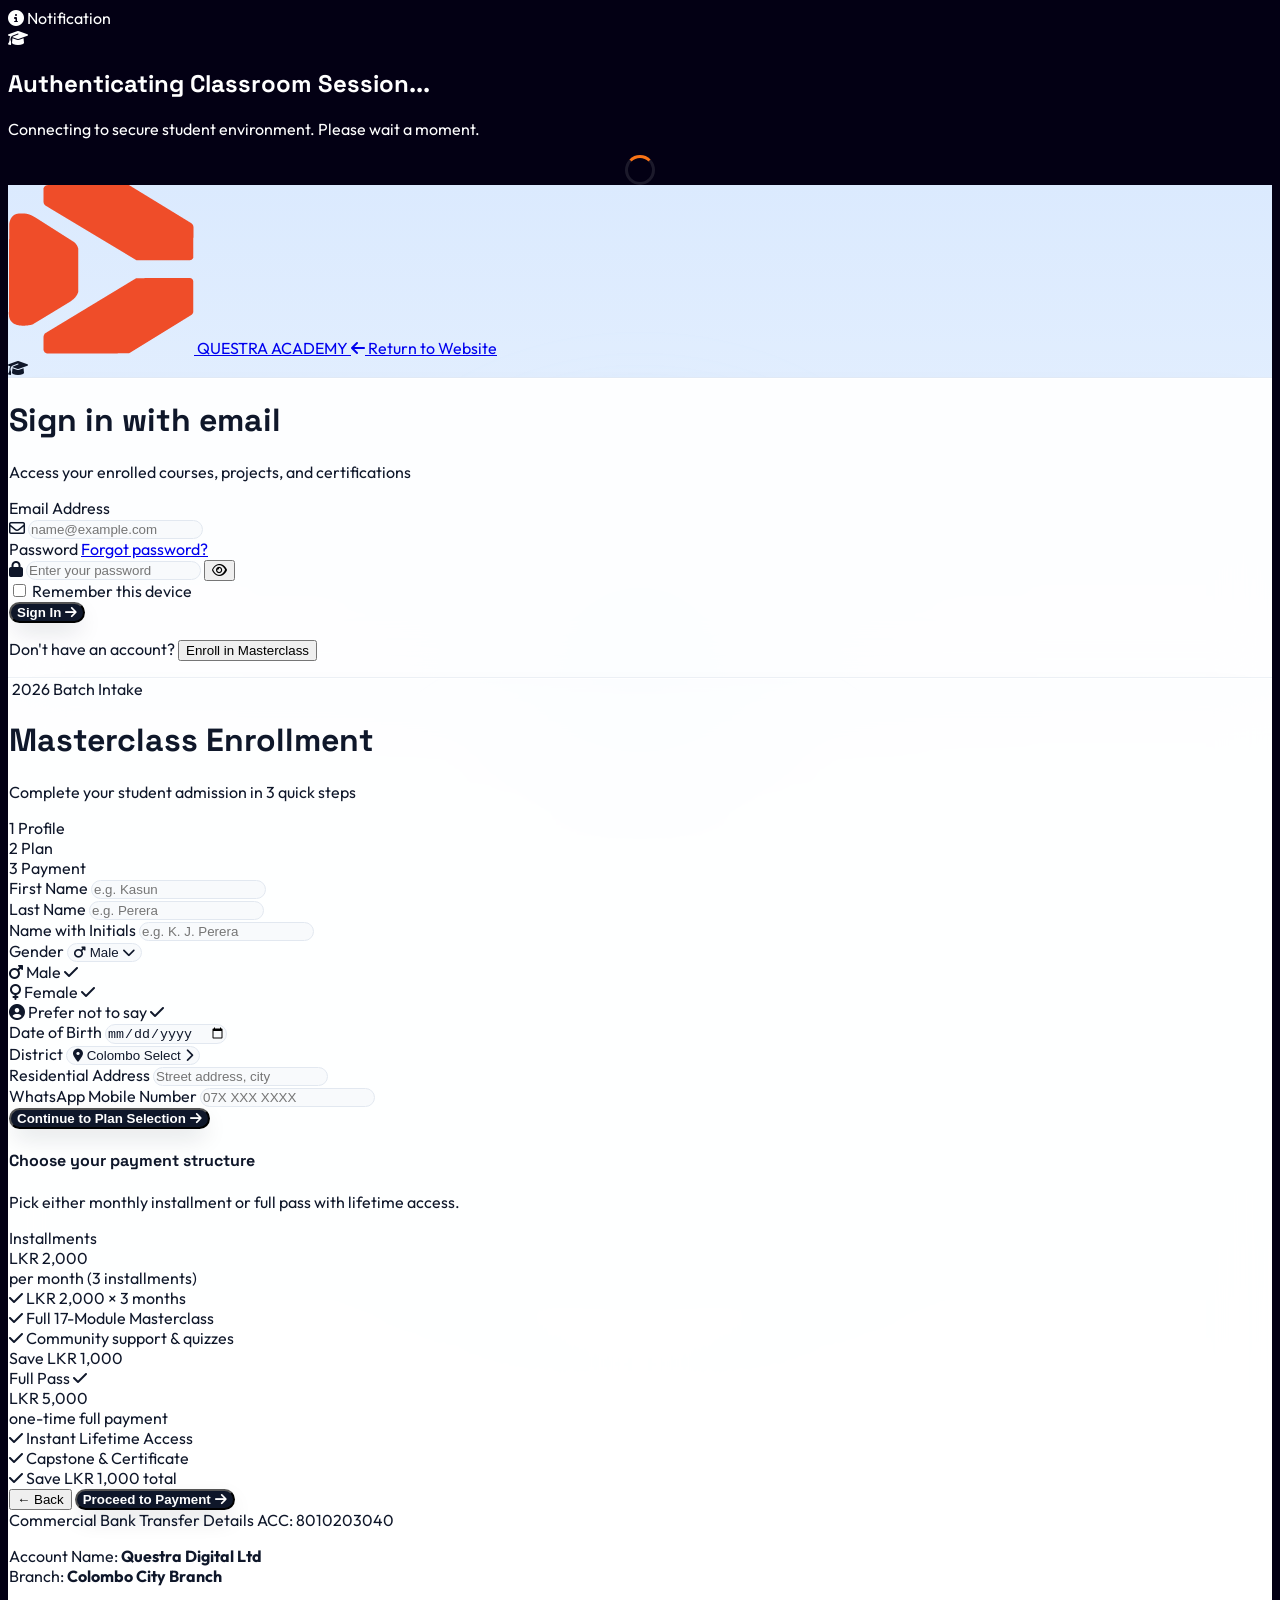
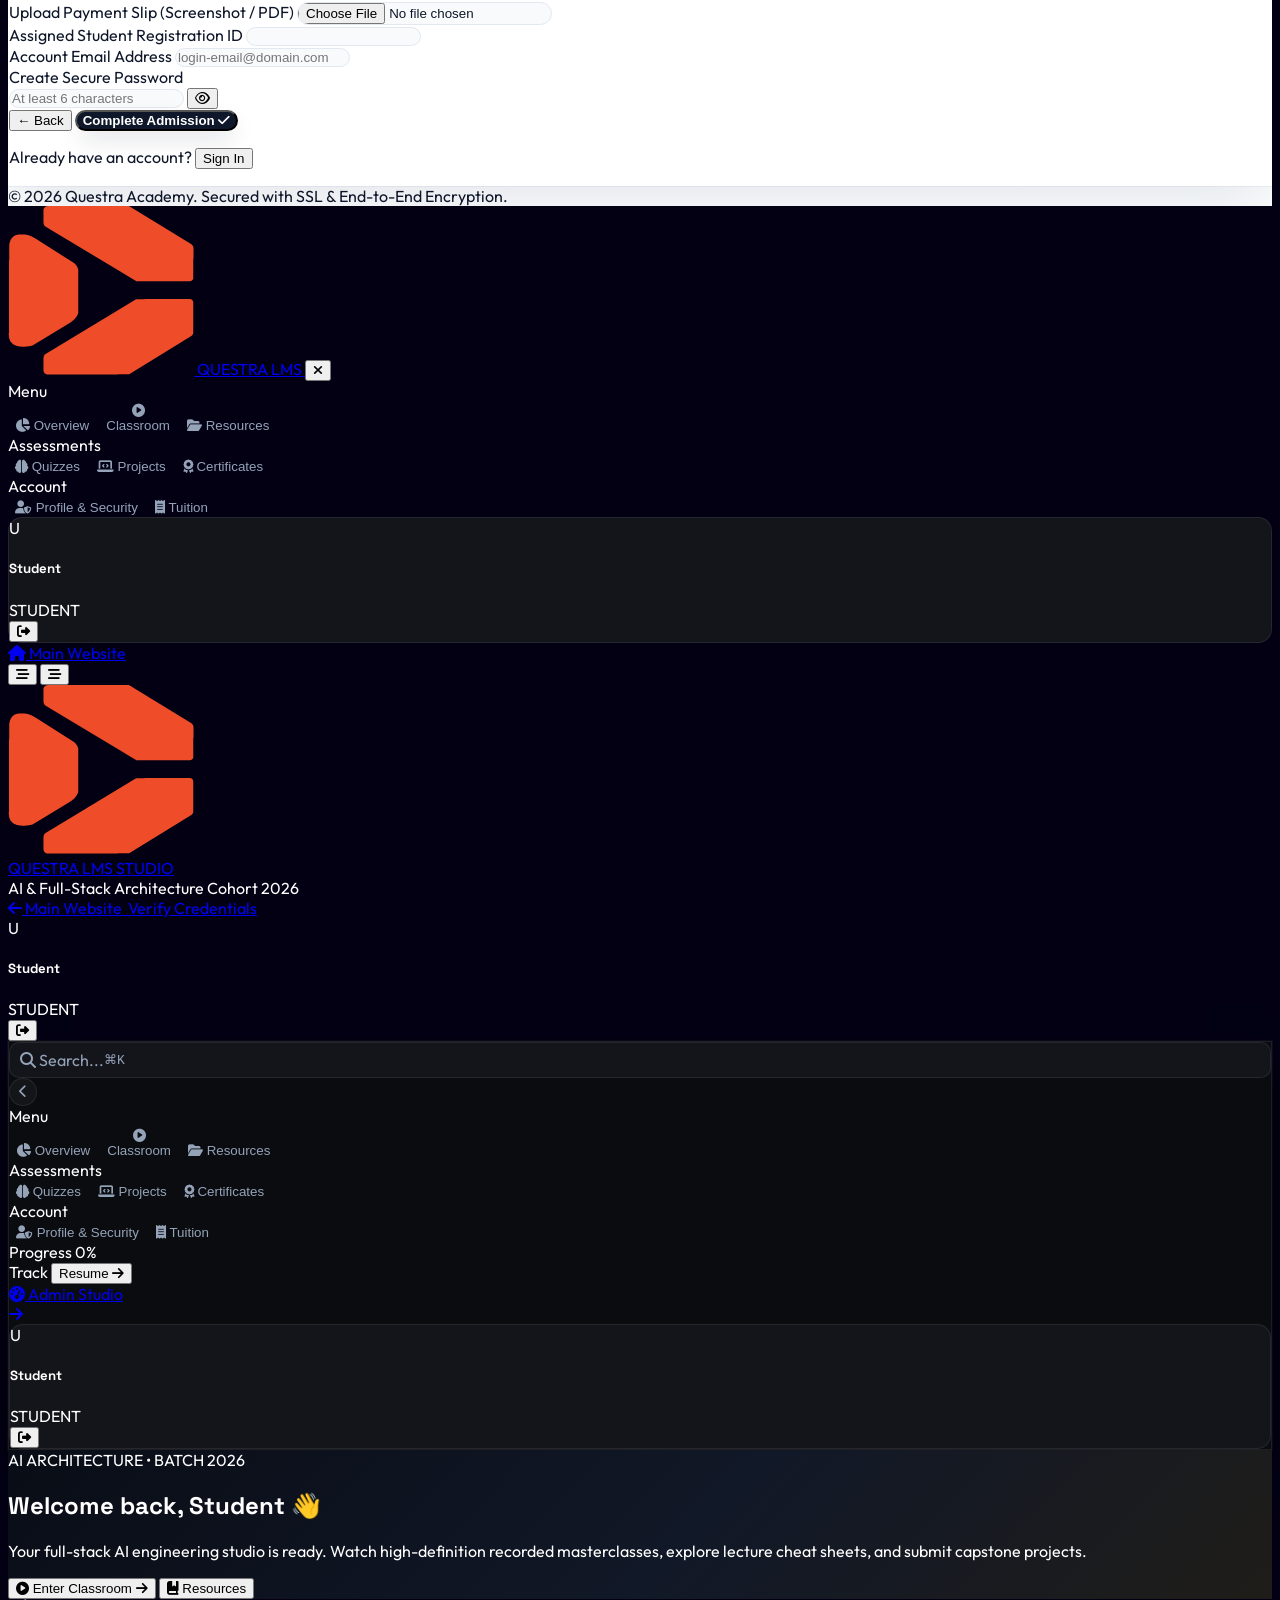
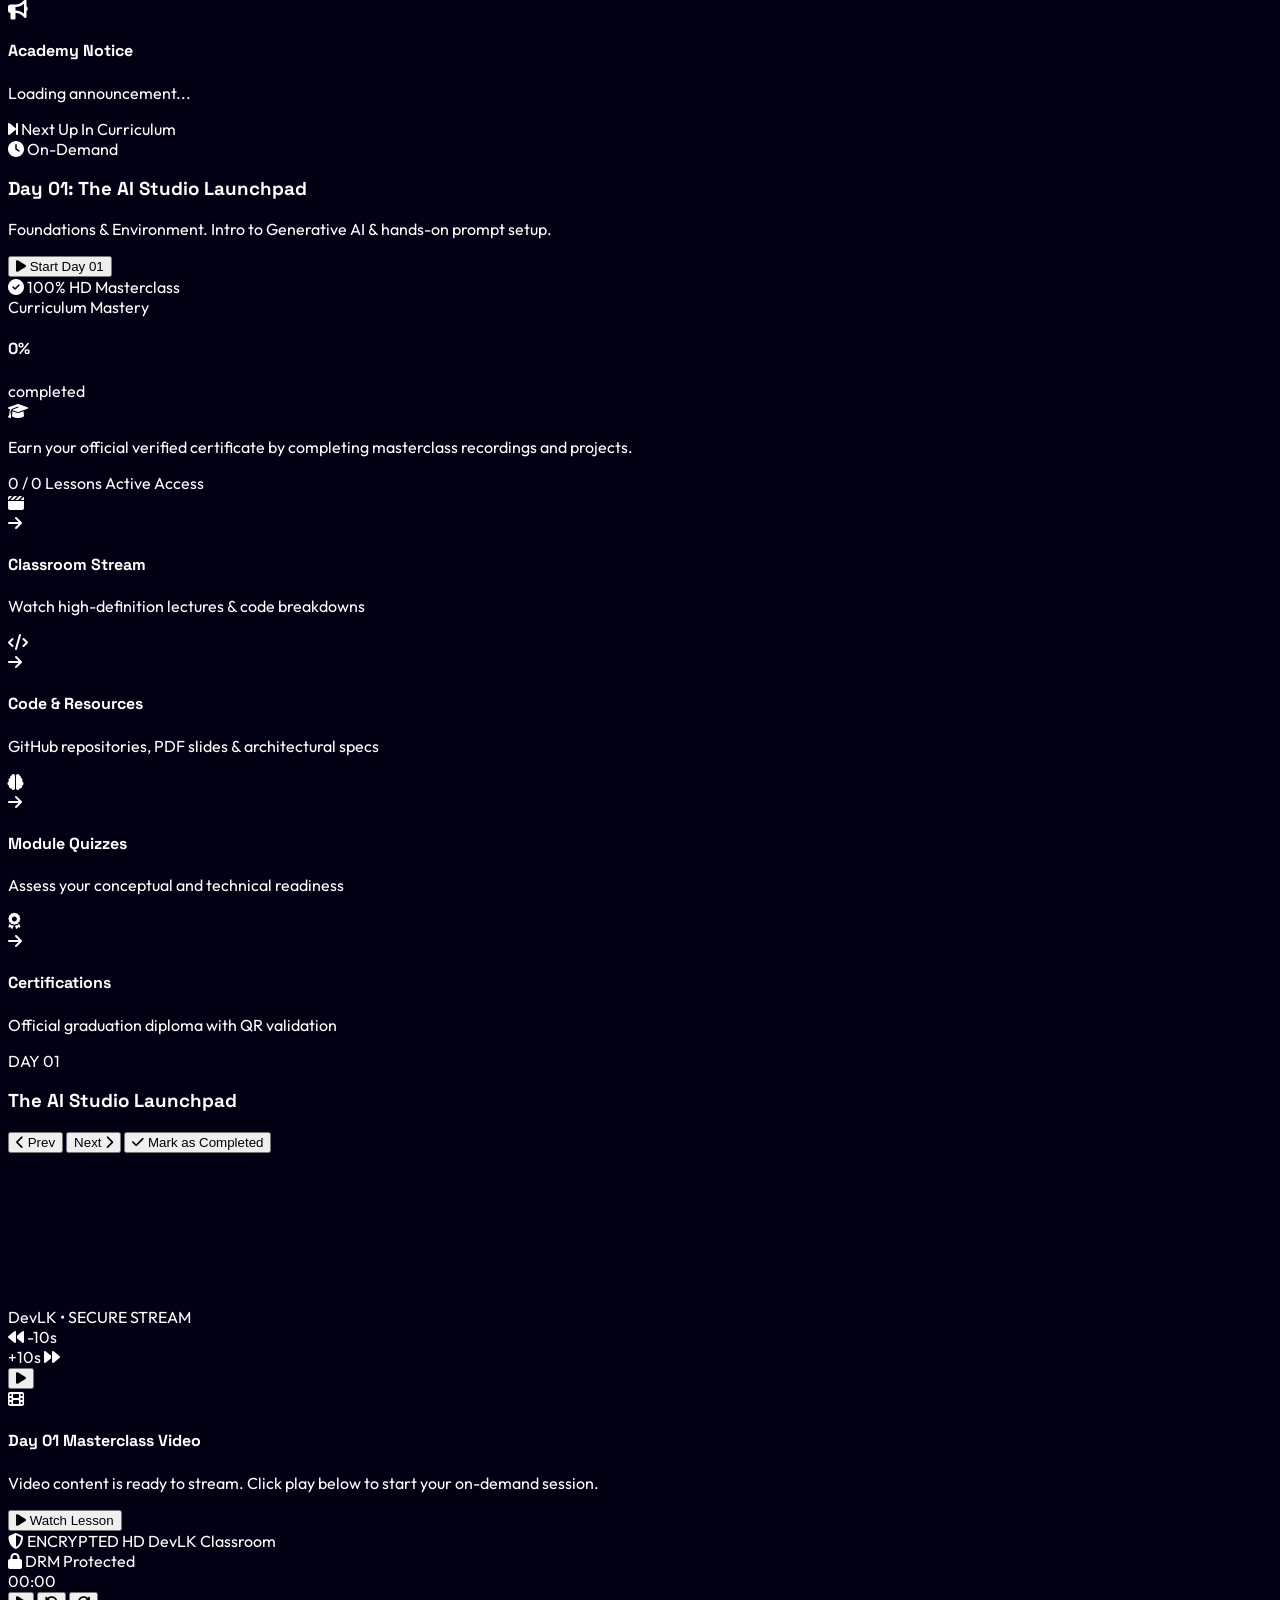
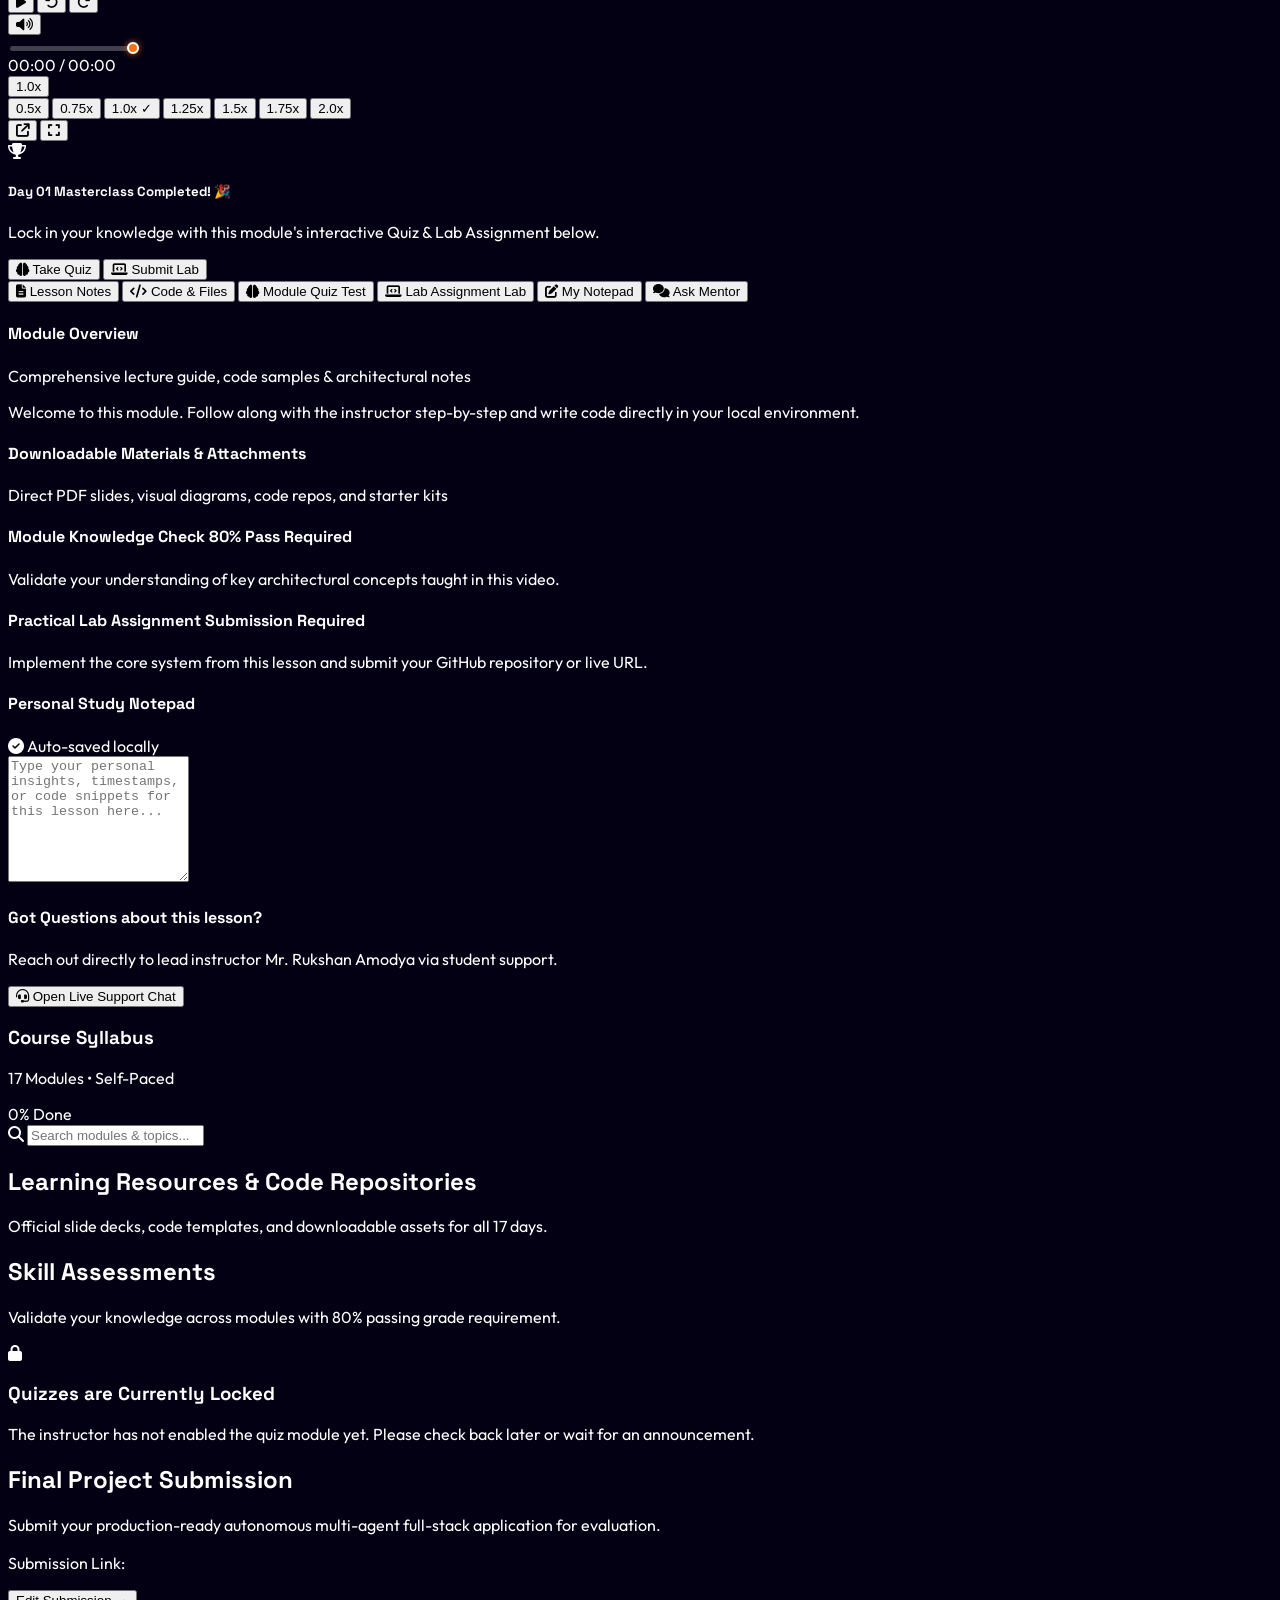
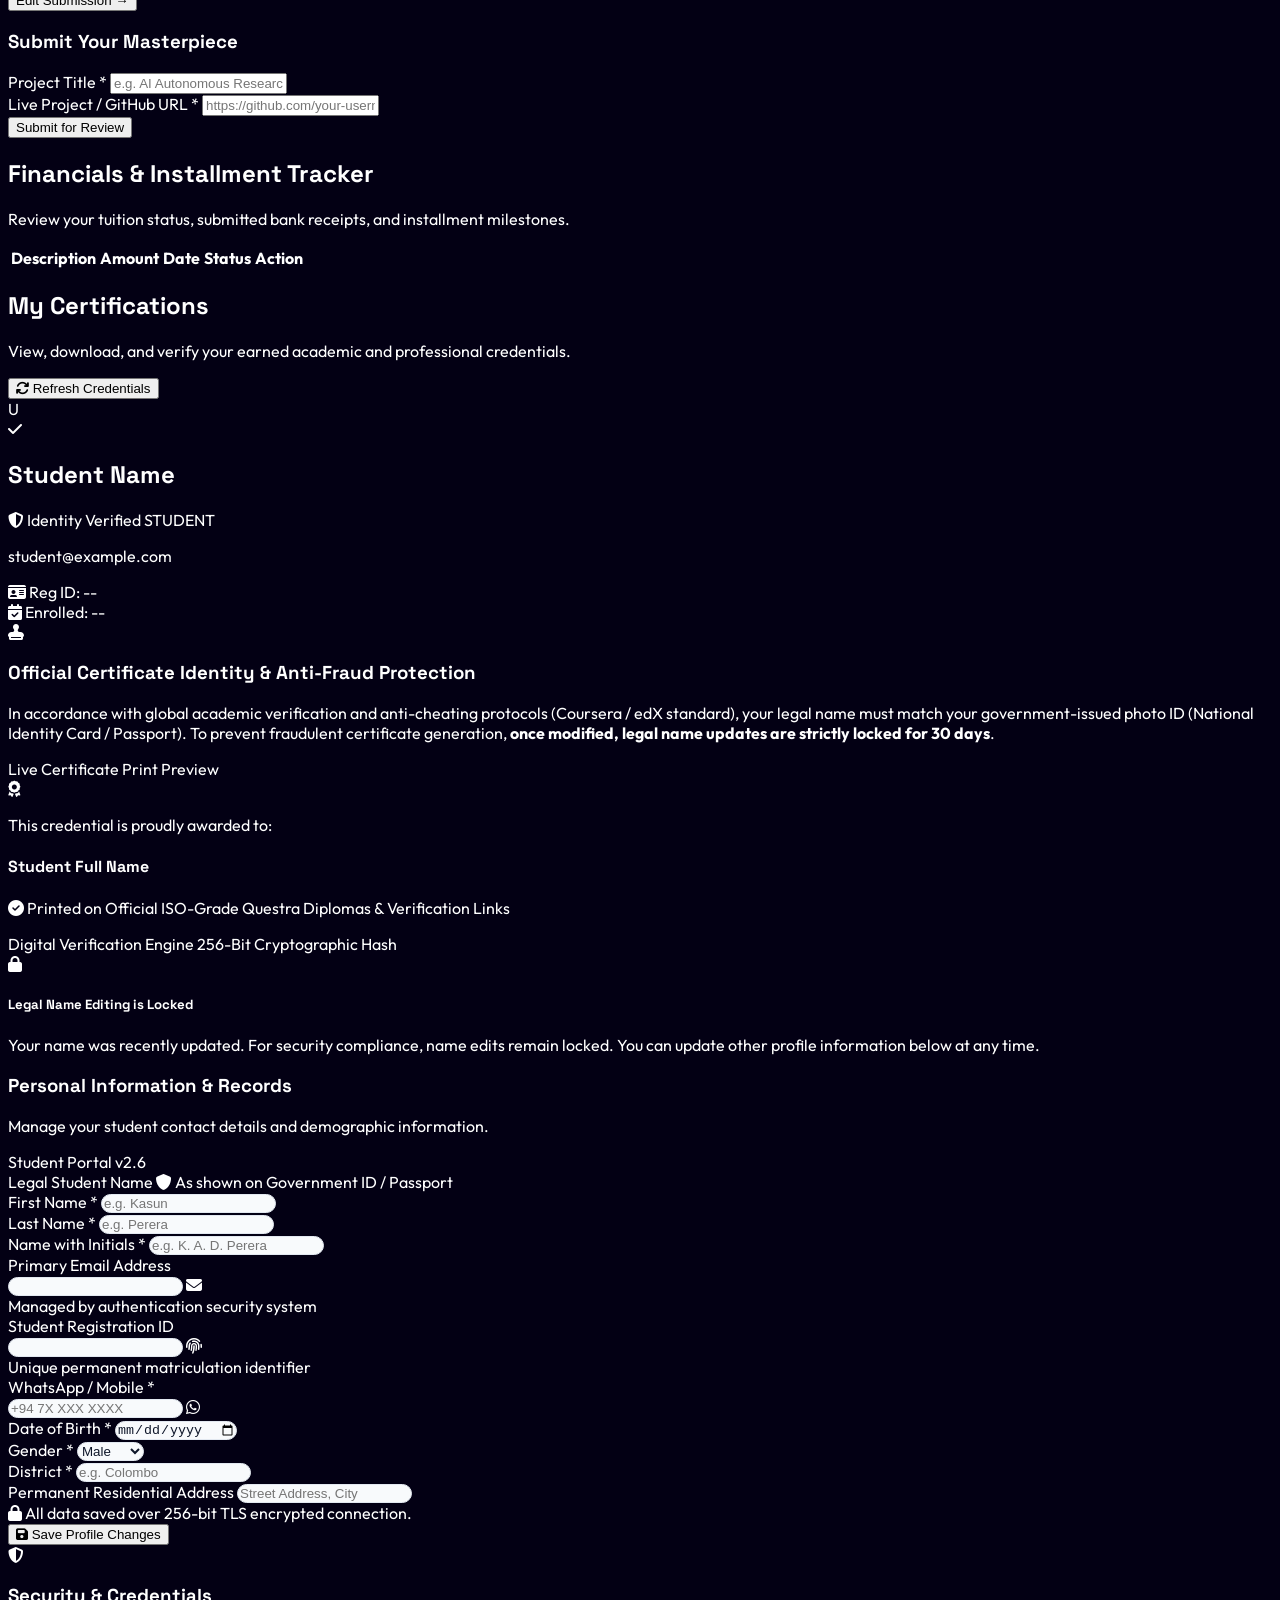
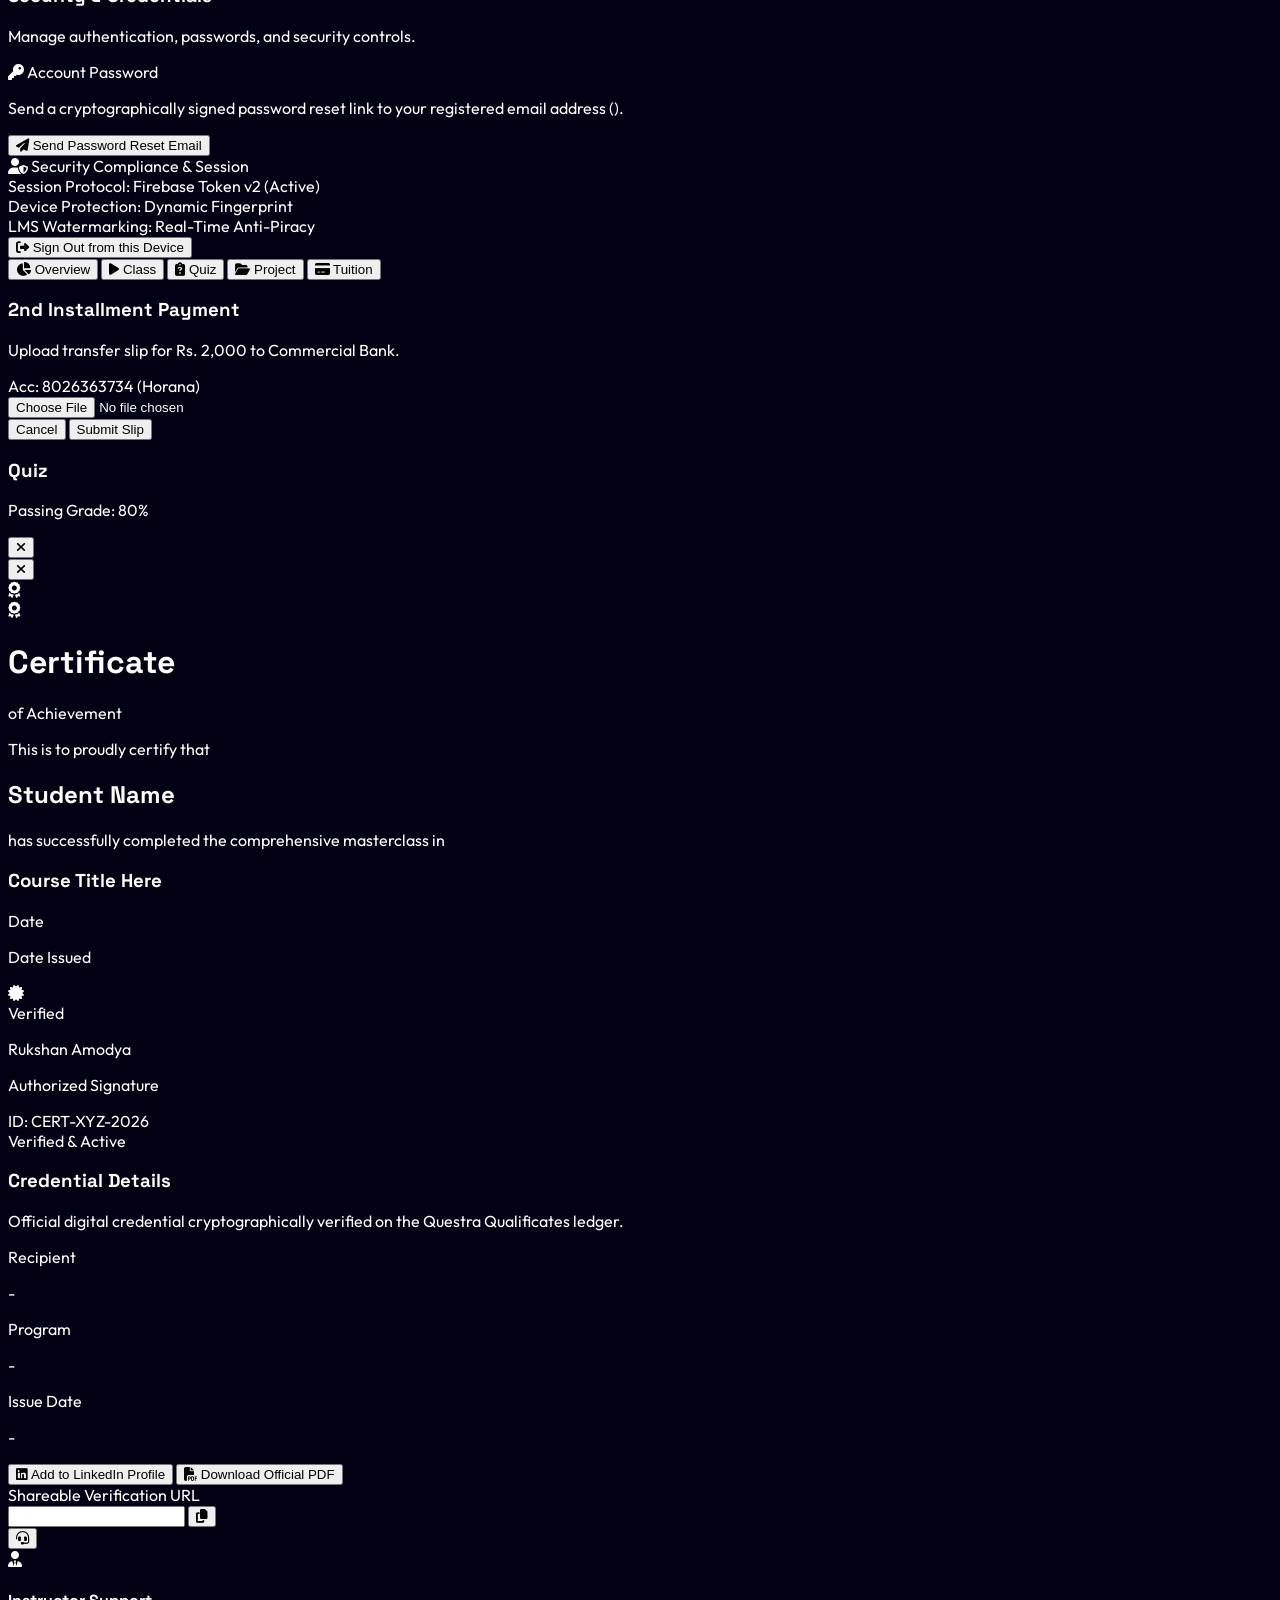
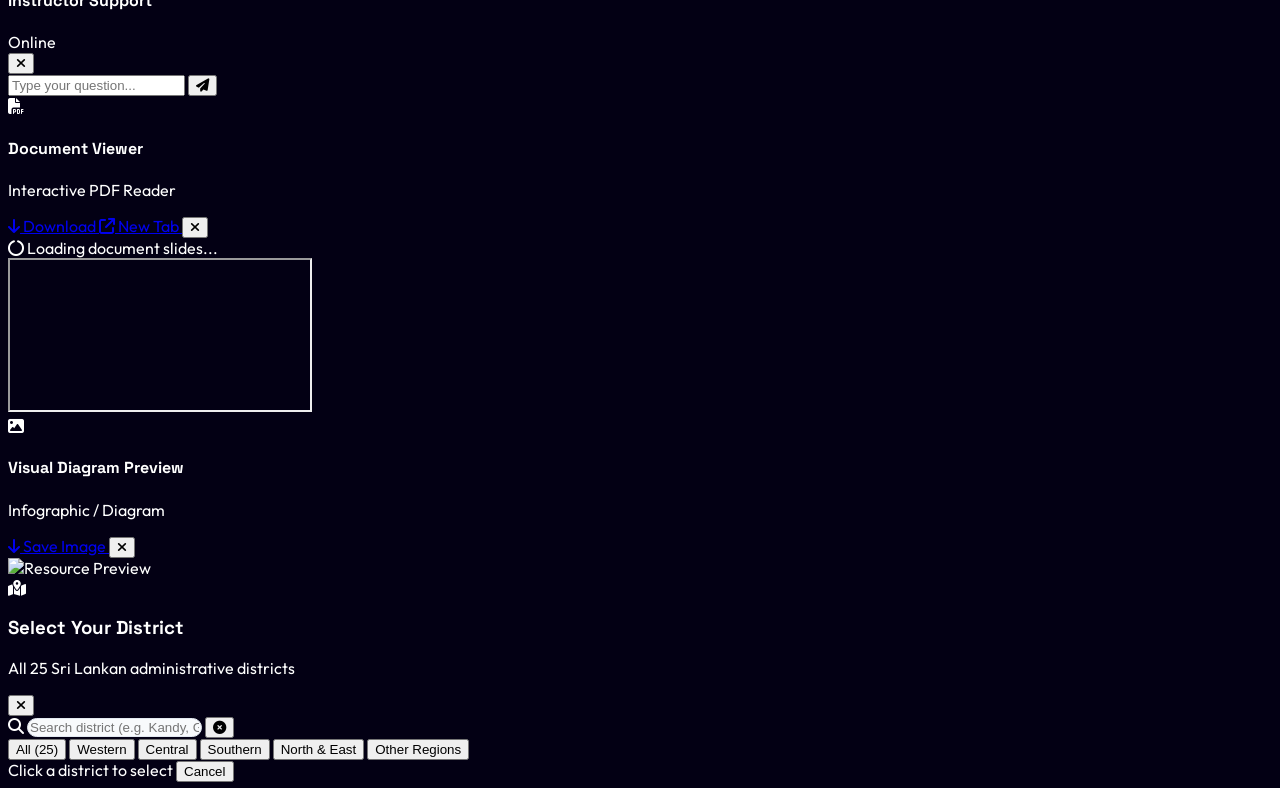
==== dashboard.html @ 61724597 "Initial commit before redesign" ====
<!DOCTYPE html>
<html lang="en" class="scroll-smooth">
<head>
    <meta charset="UTF-8">
    <meta name="viewport" content="width=device-width, initial-scale=1.0, maximum-scale=5.0">
    <title>Questra Classroom Dashboard | AI & Full-Stack LMS</title>
    
    <!-- Primary Meta Tags -->
    <meta name="title" content="Questra Classroom Dashboard | AI & Full-Stack LMS">
    <meta name="description" content="Access your enrolled AI & Full-Stack Architecture Masterclass modules, cinema video streaming, assessment quizzes, capstone projects, and credentials.">
    <meta name="theme-color" content="#EA580C">

    <!-- Favicon -->
    <link rel="icon" href="/img/favicon.png" type="image/png">
    <link rel="apple-touch-icon" href="/img/favicon.png">

    <!-- Fonts & Icons -->
    <link rel="preconnect" href="https://fonts.googleapis.com">
    <link rel="preconnect" href="https://fonts.gstatic.com" crossorigin>
    <link href="https://fonts.googleapis.com/css2?family=Outfit:wght@300;400;500;600;700;800;900&family=Space+Grotesk:wght@400;500;600;700;800&display=swap" rel="stylesheet">
    <link rel="stylesheet" href="https://cdnjs.cloudflare.com/ajax/libs/font-awesome/6.5.2/css/all.min.css">
    
    <!-- Tailwind CSS -->
    <script src="https://cdn.tailwindcss.com"></script>
    <script>
        tailwind.config = {
            theme: {
                extend: {
                    colors: {
                        primary: '#F97316',
                        'primary-dark': '#C2410C',
                        'primary-glow': '#FB923C',
                        dark: '#030014',
                        'dark-card': '#0F0E1E',
                        'dark-border': '#2A2A35'
                    },
                    fontFamily: {
                        heading: ['Space Grotesk', 'sans-serif'],
                        body: ['Outfit', 'sans-serif']
                    }
                }
            }
        }
    </script>

    <!-- External Libraries -->
    <script src="https://cdnjs.cloudflare.com/ajax/libs/gsap/3.12.2/gsap.min.js"></script>
    <script src="https://cdnjs.cloudflare.com/ajax/libs/jspdf/2.5.1/jspdf.umd.min.js"></script>
    <script src="https://cdnjs.cloudflare.com/ajax/libs/html2canvas/1.4.1/html2canvas.min.js"></script>
    <script src="https://cdn.jsdelivr.net/npm/marked/marked.min.js"></script>
    <link rel="stylesheet" href="https://cdnjs.cloudflare.com/ajax/libs/prism/1.29.0/themes/prism-tomorrow.min.css">
    <script src="https://cdnjs.cloudflare.com/ajax/libs/prism/1.29.0/prism.min.js"></script>
    <script src="https://cdnjs.cloudflare.com/ajax/libs/prism/1.29.0/components/prism-javascript.min.js"></script>
    <script src="https://cdnjs.cloudflare.com/ajax/libs/prism/1.29.0/components/prism-python.min.js"></script>
    <script src="https://cdnjs.cloudflare.com/ajax/libs/prism/1.29.0/components/prism-json.min.js"></script>
    <script src="https://cdnjs.cloudflare.com/ajax/libs/prism/1.29.0/components/prism-bash.min.js"></script>

    <style>
        :root {
            --primary: #EA580C;
            --primary-glow: #F97316;
        }
        body {
            background-color: #030014;
            color: #ffffff;
            font-family: 'Outfit', sans-serif;
            overflow-x: hidden;
        }
        h1, h2, h3, h4, h5, h6 {
            font-family: 'Space Grotesk', sans-serif;
        }
        .glass {
            background: rgba(15, 14, 30, 0.75);
            backdrop-filter: blur(16px);
            -webkit-backdrop-filter: blur(16px);
            border: 1px solid rgba(255, 255, 255, 0.08);
        }
        .glass-card {
            background: rgba(255, 255, 255, 0.03);
            backdrop-filter: blur(12px);
            border: 1px solid rgba(255, 255, 255, 0.06);
        }
        .glass-input {
            background: rgba(0, 0, 0, 0.4);
            border: 1px solid rgba(255, 255, 255, 0.12);
            color: white;
            transition: all 0.2s;
        }
        .glass-input:focus {
            outline: none;
            border-color: #F97316;
            box-shadow: 0 0 15px rgba(249, 115, 22, 0.2);
        }
        .text-gradient {
            background: linear-gradient(135deg, #F97316 0%, #FB923C 50%, #FBBF24 100%);
            -webkit-background-clip: text;
            -webkit-text-fill-color: transparent;
        }
        .loader {
            border: 3px solid rgba(255,255,255,0.1);
            border-radius: 50%;
            border-top: 3px solid #F97316;
            width: 24px;
            height: 24px;
            animation: spin 1s linear infinite;
            margin: 0 auto;
        }
        @keyframes spin { 0% { transform: rotate(0deg); } 100% { transform: rotate(360deg); } }
        .custom-scroll::-webkit-scrollbar { width: 6px; height: 6px; }
        .custom-scroll::-webkit-scrollbar-track { background: rgba(0, 0, 0, 0.3); }
        .custom-scroll::-webkit-scrollbar-thumb { background: #2A2A35; border-radius: 4px; }
        .custom-scroll::-webkit-scrollbar-thumb:hover { background: #F97316; }
    
        /* Ethereal Sky & Aura Background */
        .ethereal-wrapper {
            min-height: 100vh;
            background: linear-gradient(180deg, #dbeafe 0%, #eff6ff 40%, #f8fafc 100%);
            position: relative;
            overflow: hidden;
            color: #0f172a;
        }
        .aura-ring-1 {
            position: absolute;
            width: 750px;
            height: 750px;
            border-radius: 50%;
            border: 1px solid rgba(191, 219, 254, 0.6);
            top: 50%;
            left: 50%;
            transform: translate(-50%, -50%);
            pointer-events: none;
        }
        .aura-ring-2 {
            position: absolute;
            width: 540px;
            height: 540px;
            border-radius: 50%;
            border: 1px solid rgba(147, 197, 253, 0.5);
            top: 50%;
            left: 50%;
            transform: translate(-50%, -50%);
            pointer-events: none;
        }
        .aura-ring-3 {
            position: absolute;
            width: 350px;
            height: 350px;
            border-radius: 50%;
            border: 1px solid rgba(96, 165, 250, 0.4);
            top: 50%;
            left: 50%;
            transform: translate(-50%, -50%);
            pointer-events: none;
        }
        .ethereal-glow {
            position: absolute;
            top: 15%;
            left: 50%;
            transform: translateX(-50%);
            width: 500px;
            height: 500px;
            background: radial-gradient(circle, rgba(186, 230, 253, 0.8) 0%, rgba(224, 242, 254, 0.4) 40%, transparent 70%);
            filter: blur(60px);
            pointer-events: none;
        }
        .ethereal-card {
            background: rgba(255, 255, 255, 0.92);
            backdrop-filter: blur(24px);
            -webkit-backdrop-filter: blur(24px);
            border: 1px solid rgba(255, 255, 255, 0.9);
            box-shadow: 0 25px 50px -12px rgba(15, 23, 42, 0.08), 0 0 0 1px rgba(226, 232, 240, 0.6);
        }
        .ethereal-input {
            background: #f8fafc;
            border: 1px solid #e2e8f0;
            color: #0f172a;
            border-radius: 1rem;
            transition: all 0.2s ease;
        }
        .ethereal-input:focus {
            background: #ffffff;
            border-color: #3b82f6;
            outline: none;
            box-shadow: 0 0 0 4px rgba(59, 130, 246, 0.12);
        }
        .ethereal-dark-btn {
            background: #0f172a;
            color: #ffffff;
            border-radius: 9999px;
            font-weight: 600;
            transition: all 0.2s cubic-bezier(0.16, 1, 0.3, 1);
            box-shadow: 0 10px 25px -5px rgba(15, 23, 42, 0.2);
        }
        .ethereal-dark-btn:hover {
            background: #1e293b;
            transform: translateY(-1px);
            box-shadow: 0 15px 30px -5px rgba(15, 23, 42, 0.3);
        }
        .ethereal-dark-btn:active {
            transform: translateY(0);
        }

        /* Scrollbar Hiding Utilities (Chrome, Safari, Edge, Firefox) */
        .no-scrollbar::-webkit-scrollbar,
        .scroll-hide::-webkit-scrollbar {
            display: none !important;
            width: 0px !important;
            height: 0px !important;
        }
        .no-scrollbar,
        .scroll-hide {
            -ms-overflow-style: none !important;
            scrollbar-width: none !important;
        }

        /* Custom Cinema Video Player Styling */
        #videoVolumeSlider {
            -webkit-appearance: none;
            appearance: none;
            background: rgba(255, 255, 255, 0.25);
            outline: none;
            border-radius: 9999px;
            height: 5px;
        }
        #videoVolumeSlider::-webkit-slider-thumb {
            -webkit-appearance: none;
            appearance: none;
            width: 12px;
            height: 12px;
            border-radius: 50%;
            background: #f97316;
            cursor: pointer;
            border: 2px solid #ffffff;
            box-shadow: 0 0 6px rgba(249, 115, 22, 0.8);
        }
        #videoVolumeSlider::-moz-range-thumb {
            width: 12px;
            height: 12px;
            border-radius: 50%;
            background: #f97316;
            cursor: pointer;
            border: 2px solid #ffffff;
        }
        .player-controls-visible {
            opacity: 1 !important;
            pointer-events: auto !important;
        }
        .player-controls-hidden {
            opacity: 0 !important;
            pointer-events: none !important;
        }
        @keyframes pulse-subtle {
            0%, 100% { opacity: 0.35; transform: scale(1); }
            50% { opacity: 0.5; transform: scale(1.02); }
        }
        .watermark-glow {
            animation: pulse-subtle 4s ease-in-out infinite;
        }

        /* --- AETHERA OBSIDIAN DARK GLASS SIDEBAR THEME --- */
        .aethera-sidebar {
            background-color: #0b0c10 !important;
            border: 1px solid rgba(255, 255, 255, 0.08) !important;
            box-shadow: 0 14px 38px -6px rgba(0, 0, 0, 0.7), 0 0 0 1px rgba(255, 255, 255, 0.04) !important;
        }
        .aethera-nav-link {
            color: #94a3b8 !important;
            border: 1px solid transparent !important;
            background: transparent !important;
            transition: all 0.2s cubic-bezier(0.16, 1, 0.3, 1) !important;
        }
        .aethera-nav-link:hover:not(.aethera-active) {
            background: rgba(255, 255, 255, 0.08) !important;
            border-color: rgba(255, 255, 255, 0.1) !important;
            color: #ffffff !important;
        }
        .aethera-nav-link:hover:not(.aethera-active) .nav-icon {
            color: #ffffff !important;
            transform: scale(1.06);
        }
        .aethera-nav-link.aethera-active {
            background: linear-gradient(135deg, rgba(255, 255, 255, 0.12) 0%, rgba(255, 255, 255, 0.04) 100%) !important;
            border: 1px solid rgba(255, 255, 255, 0.18) !important;
            box-shadow: 0 4px 20px -2px rgba(0, 0, 0, 0.5), inset 0 1px 1px 0 rgba(255, 255, 255, 0.25), 0 0 16px -4px rgba(249, 115, 22, 0.2) !important;
            backdrop-filter: blur(16px);
            color: #ffffff !important;
            font-weight: 600 !important;
            text-shadow: 0 1px 2px rgba(0, 0, 0, 0.4);
        }
        .aethera-nav-link.aethera-active .nav-icon {
            color: #f97316 !important;
            filter: drop-shadow(0 0 8px rgba(249, 115, 22, 0.5));
        }
        .aethera-chevron-btn {
            width: 28px;
            height: 28px;
            border-radius: 50%;
            display: flex;
            align-items: center;
            justify-content: center;
            background: rgba(255, 255, 255, 0.04);
            border: 1px solid rgba(255, 255, 255, 0.08);
            color: #94a3b8;
            cursor: pointer;
            transition: all 0.2s cubic-bezier(0.16, 1, 0.3, 1);
        }
        .aethera-chevron-btn:hover {
            background: rgba(255, 255, 255, 0.12);
            border-color: rgba(255, 255, 255, 0.2);
            color: #ffffff;
            transform: scale(1.06);
        }
        .aethera-search-pill {
            height: 34px;
            display: flex;
            align-items: center;
            padding: 0 10px;
            background: #14151b;
            border: 1px solid rgba(255, 255, 255, 0.08);
            border-radius: 10px;
            color: #94a3b8;
            cursor: pointer;
            transition: all 0.2s cubic-bezier(0.16, 1, 0.3, 1);
        }
        .aethera-search-pill:hover {
            background: #1c1e27;
            border-color: rgba(255, 255, 255, 0.16);
            color: #ffffff;
        }
        .aethera-user-card {
            background: #14151b;
            border: 1px solid rgba(255, 255, 255, 0.08);
            border-radius: 14px;
            transition: all 0.2s ease;
        }
        .aethera-user-card:hover {
            background: #1c1e27;
            border-color: rgba(255, 255, 255, 0.16);
        }
    </style>
</head>
<body class="min-h-screen flex flex-col bg-dark text-white">

    <!-- Toast Notification -->
    <div id="toast" class="fixed bottom-6 right-6 z-[200] bg-dark-card border border-primary/40 text-white px-5 py-3.5 rounded-2xl shadow-2xl transition-all duration-300 transform translate-y-24 opacity-0 flex items-center gap-3">
        <i class="fa-solid fa-circle-info text-primary" id="toastIcon"></i>
        <span id="toast-msg" class="text-sm font-medium">Notification</span>
    </div>

    <!-- Auth Guard & Loading Overlay -->
    <div id="auth-guard-screen" class="fixed inset-0 z-[150] bg-dark flex flex-col items-center justify-center p-6 text-center">
        <div class="w-16 h-16 rounded-2xl bg-primary/20 text-primary flex items-center justify-center text-2xl mb-4 animate-pulse">
            <i class="fa-solid fa-graduation-cap"></i>
        </div>
        <h2 class="text-2xl font-bold font-heading mb-2 text-white">Authenticating Classroom Session...</h2>
        <p class="text-sm text-gray-400 max-w-sm mb-6">Connecting to secure student environment. Please wait a moment.</p>
        <div class="loader"></div>
    </div>

    
    <!-- ================= ETHEREAL AUTH VIEW ================= -->
    <div id="auth-view" class="hidden ethereal-wrapper min-h-screen flex flex-col justify-between relative z-40">
        <!-- Ambient Decorative Rings & Glow -->
        <div class="ethereal-glow"></div>
        <div class="aura-ring-1"></div>
        <div class="aura-ring-2"></div>
        <div class="aura-ring-3"></div>

        <!-- Top Navigation -->
        <header class="w-full max-w-7xl mx-auto px-6 py-6 flex items-center justify-between relative z-10">
            <a href="index.html" class="flex items-center gap-3 group">
                <img src="assets/logo.webp" alt="Questra Logo" class="h-9 w-auto object-contain group-hover:scale-105 transition duration-200">
                <span class="font-heading font-black text-xl tracking-tight text-slate-900">QUESTRA <span class="text-orange-500 text-xs font-mono font-bold tracking-normal">ACADEMY</span></span>
            </a>
            
            <a href="index.html" class="inline-flex items-center gap-2 text-xs font-semibold text-slate-600 hover:text-slate-900 bg-white/80 hover:bg-white px-4 py-2 rounded-full border border-slate-200/80 backdrop-blur-md transition shadow-sm">
                <i class="fa-solid fa-arrow-left text-[11px]"></i> Return to Website
            </a>
        </header>

        <!-- Centered Auth Card Container -->
        <main class="flex-1 flex items-center justify-center px-4 py-8 relative z-10">
            <div class="w-full max-w-md">
                
                <!-- Floating Top Badge / Icon -->
                <div class="flex justify-center mb-5">
                    <div class="w-16 h-16 rounded-3xl bg-white/90 border border-white shadow-xl shadow-blue-500/10 backdrop-blur-xl flex items-center justify-center text-slate-800 text-2xl relative transform hover:scale-105 transition duration-300">
                        <i class="fa-solid fa-graduation-cap text-orange-500"></i>
                        <span class="absolute -top-1 -right-1 w-3.5 h-3.5 bg-emerald-500 border-2 border-white rounded-full"></span>
                    </div>
                </div>

                <!-- ================= SIGN IN CARD ================= -->
                <div id="auth-login-card" class="ethereal-card rounded-3xl p-7 sm:p-9 text-slate-900">
                    <div class="text-center mb-6">
                        <h1 class="text-2xl sm:text-3xl font-black font-heading tracking-tight text-slate-900">Sign in with email</h1>
                        <p class="text-xs sm:text-sm text-slate-500 mt-1.5 font-medium">Access your enrolled courses, projects, and certifications</p>
                    </div>

                    <form id="authLoginForm" onsubmit="app.handleLogin(event)" class="space-y-4">
                        <div>
                            <label class="block text-xs font-bold text-slate-700 uppercase tracking-wider mb-1.5">Email Address</label>
                            <div class="relative flex items-center">
                                <span class="absolute left-4 text-slate-400 text-sm pointer-events-none">
                                    <i class="fa-regular fa-envelope"></i>
                                </span>
                                <input type="email" id="loginEmailInput" required placeholder="name@example.com" class="ethereal-input w-full pl-11 pr-4 py-3 text-sm font-medium">
                            </div>
                        </div>

                        <div>
                            <div class="flex justify-between items-center mb-1.5">
                                <label class="block text-xs font-bold text-slate-700 uppercase tracking-wider">Password</label>
                                <a href="javascript:void(0)" onclick="app.forgotPassword()" class="text-xs font-semibold text-orange-600 hover:text-orange-700 transition">Forgot password?</a>
                            </div>
                            <div class="relative flex items-center">
                                <span class="absolute left-4 text-slate-400 text-sm pointer-events-none">
                                    <i class="fa-solid fa-lock"></i>
                                </span>
                                <input type="password" id="loginPassInput" required placeholder="Enter your password" class="ethereal-input w-full pl-11 pr-11 py-3 text-sm font-medium">
                                <button type="button" onclick="app.togglePassVisibility('loginPassInput', this)" class="absolute right-3.5 text-slate-400 hover:text-slate-600 transition p-1 text-sm">
                                    <i class="fa-regular fa-eye"></i>
                                </button>
                            </div>
                        </div>

                        <div class="flex items-center justify-between pt-1">
                            <label class="flex items-center gap-2 cursor-pointer">
                                <input type="checkbox" id="loginRememberMe" class="w-4 h-4 rounded border-slate-300 text-slate-900 focus:ring-slate-900 accent-slate-900">
                                <span class="text-xs text-slate-600 font-medium">Remember this device</span>
                            </label>
                        </div>

                        <button type="submit" id="loginBtn" class="ethereal-dark-btn w-full py-3.5 text-sm flex items-center justify-center gap-2 mt-2">
                            <span>Sign In</span> <i class="fa-solid fa-arrow-right text-xs"></i>
                        </button>
                    </form>

                    <div class="mt-6 pt-5 border-t border-slate-100 text-center">
                        <p class="text-xs text-slate-600 font-medium">
                            Don't have an account? 
                            <button type="button" onclick="app.switchAuthMode('register')" class="font-bold text-slate-900 hover:text-orange-600 underline underline-offset-4 ml-1 transition">
                                Enroll in Masterclass
                            </button>
                        </p>
                    </div>
                </div>

                <!-- ================= ENROLL / REGISTER CARD ================= -->
                <div id="auth-register-card" class="hidden ethereal-card rounded-3xl p-7 sm:p-9 text-slate-900 max-w-lg mx-auto">
                    <div class="text-center mb-6">
                        <div class="inline-flex items-center gap-1.5 px-3 py-1 rounded-full bg-orange-100 border border-orange-200 text-orange-700 text-[11px] font-bold uppercase tracking-wider mb-2">
                            <i class="fa-solid fa-sparkles"></i> 2026 Batch Intake
                        </div>
                        <h1 class="text-2xl sm:text-3xl font-black font-heading tracking-tight text-slate-900">Masterclass Enrollment</h1>
                        <p class="text-xs sm:text-sm text-slate-500 mt-1 font-medium">Complete your student admission in 3 quick steps</p>
                    </div>

                    <!-- Step Tracker -->
                    <div class="flex items-center justify-between mb-6 px-2">
                        <div class="flex items-center gap-2" id="step-indicator-1">
                            <span class="w-7 h-7 rounded-full bg-slate-900 text-white font-bold text-xs flex items-center justify-center shadow-md">1</span>
                            <span class="text-xs font-bold text-slate-800 hidden sm:inline">Profile</span>
                        </div>
                        <div class="h-0.5 flex-1 bg-slate-200 mx-2" id="step-line-1"></div>
                        <div class="flex items-center gap-2" id="step-indicator-2">
                            <span class="w-7 h-7 rounded-full bg-slate-200 text-slate-600 font-bold text-xs flex items-center justify-center">2</span>
                            <span class="text-xs font-medium text-slate-500 hidden sm:inline">Plan</span>
                        </div>
                        <div class="h-0.5 flex-1 bg-slate-200 mx-2" id="step-line-2"></div>
                        <div class="flex items-center gap-2" id="step-indicator-3">
                            <span class="w-7 h-7 rounded-full bg-slate-200 text-slate-600 font-bold text-xs flex items-center justify-center">3</span>
                            <span class="text-xs font-medium text-slate-500 hidden sm:inline">Payment</span>
                        </div>
                    </div>

                    <form id="authRegisterForm" onsubmit="app.handleRegister(event)">
                        
                        <!-- Step 1: Personal Profile -->
                        <div id="reg-step-1" class="space-y-3.5">
                            <div class="grid grid-cols-2 gap-3">
                                <div>
                                    <label class="block text-[11px] font-bold text-slate-700 uppercase tracking-wider mb-1">First Name</label>
                                    <input type="text" id="regFirstName" required placeholder="e.g. Kasun" class="ethereal-input w-full px-4 py-2.5 text-sm font-medium">
                                </div>
                                <div>
                                    <label class="block text-[11px] font-bold text-slate-700 uppercase tracking-wider mb-1">Last Name</label>
                                    <input type="text" id="regLastName" required placeholder="e.g. Perera" class="ethereal-input w-full px-4 py-2.5 text-sm font-medium">
                                </div>
                            </div>
                            
                            <div class="grid grid-cols-2 gap-3">
                                <div>
                                    <label class="block text-[11px] font-bold text-slate-700 uppercase tracking-wider mb-1">Name with Initials</label>
                                    <input type="text" id="regInitials" required placeholder="e.g. K. J. Perera" class="ethereal-input w-full px-4 py-2.5 text-sm font-medium">
                                </div>
                                <div class="relative">
                                    <label class="block text-[11px] font-bold text-slate-700 uppercase tracking-wider mb-1">Gender</label>
                                    <input type="hidden" id="regGender" value="male">
                                    <button type="button" onclick="app.toggleGenderDropdown(event)" id="genderSelectBtn" class="ethereal-input w-full px-3.5 py-2.5 text-sm font-medium flex items-center justify-between bg-white text-slate-800 border border-slate-200 hover:border-slate-300 transition">
                                        <span class="flex items-center gap-2 truncate" id="genderSelectedDisplay">
                                            <i class="fa-solid fa-mars text-blue-500 text-xs"></i>
                                            <span>Male</span>
                                        </span>
                                        <i class="fa-solid fa-chevron-down text-xs text-slate-400 transition-transform duration-200" id="genderDropdownArrow"></i>
                                    </button>
                                    <!-- Custom Glass/White Dropdown Menu with Rounded Edges -->
                                    <div id="genderDropdownMenu" class="hidden absolute top-full left-0 right-0 mt-1.5 bg-white border border-slate-200/90 rounded-2xl shadow-xl p-1.5 z-40 space-y-1">
                                        <div onclick="app.selectGender('male', 'Male', 'fa-mars text-blue-500')" class="gender-option flex items-center justify-between px-3 py-2 rounded-xl text-xs font-semibold text-slate-700 hover:bg-slate-100 hover:text-slate-900 cursor-pointer transition">
                                            <span class="flex items-center gap-2"><i class="fa-solid fa-mars text-blue-500"></i> Male</span>
                                            <i class="fa-solid fa-check text-slate-900 text-xs check-gender check-male"></i>
                                        </div>
                                        <div onclick="app.selectGender('female', 'Female', 'fa-venus text-pink-500')" class="gender-option flex items-center justify-between px-3 py-2 rounded-xl text-xs font-semibold text-slate-700 hover:bg-slate-100 hover:text-slate-900 cursor-pointer transition">
                                            <span class="flex items-center gap-2"><i class="fa-solid fa-venus text-pink-500"></i> Female</span>
                                            <i class="fa-solid fa-check text-slate-900 text-xs check-gender check-female hidden"></i>
                                        </div>
                                        <div onclick="app.selectGender('other', 'Prefer not to say', 'fa-circle-user text-slate-400')" class="gender-option flex items-center justify-between px-3 py-2 rounded-xl text-xs font-semibold text-slate-700 hover:bg-slate-100 hover:text-slate-900 cursor-pointer transition">
                                            <span class="flex items-center gap-2"><i class="fa-solid fa-circle-user text-slate-400"></i> Prefer not to say</span>
                                            <i class="fa-solid fa-check text-slate-900 text-xs check-gender check-other hidden"></i>
                                        </div>
                                    </div>
                                </div>
                            </div>

                            <div class="grid grid-cols-2 gap-3">
                                <div>
                                    <label class="block text-[11px] font-bold text-slate-700 uppercase tracking-wider mb-1">Date of Birth</label>
                                    <input type="date" id="regDOB" required class="ethereal-input w-full px-3 py-2.5 text-sm font-medium">
                                </div>
                                <div>
                                    <label class="block text-[11px] font-bold text-slate-700 uppercase tracking-wider mb-1">District</label>
                                    <input type="hidden" id="regDistrict" value="Colombo">
                                    <button type="button" onclick="app.openDistrictModal()" id="districtSelectBtn" class="ethereal-input w-full px-3 py-2.5 text-sm font-medium flex items-center justify-between bg-white text-slate-800 border border-slate-200 hover:border-slate-300 transition group text-left">
                                        <span class="flex items-center gap-1.5 truncate" id="districtSelectedDisplay">
                                            <i class="fa-solid fa-location-dot text-orange-500 text-xs flex-shrink-0"></i>
                                            <span class="font-semibold text-slate-800 truncate text-xs sm:text-sm">Colombo</span>
                                        </span>
                                        <span class="text-[10px] font-bold text-slate-500 group-hover:text-slate-900 flex items-center gap-0.5 flex-shrink-0 ml-1">
                                            Select <i class="fa-solid fa-chevron-right text-[8px]"></i>
                                        </span>
                                    </button>
                                </div>
                            </div>

                            <div>
                                <label class="block text-[11px] font-bold text-slate-700 uppercase tracking-wider mb-1">Residential Address</label>
                                <input type="text" id="regAddress" required placeholder="Street address, city" class="ethereal-input w-full px-4 py-2.5 text-sm font-medium">
                            </div>

                            <div>
                                <label class="block text-[11px] font-bold text-slate-700 uppercase tracking-wider mb-1">WhatsApp Mobile Number</label>
                                <input type="tel" id="regWhatsapp" required placeholder="07X XXX XXXX" class="ethereal-input w-full px-4 py-2.5 text-sm font-medium">
                            </div>

                            <button type="button" onclick="app.nextRegStep(2)" class="ethereal-dark-btn w-full py-3 text-sm flex items-center justify-center gap-2 mt-4">
                                <span>Continue to Plan Selection</span> <i class="fa-solid fa-arrow-right text-xs"></i>
                            </button>
                        </div>

                        <!-- Step 2: Plan Selection -->
                        <div id="reg-step-2" class="hidden space-y-4">
                            <div class="text-center">
                                <h4 class="font-bold text-base text-slate-900">Choose your payment structure</h4>
                                <p class="text-xs text-slate-500">Pick either monthly installment or full pass with lifetime access.</p>
                            </div>

                            <div class="grid grid-cols-1 sm:grid-cols-2 gap-3.5">
                                <!-- Monthly Option -->
                                <div onclick="app.selectPlan('monthly')" id="plan-card-monthly" class="cursor-pointer border-2 border-slate-200 hover:border-slate-400 bg-white rounded-2xl p-4 transition text-left relative group">
                                    <div class="flex justify-between items-start mb-2">
                                        <span class="text-xs font-bold text-slate-600 uppercase tracking-wider">Installments</span>
                                        <span class="w-4 h-4 rounded-full border-2 border-slate-300 flex items-center justify-center" id="plan-radio-monthly"></span>
                                    </div>
                                    <div class="text-xl font-black text-slate-900 font-heading">LKR 2,000</div>
                                    <div class="text-[11px] text-slate-500 font-medium">per month (3 installments)</div>
                                    <div class="mt-3 text-[11px] text-slate-600 space-y-1">
                                        <div><i class="fa-solid fa-check text-emerald-600 mr-1"></i> LKR 2,000 × 3 months</div>
                                        <div><i class="fa-solid fa-check text-emerald-600 mr-1"></i> Full 17-Module Masterclass</div>
                                        <div><i class="fa-solid fa-check text-emerald-600 mr-1"></i> Community support & quizzes</div>
                                    </div>
                                </div>

                                <!-- Full Pass Option -->
                                <div onclick="app.selectPlan('full')" id="plan-card-full" class="cursor-pointer border-2 border-orange-500 bg-orange-50/50 rounded-2xl p-4 transition text-left relative group shadow-sm">
                                    <div class="absolute -top-2.5 right-3 bg-gradient-to-r from-orange-500 to-amber-500 text-white text-[9px] font-black uppercase tracking-wider px-2.5 py-0.5 rounded-full shadow">
                                        Save LKR 1,000
                                    </div>
                                    <div class="flex justify-between items-start mb-2">
                                        <span class="text-xs font-bold text-orange-900 uppercase tracking-wider">Full Pass</span>
                                        <span class="w-4 h-4 rounded-full bg-slate-900 text-white flex items-center justify-center text-[9px]" id="plan-radio-full">
                                            <i class="fa-solid fa-check"></i>
                                        </span>
                                    </div>
                                    <div class="text-xl font-black text-slate-900 font-heading">LKR 5,000</div>
                                    <div class="text-[11px] text-orange-700 font-medium">one-time full payment</div>
                                    <div class="mt-3 text-[11px] text-slate-700 space-y-1">
                                        <div><i class="fa-solid fa-check text-orange-600 mr-1"></i> Instant Lifetime Access</div>
                                        <div><i class="fa-solid fa-check text-orange-600 mr-1"></i> Capstone & Certificate</div>
                                        <div><i class="fa-solid fa-check text-orange-600 mr-1"></i> Save LKR 1,000 total</div>
                                    </div>
                                </div>
                            </div>

                            <div class="flex gap-2 pt-2">
                                <button type="button" onclick="app.prevRegStep(1)" class="w-1/3 py-3 rounded-full border border-slate-300 font-bold text-xs text-slate-700 hover:bg-slate-100 transition">
                                    &larr; Back
                                </button>
                                <button type="button" onclick="app.nextRegStep(3)" class="w-2/3 ethereal-dark-btn py-3 text-xs flex items-center justify-center gap-2">
                                    <span>Proceed to Payment</span> <i class="fa-solid fa-arrow-right text-xs"></i>
                                </button>
                            </div>
                        </div>

                        <!-- Step 3: Payment Slip & Account Credentials -->
                        <div id="reg-step-3" class="hidden space-y-3.5">
                            <!-- Bank Details Box -->
                            <div class="bg-slate-50 border border-slate-200 rounded-2xl p-4 text-xs">
                                <div class="font-bold text-slate-800 mb-1 flex items-center justify-between">
                                    <span>Commercial Bank Transfer Details</span>
                                    <span class="text-[10px] font-mono bg-white px-2 py-0.5 rounded border border-slate-200">ACC: 8010203040</span>
                                </div>
                                <p class="text-slate-600 text-[11px] leading-relaxed">
                                    Account Name: <strong class="text-slate-900">Questra Digital Ltd</strong><br>
                                    Branch: <strong class="text-slate-900">Colombo City Branch</strong>
                                </p>
                            </div>

                            <div>
                                <label class="block text-[11px] font-bold text-slate-700 uppercase tracking-wider mb-1">Upload Payment Slip (Screenshot / PDF)</label>
                                <input type="file" id="slipFileInput" accept="image/*,application/pdf" required class="ethereal-input w-full px-3 py-2 text-xs font-medium file:mr-3 file:py-1.5 file:px-3 file:rounded-lg file:border-0 file:text-xs file:font-semibold file:bg-slate-900 file:text-white hover:file:bg-slate-800">
                            </div>

                            <div class="border-t border-slate-100 pt-3 space-y-3">
                                <div>
                                    <label class="block text-[11px] font-bold text-slate-700 uppercase tracking-wider mb-1">Assigned Student Registration ID</label>
                                    <input type="text" id="regID" readonly class="ethereal-input w-full px-4 py-2.5 text-xs font-mono font-bold bg-slate-100 text-slate-700 cursor-not-allowed">
                                </div>

                                <div>
                                    <label class="block text-[11px] font-bold text-slate-700 uppercase tracking-wider mb-1">Account Email Address</label>
                                    <input type="email" id="regEmail" required placeholder="login-email@domain.com" class="ethereal-input w-full px-4 py-2.5 text-sm font-medium">
                                </div>

                                <div>
                                    <label class="block text-[11px] font-bold text-slate-700 uppercase tracking-wider mb-1">Create Secure Password</label>
                                    <div class="relative flex items-center">
                                        <input type="password" id="regPass" required placeholder="At least 6 characters" class="ethereal-input w-full pl-4 pr-10 py-2.5 text-sm font-medium">
                                        <button type="button" onclick="app.togglePassVisibility('regPass', this)" class="absolute right-3 text-slate-400 hover:text-slate-600 p-1 text-sm">
                                            <i class="fa-regular fa-eye"></i>
                                        </button>
                                    </div>
                                </div>
                            </div>

                            <div class="flex gap-2 pt-2">
                                <button type="button" onclick="app.prevRegStep(2)" class="w-1/3 py-3 rounded-full border border-slate-300 font-bold text-xs text-slate-700 hover:bg-slate-100 transition">
                                    &larr; Back
                                </button>
                                <button type="submit" id="authSubmitBtn" class="w-2/3 ethereal-dark-btn py-3 text-xs flex items-center justify-center gap-2">
                                    <span>Complete Admission</span> <i class="fa-solid fa-check text-xs"></i>
                                </button>
                            </div>
                        </div>
                    </form>

                    <div class="mt-6 pt-5 border-t border-slate-100 text-center">
                        <p class="text-xs text-slate-600 font-medium">
                            Already have an account? 
                            <button type="button" onclick="app.switchAuthMode('login')" class="font-bold text-slate-900 hover:text-orange-600 underline underline-offset-4 ml-1 transition">
                                Sign In
                            </button>
                        </p>
                    </div>
                </div>

            </div>
        </main>

        <!-- Ethereal Footer -->
        <footer class="w-full max-w-7xl mx-auto px-6 py-6 text-center text-xs text-slate-400 relative z-10">
            &copy; 2026 Questra Academy. Secured with SSL & End-to-End Encryption.
        </footer>
    </div>


    <!-- ================= MAIN LMS CLASSROOM VIEW ================= -->
    <div id="main-lms-view" class="h-screen flex flex-col hidden bg-[#F8FAFC] text-slate-900 font-sans overflow-hidden">
        
        <!-- Mobile Drawer Overlay -->
        <div id="mobile-drawer-overlay" onclick="app.closeMobileDrawer()" class="fixed inset-0 bg-slate-950/40 backdrop-blur-sm z-40 hidden md:hidden transition-opacity duration-300"></div>

        <!-- Mobile Drawer Navigation (Slide-in Aethera Dark Glass) -->
        <div id="mobile-drawer" class="fixed top-0 bottom-0 left-0 w-80 bg-[#0b0c10] text-slate-100 z-50 shadow-2xl border-r border-white/10 transform -translate-x-full transition-transform duration-300 md:hidden flex flex-col justify-between">
            <div class="p-4 overflow-y-auto custom-scroll flex-1 space-y-4">
                <div class="flex items-center justify-between pb-3 border-b border-white/[0.08]">
                    <a href="index.html" class="flex items-center gap-2">
                        <img src="assets/logo.webp" alt="Questra LMS" class="h-7 w-auto">
                        <span class="font-heading font-black text-base tracking-tight text-white">QUESTRA <span class="text-orange-400 text-[10px] font-mono font-bold bg-orange-500/10 border border-orange-500/20 px-2 py-0.5 rounded-full ml-1">LMS</span></span>
                    </a>
                    <button onclick="app.closeMobileDrawer()" class="w-8 h-8 rounded-xl bg-white/5 hover:bg-white/10 text-slate-400 hover:text-white flex items-center justify-center transition">
                        <i class="fa-solid fa-xmark text-sm"></i>
                    </button>
                </div>

                <!-- Navigation Sections -->
                <div class="space-y-3">
                    <div>
                        <span class="text-[10px] font-bold text-slate-500 tracking-wider uppercase px-2.5 mb-1 block font-mono">Menu</span>
                        <nav class="space-y-0.5">
                            <button onclick="app.dashView('overview')" class="dash-link nav-overview aethera-nav-link group relative w-full flex items-center gap-3 px-3 py-2 rounded-xl font-medium text-xs text-left" title="Overview">
                                <i class="fa-solid fa-chart-pie text-sm text-slate-400 transition shrink-0 w-5 text-center nav-icon"></i>
                                <span class="truncate flex-1">Overview</span>
                            </button>
                            <button onclick="app.dashView('lessons')" class="dash-link nav-lessons aethera-nav-link group relative w-full flex items-center gap-3 px-3 py-2 rounded-xl font-medium text-xs text-left" title="Classroom">
                                <div class="relative shrink-0 w-5 text-center flex items-center justify-center">
                                    <i class="fa-solid fa-circle-play text-sm text-slate-400 transition nav-icon"></i>
                                    <span class="absolute -top-1 -right-0.5 w-1.5 h-1.5 rounded-full bg-orange-500 animate-pulse"></span>
                                </div>
                                <span class="truncate flex-1">Classroom</span>
                            </button>
                            <button onclick="app.dashView('notes')" class="dash-link nav-notes aethera-nav-link group relative w-full flex items-center gap-3 px-3 py-2 rounded-xl font-medium text-xs text-left" title="Resources">
                                <i class="fa-solid fa-folder-open text-sm text-slate-400 transition shrink-0 w-5 text-center nav-icon"></i>
                                <span class="truncate flex-1">Resources</span>
                            </button>
                        </nav>
                    </div>

                    <div>
                        <span class="text-[10px] font-bold text-slate-500 tracking-wider uppercase px-2.5 mb-1 block font-mono">Assessments</span>
                        <nav class="space-y-0.5">
                            <button onclick="app.dashView('quizzes')" class="dash-link nav-quizzes aethera-nav-link group relative w-full flex items-center gap-3 px-3 py-2 rounded-xl font-medium text-xs text-left" title="Quizzes">
                                <i class="fa-solid fa-brain text-sm text-slate-400 transition shrink-0 w-5 text-center nav-icon"></i>
                                <span class="truncate flex-1">Quizzes</span>
                            </button>
                            <button onclick="app.dashView('projects')" class="dash-link nav-projects aethera-nav-link group relative w-full flex items-center gap-3 px-3 py-2 rounded-xl font-medium text-xs text-left" title="Projects">
                                <i class="fa-solid fa-laptop-code text-sm text-slate-400 transition shrink-0 w-5 text-center nav-icon"></i>
                                <span class="truncate flex-1">Projects</span>
                            </button>
                            <button onclick="app.dashView('certificates')" class="dash-link nav-certificates aethera-nav-link group relative w-full flex items-center gap-3 px-3 py-2 rounded-xl font-medium text-xs text-left" title="Certificates">
                                <i class="fa-solid fa-award text-sm text-slate-400 transition shrink-0 w-5 text-center nav-icon"></i>
                                <span class="truncate flex-1">Certificates</span>
                            </button>
                        </nav>
                    </div>

                    <div>
                        <span class="text-[10px] font-bold text-slate-500 tracking-wider uppercase px-2.5 mb-1 block font-mono">Account</span>
                        <nav class="space-y-0.5">
                            <button onclick="app.dashView('profile')" class="dash-link nav-profile aethera-nav-link group relative w-full flex items-center gap-3 px-3 py-2 rounded-xl font-medium text-xs text-left" title="Profile & Security">
                                <i class="fa-solid fa-user-shield text-sm text-slate-400 transition shrink-0 w-5 text-center nav-icon"></i>
                                <span class="truncate flex-1">Profile & Security</span>
                            </button>
                            <button onclick="app.dashView('payments')" class="dash-link nav-payments aethera-nav-link group relative w-full flex items-center gap-3 px-3 py-2 rounded-xl font-medium text-xs text-left" title="Tuition">
                                <i class="fa-solid fa-receipt text-sm text-slate-400 transition shrink-0 w-5 text-center nav-icon"></i>
                                <span class="truncate flex-1">Tuition</span>
                            </button>
                        </nav>
                    </div>
                </div>
            </div>

            <!-- Bottom Mobile Profile & Actions (Aethera Card) -->
            <div class="p-3 border-t border-white/[0.08] space-y-2 bg-[#08090d]">
                <div class="aethera-user-card flex items-center justify-between p-2">
                    <div onclick="app.dashView('profile')" class="flex items-center gap-2.5 flex-1 min-w-0 cursor-pointer" title="View Profile">
                        <div class="w-8 h-8 rounded-xl bg-gradient-to-tr from-slate-800 to-slate-700 text-orange-400 border border-white/10 flex items-center justify-center font-bold text-xs shadow-2xs shrink-0" id="drawerAvatar">
                            U
                        </div>
                        <div class="overflow-hidden flex-1 min-w-0">
                            <h5 class="text-xs font-semibold text-slate-100 truncate leading-tight" id="drawerName">Student</h5>
                            <span class="text-[9px] text-slate-400 font-mono uppercase tracking-wider block leading-none mt-0.5" id="drawerRole">STUDENT</span>
                        </div>
                    </div>
                    <button onclick="app.logout()" title="Sign Out" class="w-7 h-7 rounded-lg hover:bg-rose-500/10 text-slate-400 hover:text-rose-400 flex items-center justify-center transition shrink-0">
                        <i class="fa-solid fa-right-from-bracket text-xs"></i>
                    </button>
                </div>
                <a href="index.html" class="w-full py-2 px-3 rounded-xl border border-white/10 bg-white/5 text-slate-200 font-medium text-xs flex items-center justify-center gap-2 hover:bg-white/10 transition">
                    <i class="fa-solid fa-house text-slate-400 text-xs"></i> Main Website
                </a>
            </div>
        </div>

        <!-- Top Dashboard Header Bar (Ultra-Luxury Glassmorphic Header) -->
        <header class="h-16 border-b border-slate-200/80 bg-white/80 backdrop-blur-2xl px-4 sm:px-8 flex items-center justify-between z-30 shrink-0 shadow-[0_4px_20px_-4px_rgba(0,0,0,0.03)] transition-all duration-300">
            
            <!-- Left: Sidebar Trigger & Brand -->
            <div class="flex items-center gap-3.5">
                <!-- Mobile Drawer Toggle -->
                <button type="button" onclick="app.toggleMobileDrawer()" class="md:hidden w-10 h-10 rounded-2xl border border-slate-200 bg-slate-50/80 hover:bg-slate-100 flex items-center justify-center text-slate-700 transition active:scale-95 shadow-2xs">
                    <i class="fa-solid fa-bars-staggered text-sm"></i>
                </button>

                <!-- Desktop Sidebar Collapse/Expand Toggle -->
                <button type="button" onclick="app.toggleDesktopSidebar()" id="desktopSidebarToggleBtn" class="hidden md:flex w-10 h-10 rounded-2xl border border-slate-200 bg-white hover:bg-slate-50 text-slate-700 items-center justify-center transition-all duration-200 active:scale-95 shadow-2xs group hover:border-orange-300" title="Toggle Sidebar">
                    <i class="fa-solid fa-bars-staggered text-sm text-slate-600 group-hover:text-orange-600 transition duration-200" id="sidebarToggleIcon"></i>
                </button>

                <!-- Brand Logo with Aura Glow -->
                <a href="index.html" class="flex items-center gap-3 group relative">
                    <div class="relative w-8 h-8 flex items-center justify-center">
                        <div class="absolute inset-0 bg-orange-500/20 rounded-xl blur-sm group-hover:bg-orange-500/40 transition duration-300"></div>
                        <img src="assets/logo.webp" alt="Questra LMS" class="h-8 w-auto object-contain relative z-10 group-hover:scale-105 transition duration-300">
                    </div>
                    <div class="flex items-center">
                        <span class="font-heading font-black text-lg tracking-tight text-slate-950">QUESTRA</span>
                        <span class="text-orange-600 text-[10px] font-mono font-bold bg-orange-500/10 border border-orange-500/20 px-2 py-0.5 rounded-full ml-1.5 shadow-2xs">LMS STUDIO</span>
                    </div>
                </a>
            </div>

            <!-- Center: Masterclass Status Pill -->
            <div class="hidden lg:flex items-center gap-3 px-4 py-1.5 rounded-full bg-slate-100/80 border border-slate-200/90 text-xs font-semibold text-slate-700 backdrop-blur-md shadow-2xs hover:border-slate-300 transition duration-200">
                <span class="relative flex h-2 w-2">
                    <span class="animate-ping absolute inline-flex h-full w-full rounded-full bg-emerald-400 opacity-75"></span>
                    <span class="relative inline-flex rounded-full h-2 w-2 bg-emerald-500"></span>
                </span>
                <span class="font-medium text-slate-800">AI & Full-Stack Architecture</span>
                <span class="w-1 h-1 rounded-full bg-slate-300"></span>
                <span class="text-[10px] text-orange-600 font-bold uppercase font-mono tracking-wider bg-orange-50 px-2 py-0.5 rounded-full border border-orange-200/60">Cohort 2026</span>
            </div>

            <!-- Right: Navigation Links & Student Identity Capsule -->
            <div class="flex items-center gap-3">
                
                <!-- Main Website Link -->
                <a href="index.html" class="hidden sm:inline-flex items-center gap-2 text-xs font-semibold text-slate-600 hover:text-slate-900 bg-slate-100/80 hover:bg-slate-200/70 px-3.5 py-2 rounded-full border border-slate-200/80 transition shadow-2xs hover:scale-[1.02] active:scale-95">
                    <i class="fa-solid fa-arrow-left text-[10px] text-slate-400"></i> Main Website
                </a>

                <!-- Certificate Verification Link -->
                <a href="Certfication.html" target="_blank" class="hidden xl:inline-flex items-center gap-1.5 text-xs font-semibold text-slate-600 hover:text-orange-600 px-3 py-2 rounded-full hover:bg-orange-50 transition border border-transparent hover:border-orange-200/60">
                    <i class="fa-solid fa-shield-check text-orange-500 text-xs"></i>
                    <span>Verify Credentials</span>
                </a>

                <!-- Student Identity Pill & Settings -->
                <div class="flex items-center gap-2.5 pl-2 sm:pl-3 border-l border-slate-200">
                    <div onclick="app.dashView('profile')" class="flex items-center gap-2.5 p-1 sm:pr-3 rounded-full hover:bg-slate-100/90 border border-transparent hover:border-slate-200 transition duration-200 cursor-pointer group" title="Account Settings & Profile">
                        <div class="w-9 h-9 rounded-full bg-gradient-to-tr from-orange-500 via-amber-500 to-orange-600 flex items-center justify-center font-bold text-xs text-white shadow-sm border-2 border-white group-hover:scale-105 transition duration-200 relative" id="topNavAvatar">
                            U
                            <span class="absolute bottom-0 right-0 w-2.5 h-2.5 bg-emerald-500 border-2 border-white rounded-full"></span>
                        </div>
                        <div class="text-left hidden sm:block">
                            <h5 class="text-xs font-bold text-slate-900 leading-tight group-hover:text-orange-600 transition" id="topNavStudentName">Student</h5>
                            <span class="text-[9px] text-orange-600 font-mono font-bold uppercase tracking-wider block leading-none mt-0.5" id="topNavStudentRole">STUDENT</span>
                        </div>
                    </div>

                    <!-- Sign Out Button -->
                    <button onclick="app.logout()" title="Sign Out Session" class="w-9 h-9 rounded-full bg-slate-100/90 hover:bg-rose-50 text-slate-500 hover:text-rose-600 flex items-center justify-center transition duration-200 border border-slate-200/80 active:scale-95 shadow-2xs">
                        <i class="fa-solid fa-right-from-bracket text-xs"></i>
                    </button>
                </div>
            </div>
        </header>

        <!-- Main LMS Layout -->
        <div class="flex-1 flex overflow-hidden">
            
            <!-- Ultra-Modern Floating Desktop Sidebar Navigation (Aethera Obsidian Dark Glass - Proportional Height & Sticky) -->
            <div class="hidden md:flex p-2.5 my-auto shrink-0 transition-all duration-300 ease-in-out z-20 h-full max-h-screen items-center" id="sidebarContainerWrapper">
                <aside id="desktopSidebar" class="aethera-sidebar w-[240px] h-[calc(100vh-60px)] max-h-[760px] rounded-[24px] flex flex-col justify-between backdrop-blur-2xl transition-all duration-300 overflow-hidden shadow-2xl">
                    
                    <!-- Top Header Section (Search & Collapse Toggle) -->
                    <div class="p-2.5 pb-2 flex flex-col gap-2 border-b border-white/[0.06] shrink-0" id="sidebarHeaderSection">
                        <!-- Controls Row: Search Pill + Collapse Chevron Toggle -->
                        <div class="flex items-center justify-between gap-1.5 w-full" id="sidebarBrandRow">
                            <!-- Search Pill Bar (Aethera Style with ⌘K) -->
                            <div class="sidebar-text-item flex-1 min-w-0">
                                <div class="aethera-search-pill justify-between w-full" onclick="document.getElementById('lessonSearchInput') ? (app.dashView('lessons'), document.getElementById('lessonSearchInput').focus()) : app.dashView('lessons')">
                                    <div class="flex items-center gap-2 min-w-0">
                                        <i class="fa-solid fa-magnifying-glass text-xs text-slate-500 shrink-0"></i>
                                        <span class="text-xs text-slate-400 font-medium truncate">Search...</span>
                                    </div>
                                    <kbd class="text-[10px] font-mono font-semibold bg-[#232530] text-slate-300 px-1.5 py-0.5 rounded border border-white/10 shrink-0">⌘K</kbd>
                                </div>
                            </div>

                            <!-- Circular Collapse Chevron (Aethera Signature) -->
                            <button type="button" onclick="app.toggleDesktopSidebar()" id="sidebarCollapseBtn" class="aethera-chevron-btn shrink-0" title="Toggle sidebar [">
                                <i class="fa-solid fa-chevron-left text-[11px] transition-transform duration-200" id="sidebarChevronIcon"></i>
                            </button>
                        </div>
                    </div>

                    <!-- Navigation Links Container -->
                    <div class="p-2 space-y-2.5 overflow-y-auto custom-scroll flex-1">
                        
                        <!-- Section 1: Learning Hub -->
                        <div>
                            <span class="text-[10px] font-bold text-slate-500 tracking-wider uppercase px-2.5 mb-1 block font-mono sidebar-text-item">Menu</span>
                            <nav class="space-y-0.5">
                                <button onclick="app.dashView('overview')" class="dash-link nav-overview aethera-nav-link group relative w-full flex items-center gap-2.5 px-3 py-2 rounded-xl font-medium text-xs text-left" id="nav-overview" title="Overview">
                                    <i class="fa-solid fa-chart-pie text-sm text-slate-400 transition shrink-0 w-5 text-center nav-icon"></i>
                                    <span class="sidebar-text-item truncate flex-1">Overview</span>
                                </button>

                                <button onclick="app.dashView('lessons')" class="dash-link nav-lessons aethera-nav-link group relative w-full flex items-center gap-2.5 px-3 py-2 rounded-xl font-medium text-xs text-left" id="nav-lessons" title="Classroom">
                                    <div class="relative shrink-0 w-5 text-center flex items-center justify-center">
                                        <i class="fa-solid fa-circle-play text-sm text-slate-400 transition nav-icon"></i>
                                        <span class="absolute -top-1 -right-0.5 w-1.5 h-1.5 rounded-full bg-orange-500 animate-pulse"></span>
                                    </div>
                                    <span class="sidebar-text-item truncate flex-1">Classroom</span>
                                </button>

                                <button onclick="app.dashView('notes')" class="dash-link nav-notes aethera-nav-link group relative w-full flex items-center gap-2.5 px-3 py-2 rounded-xl font-medium text-xs text-left" id="nav-notes" title="Resources">
                                    <i class="fa-solid fa-folder-open text-sm text-slate-400 transition shrink-0 w-5 text-center nav-icon"></i>
                                    <span class="sidebar-text-item truncate flex-1">Resources</span>
                                </button>
                            </nav>
                        </div>

                        <!-- Section 2: Assessments -->
                        <div>
                            <span class="text-[10px] font-bold text-slate-500 tracking-wider uppercase px-2.5 mb-1 block font-mono sidebar-text-item">Assessments</span>
                            <nav class="space-y-0.5">
                                <button onclick="app.dashView('quizzes')" class="dash-link nav-quizzes aethera-nav-link group relative w-full flex items-center gap-2.5 px-3 py-2 rounded-xl font-medium text-xs text-left" id="nav-quizzes" title="Quizzes">
                                    <i class="fa-solid fa-brain text-sm text-slate-400 transition shrink-0 w-5 text-center nav-icon"></i>
                                    <span class="sidebar-text-item truncate flex-1">Quizzes</span>
                                </button>

                                <button onclick="app.dashView('projects')" class="dash-link nav-projects aethera-nav-link group relative w-full flex items-center gap-2.5 px-3 py-2 rounded-xl font-medium text-xs text-left" id="nav-projects" title="Projects">
                                    <i class="fa-solid fa-laptop-code text-sm text-slate-400 transition shrink-0 w-5 text-center nav-icon"></i>
                                    <span class="sidebar-text-item truncate flex-1">Projects</span>
                                </button>

                                <button onclick="app.dashView('certificates')" class="dash-link nav-certificates aethera-nav-link group relative w-full flex items-center gap-2.5 px-3 py-2 rounded-xl font-medium text-xs text-left" id="nav-certificates" title="Certificates">
                                    <i class="fa-solid fa-award text-sm text-slate-400 transition shrink-0 w-5 text-center nav-icon"></i>
                                    <span class="sidebar-text-item truncate flex-1">Certificates</span>
                                </button>
                            </nav>
                        </div>

                        <!-- Section 3: Account -->
                        <div>
                            <span class="text-[10px] font-bold text-slate-500 tracking-wider uppercase px-2.5 mb-1 block font-mono sidebar-text-item">Account</span>
                            <nav class="space-y-0.5">
                                <button onclick="app.dashView('profile')" class="dash-link nav-profile aethera-nav-link group relative w-full flex items-center gap-2.5 px-3 py-2 rounded-xl font-medium text-xs text-left" id="nav-profile" title="Profile & Security">
                                    <i class="fa-solid fa-user-shield text-sm text-slate-400 transition shrink-0 w-5 text-center nav-icon"></i>
                                    <span class="sidebar-text-item truncate flex-1">Profile & Security</span>
                                </button>

                                <button onclick="app.dashView('payments')" class="dash-link nav-payments aethera-nav-link group relative w-full flex items-center gap-2.5 px-3 py-2 rounded-xl font-medium text-xs text-left" id="nav-payments" title="Tuition & Payments">
                                    <i class="fa-solid fa-receipt text-sm text-slate-400 transition shrink-0 w-5 text-center nav-icon"></i>
                                    <span class="sidebar-text-item truncate flex-1">Tuition</span>
                                </button>
                            </nav>
                        </div>

                        <!-- Course Progress Widget (Aethera Dark Glass Accent) -->
                        <div class="sidebar-text-item pt-0.5">
                            <div class="p-2.5 rounded-xl bg-[#14151b] border border-white/[0.08] shadow-sm space-y-1.5">
                                <div class="flex items-center justify-between text-xs">
                                    <span class="font-bold text-slate-300 font-mono text-[10px] uppercase tracking-wider flex items-center gap-1.5">
                                        <span class="w-1.5 h-1.5 rounded-full bg-orange-500 animate-pulse"></span>
                                        Progress
                                    </span>
                                    <span id="sidebarProgressPercent" class="font-mono font-bold text-orange-400 text-xs">0%</span>
                                </div>
                                <div class="w-full bg-[#232530] h-1.5 rounded-full overflow-hidden">
                                    <div id="sidebarProgressBar" class="h-full bg-gradient-to-r from-orange-500 to-amber-400 rounded-full transition-all duration-500" style="width: 0%"></div>
                                </div>
                                <div class="flex items-center justify-between pt-0.5">
                                    <span class="text-[10px] text-slate-400 font-medium truncate max-w-[100px]" id="sidebarNextLessonDay">Track</span>
                                    <button type="button" onclick="app.resumeNextLesson()" class="text-[10px] font-bold text-orange-400 hover:text-orange-300 hover:underline flex items-center gap-1 transition">
                                        Resume <i class="fa-solid fa-arrow-right text-[8px]"></i>
                                    </button>
                                </div>
                            </div>
                        </div>

                    </div>

                    <!-- Bottom User Area (Clean & No Overlap) -->
                    <div class="p-2 border-t border-white/[0.06] shrink-0 space-y-1">
                        <!-- Admin Studio Link (Only for admins) -->
                        <div id="admin-links" class="hidden">
                            <a href="admin.html" class="w-full flex items-center justify-between px-3 py-1.5 rounded-xl bg-gradient-to-r from-orange-500 to-amber-500 hover:from-orange-600 hover:to-amber-600 text-white text-xs font-bold transition shadow-xs group" title="Admin Portal">
                                <div class="flex items-center gap-2">
                                    <i class="fa-solid fa-gauge-high text-xs"></i>
                                    <span class="sidebar-text-item">Admin Studio</span>
                                </div>
                                <i class="fa-solid fa-arrow-right text-[10px] transition-transform group-hover:translate-x-0.5 sidebar-text-item"></i>
                            </a>
                        </div>
                        
                        <!-- Expanded: User Profile Card / Collapsed: Clean Sign Out Button -->
                        <div class="aethera-user-card flex items-center justify-between p-1.5 group" id="sidebarProfileCapsule">
                            <div onclick="app.dashView('profile')" class="sidebar-text-item flex items-center gap-2 flex-1 min-w-0 cursor-pointer" title="View Profile">
                                <div class="w-7 h-7 rounded-lg bg-gradient-to-tr from-slate-800 to-slate-700 border border-white/10 text-orange-400 flex items-center justify-center font-bold text-xs shadow-2xs shrink-0 group-hover:scale-105 transition" id="dashAvatar">
                                    U
                                </div>
                                <div class="overflow-hidden flex-1 min-w-0">
                                    <h5 class="text-xs font-semibold text-slate-100 truncate leading-tight group-hover:text-orange-400 transition" id="dashName">Student</h5>
                                    <span class="text-[9px] text-slate-400 font-mono uppercase tracking-wider block leading-none mt-0.5" id="dashRole">STUDENT</span>
                                </div>
                            </div>
                            <button type="button" onclick="app.logout()" title="Sign Out Session" class="w-8 h-8 rounded-lg hover:bg-rose-500/15 text-slate-400 hover:text-rose-400 flex items-center justify-center transition shrink-0 mx-auto" id="sidebarSignoutBtn">
                                <i class="fa-solid fa-right-from-bracket text-xs"></i>
                            </button>
                        </div>
                    </div>
                </aside>
            </div>

            <!-- Main Content Area -->
            <main class="flex-1 p-4 sm:p-6 md:p-8 overflow-y-auto custom-scroll relative bg-slate-50/70 pb-24 md:pb-8">
                
                <!-- ================= VIEW 1: OVERVIEW (STUDENT HUB) ================= -->
                <div id="view-overview" class="dash-view max-w-7xl mx-auto space-y-8">
                    
                    <!-- Modern Hero Welcome Banner -->
                    <div class="rounded-[2.5rem] p-7 sm:p-10 relative overflow-hidden shadow-2xl border border-slate-800" style="background: linear-gradient(135deg, #090D16 0%, #111827 55%, #1f1d19 100%);">
                        <!-- Ambient Glow Orbs -->
                        <div class="absolute -top-16 -right-16 w-80 h-80 bg-orange-500/15 rounded-full blur-3xl pointer-events-none"></div>
                        <div class="absolute -bottom-16 left-1/3 w-64 h-64 bg-amber-500/10 rounded-full blur-3xl pointer-events-none"></div>

                        <div class="relative z-10 flex flex-col lg:flex-row justify-between items-start lg:items-center gap-6">
                            <div class="max-w-2xl space-y-3">
                                <div class="inline-flex items-center gap-2 px-3.5 py-1 rounded-full bg-white/10 backdrop-blur-md border border-white/15 text-white text-xs font-bold font-mono tracking-wider shadow-xs">
                                    <span class="w-2 h-2 rounded-full bg-emerald-400 animate-pulse"></span>
                                    <span>AI ARCHITECTURE • BATCH 2026</span>
                                </div>
                                <h2 class="text-3xl sm:text-4xl lg:text-5xl font-black font-heading text-white tracking-tight leading-tight">
                                    <span id="welcomeGreetingTime">Welcome back</span>, <span class="bg-gradient-to-r from-orange-400 via-amber-300 to-orange-500 bg-clip-text text-transparent" id="welcomeStudentName">Student</span> 👋
                                </h2>
                                <p class="text-slate-300 text-sm sm:text-base leading-relaxed font-normal">
                                    Your full-stack AI engineering studio is ready. Watch high-definition recorded masterclasses, explore lecture cheat sheets, and submit capstone projects.
                                </p>
                            </div>

                            <div class="flex flex-wrap items-center gap-3 shrink-0">
                                <button onclick="app.dashView('lessons')" class="bg-gradient-to-r from-orange-500 to-amber-500 hover:from-orange-600 hover:to-amber-600 text-white px-7 py-3.5 rounded-full font-bold transition shadow-xl shadow-orange-500/25 flex items-center gap-2.5 text-sm active:scale-95 group">
                                    <i class="fa-solid fa-circle-play text-xs"></i>
                                    <span>Enter Classroom</span>
                                    <i class="fa-solid fa-arrow-right text-xs transition-transform group-hover:translate-x-1"></i>
                                </button>
                                <button onclick="app.dashView('notes')" class="bg-white/10 hover:bg-white/20 text-white px-6 py-3.5 rounded-full font-bold transition border border-white/15 text-sm backdrop-blur-md">
                                    <i class="fa-solid fa-book-bookmark mr-1.5 text-xs"></i> Resources
                                </button>
                            </div>
                        </div>
                    </div>
                    
                    <!-- Announcement Banner -->
                    <div id="user-announcement" class="hidden bg-white border-l-4 border-orange-500 p-6 rounded-3xl flex items-start gap-4 shadow-sm border border-slate-200/90">
                        <div class="bg-orange-100 text-orange-600 p-3.5 rounded-2xl flex-shrink-0 shadow-2xs"><i class="fa-solid fa-bullhorn fa-lg"></i></div>
                        <div>
                            <h4 class="font-bold text-slate-900 text-base font-heading">Academy Notice</h4>
                            <p class="text-slate-600 text-sm mt-1 leading-relaxed" id="announcement-text">Loading announcement...</p>
                        </div>
                    </div>

                    <!-- Bento Metric Grid -->
                    <div class="grid grid-cols-1 lg:grid-cols-12 gap-6 items-stretch">
                        
                        <!-- Hero Next Lesson Card (Span 7 cols on lg, balanced height) -->
                        <div class="lg:col-span-7 bg-white p-6 sm:p-8 rounded-[2.25rem] border border-slate-200/90 shadow-sm flex flex-col justify-between group hover:shadow-md hover:border-orange-200 transition duration-300 relative overflow-hidden">
                            <div class="absolute -right-12 -top-12 w-48 h-48 bg-orange-500/5 rounded-full blur-2xl pointer-events-none"></div>
                            
                            <div>
                                <div class="flex items-center justify-between mb-4">
                                    <div class="inline-flex items-center gap-2 px-3 py-1 rounded-full bg-orange-50 border border-orange-200/80 text-orange-700 text-xs font-bold uppercase tracking-wider font-mono" id="resumeLessonBadge">
                                        <i class="fa-solid fa-forward-step text-orange-600"></i> Next Up In Curriculum
                                    </div>
                                    <span class="text-xs font-mono text-slate-400 font-semibold" id="resumeLessonMeta"><i class="fa-solid fa-clock mr-1"></i> On-Demand</span>
                                </div>
                                <h3 class="text-xl sm:text-2xl lg:text-3xl font-black text-slate-950 mb-2.5 font-heading tracking-tight" id="resumeLessonTitle">Day 01: The AI Studio Launchpad</h3>
                                <p class="text-slate-600 text-xs sm:text-sm leading-relaxed line-clamp-3 mb-6 font-normal" id="resumeLessonDesc">Foundations & Environment. Intro to Generative AI & hands-on prompt setup.</p>
                            </div>

                            <div class="flex flex-wrap items-center justify-between gap-4 pt-4 border-t border-slate-100">
                                <button onclick="app.resumeNextLesson()" class="bg-slate-900 hover:bg-orange-600 text-white px-6 py-3 rounded-full font-bold transition flex items-center gap-2.5 shadow-md shadow-slate-900/10 text-xs sm:text-sm active:scale-95">
                                    <i class="fa-solid fa-play text-xs text-orange-400"></i> <span id="resumeBtnText">Start Day 01</span>
                                </button>
                                <div class="flex items-center gap-2 text-xs font-semibold text-slate-500">
                                    <i class="fa-solid fa-circle-check text-emerald-500"></i> 100% HD Masterclass
                                </div>
                            </div>
                        </div>

                        <!-- Course Progress & Mastery Card (Span 5 cols on lg, high visual impact) -->
                        <div class="lg:col-span-5 bg-gradient-to-br from-slate-950 via-slate-900 to-slate-950 p-6 sm:p-8 rounded-[2.25rem] border border-slate-800 text-white shadow-xl flex flex-col justify-between relative overflow-hidden">
                            <div class="absolute -right-8 -bottom-8 w-40 h-40 bg-orange-500/15 rounded-full blur-2xl pointer-events-none"></div>
                            
                            <div>
                                <div class="flex justify-between items-start mb-4">
                                    <div>
                                        <span class="text-[11px] uppercase font-bold text-slate-400 tracking-wider font-mono">Curriculum Mastery</span>
                                        <div class="flex items-baseline gap-2 mt-1">
                                            <h4 class="text-4xl sm:text-5xl font-black text-white font-heading" id="courseProgress">0%</h4>
                                            <span class="text-xs text-slate-400 font-mono">completed</span>
                                        </div>
                                    </div>
                                    <div class="w-12 h-12 rounded-2xl bg-white/10 border border-white/15 text-orange-400 flex items-center justify-center text-xl shadow-inner backdrop-blur-md">
                                        <i class="fa-solid fa-graduation-cap"></i>
                                    </div>
                                </div>

                                <div class="w-full bg-slate-800 h-3 rounded-full overflow-hidden my-4 border border-slate-700/80 p-0.5">
                                    <div class="bg-gradient-to-r from-orange-500 via-amber-500 to-emerald-400 h-full transition-all duration-1000 rounded-full" id="progress-bar" style="width: 0%"></div>
                                </div>
                                <p class="text-xs text-slate-400 font-medium">Earn your official verified certificate by completing masterclass recordings and projects.</p>
                            </div>

                            <div class="flex justify-between items-center text-xs text-slate-300 pt-4 border-t border-slate-800/80 font-mono mt-4">
                                <span id="completedCountText" class="text-slate-300 font-bold">0 / 0 Lessons</span>
                                <span class="text-emerald-400 bg-emerald-500/20 px-2.5 py-0.5 rounded-full border border-emerald-500/30 font-bold" id="overviewPayStatus">Active Access</span>
                            </div>
                        </div>
                    </div>

                    <!-- 4-Card Quick Action Hub Grid -->
                    <div class="grid grid-cols-1 sm:grid-cols-2 lg:grid-cols-4 gap-5">
                        
                        <!-- Card 1: Classroom -->
                        <div onclick="app.dashView('lessons')" class="bg-white p-6 rounded-[2rem] border border-slate-200/90 hover:border-orange-400 shadow-sm hover:shadow-md transition cursor-pointer group hover:-translate-y-1 duration-200 flex flex-col justify-between">
                            <div class="flex items-start justify-between gap-3 mb-4">
                                <div class="w-12 h-12 rounded-2xl bg-orange-50 border border-orange-200 text-orange-600 flex items-center justify-center text-xl group-hover:scale-110 transition shadow-2xs">
                                    <i class="fa-solid fa-clapperboard"></i>
                                </div>
                                <span class="text-slate-400 group-hover:text-orange-600 transition"><i class="fa-solid fa-arrow-right text-xs"></i></span>
                            </div>
                            <div>
                                <h4 class="font-bold text-slate-900 text-base font-heading">Classroom Stream</h4>
                                <p class="text-xs text-slate-500 mt-1 font-medium leading-relaxed">Watch high-definition lectures & code breakdowns</p>
                            </div>
                        </div>

                        <!-- Card 2: Code & Notes -->
                        <div onclick="app.dashView('notes')" class="bg-white p-6 rounded-[2rem] border border-slate-200/90 hover:border-blue-400 shadow-sm hover:shadow-md transition cursor-pointer group hover:-translate-y-1 duration-200 flex flex-col justify-between">
                            <div class="flex items-start justify-between gap-3 mb-4">
                                <div class="w-12 h-12 rounded-2xl bg-blue-50 border border-blue-200 text-blue-600 flex items-center justify-center text-xl group-hover:scale-110 transition shadow-2xs">
                                    <i class="fa-solid fa-code"></i>
                                </div>
                                <span class="text-slate-400 group-hover:text-blue-600 transition"><i class="fa-solid fa-arrow-right text-xs"></i></span>
                            </div>
                            <div>
                                <h4 class="font-bold text-slate-900 text-base font-heading">Code & Resources</h4>
                                <p class="text-xs text-slate-500 mt-1 font-medium leading-relaxed">GitHub repositories, PDF slides & architectural specs</p>
                            </div>
                        </div>

                        <!-- Card 3: Module Quizzes -->
                        <div onclick="app.dashView('quizzes')" class="bg-white p-6 rounded-[2rem] border border-slate-200/90 hover:border-purple-400 shadow-sm hover:shadow-md transition cursor-pointer group hover:-translate-y-1 duration-200 flex flex-col justify-between">
                            <div class="flex items-start justify-between gap-3 mb-4">
                                <div class="w-12 h-12 rounded-2xl bg-purple-50 border border-purple-200 text-purple-600 flex items-center justify-center text-xl group-hover:scale-110 transition shadow-2xs">
                                    <i class="fa-solid fa-brain"></i>
                                </div>
                                <span class="text-slate-400 group-hover:text-purple-600 transition"><i class="fa-solid fa-arrow-right text-xs"></i></span>
                            </div>
                            <div>
                                <h4 class="font-bold text-slate-900 text-base font-heading">Module Quizzes</h4>
                                <p class="text-xs text-slate-500 mt-1 font-medium leading-relaxed">Assess your conceptual and technical readiness</p>
                            </div>
                        </div>

                        <!-- Card 4: Certifications -->
                        <div onclick="app.dashView('certificates')" class="bg-white p-6 rounded-[2rem] border border-slate-200/90 hover:border-emerald-400 shadow-sm hover:shadow-md transition cursor-pointer group hover:-translate-y-1 duration-200 flex flex-col justify-between">
                            <div class="flex items-start justify-between gap-3 mb-4">
                                <div class="w-12 h-12 rounded-2xl bg-emerald-50 border border-emerald-200 text-emerald-600 flex items-center justify-center text-xl group-hover:scale-110 transition shadow-2xs">
                                    <i class="fa-solid fa-award"></i>
                                </div>
                                <span class="text-slate-400 group-hover:text-emerald-600 transition"><i class="fa-solid fa-arrow-right text-xs"></i></span>
                            </div>
                            <div>
                                <h4 class="font-bold text-slate-900 text-base font-heading">Certifications</h4>
                                <p class="text-xs text-slate-500 mt-1 font-medium leading-relaxed">Official graduation diploma with QR validation</p>
                            </div>
                        </div>
                    </div>
                </div>

                <!-- ================= VIEW 2: CINEMA VIDEO CLASSROOM ================= -->
                <div id="view-lessons" class="dash-view hidden max-w-[1600px] mx-auto">
                    <div class="grid grid-cols-1 xl:grid-cols-12 gap-6">
                        
                        <!-- Left: Video Stage & Tabbed Workspace (8 Cols) -->
                        <div class="xl:col-span-8 space-y-6">
                            
                            <!-- Video Player Card -->
                            <div class="bg-slate-950 rounded-[2rem] overflow-hidden border border-slate-800 shadow-xl">
                                <!-- Player Header Bar -->
                                <div class="p-4 md:px-6 md:py-3.5 bg-slate-900 border-b border-slate-800 flex flex-wrap justify-between items-center gap-3">
                                    <div class="flex items-center gap-3">
                                        <span class="bg-orange-500 text-slate-950 font-mono font-bold text-xs px-3 py-1 rounded-full uppercase tracking-wider" id="currentLessonBadge">DAY 01</span>
                                        <h3 class="font-bold text-sm md:text-base text-white truncate max-w-md font-heading" id="currentLessonTitle">The AI Studio Launchpad</h3>
                                    </div>
                                    <div class="flex items-center gap-2">
                                        <button onclick="app.prevLesson()" id="prevLessonBtn" class="bg-white/10 hover:bg-white/20 text-slate-200 px-3 py-1.5 rounded-xl text-xs font-bold transition flex items-center gap-1.5 border border-white/10">
                                            <i class="fa-solid fa-chevron-left"></i> Prev
                                        </button>
                                        <button onclick="app.nextLesson()" id="nextLessonBtn" class="bg-white/10 hover:bg-white/20 text-slate-200 px-3 py-1.5 rounded-xl text-xs font-bold transition flex items-center gap-1.5 border border-white/10">
                                            Next <i class="fa-solid fa-chevron-right"></i>
                                        </button>
                                        <button onclick="app.toggleCurrentLessonComplete()" id="completeLessonBtn" class="bg-emerald-600/20 hover:bg-emerald-600 text-emerald-400 hover:text-white px-3.5 py-1.5 rounded-xl text-xs font-bold transition flex items-center gap-1.5 border border-emerald-500/30">
                                            <i class="fa-solid fa-check"></i> <span id="completeBtnText">Mark as Completed</span>
                                        </button>
                                    </div>
                                </div>

                                <!-- Video Embed / Player Container -->
                                <div class="relative aspect-video bg-black flex items-center justify-center group overflow-hidden select-none" id="videoContainer" oncontextmenu="return false;">
                                    <!-- Video Element -->
                                    <video id="cinemaVideoPlayer" class="w-full h-full object-contain cursor-pointer" playsinline preload="metadata" oncontextmenu="return false;" controlsList="nodownload nofullscreen noremoteplayback" disablePictureInPicture="false">
                                        <source src="" type="video/mp4">
                                        Your browser does not support video streaming.
                                    </video>

                                    <!-- Anti-Piracy Dynamic Watermark Overlay -->
                                    <div id="videoWatermarkOverlay" class="absolute pointer-events-none select-none z-20 transition-all duration-1000 ease-in-out opacity-40 font-mono text-[10px] sm:text-[11px] font-bold text-white/80 px-2.5 py-1 rounded-lg bg-black/50 backdrop-blur-xs border border-white/10 shadow-lg flex items-center gap-1.5 watermark-glow" style="top: 15%; left: 20%;">
                                        <span class="w-1.5 h-1.5 rounded-full bg-emerald-400 animate-pulse"></span>
                                        <span id="watermarkUserText">DevLK • SECURE STREAM</span>
                                    </div>

                                    <!-- Double Tap Seek Ripple Overlays (Left & Right) -->
                                    <div id="seekRippleLeft" class="absolute left-6 top-1/2 -translate-y-1/2 bg-black/75 text-white px-4 py-3 rounded-2xl flex items-center gap-2 text-sm font-bold opacity-0 transition-opacity duration-300 pointer-events-none z-20 border border-white/10 backdrop-blur-md shadow-2xl">
                                        <i class="fa-solid fa-backward text-orange-400"></i> -10s
                                    </div>
                                    <div id="seekRippleRight" class="absolute right-6 top-1/2 -translate-y-1/2 bg-black/75 text-white px-4 py-3 rounded-2xl flex items-center gap-2 text-sm font-bold opacity-0 transition-opacity duration-300 pointer-events-none z-20 border border-white/10 backdrop-blur-md shadow-2xl">
                                        +10s <i class="fa-solid fa-forward text-orange-400"></i>
                                    </div>

                                    <!-- Center Big Play/Pause Ripple Button -->
                                    <button id="centerPlayBtn" onclick="app.toggleVideoPlay()" class="absolute inset-0 m-auto w-16 h-16 sm:w-20 sm:h-20 rounded-full bg-orange-600/90 hover:bg-orange-500 text-white flex items-center justify-center text-2xl sm:text-3xl transition-all duration-300 transform active:scale-90 shadow-2xl shadow-orange-600/50 z-15 group-hover:scale-105 pointer-events-auto backdrop-blur-xs border border-white/20">
                                        <i class="fa-solid fa-play ml-1" id="centerPlayIcon"></i>
                                    </button>

                                    <!-- Video Placeholder Screen (when no video or before start) -->
                                    <div id="videoPlaceholder" class="absolute inset-0 bg-slate-950 flex flex-col items-center justify-center p-8 text-center z-30">
                                        <div class="w-16 h-16 rounded-2xl bg-orange-500/10 text-orange-500 flex items-center justify-center text-2xl mb-4 animate-pulse border border-orange-500/20">
                                            <i class="fa-solid fa-film"></i>
                                        </div>
                                        <h4 class="text-xl font-bold text-white mb-2 font-heading" id="placeholderTitle">Day 01 Masterclass Video</h4>
                                        <p class="text-slate-400 text-sm max-w-md mb-6" id="placeholderDesc">Video content is ready to stream. Click play below to start your on-demand session.</p>
                                        <button onclick="app.startStreamingCurrentLesson()" class="bg-orange-600 hover:bg-orange-700 text-white px-8 py-3.5 rounded-full font-bold transition shadow-xl shadow-orange-500/20 flex items-center gap-2 text-sm active:scale-95">
                                            <i class="fa-solid fa-play text-xs"></i> Watch Lesson
                                        </button>
                                    </div>

                                    <!-- Top Security & Status Bar -->
                                    <div id="customPlayerTopBar" class="absolute top-0 inset-x-0 p-3 sm:p-4 bg-gradient-to-b from-black/80 via-black/40 to-transparent flex items-center justify-between text-xs text-slate-300 opacity-0 group-hover:opacity-100 transition-opacity duration-300 z-20 pointer-events-none">
                                        <div class="flex items-center gap-2 pointer-events-auto">
                                            <span class="bg-orange-500/20 border border-orange-500/30 text-orange-400 text-[10px] font-bold px-2 py-0.5 rounded-md flex items-center gap-1 font-mono">
                                                <i class="fa-solid fa-shield-halved text-[9px]"></i> ENCRYPTED HD
                                            </span>
                                            <span class="text-slate-300 text-[11px] font-semibold hidden sm:inline truncate max-w-xs" id="playerLessonNameTop">DevLK Classroom</span>
                                        </div>
                                        <div class="text-[10px] font-mono text-slate-300 bg-black/60 backdrop-blur-md px-2.5 py-1 rounded-md border border-white/10 pointer-events-auto flex items-center gap-1.5 shadow-xs">
                                            <i class="fa-solid fa-lock text-emerald-400 text-[9px]"></i> DRM Protected
                                        </div>
                                    </div>

                                    <!-- Bottom Controls Overlay Bar -->
                                    <div id="customPlayerControls" class="absolute bottom-0 inset-x-0 p-3 sm:p-4 bg-gradient-to-t from-black/95 via-black/80 to-transparent opacity-0 group-hover:opacity-100 transition-opacity duration-300 z-20 pointer-events-auto space-y-2">
                                        
                                        <!-- Interactive Custom Seekbar -->
                                        <div class="relative group/seek flex items-center cursor-pointer py-1.5" id="customSeekContainer">
                                            <!-- Background Track -->
                                            <div class="w-full h-1.5 sm:h-2 bg-white/20 rounded-full overflow-hidden relative transition-all group-hover/seek:h-2.5">
                                                <!-- Buffered Bar -->
                                                <div id="customBufferBar" class="absolute left-0 top-0 bottom-0 bg-white/35 rounded-full transition-all duration-150" style="width: 0%;"></div>
                                                <!-- Played Progress Bar -->
                                                <div id="customProgressBar" class="absolute left-0 top-0 bottom-0 bg-gradient-to-r from-orange-600 via-orange-500 to-amber-400 rounded-full transition-all" style="width: 0%;"></div>
                                            </div>
                                            <!-- Scrubber Thumb -->
                                            <div id="customScrubThumb" class="absolute w-3.5 h-3.5 sm:w-4 sm:h-4 bg-white border-2 border-orange-500 rounded-full -translate-x-1/2 pointer-events-none shadow-md transition-transform scale-0 group-hover/seek:scale-100" style="left: 0%;"></div>
                                            <!-- Scrubber Hover Timestamp Tooltip -->
                                            <div id="customSeekTooltip" class="absolute bottom-6 -translate-x-1/2 bg-slate-900/95 text-white text-[10px] font-mono font-bold px-2 py-1 rounded-md border border-white/15 shadow-xl pointer-events-none opacity-0 transition-opacity">
                                                00:00
                                            </div>
                                        </div>

                                        <!-- Controls Action Row -->
                                        <div class="flex items-center justify-between gap-2 sm:gap-4 text-white">
                                            
                                            <!-- Left Controls: Play, Rewind, Fast Forward, Volume, Time -->
                                            <div class="flex items-center gap-2 sm:gap-3">
                                                <!-- Play/Pause -->
                                                <button type="button" onclick="app.toggleVideoPlay()" id="playPauseBtn" class="w-8 h-8 sm:w-9 sm:h-9 rounded-xl bg-white/10 hover:bg-white/20 text-white flex items-center justify-center transition active:scale-95 border border-white/10" title="Play/Pause (Space)">
                                                    <i class="fa-solid fa-play text-xs sm:text-sm" id="playPauseIcon"></i>
                                                </button>
                                                
                                                <!-- 10s Rewind -->
                                                <button type="button" onclick="app.seekVideoRelative(-10); app.showSeekRipple('left');" class="w-8 h-8 sm:w-9 sm:h-9 rounded-xl bg-white/10 hover:bg-white/20 text-slate-300 hover:text-white flex items-center justify-center transition active:scale-95 border border-white/10 text-xs sm:text-sm" title="Rewind 10s (Left Arrow)">
                                                    <i class="fa-solid fa-rotate-left"></i>
                                                </button>

                                                <!-- 10s Forward -->
                                                <button type="button" onclick="app.seekVideoRelative(10); app.showSeekRipple('right');" class="w-8 h-8 sm:w-9 sm:h-9 rounded-xl bg-white/10 hover:bg-white/20 text-slate-300 hover:text-white flex items-center justify-center transition active:scale-95 border border-white/10 text-xs sm:text-sm" title="Forward 10s (Right Arrow)">
                                                    <i class="fa-solid fa-rotate-right"></i>
                                                </button>

                                                <!-- Volume Group -->
                                                <div class="flex items-center gap-1.5 group/vol relative">
                                                    <button type="button" onclick="app.toggleVideoMute()" id="muteBtn" class="w-8 h-8 sm:w-9 sm:h-9 rounded-xl bg-white/10 hover:bg-white/20 text-slate-300 hover:text-white flex items-center justify-center transition active:scale-95 border border-white/10" title="Mute/Unmute (M)">
                                                        <i class="fa-solid fa-volume-high text-xs sm:text-sm" id="muteIcon"></i>
                                                    </button>
                                                    <!-- Volume Range Slider -->
                                                    <div class="w-0 overflow-hidden group-hover/vol:w-16 sm:group-hover/vol:w-20 transition-all duration-300 flex items-center">
                                                        <input type="range" id="videoVolumeSlider" min="0" max="1" step="0.05" value="1" oninput="app.setVideoVolume(this.value)" class="w-16 sm:w-20 accent-orange-500 cursor-pointer h-1.5 rounded-lg bg-white/20">
                                                    </div>
                                                </div>

                                                <!-- Time Monospace Display -->
                                                <div class="text-[11px] sm:text-xs font-mono text-slate-300 pl-1 font-semibold flex items-center gap-1">
                                                    <span id="currentTimeDisplay">00:00</span>
                                                    <span class="text-slate-500">/</span>
                                                    <span id="durationTimeDisplay" class="text-slate-400">00:00</span>
                                                </div>
                                            </div>

                                            <!-- Right Controls: Speed, PiP, Fullscreen -->
                                            <div class="flex items-center gap-1.5 sm:gap-2">
                                                <!-- Speed Selector Popover Button -->
                                                <div class="relative">
                                                    <button type="button" onclick="app.toggleSpeedMenu()" id="speedBtn" class="px-2.5 py-1 sm:py-1.5 rounded-xl bg-white/10 hover:bg-white/20 text-slate-200 hover:text-white font-mono text-xs font-bold transition flex items-center gap-1 border border-white/10">
                                                        <span id="currentSpeedText">1.0x</span>
                                                    </button>
                                                    <!-- Speed Menu Dropdown -->
                                                    <div id="speedMenuDropdown" class="hidden absolute bottom-10 right-0 bg-slate-900/95 border border-slate-700/80 rounded-2xl shadow-2xl p-1.5 w-24 backdrop-blur-md z-30 flex flex-col space-y-0.5 text-xs font-mono">
                                                        <button type="button" onclick="app.setPlaybackSpeed(0.5)" class="speed-opt px-2 py-1.5 text-left rounded-lg hover:bg-orange-500 hover:text-white text-slate-300 transition flex items-center justify-between">0.5x</button>
                                                        <button type="button" onclick="app.setPlaybackSpeed(0.75)" class="speed-opt px-2 py-1.5 text-left rounded-lg hover:bg-orange-500 hover:text-white text-slate-300 transition flex items-center justify-between">0.75x</button>
                                                        <button type="button" onclick="app.setPlaybackSpeed(1.0)" class="speed-opt px-2 py-1.5 text-left rounded-lg bg-orange-500/20 text-orange-400 font-bold hover:bg-orange-500 hover:text-white transition flex items-center justify-between">1.0x ✓</button>
                                                        <button type="button" onclick="app.setPlaybackSpeed(1.25)" class="speed-opt px-2 py-1.5 text-left rounded-lg hover:bg-orange-500 hover:text-white text-slate-300 transition flex items-center justify-between">1.25x</button>
                                                        <button type="button" onclick="app.setPlaybackSpeed(1.5)" class="speed-opt px-2 py-1.5 text-left rounded-lg hover:bg-orange-500 hover:text-white text-slate-300 transition flex items-center justify-between">1.5x</button>
                                                        <button type="button" onclick="app.setPlaybackSpeed(1.75)" class="speed-opt px-2 py-1.5 text-left rounded-lg hover:bg-orange-500 hover:text-white text-slate-300 transition flex items-center justify-between">1.75x</button>
                                                        <button type="button" onclick="app.setPlaybackSpeed(2.0)" class="speed-opt px-2 py-1.5 text-left rounded-lg hover:bg-orange-500 hover:text-white text-slate-300 transition flex items-center justify-between">2.0x</button>
                                                    </div>
                                                </div>

                                                <!-- Picture in Picture (PiP) -->
                                                <button type="button" onclick="app.togglePictureInPicture()" id="pipBtn" class="w-8 h-8 sm:w-9 sm:h-9 rounded-xl bg-white/10 hover:bg-white/20 text-slate-300 hover:text-white flex items-center justify-center transition active:scale-95 border border-white/10 text-xs sm:text-sm" title="Picture in Picture (P)">
                                                    <i class="fa-solid fa-arrow-up-right-from-square"></i>
                                                </button>

                                                <!-- Fullscreen Toggle -->
                                                <button type="button" onclick="app.togglePlayerFullscreen()" id="fullscreenBtn" class="w-8 h-8 sm:w-9 sm:h-9 rounded-xl bg-white/10 hover:bg-white/20 text-slate-300 hover:text-white flex items-center justify-center transition active:scale-95 border border-white/10 text-xs sm:text-sm" title="Fullscreen (F)">
                                                    <i class="fa-solid fa-expand" id="fullscreenIcon"></i>
                                                </button>
                                            </div>
                                        </div>
                                    </div>
                                </div>
                            </div>

                            <!-- Tabbed Workspace Under Player -->
                            <div class="bg-white rounded-[2rem] p-6 sm:p-8 border border-slate-200/80 shadow-sm" id="lesson-tabs-section">
                                
                                <!-- Video Completion Celebration Banner -->
                                <div id="lessonCompletionBanner" class="hidden mb-6 p-4 sm:p-5 rounded-2xl bg-gradient-to-r from-orange-500/10 via-amber-500/10 to-emerald-500/10 border border-orange-500/30 flex flex-col sm:flex-row items-start sm:items-center justify-between gap-4">
                                    <div class="flex items-center gap-3.5">
                                        <div class="w-10 h-10 rounded-xl bg-orange-500 text-white flex items-center justify-center text-lg shadow-sm shrink-0">
                                            <i class="fa-solid fa-trophy"></i>
                                        </div>
                                        <div>
                                            <h5 class="text-sm font-bold text-slate-900" id="completionBannerTitle">Day 01 Masterclass Completed! 🎉</h5>
                                            <p class="text-xs text-slate-600">Lock in your knowledge with this module's interactive Quiz & Lab Assignment below.</p>
                                        </div>
                                    </div>
                                    <div class="flex items-center gap-2 w-full sm:w-auto">
                                        <button type="button" onclick="app.switchPlayerTab('quiz')" class="flex-1 sm:flex-none px-4 py-2 rounded-xl bg-orange-600 hover:bg-orange-700 text-white text-xs font-bold transition shadow-sm flex items-center justify-center gap-1.5">
                                            <i class="fa-solid fa-brain"></i> Take Quiz
                                        </button>
                                        <button type="button" onclick="app.switchPlayerTab('assignment')" class="flex-1 sm:flex-none px-4 py-2 rounded-xl bg-slate-900 hover:bg-black text-white text-xs font-bold transition shadow-sm flex items-center justify-center gap-1.5">
                                            <i class="fa-solid fa-laptop-code"></i> Submit Lab
                                        </button>
                                    </div>
                                </div>

                                <!-- Tabs Navigation -->
                                <div class="flex flex-wrap gap-2 border-b border-slate-100 pb-4 mb-6 text-xs sm:text-sm font-bold">
                                    <button onclick="app.switchPlayerTab('notes')" class="player-tab-btn px-4 py-2.5 rounded-xl bg-slate-900 text-white transition shadow-xs flex items-center gap-1.5" id="tab-btn-notes">
                                        <i class="fa-solid fa-file-lines text-orange-400"></i> Lesson Notes
                                    </button>
                                    <button onclick="app.switchPlayerTab('resources')" class="player-tab-btn px-4 py-2.5 rounded-xl text-slate-600 hover:text-slate-900 hover:bg-slate-100 transition flex items-center gap-1.5" id="tab-btn-resources">
                                        <i class="fa-solid fa-code text-blue-500"></i> Code & Files
                                    </button>
                                    <button onclick="app.switchPlayerTab('quiz')" class="player-tab-btn px-4 py-2.5 rounded-xl text-slate-600 hover:text-slate-900 hover:bg-slate-100 transition flex items-center gap-2" id="tab-btn-quiz">
                                        <i class="fa-solid fa-brain text-purple-500"></i>
                                        <span>Module Quiz</span>
                                        <span id="tabQuizBadge" class="text-[10px] px-2 py-0.2 rounded-full font-mono font-bold bg-slate-100 text-slate-600 border border-slate-200">Test</span>
                                    </button>
                                    <button onclick="app.switchPlayerTab('assignment')" class="player-tab-btn px-4 py-2.5 rounded-xl text-slate-600 hover:text-slate-900 hover:bg-slate-100 transition flex items-center gap-2" id="tab-btn-assignment">
                                        <i class="fa-solid fa-laptop-code text-emerald-500"></i>
                                        <span>Lab Assignment</span>
                                        <span id="tabAssignmentBadge" class="text-[10px] px-2 py-0.2 rounded-full font-mono font-bold bg-slate-100 text-slate-600 border border-slate-200">Lab</span>
                                    </button>
                                    <button onclick="app.switchPlayerTab('notepad')" class="player-tab-btn px-4 py-2.5 rounded-xl text-slate-600 hover:text-slate-900 hover:bg-slate-100 transition flex items-center gap-1.5" id="tab-btn-notepad">
                                        <i class="fa-solid fa-pen-to-square text-amber-500"></i> My Notepad
                                    </button>
                                    <button onclick="app.switchPlayerTab('qa')" class="player-tab-btn px-4 py-2.5 rounded-xl text-slate-600 hover:text-slate-900 hover:bg-slate-100 transition flex items-center gap-1.5" id="tab-btn-qa">
                                        <i class="fa-solid fa-comments text-rose-500"></i> Ask Mentor
                                    </button>
                                </div>

                                <!-- Tab 1: Lesson Notes -->
                                <div id="player-tab-notes" class="player-tab-content space-y-4">
                                    <div class="flex flex-col sm:flex-row sm:items-center justify-between gap-3 pb-3 border-b border-slate-100">
                                        <div>
                                            <h4 class="text-xl font-bold text-slate-950 font-heading" id="tabLessonHeadline">Module Overview</h4>
                                            <p class="text-xs text-slate-500 mt-0.5">Comprehensive lecture guide, code samples & architectural notes</p>
                                        </div>
                                    </div>
                                    <div class="text-slate-700 text-sm leading-relaxed space-y-3" id="tabLessonContent">
                                        <p>Welcome to this module. Follow along with the instructor step-by-step and write code directly in your local environment.</p>
                                    </div>
                                </div>

                                <!-- Tab 2: Code & Resources -->
                                <div id="player-tab-resources" class="player-tab-content hidden space-y-4">
                                    <div class="flex items-center justify-between pb-2 border-b border-slate-100">
                                        <div>
                                            <h4 class="text-xl font-bold text-slate-950 font-heading">Downloadable Materials & Attachments</h4>
                                            <p class="text-xs text-slate-500 mt-0.5">Direct PDF slides, visual diagrams, code repos, and starter kits</p>
                                        </div>
                                    </div>
                                    <div class="grid gap-3" id="tabResourcesList">
                                        <!-- Dynamically populated with Inbuild PDF & Image Preview buttons -->
                                    </div>
                                </div>

                                <!-- Tab 3: Module Quiz (Integrated per video) -->
                                <div id="player-tab-quiz" class="player-tab-content hidden space-y-5">
                                    <div class="flex flex-col sm:flex-row sm:items-center justify-between gap-3 pb-3 border-b border-slate-100">
                                        <div>
                                            <h4 class="text-xl font-bold text-slate-950 font-heading flex items-center gap-2">
                                                <span id="lessonQuizHeadline">Module Knowledge Check</span>
                                                <span id="lessonQuizStatusPill" class="text-[10px] px-2.5 py-0.5 rounded-full font-bold uppercase font-mono bg-purple-50 text-purple-700 border border-purple-200">80% Pass Required</span>
                                            </h4>
                                            <p class="text-xs text-slate-500 mt-0.5">Validate your understanding of key architectural concepts taught in this video.</p>
                                        </div>
                                    </div>

                                    <!-- Inline Quiz Workspace Container -->
                                    <div id="lessonQuizContainer" class="p-4 sm:p-6 rounded-2xl bg-slate-50/70 border border-slate-200/90">
                                        <!-- Populated via app.loadLessonQuiz(day) -->
                                    </div>
                                </div>

                                <!-- Tab 4: Lab & Assignment (Integrated per video) -->
                                <div id="player-tab-assignment" class="player-tab-content hidden space-y-5">
                                    <div class="flex flex-col sm:flex-row sm:items-center justify-between gap-3 pb-3 border-b border-slate-100">
                                        <div>
                                            <h4 class="text-xl font-bold text-slate-950 font-heading flex items-center gap-2">
                                                <span id="lessonAssignmentHeadline">Practical Lab Assignment</span>
                                                <span id="lessonAssignmentStatusPill" class="text-[10px] px-2.5 py-0.5 rounded-full font-bold uppercase font-mono bg-amber-50 text-amber-700 border border-amber-200">Submission Required</span>
                                            </h4>
                                            <p class="text-xs text-slate-500 mt-0.5">Implement the core system from this lesson and submit your GitHub repository or live URL.</p>
                                        </div>
                                    </div>

                                    <!-- Inline Assignment Workspace Container -->
                                    <div id="lessonAssignmentContainer" class="p-4 sm:p-6 rounded-2xl bg-slate-50/70 border border-slate-200/90">
                                        <!-- Populated via app.loadLessonAssignment(day) -->
                                    </div>
                                </div>

                                <!-- Tab 5: My Notepad -->
                                <div id="player-tab-notepad" class="player-tab-content hidden space-y-4">
                                    <div class="flex justify-between items-center">
                                        <h4 class="text-xl font-bold text-slate-950 font-heading">Personal Study Notepad</h4>
                                        <span class="text-xs text-emerald-700 font-mono font-bold" id="noteSaveStatus"><i class="fa-solid fa-circle-check"></i> Auto-saved locally</span>
                                    </div>
                                    <textarea id="studentLessonNotes" rows="8" oninput="app.saveStudentNote()" class="w-full p-4 rounded-2xl text-sm font-mono leading-relaxed bg-slate-50 border border-slate-200 focus:bg-white focus:border-orange-500 outline-none transition" placeholder="Type your personal insights, timestamps, or code snippets for this lesson here..."></textarea>
                                </div>

                                <!-- Tab 6: Q&A / Ask Mentor -->
                                <div id="player-tab-qa" class="player-tab-content hidden space-y-4">
                                    <h4 class="text-xl font-bold text-slate-950 font-heading">Got Questions about this lesson?</h4>
                                    <p class="text-sm text-slate-600">Reach out directly to lead instructor Mr. Rukshan Amodya via student support.</p>
                                    <button onclick="app.toggleChat()" class="bg-slate-950 hover:bg-black text-white px-6 py-3 rounded-full font-bold text-sm transition flex items-center gap-2">
                                        <i class="fa-solid fa-headset text-orange-400"></i> Open Live Support Chat
                                    </button>
                                </div>
                            </div>
                        </div>

                        <!-- Right: Course Syllabus Playlist Drawer (4 Cols) -->
                        <div class="xl:col-span-4">
                            <div class="bg-white rounded-[2rem] p-6 border border-slate-200/80 shadow-sm sticky top-20 max-h-[85vh] flex flex-col">
                                <div class="flex justify-between items-center mb-4 pb-4 border-b border-slate-100">
                                    <div>
                                        <h3 class="font-bold text-lg text-slate-950 font-heading">Course Syllabus</h3>
                                        <p class="text-xs text-slate-500 mt-0.5" id="playlistStatsText">17 Modules • Self-Paced</p>
                                    </div>
                                    <span class="text-xs font-bold text-orange-800 bg-orange-100/70 border border-orange-200 px-3 py-1 rounded-full" id="playlistProgressBadge">0% Done</span>
                                </div>

                                <!-- Search / Filter Input -->
                                <div class="mb-4">
                                    <div class="relative">
                                        <i class="fa-solid fa-magnifying-glass absolute left-3.5 top-1/2 -translate-y-1/2 text-slate-400 text-xs"></i>
                                        <input type="text" id="lessonSearchInput" oninput="app.filterLessons(this.value)" placeholder="Search modules & topics..." class="w-full pl-10 pr-4 py-2.5 rounded-xl text-xs bg-slate-50 border border-slate-200 focus:bg-white focus:border-orange-500 outline-none transition font-medium">
                                    </div>
                                </div>

                                <!-- Scrollable Playlist Items -->
                                <div class="flex-1 overflow-y-auto custom-scroll space-y-2.5 pr-1" id="playlistContainer">
                                    <!-- Populated via JS -->
                                </div>
                            </div>
                        </div>

                    </div>
                </div>

                <!-- ================= VIEW 3: RESOURCES ================= -->
                <div id="view-notes" class="dash-view hidden max-w-7xl mx-auto space-y-6">
                    <div>
                        <h2 class="text-3xl font-bold font-heading text-slate-950">Learning Resources & Code Repositories</h2>
                        <p class="text-slate-600 text-sm mt-1">Official slide decks, code templates, and downloadable assets for all 17 days.</p>
                    </div>
                    <div class="grid gap-4" id="notesList"></div>
                </div>

                <!-- ================= VIEW 4: QUIZZES ================= -->
                <div id="view-quizzes" class="dash-view hidden max-w-7xl mx-auto space-y-6">
                    <div>
                        <h2 class="text-3xl font-bold font-heading text-slate-950">Skill Assessments</h2>
                        <p class="text-slate-600 text-sm mt-1">Validate your knowledge across modules with 80% passing grade requirement.</p>
                    </div>
                    
                    <!-- Locked State -->
                    <div id="quiz-locked-screen" class="hidden flex flex-col items-center justify-center p-12 bg-white rounded-[2rem] border border-rose-200 text-center shadow-sm">
                        <div class="w-20 h-20 bg-rose-50 rounded-full flex items-center justify-center text-rose-500 mb-6 text-3xl">
                            <i class="fa-solid fa-lock"></i>
                        </div>
                        <h3 class="text-2xl font-bold mb-2 font-heading text-slate-950">Quizzes are Currently Locked</h3>
                        <p class="text-slate-600 max-w-md text-sm">The instructor has not enabled the quiz module yet. Please check back later or wait for an announcement.</p>
                    </div>

                    <!-- Quiz List -->
                    <div id="quiz-list-container" class="hidden">
                         <div class="grid grid-cols-1 md:grid-cols-2 lg:grid-cols-3 gap-6" id="studentQuizList">
                             <!-- Populated via JS -->
                         </div>
                    </div>
                </div>
                
                <!-- ================= VIEW 5: CAPSTONE PROJECTS ================= -->
                <div id="view-projects" class="dash-view hidden max-w-7xl mx-auto space-y-6">
                    <div>
                        <h2 class="text-3xl font-bold font-heading text-slate-950">Final Project Submission</h2>
                        <p class="text-slate-600 text-sm mt-1">Submit your production-ready autonomous multi-agent full-stack application for evaluation.</p>
                    </div>
                    
                    <!-- Project Status Display -->
                    <div id="project-status-display" class="bg-white p-8 rounded-[2rem] border border-slate-200 shadow-sm mb-8 hidden">
                        <h3 class="text-xl font-bold mb-2 flex items-center gap-2 font-heading text-slate-950" id="projectStatusHeader"></h3>
                        <p class="text-slate-600 mb-4 text-sm font-medium" id="projectStatusDetail"></p>
                        <p class="text-sm text-slate-500">Submission Link: <a href="#" id="submittedProjectLink" target="_blank" class="text-orange-600 font-bold hover:underline font-mono truncate max-w-full inline-block"></a></p>
                        <button onclick="app.showProjectForm(true)" class="mt-4 text-xs font-bold text-slate-800 hover:text-orange-600 transition">Edit Submission &rarr;</button>
                    </div>

                    <!-- Project Submission Form -->
                    <div id="project-submission-form" class="bg-white p-8 rounded-[2rem] border border-slate-200/80 shadow-sm max-w-3xl">
                        <h3 class="text-xl font-bold mb-4 font-heading text-slate-950">Submit Your Masterpiece</h3>
                        <form id="projectForm" class="space-y-4">
                            <div>
                                <label class="block text-xs uppercase tracking-wider text-slate-600 mb-1.5 font-bold">Project Title *</label>
                                <input type="text" id="projTitle" required class="w-full px-4 py-3.5 rounded-xl text-sm bg-slate-50 border border-slate-200 focus:bg-white focus:border-orange-500 outline-none transition font-medium text-slate-900" placeholder="e.g. AI Autonomous Research & Execution Agent">
                            </div>
                            <div>
                                <label class="block text-xs uppercase tracking-wider text-slate-600 mb-1.5 font-bold">Live Project / GitHub URL *</label>
                                <input type="url" id="projUrl" required class="w-full px-4 py-3.5 rounded-xl text-sm font-mono bg-slate-50 border border-slate-200 focus:bg-white focus:border-orange-500 outline-none transition text-slate-900" placeholder="https://github.com/your-username/questra-agent">
                            </div>
                            <button type="submit" id="projSubmitBtn" class="bg-slate-950 hover:bg-black text-white px-8 py-3.5 rounded-full font-bold transition shadow-lg text-sm active:scale-95">
                                Submit for Review
                            </button>
                        </form>
                    </div>
                </div>

                <!-- ================= VIEW 6: FINANCIALS & PAYMENTS ================= -->
                <div id="view-payments" class="dash-view hidden max-w-7xl mx-auto space-y-6">
                    <div>
                        <h2 class="text-3xl font-bold font-heading text-slate-950">Financials & Installment Tracker</h2>
                        <p class="text-slate-600 text-sm mt-1">Review your tuition status, submitted bank receipts, and installment milestones.</p>
                    </div>
                    <div class="bg-white p-6 rounded-[2rem] overflow-x-auto border border-slate-200/80 shadow-sm">
                        <table class="w-full text-left border-collapse">
                            <thead class="text-xs uppercase bg-slate-50 text-slate-600 font-bold">
                                <tr>
                                    <th class="p-4 rounded-tl-xl">Description</th>
                                    <th class="p-4">Amount</th>
                                    <th class="p-4">Date</th>
                                    <th class="p-4">Status</th>
                                    <th class="p-4 rounded-tr-xl">Action</th>
                                </tr>
                            </thead>
                            <tbody id="paymentTable" class="text-sm divide-y divide-slate-100 text-slate-800 font-medium"></tbody>
                        </table>
                    </div>
                </div>

                <!-- ================= VIEW 7: CERTIFICATIONS ================= -->
                <div id="view-certificates" class="dash-view hidden max-w-7xl mx-auto space-y-6">
                    <div class="bg-white p-8 rounded-[2rem] border border-slate-200/80 shadow-sm flex flex-col md:flex-row justify-between items-start md:items-center gap-4">
                        <div>
                            <h2 class="text-3xl font-bold font-heading text-slate-950">My Certifications</h2>
                            <p class="text-slate-600 text-sm mt-1">View, download, and verify your earned academic and professional credentials.</p>
                        </div>
                        <button onclick="app.loadStudentCerts()" class="bg-slate-100 hover:bg-slate-200 border border-slate-200 px-4 py-2.5 rounded-full text-xs font-bold text-slate-800 transition flex items-center gap-2">
                            <i class="fa-solid fa-arrows-rotate"></i> Refresh Credentials
                        </button>
                    </div>

                    <!-- Student Certs Grid -->
                    <div id="student-cert-grid" class="grid grid-cols-1 md:grid-cols-2 lg:grid-cols-3 gap-6">
                        <!-- Injected dynamically via JS -->
                    </div>
                </div>

                <!-- ================= VIEW 8: PROFILE & IDENTITY SECURITY (COURSERA-GRADE) ================= -->
                <div id="view-profile" class="dash-view hidden max-w-5xl mx-auto space-y-8">
                    
                    <!-- Profile Hero Banner -->
                    <div class="relative overflow-hidden rounded-[2.5rem] bg-gradient-to-br from-slate-950 via-slate-900 to-slate-950 p-8 sm:p-10 border border-slate-800 text-white shadow-2xl">
                        <div class="absolute -right-16 -top-16 w-64 h-64 bg-orange-500/15 rounded-full blur-3xl pointer-events-none"></div>
                        <div class="absolute -left-16 -bottom-16 w-64 h-64 bg-indigo-500/10 rounded-full blur-3xl pointer-events-none"></div>
                        
                        <div class="relative z-10 flex flex-col sm:flex-row items-center sm:items-start gap-6 text-center sm:text-left">
                            <div class="relative">
                                <div class="w-24 h-24 sm:w-28 sm:h-28 rounded-3xl bg-gradient-to-tr from-orange-500 via-amber-500 to-rose-500 flex items-center justify-center font-black text-3xl sm:text-4xl text-white shadow-2xl border-4 border-slate-800/80" id="profileBigAvatar">
                                    U
                                </div>
                                <div class="absolute -bottom-2 -right-2 w-8 h-8 rounded-full bg-emerald-500 border-4 border-slate-950 flex items-center justify-center text-white text-xs shadow-md" title="Active Verified Student">
                                    <i class="fa-solid fa-check"></i>
                                </div>
                            </div>

                            <div class="flex-1 space-y-2">
                                <div class="flex flex-wrap items-center justify-center sm:justify-start gap-2.5">
                                    <h2 class="text-2xl sm:text-3xl font-bold font-heading text-white tracking-tight" id="profileHeaderName">Student Name</h2>
                                    <span class="px-2.5 py-0.5 rounded-full text-[10px] font-mono font-bold tracking-wider uppercase bg-emerald-500/20 text-emerald-300 border border-emerald-500/30 flex items-center gap-1">
                                        <i class="fa-solid fa-shield-halved text-[9px]"></i> Identity Verified
                                    </span>
                                    <span class="px-2.5 py-0.5 rounded-full text-[10px] font-mono font-bold tracking-wider uppercase bg-orange-500/20 text-orange-300 border border-orange-500/30" id="profileBadgeRole">
                                        STUDENT
                                    </span>
                                </div>
                                
                                <p class="text-slate-400 text-xs sm:text-sm font-medium" id="profileHeaderEmail">student@example.com</p>
                                
                                <div class="pt-3 flex flex-wrap items-center justify-center sm:justify-start gap-4 text-xs text-slate-300 font-mono">
                                    <div class="flex items-center gap-1.5 bg-slate-900/90 border border-slate-800 px-3 py-1.5 rounded-xl">
                                        <i class="fa-solid fa-id-card text-orange-400"></i>
                                        <span class="text-slate-400">Reg ID:</span>
                                        <span class="text-white font-bold" id="profileHeaderRegId">--</span>
                                    </div>
                                    <div class="flex items-center gap-1.5 bg-slate-900/90 border border-slate-800 px-3 py-1.5 rounded-xl">
                                        <i class="fa-solid fa-calendar-check text-indigo-400"></i>
                                        <span class="text-slate-400">Enrolled:</span>
                                        <span class="text-white font-bold" id="profileHeaderJoined">--</span>
                                    </div>
                                </div>
                            </div>
                        </div>
                    </div>

                    <!-- Coursera-Grade Legal Name & Certificate Anti-Fraud Shield -->
                    <div class="bg-white rounded-[2rem] border border-slate-200/80 shadow-sm overflow-hidden">
                        <div class="p-6 sm:p-8 bg-gradient-to-r from-amber-500/5 via-orange-500/5 to-transparent border-b border-slate-100 flex items-start gap-4">
                            <div class="w-12 h-12 rounded-2xl bg-amber-500/10 border border-amber-500/20 text-amber-600 flex items-center justify-center text-xl flex-shrink-0">
                                <i class="fa-solid fa-stamp"></i>
                            </div>
                            <div class="flex-1">
                                <div class="flex flex-wrap items-center justify-between gap-2">
                                    <h3 class="text-lg font-bold font-heading text-slate-950">Official Certificate Identity & Anti-Fraud Protection</h3>
                                    <div id="nameLockStatusBadge" class="flex items-center gap-1.5 px-3 py-1 rounded-full text-xs font-mono font-bold">
                                        <!-- Injected via JS (Locked or Eligible) -->
                                    </div>
                                </div>
                                <p class="text-xs sm:text-sm text-slate-600 mt-1 leading-relaxed">
                                    In accordance with global academic verification and anti-cheating protocols (Coursera / edX standard), your legal name must match your government-issued photo ID (National Identity Card / Passport). To prevent fraudulent certificate generation, <strong>once modified, legal name updates are strictly locked for 30 days</strong>.
                                </p>
                            </div>
                        </div>

                        <!-- Live Certificate Name Preview Card -->
                        <div class="p-6 sm:p-8 bg-slate-50/50 border-b border-slate-100">
                            <span class="text-[11px] font-bold text-slate-400 uppercase tracking-wider font-mono block mb-2">Live Certificate Print Preview</span>
                            <div class="p-5 sm:p-6 rounded-2xl bg-white border border-slate-200 shadow-sm relative overflow-hidden flex flex-col md:flex-row items-start md:items-center justify-between gap-4">
                                <div class="flex items-center gap-4">
                                    <div class="w-12 h-12 rounded-2xl bg-gradient-to-br from-amber-100 to-orange-100 border border-amber-200 text-amber-700 flex items-center justify-center text-xl flex-shrink-0 shadow-inner">
                                        <i class="fa-solid fa-award"></i>
                                    </div>
                                    <div>
                                        <p class="text-[11px] text-slate-500 font-serif italic">This credential is proudly awarded to:</p>
                                        <h4 class="text-xl sm:text-2xl font-bold font-heading text-slate-950 tracking-tight" id="certPreviewName">Student Full Name</h4>
                                        <p class="text-[11px] text-emerald-600 font-mono font-semibold flex items-center gap-1 mt-0.5">
                                            <i class="fa-solid fa-circle-check text-[10px]"></i> Printed on Official ISO-Grade Questra Diplomas & Verification Links
                                        </p>
                                    </div>
                                </div>
                                <div class="text-right flex-shrink-0">
                                    <span class="text-[10px] text-slate-400 font-mono block uppercase">Digital Verification Engine</span>
                                    <span class="text-xs font-mono font-bold text-slate-700 bg-slate-100 px-2.5 py-1 rounded-lg border border-slate-200 inline-block mt-1">256-Bit Cryptographic Hash</span>
                                </div>
                            </div>
                        </div>

                        <!-- 30-Day Lock Notice Banner (Conditional) -->
                        <div id="nameLockAlertBox" class="hidden m-6 sm:m-8 p-4 rounded-2xl bg-amber-50 border border-amber-200/80 text-amber-900 text-xs sm:text-sm flex items-start gap-3">
                            <i class="fa-solid fa-lock text-amber-600 text-base mt-0.5"></i>
                            <div>
                                <h5 class="font-bold text-amber-950" id="nameLockTitle">Legal Name Editing is Locked</h5>
                                <p class="text-amber-800 text-xs mt-0.5" id="nameLockDesc">
                                    Your name was recently updated. For security compliance, name edits remain locked. You can update other profile information below at any time.
                                </p>
                            </div>
                        </div>
                    </div>

                    <!-- Personal Information & Academic Record Form -->
                    <div class="bg-white rounded-[2rem] border border-slate-200/80 shadow-sm p-6 sm:p-8">
                        <div class="flex items-center justify-between pb-6 border-b border-slate-100 mb-6">
                            <div>
                                <h3 class="text-xl font-bold font-heading text-slate-950">Personal Information & Records</h3>
                                <p class="text-xs text-slate-500 mt-0.5">Manage your student contact details and demographic information.</p>
                            </div>
                            <span class="text-xs font-mono text-slate-400 bg-slate-100 px-3 py-1 rounded-full border border-slate-200">
                                Student Portal v2.6
                            </span>
                        </div>

                        <form id="profileForm" onsubmit="app.saveProfile(event)" class="space-y-6">
                            
                            <!-- Name Row (Protected by 30-Day Anti-Cheat Rule) -->
                            <div class="space-y-2">
                                <div class="flex items-center justify-between">
                                    <label class="text-xs font-bold uppercase tracking-wider text-slate-700 font-mono flex items-center gap-1.5">
                                        <span>Legal Student Name</span>
                                        <i class="fa-solid fa-shield text-orange-500 text-[11px]" title="Protected by 30-day anti-fraud lock"></i>
                                    </label>
                                    <span class="text-[11px] text-slate-400 font-medium">As shown on Government ID / Passport</span>
                                </div>
                                <div class="grid grid-cols-1 sm:grid-cols-2 gap-4">
                                    <div>
                                        <label class="text-[11px] font-bold text-slate-500 block mb-1">First Name *</label>
                                        <input type="text" id="profFirstName" oninput="app.updateCertPreview()" placeholder="e.g. Kasun" required class="ethereal-input w-full px-4 py-3 text-sm font-medium bg-slate-50 border-slate-200 rounded-xl transition disabled:opacity-60 disabled:bg-slate-100 disabled:cursor-not-allowed">
                                    </div>
                                    <div>
                                        <label class="text-[11px] font-bold text-slate-500 block mb-1">Last Name *</label>
                                        <input type="text" id="profLastName" oninput="app.updateCertPreview()" placeholder="e.g. Perera" required class="ethereal-input w-full px-4 py-3 text-sm font-medium bg-slate-50 border-slate-200 rounded-xl transition disabled:opacity-60 disabled:bg-slate-100 disabled:cursor-not-allowed">
                                    </div>
                                </div>
                                <div>
                                    <label class="text-[11px] font-bold text-slate-500 block mb-1">Name with Initials *</label>
                                    <input type="text" id="profInitials" placeholder="e.g. K. A. D. Perera" required class="ethereal-input w-full px-4 py-3 text-sm font-medium bg-slate-50 border-slate-200 rounded-xl transition disabled:opacity-60 disabled:bg-slate-100 disabled:cursor-not-allowed">
                                </div>
                            </div>

                            <!-- Read-only Credentials Row -->
                            <div class="grid grid-cols-1 sm:grid-cols-2 gap-4 pt-2">
                                <div>
                                    <label class="text-xs font-bold uppercase tracking-wider text-slate-700 font-mono block mb-1">Primary Email Address</label>
                                    <div class="relative">
                                        <input type="email" id="profEmail" readonly class="ethereal-input w-full pl-10 pr-4 py-3 text-sm font-mono bg-slate-100 text-slate-500 border-slate-200 rounded-xl cursor-not-allowed select-all">
                                        <i class="fa-solid fa-envelope absolute left-3.5 top-3.5 text-slate-400 text-xs"></i>
                                    </div>
                                    <span class="text-[10px] text-slate-400 mt-1 block">Managed by authentication security system</span>
                                </div>
                                <div>
                                    <label class="text-xs font-bold uppercase tracking-wider text-slate-700 font-mono block mb-1">Student Registration ID</label>
                                    <div class="relative">
                                        <input type="text" id="profRegID" readonly class="ethereal-input w-full pl-10 pr-4 py-3 text-sm font-mono font-bold text-slate-700 bg-slate-100 border-slate-200 rounded-xl cursor-not-allowed select-all">
                                        <i class="fa-solid fa-fingerprint absolute left-3.5 top-3.5 text-orange-500 text-xs"></i>
                                    </div>
                                    <span class="text-[10px] text-slate-400 mt-1 block">Unique permanent matriculation identifier</span>
                                </div>
                            </div>

                            <!-- Contact & Demographics -->
                            <div class="grid grid-cols-1 sm:grid-cols-3 gap-4 pt-2">
                                <div>
                                    <label class="text-xs font-bold uppercase tracking-wider text-slate-700 font-mono block mb-1">WhatsApp / Mobile *</label>
                                    <div class="relative">
                                        <input type="tel" id="profWhatsapp" placeholder="+94 7X XXX XXXX" required class="ethereal-input w-full pl-10 pr-4 py-3 text-sm font-medium bg-slate-50 border-slate-200 rounded-xl">
                                        <i class="fa-brands fa-whatsapp absolute left-3.5 top-3.5 text-emerald-500 text-sm"></i>
                                    </div>
                                </div>

                                <div>
                                    <label class="text-xs font-bold uppercase tracking-wider text-slate-700 font-mono block mb-1">Date of Birth *</label>
                                    <input type="date" id="profDOB" required class="ethereal-input w-full px-4 py-3 text-sm font-medium bg-slate-50 border-slate-200 rounded-xl">
                                </div>

                                <div>
                                    <label class="text-xs font-bold uppercase tracking-wider text-slate-700 font-mono block mb-1">Gender *</label>
                                    <select id="profGender" class="ethereal-input w-full px-4 py-3 text-sm font-medium bg-slate-50 border-slate-200 rounded-xl">
                                        <option value="Male">Male</option>
                                        <option value="Female">Female</option>
                                        <option value="Other">Other</option>
                                    </select>
                                </div>
                            </div>

                            <!-- Residential District & Address -->
                            <div class="grid grid-cols-1 sm:grid-cols-3 gap-4 pt-2">
                                <div>
                                    <label class="text-xs font-bold uppercase tracking-wider text-slate-700 font-mono block mb-1">District *</label>
                                    <input type="text" id="profDistrict" placeholder="e.g. Colombo" required class="ethereal-input w-full px-4 py-3 text-sm font-medium bg-slate-50 border-slate-200 rounded-xl">
                                </div>
                                <div class="sm:col-span-2">
                                    <label class="text-xs font-bold uppercase tracking-wider text-slate-700 font-mono block mb-1">Permanent Residential Address</label>
                                    <input type="text" id="profAddress" placeholder="Street Address, City" class="ethereal-input w-full px-4 py-3 text-sm font-medium bg-slate-50 border-slate-200 rounded-xl">
                                </div>
                            </div>

                            <!-- Save Action Button -->
                            <div class="pt-4 flex flex-col sm:flex-row items-center justify-between gap-4 border-t border-slate-100">
                                <div class="text-xs text-slate-500 flex items-center gap-1.5">
                                    <i class="fa-solid fa-lock text-slate-400"></i>
                                    All data saved over 256-bit TLS encrypted connection.
                                </div>
                                <button type="submit" id="saveProfileBtn" class="w-full sm:w-auto bg-slate-900 hover:bg-slate-950 text-white font-bold text-xs px-8 py-3.5 rounded-full shadow-lg shadow-slate-900/10 transition active:scale-95 flex items-center justify-center gap-2">
                                    <i class="fa-solid fa-floppy-disk"></i> Save Profile Changes
                                </button>
                            </div>
                        </form>
                    </div>

                    <!-- Security, Password & Session Management -->
                    <div class="bg-white rounded-[2rem] border border-slate-200/80 shadow-sm p-6 sm:p-8">
                        <div class="flex items-center gap-3 pb-6 border-b border-slate-100 mb-6">
                            <div class="w-10 h-10 rounded-2xl bg-indigo-50 border border-indigo-100 text-indigo-600 flex items-center justify-center text-lg">
                                <i class="fa-solid fa-shield-halved"></i>
                            </div>
                            <div>
                                <h3 class="text-xl font-bold font-heading text-slate-950">Security & Credentials</h3>
                                <p class="text-xs text-slate-500 mt-0.5">Manage authentication, passwords, and security controls.</p>
                            </div>
                        </div>

                        <div class="grid grid-cols-1 md:grid-cols-2 gap-6">
                            <!-- Password Reset Action Card -->
                            <div class="p-6 rounded-2xl bg-slate-50 border border-slate-200/80 flex flex-col justify-between space-y-4">
                                <div>
                                    <div class="flex items-center gap-2 text-slate-900 font-bold text-sm">
                                        <i class="fa-solid fa-key text-orange-500"></i>
                                        <span>Account Password</span>
                                    </div>
                                    <p class="text-xs text-slate-600 mt-1.5 leading-relaxed">
                                        Send a cryptographically signed password reset link to your registered email address (<span id="secProfileEmail" class="font-mono text-slate-900 font-semibold"></span>).
                                    </p>
                                </div>
                                <button onclick="app.requestPasswordReset()" class="bg-white hover:bg-slate-100 border border-slate-300 text-slate-800 font-bold text-xs px-5 py-2.5 rounded-xl transition shadow-2xs flex items-center justify-center gap-2 w-full sm:w-auto">
                                    <i class="fa-solid fa-paper-plane text-xs"></i> Send Password Reset Email
                                </button>
                            </div>

                            <!-- Session & Security Compliance -->
                            <div class="p-6 rounded-2xl bg-slate-50 border border-slate-200/80 flex flex-col justify-between space-y-4">
                                <div>
                                    <div class="flex items-center gap-2 text-slate-900 font-bold text-sm">
                                        <i class="fa-solid fa-user-shield text-emerald-600"></i>
                                        <span>Security Compliance & Session</span>
                                    </div>
                                    <div class="mt-2 space-y-1.5 text-xs text-slate-600">
                                        <div class="flex items-center justify-between">
                                            <span>Session Protocol:</span>
                                            <span class="font-mono font-bold text-emerald-600">Firebase Token v2 (Active)</span>
                                        </div>
                                        <div class="flex items-center justify-between">
                                            <span>Device Protection:</span>
                                            <span class="font-mono font-bold text-slate-800">Dynamic Fingerprint</span>
                                        </div>
                                        <div class="flex items-center justify-between">
                                            <span>LMS Watermarking:</span>
                                            <span class="font-mono font-bold text-orange-600">Real-Time Anti-Piracy</span>
                                        </div>
                                    </div>
                                </div>
                                <button onclick="app.logout()" class="bg-rose-50 hover:bg-rose-100 border border-rose-200 text-rose-700 font-bold text-xs px-5 py-2.5 rounded-xl transition flex items-center justify-center gap-2 w-full sm:w-auto">
                                    <i class="fa-solid fa-right-from-bracket text-xs"></i> Sign Out from this Device
                                </button>
                            </div>
                        </div>
                    </div>

                </div>

            </main>
        </div>

        <!-- Mobile Floating Bottom Action Navigation Bar (Phones/Tablets) -->
        <div class="md:hidden fixed bottom-4 left-4 right-4 z-30 bg-slate-950/90 backdrop-blur-xl border border-slate-800 rounded-full px-4 py-2.5 shadow-2xl flex items-center justify-around text-white">
            <button onclick="app.dashView('overview')" class="flex flex-col items-center gap-1 text-slate-400 hover:text-orange-400 transition" id="mob-nav-overview">
                <i class="fa-solid fa-chart-pie text-base"></i>
                <span class="text-[9px] font-semibold">Overview</span>
            </button>
            <button onclick="app.dashView('lessons')" class="flex flex-col items-center gap-1 text-slate-400 hover:text-orange-400 transition" id="mob-nav-lessons">
                <i class="fa-solid fa-play text-base"></i>
                <span class="text-[9px] font-semibold">Class</span>
            </button>
            <button onclick="app.dashView('quizzes')" class="flex flex-col items-center gap-1 text-slate-400 hover:text-orange-400 transition" id="mob-nav-quizzes">
                <i class="fa-solid fa-clipboard-question text-base"></i>
                <span class="text-[9px] font-semibold">Quiz</span>
            </button>
            <button onclick="app.dashView('projects')" class="flex flex-col items-center gap-1 text-slate-400 hover:text-orange-400 transition" id="mob-nav-projects">
                <i class="fa-solid fa-folder-open text-base"></i>
                <span class="text-[9px] font-semibold">Project</span>
            </button>
            <button onclick="app.dashView('payments')" class="flex flex-col items-center gap-1 text-slate-400 hover:text-orange-400 transition" id="mob-nav-payments">
                <i class="fa-solid fa-credit-card text-base"></i>
                <span class="text-[9px] font-semibold">Tuition</span>
            </button>
        </div>

        <!-- ================= MODALS ================= -->

        <!-- Pay 2nd Installment Modal -->
        <div id="payModal" class="fixed inset-0 z-[100] bg-slate-950/80 backdrop-blur-sm hidden flex items-center justify-center p-4">
            <div class="bg-white p-8 rounded-[2rem] max-w-md w-full border border-slate-200 shadow-2xl">
                <h3 class="text-2xl font-bold mb-2 font-heading text-slate-950">2nd Installment Payment</h3>
                <p class="text-sm text-slate-600 mb-6">Upload transfer slip for Rs. 2,000 to Commercial Bank.</p>
                <div class="bg-slate-50 p-4 rounded-2xl mb-6 text-sm font-mono text-center border border-slate-200 text-slate-800">Acc: 8026363734 (Horana)</div>
                <input type="file" id="pay2Slip" class="mb-6 w-full text-sm text-slate-600 file:mr-4 file:py-2.5 file:px-4 file:rounded-xl file:border-0 file:text-xs file:font-bold file:bg-slate-900 file:text-white hover:file:bg-slate-800">
                <div class="flex justify-end gap-3">
                    <button onclick="document.getElementById('payModal').classList.add('hidden')" class="px-5 py-2.5 text-slate-600 hover:text-slate-900 text-xs font-bold">Cancel</button>
                    <button onclick="app.submitInstallment2()" class="bg-orange-600 hover:bg-orange-700 px-6 py-2.5 rounded-full text-white font-bold text-xs shadow-lg shadow-orange-500/20">Submit Slip</button>
                </div>
            </div>
        </div>

        <!-- Interactive Quiz Modal -->
        <div id="quizModal" class="fixed inset-0 z-[100] bg-slate-950/80 backdrop-blur-md hidden flex items-center justify-center p-4">
            <div class="w-full max-w-3xl bg-white rounded-[2rem] overflow-hidden border border-slate-200 shadow-2xl flex flex-col max-h-[90vh]">
                <div class="p-6 border-b border-slate-100 bg-slate-50 flex justify-between items-center">
                    <div>
                        <h3 id="quizModalTitle" class="font-bold text-xl text-slate-950 font-heading">Quiz</h3>
                        <p class="text-xs text-slate-500 mt-1">Passing Grade: 80%</p>
                    </div>
                    <button onclick="app.closeQuiz()" class="text-slate-400 hover:text-slate-900 p-2"><i class="fa-solid fa-xmark text-lg"></i></button>
                </div>
                
                <div id="quizContent" class="p-8 overflow-y-auto custom-scroll flex-1">
                    <!-- Questions loaded here -->
                </div>

                <div id="quizResult" class="hidden p-8 text-center flex-col items-center justify-center h-full">
                    <!-- Results loaded here -->
                </div>

                <div id="quizFooter" class="p-6 border-t border-slate-100 bg-slate-50 flex justify-between items-center min-h-[88px]">
                    <!-- Dynamic Buttons injected via JS -->
                </div>
            </div>
        </div>

        <!-- Certificate Preview Modal (Luxury Edition) -->
        <div id="cert-modal" class="fixed inset-0 z-[100] flex items-center justify-center hidden bg-black/80 backdrop-blur-xl p-3 sm:p-6 transition-all duration-300">
            <div class="bg-white rounded-[2rem] sm:rounded-[2.5rem] w-full max-w-5xl relative animate-scale-in flex flex-col lg:flex-row overflow-hidden max-h-[92vh] shadow-[0_30px_90px_rgba(0,0,0,0.35)] border border-gray-100">
                <button onclick="app.closeCertModal()" class="absolute top-4 right-4 z-50 w-10 h-10 rounded-full bg-gray-900/10 hover:bg-gray-900/20 text-gray-700 hover:text-gray-950 flex items-center justify-center backdrop-blur-md transition-all">
                    <i class="fa-solid fa-xmark text-base"></i>
                </button>
                
                <!-- Left: Visual Certificate (Printable Area) -->
                <div class="w-full lg:w-[62%] bg-[#FCFCFD] text-gray-900 p-6 sm:p-10 md:p-12 relative flex flex-col items-center justify-between text-center overflow-y-auto min-h-[480px] select-none" id="cert-print-area">
                    <div class="absolute inset-3 sm:inset-4 border border-orange-500/20 rounded-2xl pointer-events-none"></div>
                    <div class="absolute inset-4 sm:inset-5 border-2 border-orange-500/40 rounded-xl pointer-events-none"></div>
                    
                    <div class="absolute top-6 left-6 w-8 h-8 border-t-2 border-l-2 border-primary"></div>
                    <div class="absolute top-6 right-6 w-8 h-8 border-t-2 border-r-2 border-primary"></div>
                    <div class="absolute bottom-6 left-6 w-8 h-8 border-b-2 border-l-2 border-primary"></div>
                    <div class="absolute bottom-6 right-6 w-8 h-8 border-b-2 border-r-2 border-primary"></div>

                    <div class="absolute inset-0 flex items-center justify-center opacity-[0.03] pointer-events-none">
                        <i class="fa-solid fa-award text-[280px]"></i>
                    </div>

                    <div class="relative z-10 w-full pt-2">
                        <div class="w-14 h-14 rounded-2xl bg-gradient-to-tr from-primary to-orange-400 text-white flex items-center justify-center mx-auto mb-3 shadow-lg shadow-primary/25">
                            <i class="fa-solid fa-award text-2xl"></i>
                        </div>
                        <h1 class="font-heading text-3xl sm:text-4xl font-extrabold uppercase tracking-[0.25em] text-gray-950">Certificate</h1>
                        <p class="font-serif italic text-primary text-base sm:text-lg font-medium tracking-wide">of Achievement</p>
                    </div>

                    <div class="relative z-10 my-6 sm:my-8 w-full max-w-lg">
                        <p class="text-gray-400 uppercase tracking-[0.2em] text-[10px] font-semibold mb-2">This is to proudly certify that</p>
                        <h2 id="modal-student-name" class="font-heading text-2xl sm:text-3xl md:text-4xl font-bold text-gray-950 px-4 py-1.5 border-b border-gray-200 inline-block max-w-full truncate tracking-tight">Student Name</h2>
                        
                        <p class="text-gray-400 uppercase tracking-[0.2em] text-[10px] font-semibold mt-5 mb-1.5">has successfully completed the comprehensive masterclass in</p>
                        <h3 id="modal-course-name" class="text-lg sm:text-xl md:text-2xl font-black text-primary font-heading tracking-tight">Course Title Here</h3>
                    </div>

                    <div class="relative z-10 w-full max-w-md pt-4 mt-auto">
                        <div class="flex justify-between items-end px-4 sm:px-6">
                            <div class="text-left">
                                <p id="modal-date" class="font-mono font-bold text-xs sm:text-sm text-gray-900">Date</p>
                                <div class="h-0.5 w-24 bg-gray-300 mt-1 mb-1"></div>
                                <p class="text-[9px] sm:text-[10px] text-gray-400 uppercase tracking-wider font-semibold">Date Issued</p>
                            </div>
                            
                            <div class="hidden sm:flex flex-col items-center pb-1">
                                <div class="w-10 h-10 rounded-full border border-orange-200 bg-orange-50/80 flex items-center justify-center text-primary text-xs shadow-sm">
                                    <i class="fa-solid fa-certificate"></i>
                                </div>
                                <span class="text-[8px] font-mono text-gray-400 mt-1 uppercase tracking-widest">Verified</span>
                            </div>

                            <div class="text-right">
                                <p class="font-serif italic text-xs sm:text-sm text-gray-950 font-bold">Rukshan Amodya</p>
                                <div class="h-0.5 w-24 bg-gray-300 mt-1 mb-1 ml-auto"></div>
                                <p class="text-[9px] sm:text-[10px] text-gray-400 uppercase tracking-wider font-semibold">Authorized Signature</p>
                            </div>
                        </div>

                        <div class="mt-5 text-[10px] text-gray-400 font-mono tracking-wider" id="modal-cert-id">ID: CERT-XYZ-2026</div>
                    </div>
                </div>

                <!-- Right: Details Sidebar & Owner Actions -->
                <div class="w-full lg:w-[38%] bg-[#0B0F17] text-white p-6 sm:p-8 md:p-10 flex flex-col justify-between border-t lg:border-t-0 lg:border-l border-white/5 relative">
                    <div class="relative z-10">
                        <div class="inline-flex items-center gap-2 px-3.5 py-1.5 rounded-full bg-emerald-500/10 border border-emerald-500/30 text-emerald-400 text-xs font-bold mb-6">
                            <span class="w-2 h-2 rounded-full bg-emerald-400 animate-pulse"></span>
                            Verified & Active
                        </div>

                        <h3 class="text-xl sm:text-2xl font-bold font-heading text-white tracking-tight mb-1">Credential Details</h3>
                        <p class="text-xs text-gray-400 mb-6 leading-relaxed">Official digital credential cryptographically verified on the Questra Qualificates ledger.</p>

                        <div class="space-y-3.5 mb-6">
                            <div class="p-3 rounded-xl bg-white/[0.03] border border-white/5">
                                <span class="text-[10px] text-gray-400 uppercase tracking-wider font-bold block mb-0.5">Recipient</span>
                                <p class="text-white font-semibold text-sm truncate" id="detail-name">-</p>
                            </div>
                            <div class="p-3 rounded-xl bg-white/[0.03] border border-white/5">
                                <span class="text-[10px] text-gray-400 uppercase tracking-wider font-bold block mb-0.5">Program</span>
                                <p class="text-primary font-semibold text-sm line-clamp-1" id="detail-course">-</p>
                            </div>
                            <div class="p-3 rounded-xl bg-white/[0.03] border border-white/5">
                                <span class="text-[10px] text-gray-400 uppercase tracking-wider font-bold block mb-0.5">Issue Date</span>
                                <p class="text-gray-200 font-mono text-xs" id="detail-date">-</p>
                            </div>
                        </div>

                        <!-- Owner Actions (Inside Dashboard) -->
                        <div id="owner-actions" class="flex flex-col gap-2.5 mb-6">
                            <button onclick="app.addToLinkedIn()" id="btn-linkedin" class="w-full bg-[#0A66C2] hover:bg-[#004182] text-white font-bold py-3 rounded-xl transition-all shadow-lg shadow-[#0A66C2]/20 flex items-center justify-center gap-2 text-xs sm:text-sm">
                                <i class="fa-brands fa-linkedin text-sm"></i>
                                <span>Add to LinkedIn Profile</span>
                            </button>
                            
                            <button onclick="app.downloadPDF()" class="w-full bg-white hover:bg-gray-100 text-gray-950 font-bold py-3 rounded-xl transition-all shadow-lg flex items-center justify-center gap-2 text-xs sm:text-sm">
                                <i class="fa-solid fa-file-pdf text-red-500"></i>
                                <span>Download Official PDF</span>
                            </button>
                        </div>
                    </div>

                    <!-- Verification URL -->
                    <div class="relative z-10 pt-4 border-t border-white/10">
                        <label class="text-[10px] text-gray-400 uppercase tracking-wider font-bold block mb-1.5">Shareable Verification URL</label>
                        <div class="flex gap-2">
                            <input type="text" id="share-link-input" readonly class="w-full bg-black/40 border border-white/10 focus:border-primary/60 rounded-xl px-3.5 py-2.5 text-xs text-gray-300 font-mono outline-none">
                            <button onclick="app.copyShareLink()" title="Copy Link" class="bg-primary/20 hover:bg-primary text-primary hover:text-white px-3.5 rounded-xl transition-colors flex items-center justify-center">
                                <i class="fa-solid fa-copy text-sm"></i>
                            </button>
                        </div>
                    </div>
                </div>
            </div>
        </div>

        <!-- Live Support Chat Widget -->
        <div id="chat-widget" class="fixed bottom-20 md:bottom-6 right-4 sm:right-6 z-[90]">
            <button onclick="app.toggleChat()" class="bg-gradient-to-r from-orange-500 to-amber-500 w-12 h-12 sm:w-14 sm:h-14 rounded-full shadow-2xl flex items-center justify-center text-white text-lg sm:text-xl hover:scale-110 transition border-2 border-white relative active:scale-95">
                <i class="fa-solid fa-headset"></i>
                <span class="absolute top-0 right-0 w-3 h-3 bg-emerald-500 rounded-full border-2 border-white"></span>
            </button>
            <div id="chat-window" class="hidden absolute bottom-16 right-0 w-80 md:w-96 h-[480px] bg-white border border-slate-200 rounded-[2rem] shadow-2xl flex flex-col overflow-hidden">
                <div class="bg-slate-900 text-white p-4 flex justify-between items-center">
                    <div class="flex items-center gap-2.5">
                        <div class="w-8 h-8 rounded-full bg-orange-500/20 text-orange-400 flex items-center justify-center text-xs">
                            <i class="fa-solid fa-user-tie"></i>
                        </div>
                        <div>
                            <h4 class="font-bold text-white text-sm">Instructor Support</h4>
                            <span class="text-[10px] text-emerald-400 flex items-center gap-1"><span class="w-1.5 h-1.5 bg-emerald-400 rounded-full animate-pulse"></span> Online</span>
                        </div>
                    </div>
                    <button onclick="app.toggleChat()" class="text-slate-400 hover:text-white p-1"><i class="fa-solid fa-xmark"></i></button>
                </div>
                <div id="chat-messages" class="flex-1 p-4 overflow-y-auto space-y-3 bg-slate-50 custom-scroll text-sm"></div>
                <form id="chat-form" class="p-3 bg-white border-t border-slate-100 flex gap-2">
                    <input type="text" id="chat-input" placeholder="Type your question..." class="flex-1 bg-slate-50 border border-slate-200 rounded-full px-4 py-2 text-xs sm:text-sm focus:outline-none focus:border-orange-500 text-slate-900">
                    <button type="submit" class="w-9 h-9 rounded-full bg-orange-600 flex items-center justify-center text-white hover:bg-orange-700 transition"><i class="fa-solid fa-paper-plane text-xs"></i></button>
                </form>
            </div>
        </div>

        <!-- Inbuild PDF Viewer Modal -->
        <div id="pdf-preview-modal" class="fixed inset-0 z-[120] bg-slate-950/80 backdrop-blur-md hidden flex items-center justify-center p-3 sm:p-6 transition-all duration-300">
            <div class="bg-slate-900 border border-slate-700/80 rounded-3xl w-full max-w-5xl h-[90vh] flex flex-col shadow-2xl overflow-hidden animate-in fade-in zoom-in-95 duration-200">
                <!-- Modal Header -->
                <div class="p-4 sm:px-6 bg-slate-950/90 border-b border-slate-800 flex items-center justify-between gap-4">
                    <div class="flex items-center gap-3 min-w-0">
                        <div class="w-9 h-9 rounded-xl bg-rose-500/20 text-rose-400 border border-rose-500/30 flex items-center justify-center shrink-0">
                            <i class="fa-solid fa-file-pdf"></i>
                        </div>
                        <div class="min-w-0">
                            <h4 id="pdf-modal-title" class="font-bold text-white text-sm sm:text-base truncate">Document Viewer</h4>
                            <p class="text-[11px] text-slate-400 font-mono">Interactive PDF Reader</p>
                        </div>
                    </div>
                    <div class="flex items-center gap-2 shrink-0">
                        <a id="pdf-modal-download" href="#" target="_blank" class="px-3 py-1.5 rounded-xl bg-slate-800 hover:bg-slate-700 text-slate-200 text-xs font-bold transition flex items-center gap-1.5 border border-slate-700">
                            <i class="fa-solid fa-arrow-down"></i> <span class="hidden sm:inline">Download</span>
                        </a>
                        <a id="pdf-modal-newtab" href="#" target="_blank" class="px-3 py-1.5 rounded-xl bg-slate-800 hover:bg-slate-700 text-slate-200 text-xs font-bold transition flex items-center gap-1.5 border border-slate-700">
                            <i class="fa-solid fa-arrow-up-right-from-square"></i> <span class="hidden sm:inline">New Tab</span>
                        </a>
                        <button onclick="app.closePdfViewer()" class="w-9 h-9 rounded-xl bg-slate-800 hover:bg-rose-600 text-slate-300 hover:text-white transition flex items-center justify-center">
                            <i class="fa-solid fa-xmark text-sm"></i>
                        </button>
                    </div>
                </div>
                <!-- Modal Body with iframe viewer -->
                <div class="flex-1 bg-slate-950 relative">
                    <div id="pdf-loading-spinner" class="absolute inset-0 flex flex-col items-center justify-center text-slate-400 gap-3 z-0">
                        <i class="fa-solid fa-circle-notch fa-spin text-3xl text-orange-500"></i>
                        <span class="text-xs font-medium">Loading document slides...</span>
                    </div>
                    <iframe id="pdf-viewer-frame" class="w-full h-full border-0 relative z-10" onload="document.getElementById('pdf-loading-spinner').classList.add('hidden')"></iframe>
                </div>
            </div>
        </div>

        <!-- Inbuild Image / Diagram Lightbox Modal -->
        <div id="image-preview-modal" class="fixed inset-0 z-[120] bg-slate-950/85 backdrop-blur-md hidden flex items-center justify-center p-4 transition-all duration-300" onclick="if(event.target === this) app.closeImageViewer()">
            <div class="bg-slate-900/90 border border-slate-800 rounded-3xl max-w-4xl max-h-[90vh] flex flex-col shadow-2xl overflow-hidden" onclick="event.stopPropagation()">
                <!-- Header -->
                <div class="p-4 px-6 bg-slate-950/90 border-b border-slate-800/80 flex items-center justify-between gap-4">
                    <div class="flex items-center gap-3 min-w-0">
                        <div class="w-9 h-9 rounded-xl bg-emerald-500/20 text-emerald-400 border border-emerald-500/30 flex items-center justify-center shrink-0">
                            <i class="fa-solid fa-image"></i>
                        </div>
                        <div class="min-w-0">
                            <h4 id="image-modal-title" class="font-bold text-white text-sm sm:text-base truncate">Visual Diagram Preview</h4>
                            <p class="text-[11px] text-slate-400 font-mono">Infographic / Diagram</p>
                        </div>
                    </div>
                    <div class="flex items-center gap-2 shrink-0">
                        <a id="image-modal-download" href="#" target="_blank" download class="px-3 py-1.5 rounded-xl bg-slate-800 hover:bg-slate-700 text-slate-200 text-xs font-bold transition flex items-center gap-1.5 border border-slate-700">
                            <i class="fa-solid fa-arrow-down"></i> <span class="hidden sm:inline">Save Image</span>
                        </a>
                        <button onclick="app.closeImageViewer()" class="w-9 h-9 rounded-xl bg-slate-800 hover:bg-rose-600 text-slate-300 hover:text-white transition flex items-center justify-center">
                            <i class="fa-solid fa-xmark text-sm"></i>
                        </button>
                    </div>
                </div>
                <!-- Image Container -->
                <div class="flex-1 overflow-auto p-4 flex items-center justify-center bg-slate-950/70 min-h-[300px] max-h-[75vh]">
                    <img id="image-viewer-img" src="" alt="Resource Preview" class="max-w-full max-h-[70vh] object-contain rounded-xl shadow-lg border border-slate-800">
                </div>
            </div>
        </div>

    <!-- ================= JAVASCRIPT & LMS ENGINE ================= -->
        </div><!-- /#main-lms-view -->

<script type="module">
        import { initializeApp } from "https://www.gstatic.com/firebasejs/10.7.0/firebase-app.js";
        import { getAuth, onAuthStateChanged, signOut, signInWithEmailAndPassword, createUserWithEmailAndPassword, sendPasswordResetEmail } from "https://www.gstatic.com/firebasejs/10.7.0/firebase-auth.js";
        import { getFirestore, collection, addDoc, setDoc, doc, getDoc, getDocs, query, orderBy, onSnapshot, serverTimestamp, where, updateDoc } from "https://www.gstatic.com/firebasejs/10.7.0/firebase-firestore.js";

        // Dynamic Secure Configuration from DevLK Master Core Worker
        const GATEWAY_URL = 'https://devlk-core-api.agency-digitra.workers.dev';
        
        async function fetchSecureConfig() {
            try {
                const res = await fetch(`${GATEWAY_URL}/api/config`);
                if (!res.ok) throw new Error("Security Gateway unavailable");
                const data = await res.json();
                if (!data.firebaseConfig) throw new Error("Security payload missing configuration");
                return data.firebaseConfig;
            } catch(e) {
                console.error("Critical Security Gateway Error:", e);
                alert("Security Gateway Error: Unable to securely connect to LMS core backend services.");
                throw e;
            }
        }

        const firebaseConfig = await fetchSecureConfig();
        const appInstance = initializeApp(firebaseConfig);
        const auth = getAuth(appInstance);
        const db = getFirestore(appInstance);

        const curriculumData = [
            { week: 1, day: 1, title: "The AI Studio Launchpad", desc: "Foundations & Environment. Intro to Generative AI (LLM, Multimodal). Hands-on: Setting up AI Studio and running first prompt-to-text.", type: "Foundation" },
            { week: 1, day: 2, title: "Mastering Prompting & Research AI", desc: "Advanced Prompt Engineering. System instructions, persona, and context. Deep dive into analysis and summarization.", type: "Strategy" },
            { week: 2, day: 3, title: "The Integration Bridge", desc: "AI-First Code Generation & Debugging. Prompting for minimal web apps (HTML/Tailwind/JS). The 'AI Debugging' workflow.", type: "Engineering" },
            { week: 2, day: 4, title: "Project 1: Smart Q&A Chatbot", desc: "Core Conversational AI. Iterative prompting for UI/UX. Building a functional single-turn chat interface.", type: "Build" },
            { week: 3, day: 5, title: "Project 2: Structured Data Labs", desc: "Guaranteeing Structured Output with responseSchema. Generating JSON nutritional plans from raw text.", type: "Logic" },
            { week: 3, day: 6, title: "Project 2.5: Voice Responder", desc: "Multimodal Integration (TTS). Integrating Text-to-Speech APIs and complex audio utility code.", type: "Audio" },
            { week: 4, day: 7, title: "Project 3: Visionary AI", desc: "Text-to-Image Generation. Creative prompting for visual styles using Imagen model APIs. Dynamic image display.", type: "Vision" },
            { week: 4, day: 8, title: "Project 4: The Mixboard Canvas", desc: "UI/UX Prompting Challenge. Generating diverse layouts for creative web apps using Tailwind class prompts.", type: "Design" },
            { week: 5, day: 9, title: "Project 5: Multimodal Experiments", desc: "Advanced TextFX. Tool for converting content into creative formats (tweets, poems). Rapid style shifting.", type: "Experimental" },
            { week: 5, day: 10, title: "Big Project 1: Data Persistence", desc: "AI E-Commerce Store (Part 1). Firebase initialization and Firestore CRUD for multi-session data storage.", type: "Database" },
            { week: 6, day: 11, title: "Big Project 1: Intelligence Layer", desc: "AI E-Commerce Store (Part 2). Generating rich product descriptions and titles from simple stored data.", type: "Intelligence" },
            { week: 6, day: 12, title: "Big Project 2: Grounded Content Studio", desc: "Research & Factual Content. Using Google Search Grounding for accurate, cited reports and verifiable content.", type: "Research" },
            { week: 7, day: 13, title: "Big Project 3: AI Game Logic", desc: "Strategic Decision-Making. Building a game where the LLM acts as a sophisticated opponent. Complex strategic logic.", type: "Game Dev" },
            { week: 7, day: 14, title: "Project 6: AI Tooling Assistant", desc: "Developer Utility. Advanced prompting for reusable code blocks, clean templates, and complex layouts.", type: "Tooling" },
            { week: 8, day: 15, title: "Capstone: Feature Integration", desc: "Project Synthesis. Combining multiple integration patterns (e.g., Grounding + Structured Data) into a polished app.", type: "Capstone" },
            { week: 9, day: 16, title: "Assignment Guidance & Review", desc: "Assessment Preparation. Reviewing core concepts. Detailed guide for Capstone submission and final quiz.", type: "Review" },
            { week: 9, day: 17, title: "Graduation & Showcase", desc: "Final Ceremony. Certificates, Digital Badges, and distribution of exclusive alumni gifts and libraries.", type: "Ceremony" }
        ];

        window.app = {

            currentRegStep: 1,

            // --- ALL 25 SRI LANKAN DISTRICTS DATA ---
            districtsList: [
                { name: "Colombo", province: "Western Province", region: "Western" },
                { name: "Gampaha", province: "Western Province", region: "Western" },
                { name: "Kalutara", province: "Western Province", region: "Western" },
                { name: "Kandy", province: "Central Province", region: "Central" },
                { name: "Matale", province: "Central Province", region: "Central" },
                { name: "Nuwara Eliya", province: "Central Province", region: "Central" },
                { name: "Galle", province: "Southern Province", region: "Southern" },
                { name: "Matara", province: "Southern Province", region: "Southern" },
                { name: "Hambantota", province: "Southern Province", region: "Southern" },
                { name: "Jaffna", province: "Northern Province", region: "North/East" },
                { name: "Kilinochchi", province: "Northern Province", region: "North/East" },
                { name: "Mannar", province: "Northern Province", region: "North/East" },
                { name: "Vavuniya", province: "Northern Province", region: "North/East" },
                { name: "Mullaitivu", province: "Northern Province", region: "North/East" },
                { name: "Batticaloa", province: "Eastern Province", region: "North/East" },
                { name: "Ampara", province: "Eastern Province", region: "North/East" },
                { name: "Trincomalee", province: "Eastern Province", region: "North/East" },
                { name: "Kurunegala", province: "North Western Province", region: "Other" },
                { name: "Puttalam", province: "North Western Province", region: "Other" },
                { name: "Anuradhapura", province: "North Central Province", region: "Other" },
                { name: "Polonnaruwa", province: "North Central Province", region: "Other" },
                { name: "Badulla", province: "Uva Province", region: "Other" },
                { name: "Monaragala", province: "Uva Province", region: "Other" },
                { name: "Ratnapura", province: "Sabaragamuwa Province", region: "Other" },
                { name: "Kegalle", province: "Sabaragamuwa Province", region: "Other" }
            ],

            activeProvinceFilter: 'all',
            currentDistrictSearch: '',

            // --- CUSTOM GENDER SELECTOR ---
            toggleGenderDropdown: (e) => {
                if (e) e.stopPropagation();
                const menu = document.getElementById('genderDropdownMenu');
                const arrow = document.getElementById('genderDropdownArrow');
                if (!menu) return;
                const isHidden = menu.classList.contains('hidden');
                if (isHidden) {
                    menu.classList.remove('hidden');
                    if (arrow) arrow.classList.add('rotate-180');
                } else {
                    menu.classList.add('hidden');
                    if (arrow) arrow.classList.remove('rotate-180');
                }
            },

            selectGender: (val, label, iconClass) => {
                const hiddenInput = document.getElementById('regGender');
                const displaySpan = document.getElementById('genderSelectedDisplay');
                const menu = document.getElementById('genderDropdownMenu');
                const arrow = document.getElementById('genderDropdownArrow');

                if (hiddenInput) hiddenInput.value = val;
                if (displaySpan) {
                    displaySpan.innerHTML = '<i class="fa-solid ' + iconClass + ' text-xs"></i> <span>' + label + '</span>';
                }

                document.querySelectorAll('.check-gender').forEach(el => el.classList.add('hidden'));
                const activeCheck = document.querySelector('.check-gender.check-' + val);
                if (activeCheck) activeCheck.classList.remove('hidden');

                if (menu) menu.classList.add('hidden');
                if (arrow) arrow.classList.remove('rotate-180');
            },

            // --- INTERACTIVE DISTRICT SEARCH DIALOG ---
            openDistrictModal: () => {
                const modal = document.getElementById('districtModal');
                const searchInput = document.getElementById('districtSearchInput');
                if (!modal) return;
                modal.classList.remove('hidden');
                if (searchInput) {
                    searchInput.value = '';
                    setTimeout(() => searchInput.focus(), 150);
                }
                app.activeProvinceFilter = 'all';
                app.currentDistrictSearch = '';
                app.updateProvinceChipUI('all');
                app.renderDistrictList();
            },

            closeDistrictModal: () => {
                const modal = document.getElementById('districtModal');
                if (modal) modal.classList.add('hidden');
            },

            filterDistricts: (searchVal) => {
                app.currentDistrictSearch = (searchVal || '').toLowerCase().trim();
                app.renderDistrictList();
            },

            filterDistrictProvince: (prov) => {
                app.activeProvinceFilter = prov;
                app.updateProvinceChipUI(prov);
                app.renderDistrictList();
            },

            updateProvinceChipUI: (activeProv) => {
                document.querySelectorAll('.district-prov-chip').forEach(chip => {
                    if (chip.getAttribute('data-prov') === activeProv) {
                        chip.className = 'district-prov-chip px-3 py-1 rounded-full text-[11px] font-bold bg-slate-900 text-white whitespace-nowrap transition';
                    } else {
                        chip.className = 'district-prov-chip px-3 py-1 rounded-full text-[11px] font-medium bg-slate-100 text-slate-600 hover:bg-slate-200 whitespace-nowrap transition';
                    }
                });
            },

            renderDistrictList: () => {
                const container = document.getElementById('districtListContainer');
                if (!container) return;

                const currentSelected = document.getElementById('regDistrict')?.value || 'Colombo';

                const filtered = app.districtsList.filter(d => {
                    const matchesSearch = !app.currentDistrictSearch || 
                                          d.name.toLowerCase().includes(app.currentDistrictSearch) || 
                                          d.province.toLowerCase().includes(app.currentDistrictSearch);
                    const matchesProvince = app.activeProvinceFilter === 'all' || d.region === app.activeProvinceFilter;
                    return matchesSearch && matchesProvince;
                });

                if (filtered.length === 0) {
                    container.innerHTML = '<div class="text-center py-8 text-slate-400 text-xs"><i class="fa-solid fa-location-crosshairs text-2xl mb-2 text-slate-300 block"></i>No district found matching "' + app.currentDistrictSearch + '".</div>';
                    return;
                }

                container.innerHTML = filtered.map(d => {
                    const isSelected = d.name.toLowerCase() === currentSelected.toLowerCase();
                    return `
                        <div onclick="app.selectDistrict('${d.name}', '${d.province}')" class="flex items-center justify-between p-3 rounded-2xl cursor-pointer transition-all duration-150 ${isSelected ? 'bg-orange-50 border-2 border-orange-500 shadow-sm' : 'hover:bg-slate-50 border border-transparent hover:border-slate-200'}">
                            <div class="flex items-center gap-3">
                                <div class="w-8 h-8 rounded-xl flex items-center justify-center ${isSelected ? 'bg-orange-500 text-white shadow-md' : 'bg-slate-100 text-slate-500'}">
                                    <i class="fa-solid fa-location-dot text-xs"></i>
                                </div>
                                <div>
                                    <h4 class="text-xs sm:text-sm font-bold ${isSelected ? 'text-orange-950' : 'text-slate-800'} font-heading">${d.name}</h4>
                                    <span class="text-[10px] ${isSelected ? 'text-orange-700' : 'text-slate-400'} font-medium">${d.province}</span>
                                </div>
                            </div>
                            <div>
                                ${isSelected ? '<span class="w-5 h-5 rounded-full bg-orange-500 text-white flex items-center justify-center text-[10px] shadow"><i class="fa-solid fa-check"></i></span>' : '<span class="text-[11px] text-slate-400 font-semibold opacity-0 hover:opacity-100">Select</span>'}
                            </div>
                        </div>
                    `;
                }).join('');
            },

            selectDistrict: (name, province) => {
                const hiddenInput = document.getElementById('regDistrict');
                const displaySpan = document.getElementById('districtSelectedDisplay');
                if (hiddenInput) hiddenInput.value = name;
                if (displaySpan) {
                    displaySpan.innerHTML = '<i class="fa-solid fa-location-dot text-orange-500 text-xs flex-shrink-0"></i> <span class="font-semibold text-slate-800 truncate text-xs sm:text-sm">' + name + '</span>';
                }
                app.closeDistrictModal();
            },

            selectedPlan: 'full',

            // --- AUTH ROUTING & SWITCHING ---
            checkQueryParams: () => {
                const params = new URLSearchParams(window.location.search);
                const authMode = params.get('auth');
                const plan = params.get('plan');

                if (plan === 'monthly' || plan === 'full') {
                    app.selectPlan(plan);
                }

                if (authMode === 'register' || authMode === 'enroll') {
                    app.switchAuthMode('register');
                } else {
                    app.switchAuthMode('login');
                }
            },

            switchAuthMode: (mode) => {
                const loginCard = document.getElementById('auth-login-card');
                const regCard = document.getElementById('auth-register-card');
                if (!loginCard || !regCard) return;
                
                if (mode === 'register') {
                    loginCard.classList.add('hidden');
                    regCard.classList.remove('hidden');
                    app.generateRegID();
                } else {
                    regCard.classList.add('hidden');
                    loginCard.classList.remove('hidden');
                }
            },

            togglePassVisibility: (inputId, btn) => {
                const input = document.getElementById(inputId);
                if (!input) return;
                if (input.type === 'password') {
                    input.type = 'text';
                    btn.innerHTML = '<i class="fa-regular fa-eye-slash"></i>';
                } else {
                    input.type = 'password';
                    btn.innerHTML = '<i class="fa-regular fa-eye"></i>';
                }
            },

            generateRegID: () => {
                const regIdInput = document.getElementById('regID');
                if (regIdInput && !regIdInput.value) {
                    const randomNum = Math.floor(1000 + Math.random() * 9000);
                    regIdInput.value = 'QST-2026-' + randomNum;
                }
            },

            selectPlan: (plan) => {
                app.selectedPlan = plan;
                const monthlyCard = document.getElementById('plan-card-monthly');
                const fullCard = document.getElementById('plan-card-full');
                const monthlyRadio = document.getElementById('plan-radio-monthly');
                const fullRadio = document.getElementById('plan-radio-full');

                if (!monthlyCard || !fullCard) return;

                if (plan === 'monthly') {
                    monthlyCard.className = 'cursor-pointer border-2 border-orange-500 bg-orange-50/50 rounded-2xl p-4 transition text-left relative group shadow-sm';
                    fullCard.className = 'cursor-pointer border-2 border-slate-200 hover:border-slate-400 bg-white rounded-2xl p-4 transition text-left relative group';
                    if (monthlyRadio) {
                        monthlyRadio.className = 'w-4 h-4 rounded-full bg-slate-900 text-white flex items-center justify-center text-[9px]';
                        monthlyRadio.innerHTML = '<i class="fa-solid fa-check"></i>';
                    }
                    if (fullRadio) {
                        fullRadio.className = 'w-4 h-4 rounded-full border-2 border-slate-300 flex items-center justify-center';
                        fullRadio.innerHTML = '';
                    }
                } else {
                    fullCard.className = 'cursor-pointer border-2 border-orange-500 bg-orange-50/50 rounded-2xl p-4 transition text-left relative group shadow-sm';
                    monthlyCard.className = 'cursor-pointer border-2 border-slate-200 hover:border-slate-400 bg-white rounded-2xl p-4 transition text-left relative group';
                    if (fullRadio) {
                        fullRadio.className = 'w-4 h-4 rounded-full bg-slate-900 text-white flex items-center justify-center text-[9px]';
                        fullRadio.innerHTML = '<i class="fa-solid fa-check"></i>';
                    }
                    if (monthlyRadio) {
                        monthlyRadio.className = 'w-4 h-4 rounded-full border-2 border-slate-300 flex items-center justify-center';
                        monthlyRadio.innerHTML = '';
                    }
                }
            },

            nextRegStep: (step) => {
                if (step === 2) {
                    const firstName = document.getElementById('regFirstName')?.value.trim() || '';
                    const lastName = document.getElementById('regLastName')?.value.trim() || '';
                    const initials = document.getElementById('regInitials')?.value.trim() || '';
                    const dob = document.getElementById('regDOB')?.value || '';
                    const address = document.getElementById('regAddress')?.value.trim() || '';
                    const whatsapp = document.getElementById('regWhatsapp')?.value.trim() || '';

                    if (!firstName || !lastName || !initials || !dob || !address || !whatsapp) {
                        app.toast('Please fill all required profile fields.');
                        return;
                    }

                    document.getElementById('reg-step-1').classList.add('hidden');
                    document.getElementById('reg-step-2').classList.remove('hidden');
                    document.getElementById('reg-step-3').classList.add('hidden');

                    document.getElementById('step-indicator-2').querySelector('span').className = 'w-7 h-7 rounded-full bg-slate-900 text-white font-bold text-xs flex items-center justify-center shadow-md';
                    document.getElementById('step-line-1').className = 'h-0.5 flex-1 bg-slate-900 mx-2';
                } else if (step === 3) {
                    document.getElementById('reg-step-1').classList.add('hidden');
                    document.getElementById('reg-step-2').classList.add('hidden');
                    document.getElementById('reg-step-3').classList.remove('hidden');

                    document.getElementById('step-indicator-3').querySelector('span').className = 'w-7 h-7 rounded-full bg-slate-900 text-white font-bold text-xs flex items-center justify-center shadow-md';
                    document.getElementById('step-line-2').className = 'h-0.5 flex-1 bg-slate-900 mx-2';
                }
                app.currentRegStep = step;
            },

            prevRegStep: (step) => {
                if (step === 1) {
                    document.getElementById('reg-step-1').classList.remove('hidden');
                    document.getElementById('reg-step-2').classList.add('hidden');
                    document.getElementById('reg-step-3').classList.add('hidden');

                    document.getElementById('step-indicator-2').querySelector('span').className = 'w-7 h-7 rounded-full bg-slate-200 text-slate-600 font-bold text-xs flex items-center justify-center';
                    document.getElementById('step-line-1').className = 'h-0.5 flex-1 bg-slate-200 mx-2';
                } else if (step === 2) {
                    document.getElementById('reg-step-1').classList.add('hidden');
                    document.getElementById('reg-step-2').classList.remove('hidden');
                    document.getElementById('reg-step-3').classList.add('hidden');

                    document.getElementById('step-indicator-3').querySelector('span').className = 'w-7 h-7 rounded-full bg-slate-200 text-slate-600 font-bold text-xs flex items-center justify-center';
                    document.getElementById('step-line-2').className = 'h-0.5 flex-1 bg-slate-200 mx-2';
                }
                app.currentRegStep = step;
            },

            forgotPassword: async () => {
                const email = prompt('Enter your registered email address to reset password:');
                if (email) {
                    try {
                        await sendPasswordResetEmail(auth, email);
                        app.toast('Password reset link sent to your email!');
                    } catch (err) {
                        app.toast('Error: ' + err.message);
                    }
                }
            },

            handleLogin: async (e) => {
                e.preventDefault();
                const btn = document.getElementById('loginBtn');
                const origText = btn.innerHTML;
                btn.innerHTML = '<i class="fa-solid fa-circle-notch fa-spin"></i> Signing in...';
                btn.disabled = true;

                try {
                    const email = document.getElementById('loginEmailInput').value;
                    const pass = document.getElementById('loginPassInput').value;
                    await signInWithEmailAndPassword(auth, email, pass);
                } catch(err) {
                    app.toast('Login Failed: ' + err.message);
                    btn.innerHTML = origText;
                    btn.disabled = false;
                }
            },

            uploadSlipToR2: async (file) => {
                const formData = new FormData();
                formData.append('file', file);
                const res = await fetch('https://devlk-core-api.agency-digitra.workers.dev/api/upload/slip', {
                    method: 'POST',
                    body: formData
                });
                const result = await res.json();
                if (!res.ok || !result.success || !result.url) {
                    throw new Error(result.error || 'Failed to upload slip to Cloudflare R2');
                }
                return result.url;
            },

            handleRegister: async (e) => {
                e.preventDefault();
                const btn = document.getElementById('authSubmitBtn');
                btn.innerHTML = '<i class="fa-solid fa-circle-notch fa-spin"></i> Enrolling...';
                btn.disabled = true;

                try {
                    let publicUrl = '';
                    const fileInput = document.getElementById('slipFileInput');
                    if (fileInput && fileInput.files[0]) {
                        const file = fileInput.files[0];
                        btn.innerHTML = '<i class="fa-solid fa-cloud-arrow-up fa-spin"></i> Uploading Slip...';
                        publicUrl = await app.uploadSlipToR2(file);
                    }

                    const firstName = document.getElementById('regFirstName').value.trim();
                    const lastName = document.getElementById('regLastName').value.trim();
                    const fullName = (firstName + ' ' + lastName).trim();
                    const initials = document.getElementById('regInitials').value.trim();

                    const email = document.getElementById('regEmail').value;
                    const pass = document.getElementById('regPass').value;
                    const cred = await createUserWithEmailAndPassword(auth, email, pass);

                    await setDoc(doc(db, "users", cred.user.uid), {
                        uid: cred.user.uid,
                        regID: document.getElementById('regID').value,
                        email: email,
                        role: 'student',
                        firstName: firstName,
                        lastName: lastName,
                        fullName: fullName,
                        initials: initials,
                        gender: document.getElementById('regGender').value,
                        dob: document.getElementById('regDOB').value,
                        address: document.getElementById('regAddress').value,
                        district: document.getElementById('regDistrict').value,
                        whatsapp: document.getElementById('regWhatsapp').value,
                        plan: app.selectedPlan,
                        slipUrl: publicUrl,
                        status: 'pending',
                        installment2Status: 'none',
                        joinedAt: new Date().toISOString(),
                        lastMessageAt: null
                    });

                    app.toast('Registration Successful! Redirecting to classroom...');
                } catch (err) {
                    console.error(err);
                    app.toast('Enrollment Error: ' + err.message);
                    btn.innerHTML = '<span>Complete Admission</span> <i class="fa-solid fa-check text-xs"></i>';
                    btn.disabled = false;
                }
            },

            user: null,
            userData: null,
            lessonsList: [],
            currentLessonIndex: 0,
            completedLessons: [],
            activePlayerTab: 'notes',
            videoCompletedHandled: false,
            currentQuizData: null,
            currentQuestionIndex: 0,
            userAnswers: [],
            currentCertData: null,

            init: () => {
                app.checkQueryParams();
                app.setupAuth();
            },

            toast: (msg) => {
                const t = document.getElementById('toast');
                if (!t) return;
                document.getElementById('toast-msg').innerText = msg;
                t.classList.remove('opacity-0', 'translate-y-24');
                setTimeout(() => t.classList.add('opacity-0', 'translate-y-24'), 3000);
            },

            setupAuth: () => {
                onAuthStateChanged(auth, async (user) => {
                    const guard = document.getElementById('auth-guard-screen');
                    const authView = document.getElementById('auth-view');
                    const lmsView = document.getElementById('main-lms-view');

                    if (user) {
                        app.user = user;
                        try {
                            const snap = await getDoc(doc(db, "users", user.uid));
                            if (snap.exists()) {
                                app.userData = snap.data();
                            } else {
                                app.userData = {
                                    fullName: user.email ? user.email.split('@')[0] : 'Student',
                                    email: user.email,
                                    role: 'student',
                                    status: 'pending'
                                };
                            }
                            app.updateUIForUser();
                            if (guard) guard.classList.add('hidden');
                            if (authView) authView.classList.add('hidden');
                            if (lmsView) lmsView.classList.remove('hidden');
                            app.dashView('overview');
                        } catch (err) {
                            console.error("Auth error:", err);
                            if (guard) guard.classList.add('hidden');
                            if (authView) authView.classList.add('hidden');
                            if (lmsView) lmsView.classList.remove('hidden');
                        }
                    } else {
                        // Unauthenticated -> Show Ethereal Sign In & Enroll on dashboard.html!
                        if (guard) guard.classList.add('hidden');
                        if (lmsView) lmsView.classList.add('hidden');
                        if (authView) authView.classList.remove('hidden');
                        app.checkQueryParams();
                    }
                });
            },

            logout: () => {
                signOut(auth).then(() => {
                    window.location.href = 'dashboard.html?auth=login';
                });
            },

            isSidebarCollapsed: false,

            toggleDesktopSidebar: () => {
                app.isSidebarCollapsed = !app.isSidebarCollapsed;
                localStorage.setItem('questra_sidebar_collapsed', app.isSidebarCollapsed ? 'true' : 'false');
                app.applySidebarState();
            },

            applySidebarState: () => {
                const aside = document.getElementById('desktopSidebar');
                const chevronIcon = document.getElementById('sidebarChevronIcon');
                const toggleIcon = document.getElementById('sidebarToggleIcon');
                const headerSection = document.getElementById('sidebarHeaderSection');
                const brandRow = document.getElementById('sidebarBrandRow');
                const collapseBtn = document.getElementById('sidebarCollapseBtn');
                const profileCapsule = document.getElementById('sidebarProfileCapsule');
                if (!aside) return;

                const textItems = aside.querySelectorAll('.sidebar-text-item');

                if (app.isSidebarCollapsed) {
                    aside.classList.remove('w-[240px]', 'w-64');
                    aside.classList.add('w-[58px]');
                    
                    textItems.forEach(el => el.classList.add('hidden'));

                    if (headerSection) {
                        headerSection.classList.remove('p-2.5', 'pb-2');
                        headerSection.classList.add('p-2', 'py-2.5');
                    }
                    if (brandRow) {
                        brandRow.classList.remove('justify-between', 'gap-1.5');
                        brandRow.classList.add('justify-center');
                    }
                    if (collapseBtn) {
                        collapseBtn.classList.remove('shrink-0');
                    }
                    
                    if (profileCapsule) {
                        profileCapsule.classList.remove('p-1.5', 'justify-between');
                        profileCapsule.classList.add('p-1', 'justify-center');
                    }

                    if (chevronIcon) {
                        chevronIcon.className = "fa-solid fa-chevron-right text-[11px] text-orange-400 transition-transform duration-200";
                    }
                    if (toggleIcon) {
                        toggleIcon.className = "fa-solid fa-indent text-sm text-orange-600 transition";
                    }
                } else {
                    aside.classList.remove('w-[58px]', 'w-20');
                    aside.classList.add('w-[240px]');
                    
                    textItems.forEach(el => el.classList.remove('hidden'));

                    if (headerSection) {
                        headerSection.classList.remove('p-2', 'py-2.5');
                        headerSection.classList.add('p-2.5', 'pb-2');
                    }
                    if (brandRow) {
                        brandRow.classList.remove('justify-center');
                        brandRow.classList.add('justify-between', 'gap-1.5');
                    }
                    if (collapseBtn) {
                        collapseBtn.classList.add('shrink-0');
                    }

                    if (profileCapsule) {
                        profileCapsule.classList.remove('p-1', 'justify-center');
                        profileCapsule.classList.add('p-1.5', 'justify-between');
                    }

                    if (chevronIcon) {
                        chevronIcon.className = "fa-solid fa-chevron-left text-[11px] text-slate-400 transition-transform duration-200";
                    }
                    if (toggleIcon) {
                        toggleIcon.className = "fa-solid fa-bars-staggered text-sm text-slate-600 transition";
                    }
                }
            },

            drawerOpen: false,

            toggleMobileDrawer: () => {
                const drawer = document.getElementById('mobile-drawer');
                const overlay = document.getElementById('mobile-drawer-overlay');
                if (!drawer || !overlay) return;
                const isClosed = drawer.classList.contains('-translate-x-full');
                if (isClosed) {
                    drawer.classList.remove('-translate-x-full');
                    drawer.classList.add('translate-x-0');
                    overlay.classList.remove('hidden');
                    document.body.classList.add('overflow-hidden');
                } else {
                    drawer.classList.add('-translate-x-full');
                    drawer.classList.remove('translate-x-0');
                    overlay.classList.add('hidden');
                    document.body.classList.remove('overflow-hidden');
                }
            },

            closeMobileDrawer: () => {
                const drawer = document.getElementById('mobile-drawer');
                const overlay = document.getElementById('mobile-drawer-overlay');
                if (drawer) {
                    drawer.classList.add('-translate-x-full');
                    drawer.classList.remove('translate-x-0');
                }
                if (overlay) {
                    overlay.classList.add('hidden');
                }
                document.body.classList.remove('overflow-hidden');
            },

            updateUIForUser: async () => {
                if (!app.userData) return;
                const firstName = app.userData.firstName || (app.userData.fullName ? app.userData.fullName.split(' ')[0] : 'Student');
                const fullName = app.userData.fullName || app.userData.firstName || 'Student';
                
                const topNavName = document.getElementById('topNavStudentName');
                if (topNavName) topNavName.innerText = firstName;
                
                const dashName = document.getElementById('dashName');
                if (dashName) dashName.innerText = firstName;

                const drawerName = document.getElementById('drawerName');
                if (drawerName) drawerName.innerText = firstName;

                const welcomeName = document.getElementById('welcomeStudentName');
                if (welcomeName) welcomeName.innerText = firstName;

                const greetingEl = document.getElementById('welcomeGreetingTime');
                if (greetingEl) {
                    const hr = new Date().getHours();
                    if (hr < 12) greetingEl.innerText = "Good morning";
                    else if (hr < 18) greetingEl.innerText = "Good afternoon";
                    else greetingEl.innerText = "Good evening";
                }
                
                const roleText = (app.userData.role || 'STUDENT').toUpperCase();
                const dashRole = document.getElementById('dashRole');
                if (dashRole) dashRole.innerText = roleText;
                
                const topNavRole = document.getElementById('topNavStudentRole');
                if (topNavRole) topNavRole.innerText = roleText;

                const drawerRole = document.getElementById('drawerRole');
                if (drawerRole) drawerRole.innerText = roleText;
                
                const initialChar = firstName.charAt(0).toUpperCase() || 'U';
                const dashAvatar = document.getElementById('dashAvatar');
                if (dashAvatar) dashAvatar.innerText = initialChar;
                
                const topNavAvatar = document.getElementById('topNavAvatar');
                if (topNavAvatar) topNavAvatar.innerText = initialChar;

                const drawerAvatar = document.getElementById('drawerAvatar');
                if (drawerAvatar) drawerAvatar.innerText = initialChar;
                
                if (app.userData.completedLessons && Array.isArray(app.userData.completedLessons)) {
                    app.completedLessons = app.userData.completedLessons;
                } else {
                    const localSaved = localStorage.getItem('questra_completed_' + app.user.uid);
                    app.completedLessons = localSaved ? JSON.parse(localSaved) : [];
                }

                let pStatus = 'Active Access';
                let pClass = 'text-emerald-600 bg-emerald-50 border border-emerald-200 px-2.5 py-0.5 rounded-full';
                if(app.userData.status === 'pending') { 
                    pStatus = 'Pending Verification'; 
                    pClass = 'text-amber-600 bg-amber-50 border border-amber-200 px-2.5 py-0.5 rounded-full'; 
                }
                const statusEl = document.getElementById('overviewPayStatus');
                if (statusEl) {
                    statusEl.innerText = pStatus;
                    statusEl.className = `text-[11px] font-bold ${pClass}`;
                }

                app.renderPayments(app.userData);
                app.loadUserAnnouncements();
                await app.fetchLessonsData();
                await app.calcCourseProgress();
                app.updateResumeCard();

                // Initialize Sidebar Collapsed State from LocalStorage
                const savedCollapsed = localStorage.getItem('questra_sidebar_collapsed') === 'true';
                app.isSidebarCollapsed = savedCollapsed;
                app.applySidebarState();

                // Admin check
                const adminLinks = document.getElementById('admin-links');
                if (app.userData.role === 'admin') {
                    if (adminLinks) adminLinks.classList.remove('hidden');
                } else {
                    if (adminLinks) adminLinks.classList.add('hidden');
                    app.initChat();
                }
            },

            dashView: (viewId) => {
                app.closeMobileDrawer();

                document.querySelectorAll('.dash-view').forEach(v => v.classList.add('hidden'));
                const targetView = document.getElementById(`view-${viewId}`);
                if (targetView) {
                    targetView.classList.remove('hidden');
                    // Smooth subtle fade-in without shifting layout or jumpiness
                    if (window.gsap) {
                        gsap.fromTo(targetView, {opacity: 0}, {opacity: 1, duration: 0.15, ease: "power1.out"});
                    }
                }
                
                // Update Desktop and Drawer Nav Links (Aethera Luxury Dark Glass Active Glow Theme)
                document.querySelectorAll('.dash-link').forEach(l => {
                    l.classList.remove('aethera-active', 'bg-slate-900', 'text-white', 'shadow-xs', 'font-bold');
                });

                document.querySelectorAll(`.nav-${viewId}`).forEach(l => {
                    l.classList.add('aethera-active');
                });

                // Update Mobile Bottom Nav highlight
                document.querySelectorAll('.mob-nav-btn').forEach(btn => {
                    btn.classList.remove('text-orange-600', 'font-bold');
                    btn.classList.add('text-slate-500', 'font-medium');
                });
                const activeMobBtn = document.getElementById(`mob-nav-${viewId}`);
                if (activeMobBtn) {
                    activeMobBtn.classList.add('text-orange-600', 'font-bold');
                    activeMobBtn.classList.remove('text-slate-500', 'font-medium');
                }

                if(viewId === 'lessons') app.loadLessons();
                if(viewId === 'notes') app.loadNotes();
                if(viewId === 'quizzes') app.loadStudentQuizzes();
                if(viewId === 'projects') app.loadStudentProjects();
                if(viewId === 'certificates') app.loadStudentCerts();
                if(viewId === 'profile') app.loadProfile();
            },

            // --- LESSONS DATA FETCHING & CINEMA PLAYER ---
            fetchLessonsData: async (force = false) => {
                if (app.lessonsList && app.lessonsList.length > 0 && !force) {
                    return app.lessonsList;
                }
                try {
                    const snap = await getDocs(query(collection(db, "content"), orderBy("day", "asc")));
                    app.lessonsList = snap.docs.map(d => {
                        const data = d.data();
                        return {
                            id: d.id,
                            day: data.day || 1,
                            week: Math.ceil((data.day || 1) / 2),
                            type: data.type || "Masterclass",
                            title: data.title || `Day ${data.day || 1}`,
                            desc: data.description || "",
                            url: data.url || "",
                            duration: data.duration || "45 Mins",
                            notes: data.notes || `### Day ${data.day || 1} Mastery Guide\n\n**Topic:** ${data.title || ''}`,
                            resources: Array.isArray(data.resources) ? data.resources : []
                        };
                    });
                } catch(e) {
                    console.warn("Could not fetch real content from Firestore", e);
                    app.lessonsList = [];
                }
                return app.lessonsList;
            },

            loadLessons: async () => {
                if (app.userData.status !== 'active') {
                    const lessonsView = document.getElementById('view-lessons');
                    if (lessonsView) {
                        lessonsView.innerHTML = `
                            <div class="text-center p-12 bg-white rounded-[2rem] border border-amber-200 shadow-sm max-w-xl mx-auto my-12">
                                <div class="w-16 h-16 rounded-2xl bg-amber-50 text-amber-600 flex items-center justify-center text-2xl mx-auto mb-4 border border-amber-200">
                                    <i class="fa-solid fa-lock"></i>
                                </div>
                                <h3 class="text-2xl font-bold mb-2 font-heading text-slate-900">Account Pending Verification</h3>
                                <p class="text-slate-600 text-sm leading-relaxed">Your enrollment payment slip is currently under review by the administration team. Access to all pre-recorded video masterclasses will unlock automatically once approved.</p>
                                <button onclick="app.dashView('overview')" class="mt-6 ethereal-dark-btn px-6 py-2.5 text-xs">Return to Overview</button>
                            </div>
                        `;
                    }
                    return;
                }

                await app.fetchLessonsData();

                if (app.lessonsList.length === 0) {
                    const container = document.getElementById('playlistContainer');
                    if (container) {
                        container.innerHTML = '<div class="p-8 text-center text-slate-400 text-xs">No video lessons published yet. Check back soon!</div>';
                    }
                    const placeholder = document.getElementById('videoPlaceholder');
                    const placeholderTitle = document.getElementById('placeholderTitle');
                    const placeholderDesc = document.getElementById('placeholderDesc');
                    if (placeholder) placeholder.classList.remove('hidden');
                    if (placeholderTitle) placeholderTitle.innerText = "No Lessons Published Yet";
                    if (placeholderDesc) placeholderDesc.innerText = "Your instructor has not published any lesson modules yet.";
                    const cinema = document.getElementById('cinemaVideoPlayer');
                    if (cinema) { cinema.src = ''; cinema.classList.add('hidden'); }
                } else {
                    if (app.currentLessonIndex >= app.lessonsList.length || app.currentLessonIndex < 0) {
                        app.currentLessonIndex = 0;
                    }
                    app.renderPlaylist();
                    app.playLesson(app.currentLessonIndex);
                }
                app.calcCourseProgress();
                app.updateResumeCard();
            },

            playlistPage: 1,
            playlistPageSize: 6,

            setPlaylistPage: (newPage) => {
                app.playlistPage = newPage;
                const searchInput = document.getElementById('lessonSearchInput');
                const filterVal = searchInput ? searchInput.value : '';
                app.renderPlaylist(filterVal);
            },

            renderPlaylist: (filterText = '') => {
                const container = document.getElementById('playlistContainer');
                if(!container) return;

                if (!app.lessonsList || app.lessonsList.length === 0) {
                    container.innerHTML = '<p class="text-xs text-slate-400 text-center py-8">No lessons published yet.</p>';
                    return;
                }

                const filtered = app.lessonsList.filter(l => 
                    !filterText || 
                    l.title.toLowerCase().includes(filterText.toLowerCase()) || 
                    l.desc.toLowerCase().includes(filterText.toLowerCase()) ||
                    `day ${l.day}`.includes(filterText.toLowerCase())
                );

                if (filtered.length === 0) {
                    container.innerHTML = '<p class="text-xs text-slate-400 text-center py-8">No matching lessons found.</p>';
                    return;
                }

                const totalPages = Math.ceil(filtered.length / app.playlistPageSize);
                if (app.playlistPage > totalPages) app.playlistPage = totalPages;
                if (app.playlistPage < 1) app.playlistPage = 1;

                const startIndex = (app.playlistPage - 1) * app.playlistPageSize;
                const paged = filtered.slice(startIndex, startIndex + app.playlistPageSize);

                const listHtml = paged.map(l => {
                    const index = app.lessonsList.findIndex(x => x.day === l.day);
                    const isCompleted = app.completedLessons.includes(l.day);
                    const isCurrent = app.currentLessonIndex === index;

                    let statusBadge = isCompleted 
                        ? '<span class="text-emerald-700 text-[10px] bg-emerald-50 border border-emerald-200 px-2 py-0.5 rounded-full font-bold flex items-center gap-1"><i class="fa-solid fa-check"></i> Done</span>'
                        : (isCurrent 
                            ? '<span class="text-orange-700 text-[10px] bg-orange-50 border border-orange-200 px-2 py-0.5 rounded-full font-bold flex items-center gap-1 animate-pulse"><i class="fa-solid fa-play text-[8px]"></i> Playing</span>'
                            : `<span class="text-slate-400 text-[11px] font-mono font-medium">${l.duration}</span>`);

                    let cardClass = isCurrent 
                        ? 'border-orange-500 bg-orange-50/40 shadow-sm ring-1 ring-orange-500/20' 
                        : (isCompleted ? 'border-slate-200 bg-slate-50/50 hover:bg-white hover:border-slate-300' : 'border-slate-200 bg-white hover:border-slate-300 hover:shadow-sm');

                    let numberBadgeClass = isCurrent
                        ? 'bg-orange-500 text-white font-bold'
                        : (isCompleted ? 'bg-emerald-500 text-white font-bold' : 'bg-slate-100 text-slate-700 font-bold');

                    return `
                        <div onclick="app.playLesson(${index})" class="p-3 rounded-2xl border transition-all cursor-pointer group flex items-start justify-between gap-3 ${cardClass}">
                            <div class="flex items-start gap-3 overflow-hidden">
                                <div class="w-8 h-8 rounded-xl flex items-center justify-center text-xs font-mono flex-shrink-0 mt-0.5 ${numberBadgeClass}">
                                    ${l.day < 10 ? '0' + l.day : l.day}
                                </div>
                                <div class="overflow-hidden">
                                    <h5 class="text-xs md:text-sm font-bold truncate ${isCurrent ? 'text-orange-600' : 'text-slate-800 group-hover:text-orange-600 transition'}">${l.title}</h5>
                                    <p class="text-[11px] text-slate-500 truncate mt-0.5">${l.type} • ${l.duration}</p>
                                </div>
                            </div>
                            <div class="flex-shrink-0">
                                ${statusBadge}
                            </div>
                        </div>
                    `;
                }).join('');

                const paginationHtml = totalPages > 1 ? `
                    <div class="pt-3 flex items-center justify-between border-t border-slate-100 text-xs text-slate-500 mt-2">
                        <button onclick="app.setPlaylistPage(${app.playlistPage - 1})" ${app.playlistPage === 1 ? 'disabled class="opacity-40 cursor-not-allowed px-3 py-1.5 rounded-xl bg-slate-100 font-medium"' : 'class="px-3 py-1.5 rounded-xl bg-slate-100 hover:bg-slate-200 text-slate-800 font-semibold transition cursor-pointer"'}><i class="fa-solid fa-chevron-left mr-1"></i> Prev</button>
                        <span class="font-medium text-slate-600">Page <span class="text-slate-900 font-bold">${app.playlistPage}</span> of ${totalPages}</span>
                        <button onclick="app.setPlaylistPage(${app.playlistPage + 1})" ${app.playlistPage === totalPages ? 'disabled class="opacity-40 cursor-not-allowed px-3 py-1.5 rounded-xl bg-slate-100 font-medium"' : 'class="px-3 py-1.5 rounded-xl bg-slate-100 hover:bg-slate-200 text-slate-800 font-semibold transition cursor-pointer"'}">Next <i class="fa-solid fa-chevron-right ml-1"></i></button>
                    </div>
                ` : '';

                container.innerHTML = `<div class="space-y-2">${listHtml}</div>${paginationHtml}`;
            },

            filterLessons: (val) => {
                app.playlistPage = 1;
                app.renderPlaylist(val);
            },

            playLesson: (index) => {
                if (!app.lessonsList || app.lessonsList.length === 0) return;
                if (index < 0 || index >= app.lessonsList.length) index = 0;
                app.currentLessonIndex = index;
                const lesson = app.lessonsList[index];
                if (!lesson) return;

                const targetPage = Math.floor(index / app.playlistPageSize) + 1;
                if (app.playlistPage !== targetPage) {
                    app.playlistPage = targetPage;
                    app.renderPlaylist();
                }

                const badge = document.getElementById('currentLessonBadge');
                const title = document.getElementById('currentLessonTitle');
                if (badge) badge.innerText = `DAY ${lesson.day < 10 ? '0' + lesson.day : lesson.day}`;
                if (title) title.innerText = lesson.title;

                const videoEl = document.getElementById('cinemaVideoPlayer');
                const placeholder = document.getElementById('videoPlaceholder');
                const placeholderTitle = document.getElementById('placeholderTitle');
                const placeholderDesc = document.getElementById('placeholderDesc');
                const topLessonName = document.getElementById('playerLessonNameTop');

                if (topLessonName) {
                    topLessonName.innerText = `Day ${lesson.day < 10 ? '0' + lesson.day : lesson.day}: ${lesson.title}`;
                }

                if (lesson.url && lesson.url.trim() !== "") {
                    videoEl.src = lesson.url;
                    if (placeholder) placeholder.classList.add('hidden');
                    if (videoEl) videoEl.classList.remove('hidden');
                    app.initCustomVideoPlayer();
                } else {
                    if (videoEl) {
                        videoEl.src = "";
                        videoEl.classList.add('hidden');
                    }
                    if (placeholder) placeholder.classList.remove('hidden');
                    if (placeholderTitle) placeholderTitle.innerText = `Day ${lesson.day}: ${lesson.title}`;
                    if (placeholderDesc) placeholderDesc.innerText = lesson.desc || "Video stream is being processed.";
                }

                const prevBtn = document.getElementById('prevLessonBtn');
                const nextBtn = document.getElementById('nextLessonBtn');
                if (prevBtn) prevBtn.disabled = (index === 0);
                if (nextBtn) nextBtn.disabled = (index === app.lessonsList.length - 1);

                app.updateCompleteBtnUI(lesson.day);

                const tabHeadline = document.getElementById('tabLessonHeadline');
                const tabContent = document.getElementById('tabLessonContent');
                if (tabHeadline) tabHeadline.innerText = `Day ${lesson.day}: ${lesson.title}`;
                if (tabContent) {
                    const rawNotes = lesson.notes ? lesson.notes.trim() : '';
                    let renderedMarkdown = '';
                    if (rawNotes) {
                        if (window.marked) {
                            try {
                                renderedMarkdown = marked.parse(rawNotes);
                            } catch(e) {
                                renderedMarkdown = `<pre class="bg-slate-900 text-slate-100 p-4 rounded-xl text-xs overflow-x-auto whitespace-pre-wrap font-mono">${rawNotes}</pre>`;
                            }
                        } else {
                            renderedMarkdown = `<div class="whitespace-pre-line text-sm text-slate-700 leading-relaxed">${rawNotes}</div>`;
                        }
                    }

                    tabContent.innerHTML = `
                        <div class="space-y-4">
                            <!-- Lesson Brief / Overview -->
                            <div class="p-4 bg-slate-50 rounded-2xl border border-slate-200/80 text-sm text-slate-700">
                                <span class="text-orange-600 font-bold uppercase text-xs tracking-wider block mb-1">Lesson Brief</span>
                                ${lesson.desc || 'No description provided.'}
                            </div>

                            <!-- Collapsible Class Notes & Code Snippets -->
                            <div class="border border-slate-200/90 rounded-2xl bg-white shadow-xs overflow-hidden transition-all duration-300">
                                <button type="button" onclick="app.toggleLessonNotes()" class="w-full p-4 bg-gradient-to-r from-slate-50 via-orange-50/20 to-slate-50 hover:bg-slate-100/80 flex items-center justify-between gap-3 text-left transition select-none">
                                    <div class="flex items-center gap-2.5">
                                        <div class="w-8 h-8 rounded-xl bg-orange-100 text-orange-600 flex items-center justify-center text-xs shadow-xs">
                                            <i class="fa-solid fa-code text-xs"></i>
                                        </div>
                                        <div>
                                            <h5 class="text-sm font-bold text-slate-900 flex items-center gap-2">
                                                Class Notes & Code Snippets
                                                <span class="text-[10px] font-normal text-slate-500 font-mono hidden sm:inline">(Markdown & Code)</span>
                                            </h5>
                                            <p class="text-[11px] text-slate-500 mt-0.2">
                                                ${rawNotes ? 'Click to expand and view lecture cheat sheet' : 'No extra notes for this day'}
                                            </p>
                                        </div>
                                    </div>
                                    <div class="flex items-center gap-2 shrink-0">
                                        <span id="notesStateLabel" class="text-[11px] font-bold text-slate-500 bg-white border border-slate-200 px-2.5 py-1 rounded-full shadow-2xs">Collapsed</span>
                                        <div id="notesAccordionIcon" class="w-7 h-7 rounded-lg bg-white border border-slate-200 flex items-center justify-center text-slate-500 transition-transform duration-300">
                                            <i class="fa-solid fa-chevron-down text-xs"></i>
                                        </div>
                                    </div>
                                </button>

                                <!-- Collapsible Body (Default Collapsed / Hidden) -->
                                <div id="lessonNotesCollapsibleBody" class="hidden border-t border-slate-100 p-5 bg-white space-y-4">
                                    ${rawNotes ? `
                                        <div class="prose max-w-none text-sm text-slate-800 leading-relaxed font-sans prose-headings:font-heading prose-headings:font-bold prose-headings:text-slate-900 prose-code:bg-slate-900 prose-code:text-orange-400 prose-code:px-1.5 prose-code:py-0.5 prose-code:rounded-md prose-pre:bg-slate-950 prose-pre:text-slate-100 prose-pre:rounded-2xl prose-pre:p-4 prose-pre:shadow-inner prose-pre:overflow-x-auto">
                                            ${renderedMarkdown}
                                        </div>
                                    ` : `
                                        <p class="text-xs text-slate-400 italic py-3 text-center">No detailed class notes or code snippets published for this module yet.</p>
                                    `}
                                </div>
                            </div>
                        </div>
                    `;

                    // Run Prism code highlighting if active
                    if (window.Prism) {
                        setTimeout(() => Prism.highlightAll(), 50);
                    }
                }

                const resList = document.getElementById('tabResourcesList');
                if (resList) {
                    if (lesson.resources && lesson.resources.length > 0) {
                        resList.innerHTML = lesson.resources.map(r => {
                            let isPdf = r.type === 'pdf' || (r.url && r.url.toLowerCase().endsWith('.pdf'));
                            let isImg = r.type === 'image' || (r.url && (r.url.toLowerCase().endsWith('.png') || r.url.toLowerCase().endsWith('.jpg') || r.url.toLowerCase().endsWith('.jpeg') || r.url.toLowerCase().endsWith('.webp') || r.url.toLowerCase().endsWith('.svg')));
                            let icon = isPdf ? 'fa-file-pdf text-rose-500' : (r.type === 'code' ? 'fa-code text-purple-500' : (isImg ? 'fa-image text-emerald-500' : (r.type === 'file' || r.type === 'zip' ? 'fa-file-zipper text-amber-500' : 'fa-link text-sky-500')));
                            let typeName = isPdf ? 'PDF Slides & Notes' : (r.type === 'code' ? 'GitHub / Code Repo' : (isImg ? 'Visual Diagram / Infographic' : (r.type === 'file' || r.type === 'zip' ? 'Project File Package' : 'Online Tool / Link')));
                            
                            let safeTitle = (r.title || 'Resource').replace(/'/g, "\\'").replace(/"/g, '&quot;');
                            let safeUrl = (r.url || '#').replace(/'/g, "\\'");

                            let actionButtons = '';
                            if (isPdf) {
                                actionButtons = `
                                    <button type="button" onclick="app.previewPdf('${safeUrl}', '${safeTitle}')" class="bg-rose-50 hover:bg-rose-100 text-rose-700 border border-rose-200 text-xs font-bold px-3 py-2 rounded-xl transition flex items-center gap-1.5 shadow-2xs">
                                        <i class="fa-solid fa-eye text-[11px]"></i> Preview PDF
                                    </button>
                                    <a href="${r.url}" target="_blank" class="bg-slate-900 hover:bg-orange-600 text-white text-xs font-bold px-3.5 py-2 rounded-xl transition flex items-center gap-1.5 shadow-sm">
                                        <i class="fa-solid fa-arrow-down text-[11px]"></i> Open
                                    </a>
                                `;
                            } else if (isImg) {
                                actionButtons = `
                                    <button type="button" onclick="app.previewImage('${safeUrl}', '${safeTitle}')" class="bg-emerald-50 hover:bg-emerald-100 text-emerald-700 border border-emerald-200 text-xs font-bold px-3 py-2 rounded-xl transition flex items-center gap-1.5 shadow-2xs">
                                        <i class="fa-solid fa-image text-[11px]"></i> Preview Diagram
                                    </button>
                                    <a href="${r.url}" target="_blank" class="bg-slate-900 hover:bg-orange-600 text-white text-xs font-bold px-3.5 py-2 rounded-xl transition flex items-center gap-1.5 shadow-sm">
                                        <i class="fa-solid fa-arrow-up-right-from-square text-[10px]"></i> Open
                                    </a>
                                `;
                            } else {
                                actionButtons = `
                                    <a href="${r.url}" target="_blank" class="bg-slate-900 hover:bg-orange-600 text-white text-xs font-bold px-4 py-2 rounded-xl transition flex items-center gap-1.5 shadow-sm">
                                        Open <i class="fa-solid fa-arrow-up-right-from-square text-[10px]"></i>
                                    </a>
                                `;
                            }

                            return `
                                <div class="p-4 rounded-2xl bg-slate-50 border border-slate-200/80 flex flex-col sm:flex-row justify-between items-start sm:items-center gap-3 hover:bg-white hover:border-slate-300 hover:shadow-sm transition">
                                    <div class="flex items-center gap-3 min-w-0">
                                        <div class="w-10 h-10 rounded-xl bg-white border border-slate-200 flex items-center justify-center shadow-sm shrink-0">
                                            <i class="fa-solid ${icon} text-base"></i>
                                        </div>
                                        <div class="min-w-0">
                                            <h5 class="text-xs sm:text-sm font-bold text-slate-900 truncate">${r.title}</h5>
                                            <span class="text-[10px] text-slate-500 uppercase font-semibold block">${typeName}</span>
                                        </div>
                                    </div>
                                    <div class="flex items-center gap-2 self-end sm:self-auto shrink-0">
                                        ${actionButtons}
                                    </div>
                                </div>
                            `;
                        }).join('');
                    } else {
                        resList.innerHTML = '<p class="text-xs text-slate-400 py-8 text-center">No specific attachments uploaded for this day.</p>';
                    }
                }

                const notesArea = document.getElementById('studentLessonNotes');
                if (notesArea) {
                    const savedNote = localStorage.getItem(`questra_note_day_${lesson.day}_${app.user ? app.user.uid : 'anon'}`) || '';
                    notesArea.value = savedNote;
                }

                app.videoCompletedHandled = false;

                // Load Quiz and Assignment for the active lesson day
                app.loadLessonQuiz(lesson.day);
                app.loadLessonAssignment(lesson.day);

                // Show/hide completion banner based on lesson status
                const completionBanner = document.getElementById('lessonCompletionBanner');
                const bannerTitle = document.getElementById('completionBannerTitle');
                if (completionBanner) {
                    if (app.completedLessons.includes(lesson.day)) {
                        completionBanner.classList.remove('hidden');
                        if (bannerTitle) bannerTitle.innerText = `Day ${lesson.day < 10 ? '0' + lesson.day : lesson.day} Masterclass Completed! 🎉`;
                    } else {
                        completionBanner.classList.add('hidden');
                    }
                }

                app.renderPlaylist();
            },

            // --- COLLAPSIBLE LESSON NOTES HANDLER ---
            toggleLessonNotes: () => {
                const body = document.getElementById('lessonNotesCollapsibleBody');
                const label = document.getElementById('notesStateLabel');
                const icon = document.getElementById('notesAccordionIcon');
                if (!body) return;

                const isHidden = body.classList.contains('hidden');
                if (isHidden) {
                    body.classList.remove('hidden');
                    if (label) label.innerText = 'Expanded';
                    if (icon) icon.classList.add('rotate-180');
                    if (window.Prism) Prism.highlightAll();
                } else {
                    body.classList.add('hidden');
                    if (label) label.innerText = 'Collapsed';
                    if (icon) icon.classList.remove('rotate-180');
                }
            },

            // --- INBUILD PDF PREVIEWER MODAL HANDLERS ---
            previewPdf: (pdfUrl, title) => {
                const modal = document.getElementById('pdf-preview-modal');
                const titleEl = document.getElementById('pdf-modal-title');
                const frame = document.getElementById('pdf-viewer-frame');
                const downloadBtn = document.getElementById('pdf-modal-download');
                const newTabBtn = document.getElementById('pdf-modal-newtab');
                const spinner = document.getElementById('pdf-loading-spinner');

                if (!modal || !frame) return;

                if (titleEl) titleEl.innerText = title || "Document Viewer";
                if (downloadBtn) downloadBtn.href = pdfUrl;
                if (newTabBtn) newTabBtn.href = pdfUrl;

                if (spinner) spinner.classList.remove('hidden');
                frame.src = pdfUrl;
                modal.classList.remove('hidden');
            },

            closePdfViewer: () => {
                const modal = document.getElementById('pdf-preview-modal');
                const frame = document.getElementById('pdf-viewer-frame');
                if (frame) frame.src = "about:blank";
                if (modal) modal.classList.add('hidden');
            },

            // --- INBUILD IMAGE PREVIEWER LIGHTBOX HANDLERS ---
            previewImage: (imgUrl, title) => {
                const modal = document.getElementById('image-preview-modal');
                const titleEl = document.getElementById('image-modal-title');
                const imgEl = document.getElementById('image-viewer-img');
                const downloadBtn = document.getElementById('image-modal-download');

                if (!modal || !imgEl) return;

                if (titleEl) titleEl.innerText = title || "Diagram Preview";
                if (downloadBtn) {
                    downloadBtn.href = imgUrl;
                    downloadBtn.download = (title || 'diagram').replace(/[^a-zA-Z0-9_-]/g, '_');
                }

                imgEl.src = imgUrl;
                modal.classList.remove('hidden');
            },

            closeImageViewer: () => {
                const modal = document.getElementById('image-preview-modal');
                const imgEl = document.getElementById('image-viewer-img');
                if (imgEl) imgEl.src = "";
                if (modal) modal.classList.add('hidden');
            },

            // --- ADVANCED & SECURE CUSTOM VIDEO PLAYER ENGINE ---
            playerInitialized: false,
            playerHideControlsTimer: null,
            watermarkMoveTimer: null,
            isScrubbing: false,

            initCustomVideoPlayer: () => {
                if (app.playerInitialized) {
                    app.startAntiPiracyWatermark();
                    return;
                }
                const video = document.getElementById('cinemaVideoPlayer');
                const container = document.getElementById('videoContainer');
                if (!video || !container) return;

                app.playerInitialized = true;

                // Time update & buffer progress
                video.addEventListener('timeupdate', app.onVideoTimeUpdate);
                video.addEventListener('progress', app.onVideoProgress);
                video.addEventListener('play', () => {
                    app.updatePlayPauseUI(true);
                    app.scheduleHideControls();
                });
                video.addEventListener('pause', () => {
                    app.updatePlayPauseUI(false);
                    app.showPlayerControls();
                });
                video.addEventListener('ended', () => {
                    app.updatePlayPauseUI(false);
                    app.showPlayerControls();
                    app.handleVideoCompleted();
                });
                video.addEventListener('loadedmetadata', () => {
                    const durEl = document.getElementById('durationTimeDisplay');
                    if (durEl) durEl.innerText = app.formatVideoTime(video.duration || 0);
                    app.onVideoTimeUpdate();
                    app.onVideoProgress();
                });

                // Custom Seekbar Scrubbing
                const seekContainer = document.getElementById('customSeekContainer');
                const seekTooltip = document.getElementById('customSeekTooltip');

                if (seekContainer) {
                    const handleSeekMove = (e) => {
                        const rect = seekContainer.getBoundingClientRect();
                        const clientX = e.clientX || (e.touches && e.touches[0] ? e.touches[0].clientX : 0);
                        let pos = (clientX - rect.left) / rect.width;
                        pos = Math.max(0, Math.min(1, pos));
                        
                        if (seekTooltip && video.duration) {
                            const hoverTime = pos * video.duration;
                            seekTooltip.innerText = app.formatVideoTime(hoverTime);
                            seekTooltip.style.left = `${pos * 100}%`;
                            seekTooltip.classList.remove('opacity-0');
                        }

                        if (app.isScrubbing && video.duration) {
                            video.currentTime = pos * video.duration;
                            app.updateSeekUI(pos);
                        }
                    };

                    seekContainer.addEventListener('mousedown', (e) => {
                        app.isScrubbing = true;
                        handleSeekMove(e);
                        const onMove = (evt) => handleSeekMove(evt);
                        const onUp = () => {
                            app.isScrubbing = false;
                            window.removeEventListener('mousemove', onMove);
                            window.removeEventListener('mouseup', onUp);
                        };
                        window.addEventListener('mousemove', onMove);
                        window.addEventListener('mouseup', onUp);
                    });

                    seekContainer.addEventListener('touchstart', (e) => {
                        app.isScrubbing = true;
                        handleSeekMove(e);
                    }, { passive: true });

                    seekContainer.addEventListener('touchmove', (e) => {
                        if (app.isScrubbing) handleSeekMove(e);
                    }, { passive: true });

                    seekContainer.addEventListener('touchend', () => {
                        app.isScrubbing = false;
                    }, { passive: true });

                    seekContainer.addEventListener('mousemove', handleSeekMove);
                    seekContainer.addEventListener('mouseleave', () => {
                        if (seekTooltip) seekTooltip.classList.add('opacity-0');
                    });
                }

                // Mouse movement inside container -> Auto-hide controls
                container.addEventListener('mousemove', () => {
                    app.showPlayerControls();
                    app.scheduleHideControls();
                });
                container.addEventListener('mouseleave', () => {
                    if (!video.paused) {
                        app.hidePlayerControls();
                    }
                });

                // Double Click Seek Left/Right & Single Click Play/Pause
                let clickTimeout = null;
                let clickCount = 0;

                container.addEventListener('click', (e) => {
                    if (e.target.closest('#customPlayerControls') || e.target.closest('#customPlayerTopBar') || e.target.closest('#speedMenuDropdown') || e.target.closest('#videoPlaceholder') || e.target.closest('#centerPlayBtn')) {
                        return;
                    }

                    clickCount++;
                    if (clickCount === 1) {
                        clickTimeout = setTimeout(() => {
                            clickCount = 0;
                            app.toggleVideoPlay();
                        }, 250);
                    } else if (clickCount === 2) {
                        clearTimeout(clickTimeout);
                        clickCount = 0;
                        const rect = container.getBoundingClientRect();
                        const clickX = e.clientX - rect.left;
                        if (clickX < rect.width * 0.45) {
                            app.seekVideoRelative(-10);
                            app.showSeekRipple('left');
                        } else if (clickX > rect.width * 0.55) {
                            app.seekVideoRelative(10);
                            app.showSeekRipple('right');
                        } else {
                            app.togglePlayerFullscreen();
                        }
                    }
                });

                // Anti-Piracy Dynamic Moving Watermark
                app.startAntiPiracyWatermark();

                // Global Video Keyboard Hotkeys
                window.addEventListener('keydown', (e) => {
                    const lessonsView = document.getElementById('view-lessons');
                    if (!lessonsView || lessonsView.classList.contains('hidden')) return;
                    const activeTag = document.activeElement ? document.activeElement.tagName.toLowerCase() : '';
                    if (activeTag === 'input' || activeTag === 'textarea' || (document.activeElement && document.activeElement.isContentEditable)) return;

                    if (e.code === 'Space' || e.key === 'k' || e.key === 'K') {
                        e.preventDefault();
                        app.toggleVideoPlay();
                    } else if (e.key === 'ArrowLeft' || e.key === 'j' || e.key === 'J') {
                        e.preventDefault();
                        app.seekVideoRelative(-10);
                        app.showSeekRipple('left');
                    } else if (e.key === 'ArrowRight' || e.key === 'l' || e.key === 'L') {
                        e.preventDefault();
                        app.seekVideoRelative(10);
                        app.showSeekRipple('right');
                    } else if (e.key === 'ArrowUp') {
                        e.preventDefault();
                        app.adjustVideoVolume(0.1);
                    } else if (e.key === 'ArrowDown') {
                        e.preventDefault();
                        app.adjustVideoVolume(-0.1);
                    } else if (e.key === 'm' || e.key === 'M') {
                        e.preventDefault();
                        app.toggleVideoMute();
                    } else if (e.key === 'f' || e.key === 'F') {
                        e.preventDefault();
                        app.togglePlayerFullscreen();
                    } else if (e.key === 'p' || e.key === 'P') {
                        e.preventDefault();
                        app.togglePictureInPicture();
                    }
                });
            },

            startAntiPiracyWatermark: () => {
                const wmText = document.getElementById('watermarkUserText');
                const wmEl = document.getElementById('videoWatermarkOverlay');
                if (!wmEl) return;

                const email = (app.user && app.user.email) ? app.user.email : 'student@devlk.com';
                const name = (app.userData && app.userData.name) ? app.userData.name : 'Verified Student';
                const idSlice = (app.user && app.user.uid) ? app.user.uid.slice(0, 8).toUpperCase() : 'DEVLK';
                
                if (wmText) {
                    wmText.innerText = `DevLK • ${name} • ${email} • [${idSlice}]`;
                }

                if (app.watermarkMoveTimer) clearInterval(app.watermarkMoveTimer);
                
                // Shift position randomly every 6 seconds to prevent screen-record cropping
                app.watermarkMoveTimer = setInterval(() => {
                    if (!wmEl) return;
                    const randTop = Math.floor(Math.random() * 60) + 15; // 15% to 75%
                    const randLeft = Math.floor(Math.random() * 50) + 10; // 10% to 60%
                    wmEl.style.top = `${randTop}%`;
                    wmEl.style.left = `${randLeft}%`;
                }, 6000);
            },

            toggleVideoPlay: () => {
                const video = document.getElementById('cinemaVideoPlayer');
                if (!video) return;
                if (video.paused || video.ended) {
                    video.play().catch(e => console.warn("Video play error:", e));
                } else {
                    video.pause();
                }
            },

            updatePlayPauseUI: (isPlaying) => {
                const playPauseIcon = document.getElementById('playPauseIcon');
                const centerPlayBtn = document.getElementById('centerPlayBtn');
                const centerPlayIcon = document.getElementById('centerPlayIcon');

                if (playPauseIcon) {
                    playPauseIcon.className = isPlaying ? "fa-solid fa-pause text-xs sm:text-sm" : "fa-solid fa-play text-xs sm:text-sm";
                }
                if (centerPlayBtn) {
                    if (isPlaying) {
                        centerPlayBtn.classList.add('opacity-0', 'scale-90', 'pointer-events-none');
                        centerPlayBtn.classList.remove('opacity-100', 'scale-100', 'pointer-events-auto');
                    } else {
                        centerPlayBtn.classList.remove('opacity-0', 'scale-90', 'pointer-events-none');
                        centerPlayBtn.classList.add('opacity-100', 'scale-100', 'pointer-events-auto');
                        if (centerPlayIcon) centerPlayIcon.className = "fa-solid fa-play ml-1";
                    }
                }
            },

            handleVideoCompleted: () => {
                if (!app.lessonsList || app.lessonsList.length === 0) return;
                const currentLesson = app.lessonsList[app.currentLessonIndex];
                if (!currentLesson) return;

                const day = currentLesson.day;
                const dayStr = day < 10 ? '0' + day : day;

                // Auto mark completed
                if (!app.completedLessons.includes(day)) {
                    app.markLessonComplete(day, false);
                }

                // Show celebratory banner
                const banner = document.getElementById('lessonCompletionBanner');
                const bannerTitle = document.getElementById('completionBannerTitle');
                if (bannerTitle) bannerTitle.innerText = `Day ${dayStr} Masterclass Completed! 🎉`;
                if (banner) banner.classList.remove('hidden');

                // Redirect directly to Quiz Tab
                app.switchPlayerTab('quiz');

                // Smoothly scroll down to the workspace tab container
                const section = document.getElementById('lesson-tabs-section') || document.getElementById('player-tab-quiz');
                if (section) {
                    section.scrollIntoView({ behavior: 'smooth', block: 'start' });
                }

                app.toast(`🎉 Day ${dayStr} Completed! Redirecting to Quiz...`);
            },

            onVideoTimeUpdate: () => {
                const video = document.getElementById('cinemaVideoPlayer');
                if (!video || !video.duration) return;
                const pos = video.currentTime / video.duration;
                app.updateSeekUI(pos);
                const curEl = document.getElementById('currentTimeDisplay');
                if (curEl) curEl.innerText = app.formatVideoTime(video.currentTime);

                // Auto-redirect to quiz when video reaches >= 99%
                if (pos >= 0.99 && !app.videoCompletedHandled && app.lessonsList && app.lessonsList.length > 0) {
                    app.videoCompletedHandled = true;
                    app.handleVideoCompleted();
                }
            },

            onVideoProgress: () => {
                const video = document.getElementById('cinemaVideoPlayer');
                const bufferBar = document.getElementById('customBufferBar');
                if (!video || !bufferBar || !video.duration || video.buffered.length === 0) return;
                try {
                    const bufferedEnd = video.buffered.end(video.buffered.length - 1);
                    const buffPercent = (bufferedEnd / video.duration) * 100;
                    bufferBar.style.width = `${Math.min(buffPercent, 100)}%`;
                } catch(e) {}
            },

            updateSeekUI: (pos) => {
                const progBar = document.getElementById('customProgressBar');
                const thumb = document.getElementById('customScrubThumb');
                const percent = `${pos * 100}%`;
                if (progBar) progBar.style.width = percent;
                if (thumb) thumb.style.left = percent;
            },

            seekVideoRelative: (sec) => {
                const video = document.getElementById('cinemaVideoPlayer');
                if (!video) return;
                video.currentTime = Math.max(0, Math.min(video.currentTime + sec, video.duration || 0));
            },

            showSeekRipple: (direction) => {
                const el = document.getElementById(direction === 'left' ? 'seekRippleLeft' : 'seekRippleRight');
                if (!el) return;
                el.classList.remove('opacity-0');
                el.classList.add('opacity-100');
                setTimeout(() => {
                    el.classList.remove('opacity-100');
                    el.classList.add('opacity-0');
                }, 600);
            },

            setVideoVolume: (val) => {
                const video = document.getElementById('cinemaVideoPlayer');
                if (!video) return;
                video.volume = parseFloat(val);
                video.muted = (video.volume === 0);
                app.updateVolumeUI();
            },

            adjustVideoVolume: (delta) => {
                const video = document.getElementById('cinemaVideoPlayer');
                if (!video) return;
                const newVol = Math.max(0, Math.min(1, video.volume + delta));
                video.volume = newVol;
                video.muted = (newVol === 0);
                const slider = document.getElementById('videoVolumeSlider');
                if (slider) slider.value = newVol;
                app.updateVolumeUI();
            },

            toggleVideoMute: () => {
                const video = document.getElementById('cinemaVideoPlayer');
                if (!video) return;
                video.muted = !video.muted;
                const slider = document.getElementById('videoVolumeSlider');
                if (slider) slider.value = video.muted ? 0 : (video.volume || 1);
                app.updateVolumeUI();
            },

            updateVolumeUI: () => {
                const video = document.getElementById('cinemaVideoPlayer');
                const muteIcon = document.getElementById('muteIcon');
                if (!video || !muteIcon) return;
                if (video.muted || video.volume === 0) {
                    muteIcon.className = "fa-solid fa-volume-xmark text-rose-400 text-xs sm:text-sm";
                } else if (video.volume < 0.5) {
                    muteIcon.className = "fa-solid fa-volume-low text-slate-300 text-xs sm:text-sm";
                } else {
                    muteIcon.className = "fa-solid fa-volume-high text-slate-300 text-xs sm:text-sm";
                }
            },

            toggleSpeedMenu: () => {
                const menu = document.getElementById('speedMenuDropdown');
                if (menu) menu.classList.toggle('hidden');
            },

            setPlaybackSpeed: (speed) => {
                const video = document.getElementById('cinemaVideoPlayer');
                const textEl = document.getElementById('currentSpeedText');
                const menu = document.getElementById('speedMenuDropdown');
                if (video) video.playbackRate = speed;
                if (textEl) textEl.innerText = `${speed}x`;
                if (menu) menu.classList.add('hidden');
                app.toast(`Playback Speed: ${speed}x`);
            },

            togglePictureInPicture: async () => {
                const video = document.getElementById('cinemaVideoPlayer');
                if (!video) return;
                try {
                    if (document.pictureInPictureElement) {
                        await document.exitPictureInPicture();
                    } else if (document.pictureInPictureEnabled) {
                        await video.requestPictureInPicture();
                    }
                } catch(e) {
                    console.warn("PiP Error:", e);
                }
            },

            togglePlayerFullscreen: () => {
                const container = document.getElementById('videoContainer');
                const icon = document.getElementById('fullscreenIcon');
                if (!container) return;

                if (!document.fullscreenElement) {
                    if (container.requestFullscreen) {
                        container.requestFullscreen();
                    } else if (container.webkitRequestFullscreen) {
                        container.webkitRequestFullscreen();
                    }
                    if (icon) icon.className = "fa-solid fa-compress";
                } else {
                    if (document.exitFullscreen) {
                        document.exitFullscreen();
                    }
                    if (icon) icon.className = "fa-solid fa-expand";
                }
            },

            showPlayerControls: () => {
                const controls = document.getElementById('customPlayerControls');
                const topBar = document.getElementById('customPlayerTopBar');
                if (controls) controls.classList.remove('opacity-0');
                if (topBar) topBar.classList.remove('opacity-0');
            },

            hidePlayerControls: () => {
                const controls = document.getElementById('customPlayerControls');
                const topBar = document.getElementById('customPlayerTopBar');
                const speedMenu = document.getElementById('speedMenuDropdown');
                if (controls) controls.classList.add('opacity-0');
                if (topBar) topBar.classList.add('opacity-0');
                if (speedMenu) speedMenu.classList.add('hidden');
            },

            scheduleHideControls: () => {
                if (app.playerHideControlsTimer) clearTimeout(app.playerHideControlsTimer);
                app.playerHideControlsTimer = setTimeout(() => {
                    const video = document.getElementById('cinemaVideoPlayer');
                    if (video && !video.paused) {
                        app.hidePlayerControls();
                    }
                }, 2500);
            },

            formatVideoTime: (seconds) => {
                if (isNaN(seconds) || seconds === null) return "00:00";
                const sec = Math.floor(seconds);
                const hrs = Math.floor(sec / 3600);
                const mins = Math.floor((sec % 3600) / 60);
                const secs = sec % 60;
                const formattedMins = mins < 10 ? '0' + mins : mins;
                const formattedSecs = secs < 10 ? '0' + secs : secs;
                if (hrs > 0) {
                    const formattedHrs = hrs < 10 ? '0' + hrs : hrs;
                    return `${formattedHrs}:${formattedMins}:${formattedSecs}`;
                }
                return `${formattedMins}:${formattedSecs}`;
            },

            startStreamingCurrentLesson: () => {
                if (!app.lessonsList || app.lessonsList.length === 0) return;
                const lesson = app.lessonsList[app.currentLessonIndex];
                if (lesson && lesson.url && lesson.url.trim() !== "") {
                    document.getElementById('videoPlaceholder').classList.add('hidden');
                    const v = document.getElementById('cinemaVideoPlayer');
                    v.classList.remove('hidden');
                    app.initCustomVideoPlayer();
                    v.play().catch(e => console.warn(e));
                } else {
                    app.toast("Video masterclass is preparing. Explore notes and code resources!");
                }
            },

            nextLesson: () => {
                if (app.currentLessonIndex < app.lessonsList.length - 1) {
                    app.playLesson(app.currentLessonIndex + 1);
                }
            },

            prevLesson: () => {
                if (app.currentLessonIndex > 0) {
                    app.playLesson(app.currentLessonIndex - 1);
                }
            },

            resumeNextLesson: () => {
                if (!app.lessonsList || app.lessonsList.length === 0) {
                    app.dashView('lessons');
                    return;
                }
                let targetIndex = app.lessonsList.findIndex(l => !app.completedLessons.includes(l.day));
                if (targetIndex === -1) targetIndex = 0;
                app.currentLessonIndex = targetIndex;
                app.dashView('lessons');
            },

            updateResumeCard: () => {
                const titleEl = document.getElementById('resumeLessonTitle');
                const descEl = document.getElementById('resumeLessonDesc');
                const btnText = document.getElementById('resumeBtnText');
                const metaEl = document.getElementById('resumeLessonMeta');
                const statusBadge = document.getElementById('resumeLessonBadge');

                if (!app.lessonsList || app.lessonsList.length === 0) {
                    if (titleEl) titleEl.innerText = "No Lessons Available Yet";
                    if (descEl) descEl.innerText = "Course curriculum is currently being prepared by the instructor.";
                    if (btnText) btnText.innerText = "Explore Classroom";
                    if (statusBadge) statusBadge.innerText = "Curriculum Loading";
                    return;
                }

                let nextLesson = app.lessonsList.find(l => !app.completedLessons.includes(l.day));
                if (!nextLesson) {
                    // All completed
                    nextLesson = app.lessonsList[0];
                    if (statusBadge) statusBadge.innerHTML = '<i class="fa-solid fa-circle-check text-emerald-500 mr-1"></i> Completed All';
                    if (titleEl) titleEl.innerText = `All ${app.lessonsList.length} Lessons Completed!`;
                    if (descEl) descEl.innerText = "Congratulations! You have successfully mastered all course modules. Review any recording or test your skills with projects and quizzes.";
                    if (btnText) btnText.innerText = `Review Day ${nextLesson.day < 10 ? '0' + nextLesson.day : nextLesson.day}`;
                    if (metaEl) metaEl.innerHTML = `<i class="fa-solid fa-award mr-1 text-amber-500"></i> Mastered`;
                } else {
                    const isFirst = app.completedLessons.length === 0;
                    if (statusBadge) {
                        statusBadge.innerHTML = isFirst 
                            ? '<i class="fa-solid fa-play text-orange-500 mr-1"></i> Start Learning Journey' 
                            : '<i class="fa-solid fa-forward-step text-orange-600 mr-1"></i> Next Up In Curriculum';
                    }
                    if (titleEl) titleEl.innerText = `Day ${nextLesson.day < 10 ? '0' + nextLesson.day : nextLesson.day}: ${nextLesson.title}`;
                    
                    // Keep description clean, concise and avoid raw wall of markdown/long text
                    let brief = nextLesson.desc || "Masterclass video lecture, code snippets, and hands-on exercises.";
                    if (brief.length > 180) {
                        brief = brief.substring(0, 180).trim() + '...';
                    }
                    if (descEl) descEl.innerText = brief;
                    
                    if (btnText) btnText.innerText = isFirst ? `Start Day ${nextLesson.day < 10 ? '0' + nextLesson.day : nextLesson.day}` : `Continue Day ${nextLesson.day < 10 ? '0' + nextLesson.day : nextLesson.day}`;
                    if (metaEl) metaEl.innerHTML = `<i class="fa-solid fa-clock mr-1 text-slate-400"></i> ${nextLesson.duration || 'On-Demand'}`;
                }
            },

            markLessonComplete: async (day, notify = true) => {
                if (!app.completedLessons.includes(day)) {
                    app.completedLessons.push(day);
                    if (notify) {
                        app.toast(`🎉 Day ${day < 10 ? '0' + day : day} Masterclass Auto-Completed!`);
                    }
                    localStorage.setItem('questra_completed_' + app.user.uid, JSON.stringify(app.completedLessons));

                    try {
                        await updateDoc(doc(db, "users", app.user.uid), {
                            completedLessons: app.completedLessons
                        });
                    } catch(e) {
                        console.error("Error saving progress to cloud:", e);
                    }

                    app.updateCompleteBtnUI(day);
                    app.calcCourseProgress();
                    app.renderPlaylist();
                    app.updateResumeCard();
                }
            },

            toggleCurrentLessonComplete: async () => {
                if (!app.lessonsList || app.lessonsList.length === 0) return;
                const currentDay = app.lessonsList[app.currentLessonIndex].day;
                const idx = app.completedLessons.indexOf(currentDay);
                
                if (idx > -1) {
                    app.completedLessons.splice(idx, 1);
                    app.toast(`Day ${currentDay} marked as pending.`);
                } else {
                    app.completedLessons.push(currentDay);
                    app.toast(`🎉 Day ${currentDay} Completed!`);
                }

                localStorage.setItem('questra_completed_' + app.user.uid, JSON.stringify(app.completedLessons));

                try {
                    await updateDoc(doc(db, "users", app.user.uid), {
                        completedLessons: app.completedLessons
                    });
                } catch(e) {
                    console.error("Error saving progress to cloud:", e);
                }

                app.updateCompleteBtnUI(currentDay);
                app.calcCourseProgress();
                app.renderPlaylist();
                app.updateResumeCard();
            },

            updateCompleteBtnUI: (day) => {
                const btn = document.getElementById('completeLessonBtn');
                const text = document.getElementById('completeBtnText');
                if (!btn || !text) return;

                const isCompleted = app.completedLessons.includes(day);
                if (isCompleted) {
                    btn.className = "bg-emerald-500 text-white px-4 py-2 rounded-full text-xs font-bold transition flex items-center gap-1.5 shadow-sm";
                    text.innerText = "Completed ✓";
                } else {
                    btn.className = "bg-slate-100 hover:bg-slate-200 text-slate-800 px-4 py-2 rounded-full text-xs font-bold transition flex items-center gap-1.5 border border-slate-200";
                    text.innerText = "Mark as Completed";
                }
            },

            switchPlayerTab: (tabId) => {
                app.activePlayerTab = tabId;
                document.querySelectorAll('.player-tab-content').forEach(c => c.classList.add('hidden'));
                const active = document.getElementById(`player-tab-${tabId}`);
                if (active) active.classList.remove('hidden');

                document.querySelectorAll('.player-tab-btn').forEach(b => {
                    b.classList.remove('bg-slate-900', 'text-white', 'shadow-sm');
                    b.classList.add('text-slate-600', 'hover:bg-slate-100');
                });
                const activeBtn = document.getElementById(`tab-btn-${tabId}`);
                if (activeBtn) {
                    activeBtn.classList.add('bg-slate-900', 'text-white', 'shadow-sm');
                    activeBtn.classList.remove('text-slate-600', 'hover:bg-slate-100');
                }

                if (tabId === 'quiz' && app.lessonsList && app.lessonsList[app.currentLessonIndex]) {
                    app.loadLessonQuiz(app.lessonsList[app.currentLessonIndex].day);
                } else if (tabId === 'assignment' && app.lessonsList && app.lessonsList[app.currentLessonIndex]) {
                    app.loadLessonAssignment(app.lessonsList[app.currentLessonIndex].day);
                }
            },

            // --- PER-LESSON QUIZ ENGINE (FIRESTORE DRIVEN) ---
            currentLessonQuiz: null,
            currentLessonQuizAnswers: [],
            currentLessonQuizIndex: 0,

            loadLessonQuiz: async (day) => {
                const container = document.getElementById('lessonQuizContainer');
                const badge = document.getElementById('tabQuizBadge');
                const headline = document.getElementById('lessonQuizHeadline');
                const statusPill = document.getElementById('lessonQuizStatusPill');
                if (!container) return;

                const dayStr = day < 10 ? '0' + day : day;
                if (headline) headline.innerText = `Day ${dayStr} Module Quiz`;

                container.innerHTML = `
                    <div class="text-center py-8 text-slate-500 text-xs flex items-center justify-center gap-2">
                        <i class="fa-solid fa-circle-notch fa-spin text-orange-500 text-sm"></i>
                        <span>Loading quiz questions...</span>
                    </div>
                `;

                // Check if user already passed this quiz in localStorage or user profile
                const savedResultKey = `questra_quiz_result_day_${day}_${app.user ? app.user.uid : 'anon'}`;
                let passedResult = null;
                const savedResult = localStorage.getItem(savedResultKey);
                if (savedResult) {
                    try { passedResult = JSON.parse(savedResult); } catch(e) {}
                }

                if (!passedResult && app.user) {
                    try {
                        const uSnap = await getDoc(doc(db, "users", app.user.uid));
                        if (uSnap.exists() && uSnap.data().quizzes_passed && uSnap.data().quizzes_passed[`day_${day}`]) {
                            passedResult = uSnap.data().quizzes_passed[`day_${day}`];
                        }
                    } catch(e) {}
                }

                // Query Firestore quizzes collection for real quiz belonging to this day
                let matchedQuiz = null;
                try {
                    const snap = await getDocs(collection(db, "quizzes"));
                    snap.forEach(d => {
                        const q = d.data();
                        const qDay = parseInt(q.day);
                        const qTitle = (q.title || "").toLowerCase();
                        if (qDay === parseInt(day) || qTitle.includes(`day ${day}`) || qTitle.includes(`day 0${day}`) || (app.lessonsList[app.currentLessonIndex] && q.lessonId === app.lessonsList[app.currentLessonIndex].id)) {
                            matchedQuiz = { id: d.id, ...q };
                        }
                    });
                } catch(e) {
                    console.warn("Could not query quizzes collection", e);
                }

                if (!matchedQuiz || !matchedQuiz.questions || !Array.isArray(matchedQuiz.questions) || matchedQuiz.questions.length === 0) {
                    app.currentLessonQuiz = null;
                    if (badge) {
                        badge.className = "text-[10px] px-2 py-0.2 rounded-full font-mono font-medium bg-slate-100 text-slate-500 border border-slate-200";
                        badge.innerText = "No Quiz";
                    }
                    if (statusPill) {
                        statusPill.className = "text-[10px] px-2.5 py-0.5 rounded-full font-bold uppercase font-mono bg-slate-100 text-slate-500 border border-slate-200";
                        statusPill.innerText = "No Quiz Available";
                    }
                    container.innerHTML = `
                        <div class="text-center py-10 px-4 space-y-3 max-w-md mx-auto">
                            <div class="w-12 h-12 rounded-2xl bg-white text-slate-400 flex items-center justify-center text-xl mx-auto border border-slate-200 shadow-2xs">
                                <i class="fa-solid fa-clipboard-question"></i>
                            </div>
                            <h4 class="text-base font-bold text-slate-800 font-heading">No Quiz for Day ${dayStr}</h4>
                            <p class="text-xs text-slate-500 leading-relaxed">The instructor has not attached an assessment quiz for this specific module yet. When published, it will appear here automatically.</p>
                            ${app.currentLessonIndex < app.lessonsList.length - 1 ? `
                                <div class="pt-2">
                                    <button onclick="app.nextLesson()" class="px-5 py-2.5 rounded-xl bg-slate-900 hover:bg-orange-600 text-white text-xs font-bold transition inline-flex items-center gap-2 shadow-xs">
                                        Next Lesson <i class="fa-solid fa-arrow-right"></i>
                                    </button>
                                </div>
                            ` : ''}
                        </div>
                    `;
                    return;
                }

                app.currentLessonQuiz = matchedQuiz;
                app.currentLessonQuizIndex = 0;
                app.currentLessonQuizAnswers = new Array(matchedQuiz.questions.length).fill(null);

                if (passedResult && passedResult.passed) {
                    if (badge) {
                        badge.className = "text-[10px] px-2 py-0.2 rounded-full font-mono font-bold bg-emerald-50 text-emerald-700 border border-emerald-200";
                        badge.innerText = `Passed (${passedResult.percentage}%) ✓`;
                    }
                    if (statusPill) {
                        statusPill.className = "text-[10px] px-2.5 py-0.5 rounded-full font-bold uppercase font-mono bg-emerald-50 text-emerald-700 border border-emerald-200";
                        statusPill.innerText = `Passed: ${passedResult.score}/${passedResult.total} (${passedResult.percentage}%) ✓`;
                    }
                    app.renderLessonQuizPassedState(passedResult);
                } else {
                    if (badge) {
                        badge.className = "text-[10px] px-2 py-0.2 rounded-full font-mono font-bold bg-purple-50 text-purple-700 border border-purple-200";
                        badge.innerText = "Take Quiz";
                    }
                    if (statusPill) {
                        statusPill.className = "text-[10px] px-2.5 py-0.5 rounded-full font-bold uppercase font-mono bg-purple-50 text-purple-700 border border-purple-200";
                        statusPill.innerText = "80% Pass Required";
                    }
                    app.renderLessonQuizQuestion();
                }
            },

            renderLessonQuizQuestion: () => {
                const container = document.getElementById('lessonQuizContainer');
                if (!container || !app.currentLessonQuiz) return;

                const q = app.currentLessonQuiz;
                const idx = app.currentLessonQuizIndex;
                const total = q.questions.length;
                const question = q.questions[idx];

                if (!question) {
                    container.innerHTML = '<p class="text-xs text-slate-500 text-center py-6">No questions found for this module.</p>';
                    return;
                }

                const progressPercent = Math.round(((idx + 1) / total) * 100);

                let optionsHtml = '';
                question.options.forEach((opt, i) => {
                    const isSelected = app.currentLessonQuizAnswers[idx] === i;
                    optionsHtml += `
                        <div onclick="app.selectLessonQuizOption(${i})" class="cursor-pointer p-3.5 sm:p-4 rounded-2xl border transition-all duration-200 flex items-center gap-3.5 group ${isSelected ? 'bg-orange-50/80 border-orange-500 shadow-xs ring-1 ring-orange-500/30' : 'bg-white border-slate-200/90 hover:bg-slate-50 hover:border-slate-300'}">
                            <div class="w-5 h-5 rounded-full border-2 flex items-center justify-center transition-colors shrink-0 ${isSelected ? 'border-orange-500 bg-white' : 'border-slate-300 group-hover:border-slate-400'}">
                                ${isSelected ? '<div class="w-2.5 h-2.5 bg-orange-500 rounded-full"></div>' : ''}
                            </div>
                            <span class="${isSelected ? 'text-slate-900 font-bold' : 'text-slate-700 font-medium'} text-xs sm:text-sm leading-relaxed">${opt}</span>
                        </div>
                    `;
                });

                container.innerHTML = `
                    <div class="space-y-5">
                        <!-- Quiz Header & Progress Bar -->
                        <div>
                            <div class="flex justify-between items-center text-xs font-mono font-bold text-slate-500 mb-2">
                                <span class="uppercase">Question ${idx + 1} of ${total}</span>
                                <span class="text-orange-600">${progressPercent}% Completed</span>
                            </div>
                            <div class="w-full bg-slate-200/80 h-2 rounded-full overflow-hidden">
                                <div class="bg-gradient-to-r from-orange-500 to-amber-500 h-full transition-all duration-300" style="width: ${progressPercent}%"></div>
                            </div>
                        </div>

                        <!-- Question Card -->
                        <div class="bg-white p-5 sm:p-6 rounded-2xl border border-slate-200/90 shadow-2xs space-y-4">
                            <div class="inline-flex items-center gap-1.5 px-2.5 py-0.5 rounded-full bg-slate-100 text-[10px] font-bold font-mono text-slate-600">
                                <span>Q${idx + 1}</span>
                            </div>
                            <h4 class="text-base sm:text-lg font-bold text-slate-900 leading-snug font-heading">${question.text}</h4>
                            <div class="space-y-2.5 pt-2">
                                ${optionsHtml}
                            </div>
                        </div>

                        <!-- Navigation Action Buttons -->
                        <div class="flex items-center justify-between pt-2">
                            ${idx > 0 ? `
                                <button type="button" onclick="app.prevLessonQuizQuestion()" class="px-4 py-2.5 rounded-xl border border-slate-200 hover:bg-slate-100 text-slate-700 font-bold text-xs transition flex items-center gap-2">
                                    <i class="fa-solid fa-arrow-left"></i> Previous
                                </button>
                            ` : '<div></div>'}

                            ${idx < total - 1 ? `
                                <button type="button" onclick="app.nextLessonQuizQuestion()" class="px-6 py-2.5 rounded-xl bg-slate-900 hover:bg-orange-600 text-white font-bold text-xs transition shadow-sm flex items-center gap-2">
                                    Next Question <i class="fa-solid fa-arrow-right"></i>
                                </button>
                            ` : `
                                <button type="button" onclick="app.submitLessonQuiz()" class="px-7 py-2.5 rounded-xl bg-gradient-to-r from-orange-500 to-amber-500 hover:from-orange-600 hover:to-amber-600 text-white font-bold text-xs transition shadow-md shadow-orange-500/20 flex items-center gap-2">
                                    Submit Quiz <i class="fa-solid fa-check"></i>
                                </button>
                            `}
                        </div>
                    </div>
                `;
            },

            selectLessonQuizOption: (optIndex) => {
                app.currentLessonQuizAnswers[app.currentLessonQuizIndex] = optIndex;
                app.renderLessonQuizQuestion();
            },

            nextLessonQuizQuestion: () => {
                if (app.currentLessonQuizAnswers[app.currentLessonQuizIndex] === null) {
                    return app.toast("Please select an answer to continue.");
                }
                app.currentLessonQuizIndex++;
                app.renderLessonQuizQuestion();
            },

            prevLessonQuizQuestion: () => {
                if (app.currentLessonQuizIndex > 0) {
                    app.currentLessonQuizIndex--;
                    app.renderLessonQuizQuestion();
                }
            },

            submitLessonQuiz: async () => {
                if (app.currentLessonQuizAnswers[app.currentLessonQuizIndex] === null) {
                    return app.toast("Please select an answer for the final question.");
                }

                const q = app.currentLessonQuiz;
                const questions = q.questions;
                let score = 0;
                const total = questions.length;

                app.currentLessonQuizAnswers.forEach((ans, i) => {
                    if (ans !== null && parseInt(ans) === parseInt(questions[i].correct)) {
                        score++;
                    }
                });

                const percentage = Math.round((score / total) * 100);
                const passed = percentage >= 80;
                const day = q.day || (app.lessonsList[app.currentLessonIndex] ? app.lessonsList[app.currentLessonIndex].day : 1);

                const resultData = {
                    day: day,
                    score: score,
                    total: total,
                    percentage: percentage,
                    passed: passed,
                    timestamp: new Date().toISOString()
                };

                const savedResultKey = `questra_quiz_result_day_${day}_${app.user ? app.user.uid : 'anon'}`;
                localStorage.setItem(savedResultKey, JSON.stringify(resultData));

                // Save to Firestore user doc if logged in
                if (app.user) {
                    try {
                        const userRef = doc(db, "users", app.user.uid);
                        await updateDoc(userRef, {
                            [`quizzes_passed.day_${day}`]: resultData
                        });
                    } catch(e) {
                        console.warn("Could not save quiz progress to cloud user profile:", e);
                    }
                }

                if (passed) {
                    app.toast(`🎉 Passed Day ${day < 10 ? '0' + day : day} Quiz with ${percentage}% score!`);
                } else {
                    app.toast(`Score: ${percentage}%. You need 80% to pass. Try again!`);
                }

                // Update Badges & UI
                const badge = document.getElementById('tabQuizBadge');
                const statusPill = document.getElementById('lessonQuizStatusPill');
                if (passed) {
                    if (badge) {
                        badge.className = "text-[10px] px-2 py-0.2 rounded-full font-mono font-bold bg-emerald-50 text-emerald-700 border border-emerald-200";
                        badge.innerText = `Passed (${percentage}%) ✓`;
                    }
                    if (statusPill) {
                        statusPill.className = "text-[10px] px-2.5 py-0.5 rounded-full font-bold uppercase font-mono bg-emerald-50 text-emerald-700 border border-emerald-200";
                        statusPill.innerText = `Passed: ${score}/${total} (${percentage}%) ✓`;
                    }
                }

                app.renderLessonQuizPassedState(resultData);
            },

            renderLessonQuizPassedState: (resultData) => {
                const container = document.getElementById('lessonQuizContainer');
                if (!container) return;

                const passed = resultData.passed;

                container.innerHTML = `
                    <div class="text-center py-6 px-4 space-y-4 max-w-lg mx-auto">
                        <div class="w-16 h-16 rounded-3xl ${passed ? 'bg-emerald-50 text-emerald-600 border border-emerald-200' : 'bg-rose-50 text-rose-600 border border-rose-200'} flex items-center justify-center text-3xl mx-auto shadow-sm">
                            <i class="fa-solid ${passed ? 'fa-circle-check' : 'fa-triangle-exclamation'}"></i>
                        </div>
                        <div>
                            <h4 class="text-xl font-bold font-heading text-slate-900">${passed ? 'Assessment Passed! 🎉' : 'Assessment Incomplete'}</h4>
                            <p class="text-xs text-slate-600 mt-1">
                                ${passed ? 'You demonstrated strong comprehension of this module.' : 'You scored below the 80% pass requirement. Review lecture notes and retry.'}
                            </p>
                        </div>

                        <!-- Score Capsule -->
                        <div class="p-4 rounded-2xl bg-white border border-slate-200 shadow-2xs flex items-center justify-around font-mono">
                            <div>
                                <span class="text-[10px] text-slate-400 font-bold uppercase block">Correct</span>
                                <span class="text-lg font-black text-slate-900">${resultData.score} / ${resultData.total}</span>
                            </div>
                            <div class="w-px h-8 bg-slate-100"></div>
                            <div>
                                <span class="text-[10px] text-slate-400 font-bold uppercase block">Percentage</span>
                                <span class="text-lg font-black ${passed ? 'text-emerald-600' : 'text-rose-600'}">${resultData.percentage}%</span>
                            </div>
                            <div class="w-px h-8 bg-slate-100"></div>
                            <div>
                                <span class="text-[10px] text-slate-400 font-bold uppercase block">Status</span>
                                <span class="text-xs font-bold ${passed ? 'text-emerald-600' : 'text-rose-600'} uppercase">${passed ? 'PASSED ✓' : 'RETRY'}</span>
                            </div>
                        </div>

                        <div class="flex items-center justify-center gap-3 pt-2">
                            <button type="button" onclick="app.retakeLessonQuiz()" class="px-5 py-2.5 rounded-xl border border-slate-200 bg-white hover:bg-slate-100 text-slate-700 font-bold text-xs transition flex items-center gap-2 shadow-2xs">
                                <i class="fa-solid fa-arrows-rotate"></i> Retake Quiz
                            </button>
                            <button type="button" onclick="app.switchPlayerTab('assignment')" class="px-6 py-2.5 rounded-xl bg-slate-900 hover:bg-orange-600 text-white font-bold text-xs transition flex items-center gap-2 shadow-sm">
                                Continue to Lab Assignment <i class="fa-solid fa-arrow-right"></i>
                            </button>
                        </div>
                    </div>
                `;
            },

            retakeLessonQuiz: () => {
                if (!app.currentLessonQuiz) return;
                app.currentLessonQuizIndex = 0;
                app.currentLessonQuizAnswers = new Array(app.currentLessonQuiz.questions.length).fill(null);
                app.renderLessonQuizQuestion();
            },

            // --- PER-LESSON ASSIGNMENT & PRACTICAL LAB ENGINE (FIRESTORE DRIVEN) ---
            loadLessonAssignment: async (day) => {
                const container = document.getElementById('lessonAssignmentContainer');
                const badge = document.getElementById('tabAssignmentBadge');
                const headline = document.getElementById('lessonAssignmentHeadline');
                const statusPill = document.getElementById('lessonAssignmentStatusPill');
                if (!container) return;

                const dayStr = day < 10 ? '0' + day : day;
                if (headline) headline.innerText = `Day ${dayStr} Practical Lab`;

                container.innerHTML = `
                    <div class="text-center py-8 text-slate-500 text-xs flex items-center justify-center gap-2">
                        <i class="fa-solid fa-circle-notch fa-spin text-orange-500 text-sm"></i>
                        <span>Checking assignment requirements...</span>
                    </div>
                `;

                // Check for existing user submission in localStorage or Firestore
                const savedSubKey = `questra_assignment_sub_day_${day}_${app.user ? app.user.uid : 'anon'}`;
                let existingSub = null;
                const localSub = localStorage.getItem(savedSubKey);
                if (localSub) {
                    try { existingSub = JSON.parse(localSub); } catch(e) {}
                }

                if (!existingSub && app.user) {
                    try {
                        const projectDoc = await getDoc(doc(db, "projects", `${app.user.uid}_day_${day}`));
                        if (projectDoc.exists()) {
                            existingSub = projectDoc.data();
                        }
                    } catch(e) {}
                }

                // Check if current lesson has an assignment or search Firestore assignments collection
                const currentLesson = (app.lessonsList && app.lessonsList.length > 0) ? app.lessonsList.find(l => l.day === day) : null;
                let assignmentData = null;

                if (currentLesson && currentLesson.assignment) {
                    if (typeof currentLesson.assignment === 'object') {
                        assignmentData = currentLesson.assignment;
                    } else if (typeof currentLesson.assignment === 'string' && currentLesson.assignment.trim()) {
                        assignmentData = {
                            title: `Day ${dayStr} Practical Assignment`,
                            brief: currentLesson.assignment,
                            deliverables: []
                        };
                    }
                }

                if (!assignmentData) {
                    try {
                        const aSnap = await getDocs(collection(db, "assignments"));
                        aSnap.forEach(d => {
                            const a = d.data();
                            const aDay = parseInt(a.day);
                            const aTitle = (a.title || "").toLowerCase();
                            if (aDay === parseInt(day) || aTitle.includes(`day ${day}`) || aTitle.includes(`day 0${day}`)) {
                                assignmentData = { id: d.id, ...a };
                            }
                        });
                    } catch(e) {}
                }

                // If no assignment exists and user hasn't submitted anything
                if (!assignmentData && !existingSub) {
                    if (badge) {
                        badge.className = "text-[10px] px-2 py-0.2 rounded-full font-mono font-medium bg-slate-100 text-slate-500 border border-slate-200";
                        badge.innerText = "Optional";
                    }
                    if (statusPill) {
                        statusPill.className = "text-[10px] px-2.5 py-0.5 rounded-full font-bold uppercase font-mono bg-slate-100 text-slate-500 border border-slate-200";
                        statusPill.innerText = "No Assignment Assigned";
                    }
                    container.innerHTML = `
                        <div class="text-center py-10 px-4 space-y-3 max-w-md mx-auto">
                            <div class="w-12 h-12 rounded-2xl bg-white text-slate-400 flex items-center justify-center text-xl mx-auto border border-slate-200 shadow-2xs">
                                <i class="fa-solid fa-flask-vial"></i>
                            </div>
                            <h4 class="text-base font-bold text-slate-800 font-heading">No Lab Assignment for Day ${dayStr}</h4>
                            <p class="text-xs text-slate-500 leading-relaxed">No practical project submission is required for this specific lesson. You may continue to the next module or review notes.</p>
                            ${app.currentLessonIndex < app.lessonsList.length - 1 ? `
                                <div class="pt-2">
                                    <button onclick="app.nextLesson()" class="px-5 py-2.5 rounded-xl bg-slate-900 hover:bg-orange-600 text-white text-xs font-bold transition inline-flex items-center gap-2 shadow-xs">
                                        Next Lesson <i class="fa-solid fa-arrow-right"></i>
                                    </button>
                                </div>
                            ` : ''}
                        </div>
                    `;
                    return;
                }

                // If assignment data or existing sub exists, render submission workspace
                const assignTitle = assignmentData ? (assignmentData.title || `Day ${dayStr} Practical Assignment`) : `Day ${dayStr} Lab Submission`;
                const assignBrief = assignmentData ? (assignmentData.brief || assignmentData.description || 'Complete the practical requirements for this lecture and provide your submission.') : 'Submit your GitHub code and live deployment URL for evaluation.';

                // Tab Badges
                if (existingSub) {
                    if (existingSub.status === 'passed') {
                        if (badge) {
                            badge.className = "text-[10px] px-2 py-0.2 rounded-full font-mono font-bold bg-emerald-50 text-emerald-700 border border-emerald-200";
                            badge.innerText = "Passed ✓";
                        }
                        if (statusPill) {
                            statusPill.className = "text-[10px] px-2.5 py-0.5 rounded-full font-bold uppercase font-mono bg-emerald-50 text-emerald-700 border border-emerald-200";
                            statusPill.innerText = "Graded: Passed ✓";
                        }
                    } else {
                        if (badge) {
                            badge.className = "text-[10px] px-2 py-0.2 rounded-full font-mono font-bold bg-amber-50 text-amber-700 border border-amber-200";
                            badge.innerText = "Under Review";
                        }
                        if (statusPill) {
                            statusPill.className = "text-[10px] px-2.5 py-0.5 rounded-full font-bold uppercase font-mono bg-amber-50 text-amber-700 border border-amber-200";
                            statusPill.innerText = "Under Review";
                        }
                    }
                } else {
                    if (badge) {
                        badge.className = "text-[10px] px-2 py-0.2 rounded-full font-mono font-bold bg-slate-100 text-slate-600 border border-slate-200";
                        badge.innerText = "Pending";
                    }
                    if (statusPill) {
                        statusPill.className = "text-[10px] px-2.5 py-0.5 rounded-full font-bold uppercase font-mono bg-amber-50 text-amber-700 border border-amber-200";
                        statusPill.innerText = "Submission Required";
                    }
                }

                let deliverablesHtml = '';
                if (assignmentData && assignmentData.deliverables && Array.isArray(assignmentData.deliverables) && assignmentData.deliverables.length > 0) {
                    deliverablesHtml = `
                        <div class="pt-2 border-t border-slate-100">
                            <span class="text-[11px] font-bold text-slate-500 uppercase tracking-wider block mb-2 font-mono">Required Deliverables:</span>
                            <ul class="space-y-1.5">
                                ${assignmentData.deliverables.map(d => `
                                    <li class="flex items-start gap-2 text-xs text-slate-700">
                                        <i class="fa-solid fa-circle-check text-emerald-500 mt-0.5 shrink-0"></i>
                                        <span>${d}</span>
                                    </li>
                                `).join('')}
                            </ul>
                        </div>
                    `;
                }

                container.innerHTML = `
                    <div class="space-y-6">
                        <!-- Lab Brief Card -->
                        <div class="p-5 rounded-2xl bg-white border border-slate-200/90 shadow-2xs space-y-3">
                            <div class="flex items-center gap-2">
                                <span class="px-2.5 py-0.5 rounded-full bg-emerald-50 text-emerald-700 border border-emerald-200 text-[10px] font-bold uppercase font-mono">Practical Requirements</span>
                            </div>
                            <h4 class="text-base font-bold text-slate-900 font-heading">${assignTitle}</h4>
                            <p class="text-xs sm:text-sm text-slate-600 leading-relaxed">${assignBrief}</p>
                            ${deliverablesHtml}
                        </div>

                        ${existingSub ? `
                            <!-- Existing Submission Status Card -->
                            <div class="p-5 rounded-2xl bg-white border border-slate-200/90 shadow-2xs space-y-3">
                                <div class="flex items-center justify-between">
                                    <h5 class="text-xs font-bold text-slate-900 uppercase font-mono tracking-wider flex items-center gap-2">
                                        <i class="fa-solid fa-cloud-arrow-up text-emerald-500"></i> Your Submitted Solution
                                    </h5>
                                    <span class="text-[10px] font-bold uppercase font-mono px-2.5 py-0.5 rounded-full ${existingSub.status === 'passed' ? 'bg-emerald-50 text-emerald-700 border border-emerald-200' : 'bg-amber-50 text-amber-700 border border-amber-200'}">
                                        ${existingSub.status === 'passed' ? 'Passed ✓' : 'Pending Evaluation'}
                                    </span>
                                </div>
                                <div class="p-3 rounded-xl bg-slate-50 border border-slate-200 text-xs font-mono space-y-1">
                                    <div class="text-slate-500">Repository Link:</div>
                                    <a href="${existingSub.repoUrl}" target="_blank" class="text-orange-600 font-bold hover:underline truncate block">${existingSub.repoUrl}</a>
                                    ${existingSub.demoUrl ? `<div class="text-slate-500 pt-1">Live Demo: <a href="${existingSub.demoUrl}" target="_blank" class="text-blue-600 font-bold hover:underline">${existingSub.demoUrl}</a></div>` : ''}
                                </div>
                                ${existingSub.notes ? `<p class="text-xs text-slate-600 italic">"${existingSub.notes}"</p>` : ''}
                            </div>
                        ` : ''}

                        <!-- Submission Form -->
                        <div class="p-5 rounded-2xl bg-white border border-slate-200/90 shadow-2xs">
                            <h5 class="text-sm font-bold text-slate-900 mb-3 flex items-center gap-2">
                                <i class="fa-solid fa-code-commit text-orange-500"></i>
                                <span>${existingSub ? 'Update / Resubmit Code' : 'Submit Your Solution'}</span>
                            </h5>
                            <form onsubmit="app.submitLessonAssignment(event, ${day})" class="space-y-4">
                                <div>
                                    <label class="block text-[11px] font-bold text-slate-700 uppercase tracking-wider mb-1">GitHub / Code Repository URL *</label>
                                    <input type="url" id="lessonRepoUrl" required placeholder="https://github.com/your-name/project" value="${existingSub ? existingSub.repoUrl : ''}" class="w-full px-3.5 py-2.5 rounded-xl text-xs font-mono bg-slate-50 border border-slate-200 focus:bg-white focus:border-orange-500 outline-none transition text-slate-900">
                                </div>
                                <div>
                                    <label class="block text-[11px] font-bold text-slate-700 uppercase tracking-wider mb-1">Live Demo / Deployed Endpoint URL (Optional)</label>
                                    <input type="url" id="lessonDemoUrl" placeholder="https://my-project.vercel.app" value="${existingSub ? (existingSub.demoUrl || '') : ''}" class="w-full px-3.5 py-2.5 rounded-xl text-xs font-mono bg-slate-50 border border-slate-200 focus:bg-white focus:border-orange-500 outline-none transition text-slate-900">
                                </div>
                                <div>
                                    <label class="block text-[11px] font-bold text-slate-700 uppercase tracking-wider mb-1">Implementation Notes & Comments</label>
                                    <textarea id="lessonNotesSummary" rows="3" placeholder="Describe key implementation details, technology stack used, or notes for the instructor..." class="w-full p-3 rounded-xl text-xs bg-slate-50 border border-slate-200 focus:bg-white focus:border-orange-500 outline-none transition text-slate-900">${existingSub ? (existingSub.notes || '') : ''}</textarea>
                                </div>
                                <div class="flex justify-end pt-1">
                                    <button type="submit" id="lessonAssignmentSubmitBtn" class="px-7 py-3 rounded-full bg-slate-950 hover:bg-orange-600 text-white font-bold text-xs transition shadow-sm flex items-center gap-2 active:scale-95">
                                        <span>${existingSub ? 'Update Submission' : 'Submit Assignment'}</span> <i class="fa-solid fa-paper-plane text-[10px]"></i>
                                    </button>
                                </div>
                            </form>
                        </div>
                    </div>
                `;
            },

            submitLessonAssignment: async (e, day) => {
                e.preventDefault();
                const btn = document.getElementById('lessonAssignmentSubmitBtn');
                const repoUrl = document.getElementById('lessonRepoUrl').value.trim();
                const demoUrl = document.getElementById('lessonDemoUrl') ? document.getElementById('lessonDemoUrl').value.trim() : '';
                const notes = document.getElementById('lessonNotesSummary') ? document.getElementById('lessonNotesSummary').value.trim() : '';

                if (!repoUrl) return app.toast("Please provide your GitHub repository URL.");

                const origHtml = btn.innerHTML;
                btn.innerHTML = '<i class="fa-solid fa-circle-notch fa-spin"></i> Submitting...';
                btn.disabled = true;

                const subData = {
                    day: day,
                    userId: app.user ? app.user.uid : 'anon',
                    studentName: (app.userData && app.userData.fullName) ? app.userData.fullName : (app.user ? app.user.email : 'Student'),
                    repoUrl: repoUrl,
                    demoUrl: demoUrl,
                    notes: notes,
                    status: 'pending',
                    submittedAt: new Date().toISOString()
                };

                const savedSubKey = `questra_assignment_sub_day_${day}_${app.user ? app.user.uid : 'anon'}`;
                localStorage.setItem(savedSubKey, JSON.stringify(subData));

                if (app.user) {
                    try {
                        await setDoc(doc(db, "projects", `${app.user.uid}_day_${day}`), {
                            ...subData,
                            submittedAt: serverTimestamp()
                        });
                    } catch(err) {
                        console.warn("Could not save project to Firestore:", err);
                    }
                }

                app.toast(`🎉 Day ${day < 10 ? '0' + day : day} Lab Assignment submitted!`);
                btn.innerHTML = origHtml;
                btn.disabled = false;
                app.loadLessonAssignment(day);
            },

            saveStudentNote: () => {
                if (!app.lessonsList || app.lessonsList.length === 0) return;
                const currentDay = app.lessonsList[app.currentLessonIndex].day;
                const text = document.getElementById('studentLessonNotes').value;
                localStorage.setItem(`questra_note_day_${currentDay}_${app.user.uid}`, text);
                
                const status = document.getElementById('noteSaveStatus');
                if (status) {
                    status.innerHTML = '<i class="fa-solid fa-circle-check text-emerald-500"></i> Saved!';
                    setTimeout(() => {
                        if (status) status.innerHTML = '<i class="fa-solid fa-circle-check text-slate-400"></i> Auto-saved locally';
                    }, 1500);
                }
            },

            calcCourseProgress: async () => {
                const total = (app.lessonsList && app.lessonsList.length > 0) ? app.lessonsList.length : 0;
                const completedCount = app.completedLessons ? app.completedLessons.filter(day => app.lessonsList && app.lessonsList.some(l => l.day === day)).length : 0;
                const prog = total > 0 ? Math.min(Math.round((completedCount / total) * 100), 100) : 0;

                const progText = document.getElementById('courseProgress');
                const progBar = document.getElementById('progress-bar');
                const countText = document.getElementById('completedCountText');
                const badge = document.getElementById('playlistProgressBadge');
                const sideProgText = document.getElementById('sidebarProgressPercent') || document.getElementById('sidebarProgressText');
                const sideProgBar = document.getElementById('sidebarProgressBar');
                const nextDayText = document.getElementById('sidebarNextLessonDay');

                if (progText) progText.innerText = prog + "%";
                if (progBar) progBar.style.width = prog + "%";
                if (countText) countText.innerText = `${completedCount} / ${total} Lessons`;
                if (badge) badge.innerText = `${prog}% Completed`;
                if (sideProgText) sideProgText.innerText = prog + "%";
                if (sideProgBar) sideProgBar.style.width = prog + "%";

                if (nextDayText && app.lessonsList && app.lessonsList.length > 0) {
                    const nextLesson = app.lessonsList.find(l => !app.completedLessons.includes(l.day));
                    if (nextLesson) {
                        nextDayText.innerText = `Next: Day ${nextLesson.day < 10 ? '0' + nextLesson.day : nextLesson.day}`;
                    } else {
                        nextDayText.innerText = 'Completed ✓';
                    }
                }
            },

            // --- ANNOUNCEMENTS ---
            loadUserAnnouncements: async () => {
                try {
                    const snap = await getDoc(doc(db, "config", "announcements"));
                    if(snap.exists()) {
                        const data = snap.data();
                        const el = document.getElementById('user-announcement');
                        const text = document.getElementById('announcement-text');
                        if (el && text && data.active && data.message) {
                            text.innerText = data.message;
                            el.classList.remove('hidden');
                        }
                    }
                } catch(e) {
                    console.warn("Announcements could not be loaded", e);
                }
            },

            // --- RESOURCES ---
            loadNotes: async () => {
                const list = document.getElementById('notesList'); 
                if (!list) return;
                list.innerHTML = '<div class="col-span-full py-10 text-center"><i class="fa-solid fa-circle-notch fa-spin text-2xl text-orange-500"></i></div>';
                if(app.userData.status !== 'active') { 
                    list.innerHTML = '<div class="col-span-full text-center text-amber-700 bg-amber-50 p-8 rounded-2xl border border-amber-200">Account pending verification. Resources will unlock once active.</div>'; 
                    return; 
                }

                let lessons = app.lessonsList;
                if (!lessons || lessons.length === 0) {
                    try {
                        const snap = await getDocs(query(collection(db, "content"), orderBy("day", "asc")));
                        lessons = snap.docs.map(d => ({ ...d.data(), id: d.id }));
                        app.lessonsList = lessons;
                    } catch(e) {
                        lessons = [];
                    }
                }
                
                let html = '';
                if (lessons && lessons.length > 0) {
                    lessons.forEach(l => {
                        if (l.resources && Array.isArray(l.resources) && l.resources.length > 0) {
                            l.resources.forEach(r => {
                                let isPdf = r.type === 'pdf' || (r.url && r.url.toLowerCase().endsWith('.pdf'));
                                let isImg = r.type === 'image' || (r.url && (r.url.toLowerCase().endsWith('.png') || r.url.toLowerCase().endsWith('.jpg') || r.url.toLowerCase().endsWith('.jpeg') || r.url.toLowerCase().endsWith('.webp') || r.url.toLowerCase().endsWith('.svg')));
                                let icon = isPdf ? 'fa-file-pdf text-rose-500' : (r.type === 'code' ? 'fa-code text-purple-500' : (isImg ? 'fa-image text-emerald-500' : (r.type === 'file' || r.type === 'zip' ? 'fa-file-zipper text-amber-500' : 'fa-link text-sky-500')));
                                let typeName = isPdf ? 'PDF Slides' : (r.type === 'code' ? 'Code Repo' : (isImg ? 'Diagram' : (r.type === 'file' || r.type === 'zip' ? 'ZIP Asset' : 'Web Link')));
                                
                                let safeTitle = (r.title || 'Resource').replace(/'/g, "\\'").replace(/"/g, '&quot;');
                                let safeUrl = (r.url || '#').replace(/'/g, "\\'");

                                let previewBtn = '';
                                if (isPdf) {
                                    previewBtn = `<button type="button" onclick="app.previewPdf('${safeUrl}', '${safeTitle}')" class="bg-rose-50 hover:bg-rose-100 text-rose-700 border border-rose-200 text-xs font-bold px-3 py-2 rounded-xl transition flex items-center gap-1.5 shadow-2xs"><i class="fa-solid fa-eye text-[11px]"></i> Preview</button>`;
                                } else if (isImg) {
                                    previewBtn = `<button type="button" onclick="app.previewImage('${safeUrl}', '${safeTitle}')" class="bg-emerald-50 hover:bg-emerald-100 text-emerald-700 border border-emerald-200 text-xs font-bold px-3 py-2 rounded-xl transition flex items-center gap-1.5 shadow-2xs"><i class="fa-solid fa-image text-[11px]"></i> Preview</button>`;
                                }

                                html += `
                                    <div class="bg-white p-5 rounded-2xl border border-slate-200/80 hover:border-slate-300 hover:shadow-md transition flex flex-col sm:flex-row justify-between items-start sm:items-center gap-4 group">
                                        <div class="flex items-center gap-4 min-w-0">
                                            <div class="w-10 h-10 bg-slate-50 border border-slate-200 rounded-xl flex items-center justify-center shadow-sm shrink-0">
                                                <i class="fa-solid ${icon}"></i>
                                            </div>
                                            <div class="min-w-0">
                                                <h4 class="font-bold text-slate-900 text-sm truncate">Day ${l.day} - ${r.title}</h4>
                                                <p class="text-[11px] text-slate-500 uppercase font-semibold">${typeName}</p>
                                            </div>
                                        </div>
                                        <div class="flex items-center gap-2 shrink-0 self-end sm:self-auto">
                                            ${previewBtn}
                                            <a href="${r.url}" target="_blank" class="text-white font-bold text-xs bg-slate-900 hover:bg-orange-600 px-4 py-2 rounded-xl transition shadow-sm flex items-center gap-1.5">
                                                Open <i class="fa-solid fa-arrow-up-right-from-square text-[10px]"></i>
                                            </a>
                                        </div>
                                    </div>
                                `;
                            });
                        }
                    });
                }
                list.innerHTML = html || '<div class="col-span-full text-center py-12 bg-white rounded-2xl border border-slate-200 text-slate-400 text-sm">No downloadable resources or code repositories added yet.</div>';
            },

            // --- QUIZZES ---
            loadStudentQuizzes: async () => {
                const settingsSnap = await getDoc(doc(db, "config", "settings"));
                let isLocked = true;
                if(settingsSnap.exists() && settingsSnap.data().quizTabLocked === false) {
                    isLocked = false;
                }

                const lockScreen = document.getElementById('quiz-locked-screen');
                const listContainer = document.getElementById('quiz-list-container');
                const list = document.getElementById('studentQuizList');

                if(isLocked) {
                    if (lockScreen) lockScreen.classList.remove('hidden');
                    if (listContainer) listContainer.classList.add('hidden');
                } else {
                    if (lockScreen) lockScreen.classList.add('hidden');
                    if (listContainer) listContainer.classList.remove('hidden');
                    if (list) list.innerHTML = '<div class="col-span-full py-10 text-center"><i class="fa-solid fa-circle-notch fa-spin text-2xl text-orange-500"></i></div>';

                    const snap = await getDocs(query(collection(db, "quizzes"), orderBy("timestamp", "desc")));
                    let html = '';
                    snap.forEach(d => {
                        const q = d.data();
                        html += `
                        <div class="bg-white p-6 rounded-3xl border border-slate-200/80 hover:border-orange-500 hover:shadow-lg transition duration-300 group flex flex-col justify-between">
                            <div>
                                <div class="mb-4">
                                    <span class="bg-orange-50 text-orange-700 border border-orange-200 px-3 py-1 rounded-full text-[11px] font-bold uppercase tracking-wider">Assessment</span>
                                </div>
                                <h3 class="text-lg font-bold mb-2 font-heading text-slate-900">${q.title}</h3>
                                <p class="text-slate-600 text-xs mb-6 line-clamp-2">${q.description || 'Test your knowledge on this curriculum module.'}</p>
                            </div>
                            <div class="flex justify-between items-center pt-4 border-t border-slate-100">
                                <span class="text-xs text-slate-500 font-medium">${q.questions ? q.questions.length : 0} Questions</span>
                                <button onclick="app.startQuiz('${d.id}')" class="bg-slate-900 text-white hover:bg-orange-600 px-5 py-2 rounded-xl font-bold transition text-xs shadow-sm">Start Quiz</button>
                            </div>
                        </div>`;
                    });
                    if (list) list.innerHTML = html || '<p class="text-slate-400 col-span-3 text-center py-8">No active quizzes found.</p>';
                }
            },

            startQuiz: async (id) => {
                const docSnap = await getDoc(doc(db, "quizzes", id));
                if(!docSnap.exists()) return app.toast("Quiz not found");
                
                app.currentQuizData = docSnap.data();
                const q = app.currentQuizData;
                
                app.currentQuestionIndex = 0;
                app.userAnswers = new Array(q.questions ? q.questions.length : 0).fill(null);

                document.getElementById('quizModalTitle').innerText = q.title;
                const container = document.getElementById('quizContent');
                
                document.getElementById('quizResult').classList.add('hidden');
                container.classList.remove('hidden');
                document.getElementById('quizFooter').classList.remove('hidden');

                if(!q.questions || q.questions.length === 0) {
                    container.innerHTML = '<p class="text-center text-slate-400">This quiz has no questions.</p>';
                    document.getElementById('quizFooter').innerHTML = '';
                } else {
                    app.renderQuestion();
                }

                document.getElementById('quizModal').classList.remove('hidden');
            },

            renderQuestion: () => {
                const idx = app.currentQuestionIndex;
                const question = app.currentQuizData.questions[idx];
                const total = app.currentQuizData.questions.length;
                const container = document.getElementById('quizContent');
                const footer = document.getElementById('quizFooter');

                const progressHtml = `
                    <div class="mb-8">
                        <div class="flex justify-between text-xs text-slate-500 mb-2 font-bold uppercase tracking-wider">
                            <span>Question ${idx + 1} of ${total}</span>
                            <span>${Math.round(((idx + 1) / total) * 100)}%</span>
                        </div>
                        <div class="w-full bg-slate-100 h-2 rounded-full overflow-hidden">
                            <div class="bg-orange-500 h-full transition-all duration-500 ease-out" style="width: ${((idx + 1) / total) * 100}%"></div>
                        </div>
                    </div>
                `;

                let optionsHtml = '';
                question.options.forEach((opt, i) => {
                    const isSelected = app.userAnswers[idx] === i;
                    optionsHtml += `
                        <div onclick="app.selectOption(${i})" class="cursor-pointer p-4 rounded-2xl border transition-all duration-200 flex items-center gap-4 group ${isSelected ? 'bg-orange-50 border-orange-500 shadow-sm' : 'bg-white border-slate-200 hover:bg-slate-50 hover:border-slate-300'}">
                            <div class="w-5 h-5 rounded-full border-2 flex items-center justify-center transition-colors flex-shrink-0 ${isSelected ? 'border-orange-500 bg-white' : 'border-slate-300 group-hover:border-slate-400'}">
                                ${isSelected ? '<div class="w-2.5 h-2.5 bg-orange-500 rounded-full"></div>' : ''}
                            </div>
                            <span class="${isSelected ? 'text-slate-900 font-semibold' : 'text-slate-700 group-hover:text-slate-900'} text-sm leading-relaxed">${opt}</span>
                        </div>
                    `;
                });

                container.innerHTML = `
                    <div class="max-w-2xl mx-auto">
                        ${progressHtml}
                        <div>
                            <h3 class="text-lg md:text-xl font-bold text-slate-900 mb-6 leading-relaxed font-heading">${question.text}</h3>
                            <div class="space-y-3">${optionsHtml}</div>
                        </div>
                    </div>
                `;

                let buttonsHtml = '';
                if (idx > 0) {
                    buttonsHtml += `<button onclick="app.prevQuestion()" class="text-slate-600 hover:text-slate-900 font-bold px-5 py-2.5 transition flex items-center gap-2 text-xs"><i class="fa-solid fa-arrow-left"></i> Back</button>`;
                } else {
                    buttonsHtml += `<div></div>`;
                }

                if (idx < total - 1) {
                    buttonsHtml += `<button onclick="app.nextQuestion()" class="bg-slate-900 text-white hover:bg-slate-800 px-6 py-2.5 rounded-full font-bold transition shadow flex items-center gap-2 text-xs">Next <i class="fa-solid fa-arrow-right"></i></button>`;
                } else {
                    buttonsHtml += `<button onclick="app.submitQuiz()" class="bg-orange-600 hover:bg-orange-700 text-white px-7 py-2.5 rounded-full font-bold transition shadow-lg shadow-orange-500/20 text-xs">Submit Quiz</button>`;
                }
                
                footer.innerHTML = buttonsHtml;
            },

            selectOption: (optIndex) => {
                app.userAnswers[app.currentQuestionIndex] = optIndex;
                app.renderQuestion();
            },

            nextQuestion: () => {
                if (app.userAnswers[app.currentQuestionIndex] === null) {
                    return app.toast("Please select an answer to continue.");
                }
                app.currentQuestionIndex++;
                app.renderQuestion();
            },

            prevQuestion: () => {
                if (app.currentQuestionIndex > 0) {
                    app.currentQuestionIndex--;
                    app.renderQuestion();
                }
            },

            submitQuiz: () => {
                if (app.userAnswers[app.currentQuestionIndex] === null) {
                    return app.toast("Please answer the final question.");
                }

                const questions = app.currentQuizData.questions;
                let score = 0;
                let total = questions.length;

                app.userAnswers.forEach((ans, index) => {
                    if (ans !== null && parseInt(ans) === parseInt(questions[index].correct)) {
                        score++;
                    }
                });

                const percentage = Math.round((score / total) * 100);
                const passed = percentage >= 80;

                const resultDiv = document.getElementById('quizResult');
                const contentDiv = document.getElementById('quizContent');
                const footer = document.getElementById('quizFooter');

                contentDiv.classList.add('hidden');
                footer.classList.add('hidden');
                
                resultDiv.classList.remove('hidden');
                resultDiv.classList.add('flex');

                resultDiv.innerHTML = `
                    <div class="w-24 h-24 rounded-full flex items-center justify-center text-4xl mb-6 ${passed ? 'bg-emerald-50 text-emerald-600 border-4 border-emerald-500' : 'bg-rose-50 text-rose-600 border-4 border-rose-500'}">
                        <i class="fa-solid ${passed ? 'fa-trophy' : 'fa-xmark'}"></i>
                    </div>
                    <h2 class="text-2xl font-bold mb-2 font-heading ${passed ? 'text-emerald-600' : 'text-rose-600'}">${passed ? 'Passed!' : 'Try Again'}</h2>
                    <p class="text-slate-600 mb-6 text-sm">You scored <span class="text-slate-900 font-bold">${percentage}%</span> (${score}/${total})</p>
                    <p class="text-xs text-slate-500 mb-8 max-w-sm mx-auto">${passed ? 'Great job! You have demonstrated mastery of this curriculum module.' : 'You need 80% to pass. Review the lessons and try again.'}</p>
                    <button onclick="app.closeQuiz()" class="ethereal-dark-btn px-8 py-2.5 text-xs">Close Results</button>
                `;
            },

            closeQuiz: () => document.getElementById('quizModal').classList.add('hidden'),

            // --- PROJECTS ---
            loadStudentProjects: async () => {
                const userId = app.user.uid;
                const docSnap = await getDoc(doc(db, "projects", userId));
                const statusDiv = document.getElementById('project-status-display');
                const formDiv = document.getElementById('project-submission-form');
                
                if (docSnap.exists()) {
                    const project = docSnap.data();
                    const statusHeader = document.getElementById('projectStatusHeader');
                    const statusDetail = document.getElementById('projectStatusDetail');
                    const linkEl = document.getElementById('submittedProjectLink');
                    
                    if (statusDiv) statusDiv.classList.remove('hidden');
                    if (formDiv) formDiv.classList.add('hidden');

                    const pTitle = document.getElementById('projTitle');
                    const pUrl = document.getElementById('projUrl');
                    if (pTitle) pTitle.value = project.title || '';
                    if (pUrl) pUrl.value = project.url || '';

                    if (linkEl) {
                        linkEl.href = project.url;
                        linkEl.innerText = project.url;
                    }

                    if (project.status === 'passed') {
                        if (statusHeader) statusHeader.innerHTML = `<i class="fa-solid fa-trophy text-emerald-600"></i> Project Graded: Passed!`;
                        if (statusDetail) statusDetail.innerText = `Congratulations! Your project has been approved. You are eligible for official certification.`;
                    } else if (project.status === 'failed') {
                        if (statusHeader) statusHeader.innerHTML = `<i class="fa-solid fa-xmark text-rose-600"></i> Project Graded: Needs Revision`;
                        if (statusDetail) statusDetail.innerText = `Please review instructor feedback and resubmit your project.`;
                    } else {
                        if (statusHeader) statusHeader.innerHTML = `<i class="fa-solid fa-clock text-amber-600"></i> Pending Instructor Review`;
                        if (statusDetail) statusDetail.innerText = `Your capstone code is currently under review by our engineering team.`;
                    }

                    if (project.status !== 'passed') {
                        const pForm = document.getElementById('projectForm');
                        if (pForm) pForm.onsubmit = app.submitProject;
                    }
                } else {
                    app.showProjectForm(false);
                }
            },

            showProjectForm: (isEditing) => {
                const statusDiv = document.getElementById('project-status-display');
                const formDiv = document.getElementById('project-submission-form');
                if (formDiv) formDiv.classList.remove('hidden');
                if (!isEditing && statusDiv) statusDiv.classList.add('hidden');
                const pForm = document.getElementById('projectForm');
                if (pForm) pForm.onsubmit = app.submitProject;
            },

            submitProject: async (e) => {
                e.preventDefault();
                const btn = document.getElementById('projSubmitBtn');
                const originalText = btn.innerText;
                btn.innerHTML = '<i class="fa-solid fa-circle-notch fa-spin"></i> Submitting...'; 
                btn.disabled = true;

                const userId = app.user.uid;
                const title = document.getElementById('projTitle').value;
                const url = document.getElementById('projUrl').value;

                try {
                    await setDoc(doc(db, "projects", userId), {
                        userId: userId,
                        studentName: app.userData.fullName || app.userData.email,
                        title: title,
                        url: url,
                        status: 'pending',
                        submittedAt: serverTimestamp(),
                        gradedAt: null,
                        grade: null,
                    });

                    app.toast("Capstone project submitted for review!");
                    app.loadStudentProjects();
                } catch (err) {
                    console.error(err);
                    app.toast("Error submitting project: " + err.message);
                } finally {
                    btn.innerText = originalText;
                    btn.disabled = false;
                }
            },

            // --- PAYMENTS ---
            renderPayments: (data) => {
                const tbody = document.getElementById('paymentTable');
                if(!tbody) return;
                const date = data.joinedAt ? new Date(data.joinedAt).toLocaleDateString() : 'N/A';
                
                let secRow = data.plan !== 'full' ? `
                    <tr class="border-b border-slate-100 hover:bg-slate-50 transition">
                        <td class="p-4"><div class="font-bold text-slate-900">2nd Installment</div><div class="text-xs text-slate-500">Due within 30 days</div></td>
                        <td class="p-4 font-mono font-bold text-slate-900">LKR 2,000</td>
                        <td class="p-4 text-slate-400 font-mono text-xs">-</td>
                        <td class="p-4 font-bold ${data.installment2Status === 'paid' ? 'text-emerald-600' : 'text-amber-600'}">${data.installment2Status === 'paid' ? 'Paid' : (data.installment2Status === 'pending_verification' ? 'Verifying' : 'Pending')}</td>
                        <td class="p-4">${data.installment2Status === 'paid' ? '<span class="text-emerald-600"><i class="fa-solid fa-circle-check"></i></span>' : `<button onclick="document.getElementById('payModal').classList.remove('hidden')" class="text-xs bg-slate-900 hover:bg-orange-600 px-4 py-2 rounded-xl text-white font-bold transition shadow-sm">Pay Now</button>`}</td>
                    </tr>
                    <tr class="border-b border-slate-100 hover:bg-slate-50 transition">
                        <td class="p-4"><div class="font-bold text-slate-900">3rd Installment</div><div class="text-xs text-slate-500">Due within 60 days</div></td>
                        <td class="p-4 font-mono font-bold text-slate-900">LKR 2,000</td>
                        <td class="p-4 text-slate-400 font-mono text-xs">-</td>
                        <td class="p-4 font-bold ${data.installment3Status === 'paid' ? 'text-emerald-600' : 'text-amber-600'}">${data.installment3Status === 'paid' ? 'Paid' : (data.installment3Status === 'pending_verification' ? 'Verifying' : 'Pending')}</td>
                        <td class="p-4">${data.installment3Status === 'paid' ? '<span class="text-emerald-600"><i class="fa-solid fa-circle-check"></i></span>' : `<span class="text-xs text-slate-400 font-semibold">Upcoming</span>`}</td>
                    </tr>` : '';
                
                tbody.innerHTML = `
                    <tr class="border-b border-slate-100 hover:bg-slate-50 transition">
                        <td class="p-4"><div class="font-bold text-slate-900">${data.plan === 'full' ? 'Full Masterclass Access' : '1st Installment'}</div><div class="text-xs text-slate-500">Registration Fee</div></td>
                        <td class="p-4 font-mono font-bold text-slate-900">LKR ${data.plan === 'full' ? '5,000' : '2,000'}</td>
                        <td class="p-4 font-mono text-slate-500 text-xs">${date}</td>
                        <td class="p-4 text-emerald-600 font-bold">Paid</td>
                        <td class="p-4"><a href="${data.slipUrl}" target="_blank" class="text-xs border border-slate-200 px-3 py-1.5 rounded-xl hover:bg-slate-900 hover:text-white transition inline-block font-semibold">Slip</a></td>
                    </tr>${secRow}`;
            },

            submitInstallment2: async () => {
                const fileInput = document.getElementById('pay2Slip');
                if(!fileInput.files[0]) return app.toast("Please select a slip.");
                
                try {
                    app.toast("Uploading payment slip to Cloudflare R2...");
                    const file = fileInput.files[0];
                    const publicUrl = await app.uploadSlipToR2(file);

                    await updateDoc(doc(db, "users", app.user.uid), {
                        installment2Slip: publicUrl,
                        installment2Status: 'pending_verification'
                    });
                    document.getElementById('payModal').classList.add('hidden');
                    app.toast("Slip submitted for verification.");
                    setTimeout(() => window.location.reload(), 1000);
                } catch (err) {
                    console.error(err);
                    app.toast("Upload failed: " + err.message);
                }
            },

            // --- CERTIFICATIONS ---
            loadStudentCerts: async () => {
                if (!app.user) return;
                const grid = document.getElementById('student-cert-grid');
                if (!grid) return;
                grid.innerHTML = '<div class="col-span-full text-center py-10"><i class="fa-solid fa-circle-notch fa-spin text-2xl text-orange-500 mb-2"></i><p class="text-xs text-slate-500 font-medium">Loading your credentials...</p></div>';
                
                try {
                    const q = query(collection(db, "certificates"), where("studentEmail", "==", app.user.email));
                    const querySnapshot = await getDocs(q);
                    
                    grid.innerHTML = '';
                    
                    if (querySnapshot.empty) {
                        grid.innerHTML = `
                            <div class="col-span-full bg-white p-12 rounded-[2rem] border border-slate-200/80 text-center shadow-sm">
                                <div class="w-16 h-16 rounded-2xl bg-orange-50 border border-orange-200 flex items-center justify-center mx-auto mb-4 text-orange-600 text-2xl">
                                    <i class="fa-solid fa-award"></i>
                                </div>
                                <h4 class="text-lg font-bold text-slate-900 mb-1 font-heading">No Certificates Earned Yet</h4>
                                <p class="text-xs text-slate-500 max-w-md mx-auto leading-relaxed">Complete all 17 masterclass modules, pass all assessments, and submit your verified capstone project to receive official certification.</p>
                            </div>
                        `;
                        return;
                    }

                    querySnapshot.forEach((docSnap) => {
                        const data = docSnap.data();
                        const date = data.issueDate ? (data.issueDate.toDate ? data.issueDate.toDate().toLocaleDateString() : new Date(data.issueDate).toLocaleDateString()) : 'Pending';
                        
                        let lockedOverlay = '';
                        if (data.isLocked) {
                            lockedOverlay = `
                                <div class="absolute inset-0 bg-slate-950/70 backdrop-blur-sm z-10 flex flex-col items-center justify-center text-center p-4">
                                    <div class="bg-white/10 p-3 rounded-2xl mb-2 text-white">
                                        <i class="fa-solid fa-lock text-xl"></i>
                                    </div>
                                    <h4 class="text-white font-bold text-sm">Certificate Locked</h4>
                                    <p class="text-[11px] text-slate-300 mt-0.5">Awaiting final instructor authorization.</p>
                                </div>
                            `;
                        }

                        const card = document.createElement('div');
                        card.className = "bg-white rounded-3xl overflow-hidden relative group border border-slate-200/80 hover:border-slate-300 hover:shadow-lg transition flex flex-col justify-between";
                        card.innerHTML = `
                            ${lockedOverlay}
                            <div>
                                <div class="h-2 w-full bg-gradient-to-r from-orange-500 to-amber-500"></div>
                                <div class="p-6">
                                    <div class="flex justify-between items-start mb-4">
                                        <div class="w-10 h-10 rounded-2xl bg-orange-50 text-orange-600 border border-orange-200 flex items-center justify-center text-lg">
                                            <i class="fa-solid fa-award"></i>
                                        </div>
                                        <span class="text-[10px] font-mono bg-slate-100 border border-slate-200 px-2.5 py-1 rounded-full text-slate-700 font-bold">${data.certId}</span>
                                    </div>
                                    <h3 class="text-lg font-bold text-slate-900 mb-1 line-clamp-1 font-heading">${data.courseName}</h3>
                                    <p class="text-xs text-slate-500 mb-4">Issued to <span class="text-slate-900 font-semibold">${data.studentName}</span></p>
                                </div>
                            </div>
                            <div class="px-6 pb-6 pt-4 border-t border-slate-100 flex justify-between items-center bg-slate-50">
                                <span class="text-xs font-mono text-slate-500">${date}</span>
                                ${!data.isLocked ? `<button onclick="app.viewCert('${data.certId}')" class="text-xs bg-slate-900 hover:bg-orange-600 text-white font-bold px-4 py-2 rounded-xl transition shadow flex items-center gap-1.5"><i class="fa-solid fa-eye"></i> View & Share</button>` : '<span class="text-xs text-slate-400 font-semibold">Locked</span>'}
                            </div>
                        `;
                        grid.appendChild(card);
                    });
                } catch (err) {
                    console.error(err);
                    grid.innerHTML = `<div class="col-span-full text-center py-10 text-rose-500">Error loading certificates: ${err.message}</div>`;
                }
            },

            viewCert: async (certId) => {
                try {
                    const docRef = doc(db, "certificates", certId);
                    const docSnap = await getDoc(docRef);

                    if (docSnap.exists()) {
                        const data = docSnap.data();
                        app.currentCertData = data;
                        
                        if (data.isLocked) {
                            app.toast("This certificate exists but is currently locked by the issuer.");
                            return;
                        }

                        document.getElementById('modal-student-name').textContent = data.studentName;
                        document.getElementById('modal-course-name').textContent = data.courseName;
                        const dateStr = data.issueDate ? (data.issueDate.toDate ? data.issueDate.toDate().toLocaleDateString() : new Date(data.issueDate).toLocaleDateString()) : new Date().toLocaleDateString();
                        document.getElementById('modal-date').textContent = dateStr;
                        document.getElementById('modal-cert-id').textContent = `ID: ${data.certId}`;
                        
                        document.getElementById('detail-name').textContent = data.studentName;
                        document.getElementById('detail-course').textContent = data.courseName;
                        document.getElementById('detail-date').textContent = dateStr;

                        const shareUrl = window.location.origin + '/index.html?verify=' + data.certId;
                        document.getElementById('share-link-input').value = shareUrl;

                        document.getElementById('cert-modal').classList.remove('hidden');
                    } else {
                        app.toast("Invalid Certificate ID: No record found.");
                    }
                } catch (error) {
                    console.error(error);
                    app.toast("Error verifying certificate: " + error.message);
                }
            },

            closeCertModal: () => {
                document.getElementById('cert-modal').classList.add('hidden');
            },

            copyShareLink: () => {
                const copyText = document.getElementById("share-link-input");
                if (!copyText) return;
                copyText.select();
                copyText.setSelectionRange(0, 99999);
                navigator.clipboard.writeText(copyText.value);
                app.toast("Verification link copied to clipboard!");
            },

            addToLinkedIn: () => {
                if (!app.currentCertData) return;
                const data = app.currentCertData;
                const date = data.issueDate ? (data.issueDate.toDate ? data.issueDate.toDate() : new Date(data.issueDate)) : new Date();
                const issueYear = date.getFullYear();
                const issueMonth = date.getMonth() + 1;
                const verifyLink = window.location.origin + '/index.html?verify=' + data.certId;

                const params = new URLSearchParams({
                    startTask: "CERTIFICATION_NAME",
                    name: data.courseName,
                    organizationId: "110481949",
                    issueYear: issueYear,
                    issueMonth: issueMonth,
                    certId: data.certId,
                    certUrl: verifyLink
                });
                
                window.open(`https://www.linkedin.com/profile/add?${params.toString()}`, '_blank');
            },

            downloadPDF: async () => {
                if (!window.jspdf || !window.html2canvas) {
                    app.toast("PDF engine initializing, please wait a moment...");
                    return;
                }
                const { jsPDF } = window.jspdf;
                const element = document.getElementById('cert-print-area');
                
                try {
                    app.toast("Generating high-resolution PDF...");
                    const canvas = await html2canvas(element, { scale: 2 });
                    const imgData = canvas.toDataURL('image/png');
                    
                    const pdf = new jsPDF({
                        orientation: 'landscape',
                        unit: 'px',
                        format: [canvas.width, canvas.height]
                    });
                    
                    pdf.addImage(imgData, 'PNG', 0, 0, canvas.width, canvas.height);
                    pdf.save(`Certificate_${app.currentCertData ? app.currentCertData.certId : 'Questra'}.pdf`);
                    app.toast("PDF downloaded successfully!");
                } catch (err) {
                    console.error(err);
                    app.toast("Error generating PDF: " + err.message);
                }
            },

            // --- STUDENT PROFILE & IDENTITY SECURITY CONTROLLER (COURSERA-STYLE 30-DAY ANTI-FRAUD) ---
            isNameChangeLocked: () => {
                if (!app.userData || !app.userData.lastUpdatedNameAt) return { locked: false, remainingDays: 0 };
                try {
                    const lastUpdated = new Date(app.userData.lastUpdatedNameAt).getTime();
                    if (isNaN(lastUpdated)) return { locked: false, remainingDays: 0 };
                    const now = Date.now();
                    const diffDays = Math.floor((now - lastUpdated) / (1000 * 60 * 60 * 24));
                    if (diffDays < 30) {
                        return { locked: true, remainingDays: 30 - diffDays };
                    }
                } catch(e) {
                    console.error("Error computing name lock:", e);
                }
                return { locked: false, remainingDays: 0 };
            },

            loadProfile: () => {
                const u = app.userData || {};
                const firstName = u.firstName || (u.fullName ? u.fullName.split(' ')[0] : '') || '';
                const lastName = u.lastName || (u.fullName ? u.fullName.split(' ').slice(1).join(' ') : '') || '';
                const initials = u.initials || `${firstName ? firstName.charAt(0) : ''} ${lastName}`.trim();
                const displayName = (firstName + ' ' + lastName).trim() || u.fullName || 'Student';

                // Populate Header elements
                const headerName = document.getElementById('profileHeaderName');
                if (headerName) headerName.innerText = displayName;

                const headerEmail = document.getElementById('profileHeaderEmail');
                if (headerEmail) headerEmail.innerText = u.email || app.user?.email || '--';

                const secEmail = document.getElementById('secProfileEmail');
                if (secEmail) secEmail.innerText = u.email || app.user?.email || '--';

                const headerRegId = document.getElementById('profileHeaderRegId');
                if (headerRegId) headerRegId.innerText = u.regID || 'DEV-2026-STU';

                const headerRole = document.getElementById('profileBadgeRole');
                if (headerRole) headerRole.innerText = (u.role || 'student').toUpperCase();

                const bigAvatar = document.getElementById('profileBigAvatar');
                if (bigAvatar) bigAvatar.innerText = firstName.charAt(0).toUpperCase() || 'U';

                const headerJoined = document.getElementById('profileHeaderJoined');
                if (headerJoined) {
                    const joinDate = u.joinedAt ? new Date(u.joinedAt).toLocaleDateString('en-US', { year: 'numeric', month: 'short', day: 'numeric' }) : 'Jan 2026';
                    headerJoined.innerText = joinDate;
                }

                // Populate Form Fields
                const fFirst = document.getElementById('profFirstName');
                if (fFirst) fFirst.value = firstName;

                const fLast = document.getElementById('profLastName');
                if (fLast) fLast.value = lastName;

                const fInit = document.getElementById('profInitials');
                if (fInit) fInit.value = initials;

                const fEmail = document.getElementById('profEmail');
                if (fEmail) fEmail.value = u.email || app.user?.email || '';

                const fRegID = document.getElementById('profRegID');
                if (fRegID) fRegID.value = u.regID || 'DEV-2026-STU';

                const fWhatsapp = document.getElementById('profWhatsapp');
                if (fWhatsapp) fWhatsapp.value = u.whatsapp || '';

                const fDOB = document.getElementById('profDOB');
                if (fDOB) fDOB.value = u.dob || '';

                const fGender = document.getElementById('profGender');
                if (fGender) fGender.value = u.gender || 'Male';

                const fDistrict = document.getElementById('profDistrict');
                if (fDistrict) fDistrict.value = u.district || '';

                const fAddress = document.getElementById('profAddress');
                if (fAddress) fAddress.value = u.address || '';

                // Evaluate 30-Day Anti-Cheat Name Lock
                const lockState = app.isNameChangeLocked();
                const badge = document.getElementById('nameLockStatusBadge');
                const alertBox = document.getElementById('nameLockAlertBox');
                const lockTitle = document.getElementById('nameLockTitle');
                const lockDesc = document.getElementById('nameLockDesc');

                if (lockState.locked) {
                    if (fFirst) fFirst.disabled = true;
                    if (fLast) fLast.disabled = true;
                    if (fInit) fInit.disabled = true;

                    if (badge) {
                        badge.className = 'flex items-center gap-1.5 px-3 py-1 rounded-full text-xs font-mono font-bold bg-amber-100 text-amber-900 border border-amber-300';
                        badge.innerHTML = `<i class="fa-solid fa-lock text-amber-700"></i> Locked: ${lockState.remainingDays} Days Left`;
                    }
                    if (alertBox) alertBox.classList.remove('hidden');
                    if (lockTitle) lockTitle.innerText = `Legal Name is Locked (${lockState.remainingDays} days remaining)`;
                    if (lockDesc) lockDesc.innerText = `To protect academic credibility and prevent fraudulent certificate alterations, legal name changes are locked. You can modify other contact info anytime.`;
                } else {
                    if (fFirst) fFirst.disabled = false;
                    if (fLast) fLast.disabled = false;
                    if (fInit) fInit.disabled = false;

                    if (badge) {
                        badge.className = 'flex items-center gap-1.5 px-3 py-1 rounded-full text-xs font-mono font-bold bg-emerald-100 text-emerald-900 border border-emerald-300';
                        badge.innerHTML = `<i class="fa-solid fa-pen-to-square text-emerald-700"></i> Eligible for Update`;
                    }
                    if (alertBox) alertBox.classList.add('hidden');
                }

                app.updateCertPreview();
            },

            updateCertPreview: () => {
                const fFirst = document.getElementById('profFirstName')?.value.trim() || '';
                const fLast = document.getElementById('profLastName')?.value.trim() || '';
                const previewEl = document.getElementById('certPreviewName');
                if (previewEl) {
                    const full = (fFirst + ' ' + fLast).trim() || app.userData?.fullName || 'Student Full Name';
                    previewEl.innerText = full;
                }
            },

            saveProfile: async (e) => {
                e.preventDefault();
                const btn = document.getElementById('saveProfileBtn');
                const origHtml = btn.innerHTML;
                btn.innerHTML = '<i class="fa-solid fa-circle-notch fa-spin"></i> Saving...';
                btn.disabled = true;

                try {
                    const fFirst = document.getElementById('profFirstName')?.value.trim() || '';
                    const fLast = document.getElementById('profLastName')?.value.trim() || '';
                    const initials = document.getElementById('profInitials')?.value.trim() || '';
                    const whatsapp = document.getElementById('profWhatsapp')?.value.trim() || '';
                    const dob = document.getElementById('profDOB')?.value || '';
                    const gender = document.getElementById('profGender')?.value || 'Male';
                    const district = document.getElementById('profDistrict')?.value.trim() || '';
                    const address = document.getElementById('profAddress')?.value.trim() || '';

                    if (!fFirst || !fLast || !initials || !whatsapp || !dob || !district) {
                        app.toast('Please fill in all required fields marked with *');
                        btn.innerHTML = origHtml;
                        btn.disabled = false;
                        return;
                    }

                    const currentFirst = app.userData?.firstName || (app.userData?.fullName ? app.userData.fullName.split(' ')[0] : '');
                    const currentLast = app.userData?.lastName || (app.userData?.fullName ? app.userData.fullName.split(' ').slice(1).join(' ') : '');
                    const currentInitials = app.userData?.initials || '';

                    const isNameChanged = (fFirst !== currentFirst) || (fLast !== currentLast) || (initials !== currentInitials);
                    const lockState = app.isNameChangeLocked();

                    if (isNameChanged && lockState.locked) {
                        app.toast(`Name update locked! Please wait ${lockState.remainingDays} more days.`);
                        btn.innerHTML = origHtml;
                        btn.disabled = false;
                        return;
                    }

                    const updatedFields = {
                        whatsapp: whatsapp,
                        dob: dob,
                        gender: gender,
                        district: district,
                        address: address,
                        lastProfileUpdated: new Date().toISOString()
                    };

                    if (isNameChanged && !lockState.locked) {
                        const confirmUpdate = confirm(
                            `⚠️ IMPORTANT ANTI-FRAUD NOTICE (Coursera Standard):\n\n` +
                            `Are you sure you want to change your official name to "${fFirst} ${fLast}" (${initials})?\n\n` +
                            `Once confirmed, this name will appear on all future diplomas and certificate credentials. Name editing will be LOCKED for the next 30 DAYS.`
                        );
                        if (!confirmUpdate) {
                            btn.innerHTML = origHtml;
                            btn.disabled = false;
                            return;
                        }

                        updatedFields.firstName = fFirst;
                        updatedFields.lastName = fLast;
                        updatedFields.fullName = (fFirst + ' ' + fLast).trim();
                        updatedFields.initials = initials;
                        updatedFields.lastUpdatedNameAt = new Date().toISOString();
                    }

                    await updateDoc(doc(db, "users", app.user.uid), updatedFields);

                    // Update local app.userData
                    app.userData = { ...app.userData, ...updatedFields };

                    app.updateUIForUser();
                    app.loadProfile();
                    app.toast('Profile & Identity updated successfully!');
                } catch(err) {
                    console.error("Save profile error:", err);
                    app.toast('Failed to save profile: ' + err.message);
                } finally {
                    btn.innerHTML = origHtml;
                    btn.disabled = false;
                }
            },

            requestPasswordReset: async () => {
                const targetEmail = app.user?.email || app.userData?.email;
                if (!targetEmail) {
                    app.toast('Registered email not found.');
                    return;
                }
                try {
                    await sendPasswordResetEmail(auth, targetEmail);
                    app.toast(`Security password reset link dispatched to ${targetEmail}`);
                } catch(err) {
                    console.error("Reset password error:", err);
                    app.toast('Failed to send reset link: ' + err.message);
                }
            },

            // --- SUPPORT CHAT ---
            initChat: () => {
                const chatContainer = document.getElementById('chat-messages'); 
                const chatId = app.userData.uid;
                onSnapshot(query(collection(db, `chats/${chatId}/messages`), orderBy("timestamp", "asc")), (snap) => {
                    chatContainer.innerHTML = '<div class="text-[11px] text-center text-slate-400 mb-2">Support Session Connected</div>';
                    snap.forEach(doc => { 
                        const m = doc.data(); 
                        const isMe = m.sender !== 'admin'; 
                        chatContainer.innerHTML += `<div class="${isMe ? 'ml-auto bg-slate-900 text-white' : 'mr-auto bg-white border border-slate-200 text-slate-800'} max-w-[80%] rounded-2xl px-3.5 py-2.5 text-xs mb-2 shadow-sm">${m.text}</div>`; 
                    });
                    chatContainer.scrollTop = chatContainer.scrollHeight;
                });
                document.getElementById('chat-form').onsubmit = async (e) => { 
                    e.preventDefault(); 
                    const input = document.getElementById('chat-input'); 
                    if(!input.value.trim()) return; 
                    await addDoc(collection(db, `chats/${chatId}/messages`), { text: input.value, sender: 'student', timestamp: serverTimestamp() }); 
                    await updateDoc(doc(db, "users", chatId), { lastMessageAt: serverTimestamp() }); 
                    input.value = ''; 
                }
            },

            toggleChat: () => document.getElementById('chat-window').classList.toggle('hidden')
        };

        
        // Close custom dropdowns on click outside
        document.addEventListener('click', (e) => {
            const genderMenu = document.getElementById('genderDropdownMenu');
            const genderBtn = document.getElementById('genderSelectBtn');
            if (genderMenu && !genderMenu.classList.contains('hidden') && genderBtn && !genderBtn.contains(e.target) && !genderMenu.contains(e.target)) {
                genderMenu.classList.add('hidden');
                document.getElementById('genderDropdownArrow')?.classList.remove('rotate-180');
            }
        });

        // Start Dashboard App
        app.init();
    </script>

    <!-- ================= DISTRICT SELECTION SEARCH DIALOG BOX ================= -->
    <div id="districtModal" class="hidden fixed inset-0 z-[160] flex items-center justify-center p-4 bg-slate-950/60 backdrop-blur-md transition-all duration-300">
        <div class="bg-white rounded-3xl w-full max-w-md shadow-2xl border border-slate-100 overflow-hidden flex flex-col max-h-[85vh] transform transition-all duration-300" id="districtModalCard">
            
            <!-- Modal Header -->
            <div class="p-5 border-b border-slate-100 flex items-center justify-between bg-slate-50/70">
                <div class="flex items-center gap-3">
                    <div class="w-10 h-10 rounded-2xl bg-orange-100 text-orange-600 flex items-center justify-center text-base shadow-sm">
                        <i class="fa-solid fa-map-location-dot"></i>
                    </div>
                    <div>
                        <h3 class="text-base font-black text-slate-900 font-heading">Select Your District</h3>
                        <p class="text-xs text-slate-500 font-medium">All 25 Sri Lankan administrative districts</p>
                    </div>
                </div>
                <button type="button" onclick="app.closeDistrictModal()" class="w-8 h-8 rounded-full bg-slate-200/70 hover:bg-slate-200 text-slate-500 hover:text-slate-800 flex items-center justify-center transition">
                    <i class="fa-solid fa-xmark text-sm"></i>
                </button>
            </div>

            <!-- Search Bar & Province Filters -->
            <div class="p-4 border-b border-slate-100 bg-white space-y-2.5">
                <div class="relative flex items-center">
                    <span class="absolute left-3.5 text-slate-400 text-sm pointer-events-none">
                        <i class="fa-solid fa-magnifying-glass"></i>
                    </span>
                    <input type="text" id="districtSearchInput" oninput="app.filterDistricts(this.value)" placeholder="Search district (e.g. Kandy, Galle, Gampaha)..." class="ethereal-input w-full pl-10 pr-9 py-2.5 text-xs sm:text-sm font-medium bg-slate-50 border-slate-200">
                    <button type="button" onclick="document.getElementById('districtSearchInput').value=''; app.filterDistricts('')" class="absolute right-3 text-slate-400 hover:text-slate-600 text-xs p-1">
                        <i class="fa-solid fa-circle-xmark"></i>
                    </button>
                </div>

                <!-- Category Chips -->
                <div class="flex gap-1.5 overflow-x-auto pb-1 text-xs no-scrollbar scroll-hide">
                    <button type="button" onclick="app.filterDistrictProvince('all')" class="district-prov-chip px-3 py-1 rounded-full text-[11px] font-bold bg-slate-900 text-white whitespace-nowrap transition" data-prov="all">All (25)</button>
                    <button type="button" onclick="app.filterDistrictProvince('Western')" class="district-prov-chip px-3 py-1 rounded-full text-[11px] font-medium bg-slate-100 text-slate-600 hover:bg-slate-200 whitespace-nowrap transition" data-prov="Western">Western</button>
                    <button type="button" onclick="app.filterDistrictProvince('Central')" class="district-prov-chip px-3 py-1 rounded-full text-[11px] font-medium bg-slate-100 text-slate-600 hover:bg-slate-200 whitespace-nowrap transition" data-prov="Central">Central</button>
                    <button type="button" onclick="app.filterDistrictProvince('Southern')" class="district-prov-chip px-3 py-1 rounded-full text-[11px] font-medium bg-slate-100 text-slate-600 hover:bg-slate-200 whitespace-nowrap transition" data-prov="Southern">Southern</button>
                    <button type="button" onclick="app.filterDistrictProvince('North/East')" class="district-prov-chip px-3 py-1 rounded-full text-[11px] font-medium bg-slate-100 text-slate-600 hover:bg-slate-200 whitespace-nowrap transition" data-prov="North/East">North & East</button>
                    <button type="button" onclick="app.filterDistrictProvince('Other')" class="district-prov-chip px-3 py-1 rounded-full text-[11px] font-medium bg-slate-100 text-slate-600 hover:bg-slate-200 whitespace-nowrap transition" data-prov="Other">Other Regions</button>
                </div>
            </div>

            <!-- Scrollable District List (Scrollbar hidden for clean sleek UI) -->
            <div class="flex-1 p-3 overflow-y-auto max-h-[300px] space-y-1 no-scrollbar scroll-hide" id="districtListContainer">
                <!-- Districts dynamically populated -->
            </div>

            <!-- Modal Footer -->
            <div class="p-3 bg-slate-50 border-t border-slate-100 flex items-center justify-between text-xs text-slate-500">
                <span class="text-[11px]">Click a district to select</span>
                <button type="button" onclick="app.closeDistrictModal()" class="font-bold text-slate-800 hover:text-orange-600 transition text-xs">Cancel</button>
            </div>
        </div>
    </div>

</body>
</html>
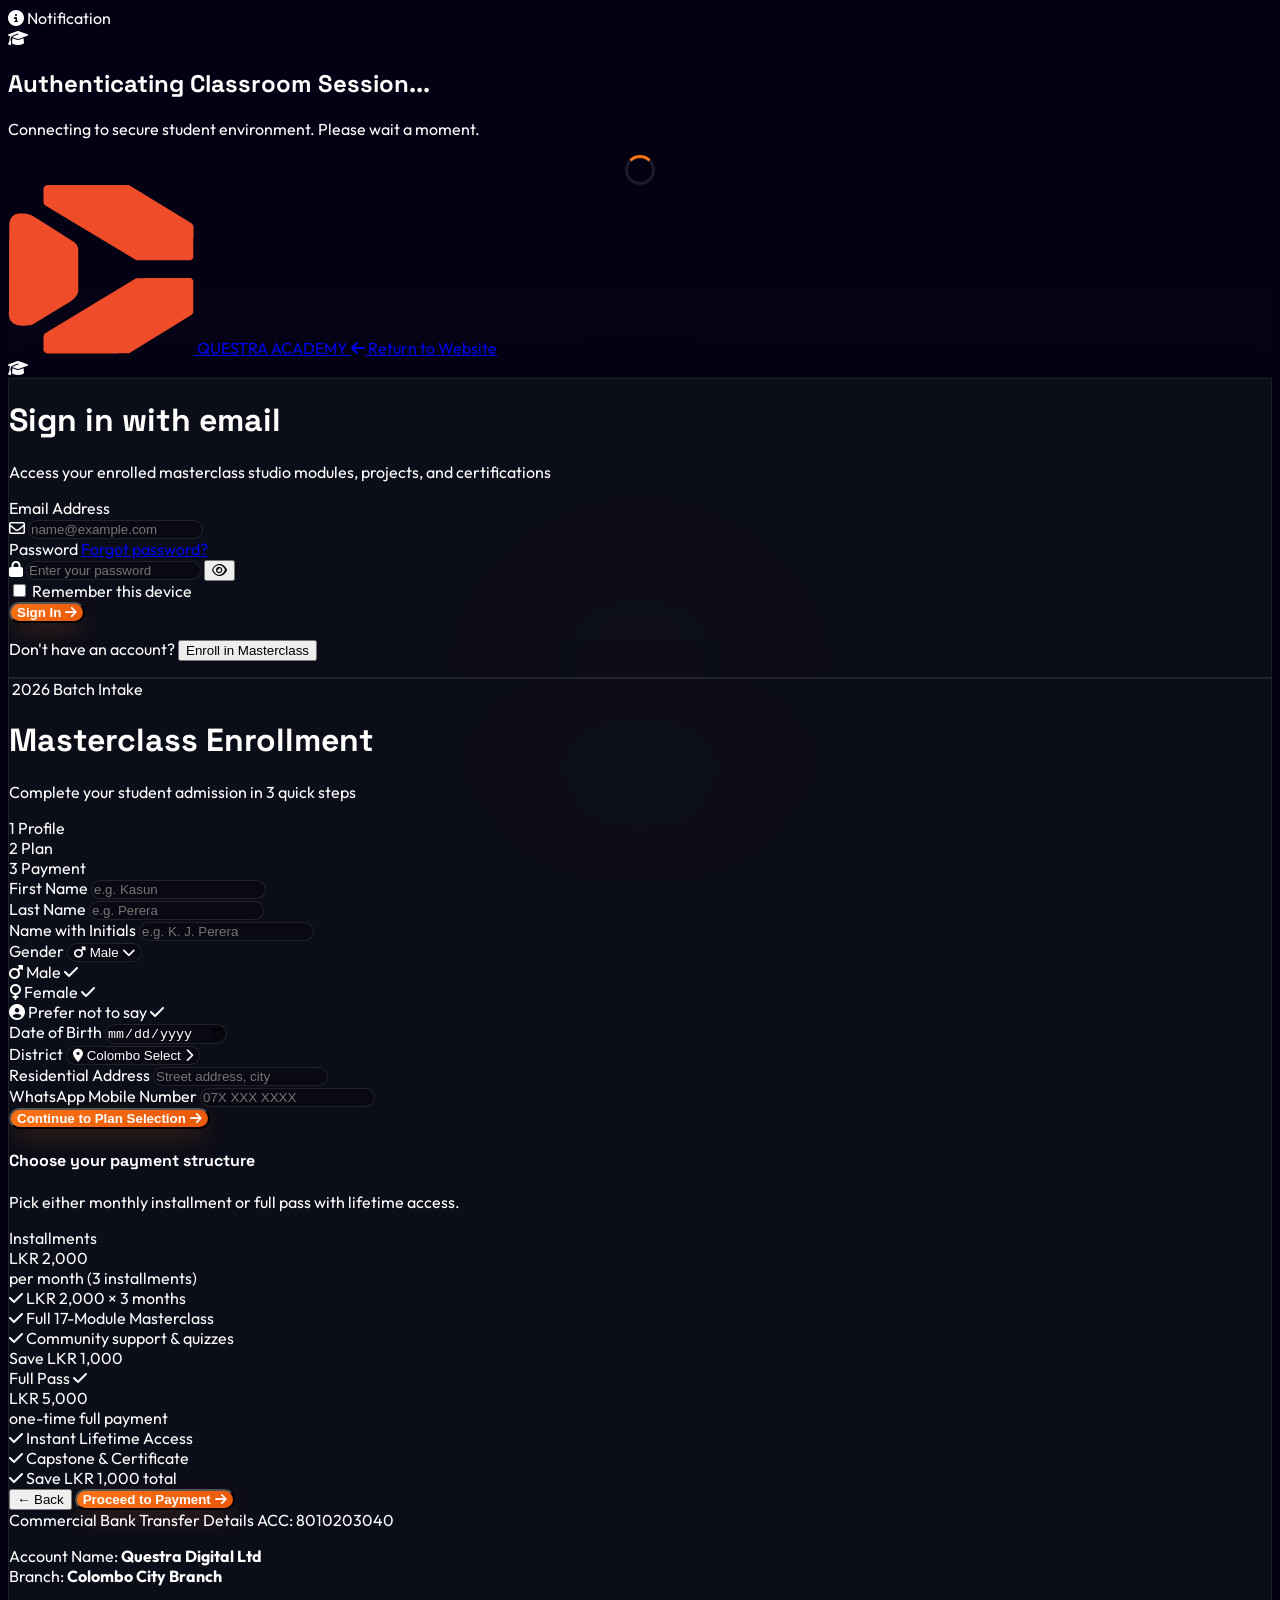
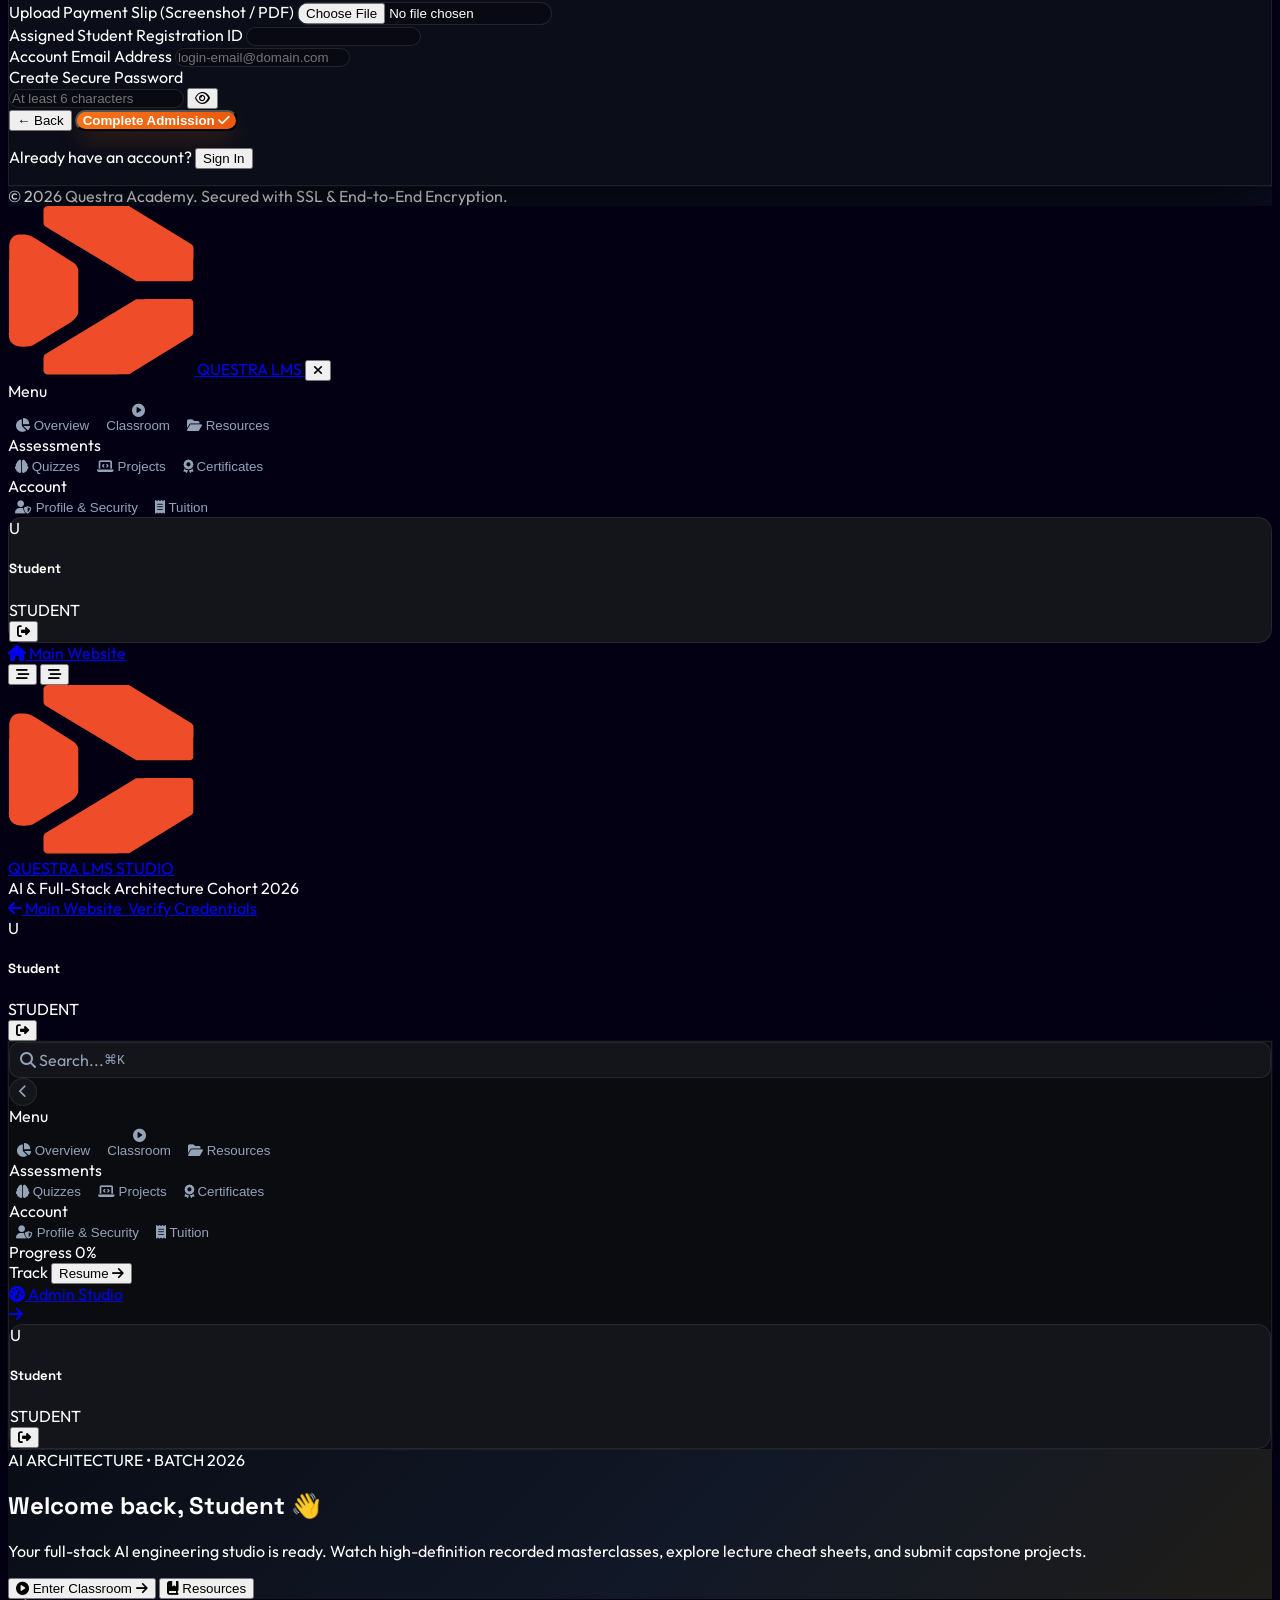
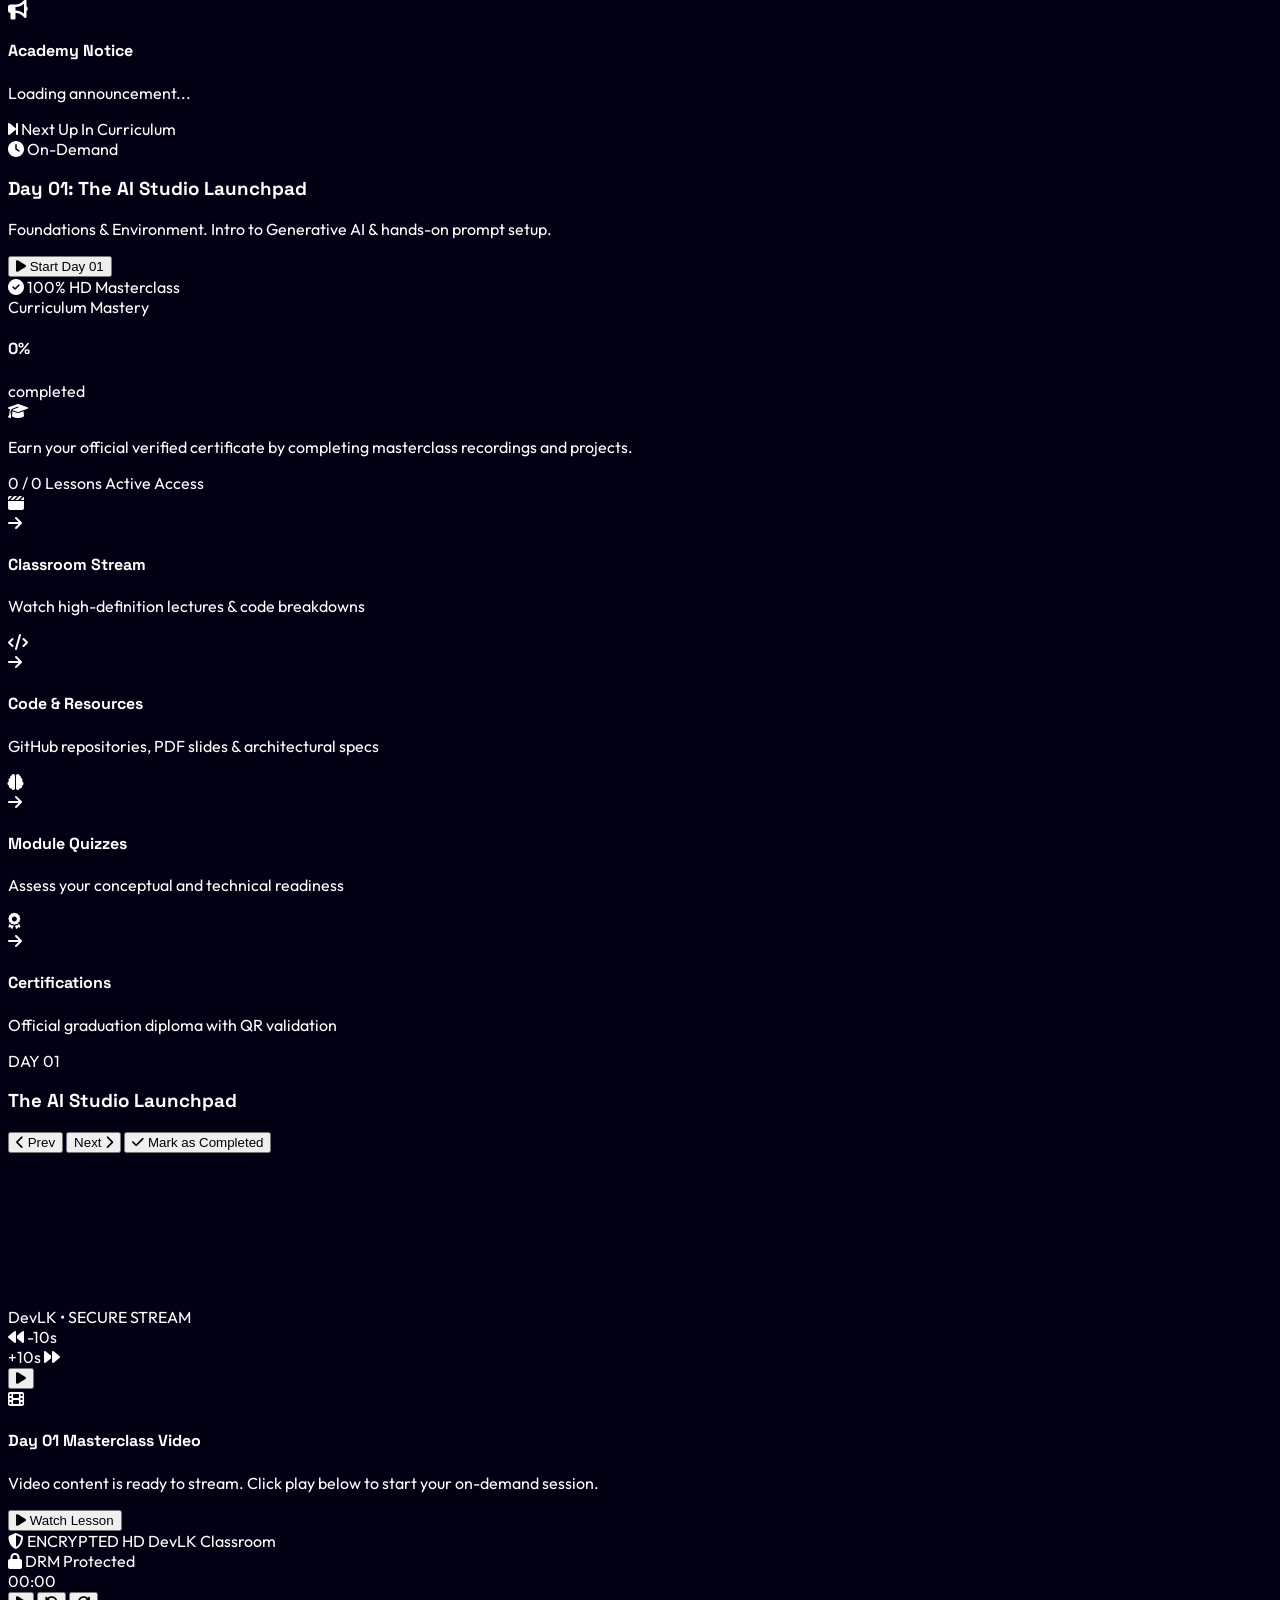
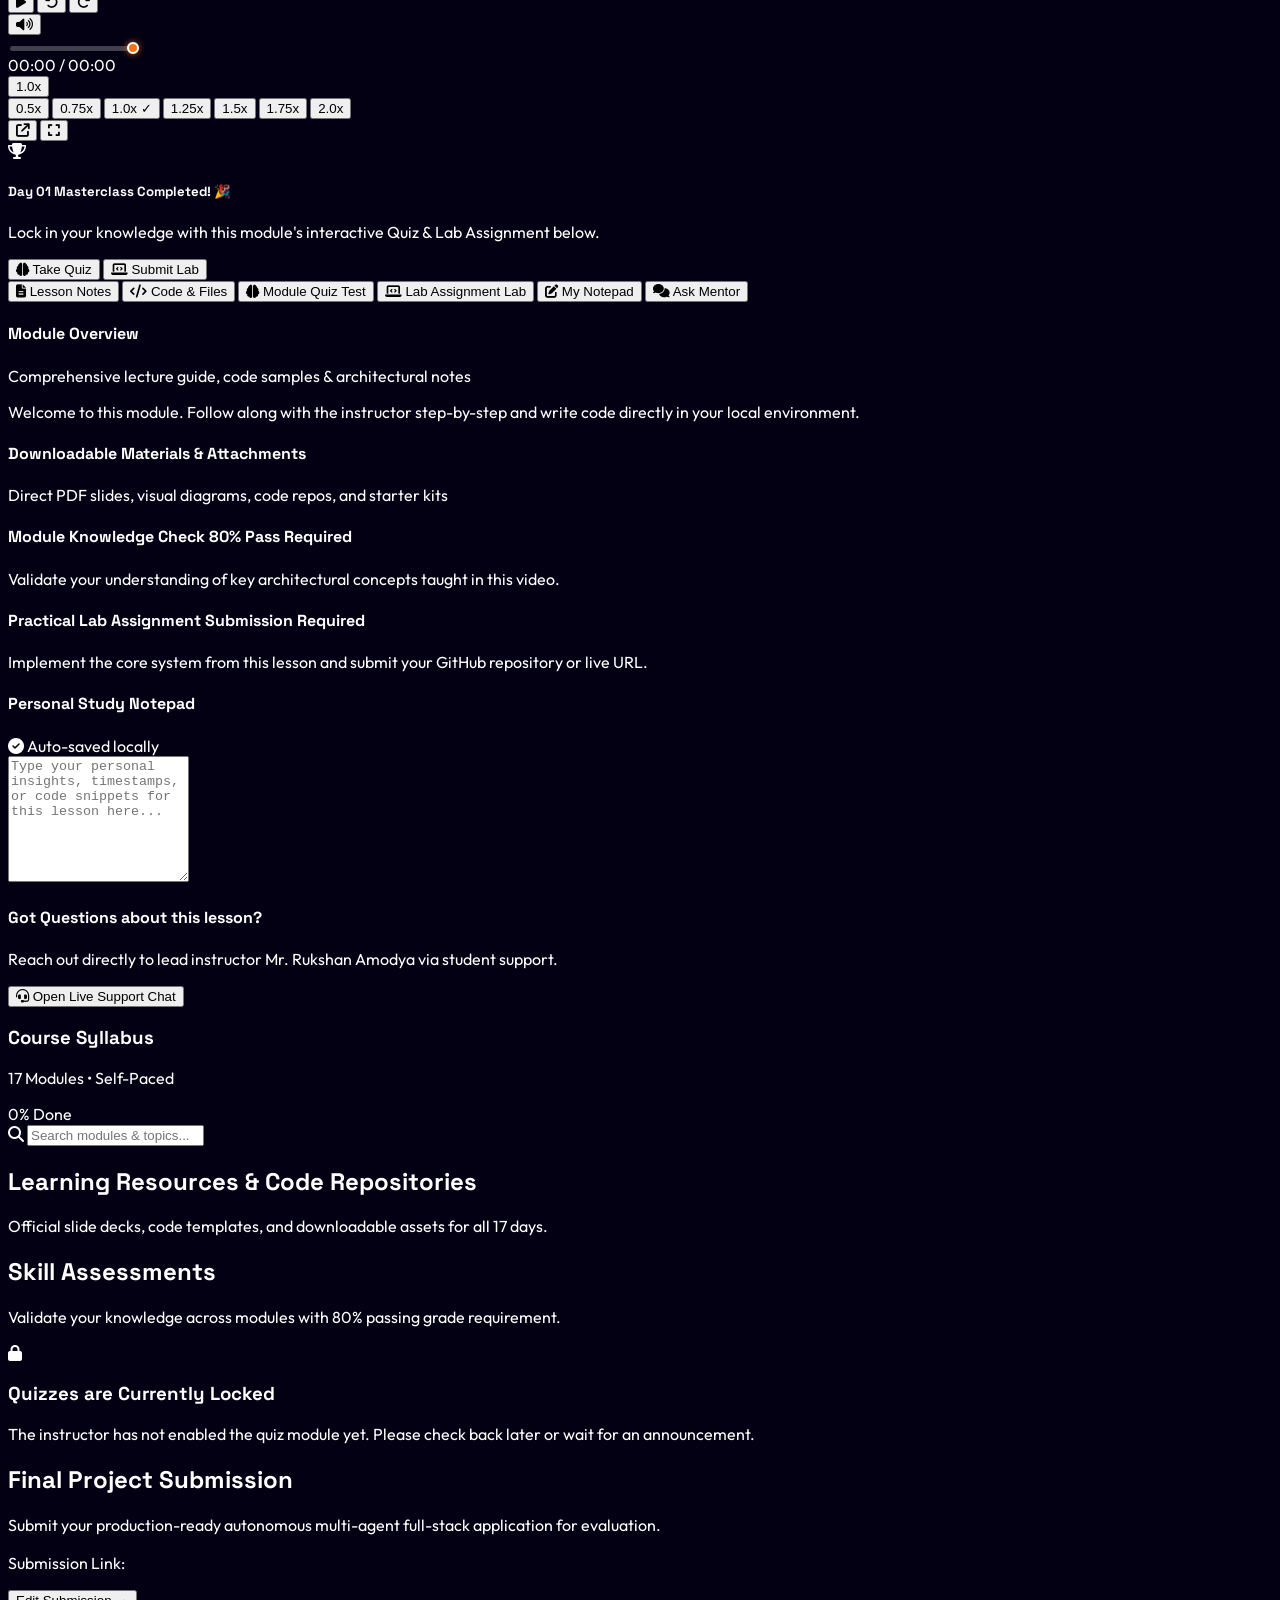
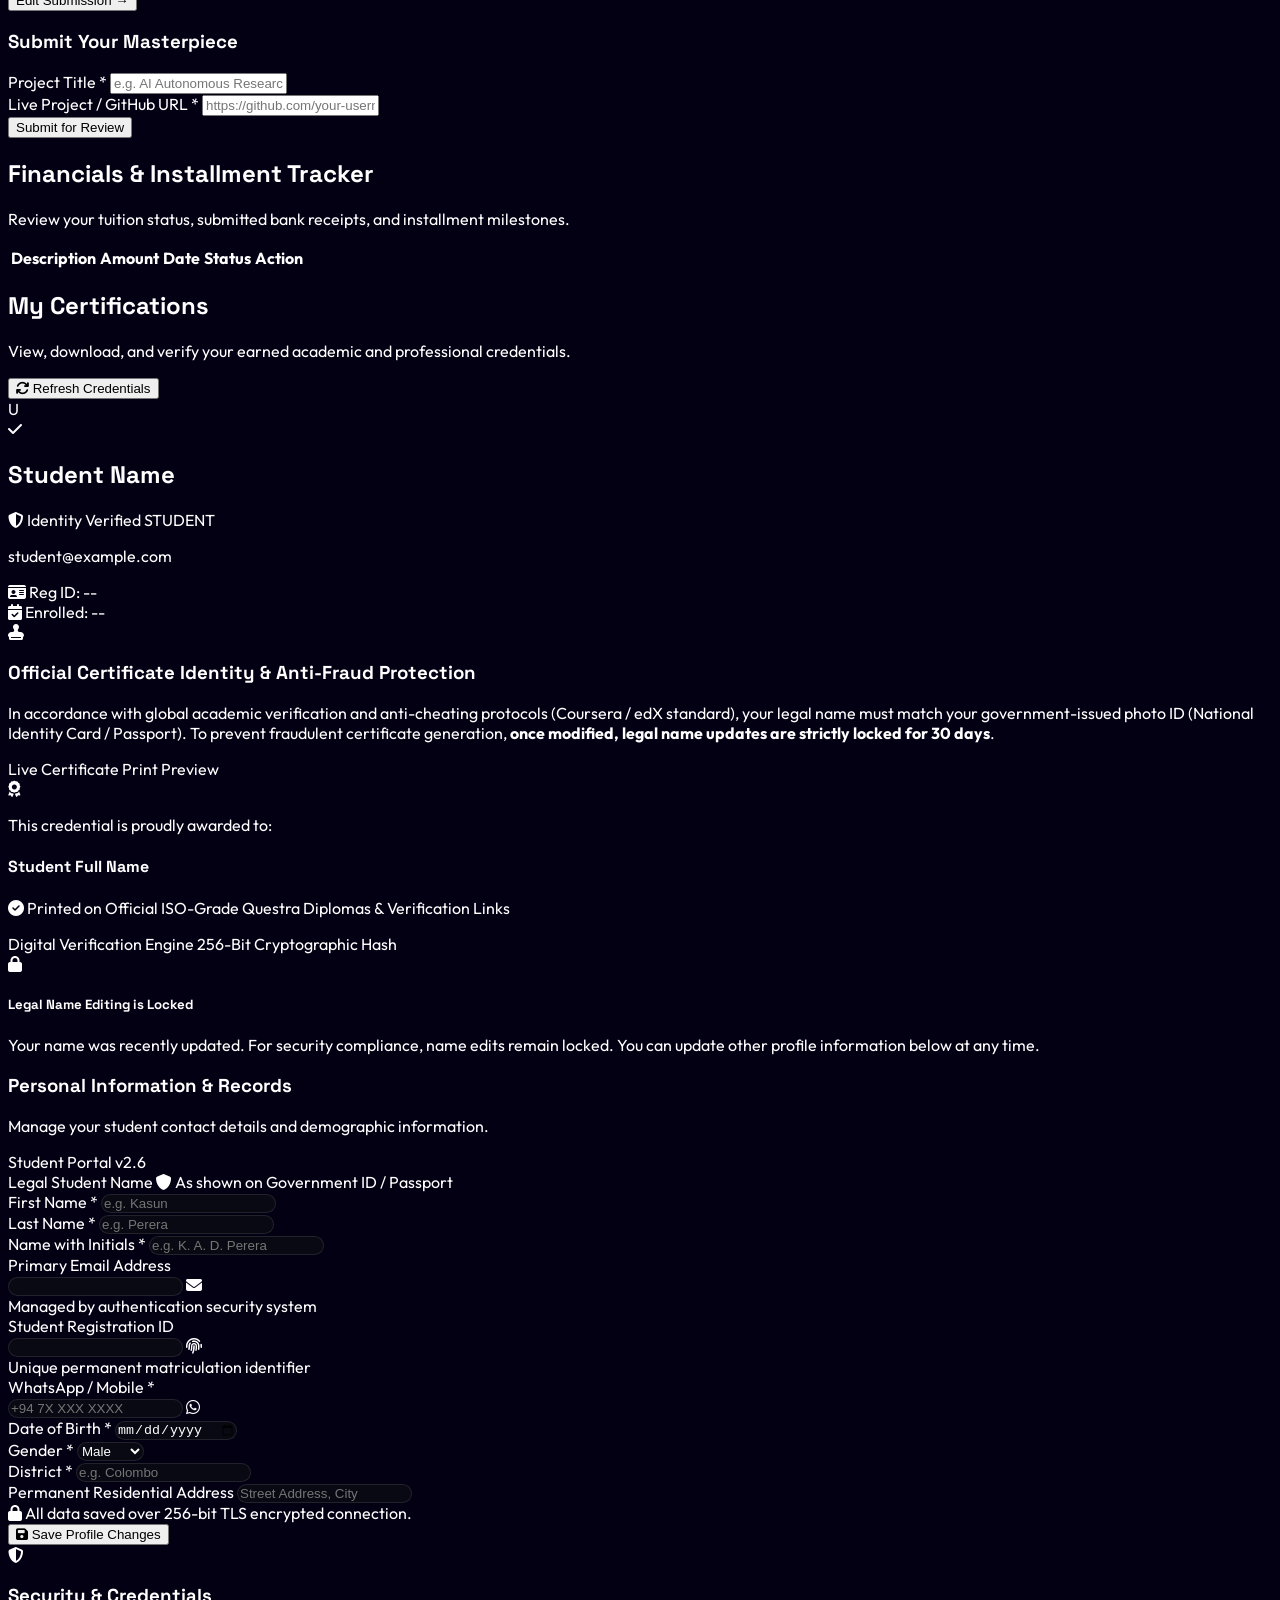
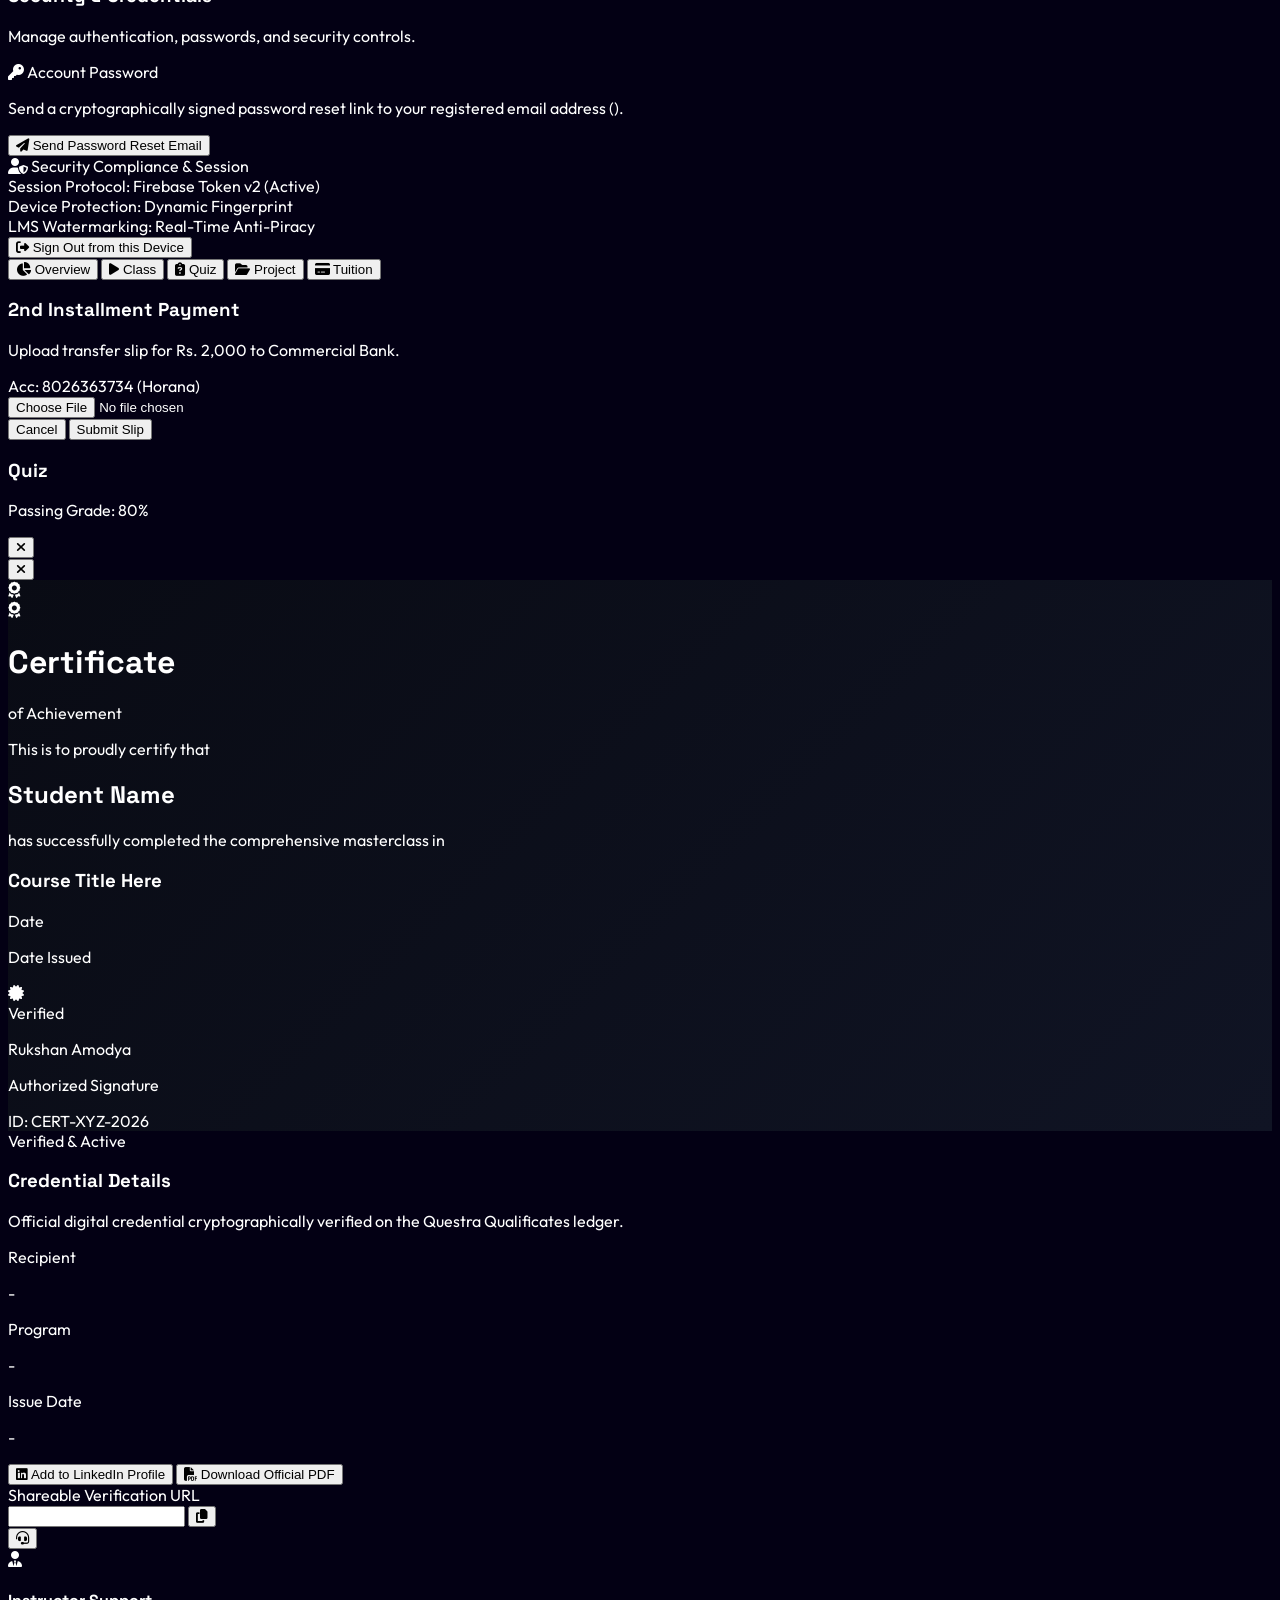
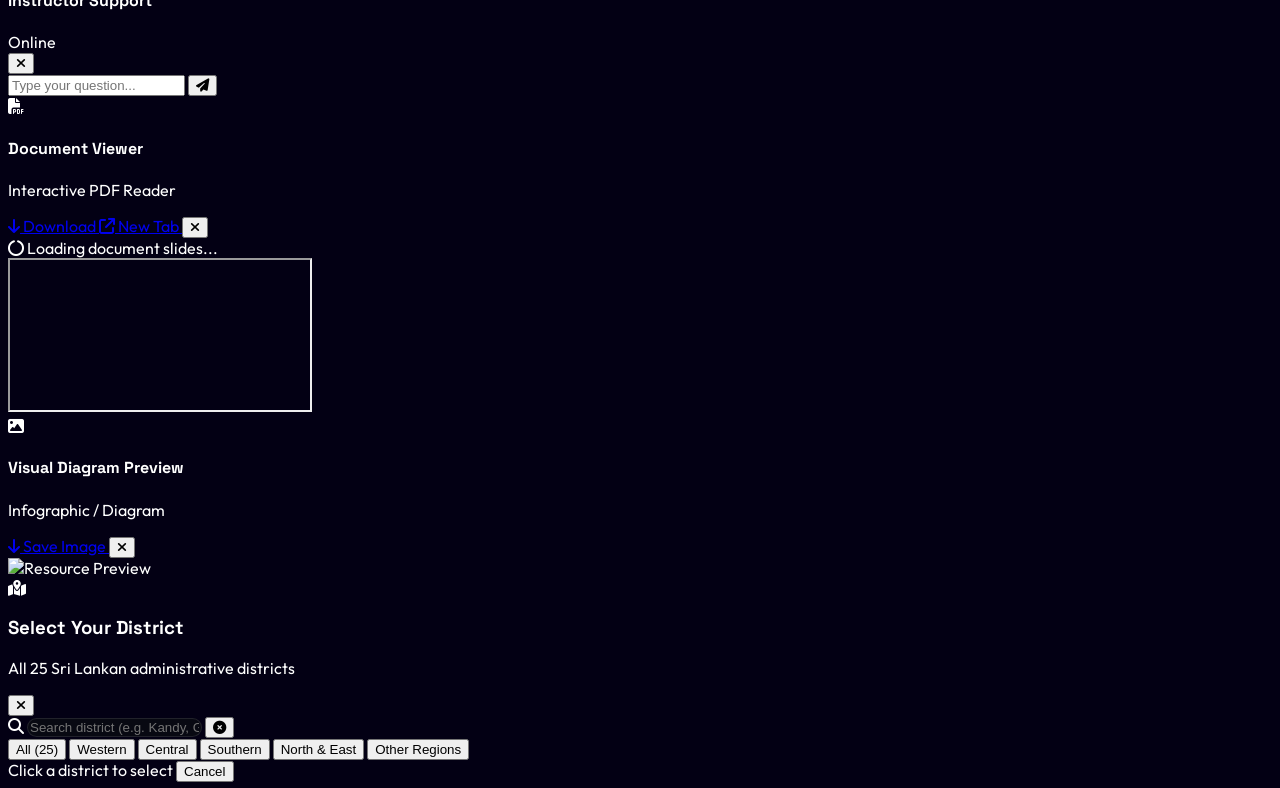
==== commit 99813300: "Comprehensive Dark Theme Overhaul: 100% text, foreground, background, and input colors upgraded to O" ====
--- a/dashboard.html
+++ b/dashboard.html
@@ -114,17 +114,17 @@
         /* Ethereal Sky & Aura Background */
         .ethereal-wrapper {
             min-height: 100vh;
-            background: linear-gradient(180deg, #dbeafe 0%, #eff6ff 40%, #f8fafc 100%);
+            background: linear-gradient(180deg, #030014 0%, #070914 40%, #0a0d1e 100%);
             position: relative;
             overflow: hidden;
-            color: #0f172a;
+            color: #ffffff;
         }
         .aura-ring-1 {
             position: absolute;
             width: 750px;
             height: 750px;
             border-radius: 50%;
-            border: 1px solid rgba(191, 219, 254, 0.6);
+            border: 1px solid rgba(249, 115, 22, 0.15);
             top: 50%;
             left: 50%;
             transform: translate(-50%, -50%);
@@ -135,7 +135,7 @@
             width: 540px;
             height: 540px;
             border-radius: 50%;
-            border: 1px solid rgba(147, 197, 253, 0.5);
+            border: 1px solid rgba(249, 115, 22, 0.12);
             top: 50%;
             left: 50%;
             transform: translate(-50%, -50%);
@@ -146,7 +146,7 @@
             width: 350px;
             height: 350px;
             border-radius: 50%;
-            border: 1px solid rgba(96, 165, 250, 0.4);
+            border: 1px solid rgba(249, 115, 22, 0.1);
             top: 50%;
             left: 50%;
             transform: translate(-50%, -50%);
@@ -159,42 +159,43 @@
             transform: translateX(-50%);
             width: 500px;
             height: 500px;
-            background: radial-gradient(circle, rgba(186, 230, 253, 0.8) 0%, rgba(224, 242, 254, 0.4) 40%, transparent 70%);
-            filter: blur(60px);
+            background: radial-gradient(circle, rgba(249, 115, 22, 0.15) 0%, rgba(194, 65, 12, 0.08) 40%, transparent 70%);
+            filter: blur(80px);
             pointer-events: none;
         }
         .ethereal-card {
-            background: rgba(255, 255, 255, 0.92);
+            background: rgba(13, 15, 26, 0.92);
             backdrop-filter: blur(24px);
             -webkit-backdrop-filter: blur(24px);
-            border: 1px solid rgba(255, 255, 255, 0.9);
-            box-shadow: 0 25px 50px -12px rgba(15, 23, 42, 0.08), 0 0 0 1px rgba(226, 232, 240, 0.6);
+            border: 1px solid rgba(255, 255, 255, 0.08);
+            box-shadow: 0 25px 50px -12px rgba(0, 0, 0, 0.7), 0 0 0 1px rgba(255, 255, 255, 0.04);
+            color: #ffffff;
         }
         .ethereal-input {
-            background: #f8fafc;
-            border: 1px solid #e2e8f0;
-            color: #0f172a;
+            background: #080912;
+            border: 1px solid rgba(255, 255, 255, 0.1);
+            color: #ffffff;
             border-radius: 1rem;
             transition: all 0.2s ease;
         }
         .ethereal-input:focus {
-            background: #ffffff;
-            border-color: #3b82f6;
+            background: #0c0e1a;
+            border-color: #f97316;
             outline: none;
-            box-shadow: 0 0 0 4px rgba(59, 130, 246, 0.12);
+            box-shadow: 0 0 0 4px rgba(249, 115, 22, 0.15);
         }
         .ethereal-dark-btn {
-            background: #0f172a;
+            background: linear-gradient(135deg, #f97316 0%, #ea580c 100%);
             color: #ffffff;
             border-radius: 9999px;
-            font-weight: 600;
+            font-weight: 700;
             transition: all 0.2s cubic-bezier(0.16, 1, 0.3, 1);
-            box-shadow: 0 10px 25px -5px rgba(15, 23, 42, 0.2);
+            box-shadow: 0 10px 25px -5px rgba(249, 115, 22, 0.3);
         }
         .ethereal-dark-btn:hover {
-            background: #1e293b;
+            background: linear-gradient(135deg, #fb923c 0%, #f97316 100%);
             transform: translateY(-1px);
-            box-shadow: 0 15px 30px -5px rgba(15, 23, 42, 0.3);
+            box-shadow: 0 15px 30px -5px rgba(249, 115, 22, 0.45);
         }
         .ethereal-dark-btn:active {
             transform: translateY(0);
@@ -370,10 +371,10 @@
         <header class="w-full max-w-7xl mx-auto px-6 py-6 flex items-center justify-between relative z-10">
             <a href="index.html" class="flex items-center gap-3 group">
                 <img src="assets/logo.webp" alt="Questra Logo" class="h-9 w-auto object-contain group-hover:scale-105 transition duration-200">
-                <span class="font-heading font-black text-xl tracking-tight text-slate-900">QUESTRA <span class="text-orange-500 text-xs font-mono font-bold tracking-normal">ACADEMY</span></span>
+                <span class="font-heading font-black text-xl tracking-tight text-white">QUESTRA <span class="text-orange-500 text-xs font-mono font-bold tracking-normal">ACADEMY</span></span>
             </a>
             
-            <a href="index.html" class="inline-flex items-center gap-2 text-xs font-semibold text-slate-600 hover:text-slate-900 bg-white/80 hover:bg-white px-4 py-2 rounded-full border border-slate-200/80 backdrop-blur-md transition shadow-sm">
+            <a href="index.html" class="inline-flex items-center gap-2 text-xs font-semibold text-slate-300 hover:text-white bg-[#0d0f1a]/5 hover:bg-[#0d0f1a]/10 px-4 py-2 rounded-full border border-white/10 backdrop-blur-md transition shadow-sm">
                 <i class="fa-solid fa-arrow-left text-[11px]"></i> Return to Website
             </a>
         </header>
@@ -384,22 +385,22 @@
                 
                 <!-- Floating Top Badge / Icon -->
                 <div class="flex justify-center mb-5">
-                    <div class="w-16 h-16 rounded-3xl bg-white/90 border border-white shadow-xl shadow-blue-500/10 backdrop-blur-xl flex items-center justify-center text-slate-800 text-2xl relative transform hover:scale-105 transition duration-300">
+                    <div class="w-16 h-16 rounded-3xl bg-[#0d0f1a] border border-white/10 shadow-2xl backdrop-blur-xl flex items-center justify-center text-white text-2xl relative transform hover:scale-105 transition duration-300">
                         <i class="fa-solid fa-graduation-cap text-orange-500"></i>
                         <span class="absolute -top-1 -right-1 w-3.5 h-3.5 bg-emerald-500 border-2 border-white rounded-full"></span>
                     </div>
                 </div>
 
                 <!-- ================= SIGN IN CARD ================= -->
-                <div id="auth-login-card" class="ethereal-card rounded-3xl p-7 sm:p-9 text-slate-900">
+                <div id="auth-login-card" class="ethereal-card rounded-3xl p-7 sm:p-9 text-white">
                     <div class="text-center mb-6">
-                        <h1 class="text-2xl sm:text-3xl font-black font-heading tracking-tight text-slate-900">Sign in with email</h1>
-                        <p class="text-xs sm:text-sm text-slate-500 mt-1.5 font-medium">Access your enrolled courses, projects, and certifications</p>
+                        <h1 class="text-2xl sm:text-3xl font-black font-heading tracking-tight text-white">Sign in with email</h1>
+                        <p class="text-xs sm:text-sm text-slate-400 mt-1.5 font-medium">Access your enrolled masterclass studio modules, projects, and certifications</p>
                     </div>
 
                     <form id="authLoginForm" onsubmit="app.handleLogin(event)" class="space-y-4">
                         <div>
-                            <label class="block text-xs font-bold text-slate-700 uppercase tracking-wider mb-1.5">Email Address</label>
+                            <label class="block text-xs font-bold text-slate-300 uppercase tracking-wider mb-1.5 font-mono">Email Address</label>
                             <div class="relative flex items-center">
                                 <span class="absolute left-4 text-slate-400 text-sm pointer-events-none">
                                     <i class="fa-regular fa-envelope"></i>
@@ -410,7 +411,7 @@
 
                         <div>
                             <div class="flex justify-between items-center mb-1.5">
-                                <label class="block text-xs font-bold text-slate-700 uppercase tracking-wider">Password</label>
+                                <label class="block text-xs font-bold text-slate-300 uppercase tracking-wider font-mono">Password</label>
                                 <a href="javascript:void(0)" onclick="app.forgotPassword()" class="text-xs font-semibold text-orange-600 hover:text-orange-700 transition">Forgot password?</a>
                             </div>
                             <div class="relative flex items-center">
@@ -418,7 +419,7 @@
                                     <i class="fa-solid fa-lock"></i>
                                 </span>
                                 <input type="password" id="loginPassInput" required placeholder="Enter your password" class="ethereal-input w-full pl-11 pr-11 py-3 text-sm font-medium">
-                                <button type="button" onclick="app.togglePassVisibility('loginPassInput', this)" class="absolute right-3.5 text-slate-400 hover:text-slate-600 transition p-1 text-sm">
+                                <button type="button" onclick="app.togglePassVisibility('loginPassInput', this)" class="absolute right-3.5 text-slate-400 hover:text-slate-300 transition p-1 text-sm">
                                     <i class="fa-regular fa-eye"></i>
                                 </button>
                             </div>
@@ -426,8 +427,8 @@
 
                         <div class="flex items-center justify-between pt-1">
                             <label class="flex items-center gap-2 cursor-pointer">
-                                <input type="checkbox" id="loginRememberMe" class="w-4 h-4 rounded border-slate-300 text-slate-900 focus:ring-slate-900 accent-slate-900">
-                                <span class="text-xs text-slate-600 font-medium">Remember this device</span>
+                                <input type="checkbox" id="loginRememberMe" class="w-4 h-4 rounded border-white/15 text-white focus:ring-slate-900 accent-slate-900">
+                                <span class="text-xs text-slate-300 font-medium">Remember this device</span>
                             </label>
                         </div>
 
@@ -436,10 +437,10 @@
                         </button>
                     </form>
 
-                    <div class="mt-6 pt-5 border-t border-slate-100 text-center">
-                        <p class="text-xs text-slate-600 font-medium">
+                    <div class="mt-6 pt-5 border-t border-white/[0.08] text-center">
+                        <p class="text-xs text-slate-400 font-medium">
                             Don't have an account? 
-                            <button type="button" onclick="app.switchAuthMode('register')" class="font-bold text-slate-900 hover:text-orange-600 underline underline-offset-4 ml-1 transition">
+                            <button type="button" onclick="app.switchAuthMode('register')" class="font-bold text-orange-400 hover:text-orange-300 underline underline-offset-4 ml-1 transition">
                                 Enroll in Masterclass
                             </button>
                         </p>
@@ -447,30 +448,30 @@
                 </div>
 
                 <!-- ================= ENROLL / REGISTER CARD ================= -->
-                <div id="auth-register-card" class="hidden ethereal-card rounded-3xl p-7 sm:p-9 text-slate-900 max-w-lg mx-auto">
+                <div id="auth-register-card" class="hidden ethereal-card rounded-3xl p-7 sm:p-9 text-white max-w-lg mx-auto">
                     <div class="text-center mb-6">
-                        <div class="inline-flex items-center gap-1.5 px-3 py-1 rounded-full bg-orange-100 border border-orange-200 text-orange-700 text-[11px] font-bold uppercase tracking-wider mb-2">
+                        <div class="inline-flex items-center gap-1.5 px-3 py-1 rounded-full bg-orange-500/15 border border-orange-500/30 text-orange-400 text-[11px] font-bold uppercase tracking-wider mb-2 font-mono">
                             <i class="fa-solid fa-sparkles"></i> 2026 Batch Intake
                         </div>
-                        <h1 class="text-2xl sm:text-3xl font-black font-heading tracking-tight text-slate-900">Masterclass Enrollment</h1>
-                        <p class="text-xs sm:text-sm text-slate-500 mt-1 font-medium">Complete your student admission in 3 quick steps</p>
+                        <h1 class="text-2xl sm:text-3xl font-black font-heading tracking-tight text-white">Masterclass Enrollment</h1>
+                        <p class="text-xs sm:text-sm text-slate-400 mt-1 font-medium">Complete your student admission in 3 quick steps</p>
                     </div>
 
                     <!-- Step Tracker -->
                     <div class="flex items-center justify-between mb-6 px-2">
                         <div class="flex items-center gap-2" id="step-indicator-1">
-                            <span class="w-7 h-7 rounded-full bg-slate-900 text-white font-bold text-xs flex items-center justify-center shadow-md">1</span>
-                            <span class="text-xs font-bold text-slate-800 hidden sm:inline">Profile</span>
-                        </div>
-                        <div class="h-0.5 flex-1 bg-slate-200 mx-2" id="step-line-1"></div>
+                            <span class="w-7 h-7 rounded-full bg-orange-500 text-white font-bold text-xs flex items-center justify-center shadow-md">1</span>
+                            <span class="text-xs font-bold text-white hidden sm:inline">Profile</span>
+                        </div>
+                        <div class="h-0.5 flex-1 bg-[#0d0f1a]/10 mx-2" id="step-line-1"></div>
                         <div class="flex items-center gap-2" id="step-indicator-2">
-                            <span class="w-7 h-7 rounded-full bg-slate-200 text-slate-600 font-bold text-xs flex items-center justify-center">2</span>
-                            <span class="text-xs font-medium text-slate-500 hidden sm:inline">Plan</span>
-                        </div>
-                        <div class="h-0.5 flex-1 bg-slate-200 mx-2" id="step-line-2"></div>
+                            <span class="w-7 h-7 rounded-full bg-[#0d0f1a]/10 text-slate-400 font-bold text-xs flex items-center justify-center border border-white/10">2</span>
+                            <span class="text-xs font-medium text-slate-400 hidden sm:inline">Plan</span>
+                        </div>
+                        <div class="h-0.5 flex-1 bg-[#0d0f1a]/10 mx-2" id="step-line-2"></div>
                         <div class="flex items-center gap-2" id="step-indicator-3">
-                            <span class="w-7 h-7 rounded-full bg-slate-200 text-slate-600 font-bold text-xs flex items-center justify-center">3</span>
-                            <span class="text-xs font-medium text-slate-500 hidden sm:inline">Payment</span>
+                            <span class="w-7 h-7 rounded-full bg-[#0d0f1a]/10 text-slate-400 font-bold text-xs flex items-center justify-center border border-white/10">3</span>
+                            <span class="text-xs font-medium text-slate-400 hidden sm:inline">Payment</span>
                         </div>
                     </div>
 
@@ -480,24 +481,24 @@
                         <div id="reg-step-1" class="space-y-3.5">
                             <div class="grid grid-cols-2 gap-3">
                                 <div>
-                                    <label class="block text-[11px] font-bold text-slate-700 uppercase tracking-wider mb-1">First Name</label>
+                                    <label class="block text-[11px] font-bold text-slate-300 uppercase tracking-wider mb-1 font-mono">First Name</label>
                                     <input type="text" id="regFirstName" required placeholder="e.g. Kasun" class="ethereal-input w-full px-4 py-2.5 text-sm font-medium">
                                 </div>
                                 <div>
-                                    <label class="block text-[11px] font-bold text-slate-700 uppercase tracking-wider mb-1">Last Name</label>
+                                    <label class="block text-[11px] font-bold text-slate-300 uppercase tracking-wider mb-1 font-mono">Last Name</label>
                                     <input type="text" id="regLastName" required placeholder="e.g. Perera" class="ethereal-input w-full px-4 py-2.5 text-sm font-medium">
                                 </div>
                             </div>
                             
                             <div class="grid grid-cols-2 gap-3">
                                 <div>
-                                    <label class="block text-[11px] font-bold text-slate-700 uppercase tracking-wider mb-1">Name with Initials</label>
+                                    <label class="block text-[11px] font-bold text-slate-300 uppercase tracking-wider mb-1 font-mono">Name with Initials</label>
                                     <input type="text" id="regInitials" required placeholder="e.g. K. J. Perera" class="ethereal-input w-full px-4 py-2.5 text-sm font-medium">
                                 </div>
                                 <div class="relative">
-                                    <label class="block text-[11px] font-bold text-slate-700 uppercase tracking-wider mb-1">Gender</label>
+                                    <label class="block text-[11px] font-bold text-slate-300 uppercase tracking-wider mb-1 font-mono">Gender</label>
                                     <input type="hidden" id="regGender" value="male">
-                                    <button type="button" onclick="app.toggleGenderDropdown(event)" id="genderSelectBtn" class="ethereal-input w-full px-3.5 py-2.5 text-sm font-medium flex items-center justify-between bg-white text-slate-800 border border-slate-200 hover:border-slate-300 transition">
+                                    <button type="button" onclick="app.toggleGenderDropdown(event)" id="genderSelectBtn" class="ethereal-input w-full px-3.5 py-2.5 text-sm font-medium flex items-center justify-between bg-[#080912] text-white border border-white/10 hover:border-white/20 transition">
                                         <span class="flex items-center gap-2 truncate" id="genderSelectedDisplay">
                                             <i class="fa-solid fa-mars text-blue-500 text-xs"></i>
                                             <span>Male</span>
@@ -505,18 +506,18 @@
                                         <i class="fa-solid fa-chevron-down text-xs text-slate-400 transition-transform duration-200" id="genderDropdownArrow"></i>
                                     </button>
                                     <!-- Custom Glass/White Dropdown Menu with Rounded Edges -->
-                                    <div id="genderDropdownMenu" class="hidden absolute top-full left-0 right-0 mt-1.5 bg-white border border-slate-200/90 rounded-2xl shadow-xl p-1.5 z-40 space-y-1">
-                                        <div onclick="app.selectGender('male', 'Male', 'fa-mars text-blue-500')" class="gender-option flex items-center justify-between px-3 py-2 rounded-xl text-xs font-semibold text-slate-700 hover:bg-slate-100 hover:text-slate-900 cursor-pointer transition">
+                                    <div id="genderDropdownMenu" class="hidden absolute top-full left-0 right-0 mt-1.5 bg-[#0d0f1a] border border-white/10 rounded-2xl shadow-2xl p-1.5 z-40 space-y-1">
+                                        <div onclick="app.selectGender('male', 'Male', 'fa-mars text-blue-500')" class="gender-option flex items-center justify-between px-3 py-2 rounded-xl text-xs font-semibold text-slate-300 hover:bg-[#0d0f1a]/10 hover:text-white cursor-pointer transition">
                                             <span class="flex items-center gap-2"><i class="fa-solid fa-mars text-blue-500"></i> Male</span>
-                                            <i class="fa-solid fa-check text-slate-900 text-xs check-gender check-male"></i>
+                                            <i class="fa-solid fa-check text-orange-400 text-xs check-gender check-male"></i>
                                         </div>
-                                        <div onclick="app.selectGender('female', 'Female', 'fa-venus text-pink-500')" class="gender-option flex items-center justify-between px-3 py-2 rounded-xl text-xs font-semibold text-slate-700 hover:bg-slate-100 hover:text-slate-900 cursor-pointer transition">
+                                        <div onclick="app.selectGender('female', 'Female', 'fa-venus text-pink-500')" class="gender-option flex items-center justify-between px-3 py-2 rounded-xl text-xs font-semibold text-slate-300 hover:bg-[#0d0f1a]/10 hover:text-white cursor-pointer transition">
                                             <span class="flex items-center gap-2"><i class="fa-solid fa-venus text-pink-500"></i> Female</span>
-                                            <i class="fa-solid fa-check text-slate-900 text-xs check-gender check-female hidden"></i>
+                                            <i class="fa-solid fa-check text-orange-400 text-xs check-gender check-female hidden"></i>
                                         </div>
-                                        <div onclick="app.selectGender('other', 'Prefer not to say', 'fa-circle-user text-slate-400')" class="gender-option flex items-center justify-between px-3 py-2 rounded-xl text-xs font-semibold text-slate-700 hover:bg-slate-100 hover:text-slate-900 cursor-pointer transition">
+                                        <div onclick="app.selectGender('other', 'Prefer not to say', 'fa-circle-user text-slate-400')" class="gender-option flex items-center justify-between px-3 py-2 rounded-xl text-xs font-semibold text-slate-300 hover:bg-[#0d0f1a]/10 hover:text-white cursor-pointer transition">
                                             <span class="flex items-center gap-2"><i class="fa-solid fa-circle-user text-slate-400"></i> Prefer not to say</span>
-                                            <i class="fa-solid fa-check text-slate-900 text-xs check-gender check-other hidden"></i>
+                                            <i class="fa-solid fa-check text-orange-400 text-xs check-gender check-other hidden"></i>
                                         </div>
                                     </div>
                                 </div>
@@ -524,18 +525,18 @@
 
                             <div class="grid grid-cols-2 gap-3">
                                 <div>
-                                    <label class="block text-[11px] font-bold text-slate-700 uppercase tracking-wider mb-1">Date of Birth</label>
+                                    <label class="block text-[11px] font-bold text-slate-300 uppercase tracking-wider mb-1 font-mono">Date of Birth</label>
                                     <input type="date" id="regDOB" required class="ethereal-input w-full px-3 py-2.5 text-sm font-medium">
                                 </div>
                                 <div>
-                                    <label class="block text-[11px] font-bold text-slate-700 uppercase tracking-wider mb-1">District</label>
+                                    <label class="block text-[11px] font-bold text-slate-300 uppercase tracking-wider mb-1 font-mono">District</label>
                                     <input type="hidden" id="regDistrict" value="Colombo">
-                                    <button type="button" onclick="app.openDistrictModal()" id="districtSelectBtn" class="ethereal-input w-full px-3 py-2.5 text-sm font-medium flex items-center justify-between bg-white text-slate-800 border border-slate-200 hover:border-slate-300 transition group text-left">
+                                    <button type="button" onclick="app.openDistrictModal()" id="districtSelectBtn" class="ethereal-input w-full px-3 py-2.5 text-sm font-medium flex items-center justify-between bg-[#080912] text-white border border-white/10 hover:border-white/20 transition group text-left">
                                         <span class="flex items-center gap-1.5 truncate" id="districtSelectedDisplay">
                                             <i class="fa-solid fa-location-dot text-orange-500 text-xs flex-shrink-0"></i>
-                                            <span class="font-semibold text-slate-800 truncate text-xs sm:text-sm">Colombo</span>
+                                            <span class="font-semibold text-white truncate text-xs sm:text-sm">Colombo</span>
                                         </span>
-                                        <span class="text-[10px] font-bold text-slate-500 group-hover:text-slate-900 flex items-center gap-0.5 flex-shrink-0 ml-1">
+                                        <span class="text-[10px] font-bold text-slate-400 group-hover:text-white flex items-center gap-0.5 flex-shrink-0 ml-1">
                                             Select <i class="fa-solid fa-chevron-right text-[8px]"></i>
                                         </span>
                                     </button>
@@ -543,12 +544,12 @@
                             </div>
 
                             <div>
-                                <label class="block text-[11px] font-bold text-slate-700 uppercase tracking-wider mb-1">Residential Address</label>
+                                <label class="block text-[11px] font-bold text-slate-300 uppercase tracking-wider mb-1 font-mono">Residential Address</label>
                                 <input type="text" id="regAddress" required placeholder="Street address, city" class="ethereal-input w-full px-4 py-2.5 text-sm font-medium">
                             </div>
 
                             <div>
-                                <label class="block text-[11px] font-bold text-slate-700 uppercase tracking-wider mb-1">WhatsApp Mobile Number</label>
+                                <label class="block text-[11px] font-bold text-slate-300 uppercase tracking-wider mb-1 font-mono">WhatsApp Mobile Number</label>
                                 <input type="tel" id="regWhatsapp" required placeholder="07X XXX XXXX" class="ethereal-input w-full px-4 py-2.5 text-sm font-medium">
                             </div>
 
@@ -560,20 +561,20 @@
                         <!-- Step 2: Plan Selection -->
                         <div id="reg-step-2" class="hidden space-y-4">
                             <div class="text-center">
-                                <h4 class="font-bold text-base text-slate-900">Choose your payment structure</h4>
-                                <p class="text-xs text-slate-500">Pick either monthly installment or full pass with lifetime access.</p>
+                                <h4 class="font-bold text-base text-white font-heading">Choose your payment structure</h4>
+                                <p class="text-xs text-slate-400">Pick either monthly installment or full pass with lifetime access.</p>
                             </div>
 
                             <div class="grid grid-cols-1 sm:grid-cols-2 gap-3.5">
                                 <!-- Monthly Option -->
-                                <div onclick="app.selectPlan('monthly')" id="plan-card-monthly" class="cursor-pointer border-2 border-slate-200 hover:border-slate-400 bg-white rounded-2xl p-4 transition text-left relative group">
+                                <div onclick="app.selectPlan('monthly')" id="plan-card-monthly" class="cursor-pointer border-2 border-white/10 hover:border-white/20 bg-[#080912] rounded-2xl p-4 transition text-left relative group">
                                     <div class="flex justify-between items-start mb-2">
-                                        <span class="text-xs font-bold text-slate-600 uppercase tracking-wider">Installments</span>
-                                        <span class="w-4 h-4 rounded-full border-2 border-slate-300 flex items-center justify-center" id="plan-radio-monthly"></span>
+                                        <span class="text-xs font-bold text-slate-300 uppercase tracking-wider font-mono">Installments</span>
+                                        <span class="w-4 h-4 rounded-full border-2 border-white/15 flex items-center justify-center" id="plan-radio-monthly"></span>
                                     </div>
-                                    <div class="text-xl font-black text-slate-900 font-heading">LKR 2,000</div>
-                                    <div class="text-[11px] text-slate-500 font-medium">per month (3 installments)</div>
-                                    <div class="mt-3 text-[11px] text-slate-600 space-y-1">
+                                    <div class="text-xl font-black text-white font-heading">LKR 2,000</div>
+                                    <div class="text-[11px] text-slate-400 font-medium">per month (3 installments)</div>
+                                    <div class="mt-3 text-[11px] text-slate-300 space-y-1">
                                         <div><i class="fa-solid fa-check text-emerald-600 mr-1"></i> LKR 2,000 × 3 months</div>
                                         <div><i class="fa-solid fa-check text-emerald-600 mr-1"></i> Full 17-Module Masterclass</div>
                                         <div><i class="fa-solid fa-check text-emerald-600 mr-1"></i> Community support & quizzes</div>
@@ -581,19 +582,19 @@
                                 </div>
 
                                 <!-- Full Pass Option -->
-                                <div onclick="app.selectPlan('full')" id="plan-card-full" class="cursor-pointer border-2 border-orange-500 bg-orange-50/50 rounded-2xl p-4 transition text-left relative group shadow-sm">
+                                <div onclick="app.selectPlan('full')" id="plan-card-full" class="cursor-pointer border-2 border-orange-500 bg-orange-500/10 rounded-2xl p-4 transition text-left relative group shadow-lg shadow-orange-500/10">
                                     <div class="absolute -top-2.5 right-3 bg-gradient-to-r from-orange-500 to-amber-500 text-white text-[9px] font-black uppercase tracking-wider px-2.5 py-0.5 rounded-full shadow">
                                         Save LKR 1,000
                                     </div>
                                     <div class="flex justify-between items-start mb-2">
                                         <span class="text-xs font-bold text-orange-900 uppercase tracking-wider">Full Pass</span>
-                                        <span class="w-4 h-4 rounded-full bg-slate-900 text-white flex items-center justify-center text-[9px]" id="plan-radio-full">
+                                        <span class="w-4 h-4 rounded-full bg-[#0b0d18] text-white flex items-center justify-center text-[9px]" id="plan-radio-full">
                                             <i class="fa-solid fa-check"></i>
                                         </span>
                                     </div>
-                                    <div class="text-xl font-black text-slate-900 font-heading">LKR 5,000</div>
+                                    <div class="text-xl font-black text-white font-heading">LKR 5,000</div>
                                     <div class="text-[11px] text-orange-700 font-medium">one-time full payment</div>
-                                    <div class="mt-3 text-[11px] text-slate-700 space-y-1">
+                                    <div class="mt-3 text-[11px] text-slate-300 space-y-1">
                                         <div><i class="fa-solid fa-check text-orange-600 mr-1"></i> Instant Lifetime Access</div>
                                         <div><i class="fa-solid fa-check text-orange-600 mr-1"></i> Capstone & Certificate</div>
                                         <div><i class="fa-solid fa-check text-orange-600 mr-1"></i> Save LKR 1,000 total</div>
@@ -602,7 +603,7 @@
                             </div>
 
                             <div class="flex gap-2 pt-2">
-                                <button type="button" onclick="app.prevRegStep(1)" class="w-1/3 py-3 rounded-full border border-slate-300 font-bold text-xs text-slate-700 hover:bg-slate-100 transition">
+                                <button type="button" onclick="app.prevRegStep(1)" class="w-1/3 py-3 rounded-full border border-white/10 font-bold text-xs text-slate-300 hover:bg-[#0d0f1a]/10 hover:text-white transition">
                                     &larr; Back
                                 </button>
                                 <button type="button" onclick="app.nextRegStep(3)" class="w-2/3 ethereal-dark-btn py-3 text-xs flex items-center justify-center gap-2">
@@ -614,38 +615,38 @@
                         <!-- Step 3: Payment Slip & Account Credentials -->
                         <div id="reg-step-3" class="hidden space-y-3.5">
                             <!-- Bank Details Box -->
-                            <div class="bg-slate-50 border border-slate-200 rounded-2xl p-4 text-xs">
-                                <div class="font-bold text-slate-800 mb-1 flex items-center justify-between">
+                            <div class="bg-[#080912] border border-white/10 rounded-2xl p-4 text-xs text-slate-300">
+                                <div class="font-bold text-white mb-1 flex items-center justify-between">
                                     <span>Commercial Bank Transfer Details</span>
-                                    <span class="text-[10px] font-mono bg-white px-2 py-0.5 rounded border border-slate-200">ACC: 8010203040</span>
-                                </div>
-                                <p class="text-slate-600 text-[11px] leading-relaxed">
-                                    Account Name: <strong class="text-slate-900">Questra Digital Ltd</strong><br>
-                                    Branch: <strong class="text-slate-900">Colombo City Branch</strong>
+                                    <span class="text-[10px] font-mono bg-[#141624] text-orange-400 px-2 py-0.5 rounded border border-white/10">ACC: 8010203040</span>
+                                </div>
+                                <p class="text-slate-300 text-[11px] leading-relaxed">
+                                    Account Name: <strong class="text-white">Questra Digital Ltd</strong><br>
+                                    Branch: <strong class="text-white">Colombo City Branch</strong>
                                 </p>
                             </div>
 
                             <div>
-                                <label class="block text-[11px] font-bold text-slate-700 uppercase tracking-wider mb-1">Upload Payment Slip (Screenshot / PDF)</label>
-                                <input type="file" id="slipFileInput" accept="image/*,application/pdf" required class="ethereal-input w-full px-3 py-2 text-xs font-medium file:mr-3 file:py-1.5 file:px-3 file:rounded-lg file:border-0 file:text-xs file:font-semibold file:bg-slate-900 file:text-white hover:file:bg-slate-800">
-                            </div>
-
-                            <div class="border-t border-slate-100 pt-3 space-y-3">
+                                <label class="block text-[11px] font-bold text-slate-300 uppercase tracking-wider mb-1 font-mono">Upload Payment Slip (Screenshot / PDF)</label>
+                                <input type="file" id="slipFileInput" accept="image/*,application/pdf" required class="ethereal-input w-full px-3 py-2 text-xs font-medium file:mr-3 file:py-1.5 file:px-3 file:rounded-lg file:border-0 file:text-xs file:font-semibold file:bg-orange-600 file:text-white hover:file:bg-orange-700">
+                            </div>
+
+                            <div class="border-t border-white/[0.06] pt-3 space-y-3">
                                 <div>
-                                    <label class="block text-[11px] font-bold text-slate-700 uppercase tracking-wider mb-1">Assigned Student Registration ID</label>
-                                    <input type="text" id="regID" readonly class="ethereal-input w-full px-4 py-2.5 text-xs font-mono font-bold bg-slate-100 text-slate-700 cursor-not-allowed">
+                                    <label class="block text-[11px] font-bold text-slate-300 uppercase tracking-wider mb-1 font-mono">Assigned Student Registration ID</label>
+                                    <input type="text" id="regID" readonly class="ethereal-input w-full px-4 py-2.5 text-xs font-mono font-bold bg-[#141624] text-orange-400 cursor-not-allowed border border-white/10">
                                 </div>
 
                                 <div>
-                                    <label class="block text-[11px] font-bold text-slate-700 uppercase tracking-wider mb-1">Account Email Address</label>
+                                    <label class="block text-[11px] font-bold text-slate-300 uppercase tracking-wider mb-1 font-mono">Account Email Address</label>
                                     <input type="email" id="regEmail" required placeholder="login-email@domain.com" class="ethereal-input w-full px-4 py-2.5 text-sm font-medium">
                                 </div>
 
                                 <div>
-                                    <label class="block text-[11px] font-bold text-slate-700 uppercase tracking-wider mb-1">Create Secure Password</label>
+                                    <label class="block text-[11px] font-bold text-slate-300 uppercase tracking-wider mb-1 font-mono">Create Secure Password</label>
                                     <div class="relative flex items-center">
                                         <input type="password" id="regPass" required placeholder="At least 6 characters" class="ethereal-input w-full pl-4 pr-10 py-2.5 text-sm font-medium">
-                                        <button type="button" onclick="app.togglePassVisibility('regPass', this)" class="absolute right-3 text-slate-400 hover:text-slate-600 p-1 text-sm">
+                                        <button type="button" onclick="app.togglePassVisibility('regPass', this)" class="absolute right-3 text-slate-400 hover:text-slate-300 p-1 text-sm">
                                             <i class="fa-regular fa-eye"></i>
                                         </button>
                                     </div>
@@ -653,7 +654,7 @@
                             </div>
 
                             <div class="flex gap-2 pt-2">
-                                <button type="button" onclick="app.prevRegStep(2)" class="w-1/3 py-3 rounded-full border border-slate-300 font-bold text-xs text-slate-700 hover:bg-slate-100 transition">
+                                <button type="button" onclick="app.prevRegStep(2)" class="w-1/3 py-3 rounded-full border border-white/10 font-bold text-xs text-slate-300 hover:bg-[#0d0f1a]/10 hover:text-white transition">
                                     &larr; Back
                                 </button>
                                 <button type="submit" id="authSubmitBtn" class="w-2/3 ethereal-dark-btn py-3 text-xs flex items-center justify-center gap-2">
@@ -663,10 +664,10 @@
                         </div>
                     </form>
 
-                    <div class="mt-6 pt-5 border-t border-slate-100 text-center">
-                        <p class="text-xs text-slate-600 font-medium">
+                    <div class="mt-6 pt-5 border-t border-white/[0.06] text-center">
+                        <p class="text-xs text-slate-300 font-medium">
                             Already have an account? 
-                            <button type="button" onclick="app.switchAuthMode('login')" class="font-bold text-slate-900 hover:text-orange-600 underline underline-offset-4 ml-1 transition">
+                            <button type="button" onclick="app.switchAuthMode('login')" class="font-bold text-white hover:text-orange-600 underline underline-offset-4 ml-1 transition">
                                 Sign In
                             </button>
                         </p>
@@ -684,10 +685,10 @@
 
 
     <!-- ================= MAIN LMS CLASSROOM VIEW ================= -->
-    <div id="main-lms-view" class="h-screen flex flex-col hidden bg-[#F8FAFC] text-slate-900 font-sans overflow-hidden">
+    <div id="main-lms-view" class="h-screen flex flex-col hidden bg-[#030014] text-white font-sans overflow-hidden">
         
         <!-- Mobile Drawer Overlay -->
-        <div id="mobile-drawer-overlay" onclick="app.closeMobileDrawer()" class="fixed inset-0 bg-slate-950/40 backdrop-blur-sm z-40 hidden md:hidden transition-opacity duration-300"></div>
+        <div id="mobile-drawer-overlay" onclick="app.closeMobileDrawer()" class="fixed inset-0 bg-[#05060c]/40 backdrop-blur-sm z-40 hidden md:hidden transition-opacity duration-300"></div>
 
         <!-- Mobile Drawer Navigation (Slide-in Aethera Dark Glass) -->
         <div id="mobile-drawer" class="fixed top-0 bottom-0 left-0 w-80 bg-[#0b0c10] text-slate-100 z-50 shadow-2xl border-r border-white/10 transform -translate-x-full transition-transform duration-300 md:hidden flex flex-col justify-between">
@@ -697,7 +698,7 @@
                         <img src="assets/logo.webp" alt="Questra LMS" class="h-7 w-auto">
                         <span class="font-heading font-black text-base tracking-tight text-white">QUESTRA <span class="text-orange-400 text-[10px] font-mono font-bold bg-orange-500/10 border border-orange-500/20 px-2 py-0.5 rounded-full ml-1">LMS</span></span>
                     </a>
-                    <button onclick="app.closeMobileDrawer()" class="w-8 h-8 rounded-xl bg-white/5 hover:bg-white/10 text-slate-400 hover:text-white flex items-center justify-center transition">
+                    <button onclick="app.closeMobileDrawer()" class="w-8 h-8 rounded-xl bg-[#0d0f1a]/5 hover:bg-[#0d0f1a]/10 text-slate-400 hover:text-white flex items-center justify-center transition">
                         <i class="fa-solid fa-xmark text-sm"></i>
                     </button>
                 </div>
@@ -775,25 +776,25 @@
                         <i class="fa-solid fa-right-from-bracket text-xs"></i>
                     </button>
                 </div>
-                <a href="index.html" class="w-full py-2 px-3 rounded-xl border border-white/10 bg-white/5 text-slate-200 font-medium text-xs flex items-center justify-center gap-2 hover:bg-white/10 transition">
+                <a href="index.html" class="w-full py-2 px-3 rounded-xl border border-white/10 bg-[#0d0f1a]/5 text-slate-200 font-medium text-xs flex items-center justify-center gap-2 hover:bg-[#0d0f1a]/10 transition">
                     <i class="fa-solid fa-house text-slate-400 text-xs"></i> Main Website
                 </a>
             </div>
         </div>
 
         <!-- Top Dashboard Header Bar (Ultra-Luxury Glassmorphic Header) -->
-        <header class="h-16 border-b border-slate-200/80 bg-white/80 backdrop-blur-2xl px-4 sm:px-8 flex items-center justify-between z-30 shrink-0 shadow-[0_4px_20px_-4px_rgba(0,0,0,0.03)] transition-all duration-300">
+        <header class="h-16 border-b border-white/[0.08] bg-[#0b0c10]/85 backdrop-blur-2xl px-4 sm:px-8 flex items-center justify-between z-30 shrink-0 shadow-[0_4px_30px_rgba(0,0,0,0.5)] transition-all duration-300">
             
             <!-- Left: Sidebar Trigger & Brand -->
             <div class="flex items-center gap-3.5">
                 <!-- Mobile Drawer Toggle -->
-                <button type="button" onclick="app.toggleMobileDrawer()" class="md:hidden w-10 h-10 rounded-2xl border border-slate-200 bg-slate-50/80 hover:bg-slate-100 flex items-center justify-center text-slate-700 transition active:scale-95 shadow-2xs">
+                <button type="button" onclick="app.toggleMobileDrawer()" class="md:hidden w-10 h-10 rounded-2xl border border-white/10 bg-[#0d0f1a]/5 hover:bg-[#0d0f1a]/10 flex items-center justify-center text-slate-300 hover:text-white transition active:scale-95 shadow-2xs">
                     <i class="fa-solid fa-bars-staggered text-sm"></i>
                 </button>
 
                 <!-- Desktop Sidebar Collapse/Expand Toggle -->
-                <button type="button" onclick="app.toggleDesktopSidebar()" id="desktopSidebarToggleBtn" class="hidden md:flex w-10 h-10 rounded-2xl border border-slate-200 bg-white hover:bg-slate-50 text-slate-700 items-center justify-center transition-all duration-200 active:scale-95 shadow-2xs group hover:border-orange-300" title="Toggle Sidebar">
-                    <i class="fa-solid fa-bars-staggered text-sm text-slate-600 group-hover:text-orange-600 transition duration-200" id="sidebarToggleIcon"></i>
+                <button type="button" onclick="app.toggleDesktopSidebar()" id="desktopSidebarToggleBtn" class="hidden md:flex w-10 h-10 rounded-2xl border border-white/10 bg-[#0d0f1a]/5 hover:bg-[#0d0f1a]/10 text-slate-300 hover:text-white items-center justify-center transition-all duration-200 active:scale-95 shadow-2xs group hover:border-orange-500/40" title="Toggle Sidebar">
+                    <i class="fa-solid fa-bars-staggered text-sm text-slate-300 group-hover:text-orange-600 transition duration-200" id="sidebarToggleIcon"></i>
                 </button>
 
                 <!-- Brand Logo with Aura Glow -->
@@ -803,52 +804,52 @@
                         <img src="assets/logo.webp" alt="Questra LMS" class="h-8 w-auto object-contain relative z-10 group-hover:scale-105 transition duration-300">
                     </div>
                     <div class="flex items-center">
-                        <span class="font-heading font-black text-lg tracking-tight text-slate-950">QUESTRA</span>
+                        <span class="font-heading font-black text-lg tracking-tight text-white">QUESTRA</span>
                         <span class="text-orange-600 text-[10px] font-mono font-bold bg-orange-500/10 border border-orange-500/20 px-2 py-0.5 rounded-full ml-1.5 shadow-2xs">LMS STUDIO</span>
                     </div>
                 </a>
             </div>
 
             <!-- Center: Masterclass Status Pill -->
-            <div class="hidden lg:flex items-center gap-3 px-4 py-1.5 rounded-full bg-slate-100/80 border border-slate-200/90 text-xs font-semibold text-slate-700 backdrop-blur-md shadow-2xs hover:border-slate-300 transition duration-200">
+            <div class="hidden lg:flex items-center gap-3 px-4 py-1.5 rounded-full bg-[#141624] border border-white/10 text-xs font-semibold text-slate-300 backdrop-blur-md shadow-2xs hover:border-white/20 transition duration-200">
                 <span class="relative flex h-2 w-2">
                     <span class="animate-ping absolute inline-flex h-full w-full rounded-full bg-emerald-400 opacity-75"></span>
                     <span class="relative inline-flex rounded-full h-2 w-2 bg-emerald-500"></span>
                 </span>
-                <span class="font-medium text-slate-800">AI & Full-Stack Architecture</span>
+                <span class="font-medium text-slate-200">AI & Full-Stack Architecture</span>
                 <span class="w-1 h-1 rounded-full bg-slate-300"></span>
-                <span class="text-[10px] text-orange-600 font-bold uppercase font-mono tracking-wider bg-orange-50 px-2 py-0.5 rounded-full border border-orange-200/60">Cohort 2026</span>
+                <span class="text-[10px] text-orange-400 font-bold uppercase font-mono tracking-wider bg-orange-500/10 px-2 py-0.5 rounded-full border border-orange-500/30">Cohort 2026</span>
             </div>
 
             <!-- Right: Navigation Links & Student Identity Capsule -->
             <div class="flex items-center gap-3">
                 
                 <!-- Main Website Link -->
-                <a href="index.html" class="hidden sm:inline-flex items-center gap-2 text-xs font-semibold text-slate-600 hover:text-slate-900 bg-slate-100/80 hover:bg-slate-200/70 px-3.5 py-2 rounded-full border border-slate-200/80 transition shadow-2xs hover:scale-[1.02] active:scale-95">
+                <a href="index.html" class="hidden sm:inline-flex items-center gap-2 text-xs font-semibold text-slate-300 hover:text-white bg-[#0d0f1a]/5 hover:bg-[#0d0f1a]/10 px-3.5 py-2 rounded-full border border-white/10 transition shadow-2xs hover:scale-[1.02] active:scale-95">
                     <i class="fa-solid fa-arrow-left text-[10px] text-slate-400"></i> Main Website
                 </a>
 
                 <!-- Certificate Verification Link -->
-                <a href="Certfication.html" target="_blank" class="hidden xl:inline-flex items-center gap-1.5 text-xs font-semibold text-slate-600 hover:text-orange-600 px-3 py-2 rounded-full hover:bg-orange-50 transition border border-transparent hover:border-orange-200/60">
+                <a href="Certfication.html" target="_blank" class="hidden xl:inline-flex items-center gap-1.5 text-xs font-semibold text-slate-300 hover:text-orange-400 px-3 py-2 rounded-full hover:bg-orange-500/10 transition border border-transparent hover:border-orange-500/30">
                     <i class="fa-solid fa-shield-check text-orange-500 text-xs"></i>
                     <span>Verify Credentials</span>
                 </a>
 
                 <!-- Student Identity Pill & Settings -->
-                <div class="flex items-center gap-2.5 pl-2 sm:pl-3 border-l border-slate-200">
-                    <div onclick="app.dashView('profile')" class="flex items-center gap-2.5 p-1 sm:pr-3 rounded-full hover:bg-slate-100/90 border border-transparent hover:border-slate-200 transition duration-200 cursor-pointer group" title="Account Settings & Profile">
+                <div class="flex items-center gap-2.5 pl-2 sm:pl-3 border-l border-white/10">
+                    <div onclick="app.dashView('profile')" class="flex items-center gap-2.5 p-1 sm:pr-3 rounded-full hover:bg-[#0d0f1a]/5 border border-transparent hover:border-white/10 transition duration-200 cursor-pointer group" title="Account Settings & Profile">
                         <div class="w-9 h-9 rounded-full bg-gradient-to-tr from-orange-500 via-amber-500 to-orange-600 flex items-center justify-center font-bold text-xs text-white shadow-sm border-2 border-white group-hover:scale-105 transition duration-200 relative" id="topNavAvatar">
                             U
                             <span class="absolute bottom-0 right-0 w-2.5 h-2.5 bg-emerald-500 border-2 border-white rounded-full"></span>
                         </div>
                         <div class="text-left hidden sm:block">
-                            <h5 class="text-xs font-bold text-slate-900 leading-tight group-hover:text-orange-600 transition" id="topNavStudentName">Student</h5>
+                            <h5 class="text-xs font-bold text-white leading-tight group-hover:text-orange-600 transition" id="topNavStudentName">Student</h5>
                             <span class="text-[9px] text-orange-600 font-mono font-bold uppercase tracking-wider block leading-none mt-0.5" id="topNavStudentRole">STUDENT</span>
                         </div>
                     </div>
 
                     <!-- Sign Out Button -->
-                    <button onclick="app.logout()" title="Sign Out Session" class="w-9 h-9 rounded-full bg-slate-100/90 hover:bg-rose-50 text-slate-500 hover:text-rose-600 flex items-center justify-center transition duration-200 border border-slate-200/80 active:scale-95 shadow-2xs">
+                    <button onclick="app.logout()" title="Sign Out Session" class="w-9 h-9 rounded-full bg-[#0d0f1a]/5 hover:bg-rose-500/20 text-slate-400 hover:text-rose-400 flex items-center justify-center transition duration-200 border border-white/10 active:scale-95 shadow-2xs">
                         <i class="fa-solid fa-right-from-bracket text-xs"></i>
                     </button>
                 </div>
@@ -1005,20 +1006,20 @@
             </div>
 
             <!-- Main Content Area -->
-            <main class="flex-1 p-4 sm:p-6 md:p-8 overflow-y-auto custom-scroll relative bg-slate-50/70 pb-24 md:pb-8">
+            <main class="flex-1 p-4 sm:p-6 md:p-8 overflow-y-auto custom-scroll relative bg-[#030014]/60 pb-24 md:pb-8">
                 
                 <!-- ================= VIEW 1: OVERVIEW (STUDENT HUB) ================= -->
                 <div id="view-overview" class="dash-view max-w-7xl mx-auto space-y-8">
                     
                     <!-- Modern Hero Welcome Banner -->
-                    <div class="rounded-[2.5rem] p-7 sm:p-10 relative overflow-hidden shadow-2xl border border-slate-800" style="background: linear-gradient(135deg, #090D16 0%, #111827 55%, #1f1d19 100%);">
+                    <div class="rounded-[2.5rem] p-7 sm:p-10 relative overflow-hidden shadow-2xl border border-white/10" style="background: linear-gradient(135deg, #090D16 0%, #111827 55%, #1f1d19 100%);">
                         <!-- Ambient Glow Orbs -->
                         <div class="absolute -top-16 -right-16 w-80 h-80 bg-orange-500/15 rounded-full blur-3xl pointer-events-none"></div>
                         <div class="absolute -bottom-16 left-1/3 w-64 h-64 bg-amber-500/10 rounded-full blur-3xl pointer-events-none"></div>
 
                         <div class="relative z-10 flex flex-col lg:flex-row justify-between items-start lg:items-center gap-6">
                             <div class="max-w-2xl space-y-3">
-                                <div class="inline-flex items-center gap-2 px-3.5 py-1 rounded-full bg-white/10 backdrop-blur-md border border-white/15 text-white text-xs font-bold font-mono tracking-wider shadow-xs">
+                                <div class="inline-flex items-center gap-2 px-3.5 py-1 rounded-full bg-[#0d0f1a]/10 backdrop-blur-md border border-white/15 text-white text-xs font-bold font-mono tracking-wider shadow-xs">
                                     <span class="w-2 h-2 rounded-full bg-emerald-400 animate-pulse"></span>
                                     <span>AI ARCHITECTURE • BATCH 2026</span>
                                 </div>
@@ -1036,7 +1037,7 @@
                                     <span>Enter Classroom</span>
                                     <i class="fa-solid fa-arrow-right text-xs transition-transform group-hover:translate-x-1"></i>
                                 </button>
-                                <button onclick="app.dashView('notes')" class="bg-white/10 hover:bg-white/20 text-white px-6 py-3.5 rounded-full font-bold transition border border-white/15 text-sm backdrop-blur-md">
+                                <button onclick="app.dashView('notes')" class="bg-[#0d0f1a]/10 hover:bg-[#0d0f1a]/20 text-white px-6 py-3.5 rounded-full font-bold transition border border-white/15 text-sm backdrop-blur-md">
                                     <i class="fa-solid fa-book-bookmark mr-1.5 text-xs"></i> Resources
                                 </button>
                             </div>
@@ -1044,11 +1045,11 @@
                     </div>
                     
                     <!-- Announcement Banner -->
-                    <div id="user-announcement" class="hidden bg-white border-l-4 border-orange-500 p-6 rounded-3xl flex items-start gap-4 shadow-sm border border-slate-200/90">
+                    <div id="user-announcement" class="hidden bg-[#0e101c]/90 border-l-4 border-orange-500 p-6 rounded-3xl flex items-start gap-4 shadow-xl border border-white/10 backdrop-blur-md">
                         <div class="bg-orange-100 text-orange-600 p-3.5 rounded-2xl flex-shrink-0 shadow-2xs"><i class="fa-solid fa-bullhorn fa-lg"></i></div>
                         <div>
-                            <h4 class="font-bold text-slate-900 text-base font-heading">Academy Notice</h4>
-                            <p class="text-slate-600 text-sm mt-1 leading-relaxed" id="announcement-text">Loading announcement...</p>
+                            <h4 class="font-bold text-white text-base font-heading">Academy Notice</h4>
+                            <p class="text-slate-300 text-sm mt-1 leading-relaxed" id="announcement-text">Loading announcement...</p>
                         </div>
                     </div>
 
@@ -1056,32 +1057,32 @@
                     <div class="grid grid-cols-1 lg:grid-cols-12 gap-6 items-stretch">
                         
                         <!-- Hero Next Lesson Card (Span 7 cols on lg, balanced height) -->
-                        <div class="lg:col-span-7 bg-white p-6 sm:p-8 rounded-[2.25rem] border border-slate-200/90 shadow-sm flex flex-col justify-between group hover:shadow-md hover:border-orange-200 transition duration-300 relative overflow-hidden">
+                        <div class="lg:col-span-7 bg-[#0d0f1a]/90 backdrop-blur-xl p-6 sm:p-8 rounded-[2.25rem] border border-white/[0.08] shadow-2xl flex flex-col justify-between group hover:shadow-orange-500/10 hover:border-orange-500/30 transition duration-300 relative overflow-hidden">
                             <div class="absolute -right-12 -top-12 w-48 h-48 bg-orange-500/5 rounded-full blur-2xl pointer-events-none"></div>
                             
                             <div>
                                 <div class="flex items-center justify-between mb-4">
-                                    <div class="inline-flex items-center gap-2 px-3 py-1 rounded-full bg-orange-50 border border-orange-200/80 text-orange-700 text-xs font-bold uppercase tracking-wider font-mono" id="resumeLessonBadge">
+                                    <div class="inline-flex items-center gap-2 px-3 py-1 rounded-full bg-orange-500/10 border border-orange-500/30 text-orange-400 text-xs font-bold uppercase tracking-wider font-mono" id="resumeLessonBadge">
                                         <i class="fa-solid fa-forward-step text-orange-600"></i> Next Up In Curriculum
                                     </div>
                                     <span class="text-xs font-mono text-slate-400 font-semibold" id="resumeLessonMeta"><i class="fa-solid fa-clock mr-1"></i> On-Demand</span>
                                 </div>
-                                <h3 class="text-xl sm:text-2xl lg:text-3xl font-black text-slate-950 mb-2.5 font-heading tracking-tight" id="resumeLessonTitle">Day 01: The AI Studio Launchpad</h3>
-                                <p class="text-slate-600 text-xs sm:text-sm leading-relaxed line-clamp-3 mb-6 font-normal" id="resumeLessonDesc">Foundations & Environment. Intro to Generative AI & hands-on prompt setup.</p>
-                            </div>
-
-                            <div class="flex flex-wrap items-center justify-between gap-4 pt-4 border-t border-slate-100">
-                                <button onclick="app.resumeNextLesson()" class="bg-slate-900 hover:bg-orange-600 text-white px-6 py-3 rounded-full font-bold transition flex items-center gap-2.5 shadow-md shadow-slate-900/10 text-xs sm:text-sm active:scale-95">
+                                <h3 class="text-xl sm:text-2xl lg:text-3xl font-black text-white mb-2.5 font-heading tracking-tight" id="resumeLessonTitle">Day 01: The AI Studio Launchpad</h3>
+                                <p class="text-slate-300 text-xs sm:text-sm leading-relaxed line-clamp-3 mb-6 font-normal" id="resumeLessonDesc">Foundations & Environment. Intro to Generative AI & hands-on prompt setup.</p>
+                            </div>
+
+                            <div class="flex flex-wrap items-center justify-between gap-4 pt-4 border-t border-white/[0.08]">
+                                <button onclick="app.resumeNextLesson()" class="bg-gradient-to-r from-orange-500 to-amber-500 hover:from-orange-600 hover:to-amber-600 text-white px-6 py-3 rounded-full font-bold transition flex items-center gap-2.5 shadow-lg shadow-orange-500/25 text-xs sm:text-sm active:scale-95">
                                     <i class="fa-solid fa-play text-xs text-orange-400"></i> <span id="resumeBtnText">Start Day 01</span>
                                 </button>
-                                <div class="flex items-center gap-2 text-xs font-semibold text-slate-500">
+                                <div class="flex items-center gap-2 text-xs font-semibold text-slate-400">
                                     <i class="fa-solid fa-circle-check text-emerald-500"></i> 100% HD Masterclass
                                 </div>
                             </div>
                         </div>
 
                         <!-- Course Progress & Mastery Card (Span 5 cols on lg, high visual impact) -->
-                        <div class="lg:col-span-5 bg-gradient-to-br from-slate-950 via-slate-900 to-slate-950 p-6 sm:p-8 rounded-[2.25rem] border border-slate-800 text-white shadow-xl flex flex-col justify-between relative overflow-hidden">
+                        <div class="lg:col-span-5 bg-gradient-to-br from-slate-950 via-slate-900 to-slate-950 p-6 sm:p-8 rounded-[2.25rem] border border-white/10 text-white shadow-xl flex flex-col justify-between relative overflow-hidden">
                             <div class="absolute -right-8 -bottom-8 w-40 h-40 bg-orange-500/15 rounded-full blur-2xl pointer-events-none"></div>
                             
                             <div>
@@ -1093,18 +1094,18 @@
                                             <span class="text-xs text-slate-400 font-mono">completed</span>
                                         </div>
                                     </div>
-                                    <div class="w-12 h-12 rounded-2xl bg-white/10 border border-white/15 text-orange-400 flex items-center justify-center text-xl shadow-inner backdrop-blur-md">
+                                    <div class="w-12 h-12 rounded-2xl bg-[#0d0f1a]/10 border border-white/15 text-orange-400 flex items-center justify-center text-xl shadow-inner backdrop-blur-md">
                                         <i class="fa-solid fa-graduation-cap"></i>
                                     </div>
                                 </div>
 
-                                <div class="w-full bg-slate-800 h-3 rounded-full overflow-hidden my-4 border border-slate-700/80 p-0.5">
+                                <div class="w-full bg-slate-800 h-3 rounded-full overflow-hidden my-4 border border-white/10/80 p-0.5">
                                     <div class="bg-gradient-to-r from-orange-500 via-amber-500 to-emerald-400 h-full transition-all duration-1000 rounded-full" id="progress-bar" style="width: 0%"></div>
                                 </div>
                                 <p class="text-xs text-slate-400 font-medium">Earn your official verified certificate by completing masterclass recordings and projects.</p>
                             </div>
 
-                            <div class="flex justify-between items-center text-xs text-slate-300 pt-4 border-t border-slate-800/80 font-mono mt-4">
+                            <div class="flex justify-between items-center text-xs text-slate-300 pt-4 border-t border-white/10/80 font-mono mt-4">
                                 <span id="completedCountText" class="text-slate-300 font-bold">0 / 0 Lessons</span>
                                 <span class="text-emerald-400 bg-emerald-500/20 px-2.5 py-0.5 rounded-full border border-emerald-500/30 font-bold" id="overviewPayStatus">Active Access</span>
                             </div>
@@ -1115,57 +1116,57 @@
                     <div class="grid grid-cols-1 sm:grid-cols-2 lg:grid-cols-4 gap-5">
                         
                         <!-- Card 1: Classroom -->
-                        <div onclick="app.dashView('lessons')" class="bg-white p-6 rounded-[2rem] border border-slate-200/90 hover:border-orange-400 shadow-sm hover:shadow-md transition cursor-pointer group hover:-translate-y-1 duration-200 flex flex-col justify-between">
+                        <div onclick="app.dashView('lessons')" class="bg-[#0d0f1a]/90 backdrop-blur-xl p-6 rounded-[2rem] border border-white/[0.08] hover:border-orange-500/50 hover:shadow-xl hover:shadow-orange-500/10 transition cursor-pointer group hover:-translate-y-1 duration-200 flex flex-col justify-between">
                             <div class="flex items-start justify-between gap-3 mb-4">
-                                <div class="w-12 h-12 rounded-2xl bg-orange-50 border border-orange-200 text-orange-600 flex items-center justify-center text-xl group-hover:scale-110 transition shadow-2xs">
+                                <div class="w-12 h-12 rounded-2xl bg-orange-500/10 border border-orange-500/20 text-orange-400 flex items-center justify-center text-xl group-hover:scale-110 transition shadow-2xs">
                                     <i class="fa-solid fa-clapperboard"></i>
                                 </div>
                                 <span class="text-slate-400 group-hover:text-orange-600 transition"><i class="fa-solid fa-arrow-right text-xs"></i></span>
                             </div>
                             <div>
-                                <h4 class="font-bold text-slate-900 text-base font-heading">Classroom Stream</h4>
+                                <h4 class="font-bold text-white text-base font-heading">Classroom Stream</h4>
                                 <p class="text-xs text-slate-500 mt-1 font-medium leading-relaxed">Watch high-definition lectures & code breakdowns</p>
                             </div>
                         </div>
 
                         <!-- Card 2: Code & Notes -->
-                        <div onclick="app.dashView('notes')" class="bg-white p-6 rounded-[2rem] border border-slate-200/90 hover:border-blue-400 shadow-sm hover:shadow-md transition cursor-pointer group hover:-translate-y-1 duration-200 flex flex-col justify-between">
+                        <div onclick="app.dashView('notes')" class="bg-[#0d0f1a]/90 backdrop-blur-xl p-6 rounded-[2rem] border border-white/[0.08] hover:border-blue-500/50 hover:shadow-xl hover:shadow-blue-500/10 transition cursor-pointer group hover:-translate-y-1 duration-200 flex flex-col justify-between">
                             <div class="flex items-start justify-between gap-3 mb-4">
-                                <div class="w-12 h-12 rounded-2xl bg-blue-50 border border-blue-200 text-blue-600 flex items-center justify-center text-xl group-hover:scale-110 transition shadow-2xs">
+                                <div class="w-12 h-12 rounded-2xl bg-blue-500/10 border border-blue-500/20 text-blue-400 flex items-center justify-center text-xl group-hover:scale-110 transition shadow-2xs">
                                     <i class="fa-solid fa-code"></i>
                                 </div>
                                 <span class="text-slate-400 group-hover:text-blue-600 transition"><i class="fa-solid fa-arrow-right text-xs"></i></span>
                             </div>
                             <div>
-                                <h4 class="font-bold text-slate-900 text-base font-heading">Code & Resources</h4>
+                                <h4 class="font-bold text-white text-base font-heading">Code & Resources</h4>
                                 <p class="text-xs text-slate-500 mt-1 font-medium leading-relaxed">GitHub repositories, PDF slides & architectural specs</p>
                             </div>
                         </div>
 
                         <!-- Card 3: Module Quizzes -->
-                        <div onclick="app.dashView('quizzes')" class="bg-white p-6 rounded-[2rem] border border-slate-200/90 hover:border-purple-400 shadow-sm hover:shadow-md transition cursor-pointer group hover:-translate-y-1 duration-200 flex flex-col justify-between">
+                        <div onclick="app.dashView('quizzes')" class="bg-[#0d0f1a]/90 backdrop-blur-xl p-6 rounded-[2rem] border border-white/[0.08] hover:border-purple-500/50 hover:shadow-xl hover:shadow-purple-500/10 transition cursor-pointer group hover:-translate-y-1 duration-200 flex flex-col justify-between">
                             <div class="flex items-start justify-between gap-3 mb-4">
-                                <div class="w-12 h-12 rounded-2xl bg-purple-50 border border-purple-200 text-purple-600 flex items-center justify-center text-xl group-hover:scale-110 transition shadow-2xs">
+                                <div class="w-12 h-12 rounded-2xl bg-purple-500/10 border border-purple-500/20 text-purple-400 flex items-center justify-center text-xl group-hover:scale-110 transition shadow-2xs">
                                     <i class="fa-solid fa-brain"></i>
                                 </div>
                                 <span class="text-slate-400 group-hover:text-purple-600 transition"><i class="fa-solid fa-arrow-right text-xs"></i></span>
                             </div>
                             <div>
-                                <h4 class="font-bold text-slate-900 text-base font-heading">Module Quizzes</h4>
+                                <h4 class="font-bold text-white text-base font-heading">Module Quizzes</h4>
                                 <p class="text-xs text-slate-500 mt-1 font-medium leading-relaxed">Assess your conceptual and technical readiness</p>
                             </div>
                         </div>
 
                         <!-- Card 4: Certifications -->
-                        <div onclick="app.dashView('certificates')" class="bg-white p-6 rounded-[2rem] border border-slate-200/90 hover:border-emerald-400 shadow-sm hover:shadow-md transition cursor-pointer group hover:-translate-y-1 duration-200 flex flex-col justify-between">
+                        <div onclick="app.dashView('certificates')" class="bg-[#0d0f1a]/90 backdrop-blur-xl p-6 rounded-[2rem] border border-white/[0.08] hover:border-emerald-500/50 hover:shadow-xl hover:shadow-emerald-500/10 transition cursor-pointer group hover:-translate-y-1 duration-200 flex flex-col justify-between">
                             <div class="flex items-start justify-between gap-3 mb-4">
-                                <div class="w-12 h-12 rounded-2xl bg-emerald-50 border border-emerald-200 text-emerald-600 flex items-center justify-center text-xl group-hover:scale-110 transition shadow-2xs">
+                                <div class="w-12 h-12 rounded-2xl bg-emerald-500/10 border border-emerald-500/20 text-emerald-400 flex items-center justify-center text-xl group-hover:scale-110 transition shadow-2xs">
                                     <i class="fa-solid fa-award"></i>
                                 </div>
                                 <span class="text-slate-400 group-hover:text-emerald-600 transition"><i class="fa-solid fa-arrow-right text-xs"></i></span>
                             </div>
                             <div>
-                                <h4 class="font-bold text-slate-900 text-base font-heading">Certifications</h4>
+                                <h4 class="font-bold text-white text-base font-heading">Certifications</h4>
                                 <p class="text-xs text-slate-500 mt-1 font-medium leading-relaxed">Official graduation diploma with QR validation</p>
                             </div>
                         </div>
@@ -1180,18 +1181,18 @@
                         <div class="xl:col-span-8 space-y-6">
                             
                             <!-- Video Player Card -->
-                            <div class="bg-slate-950 rounded-[2rem] overflow-hidden border border-slate-800 shadow-xl">
+                            <div class="bg-[#05060c] rounded-[2rem] overflow-hidden border border-white/10 shadow-xl">
                                 <!-- Player Header Bar -->
-                                <div class="p-4 md:px-6 md:py-3.5 bg-slate-900 border-b border-slate-800 flex flex-wrap justify-between items-center gap-3">
+                                <div class="p-4 md:px-6 md:py-3.5 bg-[#0b0d18] border-b border-white/10 flex flex-wrap justify-between items-center gap-3">
                                     <div class="flex items-center gap-3">
-                                        <span class="bg-orange-500 text-slate-950 font-mono font-bold text-xs px-3 py-1 rounded-full uppercase tracking-wider" id="currentLessonBadge">DAY 01</span>
+                                        <span class="bg-orange-500 text-white font-mono font-bold text-xs px-3 py-1 rounded-full uppercase tracking-wider" id="currentLessonBadge">DAY 01</span>
                                         <h3 class="font-bold text-sm md:text-base text-white truncate max-w-md font-heading" id="currentLessonTitle">The AI Studio Launchpad</h3>
                                     </div>
                                     <div class="flex items-center gap-2">
-                                        <button onclick="app.prevLesson()" id="prevLessonBtn" class="bg-white/10 hover:bg-white/20 text-slate-200 px-3 py-1.5 rounded-xl text-xs font-bold transition flex items-center gap-1.5 border border-white/10">
+                                        <button onclick="app.prevLesson()" id="prevLessonBtn" class="bg-[#0d0f1a]/10 hover:bg-[#0d0f1a]/20 text-slate-200 px-3 py-1.5 rounded-xl text-xs font-bold transition flex items-center gap-1.5 border border-white/10">
                                             <i class="fa-solid fa-chevron-left"></i> Prev
                                         </button>
-                                        <button onclick="app.nextLesson()" id="nextLessonBtn" class="bg-white/10 hover:bg-white/20 text-slate-200 px-3 py-1.5 rounded-xl text-xs font-bold transition flex items-center gap-1.5 border border-white/10">
+                                        <button onclick="app.nextLesson()" id="nextLessonBtn" class="bg-[#0d0f1a]/10 hover:bg-[#0d0f1a]/20 text-slate-200 px-3 py-1.5 rounded-xl text-xs font-bold transition flex items-center gap-1.5 border border-white/10">
                                             Next <i class="fa-solid fa-chevron-right"></i>
                                         </button>
                                         <button onclick="app.toggleCurrentLessonComplete()" id="completeLessonBtn" class="bg-emerald-600/20 hover:bg-emerald-600 text-emerald-400 hover:text-white px-3.5 py-1.5 rounded-xl text-xs font-bold transition flex items-center gap-1.5 border border-emerald-500/30">
@@ -1228,7 +1229,7 @@
                                     </button>
 
                                     <!-- Video Placeholder Screen (when no video or before start) -->
-                                    <div id="videoPlaceholder" class="absolute inset-0 bg-slate-950 flex flex-col items-center justify-center p-8 text-center z-30">
+                                    <div id="videoPlaceholder" class="absolute inset-0 bg-[#05060c] flex flex-col items-center justify-center p-8 text-center z-30">
                                         <div class="w-16 h-16 rounded-2xl bg-orange-500/10 text-orange-500 flex items-center justify-center text-2xl mb-4 animate-pulse border border-orange-500/20">
                                             <i class="fa-solid fa-film"></i>
                                         </div>
@@ -1258,16 +1259,16 @@
                                         <!-- Interactive Custom Seekbar -->
                                         <div class="relative group/seek flex items-center cursor-pointer py-1.5" id="customSeekContainer">
                                             <!-- Background Track -->
-                                            <div class="w-full h-1.5 sm:h-2 bg-white/20 rounded-full overflow-hidden relative transition-all group-hover/seek:h-2.5">
+                                            <div class="w-full h-1.5 sm:h-2 bg-[#0d0f1a]/20 rounded-full overflow-hidden relative transition-all group-hover/seek:h-2.5">
                                                 <!-- Buffered Bar -->
-                                                <div id="customBufferBar" class="absolute left-0 top-0 bottom-0 bg-white/35 rounded-full transition-all duration-150" style="width: 0%;"></div>
+                                                <div id="customBufferBar" class="absolute left-0 top-0 bottom-0 bg-[#0d0f1a]/35 rounded-full transition-all duration-150" style="width: 0%;"></div>
                                                 <!-- Played Progress Bar -->
                                                 <div id="customProgressBar" class="absolute left-0 top-0 bottom-0 bg-gradient-to-r from-orange-600 via-orange-500 to-amber-400 rounded-full transition-all" style="width: 0%;"></div>
                                             </div>
                                             <!-- Scrubber Thumb -->
-                                            <div id="customScrubThumb" class="absolute w-3.5 h-3.5 sm:w-4 sm:h-4 bg-white border-2 border-orange-500 rounded-full -translate-x-1/2 pointer-events-none shadow-md transition-transform scale-0 group-hover/seek:scale-100" style="left: 0%;"></div>
+                                            <div id="customScrubThumb" class="absolute w-3.5 h-3.5 sm:w-4 sm:h-4 bg-[#0d0f1a] border-2 border-orange-500 rounded-full -translate-x-1/2 pointer-events-none shadow-md transition-transform scale-0 group-hover/seek:scale-100" style="left: 0%;"></div>
                                             <!-- Scrubber Hover Timestamp Tooltip -->
-                                            <div id="customSeekTooltip" class="absolute bottom-6 -translate-x-1/2 bg-slate-900/95 text-white text-[10px] font-mono font-bold px-2 py-1 rounded-md border border-white/15 shadow-xl pointer-events-none opacity-0 transition-opacity">
+                                            <div id="customSeekTooltip" class="absolute bottom-6 -translate-x-1/2 bg-[#0b0d18]/95 text-white text-[10px] font-mono font-bold px-2 py-1 rounded-md border border-white/15 shadow-xl pointer-events-none opacity-0 transition-opacity">
                                                 00:00
                                             </div>
                                         </div>
@@ -1278,28 +1279,28 @@
                                             <!-- Left Controls: Play, Rewind, Fast Forward, Volume, Time -->
                                             <div class="flex items-center gap-2 sm:gap-3">
                                                 <!-- Play/Pause -->
-                                                <button type="button" onclick="app.toggleVideoPlay()" id="playPauseBtn" class="w-8 h-8 sm:w-9 sm:h-9 rounded-xl bg-white/10 hover:bg-white/20 text-white flex items-center justify-center transition active:scale-95 border border-white/10" title="Play/Pause (Space)">
+                                                <button type="button" onclick="app.toggleVideoPlay()" id="playPauseBtn" class="w-8 h-8 sm:w-9 sm:h-9 rounded-xl bg-[#0d0f1a]/10 hover:bg-[#0d0f1a]/20 text-white flex items-center justify-center transition active:scale-95 border border-white/10" title="Play/Pause (Space)">
                                                     <i class="fa-solid fa-play text-xs sm:text-sm" id="playPauseIcon"></i>
                                                 </button>
                                                 
                                                 <!-- 10s Rewind -->
-                                                <button type="button" onclick="app.seekVideoRelative(-10); app.showSeekRipple('left');" class="w-8 h-8 sm:w-9 sm:h-9 rounded-xl bg-white/10 hover:bg-white/20 text-slate-300 hover:text-white flex items-center justify-center transition active:scale-95 border border-white/10 text-xs sm:text-sm" title="Rewind 10s (Left Arrow)">
+                                                <button type="button" onclick="app.seekVideoRelative(-10); app.showSeekRipple('left');" class="w-8 h-8 sm:w-9 sm:h-9 rounded-xl bg-[#0d0f1a]/10 hover:bg-[#0d0f1a]/20 text-slate-300 hover:text-white flex items-center justify-center transition active:scale-95 border border-white/10 text-xs sm:text-sm" title="Rewind 10s (Left Arrow)">
                                                     <i class="fa-solid fa-rotate-left"></i>
                                                 </button>
 
                                                 <!-- 10s Forward -->
-                                                <button type="button" onclick="app.seekVideoRelative(10); app.showSeekRipple('right');" class="w-8 h-8 sm:w-9 sm:h-9 rounded-xl bg-white/10 hover:bg-white/20 text-slate-300 hover:text-white flex items-center justify-center transition active:scale-95 border border-white/10 text-xs sm:text-sm" title="Forward 10s (Right Arrow)">
+                                                <button type="button" onclick="app.seekVideoRelative(10); app.showSeekRipple('right');" class="w-8 h-8 sm:w-9 sm:h-9 rounded-xl bg-[#0d0f1a]/10 hover:bg-[#0d0f1a]/20 text-slate-300 hover:text-white flex items-center justify-center transition active:scale-95 border border-white/10 text-xs sm:text-sm" title="Forward 10s (Right Arrow)">
                                                     <i class="fa-solid fa-rotate-right"></i>
                                                 </button>
 
                                                 <!-- Volume Group -->
                                                 <div class="flex items-center gap-1.5 group/vol relative">
-                                                    <button type="button" onclick="app.toggleVideoMute()" id="muteBtn" class="w-8 h-8 sm:w-9 sm:h-9 rounded-xl bg-white/10 hover:bg-white/20 text-slate-300 hover:text-white flex items-center justify-center transition active:scale-95 border border-white/10" title="Mute/Unmute (M)">
+                                                    <button type="button" onclick="app.toggleVideoMute()" id="muteBtn" class="w-8 h-8 sm:w-9 sm:h-9 rounded-xl bg-[#0d0f1a]/10 hover:bg-[#0d0f1a]/20 text-slate-300 hover:text-white flex items-center justify-center transition active:scale-95 border border-white/10" title="Mute/Unmute (M)">
                                                         <i class="fa-solid fa-volume-high text-xs sm:text-sm" id="muteIcon"></i>
                                                     </button>
                                                     <!-- Volume Range Slider -->
                                                     <div class="w-0 overflow-hidden group-hover/vol:w-16 sm:group-hover/vol:w-20 transition-all duration-300 flex items-center">
-                                                        <input type="range" id="videoVolumeSlider" min="0" max="1" step="0.05" value="1" oninput="app.setVideoVolume(this.value)" class="w-16 sm:w-20 accent-orange-500 cursor-pointer h-1.5 rounded-lg bg-white/20">
+                                                        <input type="range" id="videoVolumeSlider" min="0" max="1" step="0.05" value="1" oninput="app.setVideoVolume(this.value)" class="w-16 sm:w-20 accent-orange-500 cursor-pointer h-1.5 rounded-lg bg-[#0d0f1a]/20">
                                                     </div>
                                                 </div>
 
@@ -1315,11 +1316,11 @@
                                             <div class="flex items-center gap-1.5 sm:gap-2">
                                                 <!-- Speed Selector Popover Button -->
                                                 <div class="relative">
-                                                    <button type="button" onclick="app.toggleSpeedMenu()" id="speedBtn" class="px-2.5 py-1 sm:py-1.5 rounded-xl bg-white/10 hover:bg-white/20 text-slate-200 hover:text-white font-mono text-xs font-bold transition flex items-center gap-1 border border-white/10">
+                                                    <button type="button" onclick="app.toggleSpeedMenu()" id="speedBtn" class="px-2.5 py-1 sm:py-1.5 rounded-xl bg-[#0d0f1a]/10 hover:bg-[#0d0f1a]/20 text-slate-200 hover:text-white font-mono text-xs font-bold transition flex items-center gap-1 border border-white/10">
                                                         <span id="currentSpeedText">1.0x</span>
                                                     </button>
                                                     <!-- Speed Menu Dropdown -->
-                                                    <div id="speedMenuDropdown" class="hidden absolute bottom-10 right-0 bg-slate-900/95 border border-slate-700/80 rounded-2xl shadow-2xl p-1.5 w-24 backdrop-blur-md z-30 flex flex-col space-y-0.5 text-xs font-mono">
+                                                    <div id="speedMenuDropdown" class="hidden absolute bottom-10 right-0 bg-[#0b0d18]/95 border border-white/10/80 rounded-2xl shadow-2xl p-1.5 w-24 backdrop-blur-md z-30 flex flex-col space-y-0.5 text-xs font-mono">
                                                         <button type="button" onclick="app.setPlaybackSpeed(0.5)" class="speed-opt px-2 py-1.5 text-left rounded-lg hover:bg-orange-500 hover:text-white text-slate-300 transition flex items-center justify-between">0.5x</button>
                                                         <button type="button" onclick="app.setPlaybackSpeed(0.75)" class="speed-opt px-2 py-1.5 text-left rounded-lg hover:bg-orange-500 hover:text-white text-slate-300 transition flex items-center justify-between">0.75x</button>
                                                         <button type="button" onclick="app.setPlaybackSpeed(1.0)" class="speed-opt px-2 py-1.5 text-left rounded-lg bg-orange-500/20 text-orange-400 font-bold hover:bg-orange-500 hover:text-white transition flex items-center justify-between">1.0x ✓</button>
@@ -1331,12 +1332,12 @@
                                                 </div>
 
                                                 <!-- Picture in Picture (PiP) -->
-                                                <button type="button" onclick="app.togglePictureInPicture()" id="pipBtn" class="w-8 h-8 sm:w-9 sm:h-9 rounded-xl bg-white/10 hover:bg-white/20 text-slate-300 hover:text-white flex items-center justify-center transition active:scale-95 border border-white/10 text-xs sm:text-sm" title="Picture in Picture (P)">
+                                                <button type="button" onclick="app.togglePictureInPicture()" id="pipBtn" class="w-8 h-8 sm:w-9 sm:h-9 rounded-xl bg-[#0d0f1a]/10 hover:bg-[#0d0f1a]/20 text-slate-300 hover:text-white flex items-center justify-center transition active:scale-95 border border-white/10 text-xs sm:text-sm" title="Picture in Picture (P)">
                                                     <i class="fa-solid fa-arrow-up-right-from-square"></i>
                                                 </button>
 
                                                 <!-- Fullscreen Toggle -->
-                                                <button type="button" onclick="app.togglePlayerFullscreen()" id="fullscreenBtn" class="w-8 h-8 sm:w-9 sm:h-9 rounded-xl bg-white/10 hover:bg-white/20 text-slate-300 hover:text-white flex items-center justify-center transition active:scale-95 border border-white/10 text-xs sm:text-sm" title="Fullscreen (F)">
+                                                <button type="button" onclick="app.togglePlayerFullscreen()" id="fullscreenBtn" class="w-8 h-8 sm:w-9 sm:h-9 rounded-xl bg-[#0d0f1a]/10 hover:bg-[#0d0f1a]/20 text-slate-300 hover:text-white flex items-center justify-center transition active:scale-95 border border-white/10 text-xs sm:text-sm" title="Fullscreen (F)">
                                                     <i class="fa-solid fa-expand" id="fullscreenIcon"></i>
                                                 </button>
                                             </div>
@@ -1346,7 +1347,7 @@
                             </div>
 
                             <!-- Tabbed Workspace Under Player -->
-                            <div class="bg-white rounded-[2rem] p-6 sm:p-8 border border-slate-200/80 shadow-sm" id="lesson-tabs-section">
+                            <div class="bg-[#0b0c10]/95 rounded-[2rem] p-6 sm:p-8 border border-white/[0.08] shadow-2xl backdrop-blur-xl" id="lesson-tabs-section">
                                 
                                 <!-- Video Completion Celebration Banner -->
                                 <div id="lessonCompletionBanner" class="hidden mb-6 p-4 sm:p-5 rounded-2xl bg-gradient-to-r from-orange-500/10 via-amber-500/10 to-emerald-500/10 border border-orange-500/30 flex flex-col sm:flex-row items-start sm:items-center justify-between gap-4">
@@ -1355,64 +1356,64 @@
                                             <i class="fa-solid fa-trophy"></i>
                                         </div>
                                         <div>
-                                            <h5 class="text-sm font-bold text-slate-900" id="completionBannerTitle">Day 01 Masterclass Completed! 🎉</h5>
-                                            <p class="text-xs text-slate-600">Lock in your knowledge with this module's interactive Quiz & Lab Assignment below.</p>
+                                            <h5 class="text-sm font-bold text-white" id="completionBannerTitle">Day 01 Masterclass Completed! 🎉</h5>
+                                            <p class="text-xs text-slate-300">Lock in your knowledge with this module's interactive Quiz & Lab Assignment below.</p>
                                         </div>
                                     </div>
                                     <div class="flex items-center gap-2 w-full sm:w-auto">
                                         <button type="button" onclick="app.switchPlayerTab('quiz')" class="flex-1 sm:flex-none px-4 py-2 rounded-xl bg-orange-600 hover:bg-orange-700 text-white text-xs font-bold transition shadow-sm flex items-center justify-center gap-1.5">
                                             <i class="fa-solid fa-brain"></i> Take Quiz
                                         </button>
-                                        <button type="button" onclick="app.switchPlayerTab('assignment')" class="flex-1 sm:flex-none px-4 py-2 rounded-xl bg-slate-900 hover:bg-black text-white text-xs font-bold transition shadow-sm flex items-center justify-center gap-1.5">
+                                        <button type="button" onclick="app.switchPlayerTab('assignment')" class="flex-1 sm:flex-none px-4 py-2 rounded-xl bg-[#0b0d18] hover:bg-black text-white text-xs font-bold transition shadow-sm flex items-center justify-center gap-1.5">
                                             <i class="fa-solid fa-laptop-code"></i> Submit Lab
                                         </button>
                                     </div>
                                 </div>
 
                                 <!-- Tabs Navigation -->
-                                <div class="flex flex-wrap gap-2 border-b border-slate-100 pb-4 mb-6 text-xs sm:text-sm font-bold">
-                                    <button onclick="app.switchPlayerTab('notes')" class="player-tab-btn px-4 py-2.5 rounded-xl bg-slate-900 text-white transition shadow-xs flex items-center gap-1.5" id="tab-btn-notes">
+                                <div class="flex flex-wrap gap-2 border-b border-white/[0.08] pb-4 mb-6 text-xs sm:text-sm font-bold">
+                                    <button onclick="app.switchPlayerTab('notes')" class="player-tab-btn px-4 py-2.5 rounded-xl bg-[#0b0d18] text-white transition shadow-xs flex items-center gap-1.5" id="tab-btn-notes">
                                         <i class="fa-solid fa-file-lines text-orange-400"></i> Lesson Notes
                                     </button>
-                                    <button onclick="app.switchPlayerTab('resources')" class="player-tab-btn px-4 py-2.5 rounded-xl text-slate-600 hover:text-slate-900 hover:bg-slate-100 transition flex items-center gap-1.5" id="tab-btn-resources">
+                                    <button onclick="app.switchPlayerTab('resources')" class="player-tab-btn px-4 py-2.5 rounded-xl text-slate-300 hover:text-white hover:bg-[#141624] transition flex items-center gap-1.5" id="tab-btn-resources">
                                         <i class="fa-solid fa-code text-blue-500"></i> Code & Files
                                     </button>
-                                    <button onclick="app.switchPlayerTab('quiz')" class="player-tab-btn px-4 py-2.5 rounded-xl text-slate-600 hover:text-slate-900 hover:bg-slate-100 transition flex items-center gap-2" id="tab-btn-quiz">
+                                    <button onclick="app.switchPlayerTab('quiz')" class="player-tab-btn px-4 py-2.5 rounded-xl text-slate-300 hover:text-white hover:bg-[#141624] transition flex items-center gap-2" id="tab-btn-quiz">
                                         <i class="fa-solid fa-brain text-purple-500"></i>
                                         <span>Module Quiz</span>
-                                        <span id="tabQuizBadge" class="text-[10px] px-2 py-0.2 rounded-full font-mono font-bold bg-slate-100 text-slate-600 border border-slate-200">Test</span>
+                                        <span id="tabQuizBadge" class="text-[10px] px-2 py-0.2 rounded-full font-mono font-bold bg-[#141624] text-slate-300 border border-white/[0.08]">Test</span>
                                     </button>
-                                    <button onclick="app.switchPlayerTab('assignment')" class="player-tab-btn px-4 py-2.5 rounded-xl text-slate-600 hover:text-slate-900 hover:bg-slate-100 transition flex items-center gap-2" id="tab-btn-assignment">
+                                    <button onclick="app.switchPlayerTab('assignment')" class="player-tab-btn px-4 py-2.5 rounded-xl text-slate-300 hover:text-white hover:bg-[#141624] transition flex items-center gap-2" id="tab-btn-assignment">
                                         <i class="fa-solid fa-laptop-code text-emerald-500"></i>
                                         <span>Lab Assignment</span>
-                                        <span id="tabAssignmentBadge" class="text-[10px] px-2 py-0.2 rounded-full font-mono font-bold bg-slate-100 text-slate-600 border border-slate-200">Lab</span>
+                                        <span id="tabAssignmentBadge" class="text-[10px] px-2 py-0.2 rounded-full font-mono font-bold bg-[#141624] text-slate-300 border border-white/[0.08]">Lab</span>
                                     </button>
-                                    <button onclick="app.switchPlayerTab('notepad')" class="player-tab-btn px-4 py-2.5 rounded-xl text-slate-600 hover:text-slate-900 hover:bg-slate-100 transition flex items-center gap-1.5" id="tab-btn-notepad">
+                                    <button onclick="app.switchPlayerTab('notepad')" class="player-tab-btn px-4 py-2.5 rounded-xl text-slate-300 hover:text-white hover:bg-[#141624] transition flex items-center gap-1.5" id="tab-btn-notepad">
                                         <i class="fa-solid fa-pen-to-square text-amber-500"></i> My Notepad
                                     </button>
-                                    <button onclick="app.switchPlayerTab('qa')" class="player-tab-btn px-4 py-2.5 rounded-xl text-slate-600 hover:text-slate-900 hover:bg-slate-100 transition flex items-center gap-1.5" id="tab-btn-qa">
+                                    <button onclick="app.switchPlayerTab('qa')" class="player-tab-btn px-4 py-2.5 rounded-xl text-slate-300 hover:text-white hover:bg-[#141624] transition flex items-center gap-1.5" id="tab-btn-qa">
                                         <i class="fa-solid fa-comments text-rose-500"></i> Ask Mentor
                                     </button>
                                 </div>
 
                                 <!-- Tab 1: Lesson Notes -->
                                 <div id="player-tab-notes" class="player-tab-content space-y-4">
-                                    <div class="flex flex-col sm:flex-row sm:items-center justify-between gap-3 pb-3 border-b border-slate-100">
+                                    <div class="flex flex-col sm:flex-row sm:items-center justify-between gap-3 pb-3 border-b border-white/[0.06]">
                                         <div>
-                                            <h4 class="text-xl font-bold text-slate-950 font-heading" id="tabLessonHeadline">Module Overview</h4>
+                                            <h4 class="text-xl font-bold text-white font-heading" id="tabLessonHeadline">Module Overview</h4>
                                             <p class="text-xs text-slate-500 mt-0.5">Comprehensive lecture guide, code samples & architectural notes</p>
                                         </div>
                                     </div>
-                                    <div class="text-slate-700 text-sm leading-relaxed space-y-3" id="tabLessonContent">
+                                    <div class="text-slate-200 text-sm leading-relaxed space-y-3" id="tabLessonContent">
                                         <p>Welcome to this module. Follow along with the instructor step-by-step and write code directly in your local environment.</p>
                                     </div>
                                 </div>
 
                                 <!-- Tab 2: Code & Resources -->
                                 <div id="player-tab-resources" class="player-tab-content hidden space-y-4">
-                                    <div class="flex items-center justify-between pb-2 border-b border-slate-100">
+                                    <div class="flex items-center justify-between pb-2 border-b border-white/[0.06]">
                                         <div>
-                                            <h4 class="text-xl font-bold text-slate-950 font-heading">Downloadable Materials & Attachments</h4>
+                                            <h4 class="text-xl font-bold text-white font-heading">Downloadable Materials & Attachments</h4>
                                             <p class="text-xs text-slate-500 mt-0.5">Direct PDF slides, visual diagrams, code repos, and starter kits</p>
                                         </div>
                                     </div>
@@ -1423,9 +1424,9 @@
 
                                 <!-- Tab 3: Module Quiz (Integrated per video) -->
                                 <div id="player-tab-quiz" class="player-tab-content hidden space-y-5">
-                                    <div class="flex flex-col sm:flex-row sm:items-center justify-between gap-3 pb-3 border-b border-slate-100">
+                                    <div class="flex flex-col sm:flex-row sm:items-center justify-between gap-3 pb-3 border-b border-white/[0.06]">
                                         <div>
-                                            <h4 class="text-xl font-bold text-slate-950 font-heading flex items-center gap-2">
+                                            <h4 class="text-xl font-bold text-white font-heading flex items-center gap-2">
                                                 <span id="lessonQuizHeadline">Module Knowledge Check</span>
                                                 <span id="lessonQuizStatusPill" class="text-[10px] px-2.5 py-0.5 rounded-full font-bold uppercase font-mono bg-purple-50 text-purple-700 border border-purple-200">80% Pass Required</span>
                                             </h4>
@@ -1434,16 +1435,16 @@
                                     </div>
 
                                     <!-- Inline Quiz Workspace Container -->
-                                    <div id="lessonQuizContainer" class="p-4 sm:p-6 rounded-2xl bg-slate-50/70 border border-slate-200/90">
+                                    <div id="lessonQuizContainer" class="p-4 sm:p-6 rounded-2xl bg-[#080912]/70 border border-white/[0.08]/90">
                                         <!-- Populated via app.loadLessonQuiz(day) -->
                                     </div>
                                 </div>
 
                                 <!-- Tab 4: Lab & Assignment (Integrated per video) -->
                                 <div id="player-tab-assignment" class="player-tab-content hidden space-y-5">
-                                    <div class="flex flex-col sm:flex-row sm:items-center justify-between gap-3 pb-3 border-b border-slate-100">
+                                    <div class="flex flex-col sm:flex-row sm:items-center justify-between gap-3 pb-3 border-b border-white/[0.06]">
                                         <div>
-                                            <h4 class="text-xl font-bold text-slate-950 font-heading flex items-center gap-2">
+                                            <h4 class="text-xl font-bold text-white font-heading flex items-center gap-2">
                                                 <span id="lessonAssignmentHeadline">Practical Lab Assignment</span>
                                                 <span id="lessonAssignmentStatusPill" class="text-[10px] px-2.5 py-0.5 rounded-full font-bold uppercase font-mono bg-amber-50 text-amber-700 border border-amber-200">Submission Required</span>
                                             </h4>
@@ -1452,7 +1453,7 @@
                                     </div>
 
                                     <!-- Inline Assignment Workspace Container -->
-                                    <div id="lessonAssignmentContainer" class="p-4 sm:p-6 rounded-2xl bg-slate-50/70 border border-slate-200/90">
+                                    <div id="lessonAssignmentContainer" class="p-4 sm:p-6 rounded-2xl bg-[#080912]/70 border border-white/[0.08]/90">
                                         <!-- Populated via app.loadLessonAssignment(day) -->
                                     </div>
                                 </div>
@@ -1460,17 +1461,17 @@
                                 <!-- Tab 5: My Notepad -->
                                 <div id="player-tab-notepad" class="player-tab-content hidden space-y-4">
                                     <div class="flex justify-between items-center">
-                                        <h4 class="text-xl font-bold text-slate-950 font-heading">Personal Study Notepad</h4>
+                                        <h4 class="text-xl font-bold text-white font-heading">Personal Study Notepad</h4>
                                         <span class="text-xs text-emerald-700 font-mono font-bold" id="noteSaveStatus"><i class="fa-solid fa-circle-check"></i> Auto-saved locally</span>
                                     </div>
-                                    <textarea id="studentLessonNotes" rows="8" oninput="app.saveStudentNote()" class="w-full p-4 rounded-2xl text-sm font-mono leading-relaxed bg-slate-50 border border-slate-200 focus:bg-white focus:border-orange-500 outline-none transition" placeholder="Type your personal insights, timestamps, or code snippets for this lesson here..."></textarea>
+                                    <textarea id="studentLessonNotes" rows="8" oninput="app.saveStudentNote()" class="w-full p-4 rounded-2xl text-sm font-mono leading-relaxed bg-[#060810] border border-white/10 text-white focus:border-orange-500 outline-none transition placeholder-slate-500" placeholder="Type your personal insights, timestamps, or code snippets for this lesson here..."></textarea>
                                 </div>
 
                                 <!-- Tab 6: Q&A / Ask Mentor -->
                                 <div id="player-tab-qa" class="player-tab-content hidden space-y-4">
-                                    <h4 class="text-xl font-bold text-slate-950 font-heading">Got Questions about this lesson?</h4>
-                                    <p class="text-sm text-slate-600">Reach out directly to lead instructor Mr. Rukshan Amodya via student support.</p>
-                                    <button onclick="app.toggleChat()" class="bg-slate-950 hover:bg-black text-white px-6 py-3 rounded-full font-bold text-sm transition flex items-center gap-2">
+                                    <h4 class="text-xl font-bold text-white font-heading">Got Questions about this lesson?</h4>
+                                    <p class="text-sm text-slate-300">Reach out directly to lead instructor Mr. Rukshan Amodya via student support.</p>
+                                    <button onclick="app.toggleChat()" class="bg-[#05060c] hover:bg-black text-white px-6 py-3 rounded-full font-bold text-sm transition flex items-center gap-2">
                                         <i class="fa-solid fa-headset text-orange-400"></i> Open Live Support Chat
                                     </button>
                                 </div>
@@ -1479,20 +1480,20 @@
 
                         <!-- Right: Course Syllabus Playlist Drawer (4 Cols) -->
                         <div class="xl:col-span-4">
-                            <div class="bg-white rounded-[2rem] p-6 border border-slate-200/80 shadow-sm sticky top-20 max-h-[85vh] flex flex-col">
-                                <div class="flex justify-between items-center mb-4 pb-4 border-b border-slate-100">
+                            <div class="bg-[#0b0c10]/95 rounded-[2rem] p-6 border border-white/[0.08] shadow-2xl sticky top-20 max-h-[85vh] flex flex-col backdrop-blur-xl">
+                                <div class="flex justify-between items-center mb-4 pb-4 border-b border-white/[0.06]">
                                     <div>
-                                        <h3 class="font-bold text-lg text-slate-950 font-heading">Course Syllabus</h3>
+                                        <h3 class="font-bold text-lg text-white font-heading">Course Syllabus</h3>
                                         <p class="text-xs text-slate-500 mt-0.5" id="playlistStatsText">17 Modules • Self-Paced</p>
                                     </div>
-                                    <span class="text-xs font-bold text-orange-800 bg-orange-100/70 border border-orange-200 px-3 py-1 rounded-full" id="playlistProgressBadge">0% Done</span>
+                                    <span class="text-xs font-bold text-orange-400 bg-orange-500/10 border border-orange-500/30 px-3 py-1 rounded-full font-mono" id="playlistProgressBadge">0% Done</span>
                                 </div>
 
                                 <!-- Search / Filter Input -->
                                 <div class="mb-4">
                                     <div class="relative">
                                         <i class="fa-solid fa-magnifying-glass absolute left-3.5 top-1/2 -translate-y-1/2 text-slate-400 text-xs"></i>
-                                        <input type="text" id="lessonSearchInput" oninput="app.filterLessons(this.value)" placeholder="Search modules & topics..." class="w-full pl-10 pr-4 py-2.5 rounded-xl text-xs bg-slate-50 border border-slate-200 focus:bg-white focus:border-orange-500 outline-none transition font-medium">
+                                        <input type="text" id="lessonSearchInput" oninput="app.filterLessons(this.value)" placeholder="Search modules & topics..." class="w-full pl-10 pr-4 py-2.5 rounded-xl text-xs bg-[#141624] border border-white/10 text-white placeholder-slate-400 focus:border-orange-500 outline-none transition font-medium">
                                     </div>
                                 </div>
 
@@ -1509,8 +1510,8 @@
                 <!-- ================= VIEW 3: RESOURCES ================= -->
                 <div id="view-notes" class="dash-view hidden max-w-7xl mx-auto space-y-6">
                     <div>
-                        <h2 class="text-3xl font-bold font-heading text-slate-950">Learning Resources & Code Repositories</h2>
-                        <p class="text-slate-600 text-sm mt-1">Official slide decks, code templates, and downloadable assets for all 17 days.</p>
+                        <h2 class="text-3xl font-bold font-heading text-white">Learning Resources & Code Repositories</h2>
+                        <p class="text-slate-300 text-sm mt-1">Official slide decks, code templates, and downloadable assets for all 17 days.</p>
                     </div>
                     <div class="grid gap-4" id="notesList"></div>
                 </div>
@@ -1518,17 +1519,17 @@
                 <!-- ================= VIEW 4: QUIZZES ================= -->
                 <div id="view-quizzes" class="dash-view hidden max-w-7xl mx-auto space-y-6">
                     <div>
-                        <h2 class="text-3xl font-bold font-heading text-slate-950">Skill Assessments</h2>
-                        <p class="text-slate-600 text-sm mt-1">Validate your knowledge across modules with 80% passing grade requirement.</p>
+                        <h2 class="text-3xl font-bold font-heading text-white">Skill Assessments</h2>
+                        <p class="text-slate-300 text-sm mt-1">Validate your knowledge across modules with 80% passing grade requirement.</p>
                     </div>
                     
                     <!-- Locked State -->
-                    <div id="quiz-locked-screen" class="hidden flex flex-col items-center justify-center p-12 bg-white rounded-[2rem] border border-rose-200 text-center shadow-sm">
+                    <div id="quiz-locked-screen" class="hidden flex flex-col items-center justify-center p-12 bg-[#0d0f1a] rounded-[2rem] border border-rose-200 text-center shadow-sm">
                         <div class="w-20 h-20 bg-rose-50 rounded-full flex items-center justify-center text-rose-500 mb-6 text-3xl">
                             <i class="fa-solid fa-lock"></i>
                         </div>
-                        <h3 class="text-2xl font-bold mb-2 font-heading text-slate-950">Quizzes are Currently Locked</h3>
-                        <p class="text-slate-600 max-w-md text-sm">The instructor has not enabled the quiz module yet. Please check back later or wait for an announcement.</p>
+                        <h3 class="text-2xl font-bold mb-2 font-heading text-white">Quizzes are Currently Locked</h3>
+                        <p class="text-slate-300 max-w-md text-sm">The instructor has not enabled the quiz module yet. Please check back later or wait for an announcement.</p>
                     </div>
 
                     <!-- Quiz List -->
@@ -1542,31 +1543,31 @@
                 <!-- ================= VIEW 5: CAPSTONE PROJECTS ================= -->
                 <div id="view-projects" class="dash-view hidden max-w-7xl mx-auto space-y-6">
                     <div>
-                        <h2 class="text-3xl font-bold font-heading text-slate-950">Final Project Submission</h2>
-                        <p class="text-slate-600 text-sm mt-1">Submit your production-ready autonomous multi-agent full-stack application for evaluation.</p>
+                        <h2 class="text-3xl font-bold font-heading text-white">Final Project Submission</h2>
+                        <p class="text-slate-300 text-sm mt-1">Submit your production-ready autonomous multi-agent full-stack application for evaluation.</p>
                     </div>
                     
                     <!-- Project Status Display -->
-                    <div id="project-status-display" class="bg-white p-8 rounded-[2rem] border border-slate-200 shadow-sm mb-8 hidden">
-                        <h3 class="text-xl font-bold mb-2 flex items-center gap-2 font-heading text-slate-950" id="projectStatusHeader"></h3>
-                        <p class="text-slate-600 mb-4 text-sm font-medium" id="projectStatusDetail"></p>
+                    <div id="project-status-display" class="bg-[#0d0f1a] p-8 rounded-[2rem] border border-white/[0.08] shadow-sm mb-8 hidden">
+                        <h3 class="text-xl font-bold mb-2 flex items-center gap-2 font-heading text-white" id="projectStatusHeader"></h3>
+                        <p class="text-slate-300 mb-4 text-sm font-medium" id="projectStatusDetail"></p>
                         <p class="text-sm text-slate-500">Submission Link: <a href="#" id="submittedProjectLink" target="_blank" class="text-orange-600 font-bold hover:underline font-mono truncate max-w-full inline-block"></a></p>
-                        <button onclick="app.showProjectForm(true)" class="mt-4 text-xs font-bold text-slate-800 hover:text-orange-600 transition">Edit Submission &rarr;</button>
+                        <button onclick="app.showProjectForm(true)" class="mt-4 text-xs font-bold text-slate-100 hover:text-orange-600 transition">Edit Submission &rarr;</button>
                     </div>
 
                     <!-- Project Submission Form -->
-                    <div id="project-submission-form" class="bg-white p-8 rounded-[2rem] border border-slate-200/80 shadow-sm max-w-3xl">
-                        <h3 class="text-xl font-bold mb-4 font-heading text-slate-950">Submit Your Masterpiece</h3>
+                    <div id="project-submission-form" class="bg-[#0d0f1a]/95 rounded-[2rem] border border-white/[0.08] shadow-2xl p-8 max-w-3xl backdrop-blur-xl">
+                        <h3 class="text-xl font-bold mb-4 font-heading text-white">Submit Your Masterpiece</h3>
                         <form id="projectForm" class="space-y-4">
                             <div>
-                                <label class="block text-xs uppercase tracking-wider text-slate-600 mb-1.5 font-bold">Project Title *</label>
-                                <input type="text" id="projTitle" required class="w-full px-4 py-3.5 rounded-xl text-sm bg-slate-50 border border-slate-200 focus:bg-white focus:border-orange-500 outline-none transition font-medium text-slate-900" placeholder="e.g. AI Autonomous Research & Execution Agent">
+                                <label class="block text-xs uppercase tracking-wider text-slate-300 mb-1.5 font-bold">Project Title *</label>
+                                <input type="text" id="projTitle" required class="w-full px-4 py-3.5 rounded-xl text-sm bg-[#080912] border border-white/[0.08] focus:bg-[#0d0f1a] focus:border-orange-500 outline-none transition font-medium text-white" placeholder="e.g. AI Autonomous Research & Execution Agent">
                             </div>
                             <div>
-                                <label class="block text-xs uppercase tracking-wider text-slate-600 mb-1.5 font-bold">Live Project / GitHub URL *</label>
-                                <input type="url" id="projUrl" required class="w-full px-4 py-3.5 rounded-xl text-sm font-mono bg-slate-50 border border-slate-200 focus:bg-white focus:border-orange-500 outline-none transition text-slate-900" placeholder="https://github.com/your-username/questra-agent">
-                            </div>
-                            <button type="submit" id="projSubmitBtn" class="bg-slate-950 hover:bg-black text-white px-8 py-3.5 rounded-full font-bold transition shadow-lg text-sm active:scale-95">
+                                <label class="block text-xs uppercase tracking-wider text-slate-300 mb-1.5 font-bold">Live Project / GitHub URL *</label>
+                                <input type="url" id="projUrl" required class="w-full px-4 py-3.5 rounded-xl text-sm font-mono bg-[#080912] border border-white/[0.08] focus:bg-[#0d0f1a] focus:border-orange-500 outline-none transition text-white" placeholder="https://github.com/your-username/questra-agent">
+                            </div>
+                            <button type="submit" id="projSubmitBtn" class="bg-[#05060c] hover:bg-black text-white px-8 py-3.5 rounded-full font-bold transition shadow-lg text-sm active:scale-95">
                                 Submit for Review
                             </button>
                         </form>
@@ -1576,12 +1577,12 @@
                 <!-- ================= VIEW 6: FINANCIALS & PAYMENTS ================= -->
                 <div id="view-payments" class="dash-view hidden max-w-7xl mx-auto space-y-6">
                     <div>
-                        <h2 class="text-3xl font-bold font-heading text-slate-950">Financials & Installment Tracker</h2>
-                        <p class="text-slate-600 text-sm mt-1">Review your tuition status, submitted bank receipts, and installment milestones.</p>
-                    </div>
-                    <div class="bg-white p-6 rounded-[2rem] overflow-x-auto border border-slate-200/80 shadow-sm">
+                        <h2 class="text-3xl font-bold font-heading text-white">Financials & Installment Tracker</h2>
+                        <p class="text-slate-300 text-sm mt-1">Review your tuition status, submitted bank receipts, and installment milestones.</p>
+                    </div>
+                    <div class="bg-[#0d0f1a]/95 p-6 rounded-[2rem] overflow-x-auto border border-white/[0.08] shadow-2xl backdrop-blur-xl">
                         <table class="w-full text-left border-collapse">
-                            <thead class="text-xs uppercase bg-slate-50 text-slate-600 font-bold">
+                            <thead class="text-xs uppercase bg-[#141624] text-slate-300 font-bold border-b border-white/[0.08]">
                                 <tr>
                                     <th class="p-4 rounded-tl-xl">Description</th>
                                     <th class="p-4">Amount</th>
@@ -1590,19 +1591,19 @@
                                     <th class="p-4 rounded-tr-xl">Action</th>
                                 </tr>
                             </thead>
-                            <tbody id="paymentTable" class="text-sm divide-y divide-slate-100 text-slate-800 font-medium"></tbody>
+                            <tbody id="paymentTable" class="text-sm divide-y divide-slate-100 text-slate-100 font-medium"></tbody>
                         </table>
                     </div>
                 </div>
 
                 <!-- ================= VIEW 7: CERTIFICATIONS ================= -->
                 <div id="view-certificates" class="dash-view hidden max-w-7xl mx-auto space-y-6">
-                    <div class="bg-white p-8 rounded-[2rem] border border-slate-200/80 shadow-sm flex flex-col md:flex-row justify-between items-start md:items-center gap-4">
+                    <div class="bg-[#0d0f1a]/95 p-8 rounded-[2rem] border border-white/[0.08] shadow-2xl flex flex-col md:flex-row justify-between items-start md:items-center gap-4 backdrop-blur-xl">
                         <div>
-                            <h2 class="text-3xl font-bold font-heading text-slate-950">My Certifications</h2>
-                            <p class="text-slate-600 text-sm mt-1">View, download, and verify your earned academic and professional credentials.</p>
-                        </div>
-                        <button onclick="app.loadStudentCerts()" class="bg-slate-100 hover:bg-slate-200 border border-slate-200 px-4 py-2.5 rounded-full text-xs font-bold text-slate-800 transition flex items-center gap-2">
+                            <h2 class="text-3xl font-bold font-heading text-white">My Certifications</h2>
+                            <p class="text-slate-300 text-sm mt-1">View, download, and verify your earned academic and professional credentials.</p>
+                        </div>
+                        <button onclick="app.loadStudentCerts()" class="bg-[#141624] hover:bg-[#1e2238] border border-white/[0.08] px-4 py-2.5 rounded-full text-xs font-bold text-slate-100 transition flex items-center gap-2">
                             <i class="fa-solid fa-arrows-rotate"></i> Refresh Credentials
                         </button>
                     </div>
@@ -1617,13 +1618,13 @@
                 <div id="view-profile" class="dash-view hidden max-w-5xl mx-auto space-y-8">
                     
                     <!-- Profile Hero Banner -->
-                    <div class="relative overflow-hidden rounded-[2.5rem] bg-gradient-to-br from-slate-950 via-slate-900 to-slate-950 p-8 sm:p-10 border border-slate-800 text-white shadow-2xl">
+                    <div class="relative overflow-hidden rounded-[2.5rem] bg-gradient-to-br from-slate-950 via-slate-900 to-slate-950 p-8 sm:p-10 border border-white/10 text-white shadow-2xl">
                         <div class="absolute -right-16 -top-16 w-64 h-64 bg-orange-500/15 rounded-full blur-3xl pointer-events-none"></div>
                         <div class="absolute -left-16 -bottom-16 w-64 h-64 bg-indigo-500/10 rounded-full blur-3xl pointer-events-none"></div>
                         
                         <div class="relative z-10 flex flex-col sm:flex-row items-center sm:items-start gap-6 text-center sm:text-left">
                             <div class="relative">
-                                <div class="w-24 h-24 sm:w-28 sm:h-28 rounded-3xl bg-gradient-to-tr from-orange-500 via-amber-500 to-rose-500 flex items-center justify-center font-black text-3xl sm:text-4xl text-white shadow-2xl border-4 border-slate-800/80" id="profileBigAvatar">
+                                <div class="w-24 h-24 sm:w-28 sm:h-28 rounded-3xl bg-gradient-to-tr from-orange-500 via-amber-500 to-rose-500 flex items-center justify-center font-black text-3xl sm:text-4xl text-white shadow-2xl border-4 border-white/10/80" id="profileBigAvatar">
                                     U
                                 </div>
                                 <div class="absolute -bottom-2 -right-2 w-8 h-8 rounded-full bg-emerald-500 border-4 border-slate-950 flex items-center justify-center text-white text-xs shadow-md" title="Active Verified Student">
@@ -1645,12 +1646,12 @@
                                 <p class="text-slate-400 text-xs sm:text-sm font-medium" id="profileHeaderEmail">student@example.com</p>
                                 
                                 <div class="pt-3 flex flex-wrap items-center justify-center sm:justify-start gap-4 text-xs text-slate-300 font-mono">
-                                    <div class="flex items-center gap-1.5 bg-slate-900/90 border border-slate-800 px-3 py-1.5 rounded-xl">
+                                    <div class="flex items-center gap-1.5 bg-[#0b0d18]/90 border border-white/10 px-3 py-1.5 rounded-xl">
                                         <i class="fa-solid fa-id-card text-orange-400"></i>
                                         <span class="text-slate-400">Reg ID:</span>
                                         <span class="text-white font-bold" id="profileHeaderRegId">--</span>
                                     </div>
-                                    <div class="flex items-center gap-1.5 bg-slate-900/90 border border-slate-800 px-3 py-1.5 rounded-xl">
+                                    <div class="flex items-center gap-1.5 bg-[#0b0d18]/90 border border-white/10 px-3 py-1.5 rounded-xl">
                                         <i class="fa-solid fa-calendar-check text-indigo-400"></i>
                                         <span class="text-slate-400">Enrolled:</span>
                                         <span class="text-white font-bold" id="profileHeaderJoined">--</span>
@@ -1661,35 +1662,35 @@
                     </div>
 
                     <!-- Coursera-Grade Legal Name & Certificate Anti-Fraud Shield -->
-                    <div class="bg-white rounded-[2rem] border border-slate-200/80 shadow-sm overflow-hidden">
-                        <div class="p-6 sm:p-8 bg-gradient-to-r from-amber-500/5 via-orange-500/5 to-transparent border-b border-slate-100 flex items-start gap-4">
+                    <div class="bg-[#0d0f1a]/95 rounded-[2rem] border border-white/[0.08] shadow-2xl overflow-hidden backdrop-blur-xl">
+                        <div class="p-6 sm:p-8 bg-gradient-to-r from-amber-500/5 via-orange-500/5 to-transparent border-b border-white/[0.06] flex items-start gap-4">
                             <div class="w-12 h-12 rounded-2xl bg-amber-500/10 border border-amber-500/20 text-amber-600 flex items-center justify-center text-xl flex-shrink-0">
                                 <i class="fa-solid fa-stamp"></i>
                             </div>
                             <div class="flex-1">
                                 <div class="flex flex-wrap items-center justify-between gap-2">
-                                    <h3 class="text-lg font-bold font-heading text-slate-950">Official Certificate Identity & Anti-Fraud Protection</h3>
+                                    <h3 class="text-lg font-bold font-heading text-white">Official Certificate Identity & Anti-Fraud Protection</h3>
                                     <div id="nameLockStatusBadge" class="flex items-center gap-1.5 px-3 py-1 rounded-full text-xs font-mono font-bold">
                                         <!-- Injected via JS (Locked or Eligible) -->
                                     </div>
                                 </div>
-                                <p class="text-xs sm:text-sm text-slate-600 mt-1 leading-relaxed">
+                                <p class="text-xs sm:text-sm text-slate-300 mt-1 leading-relaxed">
                                     In accordance with global academic verification and anti-cheating protocols (Coursera / edX standard), your legal name must match your government-issued photo ID (National Identity Card / Passport). To prevent fraudulent certificate generation, <strong>once modified, legal name updates are strictly locked for 30 days</strong>.
                                 </p>
                             </div>
                         </div>
 
                         <!-- Live Certificate Name Preview Card -->
-                        <div class="p-6 sm:p-8 bg-slate-50/50 border-b border-slate-100">
+                        <div class="p-6 sm:p-8 bg-[#080912]/50 border-b border-white/[0.06]">
                             <span class="text-[11px] font-bold text-slate-400 uppercase tracking-wider font-mono block mb-2">Live Certificate Print Preview</span>
-                            <div class="p-5 sm:p-6 rounded-2xl bg-white border border-slate-200 shadow-sm relative overflow-hidden flex flex-col md:flex-row items-start md:items-center justify-between gap-4">
+                            <div class="p-5 sm:p-6 rounded-2xl bg-[#0d0f1a] border border-white/[0.08] shadow-sm relative overflow-hidden flex flex-col md:flex-row items-start md:items-center justify-between gap-4">
                                 <div class="flex items-center gap-4">
                                     <div class="w-12 h-12 rounded-2xl bg-gradient-to-br from-amber-100 to-orange-100 border border-amber-200 text-amber-700 flex items-center justify-center text-xl flex-shrink-0 shadow-inner">
                                         <i class="fa-solid fa-award"></i>
                                     </div>
                                     <div>
                                         <p class="text-[11px] text-slate-500 font-serif italic">This credential is proudly awarded to:</p>
-                                        <h4 class="text-xl sm:text-2xl font-bold font-heading text-slate-950 tracking-tight" id="certPreviewName">Student Full Name</h4>
+                                        <h4 class="text-xl sm:text-2xl font-bold font-heading text-white tracking-tight" id="certPreviewName">Student Full Name</h4>
                                         <p class="text-[11px] text-emerald-600 font-mono font-semibold flex items-center gap-1 mt-0.5">
                                             <i class="fa-solid fa-circle-check text-[10px]"></i> Printed on Official ISO-Grade Questra Diplomas & Verification Links
                                         </p>
@@ -1697,7 +1698,7 @@
                                 </div>
                                 <div class="text-right flex-shrink-0">
                                     <span class="text-[10px] text-slate-400 font-mono block uppercase">Digital Verification Engine</span>
-                                    <span class="text-xs font-mono font-bold text-slate-700 bg-slate-100 px-2.5 py-1 rounded-lg border border-slate-200 inline-block mt-1">256-Bit Cryptographic Hash</span>
+                                    <span class="text-xs font-mono font-bold text-slate-200 bg-[#141624] px-2.5 py-1 rounded-lg border border-white/[0.08] inline-block mt-1">256-Bit Cryptographic Hash</span>
                                 </div>
                             </div>
                         </div>
@@ -1715,13 +1716,13 @@
                     </div>
 
                     <!-- Personal Information & Academic Record Form -->
-                    <div class="bg-white rounded-[2rem] border border-slate-200/80 shadow-sm p-6 sm:p-8">
-                        <div class="flex items-center justify-between pb-6 border-b border-slate-100 mb-6">
+                    <div class="bg-[#0d0f1a]/95 rounded-[2rem] border border-white/[0.08] shadow-2xl p-6 sm:p-8 backdrop-blur-xl">
+                        <div class="flex items-center justify-between pb-6 border-b border-white/[0.06] mb-6">
                             <div>
-                                <h3 class="text-xl font-bold font-heading text-slate-950">Personal Information & Records</h3>
+                                <h3 class="text-xl font-bold font-heading text-white">Personal Information & Records</h3>
                                 <p class="text-xs text-slate-500 mt-0.5">Manage your student contact details and demographic information.</p>
                             </div>
-                            <span class="text-xs font-mono text-slate-400 bg-slate-100 px-3 py-1 rounded-full border border-slate-200">
+                            <span class="text-xs font-mono text-slate-400 bg-[#141624] px-3 py-1 rounded-full border border-white/[0.08]">
                                 Student Portal v2.6
                             </span>
                         </div>
@@ -1731,7 +1732,7 @@
                             <!-- Name Row (Protected by 30-Day Anti-Cheat Rule) -->
                             <div class="space-y-2">
                                 <div class="flex items-center justify-between">
-                                    <label class="text-xs font-bold uppercase tracking-wider text-slate-700 font-mono flex items-center gap-1.5">
+                                    <label class="text-xs font-bold uppercase tracking-wider text-slate-300 font-mono flex items-center gap-1.5">
                                         <span>Legal Student Name</span>
                                         <i class="fa-solid fa-shield text-orange-500 text-[11px]" title="Protected by 30-day anti-fraud lock"></i>
                                     </label>
@@ -1740,33 +1741,33 @@
                                 <div class="grid grid-cols-1 sm:grid-cols-2 gap-4">
                                     <div>
                                         <label class="text-[11px] font-bold text-slate-500 block mb-1">First Name *</label>
-                                        <input type="text" id="profFirstName" oninput="app.updateCertPreview()" placeholder="e.g. Kasun" required class="ethereal-input w-full px-4 py-3 text-sm font-medium bg-slate-50 border-slate-200 rounded-xl transition disabled:opacity-60 disabled:bg-slate-100 disabled:cursor-not-allowed">
+                                        <input type="text" id="profFirstName" oninput="app.updateCertPreview()" placeholder="e.g. Kasun" required class="ethereal-input w-full px-4 py-3 text-sm font-medium bg-[#080912] border-white/[0.08] rounded-xl transition disabled:opacity-60 disabled:bg-[#141624] disabled:cursor-not-allowed">
                                     </div>
                                     <div>
                                         <label class="text-[11px] font-bold text-slate-500 block mb-1">Last Name *</label>
-                                        <input type="text" id="profLastName" oninput="app.updateCertPreview()" placeholder="e.g. Perera" required class="ethereal-input w-full px-4 py-3 text-sm font-medium bg-slate-50 border-slate-200 rounded-xl transition disabled:opacity-60 disabled:bg-slate-100 disabled:cursor-not-allowed">
+                                        <input type="text" id="profLastName" oninput="app.updateCertPreview()" placeholder="e.g. Perera" required class="ethereal-input w-full px-4 py-3 text-sm font-medium bg-[#080912] border-white/[0.08] rounded-xl transition disabled:opacity-60 disabled:bg-[#141624] disabled:cursor-not-allowed">
                                     </div>
                                 </div>
                                 <div>
                                     <label class="text-[11px] font-bold text-slate-500 block mb-1">Name with Initials *</label>
-                                    <input type="text" id="profInitials" placeholder="e.g. K. A. D. Perera" required class="ethereal-input w-full px-4 py-3 text-sm font-medium bg-slate-50 border-slate-200 rounded-xl transition disabled:opacity-60 disabled:bg-slate-100 disabled:cursor-not-allowed">
+                                    <input type="text" id="profInitials" placeholder="e.g. K. A. D. Perera" required class="ethereal-input w-full px-4 py-3 text-sm font-medium bg-[#080912] border-white/[0.08] rounded-xl transition disabled:opacity-60 disabled:bg-[#141624] disabled:cursor-not-allowed">
                                 </div>
                             </div>
 
                             <!-- Read-only Credentials Row -->
                             <div class="grid grid-cols-1 sm:grid-cols-2 gap-4 pt-2">
                                 <div>
-                                    <label class="text-xs font-bold uppercase tracking-wider text-slate-700 font-mono block mb-1">Primary Email Address</label>
+                                    <label class="text-xs font-bold uppercase tracking-wider text-slate-300 font-mono block mb-1">Primary Email Address</label>
                                     <div class="relative">
-                                        <input type="email" id="profEmail" readonly class="ethereal-input w-full pl-10 pr-4 py-3 text-sm font-mono bg-slate-100 text-slate-500 border-slate-200 rounded-xl cursor-not-allowed select-all">
+                                        <input type="email" id="profEmail" readonly class="ethereal-input w-full pl-10 pr-4 py-3 text-sm font-mono bg-[#141624] text-slate-500 border-white/[0.08] rounded-xl cursor-not-allowed select-all">
                                         <i class="fa-solid fa-envelope absolute left-3.5 top-3.5 text-slate-400 text-xs"></i>
                                     </div>
                                     <span class="text-[10px] text-slate-400 mt-1 block">Managed by authentication security system</span>
                                 </div>
                                 <div>
-                                    <label class="text-xs font-bold uppercase tracking-wider text-slate-700 font-mono block mb-1">Student Registration ID</label>
+                                    <label class="text-xs font-bold uppercase tracking-wider text-slate-300 font-mono block mb-1">Student Registration ID</label>
                                     <div class="relative">
-                                        <input type="text" id="profRegID" readonly class="ethereal-input w-full pl-10 pr-4 py-3 text-sm font-mono font-bold text-slate-700 bg-slate-100 border-slate-200 rounded-xl cursor-not-allowed select-all">
+                                        <input type="text" id="profRegID" readonly class="ethereal-input w-full pl-10 pr-4 py-3 text-sm font-mono font-bold text-slate-200 bg-[#141624] border-white/[0.08] rounded-xl cursor-not-allowed select-all">
                                         <i class="fa-solid fa-fingerprint absolute left-3.5 top-3.5 text-orange-500 text-xs"></i>
                                     </div>
                                     <span class="text-[10px] text-slate-400 mt-1 block">Unique permanent matriculation identifier</span>
@@ -1776,21 +1777,21 @@
                             <!-- Contact & Demographics -->
                             <div class="grid grid-cols-1 sm:grid-cols-3 gap-4 pt-2">
                                 <div>
-                                    <label class="text-xs font-bold uppercase tracking-wider text-slate-700 font-mono block mb-1">WhatsApp / Mobile *</label>
+                                    <label class="text-xs font-bold uppercase tracking-wider text-slate-300 font-mono block mb-1">WhatsApp / Mobile *</label>
                                     <div class="relative">
-                                        <input type="tel" id="profWhatsapp" placeholder="+94 7X XXX XXXX" required class="ethereal-input w-full pl-10 pr-4 py-3 text-sm font-medium bg-slate-50 border-slate-200 rounded-xl">
+                                        <input type="tel" id="profWhatsapp" placeholder="+94 7X XXX XXXX" required class="ethereal-input w-full pl-10 pr-4 py-3 text-sm font-medium bg-[#080912] border-white/[0.08] rounded-xl">
                                         <i class="fa-brands fa-whatsapp absolute left-3.5 top-3.5 text-emerald-500 text-sm"></i>
                                     </div>
                                 </div>
 
                                 <div>
-                                    <label class="text-xs font-bold uppercase tracking-wider text-slate-700 font-mono block mb-1">Date of Birth *</label>
-                                    <input type="date" id="profDOB" required class="ethereal-input w-full px-4 py-3 text-sm font-medium bg-slate-50 border-slate-200 rounded-xl">
+                                    <label class="text-xs font-bold uppercase tracking-wider text-slate-300 font-mono block mb-1">Date of Birth *</label>
+                                    <input type="date" id="profDOB" required class="ethereal-input w-full px-4 py-3 text-sm font-medium bg-[#080912] border-white/[0.08] rounded-xl">
                                 </div>
 
                                 <div>
-                                    <label class="text-xs font-bold uppercase tracking-wider text-slate-700 font-mono block mb-1">Gender *</label>
-                                    <select id="profGender" class="ethereal-input w-full px-4 py-3 text-sm font-medium bg-slate-50 border-slate-200 rounded-xl">
+                                    <label class="text-xs font-bold uppercase tracking-wider text-slate-300 font-mono block mb-1">Gender *</label>
+                                    <select id="profGender" class="ethereal-input w-full px-4 py-3 text-sm font-medium bg-[#080912] border-white/[0.08] rounded-xl">
                                         <option value="Male">Male</option>
                                         <option value="Female">Female</option>
                                         <option value="Other">Other</option>
@@ -1801,22 +1802,22 @@
                             <!-- Residential District & Address -->
                             <div class="grid grid-cols-1 sm:grid-cols-3 gap-4 pt-2">
                                 <div>
-                                    <label class="text-xs font-bold uppercase tracking-wider text-slate-700 font-mono block mb-1">District *</label>
-                                    <input type="text" id="profDistrict" placeholder="e.g. Colombo" required class="ethereal-input w-full px-4 py-3 text-sm font-medium bg-slate-50 border-slate-200 rounded-xl">
+                                    <label class="text-xs font-bold uppercase tracking-wider text-slate-300 font-mono block mb-1">District *</label>
+                                    <input type="text" id="profDistrict" placeholder="e.g. Colombo" required class="ethereal-input w-full px-4 py-3 text-sm font-medium bg-[#080912] border-white/[0.08] rounded-xl">
                                 </div>
                                 <div class="sm:col-span-2">
-                                    <label class="text-xs font-bold uppercase tracking-wider text-slate-700 font-mono block mb-1">Permanent Residential Address</label>
-                                    <input type="text" id="profAddress" placeholder="Street Address, City" class="ethereal-input w-full px-4 py-3 text-sm font-medium bg-slate-50 border-slate-200 rounded-xl">
+                                    <label class="text-xs font-bold uppercase tracking-wider text-slate-300 font-mono block mb-1">Permanent Residential Address</label>
+                                    <input type="text" id="profAddress" placeholder="Street Address, City" class="ethereal-input w-full px-4 py-3 text-sm font-medium bg-[#080912] border-white/[0.08] rounded-xl">
                                 </div>
                             </div>
 
                             <!-- Save Action Button -->
-                            <div class="pt-4 flex flex-col sm:flex-row items-center justify-between gap-4 border-t border-slate-100">
+                            <div class="pt-4 flex flex-col sm:flex-row items-center justify-between gap-4 border-t border-white/[0.06]">
                                 <div class="text-xs text-slate-500 flex items-center gap-1.5">
                                     <i class="fa-solid fa-lock text-slate-400"></i>
                                     All data saved over 256-bit TLS encrypted connection.
                                 </div>
-                                <button type="submit" id="saveProfileBtn" class="w-full sm:w-auto bg-slate-900 hover:bg-slate-950 text-white font-bold text-xs px-8 py-3.5 rounded-full shadow-lg shadow-slate-900/10 transition active:scale-95 flex items-center justify-center gap-2">
+                                <button type="submit" id="saveProfileBtn" class="w-full sm:w-auto bg-[#0b0d18] hover:bg-[#05060c] text-white font-bold text-xs px-8 py-3.5 rounded-full shadow-lg shadow-slate-900/10 transition active:scale-95 flex items-center justify-center gap-2">
                                     <i class="fa-solid fa-floppy-disk"></i> Save Profile Changes
                                 </button>
                             </div>
@@ -1824,49 +1825,49 @@
                     </div>
 
                     <!-- Security, Password & Session Management -->
-                    <div class="bg-white rounded-[2rem] border border-slate-200/80 shadow-sm p-6 sm:p-8">
-                        <div class="flex items-center gap-3 pb-6 border-b border-slate-100 mb-6">
+                    <div class="bg-[#0d0f1a] rounded-[2rem] border border-white/[0.08]/80 shadow-sm p-6 sm:p-8">
+                        <div class="flex items-center gap-3 pb-6 border-b border-white/[0.06] mb-6">
                             <div class="w-10 h-10 rounded-2xl bg-indigo-50 border border-indigo-100 text-indigo-600 flex items-center justify-center text-lg">
                                 <i class="fa-solid fa-shield-halved"></i>
                             </div>
                             <div>
-                                <h3 class="text-xl font-bold font-heading text-slate-950">Security & Credentials</h3>
+                                <h3 class="text-xl font-bold font-heading text-white">Security & Credentials</h3>
                                 <p class="text-xs text-slate-500 mt-0.5">Manage authentication, passwords, and security controls.</p>
                             </div>
                         </div>
 
                         <div class="grid grid-cols-1 md:grid-cols-2 gap-6">
                             <!-- Password Reset Action Card -->
-                            <div class="p-6 rounded-2xl bg-slate-50 border border-slate-200/80 flex flex-col justify-between space-y-4">
+                            <div class="p-6 rounded-2xl bg-[#080912] border border-white/[0.08]/80 flex flex-col justify-between space-y-4">
                                 <div>
-                                    <div class="flex items-center gap-2 text-slate-900 font-bold text-sm">
+                                    <div class="flex items-center gap-2 text-white font-bold text-sm">
                                         <i class="fa-solid fa-key text-orange-500"></i>
                                         <span>Account Password</span>
                                     </div>
-                                    <p class="text-xs text-slate-600 mt-1.5 leading-relaxed">
-                                        Send a cryptographically signed password reset link to your registered email address (<span id="secProfileEmail" class="font-mono text-slate-900 font-semibold"></span>).
+                                    <p class="text-xs text-slate-300 mt-1.5 leading-relaxed">
+                                        Send a cryptographically signed password reset link to your registered email address (<span id="secProfileEmail" class="font-mono text-white font-semibold"></span>).
                                     </p>
                                 </div>
-                                <button onclick="app.requestPasswordReset()" class="bg-white hover:bg-slate-100 border border-slate-300 text-slate-800 font-bold text-xs px-5 py-2.5 rounded-xl transition shadow-2xs flex items-center justify-center gap-2 w-full sm:w-auto">
+                                <button onclick="app.requestPasswordReset()" class="bg-[#0d0f1a] hover:bg-[#141624] border border-white/15 text-slate-100 font-bold text-xs px-5 py-2.5 rounded-xl transition shadow-2xs flex items-center justify-center gap-2 w-full sm:w-auto">
                                     <i class="fa-solid fa-paper-plane text-xs"></i> Send Password Reset Email
                                 </button>
                             </div>
 
                             <!-- Session & Security Compliance -->
-                            <div class="p-6 rounded-2xl bg-slate-50 border border-slate-200/80 flex flex-col justify-between space-y-4">
+                            <div class="p-6 rounded-2xl bg-[#080912] border border-white/[0.08]/80 flex flex-col justify-between space-y-4">
                                 <div>
-                                    <div class="flex items-center gap-2 text-slate-900 font-bold text-sm">
+                                    <div class="flex items-center gap-2 text-white font-bold text-sm">
                                         <i class="fa-solid fa-user-shield text-emerald-600"></i>
                                         <span>Security Compliance & Session</span>
                                     </div>
-                                    <div class="mt-2 space-y-1.5 text-xs text-slate-600">
+                                    <div class="mt-2 space-y-1.5 text-xs text-slate-300">
                                         <div class="flex items-center justify-between">
                                             <span>Session Protocol:</span>
                                             <span class="font-mono font-bold text-emerald-600">Firebase Token v2 (Active)</span>
                                         </div>
                                         <div class="flex items-center justify-between">
                                             <span>Device Protection:</span>
-                                            <span class="font-mono font-bold text-slate-800">Dynamic Fingerprint</span>
+                                            <span class="font-mono font-bold text-slate-100">Dynamic Fingerprint</span>
                                         </div>
                                         <div class="flex items-center justify-between">
                                             <span>LMS Watermarking:</span>
@@ -1887,7 +1888,7 @@
         </div>
 
         <!-- Mobile Floating Bottom Action Navigation Bar (Phones/Tablets) -->
-        <div class="md:hidden fixed bottom-4 left-4 right-4 z-30 bg-slate-950/90 backdrop-blur-xl border border-slate-800 rounded-full px-4 py-2.5 shadow-2xl flex items-center justify-around text-white">
+        <div class="md:hidden fixed bottom-4 left-4 right-4 z-30 bg-[#05060c]/90 backdrop-blur-xl border border-white/10 rounded-full px-4 py-2.5 shadow-2xl flex items-center justify-around text-white">
             <button onclick="app.dashView('overview')" class="flex flex-col items-center gap-1 text-slate-400 hover:text-orange-400 transition" id="mob-nav-overview">
                 <i class="fa-solid fa-chart-pie text-base"></i>
                 <span class="text-[9px] font-semibold">Overview</span>
@@ -1913,28 +1914,28 @@
         <!-- ================= MODALS ================= -->
 
         <!-- Pay 2nd Installment Modal -->
-        <div id="payModal" class="fixed inset-0 z-[100] bg-slate-950/80 backdrop-blur-sm hidden flex items-center justify-center p-4">
-            <div class="bg-white p-8 rounded-[2rem] max-w-md w-full border border-slate-200 shadow-2xl">
-                <h3 class="text-2xl font-bold mb-2 font-heading text-slate-950">2nd Installment Payment</h3>
-                <p class="text-sm text-slate-600 mb-6">Upload transfer slip for Rs. 2,000 to Commercial Bank.</p>
-                <div class="bg-slate-50 p-4 rounded-2xl mb-6 text-sm font-mono text-center border border-slate-200 text-slate-800">Acc: 8026363734 (Horana)</div>
-                <input type="file" id="pay2Slip" class="mb-6 w-full text-sm text-slate-600 file:mr-4 file:py-2.5 file:px-4 file:rounded-xl file:border-0 file:text-xs file:font-bold file:bg-slate-900 file:text-white hover:file:bg-slate-800">
+        <div id="payModal" class="fixed inset-0 z-[100] bg-[#05060c]/80 backdrop-blur-sm hidden flex items-center justify-center p-4">
+            <div class="bg-[#0d0f1a] p-8 rounded-[2rem] max-w-md w-full border border-white/10 shadow-2xl text-white backdrop-blur-2xl">
+                <h3 class="text-2xl font-bold mb-2 font-heading text-white">2nd Installment Payment</h3>
+                <p class="text-sm text-slate-300 mb-6">Upload transfer slip for Rs. 2,000 to Commercial Bank.</p>
+                <div class="bg-[#080912] p-4 rounded-2xl mb-6 text-sm font-mono text-center border border-white/[0.08] text-slate-100">Acc: 8026363734 (Horana)</div>
+                <input type="file" id="pay2Slip" class="mb-6 w-full text-sm text-slate-300 file:mr-4 file:py-2.5 file:px-4 file:rounded-xl file:border-0 file:text-xs file:font-bold file:bg-[#0b0d18] file:text-white hover:file:bg-slate-800">
                 <div class="flex justify-end gap-3">
-                    <button onclick="document.getElementById('payModal').classList.add('hidden')" class="px-5 py-2.5 text-slate-600 hover:text-slate-900 text-xs font-bold">Cancel</button>
+                    <button onclick="document.getElementById('payModal').classList.add('hidden')" class="px-5 py-2.5 text-slate-300 hover:text-white text-xs font-bold">Cancel</button>
                     <button onclick="app.submitInstallment2()" class="bg-orange-600 hover:bg-orange-700 px-6 py-2.5 rounded-full text-white font-bold text-xs shadow-lg shadow-orange-500/20">Submit Slip</button>
                 </div>
             </div>
         </div>
 
         <!-- Interactive Quiz Modal -->
-        <div id="quizModal" class="fixed inset-0 z-[100] bg-slate-950/80 backdrop-blur-md hidden flex items-center justify-center p-4">
-            <div class="w-full max-w-3xl bg-white rounded-[2rem] overflow-hidden border border-slate-200 shadow-2xl flex flex-col max-h-[90vh]">
-                <div class="p-6 border-b border-slate-100 bg-slate-50 flex justify-between items-center">
+        <div id="quizModal" class="fixed inset-0 z-[100] bg-[#05060c]/80 backdrop-blur-md hidden flex items-center justify-center p-4">
+            <div class="w-full max-w-3xl bg-[#0d0f1a] rounded-[2rem] overflow-hidden border border-white/10 shadow-2xl flex flex-col max-h-[90vh] text-white backdrop-blur-2xl">
+                <div class="p-6 border-b border-white/[0.06] bg-[#080912] flex justify-between items-center">
                     <div>
-                        <h3 id="quizModalTitle" class="font-bold text-xl text-slate-950 font-heading">Quiz</h3>
+                        <h3 id="quizModalTitle" class="font-bold text-xl text-white font-heading">Quiz</h3>
                         <p class="text-xs text-slate-500 mt-1">Passing Grade: 80%</p>
                     </div>
-                    <button onclick="app.closeQuiz()" class="text-slate-400 hover:text-slate-900 p-2"><i class="fa-solid fa-xmark text-lg"></i></button>
+                    <button onclick="app.closeQuiz()" class="text-slate-400 hover:text-white p-2"><i class="fa-solid fa-xmark text-lg"></i></button>
                 </div>
                 
                 <div id="quizContent" class="p-8 overflow-y-auto custom-scroll flex-1">
@@ -1945,7 +1946,7 @@
                     <!-- Results loaded here -->
                 </div>
 
-                <div id="quizFooter" class="p-6 border-t border-slate-100 bg-slate-50 flex justify-between items-center min-h-[88px]">
+                <div id="quizFooter" class="p-6 border-t border-white/[0.06] bg-[#080912] flex justify-between items-center min-h-[88px]">
                     <!-- Dynamic Buttons injected via JS -->
                 </div>
             </div>
@@ -1953,13 +1954,13 @@
 
         <!-- Certificate Preview Modal (Luxury Edition) -->
         <div id="cert-modal" class="fixed inset-0 z-[100] flex items-center justify-center hidden bg-black/80 backdrop-blur-xl p-3 sm:p-6 transition-all duration-300">
-            <div class="bg-white rounded-[2rem] sm:rounded-[2.5rem] w-full max-w-5xl relative animate-scale-in flex flex-col lg:flex-row overflow-hidden max-h-[92vh] shadow-[0_30px_90px_rgba(0,0,0,0.35)] border border-gray-100">
-                <button onclick="app.closeCertModal()" class="absolute top-4 right-4 z-50 w-10 h-10 rounded-full bg-gray-900/10 hover:bg-gray-900/20 text-gray-700 hover:text-gray-950 flex items-center justify-center backdrop-blur-md transition-all">
+            <div class="bg-[#0d0f1a] rounded-[2rem] sm:rounded-[2.5rem] w-full max-w-5xl relative animate-scale-in flex flex-col lg:flex-row overflow-hidden max-h-[92vh] shadow-[0_30px_90px_rgba(0,0,0,0.35)] border border-gray-100">
+                <button onclick="app.closeCertModal()" class="absolute top-4 right-4 z-50 w-10 h-10 rounded-full bg-gray-900/10 hover:bg-gray-900/20 text-slate-200 hover:text-white flex items-center justify-center backdrop-blur-md transition-all">
                     <i class="fa-solid fa-xmark text-base"></i>
                 </button>
                 
                 <!-- Left: Visual Certificate (Printable Area) -->
-                <div class="w-full lg:w-[62%] bg-[#FCFCFD] text-gray-900 p-6 sm:p-10 md:p-12 relative flex flex-col items-center justify-between text-center overflow-y-auto min-h-[480px] select-none" id="cert-print-area">
+                <div class="w-full lg:w-[62%] bg-[#FCFCFD] text-white p-6 sm:p-10 md:p-12 relative flex flex-col items-center justify-between text-center overflow-y-auto min-h-[480px] select-none" id="cert-print-area" style="background: linear-gradient(135deg, #090b14 0%, #101424 100%); color: #ffffff;">
                     <div class="absolute inset-3 sm:inset-4 border border-orange-500/20 rounded-2xl pointer-events-none"></div>
                     <div class="absolute inset-4 sm:inset-5 border-2 border-orange-500/40 rounded-xl pointer-events-none"></div>
                     
@@ -1976,13 +1977,13 @@
                         <div class="w-14 h-14 rounded-2xl bg-gradient-to-tr from-primary to-orange-400 text-white flex items-center justify-center mx-auto mb-3 shadow-lg shadow-primary/25">
                             <i class="fa-solid fa-award text-2xl"></i>
                         </div>
-                        <h1 class="font-heading text-3xl sm:text-4xl font-extrabold uppercase tracking-[0.25em] text-gray-950">Certificate</h1>
+                        <h1 class="font-heading text-3xl sm:text-4xl font-extrabold uppercase tracking-[0.25em] text-white">Certificate</h1>
                         <p class="font-serif italic text-primary text-base sm:text-lg font-medium tracking-wide">of Achievement</p>
                     </div>
 
                     <div class="relative z-10 my-6 sm:my-8 w-full max-w-lg">
                         <p class="text-gray-400 uppercase tracking-[0.2em] text-[10px] font-semibold mb-2">This is to proudly certify that</p>
-                        <h2 id="modal-student-name" class="font-heading text-2xl sm:text-3xl md:text-4xl font-bold text-gray-950 px-4 py-1.5 border-b border-gray-200 inline-block max-w-full truncate tracking-tight">Student Name</h2>
+                        <h2 id="modal-student-name" class="font-heading text-2xl sm:text-3xl md:text-4xl font-bold text-white px-4 py-1.5 border-b border-gray-200 inline-block max-w-full truncate tracking-tight">Student Name</h2>
                         
                         <p class="text-gray-400 uppercase tracking-[0.2em] text-[10px] font-semibold mt-5 mb-1.5">has successfully completed the comprehensive masterclass in</p>
                         <h3 id="modal-course-name" class="text-lg sm:text-xl md:text-2xl font-black text-primary font-heading tracking-tight">Course Title Here</h3>
@@ -1991,7 +1992,7 @@
                     <div class="relative z-10 w-full max-w-md pt-4 mt-auto">
                         <div class="flex justify-between items-end px-4 sm:px-6">
                             <div class="text-left">
-                                <p id="modal-date" class="font-mono font-bold text-xs sm:text-sm text-gray-900">Date</p>
+                                <p id="modal-date" class="font-mono font-bold text-xs sm:text-sm text-white">Date</p>
                                 <div class="h-0.5 w-24 bg-gray-300 mt-1 mb-1"></div>
                                 <p class="text-[9px] sm:text-[10px] text-gray-400 uppercase tracking-wider font-semibold">Date Issued</p>
                             </div>
@@ -2004,7 +2005,7 @@
                             </div>
 
                             <div class="text-right">
-                                <p class="font-serif italic text-xs sm:text-sm text-gray-950 font-bold">Rukshan Amodya</p>
+                                <p class="font-serif italic text-xs sm:text-sm text-white font-bold">Rukshan Amodya</p>
                                 <div class="h-0.5 w-24 bg-gray-300 mt-1 mb-1 ml-auto"></div>
                                 <p class="text-[9px] sm:text-[10px] text-gray-400 uppercase tracking-wider font-semibold">Authorized Signature</p>
                             </div>
@@ -2026,15 +2027,15 @@
                         <p class="text-xs text-gray-400 mb-6 leading-relaxed">Official digital credential cryptographically verified on the Questra Qualificates ledger.</p>
 
                         <div class="space-y-3.5 mb-6">
-                            <div class="p-3 rounded-xl bg-white/[0.03] border border-white/5">
+                            <div class="p-3 rounded-xl bg-[#0d0f1a]/[0.03] border border-white/5">
                                 <span class="text-[10px] text-gray-400 uppercase tracking-wider font-bold block mb-0.5">Recipient</span>
                                 <p class="text-white font-semibold text-sm truncate" id="detail-name">-</p>
                             </div>
-                            <div class="p-3 rounded-xl bg-white/[0.03] border border-white/5">
+                            <div class="p-3 rounded-xl bg-[#0d0f1a]/[0.03] border border-white/5">
                                 <span class="text-[10px] text-gray-400 uppercase tracking-wider font-bold block mb-0.5">Program</span>
                                 <p class="text-primary font-semibold text-sm line-clamp-1" id="detail-course">-</p>
                             </div>
-                            <div class="p-3 rounded-xl bg-white/[0.03] border border-white/5">
+                            <div class="p-3 rounded-xl bg-[#0d0f1a]/[0.03] border border-white/5">
                                 <span class="text-[10px] text-gray-400 uppercase tracking-wider font-bold block mb-0.5">Issue Date</span>
                                 <p class="text-gray-200 font-mono text-xs" id="detail-date">-</p>
                             </div>
@@ -2047,7 +2048,7 @@
                                 <span>Add to LinkedIn Profile</span>
                             </button>
                             
-                            <button onclick="app.downloadPDF()" class="w-full bg-white hover:bg-gray-100 text-gray-950 font-bold py-3 rounded-xl transition-all shadow-lg flex items-center justify-center gap-2 text-xs sm:text-sm">
+                            <button onclick="app.downloadPDF()" class="w-full bg-[#0d0f1a] hover:bg-gray-100 text-white font-bold py-3 rounded-xl transition-all shadow-lg flex items-center justify-center gap-2 text-xs sm:text-sm">
                                 <i class="fa-solid fa-file-pdf text-red-500"></i>
                                 <span>Download Official PDF</span>
                             </button>
@@ -2074,8 +2075,8 @@
                 <i class="fa-solid fa-headset"></i>
                 <span class="absolute top-0 right-0 w-3 h-3 bg-emerald-500 rounded-full border-2 border-white"></span>
             </button>
-            <div id="chat-window" class="hidden absolute bottom-16 right-0 w-80 md:w-96 h-[480px] bg-white border border-slate-200 rounded-[2rem] shadow-2xl flex flex-col overflow-hidden">
-                <div class="bg-slate-900 text-white p-4 flex justify-between items-center">
+            <div id="chat-window" class="hidden absolute bottom-16 right-0 w-80 md:w-96 h-[480px] bg-[#0d0f1a] border border-white/[0.08] rounded-[2rem] shadow-2xl flex flex-col overflow-hidden">
+                <div class="bg-[#0b0d18] text-white p-4 flex justify-between items-center">
                     <div class="flex items-center gap-2.5">
                         <div class="w-8 h-8 rounded-full bg-orange-500/20 text-orange-400 flex items-center justify-center text-xs">
                             <i class="fa-solid fa-user-tie"></i>
@@ -2087,19 +2088,19 @@
                     </div>
                     <button onclick="app.toggleChat()" class="text-slate-400 hover:text-white p-1"><i class="fa-solid fa-xmark"></i></button>
                 </div>
-                <div id="chat-messages" class="flex-1 p-4 overflow-y-auto space-y-3 bg-slate-50 custom-scroll text-sm"></div>
-                <form id="chat-form" class="p-3 bg-white border-t border-slate-100 flex gap-2">
-                    <input type="text" id="chat-input" placeholder="Type your question..." class="flex-1 bg-slate-50 border border-slate-200 rounded-full px-4 py-2 text-xs sm:text-sm focus:outline-none focus:border-orange-500 text-slate-900">
+                <div id="chat-messages" class="flex-1 p-4 overflow-y-auto space-y-3 bg-[#080912] custom-scroll text-sm"></div>
+                <form id="chat-form" class="p-3 bg-[#0d0f1a] border-t border-white/[0.06] flex gap-2">
+                    <input type="text" id="chat-input" placeholder="Type your question..." class="flex-1 bg-[#080912] border border-white/[0.08] rounded-full px-4 py-2 text-xs sm:text-sm focus:outline-none focus:border-orange-500 text-white">
                     <button type="submit" class="w-9 h-9 rounded-full bg-orange-600 flex items-center justify-center text-white hover:bg-orange-700 transition"><i class="fa-solid fa-paper-plane text-xs"></i></button>
                 </form>
             </div>
         </div>
 
         <!-- Inbuild PDF Viewer Modal -->
-        <div id="pdf-preview-modal" class="fixed inset-0 z-[120] bg-slate-950/80 backdrop-blur-md hidden flex items-center justify-center p-3 sm:p-6 transition-all duration-300">
-            <div class="bg-slate-900 border border-slate-700/80 rounded-3xl w-full max-w-5xl h-[90vh] flex flex-col shadow-2xl overflow-hidden animate-in fade-in zoom-in-95 duration-200">
+        <div id="pdf-preview-modal" class="fixed inset-0 z-[120] bg-[#05060c]/80 backdrop-blur-md hidden flex items-center justify-center p-3 sm:p-6 transition-all duration-300">
+            <div class="bg-[#0b0d18] border border-white/10/80 rounded-3xl w-full max-w-5xl h-[90vh] flex flex-col shadow-2xl overflow-hidden animate-in fade-in zoom-in-95 duration-200">
                 <!-- Modal Header -->
-                <div class="p-4 sm:px-6 bg-slate-950/90 border-b border-slate-800 flex items-center justify-between gap-4">
+                <div class="p-4 sm:px-6 bg-[#05060c]/90 border-b border-white/10 flex items-center justify-between gap-4">
                     <div class="flex items-center gap-3 min-w-0">
                         <div class="w-9 h-9 rounded-xl bg-rose-500/20 text-rose-400 border border-rose-500/30 flex items-center justify-center shrink-0">
                             <i class="fa-solid fa-file-pdf"></i>
@@ -2110,10 +2111,10 @@
                         </div>
                     </div>
                     <div class="flex items-center gap-2 shrink-0">
-                        <a id="pdf-modal-download" href="#" target="_blank" class="px-3 py-1.5 rounded-xl bg-slate-800 hover:bg-slate-700 text-slate-200 text-xs font-bold transition flex items-center gap-1.5 border border-slate-700">
+                        <a id="pdf-modal-download" href="#" target="_blank" class="px-3 py-1.5 rounded-xl bg-slate-800 hover:bg-slate-700 text-slate-200 text-xs font-bold transition flex items-center gap-1.5 border border-white/10">
                             <i class="fa-solid fa-arrow-down"></i> <span class="hidden sm:inline">Download</span>
                         </a>
-                        <a id="pdf-modal-newtab" href="#" target="_blank" class="px-3 py-1.5 rounded-xl bg-slate-800 hover:bg-slate-700 text-slate-200 text-xs font-bold transition flex items-center gap-1.5 border border-slate-700">
+                        <a id="pdf-modal-newtab" href="#" target="_blank" class="px-3 py-1.5 rounded-xl bg-slate-800 hover:bg-slate-700 text-slate-200 text-xs font-bold transition flex items-center gap-1.5 border border-white/10">
                             <i class="fa-solid fa-arrow-up-right-from-square"></i> <span class="hidden sm:inline">New Tab</span>
                         </a>
                         <button onclick="app.closePdfViewer()" class="w-9 h-9 rounded-xl bg-slate-800 hover:bg-rose-600 text-slate-300 hover:text-white transition flex items-center justify-center">
@@ -2122,7 +2123,7 @@
                     </div>
                 </div>
                 <!-- Modal Body with iframe viewer -->
-                <div class="flex-1 bg-slate-950 relative">
+                <div class="flex-1 bg-[#05060c] relative">
                     <div id="pdf-loading-spinner" class="absolute inset-0 flex flex-col items-center justify-center text-slate-400 gap-3 z-0">
                         <i class="fa-solid fa-circle-notch fa-spin text-3xl text-orange-500"></i>
                         <span class="text-xs font-medium">Loading document slides...</span>
@@ -2133,10 +2134,10 @@
         </div>
 
         <!-- Inbuild Image / Diagram Lightbox Modal -->
-        <div id="image-preview-modal" class="fixed inset-0 z-[120] bg-slate-950/85 backdrop-blur-md hidden flex items-center justify-center p-4 transition-all duration-300" onclick="if(event.target === this) app.closeImageViewer()">
-            <div class="bg-slate-900/90 border border-slate-800 rounded-3xl max-w-4xl max-h-[90vh] flex flex-col shadow-2xl overflow-hidden" onclick="event.stopPropagation()">
+        <div id="image-preview-modal" class="fixed inset-0 z-[120] bg-[#05060c]/85 backdrop-blur-md hidden flex items-center justify-center p-4 transition-all duration-300" onclick="if(event.target === this) app.closeImageViewer()">
+            <div class="bg-[#0b0d18]/90 border border-white/10 rounded-3xl max-w-4xl max-h-[90vh] flex flex-col shadow-2xl overflow-hidden" onclick="event.stopPropagation()">
                 <!-- Header -->
-                <div class="p-4 px-6 bg-slate-950/90 border-b border-slate-800/80 flex items-center justify-between gap-4">
+                <div class="p-4 px-6 bg-[#05060c]/90 border-b border-white/10/80 flex items-center justify-between gap-4">
                     <div class="flex items-center gap-3 min-w-0">
                         <div class="w-9 h-9 rounded-xl bg-emerald-500/20 text-emerald-400 border border-emerald-500/30 flex items-center justify-center shrink-0">
                             <i class="fa-solid fa-image"></i>
@@ -2147,7 +2148,7 @@
                         </div>
                     </div>
                     <div class="flex items-center gap-2 shrink-0">
-                        <a id="image-modal-download" href="#" target="_blank" download class="px-3 py-1.5 rounded-xl bg-slate-800 hover:bg-slate-700 text-slate-200 text-xs font-bold transition flex items-center gap-1.5 border border-slate-700">
+                        <a id="image-modal-download" href="#" target="_blank" download class="px-3 py-1.5 rounded-xl bg-slate-800 hover:bg-slate-700 text-slate-200 text-xs font-bold transition flex items-center gap-1.5 border border-white/10">
                             <i class="fa-solid fa-arrow-down"></i> <span class="hidden sm:inline">Save Image</span>
                         </a>
                         <button onclick="app.closeImageViewer()" class="w-9 h-9 rounded-xl bg-slate-800 hover:bg-rose-600 text-slate-300 hover:text-white transition flex items-center justify-center">
@@ -2156,8 +2157,8 @@
                     </div>
                 </div>
                 <!-- Image Container -->
-                <div class="flex-1 overflow-auto p-4 flex items-center justify-center bg-slate-950/70 min-h-[300px] max-h-[75vh]">
-                    <img id="image-viewer-img" src="" alt="Resource Preview" class="max-w-full max-h-[70vh] object-contain rounded-xl shadow-lg border border-slate-800">
+                <div class="flex-1 overflow-auto p-4 flex items-center justify-center bg-[#05060c]/70 min-h-[300px] max-h-[75vh]">
+                    <img id="image-viewer-img" src="" alt="Resource Preview" class="max-w-full max-h-[70vh] object-contain rounded-xl shadow-lg border border-white/10">
                 </div>
             </div>
         </div>
@@ -2192,25 +2193,68 @@
         const auth = getAuth(appInstance);
         const db = getFirestore(appInstance);
 
-        const curriculumData = [
-            { week: 1, day: 1, title: "The AI Studio Launchpad", desc: "Foundations & Environment. Intro to Generative AI (LLM, Multimodal). Hands-on: Setting up AI Studio and running first prompt-to-text.", type: "Foundation" },
-            { week: 1, day: 2, title: "Mastering Prompting & Research AI", desc: "Advanced Prompt Engineering. System instructions, persona, and context. Deep dive into analysis and summarization.", type: "Strategy" },
-            { week: 2, day: 3, title: "The Integration Bridge", desc: "AI-First Code Generation & Debugging. Prompting for minimal web apps (HTML/Tailwind/JS). The 'AI Debugging' workflow.", type: "Engineering" },
-            { week: 2, day: 4, title: "Project 1: Smart Q&A Chatbot", desc: "Core Conversational AI. Iterative prompting for UI/UX. Building a functional single-turn chat interface.", type: "Build" },
-            { week: 3, day: 5, title: "Project 2: Structured Data Labs", desc: "Guaranteeing Structured Output with responseSchema. Generating JSON nutritional plans from raw text.", type: "Logic" },
-            { week: 3, day: 6, title: "Project 2.5: Voice Responder", desc: "Multimodal Integration (TTS). Integrating Text-to-Speech APIs and complex audio utility code.", type: "Audio" },
-            { week: 4, day: 7, title: "Project 3: Visionary AI", desc: "Text-to-Image Generation. Creative prompting for visual styles using Imagen model APIs. Dynamic image display.", type: "Vision" },
-            { week: 4, day: 8, title: "Project 4: The Mixboard Canvas", desc: "UI/UX Prompting Challenge. Generating diverse layouts for creative web apps using Tailwind class prompts.", type: "Design" },
-            { week: 5, day: 9, title: "Project 5: Multimodal Experiments", desc: "Advanced TextFX. Tool for converting content into creative formats (tweets, poems). Rapid style shifting.", type: "Experimental" },
-            { week: 5, day: 10, title: "Big Project 1: Data Persistence", desc: "AI E-Commerce Store (Part 1). Firebase initialization and Firestore CRUD for multi-session data storage.", type: "Database" },
-            { week: 6, day: 11, title: "Big Project 1: Intelligence Layer", desc: "AI E-Commerce Store (Part 2). Generating rich product descriptions and titles from simple stored data.", type: "Intelligence" },
-            { week: 6, day: 12, title: "Big Project 2: Grounded Content Studio", desc: "Research & Factual Content. Using Google Search Grounding for accurate, cited reports and verifiable content.", type: "Research" },
-            { week: 7, day: 13, title: "Big Project 3: AI Game Logic", desc: "Strategic Decision-Making. Building a game where the LLM acts as a sophisticated opponent. Complex strategic logic.", type: "Game Dev" },
-            { week: 7, day: 14, title: "Project 6: AI Tooling Assistant", desc: "Developer Utility. Advanced prompting for reusable code blocks, clean templates, and complex layouts.", type: "Tooling" },
-            { week: 8, day: 15, title: "Capstone: Feature Integration", desc: "Project Synthesis. Combining multiple integration patterns (e.g., Grounding + Structured Data) into a polished app.", type: "Capstone" },
-            { week: 9, day: 16, title: "Assignment Guidance & Review", desc: "Assessment Preparation. Reviewing core concepts. Detailed guide for Capstone submission and final quiz.", type: "Review" },
-            { week: 9, day: 17, title: "Graduation & Showcase", desc: "Final Ceremony. Certificates, Digital Badges, and distribution of exclusive alumni gifts and libraries.", type: "Ceremony" }
+        
+        const masterclassModules = [
+            {
+                id: 1,
+                number: "01",
+                title: "AI Foundations & The AI Studio Launchpad",
+                badge: "Days 01 - 02",
+                desc: "LLM Architectures, Google AI Studio environment, system instructions, temperature, context caching & prompt engineering strategies.",
+                days: [1, 2]
+            },
+            {
+                id: 2,
+                number: "02",
+                title: "AI Code Generation & Integration Bridge",
+                badge: "Days 03 - 04",
+                desc: "AI-first frontend & backend code synthesis, debugging pipelines, and building conversational intelligent chatbots.",
+                days: [3, 4]
+            },
+            {
+                id: 3,
+                number: "03",
+                title: "Structured Data, Schemas & Voice Labs",
+                badge: "Days 05 - 06",
+                desc: "Deterministic JSON outputs via responseSchema, multimodal integration, Text-to-Speech (TTS) pipelines & audio processors.",
+                days: [5, 6]
+            },
+            {
+                id: 4,
+                number: "04",
+                title: "Multimodal Vision & Creative Studio",
+                badge: "Days 07 - 09",
+                desc: "Text-to-Image synthesis with Imagen APIs, dynamic canvas rendering, and creative multimodal content generation.",
+                days: [7, 8, 9]
+            },
+            {
+                id: 5,
+                number: "05",
+                title: "Database Persistence & Intelligence Layer",
+                badge: "Days 10 - 11",
+                desc: "Production Firestore CRUD, state management, session-based storage, and intelligent AI product automation layers.",
+                days: [10, 11]
+            },
+            {
+                id: 6,
+                number: "06",
+                title: "Grounded Research & Autonomous Game Logic",
+                badge: "Days 12 - 14",
+                desc: "Search Grounding with real-time web verification, cited factual reporting, strategic LLM decision engines, and developer tooling.",
+                days: [12, 13, 14]
+            },
+            {
+                id: 7,
+                number: "07",
+                title: "Full-Stack Capstone Synthesis & Masterclass Credentials",
+                badge: "Days 15 - 17",
+                desc: "End-to-end multi-agent architectural synthesis, capstone project grading, final verification, and global diploma credential issuance.",
+                days: [15, 16, 17]
+            }
         ];
+
+        const curriculumData = masterclassModules;
+
 
         window.app = {
 
@@ -2318,9 +2362,9 @@
             updateProvinceChipUI: (activeProv) => {
                 document.querySelectorAll('.district-prov-chip').forEach(chip => {
                     if (chip.getAttribute('data-prov') === activeProv) {
-                        chip.className = 'district-prov-chip px-3 py-1 rounded-full text-[11px] font-bold bg-slate-900 text-white whitespace-nowrap transition';
+                        chip.className = 'district-prov-chip px-3 py-1 rounded-full text-[11px] font-bold bg-[#0b0d18] text-white whitespace-nowrap transition';
                     } else {
-                        chip.className = 'district-prov-chip px-3 py-1 rounded-full text-[11px] font-medium bg-slate-100 text-slate-600 hover:bg-slate-200 whitespace-nowrap transition';
+                        chip.className = 'district-prov-chip px-3 py-1 rounded-full text-[11px] font-medium bg-[#141624] text-slate-300 hover:bg-[#1e2238] whitespace-nowrap transition';
                     }
                 });
             },
@@ -2347,13 +2391,13 @@
                 container.innerHTML = filtered.map(d => {
                     const isSelected = d.name.toLowerCase() === currentSelected.toLowerCase();
                     return `
-                        <div onclick="app.selectDistrict('${d.name}', '${d.province}')" class="flex items-center justify-between p-3 rounded-2xl cursor-pointer transition-all duration-150 ${isSelected ? 'bg-orange-50 border-2 border-orange-500 shadow-sm' : 'hover:bg-slate-50 border border-transparent hover:border-slate-200'}">
+                        <div onclick="app.selectDistrict('${d.name}', '${d.province}')" class="flex items-center justify-between p-3 rounded-2xl cursor-pointer transition-all duration-150 ${isSelected ? 'bg-orange-50 border-2 border-orange-500 shadow-sm' : 'hover:bg-[#080912] border border-transparent hover:border-white/[0.08]'}">
                             <div class="flex items-center gap-3">
-                                <div class="w-8 h-8 rounded-xl flex items-center justify-center ${isSelected ? 'bg-orange-500 text-white shadow-md' : 'bg-slate-100 text-slate-500'}">
+                                <div class="w-8 h-8 rounded-xl flex items-center justify-center ${isSelected ? 'bg-orange-500 text-white shadow-md' : 'bg-[#141624] text-slate-500'}">
                                     <i class="fa-solid fa-location-dot text-xs"></i>
                                 </div>
                                 <div>
-                                    <h4 class="text-xs sm:text-sm font-bold ${isSelected ? 'text-orange-950' : 'text-slate-800'} font-heading">${d.name}</h4>
+                                    <h4 class="text-xs sm:text-sm font-bold ${isSelected ? 'text-orange-950' : 'text-slate-100'} font-heading">${d.name}</h4>
                                     <span class="text-[10px] ${isSelected ? 'text-orange-700' : 'text-slate-400'} font-medium">${d.province}</span>
                                 </div>
                             </div>
@@ -2370,7 +2414,7 @@
                 const displaySpan = document.getElementById('districtSelectedDisplay');
                 if (hiddenInput) hiddenInput.value = name;
                 if (displaySpan) {
-                    displaySpan.innerHTML = '<i class="fa-solid fa-location-dot text-orange-500 text-xs flex-shrink-0"></i> <span class="font-semibold text-slate-800 truncate text-xs sm:text-sm">' + name + '</span>';
+                    displaySpan.innerHTML = '<i class="fa-solid fa-location-dot text-orange-500 text-xs flex-shrink-0"></i> <span class="font-semibold text-slate-100 truncate text-xs sm:text-sm">' + name + '</span>';
                 }
                 app.closeDistrictModal();
             },
@@ -2440,24 +2484,24 @@
 
                 if (plan === 'monthly') {
                     monthlyCard.className = 'cursor-pointer border-2 border-orange-500 bg-orange-50/50 rounded-2xl p-4 transition text-left relative group shadow-sm';
-                    fullCard.className = 'cursor-pointer border-2 border-slate-200 hover:border-slate-400 bg-white rounded-2xl p-4 transition text-left relative group';
+                    fullCard.className = 'cursor-pointer border-2 border-white/[0.08] hover:border-slate-400 bg-[#0d0f1a] rounded-2xl p-4 transition text-left relative group';
                     if (monthlyRadio) {
-                        monthlyRadio.className = 'w-4 h-4 rounded-full bg-slate-900 text-white flex items-center justify-center text-[9px]';
+                        monthlyRadio.className = 'w-4 h-4 rounded-full bg-[#0b0d18] text-white flex items-center justify-center text-[9px]';
                         monthlyRadio.innerHTML = '<i class="fa-solid fa-check"></i>';
                     }
                     if (fullRadio) {
-                        fullRadio.className = 'w-4 h-4 rounded-full border-2 border-slate-300 flex items-center justify-center';
+                        fullRadio.className = 'w-4 h-4 rounded-full border-2 border-white/15 flex items-center justify-center';
                         fullRadio.innerHTML = '';
                     }
                 } else {
                     fullCard.className = 'cursor-pointer border-2 border-orange-500 bg-orange-50/50 rounded-2xl p-4 transition text-left relative group shadow-sm';
-                    monthlyCard.className = 'cursor-pointer border-2 border-slate-200 hover:border-slate-400 bg-white rounded-2xl p-4 transition text-left relative group';
+                    monthlyCard.className = 'cursor-pointer border-2 border-white/[0.08] hover:border-slate-400 bg-[#0d0f1a] rounded-2xl p-4 transition text-left relative group';
                     if (fullRadio) {
-                        fullRadio.className = 'w-4 h-4 rounded-full bg-slate-900 text-white flex items-center justify-center text-[9px]';
+                        fullRadio.className = 'w-4 h-4 rounded-full bg-[#0b0d18] text-white flex items-center justify-center text-[9px]';
                         fullRadio.innerHTML = '<i class="fa-solid fa-check"></i>';
                     }
                     if (monthlyRadio) {
-                        monthlyRadio.className = 'w-4 h-4 rounded-full border-2 border-slate-300 flex items-center justify-center';
+                        monthlyRadio.className = 'w-4 h-4 rounded-full border-2 border-white/15 flex items-center justify-center';
                         monthlyRadio.innerHTML = '';
                     }
                 }
@@ -2481,15 +2525,15 @@
                     document.getElementById('reg-step-2').classList.remove('hidden');
                     document.getElementById('reg-step-3').classList.add('hidden');
 
-                    document.getElementById('step-indicator-2').querySelector('span').className = 'w-7 h-7 rounded-full bg-slate-900 text-white font-bold text-xs flex items-center justify-center shadow-md';
-                    document.getElementById('step-line-1').className = 'h-0.5 flex-1 bg-slate-900 mx-2';
+                    document.getElementById('step-indicator-2').querySelector('span').className = 'w-7 h-7 rounded-full bg-[#0b0d18] text-white font-bold text-xs flex items-center justify-center shadow-md';
+                    document.getElementById('step-line-1').className = 'h-0.5 flex-1 bg-[#0b0d18] mx-2';
                 } else if (step === 3) {
                     document.getElementById('reg-step-1').classList.add('hidden');
                     document.getElementById('reg-step-2').classList.add('hidden');
                     document.getElementById('reg-step-3').classList.remove('hidden');
 
-                    document.getElementById('step-indicator-3').querySelector('span').className = 'w-7 h-7 rounded-full bg-slate-900 text-white font-bold text-xs flex items-center justify-center shadow-md';
-                    document.getElementById('step-line-2').className = 'h-0.5 flex-1 bg-slate-900 mx-2';
+                    document.getElementById('step-indicator-3').querySelector('span').className = 'w-7 h-7 rounded-full bg-[#0b0d18] text-white font-bold text-xs flex items-center justify-center shadow-md';
+                    document.getElementById('step-line-2').className = 'h-0.5 flex-1 bg-[#0b0d18] mx-2';
                 }
                 app.currentRegStep = step;
             },
@@ -2500,15 +2544,15 @@
                     document.getElementById('reg-step-2').classList.add('hidden');
                     document.getElementById('reg-step-3').classList.add('hidden');
 
-                    document.getElementById('step-indicator-2').querySelector('span').className = 'w-7 h-7 rounded-full bg-slate-200 text-slate-600 font-bold text-xs flex items-center justify-center';
-                    document.getElementById('step-line-1').className = 'h-0.5 flex-1 bg-slate-200 mx-2';
+                    document.getElementById('step-indicator-2').querySelector('span').className = 'w-7 h-7 rounded-full bg-[#1e2238] text-slate-300 font-bold text-xs flex items-center justify-center';
+                    document.getElementById('step-line-1').className = 'h-0.5 flex-1 bg-[#1e2238] mx-2';
                 } else if (step === 2) {
                     document.getElementById('reg-step-1').classList.add('hidden');
                     document.getElementById('reg-step-2').classList.remove('hidden');
                     document.getElementById('reg-step-3').classList.add('hidden');
 
-                    document.getElementById('step-indicator-3').querySelector('span').className = 'w-7 h-7 rounded-full bg-slate-200 text-slate-600 font-bold text-xs flex items-center justify-center';
-                    document.getElementById('step-line-2').className = 'h-0.5 flex-1 bg-slate-200 mx-2';
+                    document.getElementById('step-indicator-3').querySelector('span').className = 'w-7 h-7 rounded-full bg-[#1e2238] text-slate-300 font-bold text-xs flex items-center justify-center';
+                    document.getElementById('step-line-2').className = 'h-0.5 flex-1 bg-[#1e2238] mx-2';
                 }
                 app.currentRegStep = step;
             },
@@ -2760,7 +2804,7 @@
                         chevronIcon.className = "fa-solid fa-chevron-left text-[11px] text-slate-400 transition-transform duration-200";
                     }
                     if (toggleIcon) {
-                        toggleIcon.className = "fa-solid fa-bars-staggered text-sm text-slate-600 transition";
+                        toggleIcon.className = "fa-solid fa-bars-staggered text-sm text-slate-300 transition";
                     }
                 }
             },
@@ -2898,7 +2942,7 @@
                 
                 // Update Desktop and Drawer Nav Links (Aethera Luxury Dark Glass Active Glow Theme)
                 document.querySelectorAll('.dash-link').forEach(l => {
-                    l.classList.remove('aethera-active', 'bg-slate-900', 'text-white', 'shadow-xs', 'font-bold');
+                    l.classList.remove('aethera-active', 'bg-[#0b0d18]', 'text-white', 'shadow-xs', 'font-bold');
                 });
 
                 document.querySelectorAll(`.nav-${viewId}`).forEach(l => {
@@ -2958,12 +3002,12 @@
                     const lessonsView = document.getElementById('view-lessons');
                     if (lessonsView) {
                         lessonsView.innerHTML = `
-                            <div class="text-center p-12 bg-white rounded-[2rem] border border-amber-200 shadow-sm max-w-xl mx-auto my-12">
+                            <div class="text-center p-12 bg-[#0d0f1a] rounded-[2rem] border border-amber-200 shadow-sm max-w-xl mx-auto my-12">
                                 <div class="w-16 h-16 rounded-2xl bg-amber-50 text-amber-600 flex items-center justify-center text-2xl mx-auto mb-4 border border-amber-200">
                                     <i class="fa-solid fa-lock"></i>
                                 </div>
-                                <h3 class="text-2xl font-bold mb-2 font-heading text-slate-900">Account Pending Verification</h3>
-                                <p class="text-slate-600 text-sm leading-relaxed">Your enrollment payment slip is currently under review by the administration team. Access to all pre-recorded video masterclasses will unlock automatically once approved.</p>
+                                <h3 class="text-2xl font-bold mb-2 font-heading text-white">Account Pending Verification</h3>
+                                <p class="text-slate-300 text-sm leading-relaxed">Your enrollment payment slip is currently under review by the administration team. Access to all pre-recorded video masterclasses will unlock automatically once approved.</p>
                                 <button onclick="app.dashView('overview')" class="mt-6 ethereal-dark-btn px-6 py-2.5 text-xs">Return to Overview</button>
                             </div>
                         `;
@@ -3009,78 +3053,122 @@
 
             renderPlaylist: (filterText = '') => {
                 const container = document.getElementById('playlistContainer');
-                if(!container) return;
+                if (!container) return;
 
                 if (!app.lessonsList || app.lessonsList.length === 0) {
                     container.innerHTML = '<p class="text-xs text-slate-400 text-center py-8">No lessons published yet.</p>';
                     return;
                 }
 
-                const filtered = app.lessonsList.filter(l => 
-                    !filterText || 
-                    l.title.toLowerCase().includes(filterText.toLowerCase()) || 
-                    l.desc.toLowerCase().includes(filterText.toLowerCase()) ||
-                    `day ${l.day}`.includes(filterText.toLowerCase())
-                );
-
-                if (filtered.length === 0) {
-                    container.innerHTML = '<p class="text-xs text-slate-400 text-center py-8">No matching lessons found.</p>';
-                    return;
-                }
-
-                const totalPages = Math.ceil(filtered.length / app.playlistPageSize);
-                if (app.playlistPage > totalPages) app.playlistPage = totalPages;
-                if (app.playlistPage < 1) app.playlistPage = 1;
-
-                const startIndex = (app.playlistPage - 1) * app.playlistPageSize;
-                const paged = filtered.slice(startIndex, startIndex + app.playlistPageSize);
-
-                const listHtml = paged.map(l => {
-                    const index = app.lessonsList.findIndex(x => x.day === l.day);
-                    const isCompleted = app.completedLessons.includes(l.day);
-                    const isCurrent = app.currentLessonIndex === index;
-
-                    let statusBadge = isCompleted 
-                        ? '<span class="text-emerald-700 text-[10px] bg-emerald-50 border border-emerald-200 px-2 py-0.5 rounded-full font-bold flex items-center gap-1"><i class="fa-solid fa-check"></i> Done</span>'
-                        : (isCurrent 
-                            ? '<span class="text-orange-700 text-[10px] bg-orange-50 border border-orange-200 px-2 py-0.5 rounded-full font-bold flex items-center gap-1 animate-pulse"><i class="fa-solid fa-play text-[8px]"></i> Playing</span>'
-                            : `<span class="text-slate-400 text-[11px] font-mono font-medium">${l.duration}</span>`);
-
-                    let cardClass = isCurrent 
-                        ? 'border-orange-500 bg-orange-50/40 shadow-sm ring-1 ring-orange-500/20' 
-                        : (isCompleted ? 'border-slate-200 bg-slate-50/50 hover:bg-white hover:border-slate-300' : 'border-slate-200 bg-white hover:border-slate-300 hover:shadow-sm');
-
-                    let numberBadgeClass = isCurrent
-                        ? 'bg-orange-500 text-white font-bold'
-                        : (isCompleted ? 'bg-emerald-500 text-white font-bold' : 'bg-slate-100 text-slate-700 font-bold');
-
-                    return `
-                        <div onclick="app.playLesson(${index})" class="p-3 rounded-2xl border transition-all cursor-pointer group flex items-start justify-between gap-3 ${cardClass}">
-                            <div class="flex items-start gap-3 overflow-hidden">
-                                <div class="w-8 h-8 rounded-xl flex items-center justify-center text-xs font-mono flex-shrink-0 mt-0.5 ${numberBadgeClass}">
-                                    ${l.day < 10 ? '0' + l.day : l.day}
-                                </div>
-                                <div class="overflow-hidden">
-                                    <h5 class="text-xs md:text-sm font-bold truncate ${isCurrent ? 'text-orange-600' : 'text-slate-800 group-hover:text-orange-600 transition'}">${l.title}</h5>
-                                    <p class="text-[11px] text-slate-500 truncate mt-0.5">${l.type} • ${l.duration}</p>
-                                </div>
-                            </div>
-                            <div class="flex-shrink-0">
-                                ${statusBadge}
+                const filterLower = filterText.toLowerCase().trim();
+
+                // Group lessons into our 7 Masterclass Modules
+                let html = '';
+
+                masterclassModules.forEach((mod) => {
+                    // Find all lessons belonging to this module's days
+                    const modLessons = app.lessonsList.filter(l => mod.days.includes(l.day));
+                    
+                    // Filter matching
+                    const filteredModLessons = modLessons.filter(l => 
+                        !filterLower ||
+                        l.title.toLowerCase().includes(filterLower) ||
+                        (l.desc && l.desc.toLowerCase().includes(filterLower)) ||
+                        `day ${l.day}`.includes(filterLower) ||
+                        mod.title.toLowerCase().includes(filterLower)
+                    );
+
+                    if (filterLower && filteredModLessons.length === 0) return;
+
+                    const lessonsToRender = filterLower ? filteredModLessons : modLessons;
+                    const totalInModule = modLessons.length;
+                    const completedInModule = modLessons.filter(l => app.completedLessons.includes(l.day)).length;
+                    const isModuleComplete = totalInModule > 0 && completedInModule === totalInModule;
+
+                    // Check if current playing lesson belongs to this module
+                    const isCurrentModule = app.lessonsList[app.currentLessonIndex] && mod.days.includes(app.lessonsList[app.currentLessonIndex].day);
+                    const isAccordionOpen = isCurrentModule || filterLower !== '' || mod.id === 1;
+
+                    html += `
+                        <div class="border border-white/[0.08]/90 rounded-2xl bg-[#0d0f1a] overflow-hidden shadow-2xs transition-all duration-200 mb-3 group/mod">
+                            <!-- Module Accordion Header -->
+                            <button type="button" onclick="app.toggleModuleAccordion(${mod.id})" class="w-full p-3.5 bg-gradient-to-r ${isCurrentModule ? 'from-orange-50/80 via-white to-orange-50/30 border-b border-orange-200/80' : 'from-slate-50/90 to-white hover:bg-[#141624]/70 border-b border-white/[0.06]'} flex items-center justify-between gap-3 text-left transition select-none" id="mod-head-${mod.id}">
+                                <div class="flex items-center gap-2.5 min-w-0">
+                                    <div class="w-8 h-8 rounded-xl flex items-center justify-center text-xs font-mono font-bold shrink-0 ${isModuleComplete ? 'bg-emerald-500 text-white shadow-xs' : (isCurrentModule ? 'bg-orange-500 text-white shadow-xs' : 'bg-[#0b0d18] text-white')}">
+                                        ${mod.number}
+                                    </div>
+                                    <div class="min-w-0">
+                                        <div class="flex items-center gap-1.5 flex-wrap">
+                                            <span class="text-[10px] font-mono font-bold uppercase tracking-wider px-2 py-0.5 rounded-full ${isCurrentModule ? 'bg-orange-100 text-orange-800' : 'bg-[#141624] text-slate-300'}">${mod.badge}</span>
+                                            ${isModuleComplete ? '<span class="text-[10px] font-bold text-emerald-700 bg-emerald-50 px-2 py-0.5 rounded-full border border-emerald-200"><i class="fa-solid fa-check"></i> Mastered</span>' : ''}
+                                        </div>
+                                        <h5 class="text-xs sm:text-sm font-bold text-white truncate mt-0.5 ${isCurrentModule ? 'text-orange-600' : ''}">${mod.title}</h5>
+                                    </div>
+                                </div>
+                                <div class="flex items-center gap-2 shrink-0">
+                                    <span class="text-[10px] font-mono font-bold text-slate-500 hidden sm:inline">${completedInModule}/${totalInModule}</span>
+                                    <div id="mod-arrow-${mod.id}" class="w-6 h-6 rounded-lg bg-[#0d0f1a] border border-white/[0.08] flex items-center justify-center text-slate-400 transition-transform duration-200 ${isAccordionOpen ? 'rotate-180' : ''}">
+                                        <i class="fa-solid fa-chevron-down text-[10px]"></i>
+                                    </div>
+                                </div>
+                            </button>
+
+                            <!-- Module Lessons List Body -->
+                            <div id="mod-body-${mod.id}" class="${isAccordionOpen ? '' : 'hidden'} p-2.5 space-y-2 bg-[#080912]/50">
+                                ${lessonsToRender.length === 0 ? `
+                                    <div class="text-center py-4 text-xs text-slate-400">Lessons being prepared for this module.</div>
+                                ` : lessonsToRender.map(l => {
+                                    const index = app.lessonsList.findIndex(x => x.day === l.day);
+                                    const isCompleted = app.completedLessons.includes(l.day);
+                                    const isCurrent = app.currentLessonIndex === index;
+
+                                    let statusBadge = isCompleted 
+                                        ? '<span class="text-emerald-700 text-[10px] bg-emerald-50 border border-emerald-200 px-2 py-0.5 rounded-full font-bold flex items-center gap-1"><i class="fa-solid fa-check"></i> Done</span>'
+                                        : (isCurrent 
+                                            ? '<span class="text-orange-700 text-[10px] bg-orange-50 border border-orange-200 px-2 py-0.5 rounded-full font-bold flex items-center gap-1 animate-pulse"><i class="fa-solid fa-play text-[8px]"></i> Playing</span>'
+                                            : `<span class="text-slate-400 text-[10px] font-mono font-medium">${l.duration || '45 Mins'}</span>`);
+
+                                    let cardClass = isCurrent 
+                                        ? 'border-orange-500 bg-orange-50/60 shadow-xs ring-1 ring-orange-500/20' 
+                                        : (isCompleted ? 'border-white/[0.08] bg-[#0d0f1a] hover:border-white/15' : 'border-white/[0.08] bg-[#0d0f1a] hover:border-white/15 hover:shadow-2xs');
+
+                                    return `
+                                        <div onclick="app.playLesson(${index})" class="p-2.5 rounded-xl border transition-all cursor-pointer group flex items-center justify-between gap-3 ${cardClass}">
+                                            <div class="flex items-center gap-2.5 overflow-hidden">
+                                                <div class="w-6 h-6 rounded-lg flex items-center justify-center text-[11px] font-mono font-bold shrink-0 ${isCurrent ? 'bg-orange-500 text-white' : (isCompleted ? 'bg-emerald-500 text-white' : 'bg-[#141624] text-slate-300')}">
+                                                    ${l.day < 10 ? '0' + l.day : l.day}
+                                                </div>
+                                                <div class="overflow-hidden min-w-0">
+                                                    <h6 class="text-xs font-bold truncate ${isCurrent ? 'text-orange-600' : 'text-slate-100 group-hover:text-orange-600 transition'}">${l.title}</h6>
+                                                    <p class="text-[10px] text-slate-400 truncate">${l.type || 'Masterclass'} • ${l.duration || '45 Mins'}</p>
+                                                </div>
+                                            </div>
+                                            <div class="shrink-0">
+                                                ${statusBadge}
+                                            </div>
+                                        </div>
+                                    `;
+                                }).join('')}
                             </div>
                         </div>
                     `;
-                }).join('');
-
-                const paginationHtml = totalPages > 1 ? `
-                    <div class="pt-3 flex items-center justify-between border-t border-slate-100 text-xs text-slate-500 mt-2">
-                        <button onclick="app.setPlaylistPage(${app.playlistPage - 1})" ${app.playlistPage === 1 ? 'disabled class="opacity-40 cursor-not-allowed px-3 py-1.5 rounded-xl bg-slate-100 font-medium"' : 'class="px-3 py-1.5 rounded-xl bg-slate-100 hover:bg-slate-200 text-slate-800 font-semibold transition cursor-pointer"'}><i class="fa-solid fa-chevron-left mr-1"></i> Prev</button>
-                        <span class="font-medium text-slate-600">Page <span class="text-slate-900 font-bold">${app.playlistPage}</span> of ${totalPages}</span>
-                        <button onclick="app.setPlaylistPage(${app.playlistPage + 1})" ${app.playlistPage === totalPages ? 'disabled class="opacity-40 cursor-not-allowed px-3 py-1.5 rounded-xl bg-slate-100 font-medium"' : 'class="px-3 py-1.5 rounded-xl bg-slate-100 hover:bg-slate-200 text-slate-800 font-semibold transition cursor-pointer"'}">Next <i class="fa-solid fa-chevron-right ml-1"></i></button>
-                    </div>
-                ` : '';
-
-                container.innerHTML = `<div class="space-y-2">${listHtml}</div>${paginationHtml}`;
+                });
+
+                container.innerHTML = html;
+            },
+
+            toggleModuleAccordion: (modId) => {
+                const body = document.getElementById(`mod-body-${modId}`);
+                const arrow = document.getElementById(`mod-arrow-${modId}`);
+                if (!body) return;
+                const isHidden = body.classList.contains('hidden');
+                if (isHidden) {
+                    body.classList.remove('hidden');
+                    if (arrow) arrow.classList.add('rotate-180');
+                } else {
+                    body.classList.add('hidden');
+                    if (arrow) arrow.classList.remove('rotate-180');
+                }
             },
 
             filterLessons: (val) => {
@@ -3149,30 +3237,30 @@
                             try {
                                 renderedMarkdown = marked.parse(rawNotes);
                             } catch(e) {
-                                renderedMarkdown = `<pre class="bg-slate-900 text-slate-100 p-4 rounded-xl text-xs overflow-x-auto whitespace-pre-wrap font-mono">${rawNotes}</pre>`;
+                                renderedMarkdown = `<pre class="bg-[#0b0d18] text-slate-100 p-4 rounded-xl text-xs overflow-x-auto whitespace-pre-wrap font-mono">${rawNotes}</pre>`;
                             }
                         } else {
-                            renderedMarkdown = `<div class="whitespace-pre-line text-sm text-slate-700 leading-relaxed">${rawNotes}</div>`;
+                            renderedMarkdown = `<div class="whitespace-pre-line text-sm text-slate-200 leading-relaxed">${rawNotes}</div>`;
                         }
                     }
 
                     tabContent.innerHTML = `
                         <div class="space-y-4">
                             <!-- Lesson Brief / Overview -->
-                            <div class="p-4 bg-slate-50 rounded-2xl border border-slate-200/80 text-sm text-slate-700">
+                            <div class="p-4 bg-[#080912] rounded-2xl border border-white/[0.08]/80 text-sm text-slate-200">
                                 <span class="text-orange-600 font-bold uppercase text-xs tracking-wider block mb-1">Lesson Brief</span>
                                 ${lesson.desc || 'No description provided.'}
                             </div>
 
                             <!-- Collapsible Class Notes & Code Snippets -->
-                            <div class="border border-slate-200/90 rounded-2xl bg-white shadow-xs overflow-hidden transition-all duration-300">
-                                <button type="button" onclick="app.toggleLessonNotes()" class="w-full p-4 bg-gradient-to-r from-slate-50 via-orange-50/20 to-slate-50 hover:bg-slate-100/80 flex items-center justify-between gap-3 text-left transition select-none">
+                            <div class="border border-white/[0.08]/90 rounded-2xl bg-[#0d0f1a] shadow-xs overflow-hidden transition-all duration-300">
+                                <button type="button" onclick="app.toggleLessonNotes()" class="w-full p-4 bg-gradient-to-r from-slate-50 via-orange-50/20 to-slate-50 hover:bg-[#141624]/80 flex items-center justify-between gap-3 text-left transition select-none">
                                     <div class="flex items-center gap-2.5">
                                         <div class="w-8 h-8 rounded-xl bg-orange-100 text-orange-600 flex items-center justify-center text-xs shadow-xs">
                                             <i class="fa-solid fa-code text-xs"></i>
                                         </div>
                                         <div>
-                                            <h5 class="text-sm font-bold text-slate-900 flex items-center gap-2">
+                                            <h5 class="text-sm font-bold text-white flex items-center gap-2">
                                                 Class Notes & Code Snippets
                                                 <span class="text-[10px] font-normal text-slate-500 font-mono hidden sm:inline">(Markdown & Code)</span>
                                             </h5>
@@ -3182,17 +3270,17 @@
                                         </div>
                                     </div>
                                     <div class="flex items-center gap-2 shrink-0">
-                                        <span id="notesStateLabel" class="text-[11px] font-bold text-slate-500 bg-white border border-slate-200 px-2.5 py-1 rounded-full shadow-2xs">Collapsed</span>
-                                        <div id="notesAccordionIcon" class="w-7 h-7 rounded-lg bg-white border border-slate-200 flex items-center justify-center text-slate-500 transition-transform duration-300">
+                                        <span id="notesStateLabel" class="text-[11px] font-bold text-slate-500 bg-[#0d0f1a] border border-white/[0.08] px-2.5 py-1 rounded-full shadow-2xs">Collapsed</span>
+                                        <div id="notesAccordionIcon" class="w-7 h-7 rounded-lg bg-[#0d0f1a] border border-white/[0.08] flex items-center justify-center text-slate-500 transition-transform duration-300">
                                             <i class="fa-solid fa-chevron-down text-xs"></i>
                                         </div>
                                     </div>
                                 </button>
 
                                 <!-- Collapsible Body (Default Collapsed / Hidden) -->
-                                <div id="lessonNotesCollapsibleBody" class="hidden border-t border-slate-100 p-5 bg-white space-y-4">
+                                <div id="lessonNotesCollapsibleBody" class="hidden border-t border-white/[0.06] p-5 bg-[#0d0f1a] space-y-4">
                                     ${rawNotes ? `
-                                        <div class="prose max-w-none text-sm text-slate-800 leading-relaxed font-sans prose-headings:font-heading prose-headings:font-bold prose-headings:text-slate-900 prose-code:bg-slate-900 prose-code:text-orange-400 prose-code:px-1.5 prose-code:py-0.5 prose-code:rounded-md prose-pre:bg-slate-950 prose-pre:text-slate-100 prose-pre:rounded-2xl prose-pre:p-4 prose-pre:shadow-inner prose-pre:overflow-x-auto">
+                                        <div class="prose max-w-none text-sm text-slate-100 leading-relaxed font-sans prose-headings:font-heading prose-headings:font-bold prose-headings:text-white prose-code:bg-[#0b0d18] prose-code:text-orange-400 prose-code:px-1.5 prose-code:py-0.5 prose-code:rounded-md prose-pre:bg-[#05060c] prose-pre:text-slate-100 prose-pre:rounded-2xl prose-pre:p-4 prose-pre:shadow-inner prose-pre:overflow-x-auto">
                                             ${renderedMarkdown}
                                         </div>
                                     ` : `
@@ -3227,7 +3315,7 @@
                                     <button type="button" onclick="app.previewPdf('${safeUrl}', '${safeTitle}')" class="bg-rose-50 hover:bg-rose-100 text-rose-700 border border-rose-200 text-xs font-bold px-3 py-2 rounded-xl transition flex items-center gap-1.5 shadow-2xs">
                                         <i class="fa-solid fa-eye text-[11px]"></i> Preview PDF
                                     </button>
-                                    <a href="${r.url}" target="_blank" class="bg-slate-900 hover:bg-orange-600 text-white text-xs font-bold px-3.5 py-2 rounded-xl transition flex items-center gap-1.5 shadow-sm">
+                                    <a href="${r.url}" target="_blank" class="bg-[#0b0d18] hover:bg-orange-600 text-white text-xs font-bold px-3.5 py-2 rounded-xl transition flex items-center gap-1.5 shadow-sm">
                                         <i class="fa-solid fa-arrow-down text-[11px]"></i> Open
                                     </a>
                                 `;
@@ -3236,26 +3324,26 @@
                                     <button type="button" onclick="app.previewImage('${safeUrl}', '${safeTitle}')" class="bg-emerald-50 hover:bg-emerald-100 text-emerald-700 border border-emerald-200 text-xs font-bold px-3 py-2 rounded-xl transition flex items-center gap-1.5 shadow-2xs">
                                         <i class="fa-solid fa-image text-[11px]"></i> Preview Diagram
                                     </button>
-                                    <a href="${r.url}" target="_blank" class="bg-slate-900 hover:bg-orange-600 text-white text-xs font-bold px-3.5 py-2 rounded-xl transition flex items-center gap-1.5 shadow-sm">
+                                    <a href="${r.url}" target="_blank" class="bg-[#0b0d18] hover:bg-orange-600 text-white text-xs font-bold px-3.5 py-2 rounded-xl transition flex items-center gap-1.5 shadow-sm">
                                         <i class="fa-solid fa-arrow-up-right-from-square text-[10px]"></i> Open
                                     </a>
                                 `;
                             } else {
                                 actionButtons = `
-                                    <a href="${r.url}" target="_blank" class="bg-slate-900 hover:bg-orange-600 text-white text-xs font-bold px-4 py-2 rounded-xl transition flex items-center gap-1.5 shadow-sm">
+                                    <a href="${r.url}" target="_blank" class="bg-[#0b0d18] hover:bg-orange-600 text-white text-xs font-bold px-4 py-2 rounded-xl transition flex items-center gap-1.5 shadow-sm">
                                         Open <i class="fa-solid fa-arrow-up-right-from-square text-[10px]"></i>
                                     </a>
                                 `;
                             }
 
                             return `
-                                <div class="p-4 rounded-2xl bg-slate-50 border border-slate-200/80 flex flex-col sm:flex-row justify-between items-start sm:items-center gap-3 hover:bg-white hover:border-slate-300 hover:shadow-sm transition">
+                                <div class="p-4 rounded-2xl bg-[#080912] border border-white/[0.08]/80 flex flex-col sm:flex-row justify-between items-start sm:items-center gap-3 hover:bg-[#0d0f1a] hover:border-white/15 hover:shadow-sm transition">
                                     <div class="flex items-center gap-3 min-w-0">
-                                        <div class="w-10 h-10 rounded-xl bg-white border border-slate-200 flex items-center justify-center shadow-sm shrink-0">
+                                        <div class="w-10 h-10 rounded-xl bg-[#0d0f1a] border border-white/[0.08] flex items-center justify-center shadow-sm shrink-0">
                                             <i class="fa-solid ${icon} text-base"></i>
                                         </div>
                                         <div class="min-w-0">
-                                            <h5 class="text-xs sm:text-sm font-bold text-slate-900 truncate">${r.title}</h5>
+                                            <h5 class="text-xs sm:text-sm font-bold text-white truncate">${r.title}</h5>
                                             <span class="text-[10px] text-slate-500 uppercase font-semibold block">${typeName}</span>
                                         </div>
                                     </div>
@@ -3961,7 +4049,7 @@
                     btn.className = "bg-emerald-500 text-white px-4 py-2 rounded-full text-xs font-bold transition flex items-center gap-1.5 shadow-sm";
                     text.innerText = "Completed ✓";
                 } else {
-                    btn.className = "bg-slate-100 hover:bg-slate-200 text-slate-800 px-4 py-2 rounded-full text-xs font-bold transition flex items-center gap-1.5 border border-slate-200";
+                    btn.className = "bg-[#141624] hover:bg-[#1e2238] text-slate-100 px-4 py-2 rounded-full text-xs font-bold transition flex items-center gap-1.5 border border-white/[0.08]";
                     text.innerText = "Mark as Completed";
                 }
             },
@@ -3973,13 +4061,13 @@
                 if (active) active.classList.remove('hidden');
 
                 document.querySelectorAll('.player-tab-btn').forEach(b => {
-                    b.classList.remove('bg-slate-900', 'text-white', 'shadow-sm');
-                    b.classList.add('text-slate-600', 'hover:bg-slate-100');
+                    b.classList.remove('bg-[#0b0d18]', 'text-white', 'shadow-sm');
+                    b.classList.add('text-slate-300', 'hover:bg-[#141624]');
                 });
                 const activeBtn = document.getElementById(`tab-btn-${tabId}`);
                 if (activeBtn) {
-                    activeBtn.classList.add('bg-slate-900', 'text-white', 'shadow-sm');
-                    activeBtn.classList.remove('text-slate-600', 'hover:bg-slate-100');
+                    activeBtn.classList.add('bg-[#0b0d18]', 'text-white', 'shadow-sm');
+                    activeBtn.classList.remove('text-slate-300', 'hover:bg-[#141624]');
                 }
 
                 if (tabId === 'quiz' && app.lessonsList && app.lessonsList[app.currentLessonIndex]) {
@@ -4047,23 +4135,23 @@
                 if (!matchedQuiz || !matchedQuiz.questions || !Array.isArray(matchedQuiz.questions) || matchedQuiz.questions.length === 0) {
                     app.currentLessonQuiz = null;
                     if (badge) {
-                        badge.className = "text-[10px] px-2 py-0.2 rounded-full font-mono font-medium bg-slate-100 text-slate-500 border border-slate-200";
+                        badge.className = "text-[10px] px-2 py-0.2 rounded-full font-mono font-medium bg-[#141624] text-slate-500 border border-white/[0.08]";
                         badge.innerText = "No Quiz";
                     }
                     if (statusPill) {
-                        statusPill.className = "text-[10px] px-2.5 py-0.5 rounded-full font-bold uppercase font-mono bg-slate-100 text-slate-500 border border-slate-200";
+                        statusPill.className = "text-[10px] px-2.5 py-0.5 rounded-full font-bold uppercase font-mono bg-[#141624] text-slate-500 border border-white/[0.08]";
                         statusPill.innerText = "No Quiz Available";
                     }
                     container.innerHTML = `
                         <div class="text-center py-10 px-4 space-y-3 max-w-md mx-auto">
-                            <div class="w-12 h-12 rounded-2xl bg-white text-slate-400 flex items-center justify-center text-xl mx-auto border border-slate-200 shadow-2xs">
+                            <div class="w-12 h-12 rounded-2xl bg-[#0d0f1a] text-slate-400 flex items-center justify-center text-xl mx-auto border border-white/[0.08] shadow-2xs">
                                 <i class="fa-solid fa-clipboard-question"></i>
                             </div>
-                            <h4 class="text-base font-bold text-slate-800 font-heading">No Quiz for Day ${dayStr}</h4>
+                            <h4 class="text-base font-bold text-slate-100 font-heading">No Quiz for Day ${dayStr}</h4>
                             <p class="text-xs text-slate-500 leading-relaxed">The instructor has not attached an assessment quiz for this specific module yet. When published, it will appear here automatically.</p>
                             ${app.currentLessonIndex < app.lessonsList.length - 1 ? `
                                 <div class="pt-2">
-                                    <button onclick="app.nextLesson()" class="px-5 py-2.5 rounded-xl bg-slate-900 hover:bg-orange-600 text-white text-xs font-bold transition inline-flex items-center gap-2 shadow-xs">
+                                    <button onclick="app.nextLesson()" class="px-5 py-2.5 rounded-xl bg-[#0b0d18] hover:bg-orange-600 text-white text-xs font-bold transition inline-flex items-center gap-2 shadow-xs">
                                         Next Lesson <i class="fa-solid fa-arrow-right"></i>
                                     </button>
                                 </div>
@@ -4120,11 +4208,11 @@
                 question.options.forEach((opt, i) => {
                     const isSelected = app.currentLessonQuizAnswers[idx] === i;
                     optionsHtml += `
-                        <div onclick="app.selectLessonQuizOption(${i})" class="cursor-pointer p-3.5 sm:p-4 rounded-2xl border transition-all duration-200 flex items-center gap-3.5 group ${isSelected ? 'bg-orange-50/80 border-orange-500 shadow-xs ring-1 ring-orange-500/30' : 'bg-white border-slate-200/90 hover:bg-slate-50 hover:border-slate-300'}">
-                            <div class="w-5 h-5 rounded-full border-2 flex items-center justify-center transition-colors shrink-0 ${isSelected ? 'border-orange-500 bg-white' : 'border-slate-300 group-hover:border-slate-400'}">
+                        <div onclick="app.selectLessonQuizOption(${i})" class="cursor-pointer p-3.5 sm:p-4 rounded-2xl border transition-all duration-200 flex items-center gap-3.5 group ${isSelected ? 'bg-orange-50/80 border-orange-500 shadow-xs ring-1 ring-orange-500/30' : 'bg-[#0d0f1a] border-white/[0.08]/90 hover:bg-[#080912] hover:border-white/15'}">
+                            <div class="w-5 h-5 rounded-full border-2 flex items-center justify-center transition-colors shrink-0 ${isSelected ? 'border-orange-500 bg-[#0d0f1a]' : 'border-white/15 group-hover:border-slate-400'}">
                                 ${isSelected ? '<div class="w-2.5 h-2.5 bg-orange-500 rounded-full"></div>' : ''}
                             </div>
-                            <span class="${isSelected ? 'text-slate-900 font-bold' : 'text-slate-700 font-medium'} text-xs sm:text-sm leading-relaxed">${opt}</span>
+                            <span class="${isSelected ? 'text-white font-bold' : 'text-slate-200 font-medium'} text-xs sm:text-sm leading-relaxed">${opt}</span>
                         </div>
                     `;
                 });
@@ -4137,17 +4225,17 @@
                                 <span class="uppercase">Question ${idx + 1} of ${total}</span>
                                 <span class="text-orange-600">${progressPercent}% Completed</span>
                             </div>
-                            <div class="w-full bg-slate-200/80 h-2 rounded-full overflow-hidden">
+                            <div class="w-full bg-[#1e2238]/80 h-2 rounded-full overflow-hidden">
                                 <div class="bg-gradient-to-r from-orange-500 to-amber-500 h-full transition-all duration-300" style="width: ${progressPercent}%"></div>
                             </div>
                         </div>
 
                         <!-- Question Card -->
-                        <div class="bg-white p-5 sm:p-6 rounded-2xl border border-slate-200/90 shadow-2xs space-y-4">
-                            <div class="inline-flex items-center gap-1.5 px-2.5 py-0.5 rounded-full bg-slate-100 text-[10px] font-bold font-mono text-slate-600">
+                        <div class="bg-[#0d0f1a] p-5 sm:p-6 rounded-2xl border border-white/[0.08]/90 shadow-2xs space-y-4">
+                            <div class="inline-flex items-center gap-1.5 px-2.5 py-0.5 rounded-full bg-[#141624] text-[10px] font-bold font-mono text-slate-300">
                                 <span>Q${idx + 1}</span>
                             </div>
-                            <h4 class="text-base sm:text-lg font-bold text-slate-900 leading-snug font-heading">${question.text}</h4>
+                            <h4 class="text-base sm:text-lg font-bold text-white leading-snug font-heading">${question.text}</h4>
                             <div class="space-y-2.5 pt-2">
                                 ${optionsHtml}
                             </div>
@@ -4156,13 +4244,13 @@
                         <!-- Navigation Action Buttons -->
                         <div class="flex items-center justify-between pt-2">
                             ${idx > 0 ? `
-                                <button type="button" onclick="app.prevLessonQuizQuestion()" class="px-4 py-2.5 rounded-xl border border-slate-200 hover:bg-slate-100 text-slate-700 font-bold text-xs transition flex items-center gap-2">
+                                <button type="button" onclick="app.prevLessonQuizQuestion()" class="px-4 py-2.5 rounded-xl border border-white/[0.08] hover:bg-[#141624] text-slate-200 font-bold text-xs transition flex items-center gap-2">
                                     <i class="fa-solid fa-arrow-left"></i> Previous
                                 </button>
                             ` : '<div></div>'}
 
                             ${idx < total - 1 ? `
-                                <button type="button" onclick="app.nextLessonQuizQuestion()" class="px-6 py-2.5 rounded-xl bg-slate-900 hover:bg-orange-600 text-white font-bold text-xs transition shadow-sm flex items-center gap-2">
+                                <button type="button" onclick="app.nextLessonQuizQuestion()" class="px-6 py-2.5 rounded-xl bg-[#0b0d18] hover:bg-orange-600 text-white font-bold text-xs transition shadow-sm flex items-center gap-2">
                                     Next Question <i class="fa-solid fa-arrow-right"></i>
                                 </button>
                             ` : `
@@ -4274,24 +4362,24 @@
                             <i class="fa-solid ${passed ? 'fa-circle-check' : 'fa-triangle-exclamation'}"></i>
                         </div>
                         <div>
-                            <h4 class="text-xl font-bold font-heading text-slate-900">${passed ? 'Assessment Passed! 🎉' : 'Assessment Incomplete'}</h4>
-                            <p class="text-xs text-slate-600 mt-1">
+                            <h4 class="text-xl font-bold font-heading text-white">${passed ? 'Assessment Passed! 🎉' : 'Assessment Incomplete'}</h4>
+                            <p class="text-xs text-slate-300 mt-1">
                                 ${passed ? 'You demonstrated strong comprehension of this module.' : 'You scored below the 80% pass requirement. Review lecture notes and retry.'}
                             </p>
                         </div>
 
                         <!-- Score Capsule -->
-                        <div class="p-4 rounded-2xl bg-white border border-slate-200 shadow-2xs flex items-center justify-around font-mono">
+                        <div class="p-4 rounded-2xl bg-[#0d0f1a] border border-white/[0.08] shadow-2xs flex items-center justify-around font-mono">
                             <div>
                                 <span class="text-[10px] text-slate-400 font-bold uppercase block">Correct</span>
-                                <span class="text-lg font-black text-slate-900">${resultData.score} / ${resultData.total}</span>
-                            </div>
-                            <div class="w-px h-8 bg-slate-100"></div>
+                                <span class="text-lg font-black text-white">${resultData.score} / ${resultData.total}</span>
+                            </div>
+                            <div class="w-px h-8 bg-[#141624]"></div>
                             <div>
                                 <span class="text-[10px] text-slate-400 font-bold uppercase block">Percentage</span>
                                 <span class="text-lg font-black ${passed ? 'text-emerald-600' : 'text-rose-600'}">${resultData.percentage}%</span>
                             </div>
-                            <div class="w-px h-8 bg-slate-100"></div>
+                            <div class="w-px h-8 bg-[#141624]"></div>
                             <div>
                                 <span class="text-[10px] text-slate-400 font-bold uppercase block">Status</span>
                                 <span class="text-xs font-bold ${passed ? 'text-emerald-600' : 'text-rose-600'} uppercase">${passed ? 'PASSED ✓' : 'RETRY'}</span>
@@ -4299,10 +4387,10 @@
                         </div>
 
                         <div class="flex items-center justify-center gap-3 pt-2">
-                            <button type="button" onclick="app.retakeLessonQuiz()" class="px-5 py-2.5 rounded-xl border border-slate-200 bg-white hover:bg-slate-100 text-slate-700 font-bold text-xs transition flex items-center gap-2 shadow-2xs">
+                            <button type="button" onclick="app.retakeLessonQuiz()" class="px-5 py-2.5 rounded-xl border border-white/[0.08] bg-[#0d0f1a] hover:bg-[#141624] text-slate-200 font-bold text-xs transition flex items-center gap-2 shadow-2xs">
                                 <i class="fa-solid fa-arrows-rotate"></i> Retake Quiz
                             </button>
-                            <button type="button" onclick="app.switchPlayerTab('assignment')" class="px-6 py-2.5 rounded-xl bg-slate-900 hover:bg-orange-600 text-white font-bold text-xs transition flex items-center gap-2 shadow-sm">
+                            <button type="button" onclick="app.switchPlayerTab('assignment')" class="px-6 py-2.5 rounded-xl bg-[#0b0d18] hover:bg-orange-600 text-white font-bold text-xs transition flex items-center gap-2 shadow-sm">
                                 Continue to Lab Assignment <i class="fa-solid fa-arrow-right"></i>
                             </button>
                         </div>
@@ -4385,23 +4473,23 @@
                 // If no assignment exists and user hasn't submitted anything
                 if (!assignmentData && !existingSub) {
                     if (badge) {
-                        badge.className = "text-[10px] px-2 py-0.2 rounded-full font-mono font-medium bg-slate-100 text-slate-500 border border-slate-200";
+                        badge.className = "text-[10px] px-2 py-0.2 rounded-full font-mono font-medium bg-[#141624] text-slate-500 border border-white/[0.08]";
                         badge.innerText = "Optional";
                     }
                     if (statusPill) {
-                        statusPill.className = "text-[10px] px-2.5 py-0.5 rounded-full font-bold uppercase font-mono bg-slate-100 text-slate-500 border border-slate-200";
+                        statusPill.className = "text-[10px] px-2.5 py-0.5 rounded-full font-bold uppercase font-mono bg-[#141624] text-slate-500 border border-white/[0.08]";
                         statusPill.innerText = "No Assignment Assigned";
                     }
                     container.innerHTML = `
                         <div class="text-center py-10 px-4 space-y-3 max-w-md mx-auto">
-                            <div class="w-12 h-12 rounded-2xl bg-white text-slate-400 flex items-center justify-center text-xl mx-auto border border-slate-200 shadow-2xs">
+                            <div class="w-12 h-12 rounded-2xl bg-[#0d0f1a] text-slate-400 flex items-center justify-center text-xl mx-auto border border-white/[0.08] shadow-2xs">
                                 <i class="fa-solid fa-flask-vial"></i>
                             </div>
-                            <h4 class="text-base font-bold text-slate-800 font-heading">No Lab Assignment for Day ${dayStr}</h4>
+                            <h4 class="text-base font-bold text-slate-100 font-heading">No Lab Assignment for Day ${dayStr}</h4>
                             <p class="text-xs text-slate-500 leading-relaxed">No practical project submission is required for this specific lesson. You may continue to the next module or review notes.</p>
                             ${app.currentLessonIndex < app.lessonsList.length - 1 ? `
                                 <div class="pt-2">
-                                    <button onclick="app.nextLesson()" class="px-5 py-2.5 rounded-xl bg-slate-900 hover:bg-orange-600 text-white text-xs font-bold transition inline-flex items-center gap-2 shadow-xs">
+                                    <button onclick="app.nextLesson()" class="px-5 py-2.5 rounded-xl bg-[#0b0d18] hover:bg-orange-600 text-white text-xs font-bold transition inline-flex items-center gap-2 shadow-xs">
                                         Next Lesson <i class="fa-solid fa-arrow-right"></i>
                                     </button>
                                 </div>
@@ -4438,7 +4526,7 @@
                     }
                 } else {
                     if (badge) {
-                        badge.className = "text-[10px] px-2 py-0.2 rounded-full font-mono font-bold bg-slate-100 text-slate-600 border border-slate-200";
+                        badge.className = "text-[10px] px-2 py-0.2 rounded-full font-mono font-bold bg-[#141624] text-slate-300 border border-white/[0.08]";
                         badge.innerText = "Pending";
                     }
                     if (statusPill) {
@@ -4450,11 +4538,11 @@
                 let deliverablesHtml = '';
                 if (assignmentData && assignmentData.deliverables && Array.isArray(assignmentData.deliverables) && assignmentData.deliverables.length > 0) {
                     deliverablesHtml = `
-                        <div class="pt-2 border-t border-slate-100">
+                        <div class="pt-2 border-t border-white/[0.06]">
                             <span class="text-[11px] font-bold text-slate-500 uppercase tracking-wider block mb-2 font-mono">Required Deliverables:</span>
                             <ul class="space-y-1.5">
                                 ${assignmentData.deliverables.map(d => `
-                                    <li class="flex items-start gap-2 text-xs text-slate-700">
+                                    <li class="flex items-start gap-2 text-xs text-slate-200">
                                         <i class="fa-solid fa-circle-check text-emerald-500 mt-0.5 shrink-0"></i>
                                         <span>${d}</span>
                                     </li>
@@ -4467,56 +4555,56 @@
                 container.innerHTML = `
                     <div class="space-y-6">
                         <!-- Lab Brief Card -->
-                        <div class="p-5 rounded-2xl bg-white border border-slate-200/90 shadow-2xs space-y-3">
+                        <div class="p-5 rounded-2xl bg-[#0d0f1a] border border-white/[0.08]/90 shadow-2xs space-y-3">
                             <div class="flex items-center gap-2">
                                 <span class="px-2.5 py-0.5 rounded-full bg-emerald-50 text-emerald-700 border border-emerald-200 text-[10px] font-bold uppercase font-mono">Practical Requirements</span>
                             </div>
-                            <h4 class="text-base font-bold text-slate-900 font-heading">${assignTitle}</h4>
-                            <p class="text-xs sm:text-sm text-slate-600 leading-relaxed">${assignBrief}</p>
+                            <h4 class="text-base font-bold text-white font-heading">${assignTitle}</h4>
+                            <p class="text-xs sm:text-sm text-slate-300 leading-relaxed">${assignBrief}</p>
                             ${deliverablesHtml}
                         </div>
 
                         ${existingSub ? `
                             <!-- Existing Submission Status Card -->
-                            <div class="p-5 rounded-2xl bg-white border border-slate-200/90 shadow-2xs space-y-3">
+                            <div class="p-5 rounded-2xl bg-[#0d0f1a] border border-white/[0.08]/90 shadow-2xs space-y-3">
                                 <div class="flex items-center justify-between">
-                                    <h5 class="text-xs font-bold text-slate-900 uppercase font-mono tracking-wider flex items-center gap-2">
+                                    <h5 class="text-xs font-bold text-white uppercase font-mono tracking-wider flex items-center gap-2">
                                         <i class="fa-solid fa-cloud-arrow-up text-emerald-500"></i> Your Submitted Solution
                                     </h5>
                                     <span class="text-[10px] font-bold uppercase font-mono px-2.5 py-0.5 rounded-full ${existingSub.status === 'passed' ? 'bg-emerald-50 text-emerald-700 border border-emerald-200' : 'bg-amber-50 text-amber-700 border border-amber-200'}">
                                         ${existingSub.status === 'passed' ? 'Passed ✓' : 'Pending Evaluation'}
                                     </span>
                                 </div>
-                                <div class="p-3 rounded-xl bg-slate-50 border border-slate-200 text-xs font-mono space-y-1">
+                                <div class="p-3 rounded-xl bg-[#080912] border border-white/[0.08] text-xs font-mono space-y-1">
                                     <div class="text-slate-500">Repository Link:</div>
                                     <a href="${existingSub.repoUrl}" target="_blank" class="text-orange-600 font-bold hover:underline truncate block">${existingSub.repoUrl}</a>
                                     ${existingSub.demoUrl ? `<div class="text-slate-500 pt-1">Live Demo: <a href="${existingSub.demoUrl}" target="_blank" class="text-blue-600 font-bold hover:underline">${existingSub.demoUrl}</a></div>` : ''}
                                 </div>
-                                ${existingSub.notes ? `<p class="text-xs text-slate-600 italic">"${existingSub.notes}"</p>` : ''}
+                                ${existingSub.notes ? `<p class="text-xs text-slate-300 italic">"${existingSub.notes}"</p>` : ''}
                             </div>
                         ` : ''}
 
                         <!-- Submission Form -->
-                        <div class="p-5 rounded-2xl bg-white border border-slate-200/90 shadow-2xs">
-                            <h5 class="text-sm font-bold text-slate-900 mb-3 flex items-center gap-2">
+                        <div class="p-5 rounded-2xl bg-[#0d0f1a] border border-white/[0.08]/90 shadow-2xs">
+                            <h5 class="text-sm font-bold text-white mb-3 flex items-center gap-2">
                                 <i class="fa-solid fa-code-commit text-orange-500"></i>
                                 <span>${existingSub ? 'Update / Resubmit Code' : 'Submit Your Solution'}</span>
                             </h5>
                             <form onsubmit="app.submitLessonAssignment(event, ${day})" class="space-y-4">
                                 <div>
-                                    <label class="block text-[11px] font-bold text-slate-700 uppercase tracking-wider mb-1">GitHub / Code Repository URL *</label>
-                                    <input type="url" id="lessonRepoUrl" required placeholder="https://github.com/your-name/project" value="${existingSub ? existingSub.repoUrl : ''}" class="w-full px-3.5 py-2.5 rounded-xl text-xs font-mono bg-slate-50 border border-slate-200 focus:bg-white focus:border-orange-500 outline-none transition text-slate-900">
+                                    <label class="block text-[11px] font-bold text-slate-300 uppercase tracking-wider mb-1 font-mono">GitHub / Code Repository URL *</label>
+                                    <input type="url" id="lessonRepoUrl" required placeholder="https://github.com/your-name/project" value="${existingSub ? existingSub.repoUrl : ''}" class="w-full px-3.5 py-2.5 rounded-xl text-xs font-mono bg-[#080912] border border-white/[0.08] focus:bg-[#0d0f1a] focus:border-orange-500 outline-none transition text-white">
                                 </div>
                                 <div>
-                                    <label class="block text-[11px] font-bold text-slate-700 uppercase tracking-wider mb-1">Live Demo / Deployed Endpoint URL (Optional)</label>
-                                    <input type="url" id="lessonDemoUrl" placeholder="https://my-project.vercel.app" value="${existingSub ? (existingSub.demoUrl || '') : ''}" class="w-full px-3.5 py-2.5 rounded-xl text-xs font-mono bg-slate-50 border border-slate-200 focus:bg-white focus:border-orange-500 outline-none transition text-slate-900">
+                                    <label class="block text-[11px] font-bold text-slate-300 uppercase tracking-wider mb-1 font-mono">Live Demo / Deployed Endpoint URL (Optional)</label>
+                                    <input type="url" id="lessonDemoUrl" placeholder="https://my-project.vercel.app" value="${existingSub ? (existingSub.demoUrl || '') : ''}" class="w-full px-3.5 py-2.5 rounded-xl text-xs font-mono bg-[#080912] border border-white/[0.08] focus:bg-[#0d0f1a] focus:border-orange-500 outline-none transition text-white">
                                 </div>
                                 <div>
-                                    <label class="block text-[11px] font-bold text-slate-700 uppercase tracking-wider mb-1">Implementation Notes & Comments</label>
-                                    <textarea id="lessonNotesSummary" rows="3" placeholder="Describe key implementation details, technology stack used, or notes for the instructor..." class="w-full p-3 rounded-xl text-xs bg-slate-50 border border-slate-200 focus:bg-white focus:border-orange-500 outline-none transition text-slate-900">${existingSub ? (existingSub.notes || '') : ''}</textarea>
+                                    <label class="block text-[11px] font-bold text-slate-300 uppercase tracking-wider mb-1 font-mono">Implementation Notes & Comments</label>
+                                    <textarea id="lessonNotesSummary" rows="3" placeholder="Describe key implementation details, technology stack used, or notes for the instructor..." class="w-full p-3 rounded-xl text-xs bg-[#080912] border border-white/[0.08] focus:bg-[#0d0f1a] focus:border-orange-500 outline-none transition text-white">${existingSub ? (existingSub.notes || '') : ''}</textarea>
                                 </div>
                                 <div class="flex justify-end pt-1">
-                                    <button type="submit" id="lessonAssignmentSubmitBtn" class="px-7 py-3 rounded-full bg-slate-950 hover:bg-orange-600 text-white font-bold text-xs transition shadow-sm flex items-center gap-2 active:scale-95">
+                                    <button type="submit" id="lessonAssignmentSubmitBtn" class="px-7 py-3 rounded-full bg-[#05060c] hover:bg-orange-600 text-white font-bold text-xs transition shadow-sm flex items-center gap-2 active:scale-95">
                                         <span>${existingSub ? 'Update Submission' : 'Submit Assignment'}</span> <i class="fa-solid fa-paper-plane text-[10px]"></i>
                                     </button>
                                 </div>
@@ -4675,19 +4763,19 @@
                                 }
 
                                 html += `
-                                    <div class="bg-white p-5 rounded-2xl border border-slate-200/80 hover:border-slate-300 hover:shadow-md transition flex flex-col sm:flex-row justify-between items-start sm:items-center gap-4 group">
+                                    <div class="bg-[#0d0f1a] p-5 rounded-2xl border border-white/[0.08]/80 hover:border-white/15 hover:shadow-md transition flex flex-col sm:flex-row justify-between items-start sm:items-center gap-4 group">
                                         <div class="flex items-center gap-4 min-w-0">
-                                            <div class="w-10 h-10 bg-slate-50 border border-slate-200 rounded-xl flex items-center justify-center shadow-sm shrink-0">
+                                            <div class="w-10 h-10 bg-[#080912] border border-white/[0.08] rounded-xl flex items-center justify-center shadow-sm shrink-0">
                                                 <i class="fa-solid ${icon}"></i>
                                             </div>
                                             <div class="min-w-0">
-                                                <h4 class="font-bold text-slate-900 text-sm truncate">Day ${l.day} - ${r.title}</h4>
+                                                <h4 class="font-bold text-white text-sm truncate">Day ${l.day} - ${r.title}</h4>
                                                 <p class="text-[11px] text-slate-500 uppercase font-semibold">${typeName}</p>
                                             </div>
                                         </div>
                                         <div class="flex items-center gap-2 shrink-0 self-end sm:self-auto">
                                             ${previewBtn}
-                                            <a href="${r.url}" target="_blank" class="text-white font-bold text-xs bg-slate-900 hover:bg-orange-600 px-4 py-2 rounded-xl transition shadow-sm flex items-center gap-1.5">
+                                            <a href="${r.url}" target="_blank" class="text-white font-bold text-xs bg-[#0b0d18] hover:bg-orange-600 px-4 py-2 rounded-xl transition shadow-sm flex items-center gap-1.5">
                                                 Open <i class="fa-solid fa-arrow-up-right-from-square text-[10px]"></i>
                                             </a>
                                         </div>
@@ -4697,7 +4785,7 @@
                         }
                     });
                 }
-                list.innerHTML = html || '<div class="col-span-full text-center py-12 bg-white rounded-2xl border border-slate-200 text-slate-400 text-sm">No downloadable resources or code repositories added yet.</div>';
+                list.innerHTML = html || '<div class="col-span-full text-center py-12 bg-[#0d0f1a] rounded-2xl border border-white/[0.08] text-slate-400 text-sm">No downloadable resources or code repositories added yet.</div>';
             },
 
             // --- QUIZZES ---
@@ -4725,17 +4813,17 @@
                     snap.forEach(d => {
                         const q = d.data();
                         html += `
-                        <div class="bg-white p-6 rounded-3xl border border-slate-200/80 hover:border-orange-500 hover:shadow-lg transition duration-300 group flex flex-col justify-between">
+                        <div class="bg-[#0d0f1a] p-6 rounded-3xl border border-white/[0.08]/80 hover:border-orange-500 hover:shadow-lg transition duration-300 group flex flex-col justify-between">
                             <div>
                                 <div class="mb-4">
                                     <span class="bg-orange-50 text-orange-700 border border-orange-200 px-3 py-1 rounded-full text-[11px] font-bold uppercase tracking-wider">Assessment</span>
                                 </div>
-                                <h3 class="text-lg font-bold mb-2 font-heading text-slate-900">${q.title}</h3>
-                                <p class="text-slate-600 text-xs mb-6 line-clamp-2">${q.description || 'Test your knowledge on this curriculum module.'}</p>
-                            </div>
-                            <div class="flex justify-between items-center pt-4 border-t border-slate-100">
+                                <h3 class="text-lg font-bold mb-2 font-heading text-white">${q.title}</h3>
+                                <p class="text-slate-300 text-xs mb-6 line-clamp-2">${q.description || 'Test your knowledge on this curriculum module.'}</p>
+                            </div>
+                            <div class="flex justify-between items-center pt-4 border-t border-white/[0.06]">
                                 <span class="text-xs text-slate-500 font-medium">${q.questions ? q.questions.length : 0} Questions</span>
-                                <button onclick="app.startQuiz('${d.id}')" class="bg-slate-900 text-white hover:bg-orange-600 px-5 py-2 rounded-xl font-bold transition text-xs shadow-sm">Start Quiz</button>
+                                <button onclick="app.startQuiz('${d.id}')" class="bg-[#0b0d18] text-white hover:bg-orange-600 px-5 py-2 rounded-xl font-bold transition text-xs shadow-sm">Start Quiz</button>
                             </div>
                         </div>`;
                     });
@@ -4783,7 +4871,7 @@
                             <span>Question ${idx + 1} of ${total}</span>
                             <span>${Math.round(((idx + 1) / total) * 100)}%</span>
                         </div>
-                        <div class="w-full bg-slate-100 h-2 rounded-full overflow-hidden">
+                        <div class="w-full bg-[#141624] h-2 rounded-full overflow-hidden">
                             <div class="bg-orange-500 h-full transition-all duration-500 ease-out" style="width: ${((idx + 1) / total) * 100}%"></div>
                         </div>
                     </div>
@@ -4793,11 +4881,11 @@
                 question.options.forEach((opt, i) => {
                     const isSelected = app.userAnswers[idx] === i;
                     optionsHtml += `
-                        <div onclick="app.selectOption(${i})" class="cursor-pointer p-4 rounded-2xl border transition-all duration-200 flex items-center gap-4 group ${isSelected ? 'bg-orange-50 border-orange-500 shadow-sm' : 'bg-white border-slate-200 hover:bg-slate-50 hover:border-slate-300'}">
-                            <div class="w-5 h-5 rounded-full border-2 flex items-center justify-center transition-colors flex-shrink-0 ${isSelected ? 'border-orange-500 bg-white' : 'border-slate-300 group-hover:border-slate-400'}">
+                        <div onclick="app.selectOption(${i})" class="cursor-pointer p-4 rounded-2xl border transition-all duration-200 flex items-center gap-4 group ${isSelected ? 'bg-orange-50 border-orange-500 shadow-sm' : 'bg-[#0d0f1a] border-white/[0.08] hover:bg-[#080912] hover:border-white/15'}">
+                            <div class="w-5 h-5 rounded-full border-2 flex items-center justify-center transition-colors flex-shrink-0 ${isSelected ? 'border-orange-500 bg-[#0d0f1a]' : 'border-white/15 group-hover:border-slate-400'}">
                                 ${isSelected ? '<div class="w-2.5 h-2.5 bg-orange-500 rounded-full"></div>' : ''}
                             </div>
-                            <span class="${isSelected ? 'text-slate-900 font-semibold' : 'text-slate-700 group-hover:text-slate-900'} text-sm leading-relaxed">${opt}</span>
+                            <span class="${isSelected ? 'text-white font-semibold' : 'text-slate-200 group-hover:text-white'} text-sm leading-relaxed">${opt}</span>
                         </div>
                     `;
                 });
@@ -4806,7 +4894,7 @@
                     <div class="max-w-2xl mx-auto">
                         ${progressHtml}
                         <div>
-                            <h3 class="text-lg md:text-xl font-bold text-slate-900 mb-6 leading-relaxed font-heading">${question.text}</h3>
+                            <h3 class="text-lg md:text-xl font-bold text-white mb-6 leading-relaxed font-heading">${question.text}</h3>
                             <div class="space-y-3">${optionsHtml}</div>
                         </div>
                     </div>
@@ -4814,13 +4902,13 @@
 
                 let buttonsHtml = '';
                 if (idx > 0) {
-                    buttonsHtml += `<button onclick="app.prevQuestion()" class="text-slate-600 hover:text-slate-900 font-bold px-5 py-2.5 transition flex items-center gap-2 text-xs"><i class="fa-solid fa-arrow-left"></i> Back</button>`;
+                    buttonsHtml += `<button onclick="app.prevQuestion()" class="text-slate-300 hover:text-white font-bold px-5 py-2.5 transition flex items-center gap-2 text-xs"><i class="fa-solid fa-arrow-left"></i> Back</button>`;
                 } else {
                     buttonsHtml += `<div></div>`;
                 }
 
                 if (idx < total - 1) {
-                    buttonsHtml += `<button onclick="app.nextQuestion()" class="bg-slate-900 text-white hover:bg-slate-800 px-6 py-2.5 rounded-full font-bold transition shadow flex items-center gap-2 text-xs">Next <i class="fa-solid fa-arrow-right"></i></button>`;
+                    buttonsHtml += `<button onclick="app.nextQuestion()" class="bg-[#0b0d18] text-white hover:bg-slate-800 px-6 py-2.5 rounded-full font-bold transition shadow flex items-center gap-2 text-xs">Next <i class="fa-solid fa-arrow-right"></i></button>`;
                 } else {
                     buttonsHtml += `<button onclick="app.submitQuiz()" class="bg-orange-600 hover:bg-orange-700 text-white px-7 py-2.5 rounded-full font-bold transition shadow-lg shadow-orange-500/20 text-xs">Submit Quiz</button>`;
                 }
@@ -4881,7 +4969,7 @@
                         <i class="fa-solid ${passed ? 'fa-trophy' : 'fa-xmark'}"></i>
                     </div>
                     <h2 class="text-2xl font-bold mb-2 font-heading ${passed ? 'text-emerald-600' : 'text-rose-600'}">${passed ? 'Passed!' : 'Try Again'}</h2>
-                    <p class="text-slate-600 mb-6 text-sm">You scored <span class="text-slate-900 font-bold">${percentage}%</span> (${score}/${total})</p>
+                    <p class="text-slate-300 mb-6 text-sm">You scored <span class="text-white font-bold">${percentage}%</span> (${score}/${total})</p>
                     <p class="text-xs text-slate-500 mb-8 max-w-sm mx-auto">${passed ? 'Great job! You have demonstrated mastery of this curriculum module.' : 'You need 80% to pass. Review the lessons and try again.'}</p>
                     <button onclick="app.closeQuiz()" class="ethereal-dark-btn px-8 py-2.5 text-xs">Close Results</button>
                 `;
@@ -4985,28 +5073,28 @@
                 const date = data.joinedAt ? new Date(data.joinedAt).toLocaleDateString() : 'N/A';
                 
                 let secRow = data.plan !== 'full' ? `
-                    <tr class="border-b border-slate-100 hover:bg-slate-50 transition">
-                        <td class="p-4"><div class="font-bold text-slate-900">2nd Installment</div><div class="text-xs text-slate-500">Due within 30 days</div></td>
-                        <td class="p-4 font-mono font-bold text-slate-900">LKR 2,000</td>
+                    <tr class="border-b border-white/[0.06] hover:bg-[#080912] transition">
+                        <td class="p-4"><div class="font-bold text-white">2nd Installment</div><div class="text-xs text-slate-500">Due within 30 days</div></td>
+                        <td class="p-4 font-mono font-bold text-white">LKR 2,000</td>
                         <td class="p-4 text-slate-400 font-mono text-xs">-</td>
                         <td class="p-4 font-bold ${data.installment2Status === 'paid' ? 'text-emerald-600' : 'text-amber-600'}">${data.installment2Status === 'paid' ? 'Paid' : (data.installment2Status === 'pending_verification' ? 'Verifying' : 'Pending')}</td>
-                        <td class="p-4">${data.installment2Status === 'paid' ? '<span class="text-emerald-600"><i class="fa-solid fa-circle-check"></i></span>' : `<button onclick="document.getElementById('payModal').classList.remove('hidden')" class="text-xs bg-slate-900 hover:bg-orange-600 px-4 py-2 rounded-xl text-white font-bold transition shadow-sm">Pay Now</button>`}</td>
+                        <td class="p-4">${data.installment2Status === 'paid' ? '<span class="text-emerald-600"><i class="fa-solid fa-circle-check"></i></span>' : `<button onclick="document.getElementById('payModal').classList.remove('hidden')" class="text-xs bg-[#0b0d18] hover:bg-orange-600 px-4 py-2 rounded-xl text-white font-bold transition shadow-sm">Pay Now</button>`}</td>
                     </tr>
-                    <tr class="border-b border-slate-100 hover:bg-slate-50 transition">
-                        <td class="p-4"><div class="font-bold text-slate-900">3rd Installment</div><div class="text-xs text-slate-500">Due within 60 days</div></td>
-                        <td class="p-4 font-mono font-bold text-slate-900">LKR 2,000</td>
+                    <tr class="border-b border-white/[0.06] hover:bg-[#080912] transition">
+                        <td class="p-4"><div class="font-bold text-white">3rd Installment</div><div class="text-xs text-slate-500">Due within 60 days</div></td>
+                        <td class="p-4 font-mono font-bold text-white">LKR 2,000</td>
                         <td class="p-4 text-slate-400 font-mono text-xs">-</td>
                         <td class="p-4 font-bold ${data.installment3Status === 'paid' ? 'text-emerald-600' : 'text-amber-600'}">${data.installment3Status === 'paid' ? 'Paid' : (data.installment3Status === 'pending_verification' ? 'Verifying' : 'Pending')}</td>
                         <td class="p-4">${data.installment3Status === 'paid' ? '<span class="text-emerald-600"><i class="fa-solid fa-circle-check"></i></span>' : `<span class="text-xs text-slate-400 font-semibold">Upcoming</span>`}</td>
                     </tr>` : '';
                 
                 tbody.innerHTML = `
-                    <tr class="border-b border-slate-100 hover:bg-slate-50 transition">
-                        <td class="p-4"><div class="font-bold text-slate-900">${data.plan === 'full' ? 'Full Masterclass Access' : '1st Installment'}</div><div class="text-xs text-slate-500">Registration Fee</div></td>
-                        <td class="p-4 font-mono font-bold text-slate-900">LKR ${data.plan === 'full' ? '5,000' : '2,000'}</td>
+                    <tr class="border-b border-white/[0.06] hover:bg-[#080912] transition">
+                        <td class="p-4"><div class="font-bold text-white">${data.plan === 'full' ? 'Full Masterclass Access' : '1st Installment'}</div><div class="text-xs text-slate-500">Registration Fee</div></td>
+                        <td class="p-4 font-mono font-bold text-white">LKR ${data.plan === 'full' ? '5,000' : '2,000'}</td>
                         <td class="p-4 font-mono text-slate-500 text-xs">${date}</td>
                         <td class="p-4 text-emerald-600 font-bold">Paid</td>
-                        <td class="p-4"><a href="${data.slipUrl}" target="_blank" class="text-xs border border-slate-200 px-3 py-1.5 rounded-xl hover:bg-slate-900 hover:text-white transition inline-block font-semibold">Slip</a></td>
+                        <td class="p-4"><a href="${data.slipUrl}" target="_blank" class="text-xs border border-white/[0.08] px-3 py-1.5 rounded-xl hover:bg-[#0b0d18] hover:text-white transition inline-block font-semibold">Slip</a></td>
                     </tr>${secRow}`;
             },
 
@@ -5047,11 +5135,11 @@
                     
                     if (querySnapshot.empty) {
                         grid.innerHTML = `
-                            <div class="col-span-full bg-white p-12 rounded-[2rem] border border-slate-200/80 text-center shadow-sm">
+                            <div class="col-span-full bg-[#0d0f1a] p-12 rounded-[2rem] border border-white/[0.08]/80 text-center shadow-sm">
                                 <div class="w-16 h-16 rounded-2xl bg-orange-50 border border-orange-200 flex items-center justify-center mx-auto mb-4 text-orange-600 text-2xl">
                                     <i class="fa-solid fa-award"></i>
                                 </div>
-                                <h4 class="text-lg font-bold text-slate-900 mb-1 font-heading">No Certificates Earned Yet</h4>
+                                <h4 class="text-lg font-bold text-white mb-1 font-heading">No Certificates Earned Yet</h4>
                                 <p class="text-xs text-slate-500 max-w-md mx-auto leading-relaxed">Complete all 17 masterclass modules, pass all assessments, and submit your verified capstone project to receive official certification.</p>
                             </div>
                         `;
@@ -5065,8 +5153,8 @@
                         let lockedOverlay = '';
                         if (data.isLocked) {
                             lockedOverlay = `
-                                <div class="absolute inset-0 bg-slate-950/70 backdrop-blur-sm z-10 flex flex-col items-center justify-center text-center p-4">
-                                    <div class="bg-white/10 p-3 rounded-2xl mb-2 text-white">
+                                <div class="absolute inset-0 bg-[#05060c]/70 backdrop-blur-sm z-10 flex flex-col items-center justify-center text-center p-4">
+                                    <div class="bg-[#0d0f1a]/10 p-3 rounded-2xl mb-2 text-white">
                                         <i class="fa-solid fa-lock text-xl"></i>
                                     </div>
                                     <h4 class="text-white font-bold text-sm">Certificate Locked</h4>
@@ -5076,7 +5164,7 @@
                         }
 
                         const card = document.createElement('div');
-                        card.className = "bg-white rounded-3xl overflow-hidden relative group border border-slate-200/80 hover:border-slate-300 hover:shadow-lg transition flex flex-col justify-between";
+                        card.className = "bg-[#0d0f1a] rounded-3xl overflow-hidden relative group border border-white/[0.08]/80 hover:border-white/15 hover:shadow-lg transition flex flex-col justify-between";
                         card.innerHTML = `
                             ${lockedOverlay}
                             <div>
@@ -5086,15 +5174,15 @@
                                         <div class="w-10 h-10 rounded-2xl bg-orange-50 text-orange-600 border border-orange-200 flex items-center justify-center text-lg">
                                             <i class="fa-solid fa-award"></i>
                                         </div>
-                                        <span class="text-[10px] font-mono bg-slate-100 border border-slate-200 px-2.5 py-1 rounded-full text-slate-700 font-bold">${data.certId}</span>
+                                        <span class="text-[10px] font-mono bg-[#141624] border border-white/[0.08] px-2.5 py-1 rounded-full text-slate-200 font-bold">${data.certId}</span>
                                     </div>
-                                    <h3 class="text-lg font-bold text-slate-900 mb-1 line-clamp-1 font-heading">${data.courseName}</h3>
-                                    <p class="text-xs text-slate-500 mb-4">Issued to <span class="text-slate-900 font-semibold">${data.studentName}</span></p>
-                                </div>
-                            </div>
-                            <div class="px-6 pb-6 pt-4 border-t border-slate-100 flex justify-between items-center bg-slate-50">
+                                    <h3 class="text-lg font-bold text-white mb-1 line-clamp-1 font-heading">${data.courseName}</h3>
+                                    <p class="text-xs text-slate-500 mb-4">Issued to <span class="text-white font-semibold">${data.studentName}</span></p>
+                                </div>
+                            </div>
+                            <div class="px-6 pb-6 pt-4 border-t border-white/[0.06] flex justify-between items-center bg-[#080912]">
                                 <span class="text-xs font-mono text-slate-500">${date}</span>
-                                ${!data.isLocked ? `<button onclick="app.viewCert('${data.certId}')" class="text-xs bg-slate-900 hover:bg-orange-600 text-white font-bold px-4 py-2 rounded-xl transition shadow flex items-center gap-1.5"><i class="fa-solid fa-eye"></i> View & Share</button>` : '<span class="text-xs text-slate-400 font-semibold">Locked</span>'}
+                                ${!data.isLocked ? `<button onclick="app.viewCert('${data.certId}')" class="text-xs bg-[#0b0d18] hover:bg-orange-600 text-white font-bold px-4 py-2 rounded-xl transition shadow flex items-center gap-1.5"><i class="fa-solid fa-eye"></i> View & Share</button>` : '<span class="text-xs text-slate-400 font-semibold">Locked</span>'}
                             </div>
                         `;
                         grid.appendChild(card);
@@ -5435,7 +5523,7 @@
                     snap.forEach(doc => { 
                         const m = doc.data(); 
                         const isMe = m.sender !== 'admin'; 
-                        chatContainer.innerHTML += `<div class="${isMe ? 'ml-auto bg-slate-900 text-white' : 'mr-auto bg-white border border-slate-200 text-slate-800'} max-w-[80%] rounded-2xl px-3.5 py-2.5 text-xs mb-2 shadow-sm">${m.text}</div>`; 
+                        chatContainer.innerHTML += `<div class="${isMe ? 'ml-auto bg-[#0b0d18] text-white' : 'mr-auto bg-[#0d0f1a] border border-white/[0.08] text-slate-100'} max-w-[80%] rounded-2xl px-3.5 py-2.5 text-xs mb-2 shadow-sm">${m.text}</div>`; 
                     });
                     chatContainer.scrollTop = chatContainer.scrollHeight;
                 });
@@ -5468,45 +5556,45 @@
     </script>
 
     <!-- ================= DISTRICT SELECTION SEARCH DIALOG BOX ================= -->
-    <div id="districtModal" class="hidden fixed inset-0 z-[160] flex items-center justify-center p-4 bg-slate-950/60 backdrop-blur-md transition-all duration-300">
-        <div class="bg-white rounded-3xl w-full max-w-md shadow-2xl border border-slate-100 overflow-hidden flex flex-col max-h-[85vh] transform transition-all duration-300" id="districtModalCard">
+    <div id="districtModal" class="hidden fixed inset-0 z-[160] flex items-center justify-center p-4 bg-[#05060c]/60 backdrop-blur-md transition-all duration-300">
+        <div class="bg-[#0d0f1a] rounded-3xl w-full max-w-md shadow-2xl border border-white/[0.06] overflow-hidden flex flex-col max-h-[85vh] transform transition-all duration-300" id="districtModalCard">
             
             <!-- Modal Header -->
-            <div class="p-5 border-b border-slate-100 flex items-center justify-between bg-slate-50/70">
+            <div class="p-5 border-b border-white/[0.06] flex items-center justify-between bg-[#080912]/70">
                 <div class="flex items-center gap-3">
                     <div class="w-10 h-10 rounded-2xl bg-orange-100 text-orange-600 flex items-center justify-center text-base shadow-sm">
                         <i class="fa-solid fa-map-location-dot"></i>
                     </div>
                     <div>
-                        <h3 class="text-base font-black text-slate-900 font-heading">Select Your District</h3>
+                        <h3 class="text-base font-black text-white font-heading">Select Your District</h3>
                         <p class="text-xs text-slate-500 font-medium">All 25 Sri Lankan administrative districts</p>
                     </div>
                 </div>
-                <button type="button" onclick="app.closeDistrictModal()" class="w-8 h-8 rounded-full bg-slate-200/70 hover:bg-slate-200 text-slate-500 hover:text-slate-800 flex items-center justify-center transition">
+                <button type="button" onclick="app.closeDistrictModal()" class="w-8 h-8 rounded-full bg-[#1e2238]/70 hover:bg-[#1e2238] text-slate-500 hover:text-slate-100 flex items-center justify-center transition">
                     <i class="fa-solid fa-xmark text-sm"></i>
                 </button>
             </div>
 
             <!-- Search Bar & Province Filters -->
-            <div class="p-4 border-b border-slate-100 bg-white space-y-2.5">
+            <div class="p-4 border-b border-white/[0.06] bg-[#0d0f1a] space-y-2.5">
                 <div class="relative flex items-center">
                     <span class="absolute left-3.5 text-slate-400 text-sm pointer-events-none">
                         <i class="fa-solid fa-magnifying-glass"></i>
                     </span>
-                    <input type="text" id="districtSearchInput" oninput="app.filterDistricts(this.value)" placeholder="Search district (e.g. Kandy, Galle, Gampaha)..." class="ethereal-input w-full pl-10 pr-9 py-2.5 text-xs sm:text-sm font-medium bg-slate-50 border-slate-200">
-                    <button type="button" onclick="document.getElementById('districtSearchInput').value=''; app.filterDistricts('')" class="absolute right-3 text-slate-400 hover:text-slate-600 text-xs p-1">
+                    <input type="text" id="districtSearchInput" oninput="app.filterDistricts(this.value)" placeholder="Search district (e.g. Kandy, Galle, Gampaha)..." class="ethereal-input w-full pl-10 pr-9 py-2.5 text-xs sm:text-sm font-medium bg-[#080912] border-white/[0.08]">
+                    <button type="button" onclick="document.getElementById('districtSearchInput').value=''; app.filterDistricts('')" class="absolute right-3 text-slate-400 hover:text-slate-300 text-xs p-1">
                         <i class="fa-solid fa-circle-xmark"></i>
                     </button>
                 </div>
 
                 <!-- Category Chips -->
                 <div class="flex gap-1.5 overflow-x-auto pb-1 text-xs no-scrollbar scroll-hide">
-                    <button type="button" onclick="app.filterDistrictProvince('all')" class="district-prov-chip px-3 py-1 rounded-full text-[11px] font-bold bg-slate-900 text-white whitespace-nowrap transition" data-prov="all">All (25)</button>
-                    <button type="button" onclick="app.filterDistrictProvince('Western')" class="district-prov-chip px-3 py-1 rounded-full text-[11px] font-medium bg-slate-100 text-slate-600 hover:bg-slate-200 whitespace-nowrap transition" data-prov="Western">Western</button>
-                    <button type="button" onclick="app.filterDistrictProvince('Central')" class="district-prov-chip px-3 py-1 rounded-full text-[11px] font-medium bg-slate-100 text-slate-600 hover:bg-slate-200 whitespace-nowrap transition" data-prov="Central">Central</button>
-                    <button type="button" onclick="app.filterDistrictProvince('Southern')" class="district-prov-chip px-3 py-1 rounded-full text-[11px] font-medium bg-slate-100 text-slate-600 hover:bg-slate-200 whitespace-nowrap transition" data-prov="Southern">Southern</button>
-                    <button type="button" onclick="app.filterDistrictProvince('North/East')" class="district-prov-chip px-3 py-1 rounded-full text-[11px] font-medium bg-slate-100 text-slate-600 hover:bg-slate-200 whitespace-nowrap transition" data-prov="North/East">North & East</button>
-                    <button type="button" onclick="app.filterDistrictProvince('Other')" class="district-prov-chip px-3 py-1 rounded-full text-[11px] font-medium bg-slate-100 text-slate-600 hover:bg-slate-200 whitespace-nowrap transition" data-prov="Other">Other Regions</button>
+                    <button type="button" onclick="app.filterDistrictProvince('all')" class="district-prov-chip px-3 py-1 rounded-full text-[11px] font-bold bg-[#0b0d18] text-white whitespace-nowrap transition" data-prov="all">All (25)</button>
+                    <button type="button" onclick="app.filterDistrictProvince('Western')" class="district-prov-chip px-3 py-1 rounded-full text-[11px] font-medium bg-[#141624] text-slate-300 hover:bg-[#1e2238] whitespace-nowrap transition" data-prov="Western">Western</button>
+                    <button type="button" onclick="app.filterDistrictProvince('Central')" class="district-prov-chip px-3 py-1 rounded-full text-[11px] font-medium bg-[#141624] text-slate-300 hover:bg-[#1e2238] whitespace-nowrap transition" data-prov="Central">Central</button>
+                    <button type="button" onclick="app.filterDistrictProvince('Southern')" class="district-prov-chip px-3 py-1 rounded-full text-[11px] font-medium bg-[#141624] text-slate-300 hover:bg-[#1e2238] whitespace-nowrap transition" data-prov="Southern">Southern</button>
+                    <button type="button" onclick="app.filterDistrictProvince('North/East')" class="district-prov-chip px-3 py-1 rounded-full text-[11px] font-medium bg-[#141624] text-slate-300 hover:bg-[#1e2238] whitespace-nowrap transition" data-prov="North/East">North & East</button>
+                    <button type="button" onclick="app.filterDistrictProvince('Other')" class="district-prov-chip px-3 py-1 rounded-full text-[11px] font-medium bg-[#141624] text-slate-300 hover:bg-[#1e2238] whitespace-nowrap transition" data-prov="Other">Other Regions</button>
                 </div>
             </div>
 
@@ -5516,9 +5604,9 @@
             </div>
 
             <!-- Modal Footer -->
-            <div class="p-3 bg-slate-50 border-t border-slate-100 flex items-center justify-between text-xs text-slate-500">
+            <div class="p-3 bg-[#080912] border-t border-white/[0.06] flex items-center justify-between text-xs text-slate-500">
                 <span class="text-[11px]">Click a district to select</span>
-                <button type="button" onclick="app.closeDistrictModal()" class="font-bold text-slate-800 hover:text-orange-600 transition text-xs">Cancel</button>
+                <button type="button" onclick="app.closeDistrictModal()" class="font-bold text-slate-100 hover:text-orange-600 transition text-xs">Cancel</button>
             </div>
         </div>
     </div>
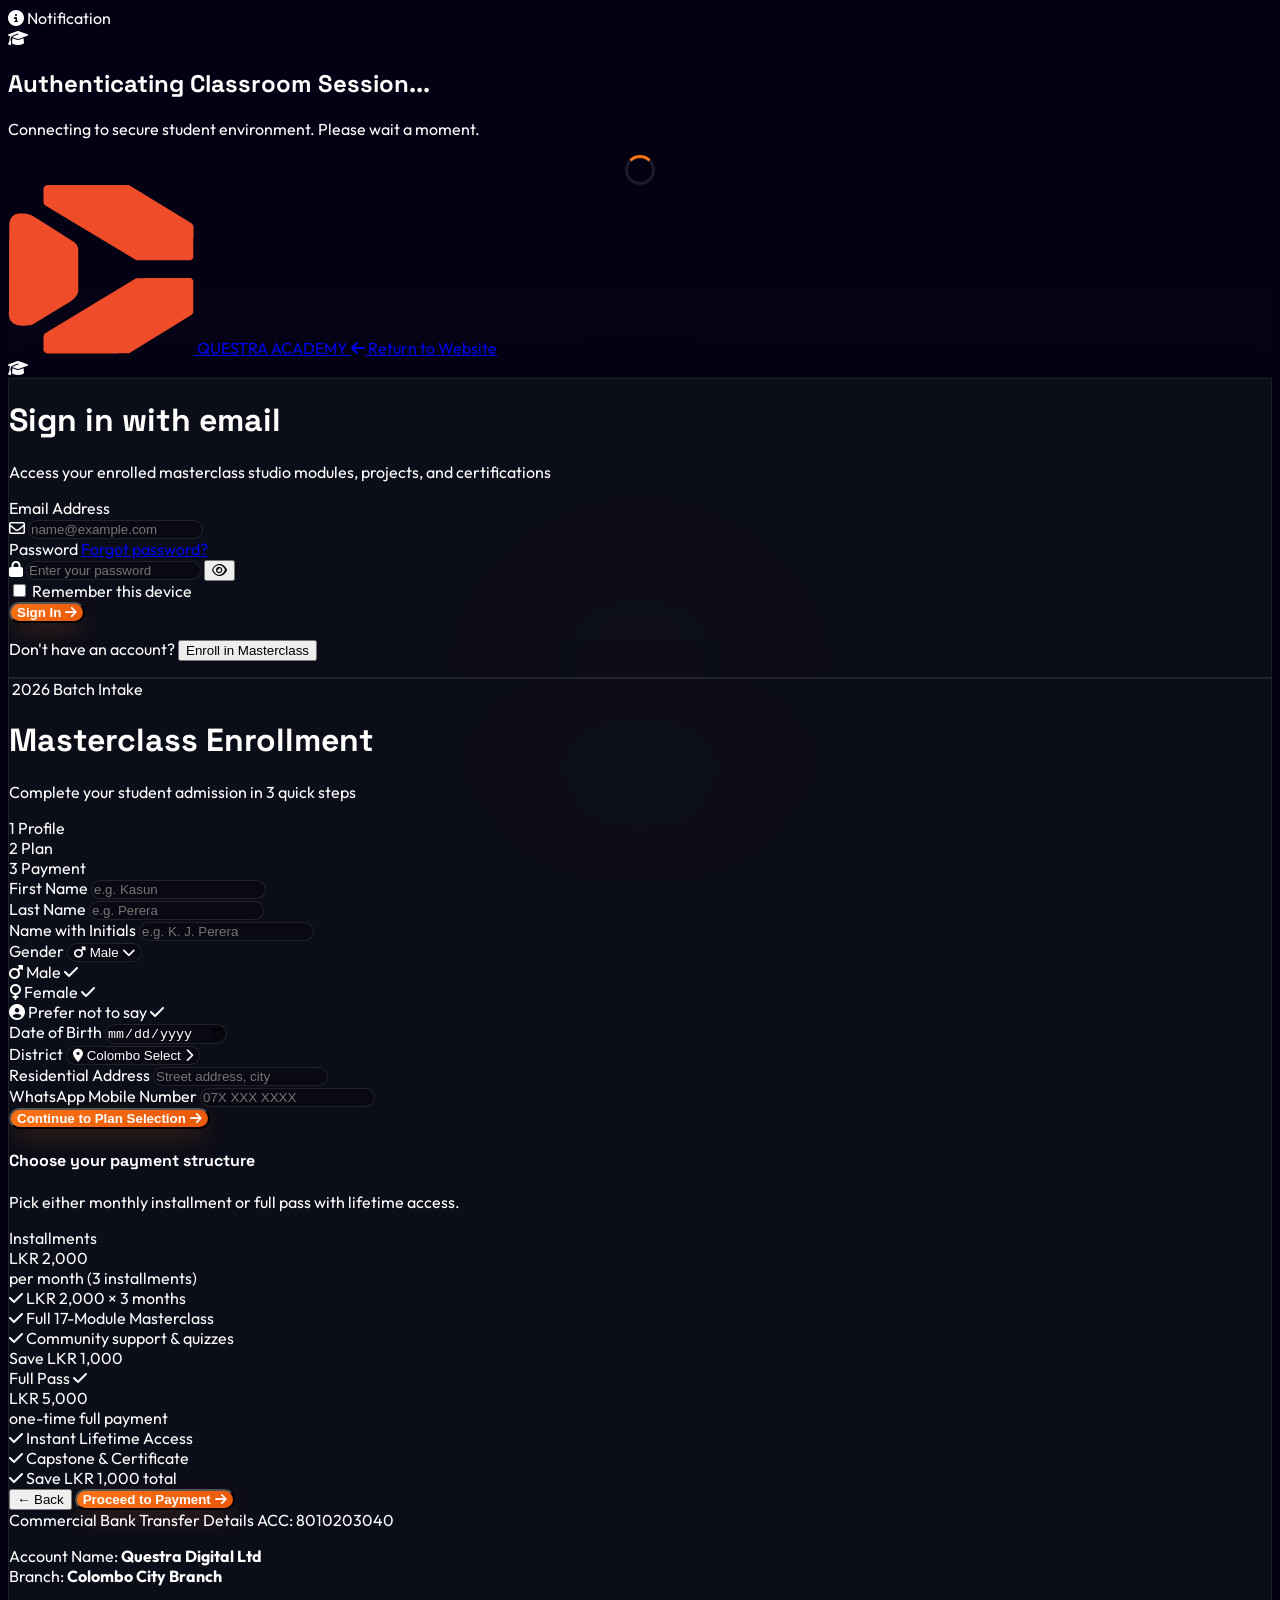
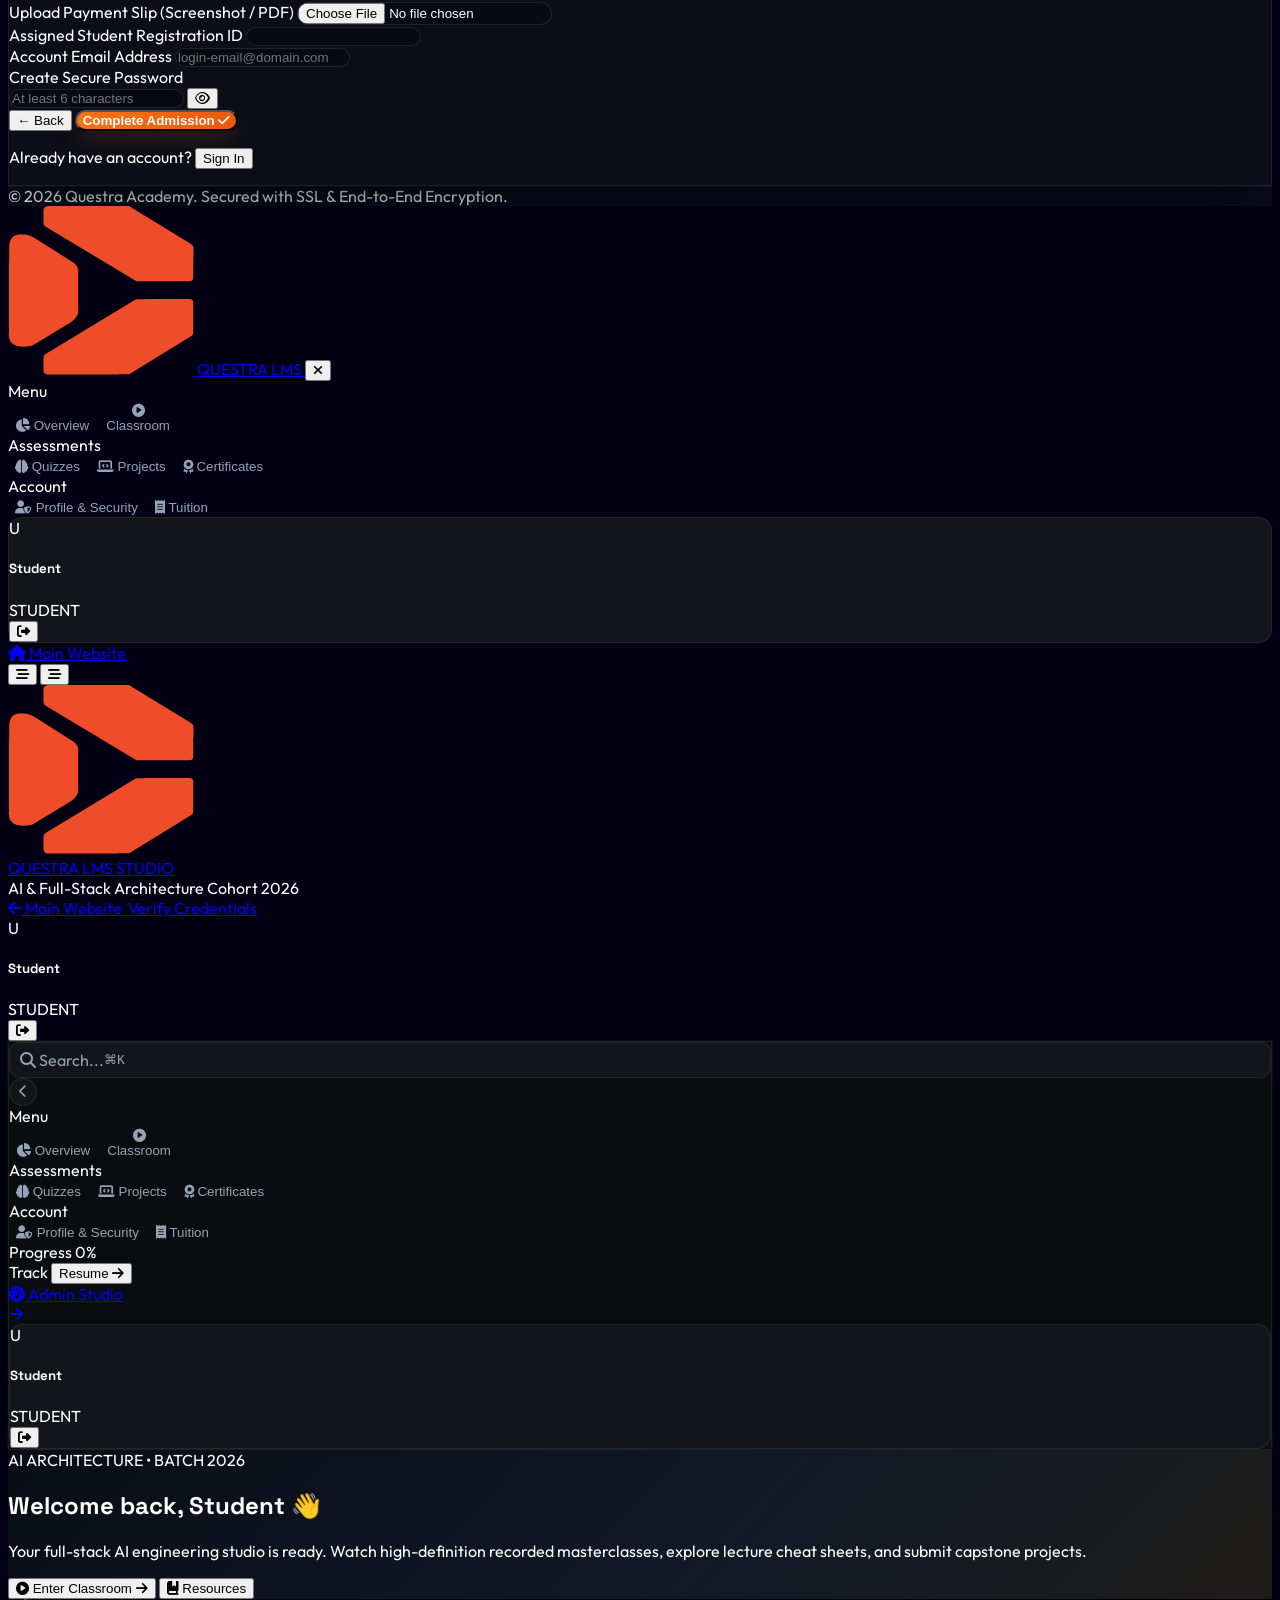
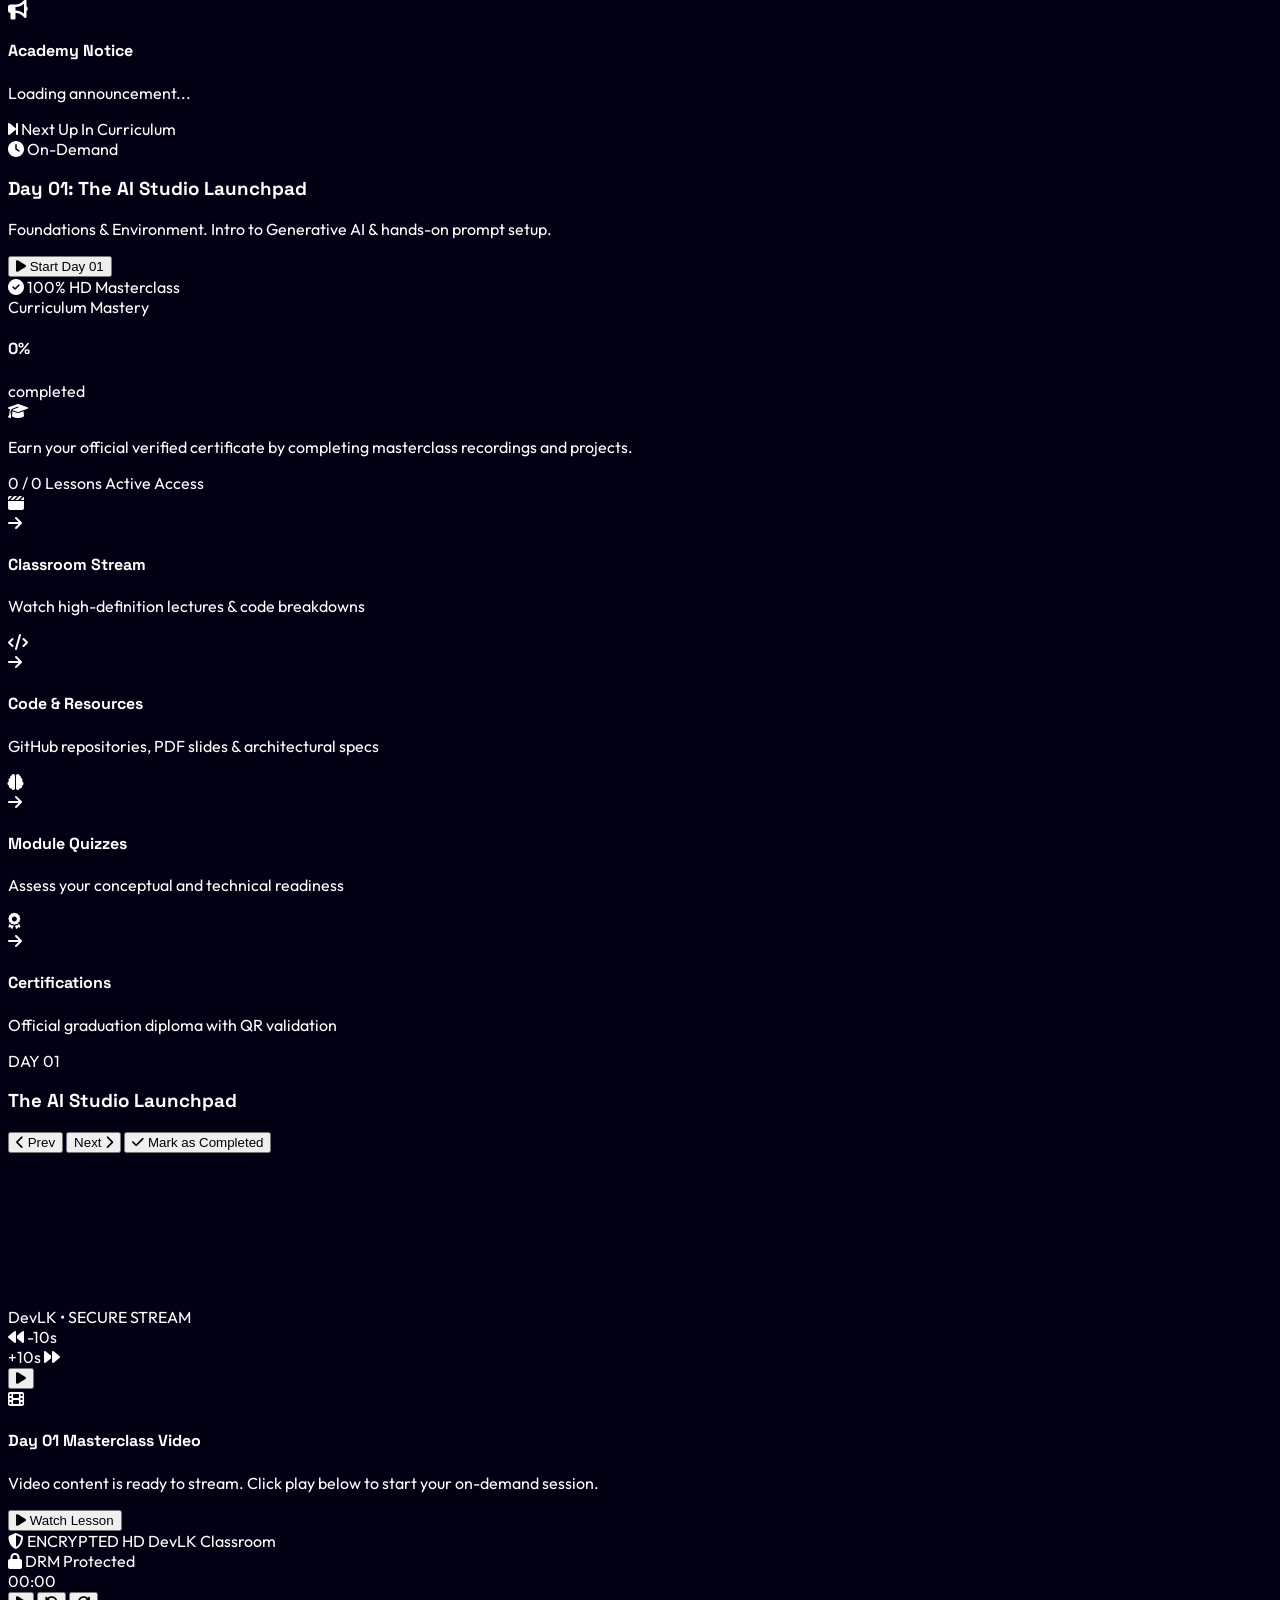
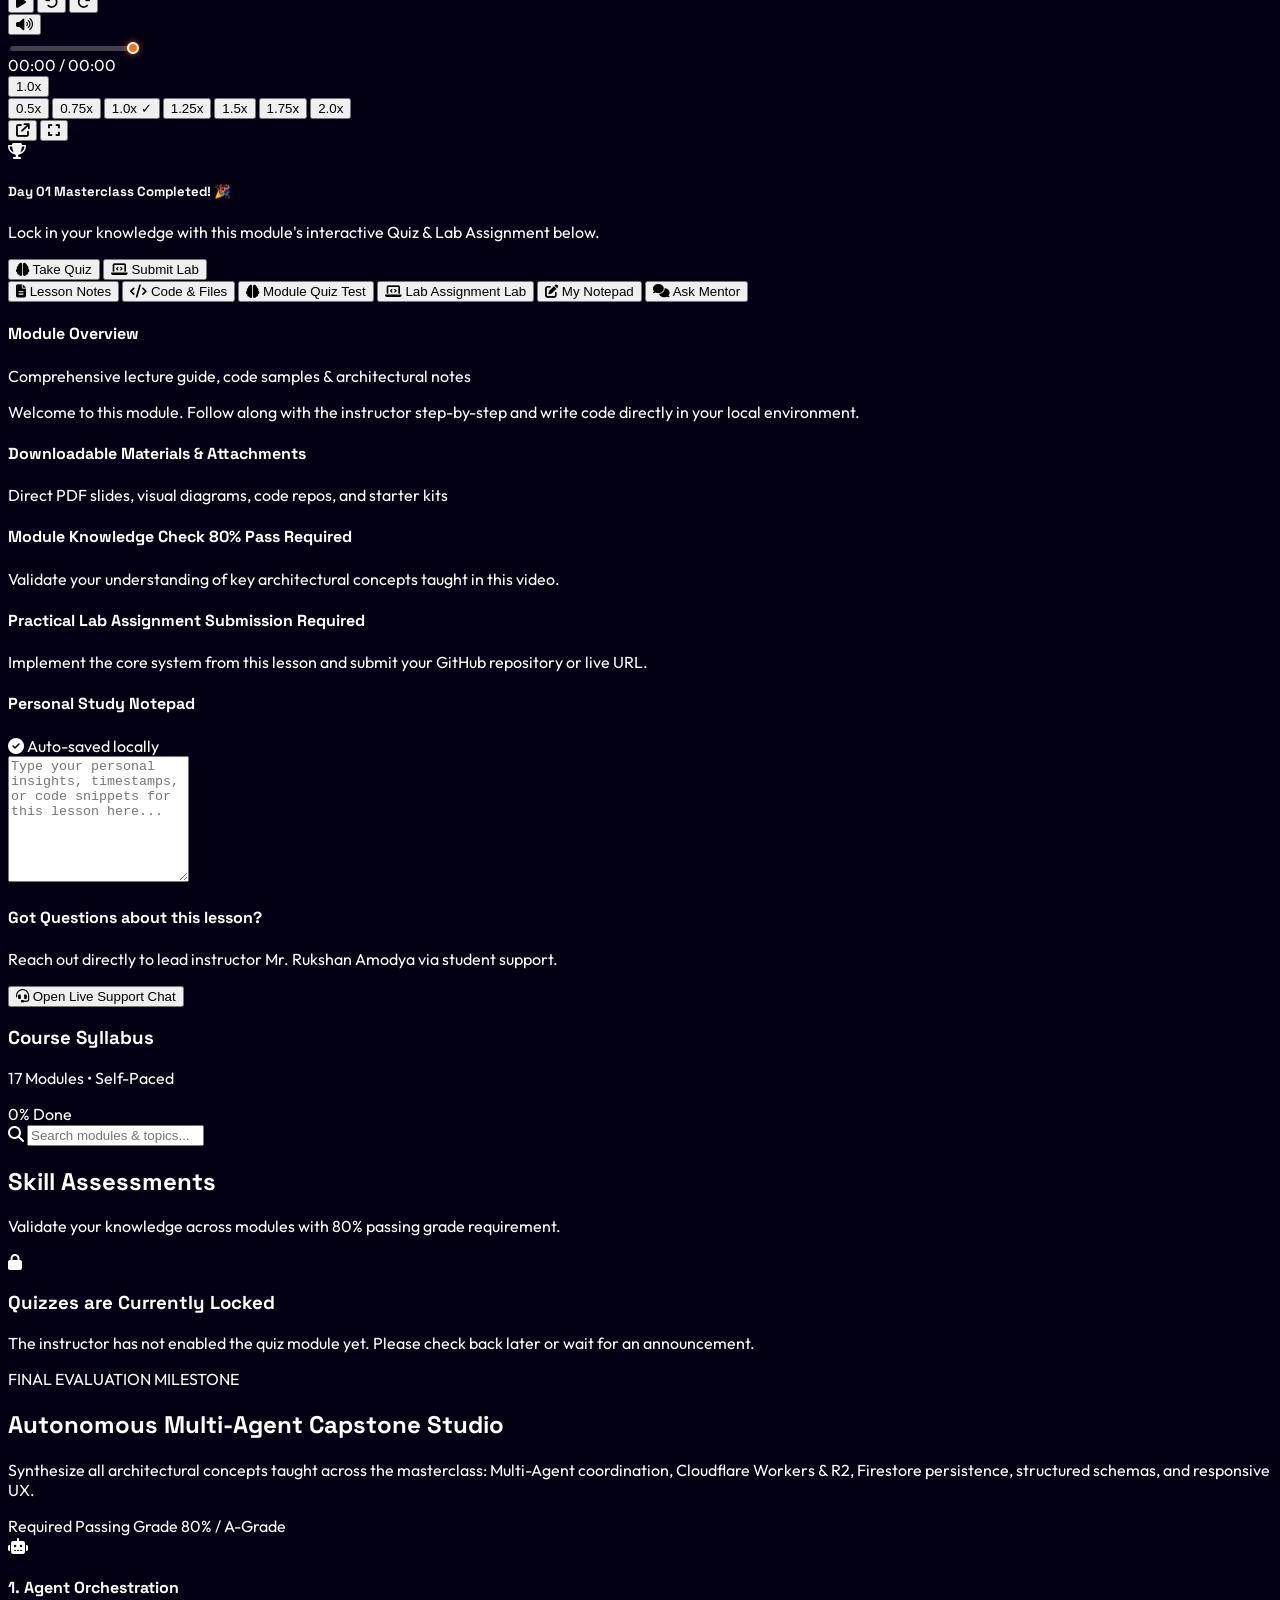
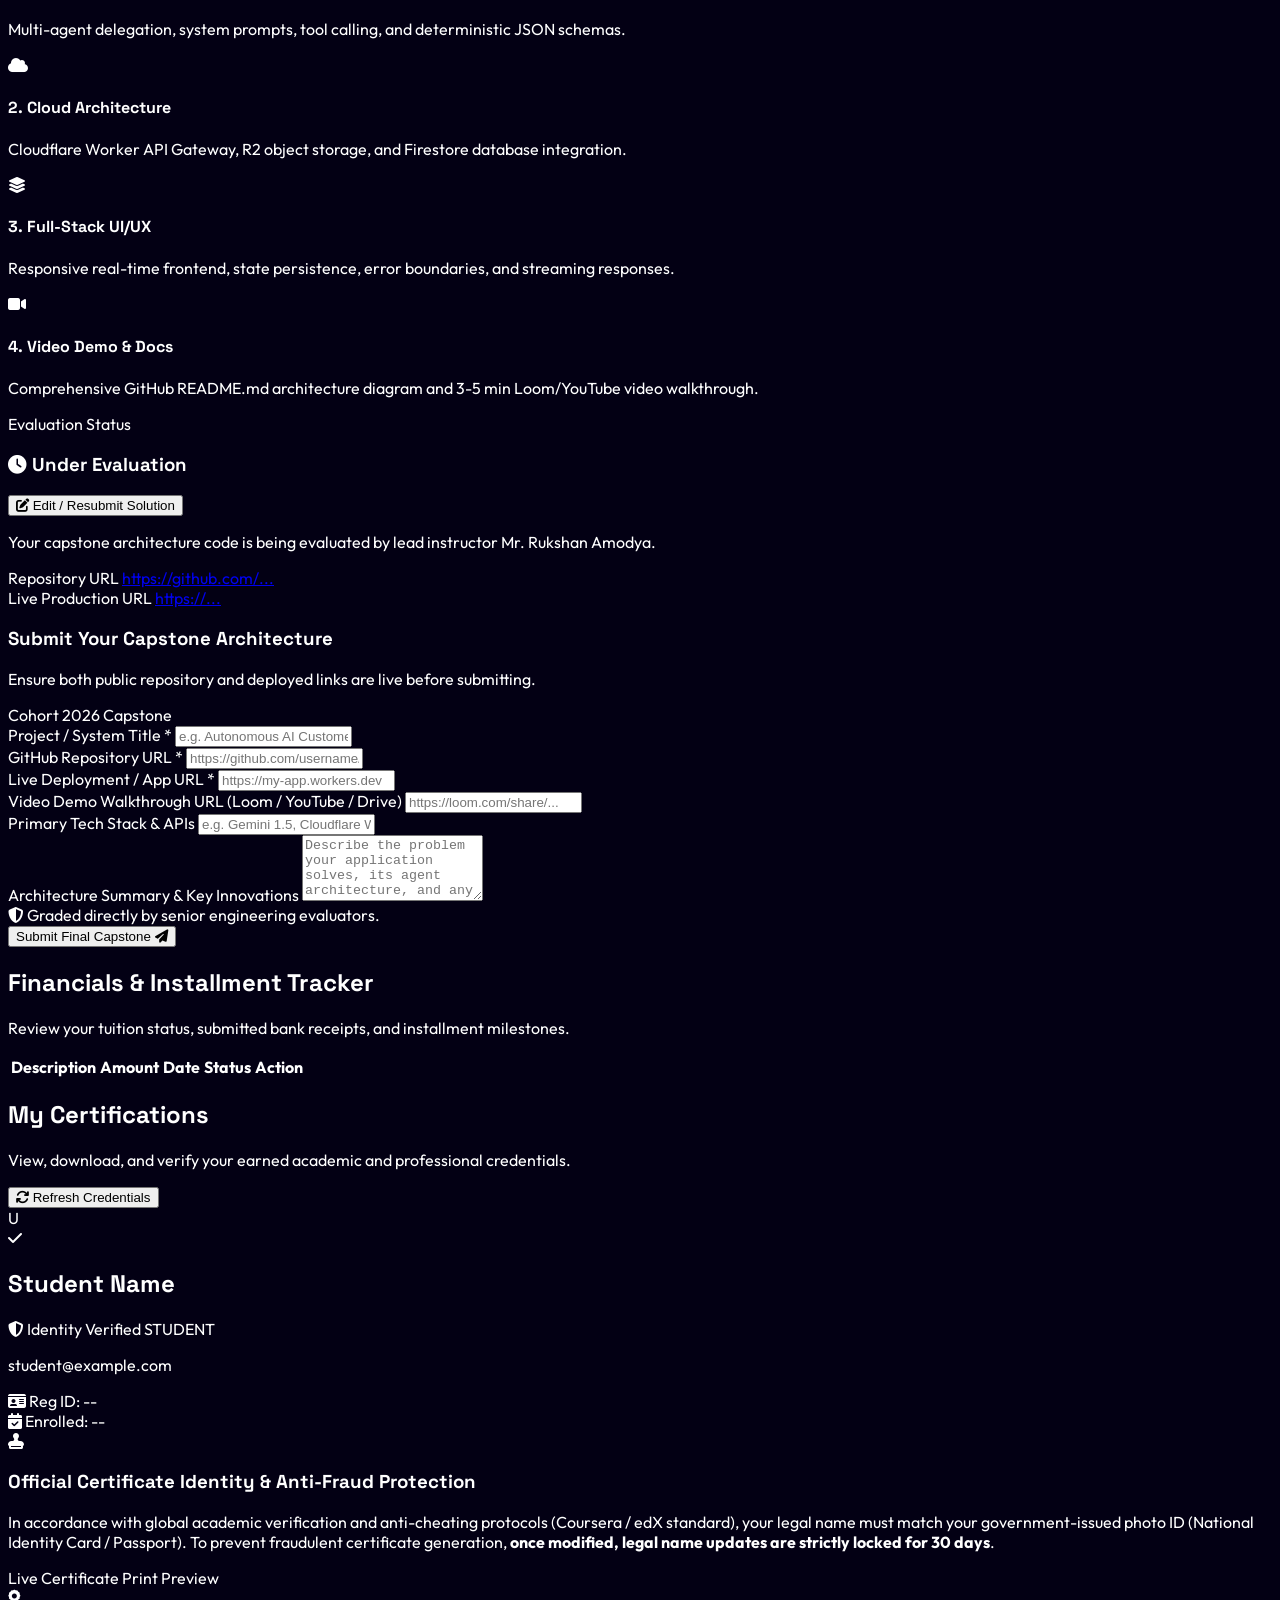
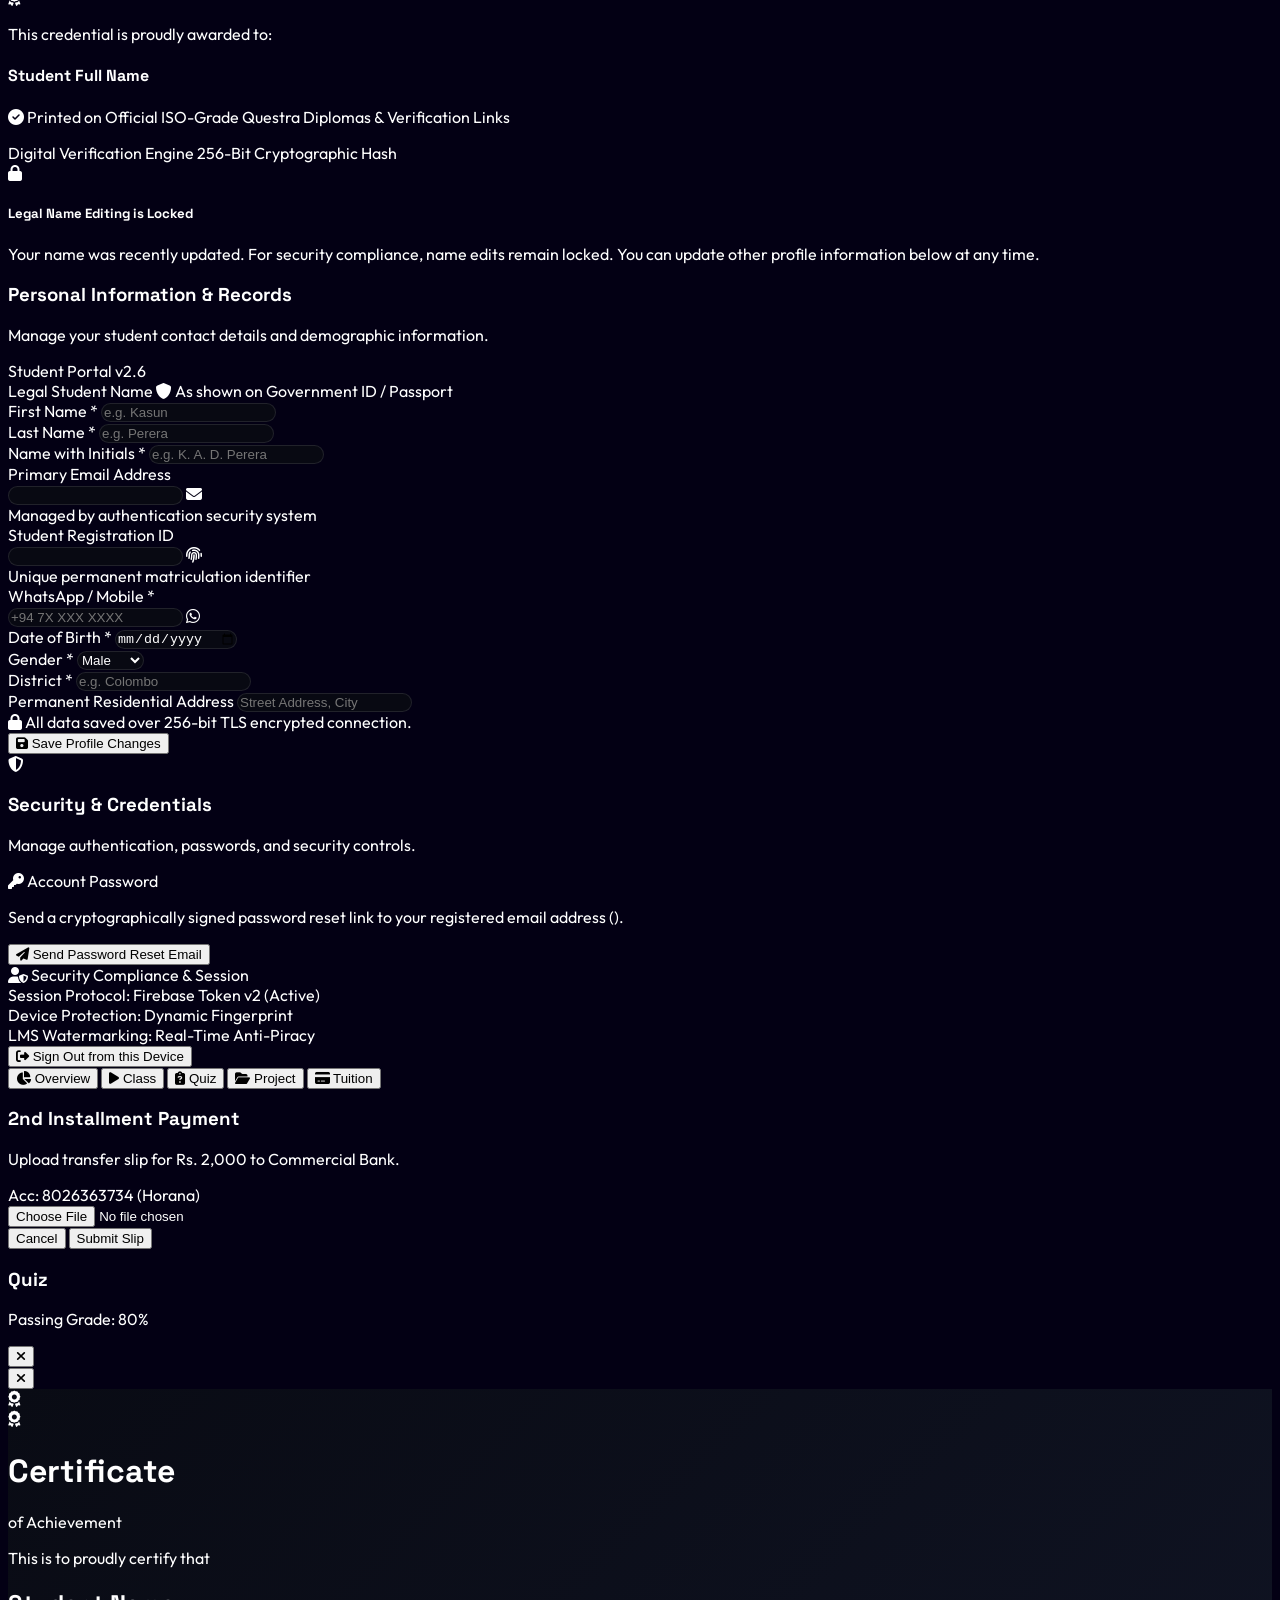
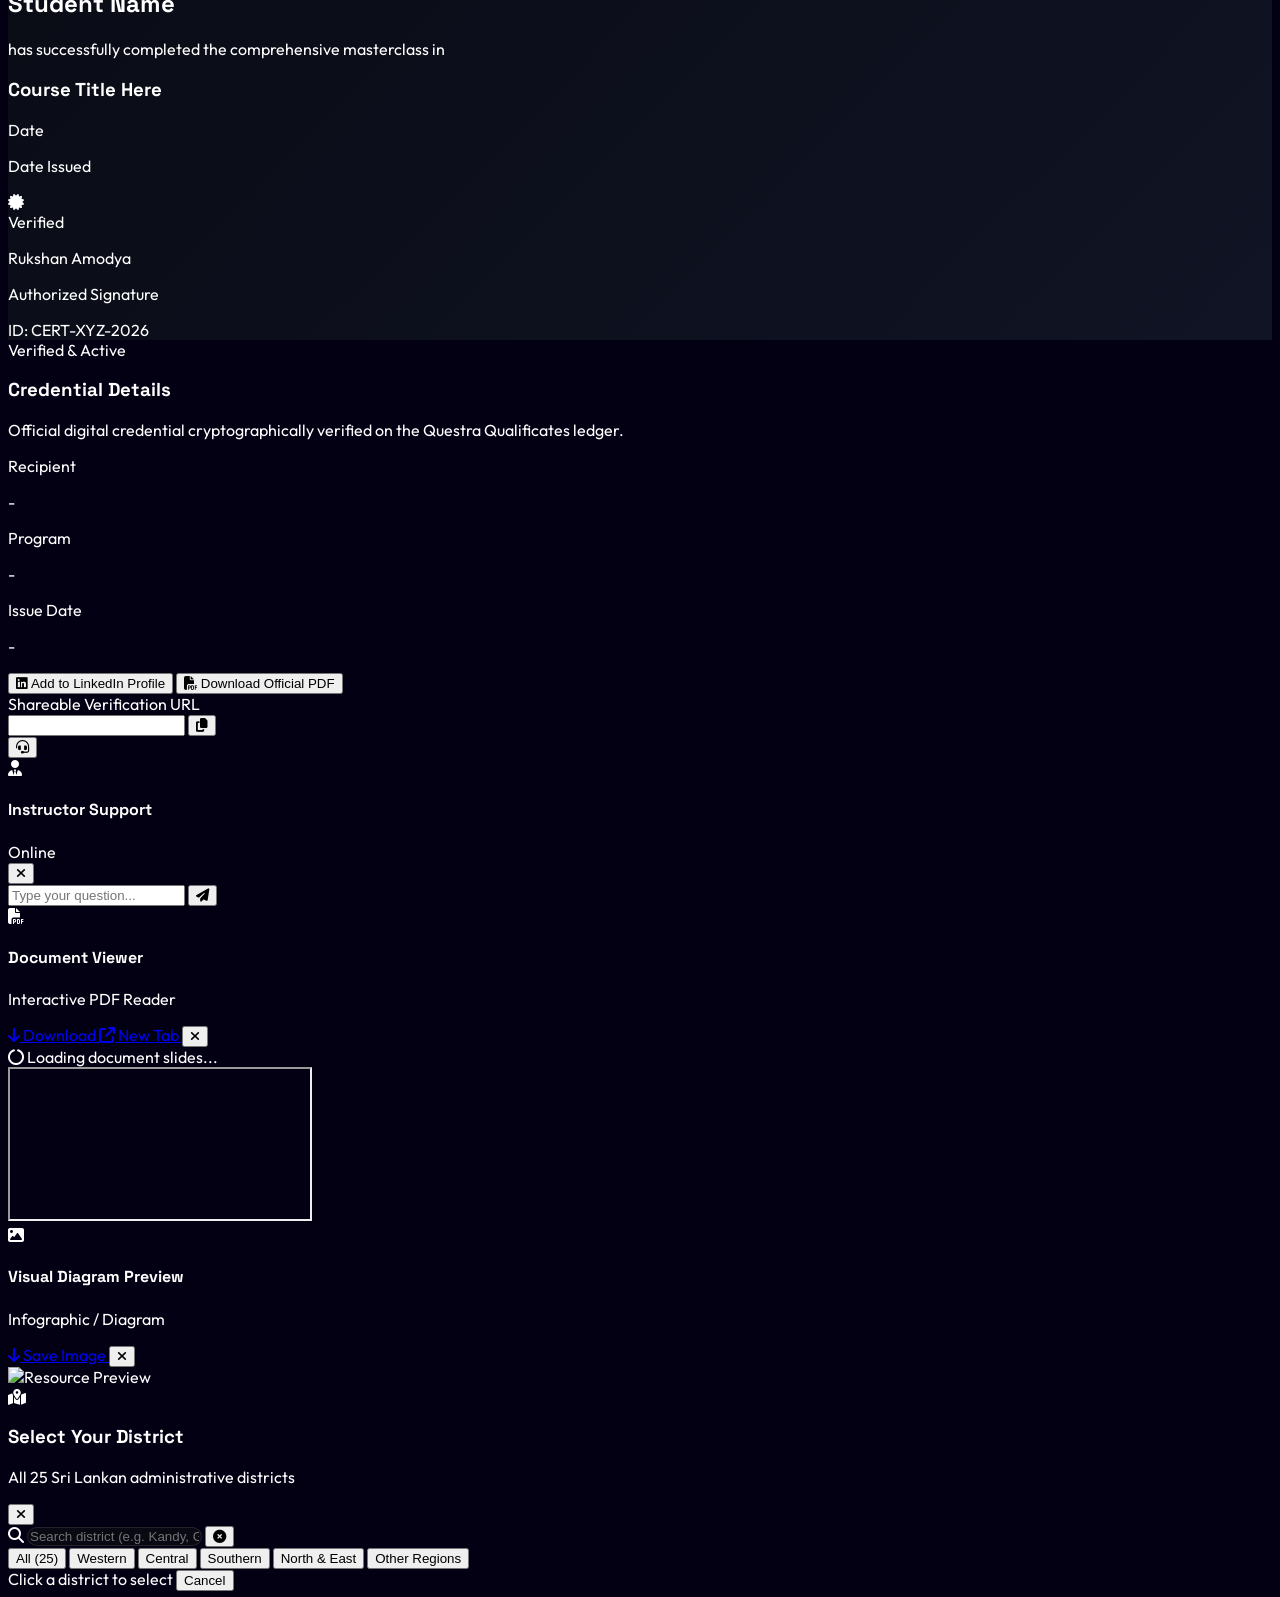
==== commit 5ec6a2b7: "Enhance Dashboard: Remove standalone resources page, upgrade Capstone submission studio, lock Projec" ====
--- a/dashboard.html
+++ b/dashboard.html
@@ -719,10 +719,7 @@
                                 </div>
                                 <span class="truncate flex-1">Classroom</span>
                             </button>
-                            <button onclick="app.dashView('notes')" class="dash-link nav-notes aethera-nav-link group relative w-full flex items-center gap-3 px-3 py-2 rounded-xl font-medium text-xs text-left" title="Resources">
-                                <i class="fa-solid fa-folder-open text-sm text-slate-400 transition shrink-0 w-5 text-center nav-icon"></i>
-                                <span class="truncate flex-1">Resources</span>
-                            </button>
+                            
                         </nav>
                     </div>
 
@@ -905,10 +902,7 @@
                                     <span class="sidebar-text-item truncate flex-1">Classroom</span>
                                 </button>
 
-                                <button onclick="app.dashView('notes')" class="dash-link nav-notes aethera-nav-link group relative w-full flex items-center gap-2.5 px-3 py-2 rounded-xl font-medium text-xs text-left" id="nav-notes" title="Resources">
-                                    <i class="fa-solid fa-folder-open text-sm text-slate-400 transition shrink-0 w-5 text-center nav-icon"></i>
-                                    <span class="sidebar-text-item truncate flex-1">Resources</span>
-                                </button>
+                                
                             </nav>
                         </div>
 
@@ -1113,7 +1107,7 @@
                     </div>
 
                     <!-- 4-Card Quick Action Hub Grid -->
-                    <div class="grid grid-cols-1 sm:grid-cols-2 lg:grid-cols-4 gap-5">
+                    <div class="grid grid-cols-1 sm:grid-cols-3 gap-5">
                         
                         <!-- Card 1: Classroom -->
                         <div onclick="app.dashView('lessons')" class="bg-[#0d0f1a]/90 backdrop-blur-xl p-6 rounded-[2rem] border border-white/[0.08] hover:border-orange-500/50 hover:shadow-xl hover:shadow-orange-500/10 transition cursor-pointer group hover:-translate-y-1 duration-200 flex flex-col justify-between">
@@ -1507,14 +1501,7 @@
                     </div>
                 </div>
 
-                <!-- ================= VIEW 3: RESOURCES ================= -->
-                <div id="view-notes" class="dash-view hidden max-w-7xl mx-auto space-y-6">
-                    <div>
-                        <h2 class="text-3xl font-bold font-heading text-white">Learning Resources & Code Repositories</h2>
-                        <p class="text-slate-300 text-sm mt-1">Official slide decks, code templates, and downloadable assets for all 17 days.</p>
-                    </div>
-                    <div class="grid gap-4" id="notesList"></div>
-                </div>
+                
 
                 <!-- ================= VIEW 4: QUIZZES ================= -->
                 <div id="view-quizzes" class="dash-view hidden max-w-7xl mx-auto space-y-6">
@@ -1541,35 +1528,155 @@
                 </div>
                 
                 <!-- ================= VIEW 5: CAPSTONE PROJECTS ================= -->
-                <div id="view-projects" class="dash-view hidden max-w-7xl mx-auto space-y-6">
-                    <div>
-                        <h2 class="text-3xl font-bold font-heading text-white">Final Project Submission</h2>
-                        <p class="text-slate-300 text-sm mt-1">Submit your production-ready autonomous multi-agent full-stack application for evaluation.</p>
+                <div id="view-projects" class="dash-view hidden max-w-7xl mx-auto space-y-8">
+                    
+                    <!-- Capstone Studio Hero Banner -->
+                    <div class="relative overflow-hidden rounded-[2.5rem] bg-gradient-to-br from-[#0c0e1c] via-[#121528] to-[#1a142e] p-8 sm:p-10 border border-white/[0.08] text-white shadow-2xl">
+                        <div class="absolute -right-16 -top-16 w-80 h-80 bg-orange-500/10 rounded-full blur-3xl pointer-events-none"></div>
+                        <div class="absolute -left-16 -bottom-16 w-80 h-80 bg-purple-500/10 rounded-full blur-3xl pointer-events-none"></div>
+
+                        <div class="relative z-10 flex flex-col lg:flex-row justify-between items-start lg:items-center gap-6">
+                            <div class="max-w-2xl space-y-3">
+                                <div class="inline-flex items-center gap-2 px-3.5 py-1 rounded-full bg-orange-500/15 border border-orange-500/30 text-orange-400 text-xs font-mono font-bold tracking-wider">
+                                    <span class="w-2 h-2 rounded-full bg-orange-400 animate-pulse"></span>
+                                    <span>FINAL EVALUATION MILESTONE</span>
+                                </div>
+                                <h2 class="text-3xl sm:text-4xl font-black font-heading tracking-tight text-white">
+                                    Autonomous Multi-Agent Capstone Studio
+                                </h2>
+                                <p class="text-slate-300 text-xs sm:text-sm leading-relaxed">
+                                    Synthesize all architectural concepts taught across the masterclass: Multi-Agent coordination, Cloudflare Workers & R2, Firestore persistence, structured schemas, and responsive UX.
+                                </p>
+                            </div>
+
+                            <div class="flex items-center gap-3 shrink-0">
+                                <div class="px-5 py-3 rounded-2xl bg-white/5 border border-white/10 text-center backdrop-blur-md">
+                                    <span class="text-[10px] uppercase font-mono font-bold text-slate-400 block">Required Passing Grade</span>
+                                    <span class="text-xl font-black text-emerald-400 font-heading">80% / A-Grade</span>
+                                </div>
+                            </div>
+                        </div>
                     </div>
-                    
-                    <!-- Project Status Display -->
-                    <div id="project-status-display" class="bg-[#0d0f1a] p-8 rounded-[2rem] border border-white/[0.08] shadow-sm mb-8 hidden">
-                        <h3 class="text-xl font-bold mb-2 flex items-center gap-2 font-heading text-white" id="projectStatusHeader"></h3>
-                        <p class="text-slate-300 mb-4 text-sm font-medium" id="projectStatusDetail"></p>
-                        <p class="text-sm text-slate-500">Submission Link: <a href="#" id="submittedProjectLink" target="_blank" class="text-orange-600 font-bold hover:underline font-mono truncate max-w-full inline-block"></a></p>
-                        <button onclick="app.showProjectForm(true)" class="mt-4 text-xs font-bold text-slate-100 hover:text-orange-600 transition">Edit Submission &rarr;</button>
+
+                    <!-- 4 Architecture Guidelines Bento Grid -->
+                    <div class="grid grid-cols-1 md:grid-cols-2 lg:grid-cols-4 gap-4">
+                        <div class="p-5 rounded-2xl bg-[#0d0f1a] border border-white/[0.06] space-y-2">
+                            <div class="w-10 h-10 rounded-xl bg-orange-500/10 text-orange-400 border border-orange-500/20 flex items-center justify-center text-lg">
+                                <i class="fa-solid fa-robot"></i>
+                            </div>
+                            <h4 class="text-sm font-bold text-white font-heading">1. Agent Orchestration</h4>
+                            <p class="text-xs text-slate-400 leading-relaxed">Multi-agent delegation, system prompts, tool calling, and deterministic JSON schemas.</p>
+                        </div>
+
+                        <div class="p-5 rounded-2xl bg-[#0d0f1a] border border-white/[0.06] space-y-2">
+                            <div class="w-10 h-10 rounded-xl bg-cyan-500/10 text-cyan-400 border border-cyan-500/20 flex items-center justify-center text-lg">
+                                <i class="fa-solid fa-cloud"></i>
+                            </div>
+                            <h4 class="text-sm font-bold text-white font-heading">2. Cloud Architecture</h4>
+                            <p class="text-xs text-slate-400 leading-relaxed">Cloudflare Worker API Gateway, R2 object storage, and Firestore database integration.</p>
+                        </div>
+
+                        <div class="p-5 rounded-2xl bg-[#0d0f1a] border border-white/[0.06] space-y-2">
+                            <div class="w-10 h-10 rounded-xl bg-purple-500/10 text-purple-400 border border-purple-500/20 flex items-center justify-center text-lg">
+                                <i class="fa-solid fa-layer-group"></i>
+                            </div>
+                            <h4 class="text-sm font-bold text-white font-heading">3. Full-Stack UI/UX</h4>
+                            <p class="text-xs text-slate-400 leading-relaxed">Responsive real-time frontend, state persistence, error boundaries, and streaming responses.</p>
+                        </div>
+
+                        <div class="p-5 rounded-2xl bg-[#0d0f1a] border border-white/[0.06] space-y-2">
+                            <div class="w-10 h-10 rounded-xl bg-emerald-500/10 text-emerald-400 border border-emerald-500/20 flex items-center justify-center text-lg">
+                                <i class="fa-solid fa-video"></i>
+                            </div>
+                            <h4 class="text-sm font-bold text-white font-heading">4. Video Demo & Docs</h4>
+                            <p class="text-xs text-slate-400 leading-relaxed">Comprehensive GitHub README.md architecture diagram and 3-5 min Loom/YouTube video walkthrough.</p>
+                        </div>
                     </div>
 
+                    <!-- Project Status Display (When Submitted) -->
+                    <div id="project-status-display" class="bg-[#0d0f1a] p-6 sm:p-8 rounded-[2rem] border border-white/[0.08] shadow-2xl hidden space-y-4">
+                        <div class="flex flex-col sm:flex-row sm:items-center justify-between gap-4 pb-4 border-b border-white/[0.06]">
+                            <div>
+                                <span class="text-[10px] font-mono uppercase font-bold text-slate-400 tracking-wider">Evaluation Status</span>
+                                <h3 class="text-xl font-bold flex items-center gap-2 font-heading text-white mt-0.5" id="projectStatusHeader">
+                                    <i class="fa-solid fa-clock text-amber-400"></i> Under Evaluation
+                                </h3>
+                            </div>
+                            <button onclick="app.showProjectForm(true)" class="px-4 py-2 rounded-xl bg-white/5 hover:bg-white/10 border border-white/10 text-xs font-bold text-slate-200 transition flex items-center gap-2 self-start sm:self-auto">
+                                <i class="fa-solid fa-pen-to-square text-orange-400"></i> Edit / Resubmit Solution
+                            </button>
+                        </div>
+                        
+                        <p class="text-slate-300 text-xs sm:text-sm leading-relaxed" id="projectStatusDetail">
+                            Your capstone architecture code is being evaluated by lead instructor Mr. Rukshan Amodya.
+                        </p>
+
+                        <div class="p-4 rounded-2xl bg-[#080912] border border-white/[0.06] grid grid-cols-1 sm:grid-cols-2 gap-3 text-xs font-mono">
+                            <div>
+                                <span class="text-[10px] text-slate-500 uppercase block font-bold">Repository URL</span>
+                                <a href="#" id="submittedProjectLink" target="_blank" class="text-orange-400 font-bold hover:underline truncate block mt-0.5">https://github.com/...</a>
+                            </div>
+                            <div>
+                                <span class="text-[10px] text-slate-500 uppercase block font-bold">Live Production URL</span>
+                                <a href="#" id="submittedDemoLink" target="_blank" class="text-cyan-400 font-bold hover:underline truncate block mt-0.5">https://...</a>
+                            </div>
+                        </div>
+                    </div>
+
                     <!-- Project Submission Form -->
-                    <div id="project-submission-form" class="bg-[#0d0f1a]/95 rounded-[2rem] border border-white/[0.08] shadow-2xl p-8 max-w-3xl backdrop-blur-xl">
-                        <h3 class="text-xl font-bold mb-4 font-heading text-white">Submit Your Masterpiece</h3>
-                        <form id="projectForm" class="space-y-4">
+                    <div id="project-submission-form" class="bg-[#0d0f1a] p-6 sm:p-8 rounded-[2.5rem] border border-white/[0.08] shadow-2xl">
+                        <div class="flex items-center justify-between pb-6 border-b border-white/[0.06] mb-6">
                             <div>
-                                <label class="block text-xs uppercase tracking-wider text-slate-300 mb-1.5 font-bold">Project Title *</label>
-                                <input type="text" id="projTitle" required class="w-full px-4 py-3.5 rounded-xl text-sm bg-[#080912] border border-white/[0.08] focus:bg-[#0d0f1a] focus:border-orange-500 outline-none transition font-medium text-white" placeholder="e.g. AI Autonomous Research & Execution Agent">
-                            </div>
+                                <h3 class="text-xl font-bold font-heading text-white">Submit Your Capstone Architecture</h3>
+                                <p class="text-xs text-slate-400 mt-0.5">Ensure both public repository and deployed links are live before submitting.</p>
+                            </div>
+                            <span class="text-xs font-mono text-orange-400 bg-orange-500/10 border border-orange-500/20 px-3 py-1 rounded-full font-bold">
+                                Cohort 2026 Capstone
+                            </span>
+                        </div>
+
+                        <form id="projectForm" onsubmit="app.submitProject(event)" class="space-y-5">
                             <div>
-                                <label class="block text-xs uppercase tracking-wider text-slate-300 mb-1.5 font-bold">Live Project / GitHub URL *</label>
-                                <input type="url" id="projUrl" required class="w-full px-4 py-3.5 rounded-xl text-sm font-mono bg-[#080912] border border-white/[0.08] focus:bg-[#0d0f1a] focus:border-orange-500 outline-none transition text-white" placeholder="https://github.com/your-username/questra-agent">
-                            </div>
-                            <button type="submit" id="projSubmitBtn" class="bg-[#05060c] hover:bg-black text-white px-8 py-3.5 rounded-full font-bold transition shadow-lg text-sm active:scale-95">
-                                Submit for Review
-                            </button>
+                                <label class="block text-xs uppercase tracking-wider text-slate-300 mb-1.5 font-bold font-mono">Project / System Title *</label>
+                                <input type="text" id="projTitle" required class="w-full px-4 py-3 rounded-xl text-sm bg-[#080912] border border-white/10 focus:border-orange-500 outline-none transition font-medium text-white placeholder-slate-500" placeholder="e.g. Autonomous AI Customer Intelligence & Execution Platform">
+                            </div>
+
+                            <div class="grid grid-cols-1 sm:grid-cols-2 gap-4">
+                                <div>
+                                    <label class="block text-xs uppercase tracking-wider text-slate-300 mb-1.5 font-bold font-mono">GitHub Repository URL *</label>
+                                    <input type="url" id="projUrl" required class="w-full px-4 py-3 rounded-xl text-xs sm:text-sm font-mono bg-[#080912] border border-white/10 focus:border-orange-500 outline-none transition text-white placeholder-slate-500" placeholder="https://github.com/username/project">
+                                </div>
+                                <div>
+                                    <label class="block text-xs uppercase tracking-wider text-slate-300 mb-1.5 font-bold font-mono">Live Deployment / App URL *</label>
+                                    <input type="url" id="projLiveUrl" required class="w-full px-4 py-3 rounded-xl text-xs sm:text-sm font-mono bg-[#080912] border border-white/10 focus:border-orange-500 outline-none transition text-white placeholder-slate-500" placeholder="https://my-app.workers.dev">
+                                </div>
+                            </div>
+
+                            <div class="grid grid-cols-1 sm:grid-cols-2 gap-4">
+                                <div>
+                                    <label class="block text-xs uppercase tracking-wider text-slate-300 mb-1.5 font-bold font-mono">Video Demo Walkthrough URL (Loom / YouTube / Drive)</label>
+                                    <input type="url" id="projVideoUrl" class="w-full px-4 py-3 rounded-xl text-xs sm:text-sm font-mono bg-[#080912] border border-white/10 focus:border-orange-500 outline-none transition text-white placeholder-slate-500" placeholder="https://loom.com/share/...">
+                                </div>
+                                <div>
+                                    <label class="block text-xs uppercase tracking-wider text-slate-300 mb-1.5 font-bold font-mono">Primary Tech Stack & APIs</label>
+                                    <input type="text" id="projTechStack" class="w-full px-4 py-3 rounded-xl text-xs sm:text-sm bg-[#080912] border border-white/10 focus:border-orange-500 outline-none transition text-white placeholder-slate-500" placeholder="e.g. Gemini 1.5, Cloudflare Workers, Firestore, Tailwind, GSAP">
+                                </div>
+                            </div>
+
+                            <div>
+                                <label class="block text-xs uppercase tracking-wider text-slate-300 mb-1.5 font-bold font-mono">Architecture Summary & Key Innovations</label>
+                                <textarea id="projSummary" rows="4" class="w-full p-4 rounded-xl text-xs sm:text-sm bg-[#080912] border border-white/10 focus:border-orange-500 outline-none transition text-white placeholder-slate-500" placeholder="Describe the problem your application solves, its agent architecture, and any custom tools implemented..."></textarea>
+                            </div>
+
+                            <div class="flex flex-col sm:flex-row items-center justify-between gap-4 pt-2">
+                                <div class="text-xs text-slate-400 flex items-center gap-2">
+                                    <i class="fa-solid fa-shield-halved text-emerald-400"></i>
+                                    <span>Graded directly by senior engineering evaluators.</span>
+                                </div>
+                                <button type="submit" id="projSubmitBtn" class="w-full sm:w-auto bg-gradient-to-r from-orange-500 to-amber-500 hover:from-orange-600 hover:to-amber-600 text-white px-8 py-3.5 rounded-full font-bold transition shadow-lg shadow-orange-500/25 text-xs sm:text-sm active:scale-95 flex items-center justify-center gap-2">
+                                    <span>Submit Final Capstone</span> <i class="fa-solid fa-paper-plane text-xs"></i>
+                                </button>
+                            </div>
                         </form>
                     </div>
                 </div>
@@ -2257,6 +2364,81 @@
 
 
         window.app = {
+
+            // --- PROFILE PHOTO UPLOAD HANDLER ---
+            handleProfilePhotoUpload: async (event) => {
+                const file = event.target.files && event.target.files[0];
+                if (!file) return;
+
+                if (file.size > 5 * 1024 * 1024) {
+                    return app.toast('Profile photo must be less than 5MB');
+                }
+
+                try {
+                    app.toast('Uploading profile photo...');
+                    const publicUrl = await app.uploadSlipToR2(file);
+                    
+                    if (app.user) {
+                        await updateDoc(doc(db, "users", app.user.uid), {
+                            photoURL: publicUrl
+                        });
+                        if (app.userData) app.userData.photoURL = publicUrl;
+                        app.updateAvatarImages(publicUrl);
+                        app.toast('Profile photo updated successfully!');
+                    }
+                } catch(e) {
+                    console.error("Photo upload error:", e);
+                    app.toast('Photo upload failed: ' + e.message);
+                }
+            },
+
+            updateAvatarImages: (photoUrl) => {
+                if (!photoUrl) return;
+                const avatarEls = ['topNavAvatar', 'dashAvatar', 'drawerAvatar', 'profileBigAvatar'];
+                avatarEls.forEach(id => {
+                    const el = document.getElementById(id);
+                    if (el) {
+                        el.innerHTML = `<img src="${photoUrl}" alt="Avatar" class="w-full h-full object-cover rounded-full">`;
+                    }
+                });
+            },
+
+            // --- 90% COURSE PROGRESS GATEKEEPER LOCKS ---
+            checkProgressLocks: () => {
+                const total = (app.lessonsList && app.lessonsList.length > 0) ? app.lessonsList.length : 0;
+                const completedCount = app.completedLessons ? app.completedLessons.filter(day => app.lessonsList && app.lessonsList.some(l => l.day === day)).length : 0;
+                const prog = total > 0 ? Math.min(Math.round((completedCount / total) * 100), 100) : 0;
+                const isUnlocked = prog >= 90 || (app.userData && app.userData.role === 'admin');
+
+                // Desktop Sidebar Links
+                const navProjects = document.getElementById('nav-projects');
+                const navCerts = document.getElementById('nav-certificates');
+
+                // Mobile Drawer Links
+                const drawerProjects = document.querySelector('.dash-link.nav-projects');
+                const drawerCerts = document.querySelector('.dash-link.nav-certificates');
+
+                // Mobile Bottom Nav
+                const mobProjects = document.getElementById('mob-nav-projects');
+
+                if (isUnlocked) {
+                    if (navProjects) navProjects.classList.remove('hidden');
+                    if (navCerts) navCerts.classList.remove('hidden');
+                    if (drawerProjects) drawerProjects.classList.remove('hidden');
+                    if (drawerCerts) drawerCerts.classList.remove('hidden');
+                    if (mobProjects) mobProjects.classList.remove('hidden');
+                } else {
+                    // Hide Projects & Certificates in sidebar until 90% is achieved
+                    if (navProjects) navProjects.classList.add('hidden');
+                    if (navCerts) navCerts.classList.add('hidden');
+                    if (drawerProjects) drawerProjects.classList.add('hidden');
+                    if (drawerCerts) drawerCerts.classList.add('hidden');
+                    if (mobProjects) mobProjects.classList.add('hidden');
+                }
+
+                return { prog, isUnlocked };
+            },
+
 
             currentRegStep: 1,
 
@@ -2885,6 +3067,9 @@
                 if (topNavAvatar) topNavAvatar.innerText = initialChar;
 
                 const drawerAvatar = document.getElementById('drawerAvatar');
+                if (app.userData.photoURL) {
+                    app.updateAvatarImages(app.userData.photoURL);
+                }
                 if (drawerAvatar) drawerAvatar.innerText = initialChar;
                 
                 if (app.userData.completedLessons && Array.isArray(app.userData.completedLessons)) {
@@ -2911,6 +3096,7 @@
                 await app.fetchLessonsData();
                 await app.calcCourseProgress();
                 app.updateResumeCard();
+                app.checkProgressLocks();
 
                 // Initialize Sidebar Collapsed State from LocalStorage
                 const savedCollapsed = localStorage.getItem('questra_sidebar_collapsed') === 'true';
@@ -2963,8 +3149,57 @@
                 if(viewId === 'lessons') app.loadLessons();
                 if(viewId === 'notes') app.loadNotes();
                 if(viewId === 'quizzes') app.loadStudentQuizzes();
-                if(viewId === 'projects') app.loadStudentProjects();
-                if(viewId === 'certificates') app.loadStudentCerts();
+                if(viewId === 'projects') {
+                    const { isUnlocked, prog } = app.checkProgressLocks();
+                    if (!isUnlocked) {
+                        const targetView = document.getElementById('view-projects');
+                        if (targetView) {
+                            targetView.innerHTML = `
+                                <div class="text-center p-12 bg-[#0d0f1a] rounded-[2.5rem] border border-white/[0.08] shadow-2xl max-w-xl mx-auto my-12 space-y-4">
+                                    <div class="w-16 h-16 rounded-3xl bg-amber-500/10 text-amber-400 border border-amber-500/20 flex items-center justify-center text-3xl mx-auto">
+                                        <i class="fa-solid fa-lock"></i>
+                                    </div>
+                                    <h3 class="text-2xl font-bold font-heading text-white">Capstone Studio Locked</h3>
+                                    <p class="text-slate-300 text-sm leading-relaxed">
+                                        You have currently completed <strong class="text-orange-400">${prog}%</strong> of the curriculum. The Final Capstone Project submission unlocks automatically once you complete <strong class="text-emerald-400">90% or more</strong> of your masterclass recordings.
+                                    </p>
+                                    <div class="w-full bg-[#141624] h-2 rounded-full overflow-hidden my-4">
+                                        <div class="bg-gradient-to-r from-orange-500 to-amber-400 h-full transition-all" style="width: ${prog}%"></div>
+                                    </div>
+                                    <button onclick="app.dashView('lessons')" class="bg-gradient-to-r from-orange-500 to-amber-500 hover:from-orange-600 hover:to-amber-600 text-white px-6 py-3 rounded-full text-xs font-bold transition shadow-lg shadow-orange-500/20">
+                                        Resume Classroom Lessons &rarr;
+                                    </button>
+                                </div>
+                            `;
+                        }
+                        return;
+                    }
+                    app.loadStudentProjects();
+                }
+                if(viewId === 'certificates') {
+                    const { isUnlocked, prog } = app.checkProgressLocks();
+                    if (!isUnlocked) {
+                        const targetView = document.getElementById('view-certificates');
+                        if (targetView) {
+                            targetView.innerHTML = `
+                                <div class="text-center p-12 bg-[#0d0f1a] rounded-[2.5rem] border border-white/[0.08] shadow-2xl max-w-xl mx-auto my-12 space-y-4">
+                                    <div class="w-16 h-16 rounded-3xl bg-orange-500/10 text-orange-400 border border-orange-500/20 flex items-center justify-center text-3xl mx-auto">
+                                        <i class="fa-solid fa-award"></i>
+                                    </div>
+                                    <h3 class="text-2xl font-bold font-heading text-white">Certificates Milestone</h3>
+                                    <p class="text-slate-300 text-sm leading-relaxed">
+                                        Official verified Questra Credentials require <strong class="text-emerald-400">90%+ Curriculum Mastery</strong> and an approved Capstone project.
+                                    </p>
+                                    <button onclick="app.dashView('lessons')" class="bg-gradient-to-r from-orange-500 to-amber-500 hover:from-orange-600 hover:to-amber-600 text-white px-6 py-3 rounded-full text-xs font-bold transition shadow-lg shadow-orange-500/20">
+                                        Continue Learning &rarr;
+                                    </button>
+                                </div>
+                            `;
+                        }
+                        return;
+                    }
+                    app.loadStudentCerts();
+                }
                 if(viewId === 'profile') app.loadProfile();
             },
 
@@ -3061,15 +3296,10 @@
                 }
 
                 const filterLower = filterText.toLowerCase().trim();
-
-                // Group lessons into our 7 Masterclass Modules
                 let html = '';
 
                 masterclassModules.forEach((mod) => {
-                    // Find all lessons belonging to this module's days
                     const modLessons = app.lessonsList.filter(l => mod.days.includes(l.day));
-                    
-                    // Filter matching
                     const filteredModLessons = modLessons.filter(l => 
                         !filterLower ||
                         l.title.toLowerCase().includes(filterLower) ||
@@ -3085,62 +3315,61 @@
                     const completedInModule = modLessons.filter(l => app.completedLessons.includes(l.day)).length;
                     const isModuleComplete = totalInModule > 0 && completedInModule === totalInModule;
 
-                    // Check if current playing lesson belongs to this module
                     const isCurrentModule = app.lessonsList[app.currentLessonIndex] && mod.days.includes(app.lessonsList[app.currentLessonIndex].day);
                     const isAccordionOpen = isCurrentModule || filterLower !== '' || mod.id === 1;
 
                     html += `
-                        <div class="border border-white/[0.08]/90 rounded-2xl bg-[#0d0f1a] overflow-hidden shadow-2xs transition-all duration-200 mb-3 group/mod">
+                        <div class="rounded-2xl bg-[#0c0e1a] border border-white/[0.06] overflow-hidden transition-all duration-200 mb-2.5">
                             <!-- Module Accordion Header -->
-                            <button type="button" onclick="app.toggleModuleAccordion(${mod.id})" class="w-full p-3.5 bg-gradient-to-r ${isCurrentModule ? 'from-orange-50/80 via-white to-orange-50/30 border-b border-orange-200/80' : 'from-slate-50/90 to-white hover:bg-[#141624]/70 border-b border-white/[0.06]'} flex items-center justify-between gap-3 text-left transition select-none" id="mod-head-${mod.id}">
+                            <button type="button" onclick="app.toggleModuleAccordion(${mod.id})" class="w-full p-3 bg-[#111424] hover:bg-[#161a30] flex items-center justify-between gap-3 text-left transition select-none ${isCurrentModule ? 'ring-1 ring-orange-500/30 bg-gradient-to-r from-orange-500/10 via-[#111424] to-transparent' : ''}" id="mod-head-${mod.id}">
                                 <div class="flex items-center gap-2.5 min-w-0">
-                                    <div class="w-8 h-8 rounded-xl flex items-center justify-center text-xs font-mono font-bold shrink-0 ${isModuleComplete ? 'bg-emerald-500 text-white shadow-xs' : (isCurrentModule ? 'bg-orange-500 text-white shadow-xs' : 'bg-[#0b0d18] text-white')}">
+                                    <div class="w-7 h-7 rounded-xl flex items-center justify-center text-xs font-mono font-bold shrink-0 ${isModuleComplete ? 'bg-emerald-500 text-white shadow-xs' : (isCurrentModule ? 'bg-orange-500 text-white shadow-xs' : 'bg-white/10 text-slate-200')}">
                                         ${mod.number}
                                     </div>
                                     <div class="min-w-0">
                                         <div class="flex items-center gap-1.5 flex-wrap">
-                                            <span class="text-[10px] font-mono font-bold uppercase tracking-wider px-2 py-0.5 rounded-full ${isCurrentModule ? 'bg-orange-100 text-orange-800' : 'bg-[#141624] text-slate-300'}">${mod.badge}</span>
-                                            ${isModuleComplete ? '<span class="text-[10px] font-bold text-emerald-700 bg-emerald-50 px-2 py-0.5 rounded-full border border-emerald-200"><i class="fa-solid fa-check"></i> Mastered</span>' : ''}
+                                            <span class="text-[9px] font-mono font-bold uppercase tracking-wider px-2 py-0.5 rounded-full ${isCurrentModule ? 'bg-orange-500/20 text-orange-400 border border-orange-500/30' : 'bg-white/5 text-slate-400'}">${mod.badge}</span>
+                                            ${isModuleComplete ? '<span class="text-[9px] font-bold text-emerald-400 bg-emerald-500/10 px-2 py-0.5 rounded-full border border-emerald-500/20"><i class="fa-solid fa-check"></i> Mastered</span>' : ''}
                                         </div>
-                                        <h5 class="text-xs sm:text-sm font-bold text-white truncate mt-0.5 ${isCurrentModule ? 'text-orange-600' : ''}">${mod.title}</h5>
+                                        <h5 class="text-xs font-bold text-white truncate mt-0.5 ${isCurrentModule ? 'text-orange-400' : ''}">${mod.title}</h5>
                                     </div>
                                 </div>
                                 <div class="flex items-center gap-2 shrink-0">
-                                    <span class="text-[10px] font-mono font-bold text-slate-500 hidden sm:inline">${completedInModule}/${totalInModule}</span>
-                                    <div id="mod-arrow-${mod.id}" class="w-6 h-6 rounded-lg bg-[#0d0f1a] border border-white/[0.08] flex items-center justify-center text-slate-400 transition-transform duration-200 ${isAccordionOpen ? 'rotate-180' : ''}">
-                                        <i class="fa-solid fa-chevron-down text-[10px]"></i>
+                                    <span class="text-[10px] font-mono font-bold text-slate-400 hidden sm:inline">${completedInModule}/${totalInModule}</span>
+                                    <div id="mod-arrow-${mod.id}" class="w-5 h-5 rounded-lg bg-white/5 flex items-center justify-center text-slate-400 transition-transform duration-200 ${isAccordionOpen ? 'rotate-180' : ''}">
+                                        <i class="fa-solid fa-chevron-down text-[9px]"></i>
                                     </div>
                                 </div>
                             </button>
 
                             <!-- Module Lessons List Body -->
-                            <div id="mod-body-${mod.id}" class="${isAccordionOpen ? '' : 'hidden'} p-2.5 space-y-2 bg-[#080912]/50">
+                            <div id="mod-body-${mod.id}" class="${isAccordionOpen ? '' : 'hidden'} p-2 space-y-1.5 bg-[#080912]">
                                 ${lessonsToRender.length === 0 ? `
-                                    <div class="text-center py-4 text-xs text-slate-400">Lessons being prepared for this module.</div>
+                                    <div class="text-center py-3 text-xs text-slate-500 font-medium">Lessons being prepared for this module.</div>
                                 ` : lessonsToRender.map(l => {
                                     const index = app.lessonsList.findIndex(x => x.day === l.day);
                                     const isCompleted = app.completedLessons.includes(l.day);
                                     const isCurrent = app.currentLessonIndex === index;
 
                                     let statusBadge = isCompleted 
-                                        ? '<span class="text-emerald-700 text-[10px] bg-emerald-50 border border-emerald-200 px-2 py-0.5 rounded-full font-bold flex items-center gap-1"><i class="fa-solid fa-check"></i> Done</span>'
+                                        ? '<span class="text-emerald-400 text-[10px] bg-emerald-500/10 border border-emerald-500/20 px-2 py-0.5 rounded-full font-bold flex items-center gap-1 font-mono"><i class="fa-solid fa-check"></i> Done</span>'
                                         : (isCurrent 
-                                            ? '<span class="text-orange-700 text-[10px] bg-orange-50 border border-orange-200 px-2 py-0.5 rounded-full font-bold flex items-center gap-1 animate-pulse"><i class="fa-solid fa-play text-[8px]"></i> Playing</span>'
+                                            ? '<span class="text-orange-400 text-[10px] bg-orange-500/10 border border-orange-500/30 px-2 py-0.5 rounded-full font-bold flex items-center gap-1 font-mono animate-pulse"><i class="fa-solid fa-play text-[7px]"></i> Playing</span>'
                                             : `<span class="text-slate-400 text-[10px] font-mono font-medium">${l.duration || '45 Mins'}</span>`);
 
                                     let cardClass = isCurrent 
-                                        ? 'border-orange-500 bg-orange-50/60 shadow-xs ring-1 ring-orange-500/20' 
-                                        : (isCompleted ? 'border-white/[0.08] bg-[#0d0f1a] hover:border-white/15' : 'border-white/[0.08] bg-[#0d0f1a] hover:border-white/15 hover:shadow-2xs');
+                                        ? 'border-orange-500/50 bg-[#161a2e] shadow-lg shadow-orange-500/5 ring-1 ring-orange-500/30' 
+                                        : (isCompleted ? 'border-white/[0.04] bg-[#0c0e18] hover:border-white/10' : 'border-white/[0.04] bg-[#0c0e18] hover:border-white/10');
 
                                     return `
-                                        <div onclick="app.playLesson(${index})" class="p-2.5 rounded-xl border transition-all cursor-pointer group flex items-center justify-between gap-3 ${cardClass}">
+                                        <div onclick="app.playLesson(${index})" class="p-2.5 rounded-xl border transition-all cursor-pointer group flex items-center justify-between gap-2.5 ${cardClass}">
                                             <div class="flex items-center gap-2.5 overflow-hidden">
-                                                <div class="w-6 h-6 rounded-lg flex items-center justify-center text-[11px] font-mono font-bold shrink-0 ${isCurrent ? 'bg-orange-500 text-white' : (isCompleted ? 'bg-emerald-500 text-white' : 'bg-[#141624] text-slate-300')}">
+                                                <div class="w-6 h-6 rounded-lg flex items-center justify-center text-[10px] font-mono font-bold shrink-0 ${isCurrent ? 'bg-orange-500 text-white' : (isCompleted ? 'bg-emerald-500/20 text-emerald-400 border border-emerald-500/30' : 'bg-white/5 text-slate-400')}">
                                                     ${l.day < 10 ? '0' + l.day : l.day}
                                                 </div>
                                                 <div class="overflow-hidden min-w-0">
-                                                    <h6 class="text-xs font-bold truncate ${isCurrent ? 'text-orange-600' : 'text-slate-100 group-hover:text-orange-600 transition'}">${l.title}</h6>
-                                                    <p class="text-[10px] text-slate-400 truncate">${l.type || 'Masterclass'} • ${l.duration || '45 Mins'}</p>
+                                                    <h6 class="text-xs font-bold truncate ${isCurrent ? 'text-orange-400' : 'text-slate-200 group-hover:text-orange-400 transition'}">${l.title}</h6>
+                                                    <p class="text-[10px] text-slate-400 truncate font-mono">${l.type || 'Masterclass'} • ${l.duration || '45 Mins'}</p>
                                                 </div>
                                             </div>
                                             <div class="shrink-0">
@@ -3156,7 +3385,6 @@
 
                 container.innerHTML = html;
             },
-
             toggleModuleAccordion: (modId) => {
                 const body = document.getElementById(`mod-body-${modId}`);
                 const arrow = document.getElementById(`mod-arrow-${modId}`);
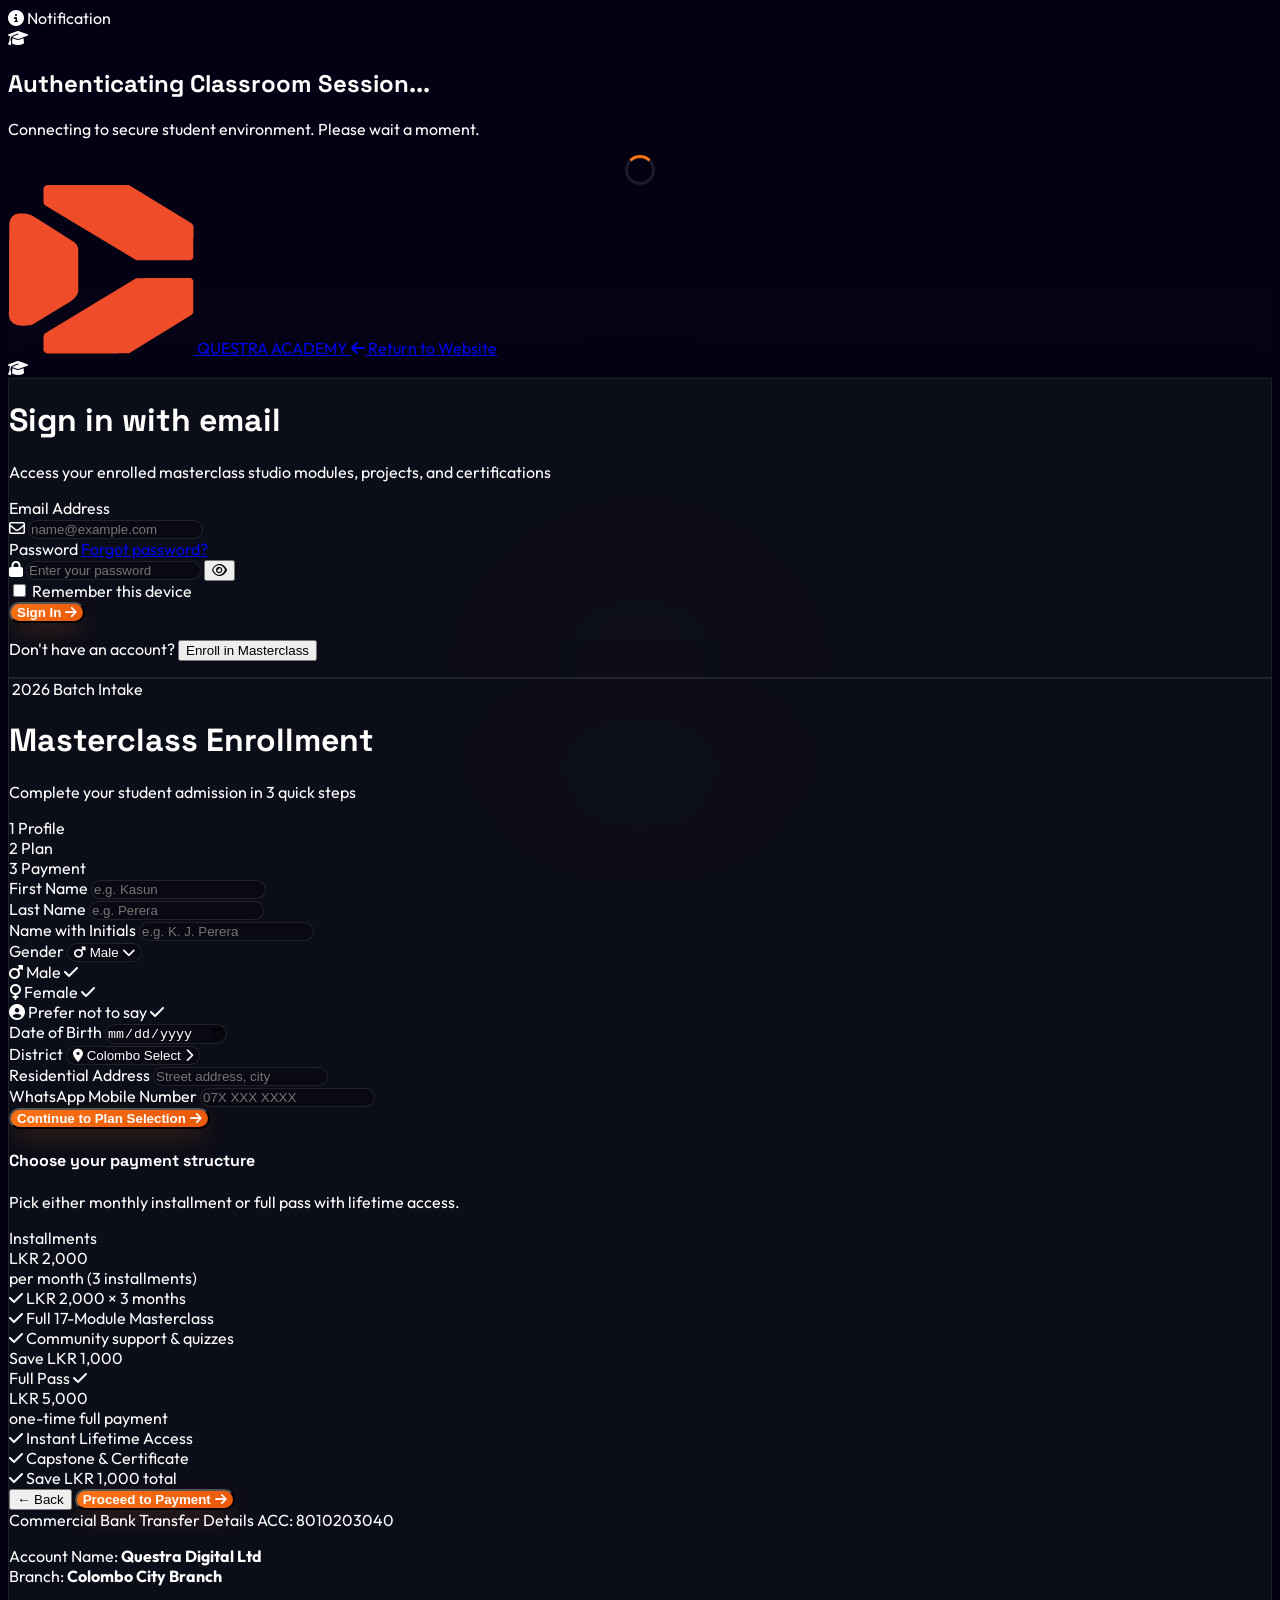
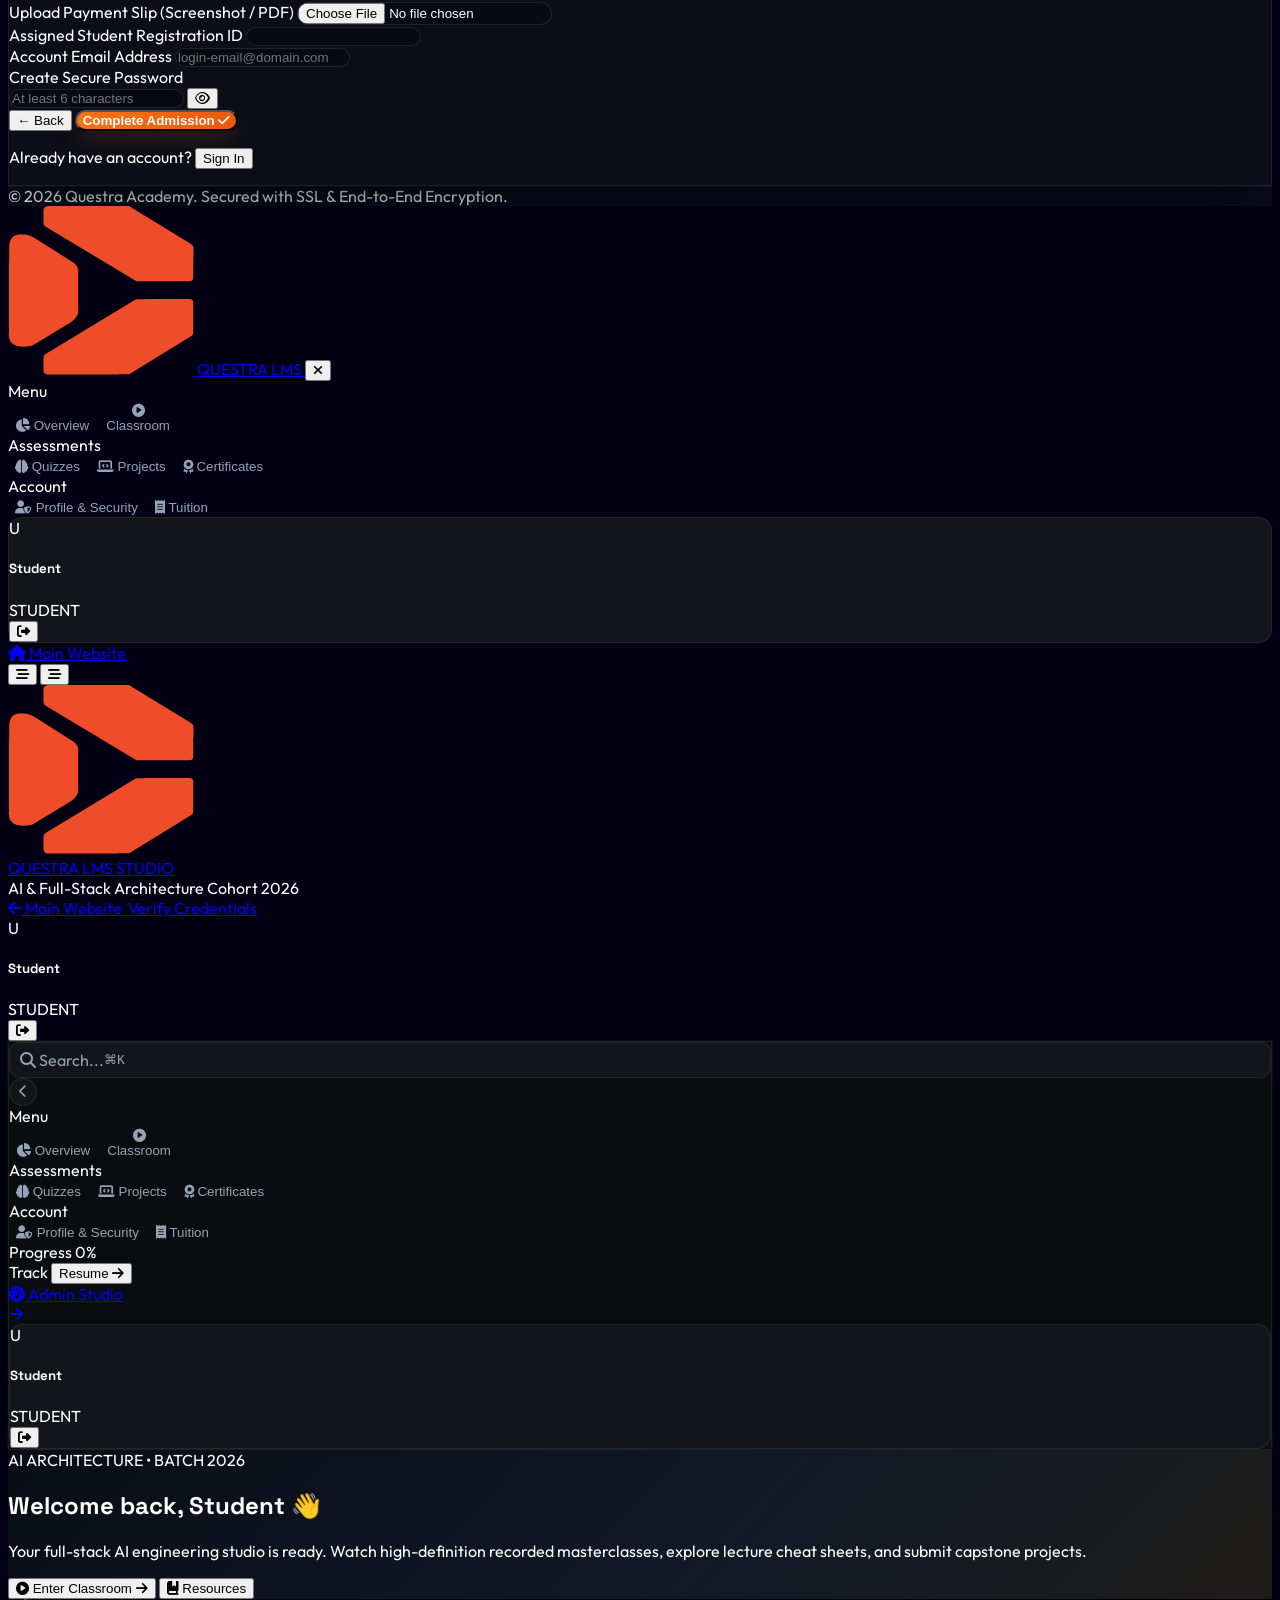
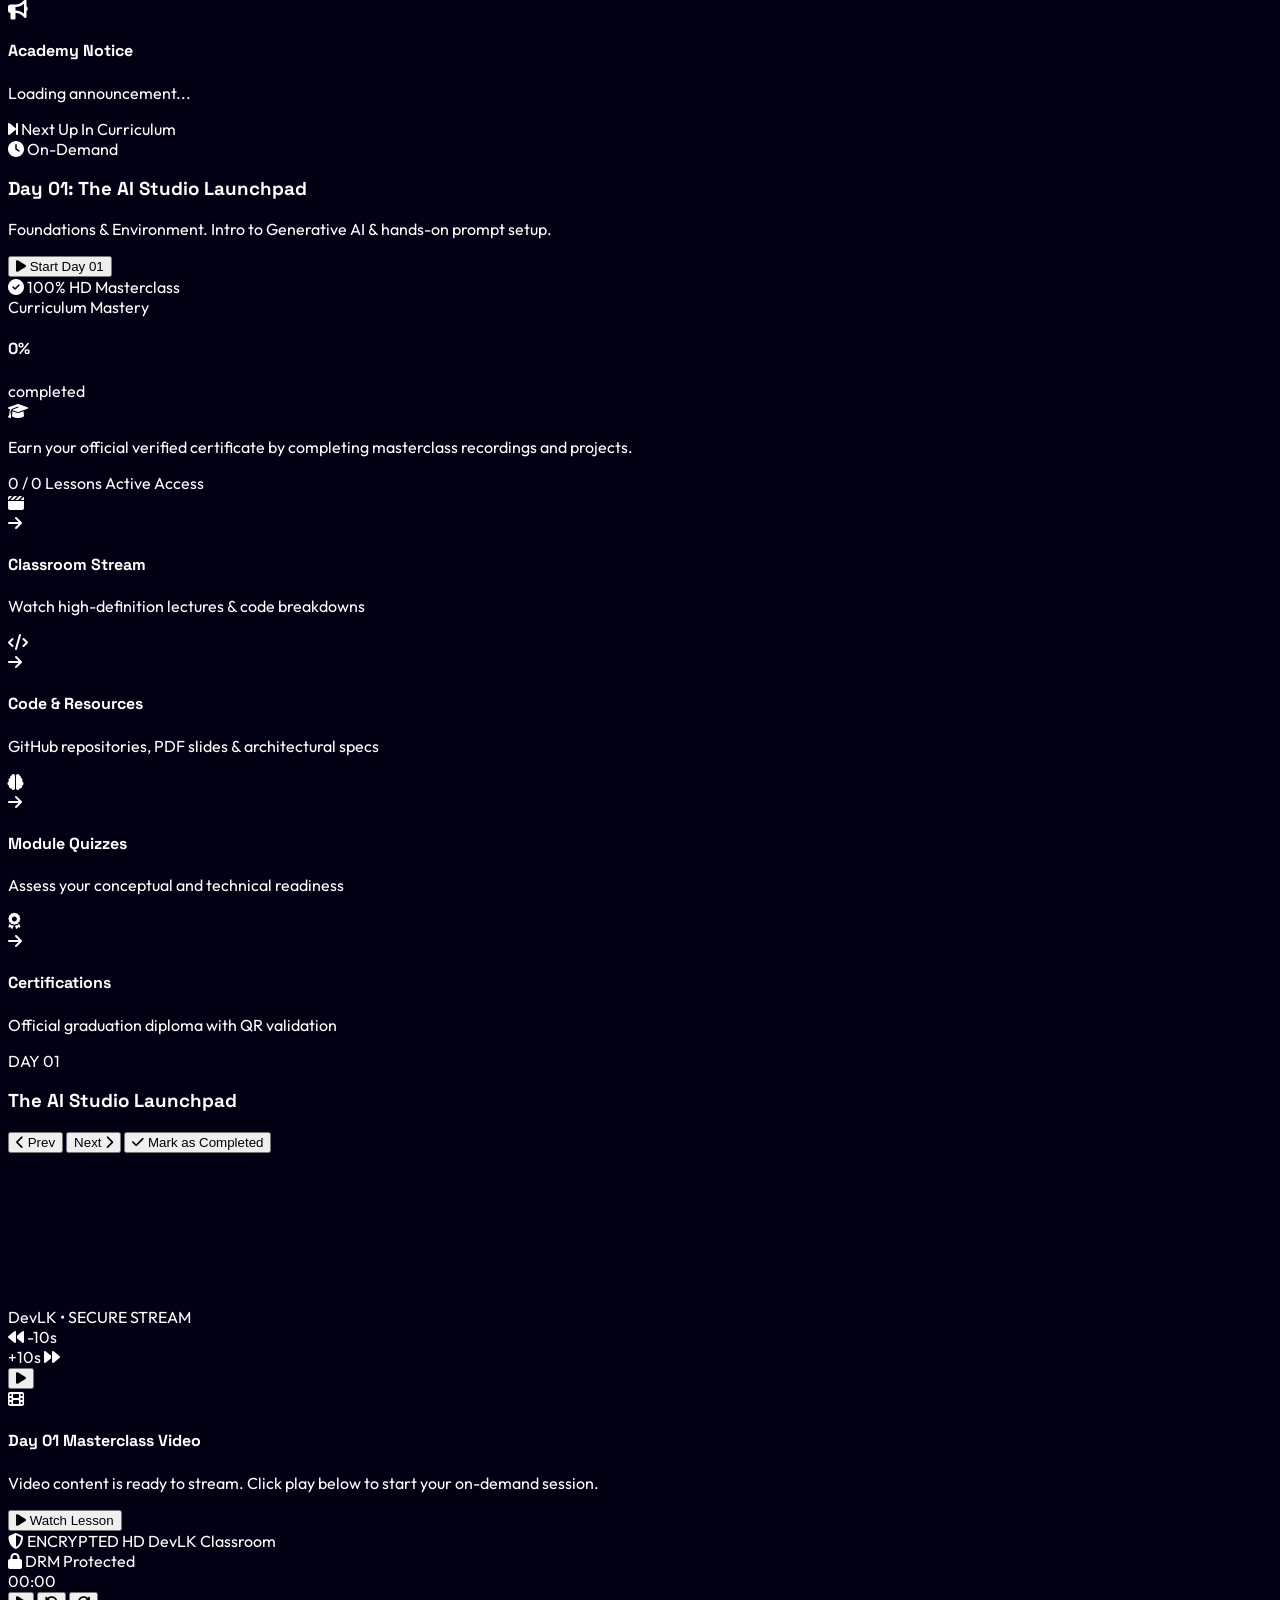
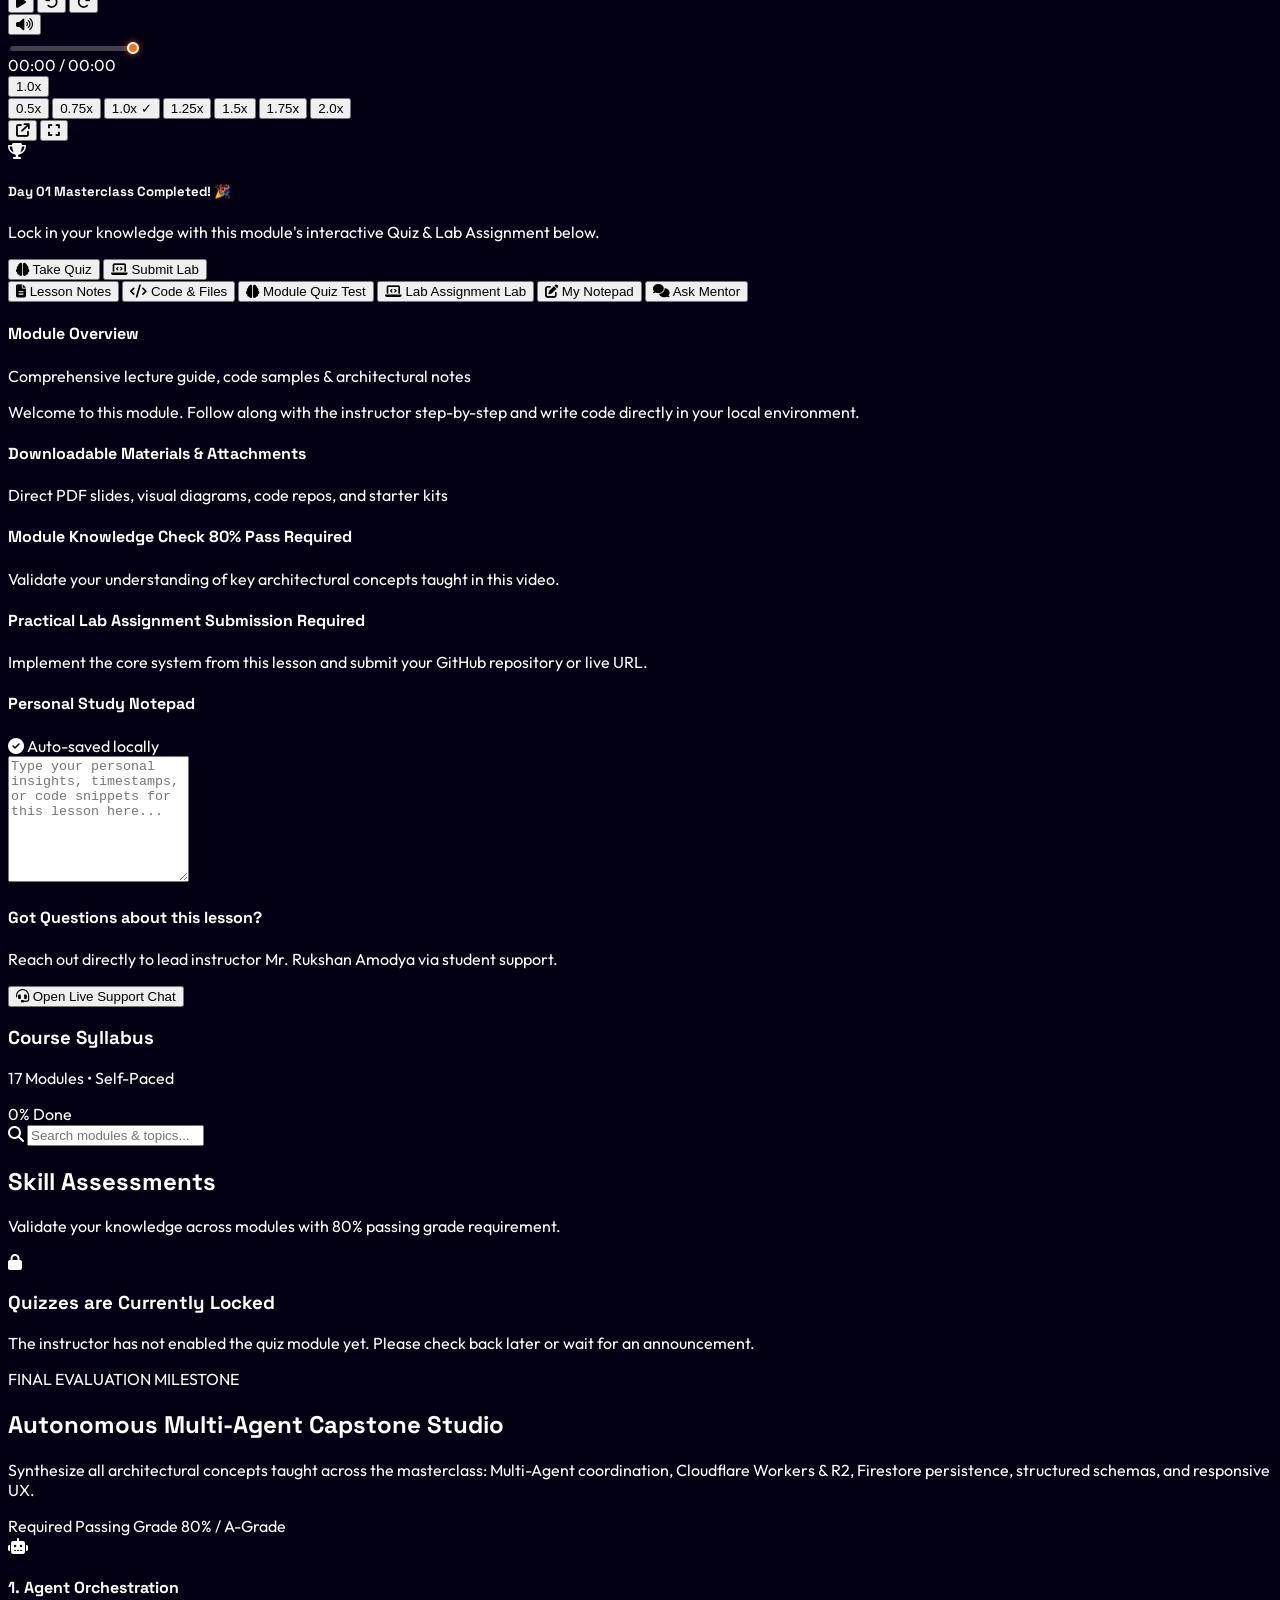
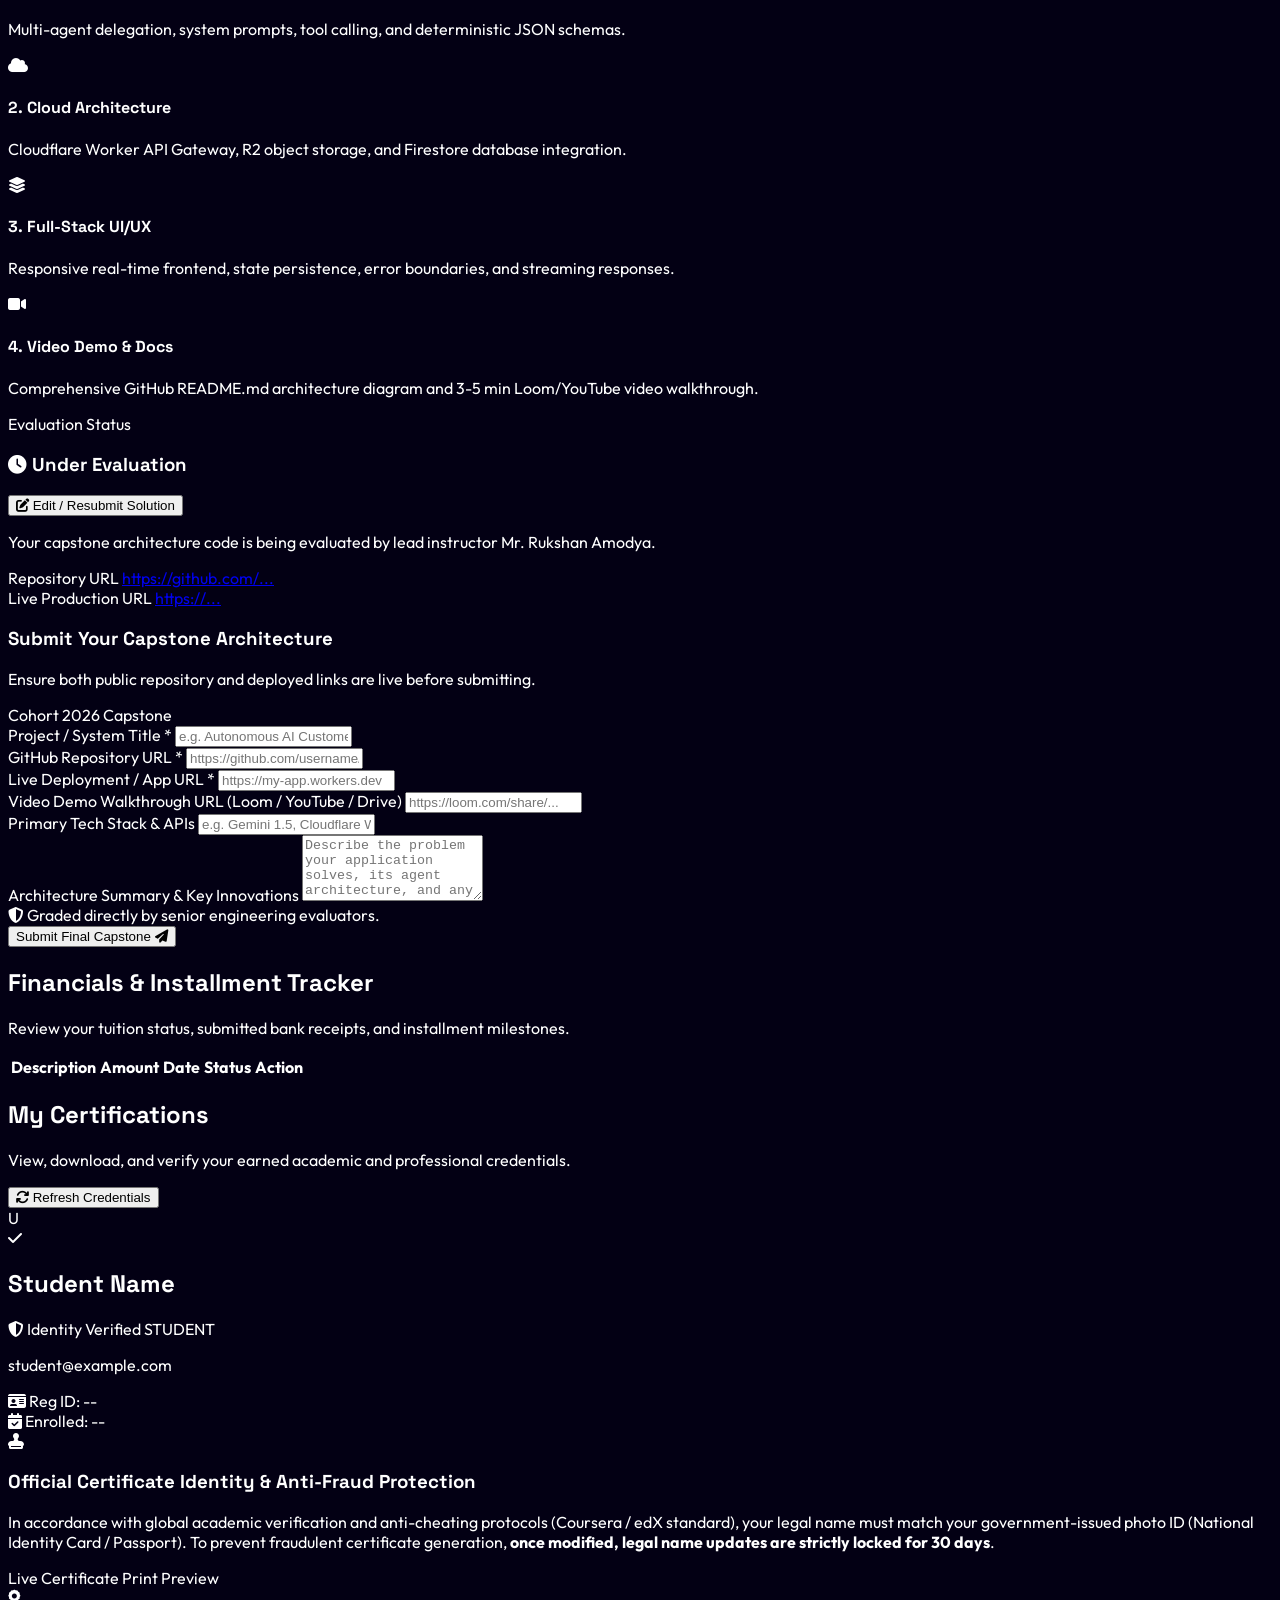
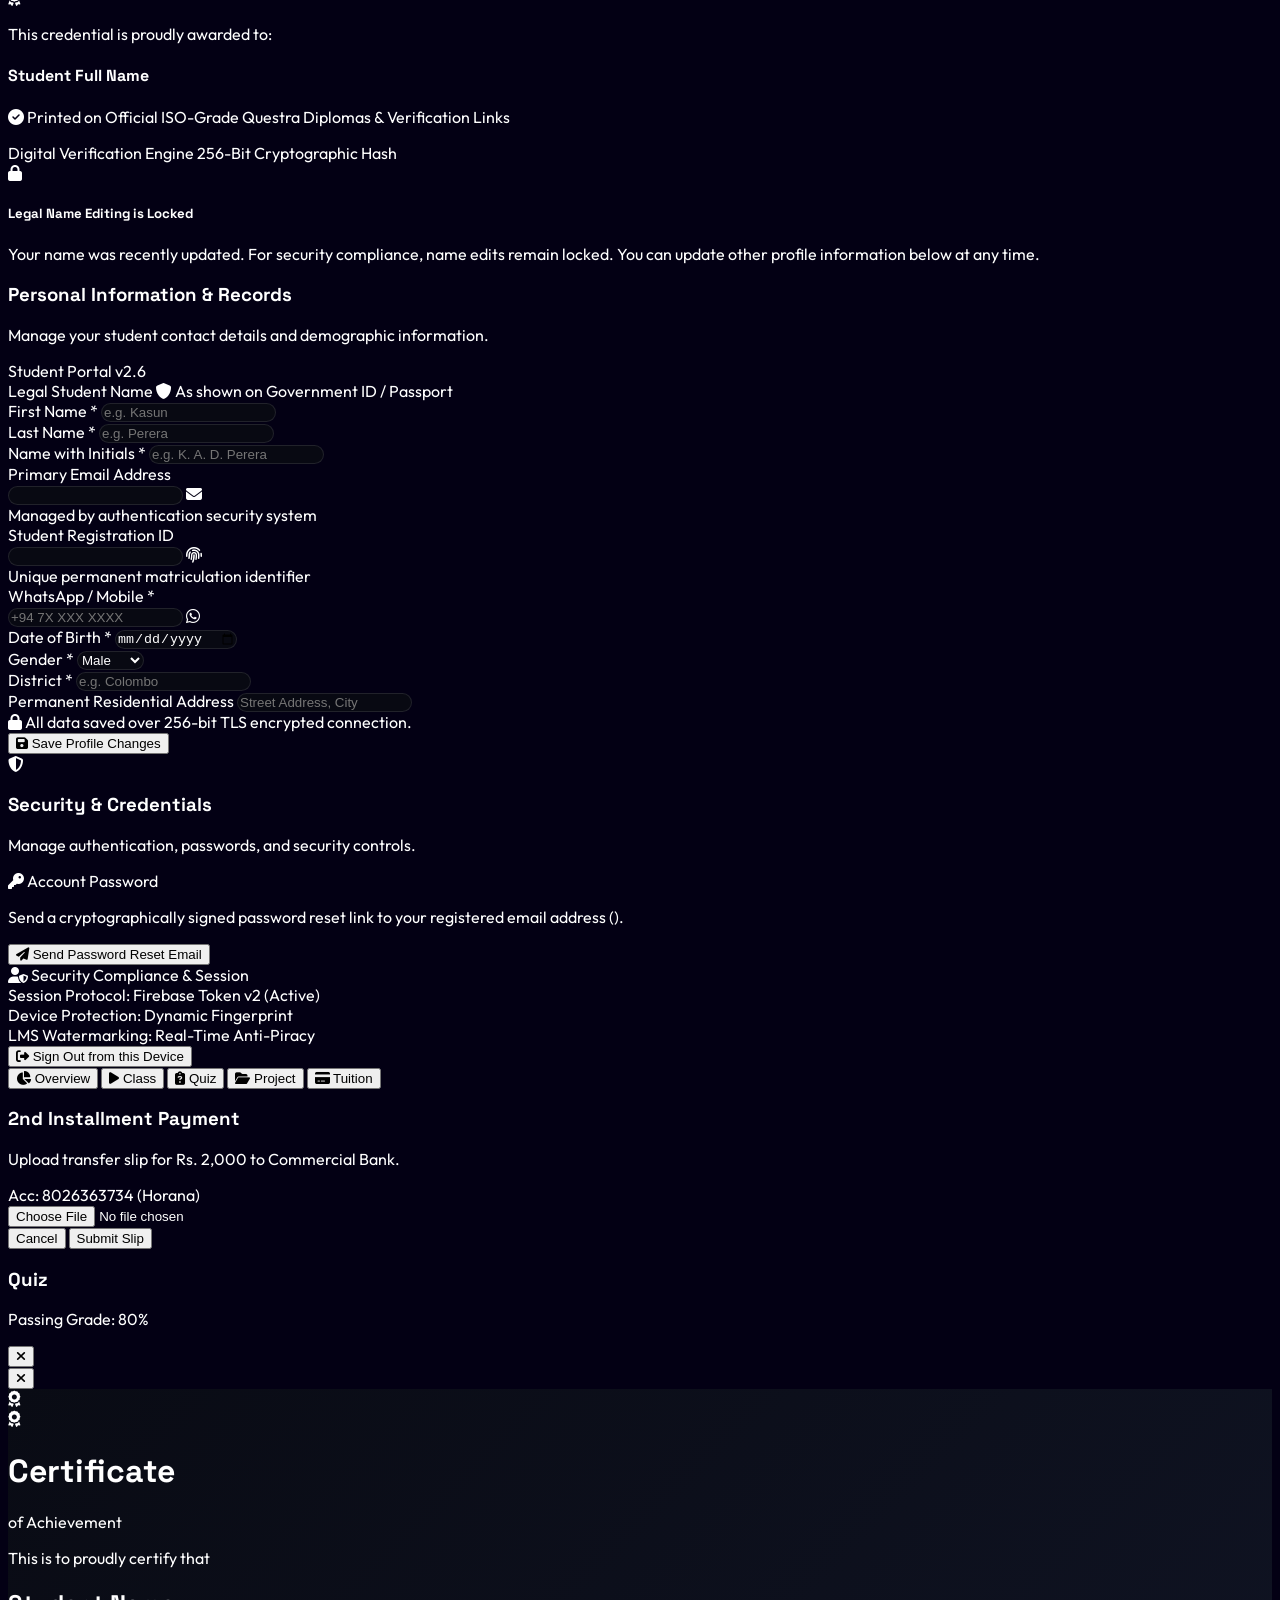
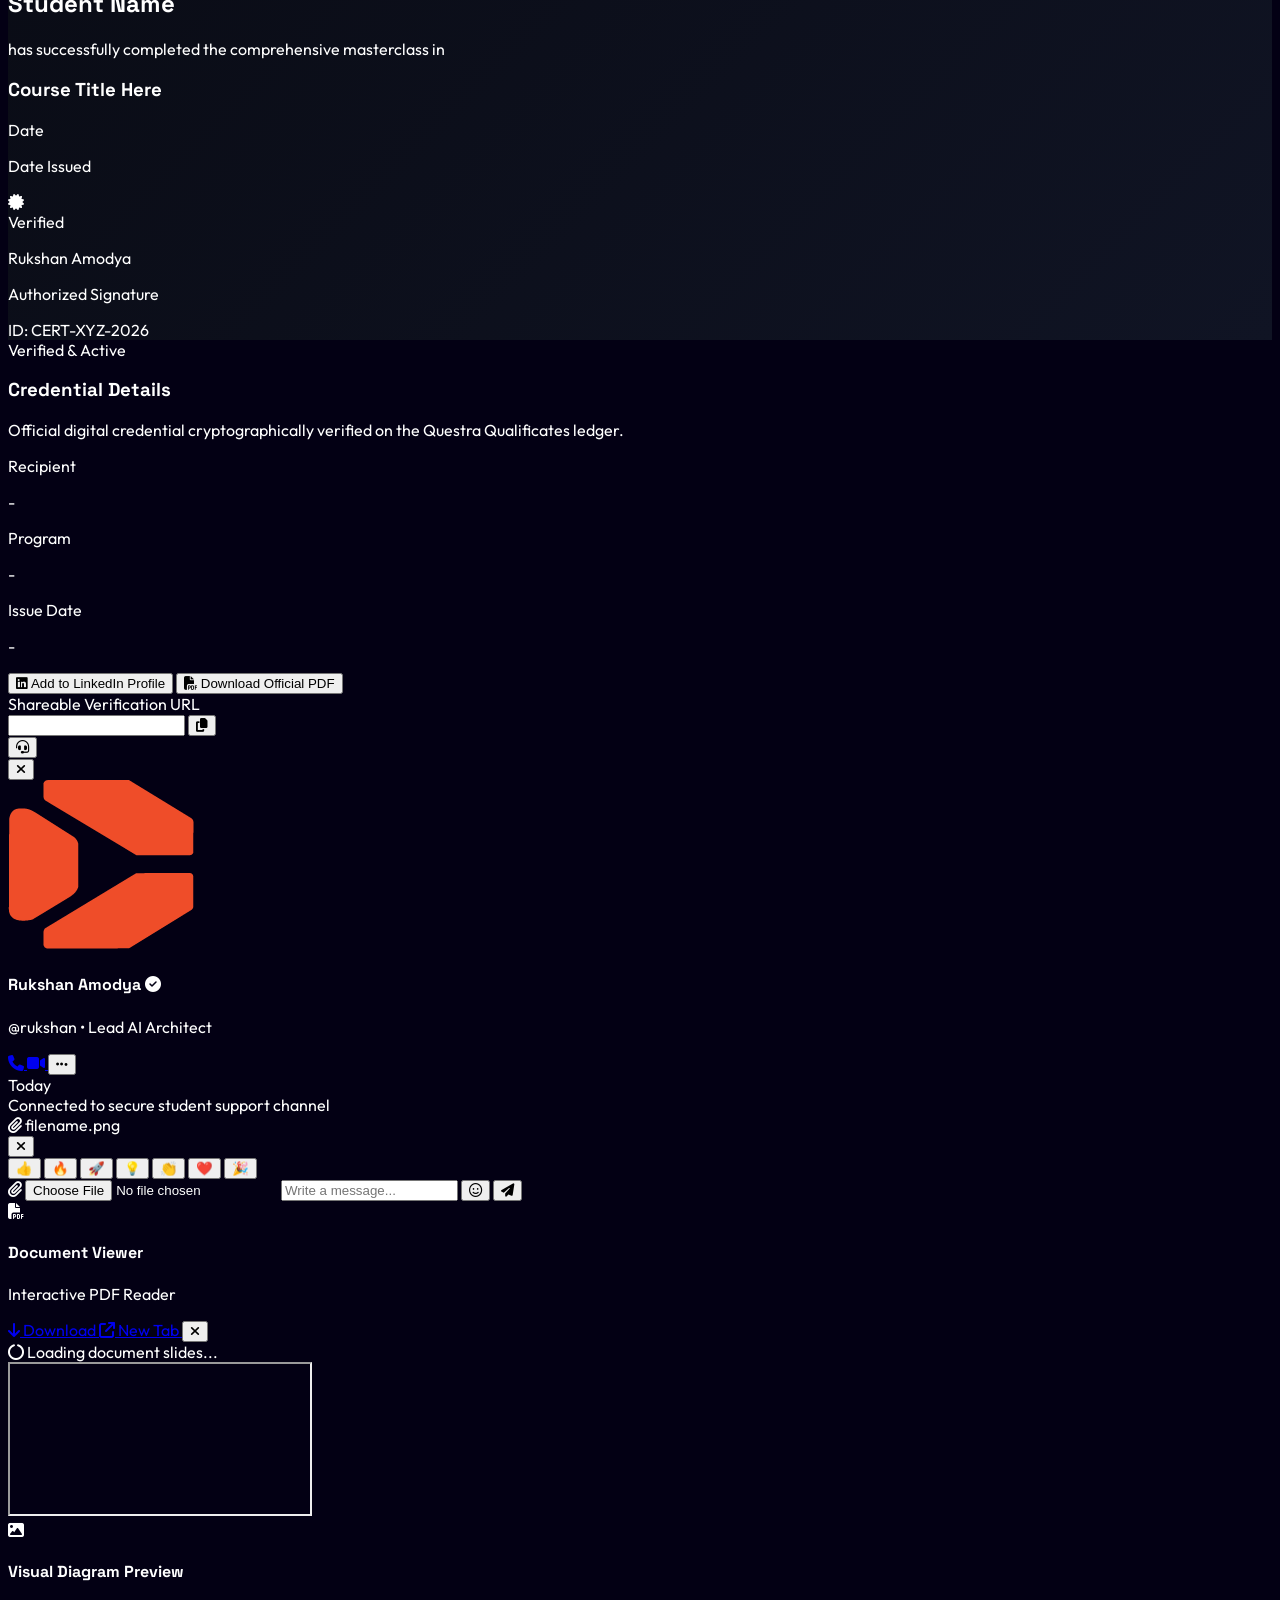
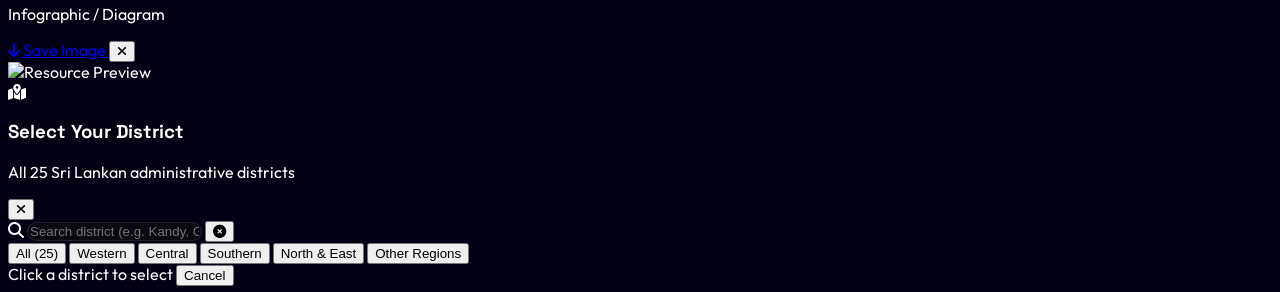
==== commit 3aa569f9: "Redesign Live Support Chat widget: Obsidian luxury UI matching reference design with R2 file attachm" ====
--- a/dashboard.html
+++ b/dashboard.html
@@ -2176,29 +2176,103 @@
             </div>
         </div>
 
-        <!-- Live Support Chat Widget -->
+        <!-- Live Support Chat Widget (Luxury Edition matching Mobile Reference) -->
         <div id="chat-widget" class="fixed bottom-20 md:bottom-6 right-4 sm:right-6 z-[90]">
-            <button onclick="app.toggleChat()" class="bg-gradient-to-r from-orange-500 to-amber-500 w-12 h-12 sm:w-14 sm:h-14 rounded-full shadow-2xl flex items-center justify-center text-white text-lg sm:text-xl hover:scale-110 transition border-2 border-white relative active:scale-95">
-                <i class="fa-solid fa-headset"></i>
-                <span class="absolute top-0 right-0 w-3 h-3 bg-emerald-500 rounded-full border-2 border-white"></span>
+            <!-- Floating Launcher Pill -->
+            <button onclick="app.toggleChat()" class="bg-gradient-to-r from-orange-500 via-amber-500 to-orange-600 w-12 h-12 sm:w-14 sm:h-14 rounded-full shadow-2xl flex items-center justify-center text-white text-lg sm:text-xl hover:scale-110 transition border-2 border-white/30 relative active:scale-95 shadow-orange-500/30">
+                <i class="fa-solid fa-headset" id="chatLauncherIcon"></i>
+                <span class="absolute top-0 right-0 w-3.5 h-3.5 bg-emerald-500 rounded-full border-2 border-[#030014] animate-pulse"></span>
             </button>
-            <div id="chat-window" class="hidden absolute bottom-16 right-0 w-80 md:w-96 h-[480px] bg-[#0d0f1a] border border-white/[0.08] rounded-[2rem] shadow-2xl flex flex-col overflow-hidden">
-                <div class="bg-[#0b0d18] text-white p-4 flex justify-between items-center">
-                    <div class="flex items-center gap-2.5">
-                        <div class="w-8 h-8 rounded-full bg-orange-500/20 text-orange-400 flex items-center justify-center text-xs">
-                            <i class="fa-solid fa-user-tie"></i>
-                        </div>
-                        <div>
-                            <h4 class="font-bold text-white text-sm">Instructor Support</h4>
-                            <span class="text-[10px] text-emerald-400 flex items-center gap-1"><span class="w-1.5 h-1.5 bg-emerald-400 rounded-full animate-pulse"></span> Online</span>
-                        </div>
+
+            <!-- Chat Dialog Window -->
+            <div id="chat-window" class="hidden absolute bottom-16 right-0 w-[90vw] max-w-[390px] sm:w-[400px] h-[580px] max-h-[85vh] bg-[#0b0e1a]/95 backdrop-blur-3xl border border-white/10 rounded-[2.5rem] shadow-[0_25px_60px_-15px_rgba(0,0,0,0.8)] flex flex-col overflow-hidden animate-in fade-in zoom-in-95 duration-200">
+                
+                <!-- Chat Header matching Reference UI -->
+                <div class="p-5 pb-4 bg-gradient-to-b from-[#121528] to-[#0d1020] border-b border-white/[0.06] relative text-center shrink-0">
+                    <!-- Close Button -->
+                    <button onclick="app.toggleChat()" class="absolute top-4 right-4 w-7 h-7 rounded-full bg-white/5 hover:bg-white/15 text-slate-400 hover:text-white flex items-center justify-center transition" title="Close Chat">
+                        <i class="fa-solid fa-xmark text-xs"></i>
+                    </button>
+
+                    <!-- Centered Avatar with Status Dot -->
+                    <div class="relative w-16 h-16 mx-auto mb-2.5">
+                        <img src="assets/logo.webp" alt="Instructor Rukshan" class="w-16 h-16 rounded-full object-cover border-2 border-orange-500/50 p-1 bg-[#15192c] shadow-lg">
+                        <span class="absolute bottom-0 right-0 w-4 h-4 bg-emerald-500 border-2 border-[#0b0e1a] rounded-full shadow-sm" title="Online"></span>
                     </div>
-                    <button onclick="app.toggleChat()" class="text-slate-400 hover:text-white p-1"><i class="fa-solid fa-xmark"></i></button>
+
+                    <!-- Name & Subtitle -->
+                    <h4 class="font-bold text-base text-white font-heading flex items-center justify-center gap-1.5">
+                        <span>Rukshan Amodya</span>
+                        <i class="fa-solid fa-circle-check text-orange-400 text-xs" title="Verified Masterclass Instructor"></i>
+                    </h4>
+                    <p class="text-[11px] font-mono text-slate-400 mt-0.5">@rukshan • Lead AI Architect</p>
+
+                    <!-- Quick Action Buttons Row -->
+                    <div class="flex items-center justify-center gap-3 mt-3.5">
+                        <a href="https://wa.me/94700000000" target="_blank" class="w-9 h-9 rounded-full bg-white/5 hover:bg-white/15 border border-white/10 text-slate-300 hover:text-white flex items-center justify-center transition shadow-xs" title="WhatsApp Direct Audio Call">
+                            <i class="fa-solid fa-phone text-xs"></i>
+                        </a>
+                        <a href="https://meet.google.com" target="_blank" class="w-9 h-9 rounded-full bg-white/5 hover:bg-white/15 border border-white/10 text-slate-300 hover:text-white flex items-center justify-center transition shadow-xs" title="Join Google Meet Live Room">
+                            <i class="fa-solid fa-video text-xs"></i>
+                        </a>
+                        <button onclick="app.sendQuickMeetingLink()" class="w-9 h-9 rounded-full bg-white/5 hover:bg-white/15 border border-white/10 text-slate-300 hover:text-white flex items-center justify-center transition shadow-xs" title="Request 1-on-1 Code Review">
+                            <i class="fa-solid fa-ellipsis text-xs"></i>
+                        </button>
+                    </div>
                 </div>
-                <div id="chat-messages" class="flex-1 p-4 overflow-y-auto space-y-3 bg-[#080912] custom-scroll text-sm"></div>
-                <form id="chat-form" class="p-3 bg-[#0d0f1a] border-t border-white/[0.06] flex gap-2">
-                    <input type="text" id="chat-input" placeholder="Type your question..." class="flex-1 bg-[#080912] border border-white/[0.08] rounded-full px-4 py-2 text-xs sm:text-sm focus:outline-none focus:border-orange-500 text-white">
-                    <button type="submit" class="w-9 h-9 rounded-full bg-orange-600 flex items-center justify-center text-white hover:bg-orange-700 transition"><i class="fa-solid fa-paper-plane text-xs"></i></button>
+
+                <!-- Date Divider -->
+                <div class="flex items-center justify-center py-2 bg-[#080a14] border-b border-white/[0.04]">
+                    <span class="text-[10px] font-mono font-bold text-slate-400 bg-white/5 px-3 py-0.5 rounded-full border border-white/5">Today</span>
+                </div>
+
+                <!-- Messages Container -->
+                <div id="chat-messages" class="flex-1 p-4 overflow-y-auto space-y-3 bg-[#080a14] custom-scroll text-xs">
+                    <div class="text-[10px] text-center text-slate-500 font-mono py-2">Connected to secure student support channel</div>
+                </div>
+
+                <!-- Pending Attachment Preview Banner -->
+                <div id="chatAttachmentPreview" class="hidden px-4 py-2 bg-[#121528] border-t border-white/10 flex items-center justify-between text-xs">
+                    <div class="flex items-center gap-2 overflow-hidden">
+                        <i class="fa-solid fa-paperclip text-orange-400 shrink-0"></i>
+                        <span id="chatAttachmentName" class="text-white font-mono truncate text-[11px]">filename.png</span>
+                    </div>
+                    <button type="button" onclick="app.removeChatAttachment()" class="text-slate-400 hover:text-rose-400 p-1">
+                        <i class="fa-solid fa-xmark"></i>
+                    </button>
+                </div>
+
+                <!-- Emoji Picker Popup Tray -->
+                <div id="chatEmojiTray" class="hidden px-3 py-2 bg-[#12162a] border-t border-white/10 flex items-center gap-2 text-base">
+                    <button type="button" onclick="app.insertChatEmoji('👍')" class="hover:scale-125 transition">👍</button>
+                    <button type="button" onclick="app.insertChatEmoji('🔥')" class="hover:scale-125 transition">🔥</button>
+                    <button type="button" onclick="app.insertChatEmoji('🚀')" class="hover:scale-125 transition">🚀</button>
+                    <button type="button" onclick="app.insertChatEmoji('💡')" class="hover:scale-125 transition">💡</button>
+                    <button type="button" onclick="app.insertChatEmoji('👏')" class="hover:scale-125 transition">👏</button>
+                    <button type="button" onclick="app.insertChatEmoji('❤️')" class="hover:scale-125 transition">❤️</button>
+                    <button type="button" onclick="app.insertChatEmoji('🎉')" class="hover:scale-125 transition">🎉</button>
+                </div>
+
+                <!-- Bottom Input Form Bar -->
+                <form id="chat-form" class="p-3 bg-[#0d1020] border-t border-white/[0.06] flex items-center gap-2 relative">
+                    <!-- File Attachment Button -->
+                    <label for="chatFileInput" class="w-8 h-8 rounded-full bg-white/5 hover:bg-white/15 text-slate-300 hover:text-orange-400 flex items-center justify-center transition cursor-pointer shrink-0" title="Attach Image / PDF / Code snippet">
+                        <i class="fa-solid fa-paperclip text-xs"></i>
+                    </label>
+                    <input type="file" id="chatFileInput" class="hidden" accept="image/*,application/pdf,.zip,.py,.js,.json" onchange="app.handleChatFileSelect(event)">
+
+                    <!-- Message Text Input -->
+                    <input type="text" id="chat-input" placeholder="Write a message..." autocomplete="off" class="flex-1 bg-[#14172a] border border-white/10 rounded-full px-4 py-2.5 text-xs text-white placeholder-slate-500 focus:outline-none focus:border-orange-500 transition">
+
+                    <!-- Emoji Tray Toggle -->
+                    <button type="button" onclick="app.toggleChatEmojiTray()" class="w-8 h-8 rounded-full bg-white/5 hover:bg-white/15 text-slate-300 hover:text-amber-400 flex items-center justify-center transition shrink-0" title="Emoji">
+                        <i class="fa-regular fa-face-smile text-xs"></i>
+                    </button>
+
+                    <!-- Send Button -->
+                    <button type="submit" id="chatSendBtn" class="w-9 h-9 rounded-full bg-gradient-to-r from-orange-500 to-amber-500 hover:from-orange-600 hover:to-amber-600 flex items-center justify-center text-white transition shrink-0 shadow-md shadow-orange-500/20 active:scale-90">
+                        <i class="fa-solid fa-paper-plane text-xs"></i>
+                    </button>
                 </form>
             </div>
         </div>
@@ -5742,30 +5816,184 @@
                 }
             },
 
-            // --- SUPPORT CHAT ---
+            // --- SUPPORT CHAT ENGINE (WITH CLOUDFLARE R2 ATTACHMENTS & RICH MESSAGES) ---
+            pendingChatFile: null,
+
+            handleChatFileSelect: async (e) => {
+                const file = e.target.files && e.target.files[0];
+                if (!file) return;
+                
+                if (file.size > 10 * 1024 * 1024) {
+                    return app.toast("File size must be under 10MB");
+                }
+
+                app.pendingChatFile = file;
+                const previewBanner = document.getElementById('chatAttachmentPreview');
+                const nameEl = document.getElementById('chatAttachmentName');
+                if (previewBanner && nameEl) {
+                    nameEl.innerText = file.name;
+                    previewBanner.classList.remove('hidden');
+                }
+            },
+
+            removeChatAttachment: () => {
+                app.pendingChatFile = null;
+                const fileInput = document.getElementById('chatFileInput');
+                if (fileInput) fileInput.value = '';
+                const previewBanner = document.getElementById('chatAttachmentPreview');
+                if (previewBanner) previewBanner.classList.add('hidden');
+            },
+
+            toggleChatEmojiTray: () => {
+                const tray = document.getElementById('chatEmojiTray');
+                if (tray) tray.classList.toggle('hidden');
+            },
+
+            insertChatEmoji: (emoji) => {
+                const input = document.getElementById('chat-input');
+                if (input) {
+                    input.value += emoji;
+                    input.focus();
+                }
+                const tray = document.getElementById('chatEmojiTray');
+                if (tray) tray.classList.add('hidden');
+            },
+
+            sendQuickMeetingLink: async () => {
+                const chatId = app.userData ? app.userData.uid : (app.user ? app.user.uid : null);
+                if (!chatId) return;
+
+                await addDoc(collection(db, `chats/${chatId}/messages`), {
+                    text: "Requested 1-on-1 Code Review & Architecture Guidance with Instructor.",
+                    type: "action_request",
+                    sender: 'student',
+                    timestamp: serverTimestamp()
+                });
+                await updateDoc(doc(db, "users", chatId), { lastMessageAt: serverTimestamp() });
+                app.toast("Instructor notified for 1-on-1 session!");
+            },
+
             initChat: () => {
                 const chatContainer = document.getElementById('chat-messages'); 
-                const chatId = app.userData.uid;
+                const chatId = app.userData ? app.userData.uid : (app.user ? app.user.uid : null);
+                if (!chatId) return;
+
                 onSnapshot(query(collection(db, `chats/${chatId}/messages`), orderBy("timestamp", "asc")), (snap) => {
-                    chatContainer.innerHTML = '<div class="text-[11px] text-center text-slate-400 mb-2">Support Session Connected</div>';
+                    if (snap.empty) {
+                        chatContainer.innerHTML = `
+                            <div class="text-[10px] text-center text-slate-500 font-mono py-2">Connected to secure student support channel</div>
+                            <div class="mr-auto bg-[#14172a] border border-white/[0.08] text-slate-200 max-w-[85%] rounded-3xl rounded-tl-sm p-3.5 space-y-1.5 shadow-sm">
+                                <p class="text-xs leading-relaxed">Hi! Welcome to the AI & Full-Stack Architecture Masterclass. Feel free to ask any questions or share screenshots of your code here.</p>
+                                <span class="text-[9px] text-slate-400 font-mono block text-right">Instructor Bot</span>
+                            </div>
+                        `;
+                        return;
+                    }
+
+                    let html = '<div class="text-[10px] text-center text-slate-500 font-mono py-1">Support Session Connected</div>';
                     snap.forEach(doc => { 
                         const m = doc.data(); 
                         const isMe = m.sender !== 'admin'; 
-                        chatContainer.innerHTML += `<div class="${isMe ? 'ml-auto bg-[#0b0d18] text-white' : 'mr-auto bg-[#0d0f1a] border border-white/[0.08] text-slate-100'} max-w-[80%] rounded-2xl px-3.5 py-2.5 text-xs mb-2 shadow-sm">${m.text}</div>`; 
+                        const timeStr = m.timestamp ? (m.timestamp.toDate ? m.timestamp.toDate().toLocaleTimeString([], {hour: '2-digit', minute:'2-digit'}) : '') : '';
+
+                        let fileAttachmentHtml = '';
+                        if (m.fileUrl) {
+                            const isImg = m.fileType && m.fileType.startsWith('image');
+                            if (isImg) {
+                                fileAttachmentHtml = `
+                                    <div class="my-1.5">
+                                        <img src="${m.fileUrl}" alt="Attachment" class="rounded-2xl max-h-48 object-cover border border-white/10 cursor-pointer" onclick="window.open('${m.fileUrl}', '_blank')">
+                                    </div>
+                                `;
+                            } else {
+                                fileAttachmentHtml = `
+                                    <a href="${m.fileUrl}" target="_blank" class="flex items-center gap-2 p-2 rounded-xl bg-black/40 border border-white/10 text-[11px] font-mono hover:bg-black/60 transition my-1">
+                                        <i class="fa-solid fa-file text-orange-400"></i>
+                                        <span class="truncate flex-1 font-bold">${m.fileName || 'Attachment'}</span>
+                                        <i class="fa-solid fa-arrow-down text-[9px]"></i>
+                                    </a>
+                                `;
+                            }
+                        }
+
+                        if (isMe) {
+                            html += `
+                                <div class="ml-auto max-w-[85%] flex flex-col items-end">
+                                    <div class="bg-gradient-to-r from-orange-500 to-amber-500 text-white rounded-3xl rounded-tr-sm p-3.5 shadow-md shadow-orange-500/15 space-y-1 text-xs leading-relaxed">
+                                        ${m.text ? `<div>${m.text}</div>` : ''}
+                                        ${fileAttachmentHtml}
+                                        <div class="text-[9px] text-orange-100 font-mono text-right pt-0.5">${timeStr}</div>
+                                    </div>
+                                </div>
+                            `;
+                        } else {
+                            html += `
+                                <div class="mr-auto max-w-[85%] flex flex-col items-start">
+                                    <div class="bg-[#14172a] border border-white/[0.08] text-slate-200 rounded-3xl rounded-tl-sm p-3.5 shadow-sm space-y-1 text-xs leading-relaxed">
+                                        ${m.text ? `<div>${m.text}</div>` : ''}
+                                        ${fileAttachmentHtml}
+                                        <div class="text-[9px] text-slate-400 font-mono text-right pt-0.5">${timeStr}</div>
+                                    </div>
+                                </div>
+                            `;
+                        }
                     });
+
+                    chatContainer.innerHTML = html;
                     chatContainer.scrollTop = chatContainer.scrollHeight;
                 });
+
                 document.getElementById('chat-form').onsubmit = async (e) => { 
                     e.preventDefault(); 
                     const input = document.getElementById('chat-input'); 
-                    if(!input.value.trim()) return; 
-                    await addDoc(collection(db, `chats/${chatId}/messages`), { text: input.value, sender: 'student', timestamp: serverTimestamp() }); 
-                    await updateDoc(doc(db, "users", chatId), { lastMessageAt: serverTimestamp() }); 
-                    input.value = ''; 
-                }
-            },
-
-            toggleChat: () => document.getElementById('chat-window').classList.toggle('hidden')
+                    const text = input.value.trim();
+                    const file = app.pendingChatFile;
+
+                    if (!text && !file) return;
+
+                    const sendBtn = document.getElementById('chatSendBtn');
+                    const origBtnHtml = sendBtn.innerHTML;
+                    sendBtn.innerHTML = '<i class="fa-solid fa-circle-notch fa-spin text-xs"></i>';
+                    sendBtn.disabled = true;
+
+                    try {
+                        let fileUrl = '';
+                        let fileName = '';
+                        let fileType = '';
+
+                        if (file) {
+                            fileUrl = await app.uploadSlipToR2(file);
+                            fileName = file.name;
+                            fileType = file.type;
+                        }
+
+                        await addDoc(collection(db, `chats/${chatId}/messages`), { 
+                            text: text, 
+                            fileUrl: fileUrl,
+                            fileName: fileName,
+                            fileType: fileType,
+                            sender: 'student', 
+                            timestamp: serverTimestamp() 
+                        }); 
+                        await updateDoc(doc(db, "users", chatId), { lastMessageAt: serverTimestamp() }); 
+
+                        input.value = ''; 
+                        app.removeChatAttachment();
+                    } catch(err) {
+                        console.error("Chat send error:", err);
+                        app.toast("Failed to send message: " + err.message);
+                    } finally {
+                        sendBtn.innerHTML = origBtnHtml;
+                        sendBtn.disabled = false;
+                    }
+                }
+            },
+
+            toggleChat: () => {
+                const win = document.getElementById('chat-window');
+                if (!win) return;
+                win.classList.toggle('hidden');
+            }
         };
 
         
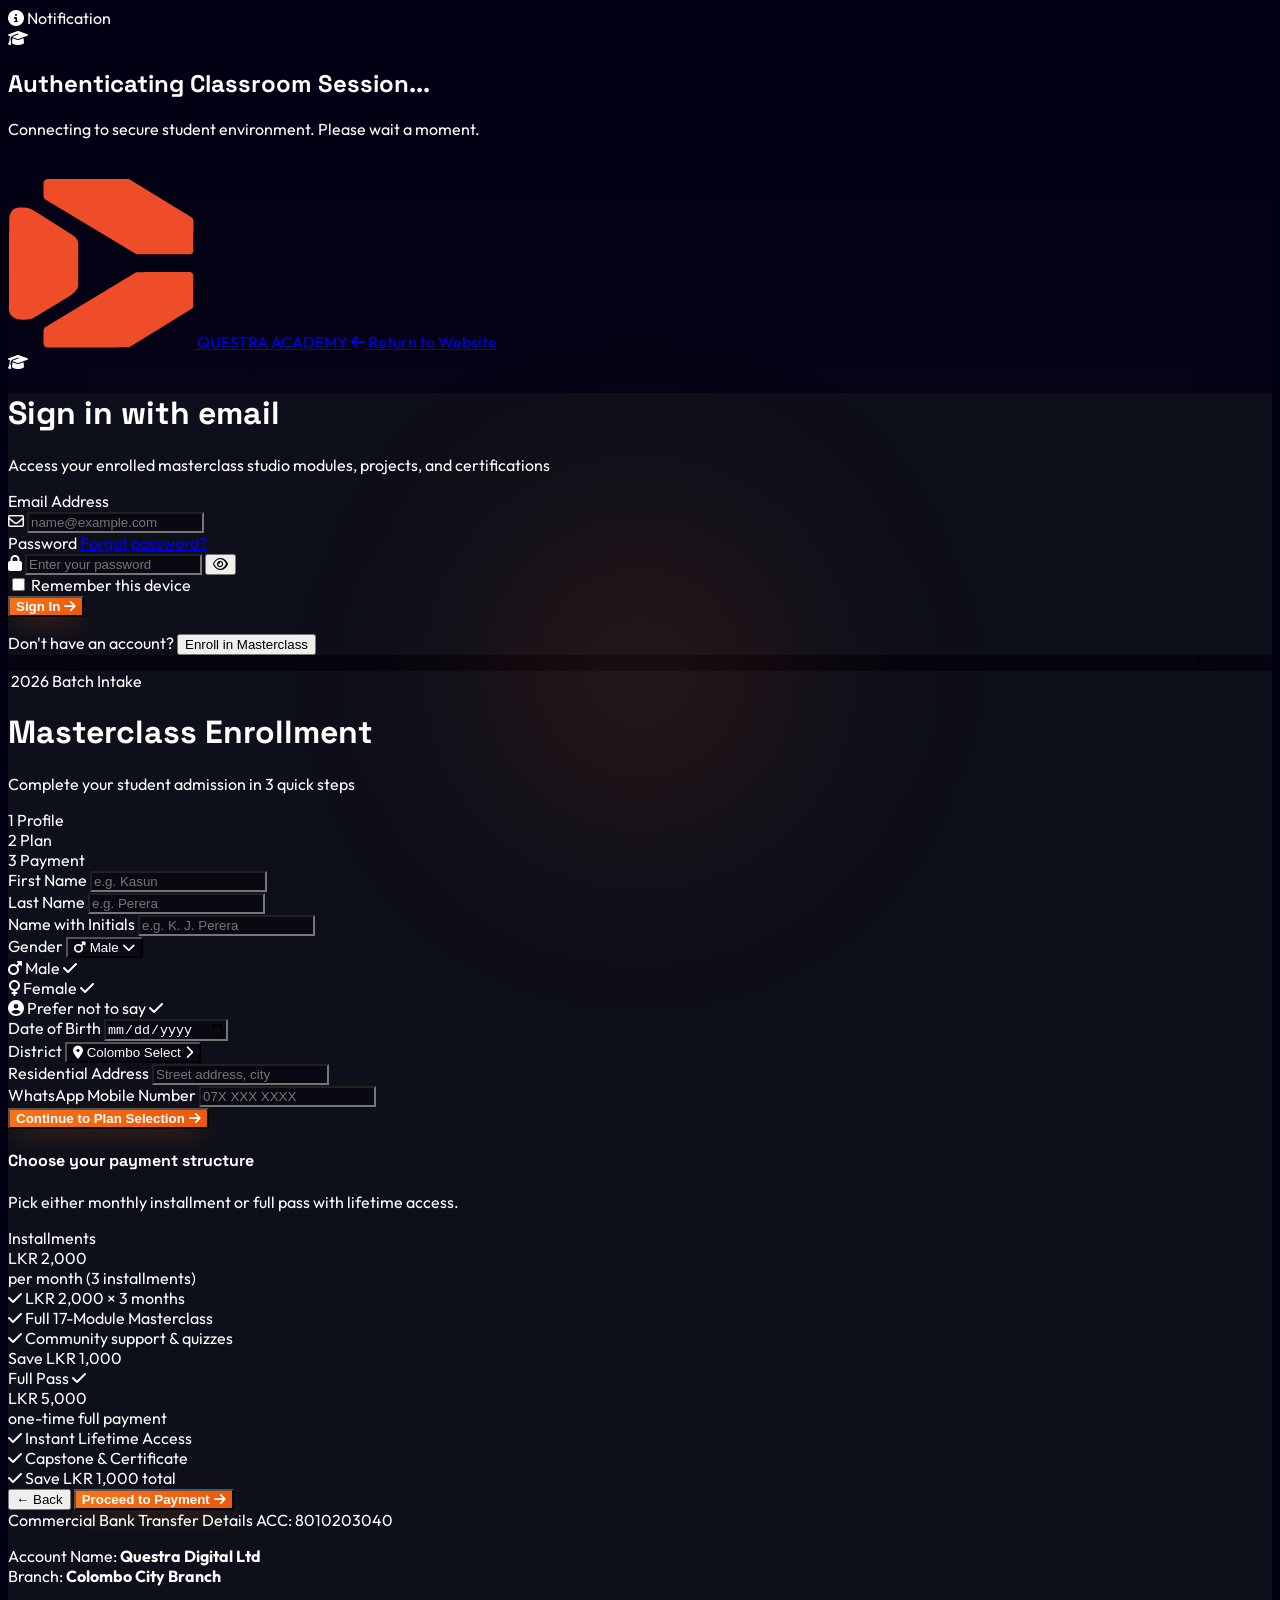
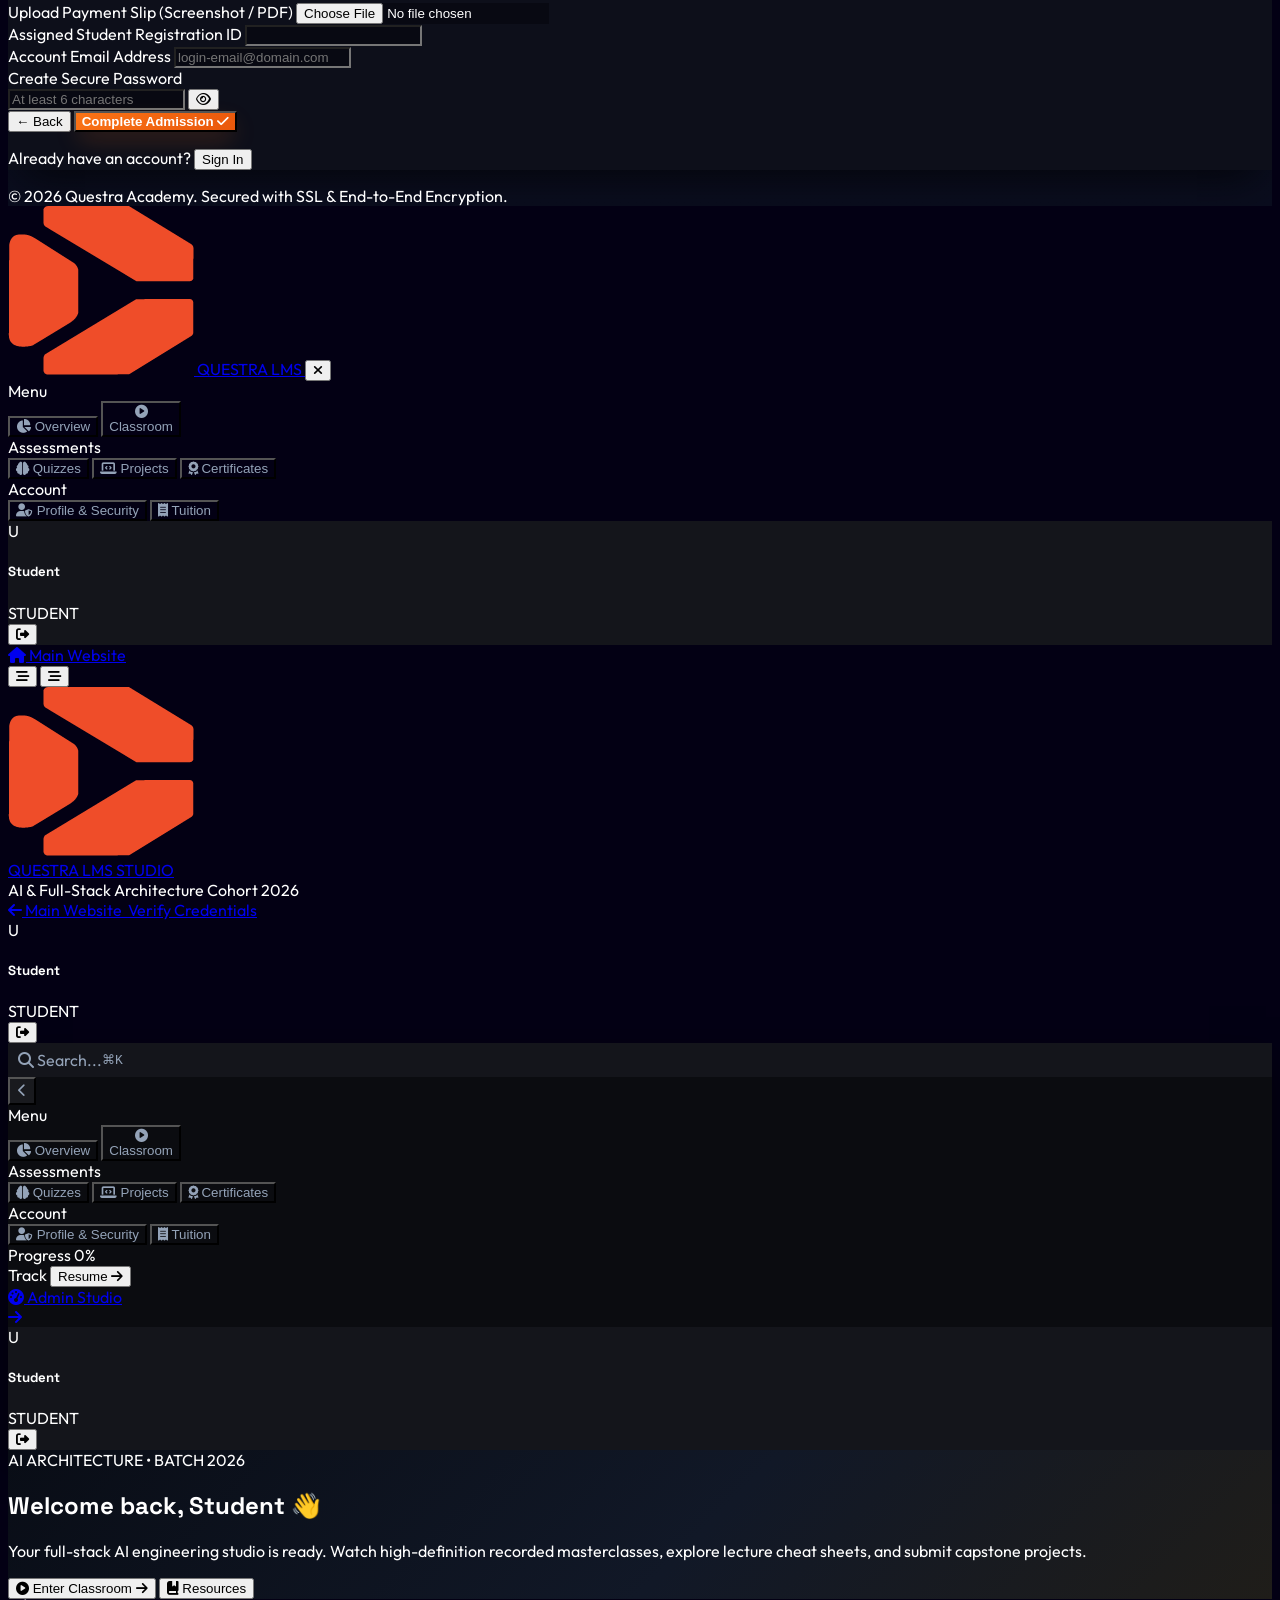
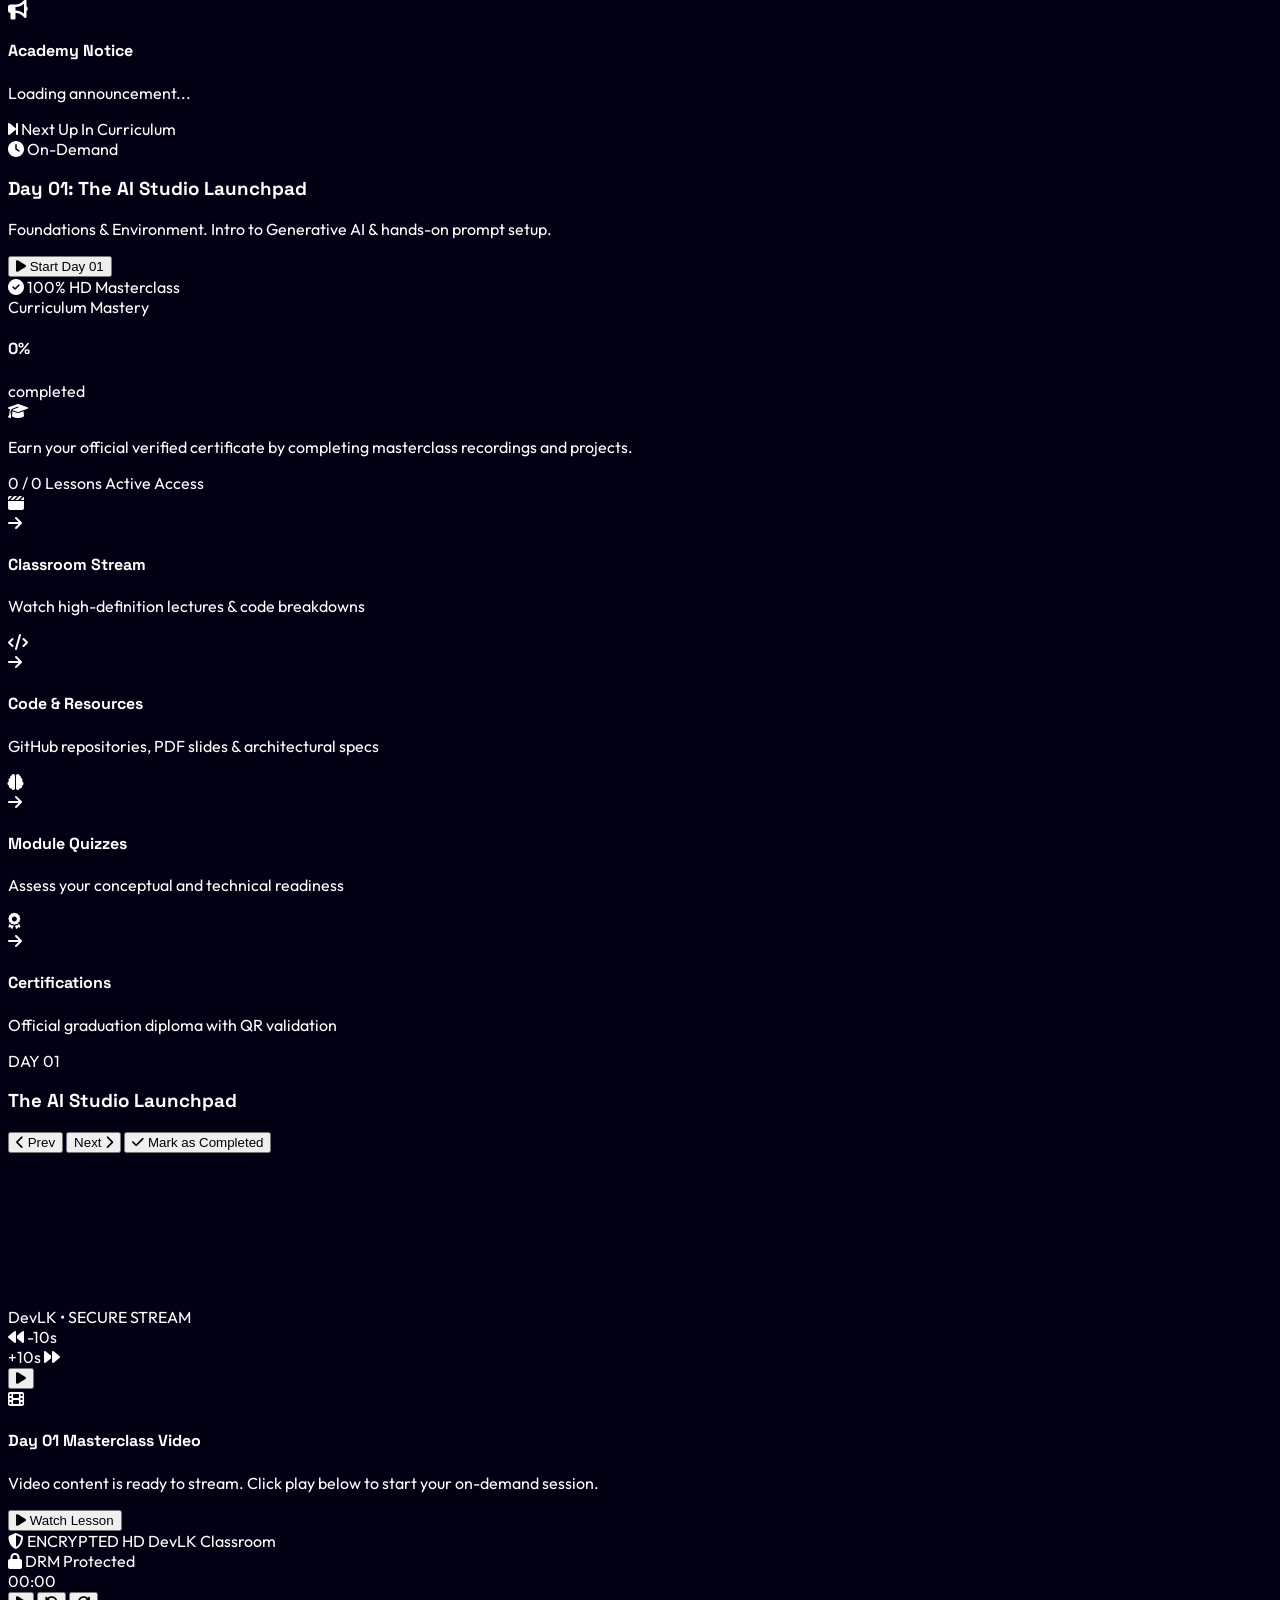
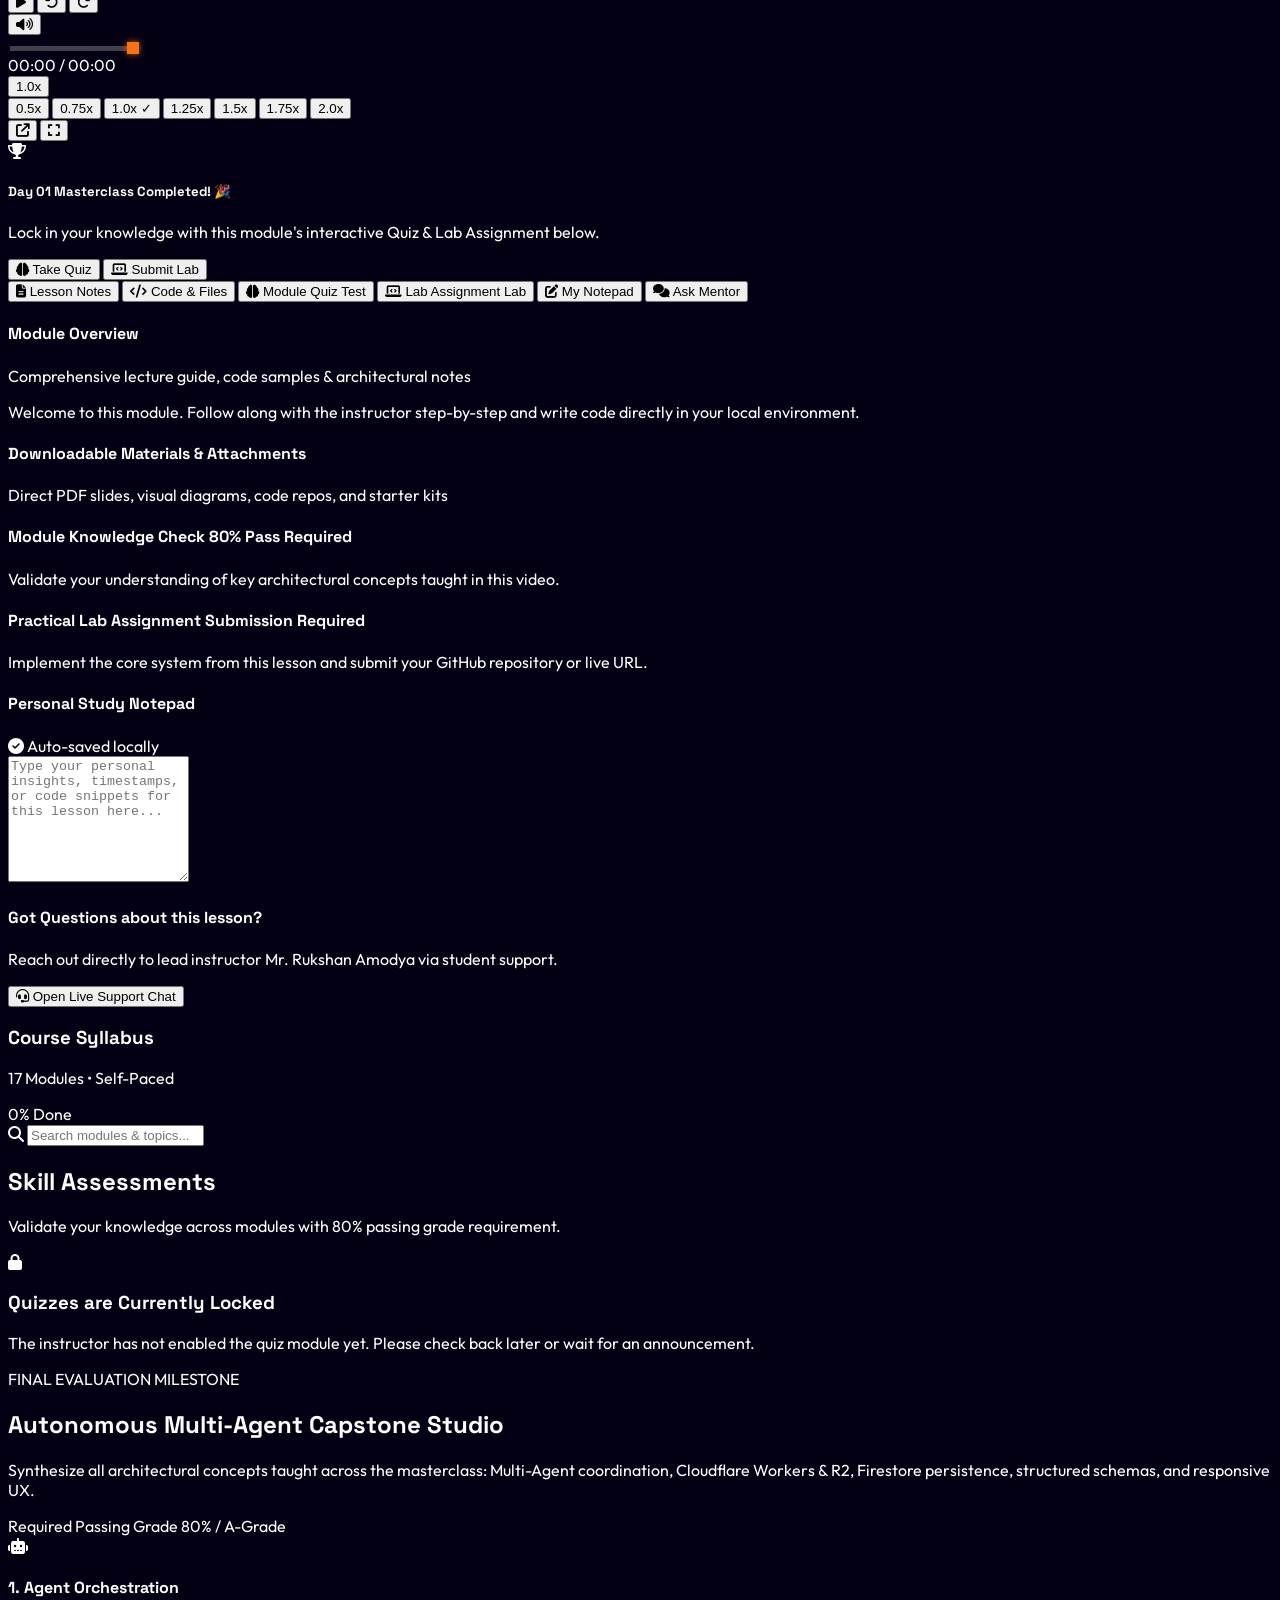
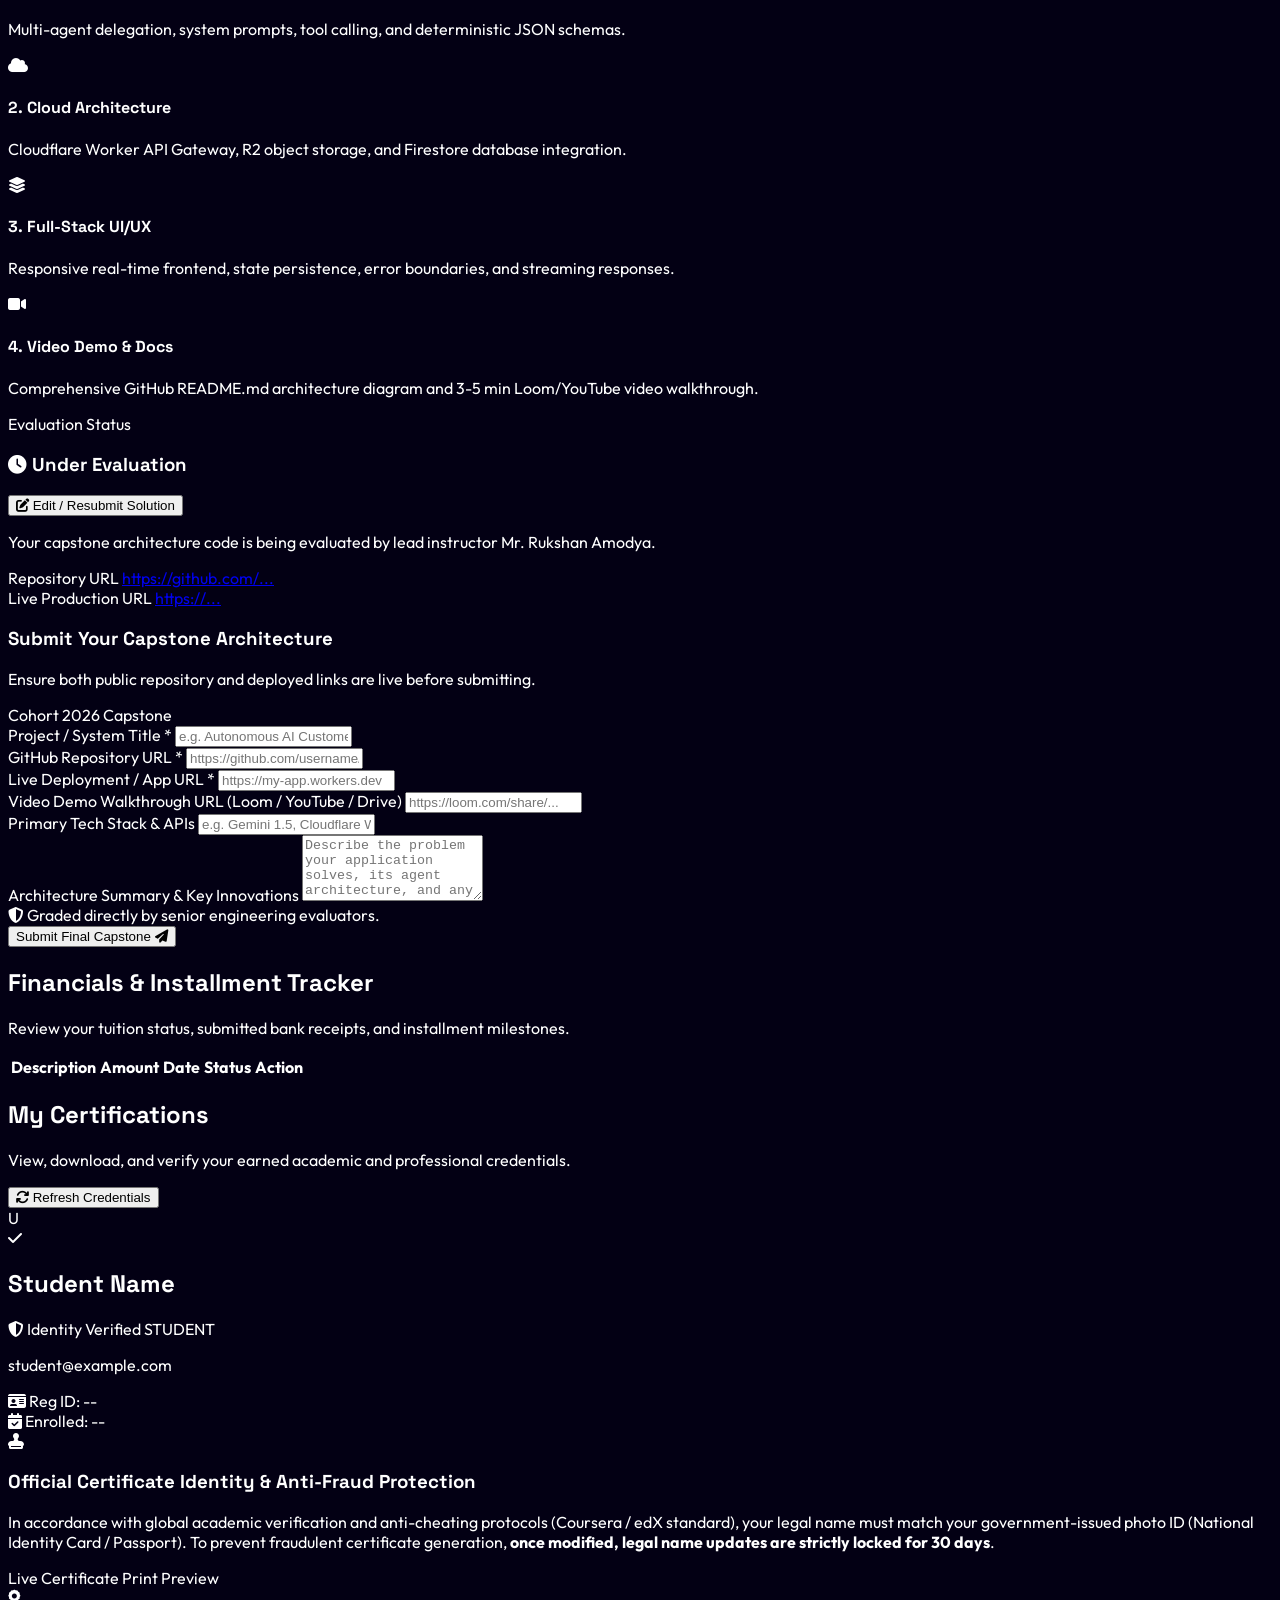
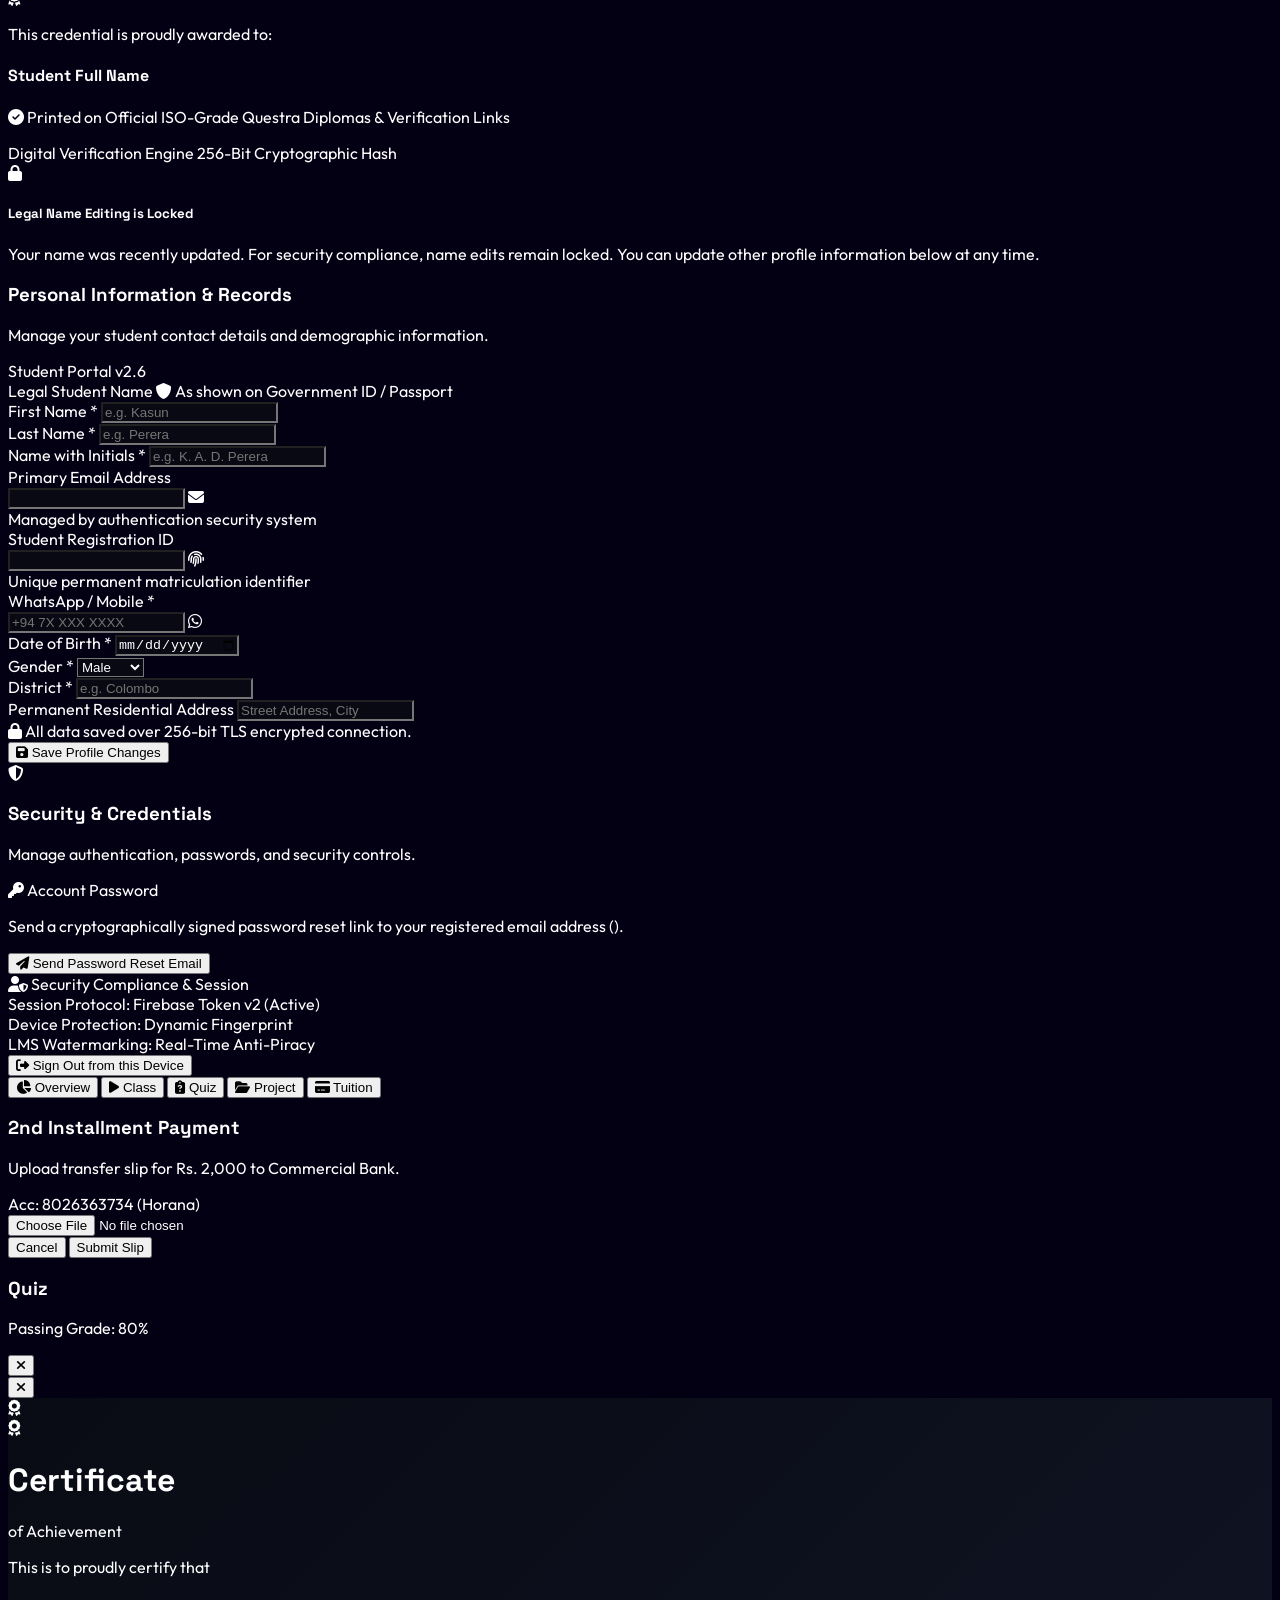
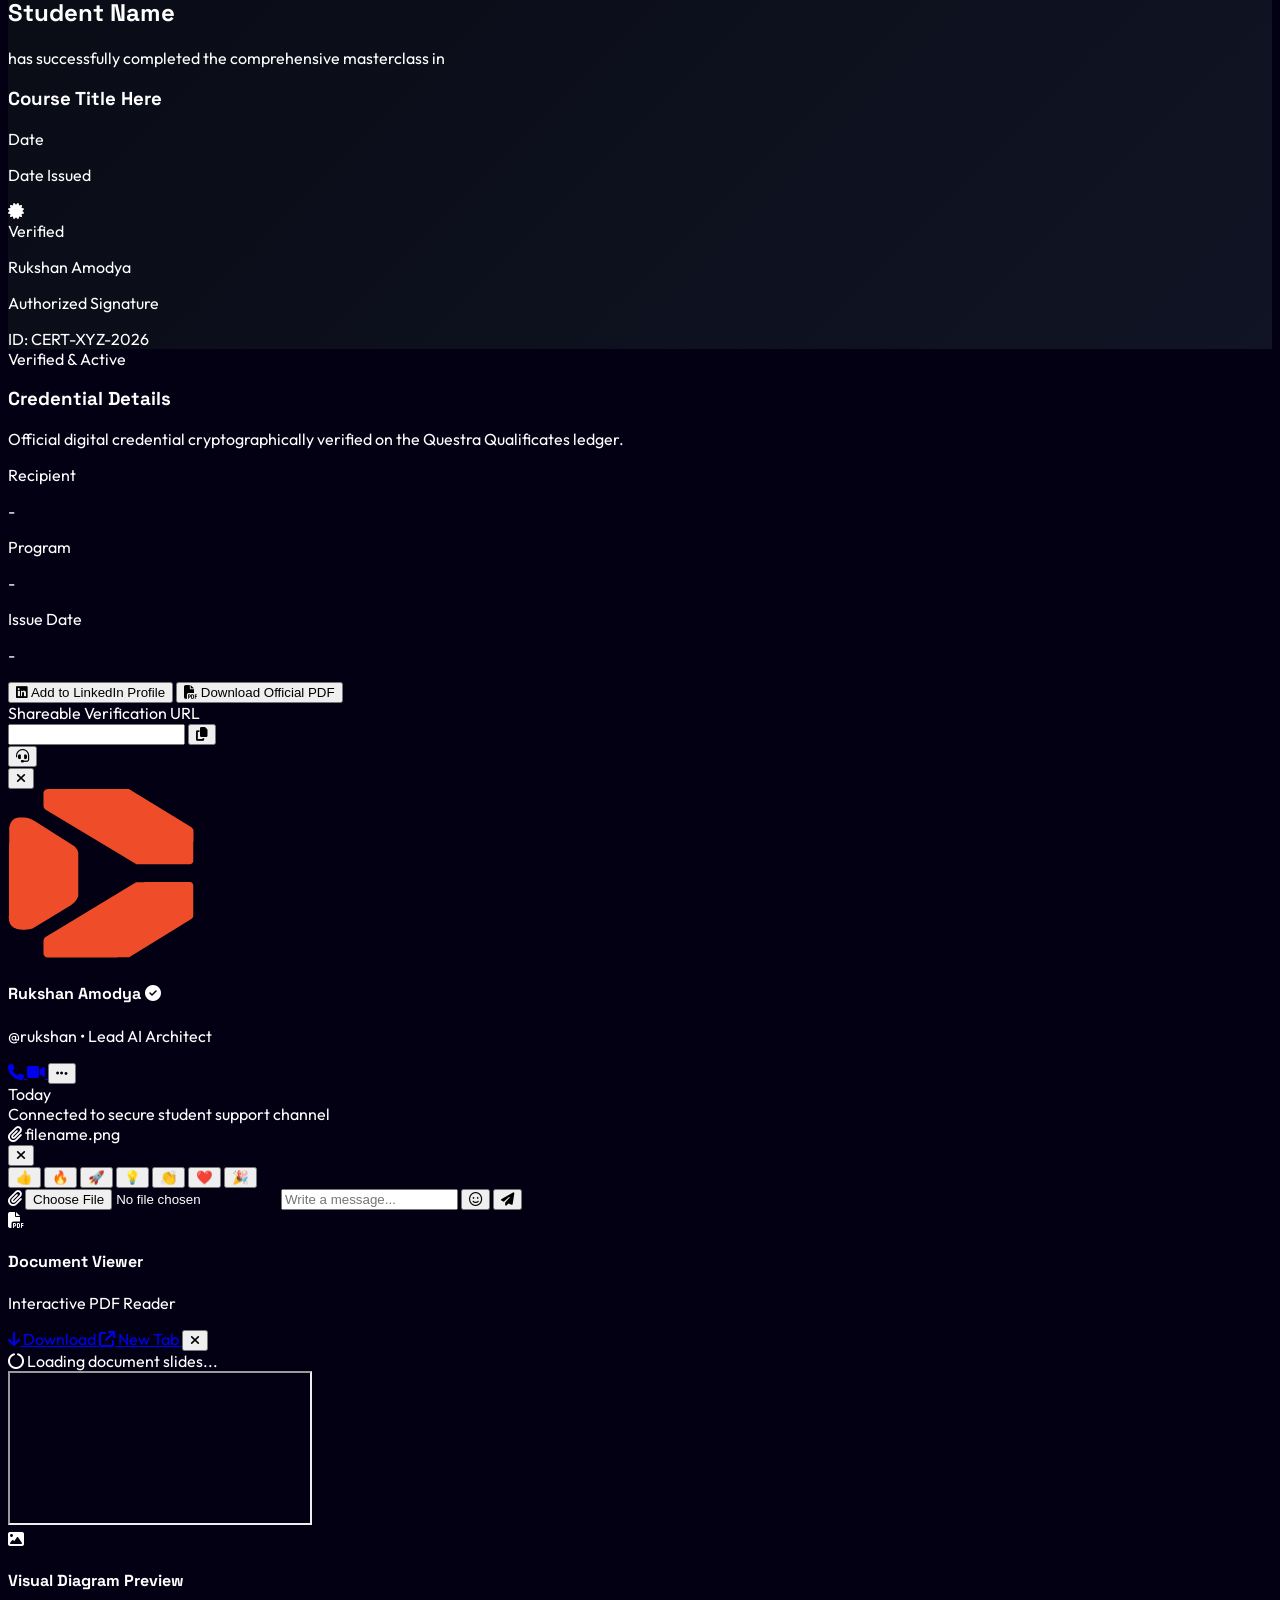
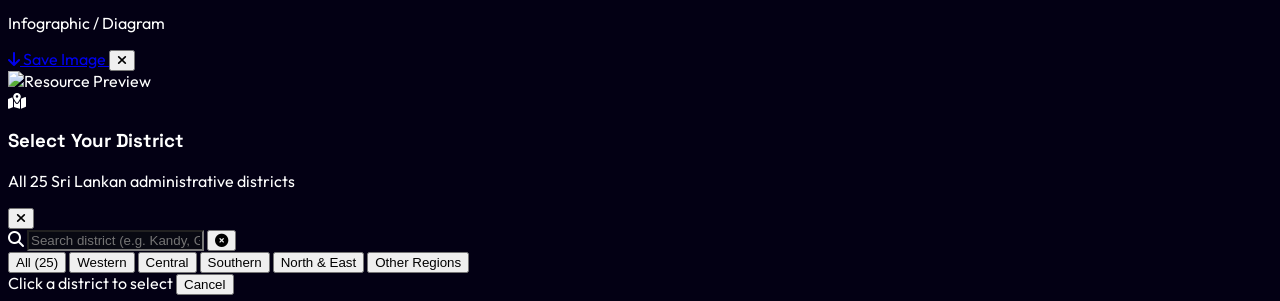
==== commit f471bbb4: "Completely remove harsh borders, outline frames, and avatar rings across all dashboard components fo" ====
--- a/dashboard.html
+++ b/dashboard.html
@@ -32,7 +32,7 @@
                         'primary-glow': '#FB923C',
                         dark: '#030014',
                         'dark-card': '#0F0E1E',
-                        'dark-border': '#2A2A35'
+                        'dark-': '#2A2A35'
                     },
                     fontFamily: {
                         heading: ['Space Grotesk', 'sans-serif'],
@@ -73,22 +73,22 @@
             background: rgba(15, 14, 30, 0.75);
             backdrop-filter: blur(16px);
             -webkit-backdrop-filter: blur(16px);
-            border: 1px solid rgba(255, 255, 255, 0.08);
+            : 1px solid rgba(255, 255, 255, 0.08);
         }
         .glass-card {
             background: rgba(255, 255, 255, 0.03);
             backdrop-filter: blur(12px);
-            border: 1px solid rgba(255, 255, 255, 0.06);
+            : 1px solid rgba(255, 255, 255, 0.06);
         }
         .glass-input {
             background: rgba(0, 0, 0, 0.4);
-            border: 1px solid rgba(255, 255, 255, 0.12);
+            : 1px solid rgba(255, 255, 255, 0.12);
             color: white;
             transition: all 0.2s;
         }
         .glass-input:focus {
             outline: none;
-            border-color: #F97316;
+            -color: #F97316;
             box-shadow: 0 0 15px rgba(249, 115, 22, 0.2);
         }
         .text-gradient {
@@ -97,9 +97,9 @@
             -webkit-text-fill-color: transparent;
         }
         .loader {
-            border: 3px solid rgba(255,255,255,0.1);
-            border-radius: 50%;
-            border-top: 3px solid #F97316;
+            : 3px solid rgba(255,255,255,0.1);
+            -radius: 50%;
+            -top: 3px solid #F97316;
             width: 24px;
             height: 24px;
             animation: spin 1s linear infinite;
@@ -108,7 +108,7 @@
         @keyframes spin { 0% { transform: rotate(0deg); } 100% { transform: rotate(360deg); } }
         .custom-scroll::-webkit-scrollbar { width: 6px; height: 6px; }
         .custom-scroll::-webkit-scrollbar-track { background: rgba(0, 0, 0, 0.3); }
-        .custom-scroll::-webkit-scrollbar-thumb { background: #2A2A35; border-radius: 4px; }
+        .custom-scroll::-webkit-scrollbar-thumb { background: #2A2A35; -radius: 4px; }
         .custom-scroll::-webkit-scrollbar-thumb:hover { background: #F97316; }
     
         /* Ethereal Sky & Aura Background */
@@ -119,39 +119,9 @@
             overflow: hidden;
             color: #ffffff;
         }
-        .aura-ring-1 {
-            position: absolute;
-            width: 750px;
-            height: 750px;
-            border-radius: 50%;
-            border: 1px solid rgba(249, 115, 22, 0.15);
-            top: 50%;
-            left: 50%;
-            transform: translate(-50%, -50%);
-            pointer-events: none;
-        }
-        .aura-ring-2 {
-            position: absolute;
-            width: 540px;
-            height: 540px;
-            border-radius: 50%;
-            border: 1px solid rgba(249, 115, 22, 0.12);
-            top: 50%;
-            left: 50%;
-            transform: translate(-50%, -50%);
-            pointer-events: none;
-        }
-        .aura-ring-3 {
-            position: absolute;
-            width: 350px;
-            height: 350px;
-            border-radius: 50%;
-            border: 1px solid rgba(249, 115, 22, 0.1);
-            top: 50%;
-            left: 50%;
-            transform: translate(-50%, -50%);
-            pointer-events: none;
-        }
+        .aura-ring-1 { display: none; }
+        .aura-ring-2 { display: none; }
+        .aura-ring-3 { display: none; }
         .ethereal-glow {
             position: absolute;
             top: 15%;
@@ -164,30 +134,28 @@
             pointer-events: none;
         }
         .ethereal-card {
-            background: rgba(13, 15, 26, 0.92);
-            backdrop-filter: blur(24px);
-            -webkit-backdrop-filter: blur(24px);
-            border: 1px solid rgba(255, 255, 255, 0.08);
-            box-shadow: 0 25px 50px -12px rgba(0, 0, 0, 0.7), 0 0 0 1px rgba(255, 255, 255, 0.04);
+            background: #0d0f1a;
+            : none !important;
+            box-shadow: 0 20px 40px -15px rgba(0, 0, 0, 0.7);
             color: #ffffff;
         }
         .ethereal-input {
             background: #080912;
-            border: 1px solid rgba(255, 255, 255, 0.1);
+            : none !important;
             color: #ffffff;
-            border-radius: 1rem;
+            -radius: 1rem;
             transition: all 0.2s ease;
         }
         .ethereal-input:focus {
             background: #0c0e1a;
-            border-color: #f97316;
+            : none !important;
             outline: none;
-            box-shadow: 0 0 0 4px rgba(249, 115, 22, 0.15);
+            box-shadow: 0 0 0 2px rgba(249, 115, 22, 0.4);
         }
         .ethereal-dark-btn {
             background: linear-gradient(135deg, #f97316 0%, #ea580c 100%);
             color: #ffffff;
-            border-radius: 9999px;
+            -radius: 9999px;
             font-weight: 700;
             transition: all 0.2s cubic-bezier(0.16, 1, 0.3, 1);
             box-shadow: 0 10px 25px -5px rgba(249, 115, 22, 0.3);
@@ -220,7 +188,7 @@
             appearance: none;
             background: rgba(255, 255, 255, 0.25);
             outline: none;
-            border-radius: 9999px;
+            -radius: 9999px;
             height: 5px;
         }
         #videoVolumeSlider::-webkit-slider-thumb {
@@ -228,19 +196,19 @@
             appearance: none;
             width: 12px;
             height: 12px;
-            border-radius: 50%;
+            -radius: 50%;
             background: #f97316;
             cursor: pointer;
-            border: 2px solid #ffffff;
+            : 2px solid #ffffff;
             box-shadow: 0 0 6px rgba(249, 115, 22, 0.8);
         }
         #videoVolumeSlider::-moz-range-thumb {
             width: 12px;
             height: 12px;
-            border-radius: 50%;
+            -radius: 50%;
             background: #f97316;
             cursor: pointer;
-            border: 2px solid #ffffff;
+            : 2px solid #ffffff;
         }
         .player-controls-visible {
             opacity: 1 !important;
@@ -261,18 +229,18 @@
         /* --- AETHERA OBSIDIAN DARK GLASS SIDEBAR THEME --- */
         .aethera-sidebar {
             background-color: #0b0c10 !important;
-            border: 1px solid rgba(255, 255, 255, 0.08) !important;
-            box-shadow: 0 14px 38px -6px rgba(0, 0, 0, 0.7), 0 0 0 1px rgba(255, 255, 255, 0.04) !important;
+            : none !important;
+            box-shadow: 0 14px 38px -6px rgba(0, 0, 0, 0.7) !important;
         }
         .aethera-nav-link {
             color: #94a3b8 !important;
-            border: 1px solid transparent !important;
+            : none !important;
             background: transparent !important;
             transition: all 0.2s cubic-bezier(0.16, 1, 0.3, 1) !important;
         }
         .aethera-nav-link:hover:not(.aethera-active) {
             background: rgba(255, 255, 255, 0.08) !important;
-            border-color: rgba(255, 255, 255, 0.1) !important;
+            -color: rgba(255, 255, 255, 0.1) !important;
             color: #ffffff !important;
         }
         .aethera-nav-link:hover:not(.aethera-active) .nav-icon {
@@ -280,13 +248,12 @@
             transform: scale(1.06);
         }
         .aethera-nav-link.aethera-active {
-            background: linear-gradient(135deg, rgba(255, 255, 255, 0.12) 0%, rgba(255, 255, 255, 0.04) 100%) !important;
-            border: 1px solid rgba(255, 255, 255, 0.18) !important;
-            box-shadow: 0 4px 20px -2px rgba(0, 0, 0, 0.5), inset 0 1px 1px 0 rgba(255, 255, 255, 0.25), 0 0 16px -4px rgba(249, 115, 22, 0.2) !important;
+            background: rgba(255, 255, 255, 0.08) !important;
+            : none !important;
+            box-shadow: 0 4px 20px -2px rgba(0, 0, 0, 0.5), inset 0 1px 1px 0 rgba(255, 255, 255, 0.1) !important;
             backdrop-filter: blur(16px);
             color: #ffffff !important;
             font-weight: 600 !important;
-            text-shadow: 0 1px 2px rgba(0, 0, 0, 0.4);
         }
         .aethera-nav-link.aethera-active .nav-icon {
             color: #f97316 !important;
@@ -295,19 +262,19 @@
         .aethera-chevron-btn {
             width: 28px;
             height: 28px;
-            border-radius: 50%;
+            -radius: 50%;
             display: flex;
             align-items: center;
             justify-content: center;
-            background: rgba(255, 255, 255, 0.04);
-            border: 1px solid rgba(255, 255, 255, 0.08);
+            background: rgba(255, 255, 255, 0.06);
+            : none !important;
             color: #94a3b8;
             cursor: pointer;
             transition: all 0.2s cubic-bezier(0.16, 1, 0.3, 1);
         }
         .aethera-chevron-btn:hover {
             background: rgba(255, 255, 255, 0.12);
-            border-color: rgba(255, 255, 255, 0.2);
+            -color: rgba(255, 255, 255, 0.2);
             color: #ffffff;
             transform: scale(1.06);
         }
@@ -317,33 +284,33 @@
             align-items: center;
             padding: 0 10px;
             background: #14151b;
-            border: 1px solid rgba(255, 255, 255, 0.08);
-            border-radius: 10px;
+            : none !important;
+            -radius: 10px;
             color: #94a3b8;
             cursor: pointer;
             transition: all 0.2s cubic-bezier(0.16, 1, 0.3, 1);
         }
         .aethera-search-pill:hover {
             background: #1c1e27;
-            border-color: rgba(255, 255, 255, 0.16);
+            -color: rgba(255, 255, 255, 0.16);
             color: #ffffff;
         }
         .aethera-user-card {
             background: #14151b;
-            border: 1px solid rgba(255, 255, 255, 0.08);
-            border-radius: 14px;
+            : none !important;
+            -radius: 14px;
             transition: all 0.2s ease;
         }
         .aethera-user-card:hover {
             background: #1c1e27;
-            border-color: rgba(255, 255, 255, 0.16);
+            -color: rgba(255, 255, 255, 0.16);
         }
     </style>
 </head>
 <body class="min-h-screen flex flex-col bg-dark text-white">
 
     <!-- Toast Notification -->
-    <div id="toast" class="fixed bottom-6 right-6 z-[200] bg-dark-card border border-primary/40 text-white px-5 py-3.5 rounded-2xl shadow-2xl transition-all duration-300 transform translate-y-24 opacity-0 flex items-center gap-3">
+    <div id="toast" class="fixed bottom-6 right-6 z-[200] bg-dark-card text-white px-5 py-3.5 rounded-2xl shadow-2xl transition-all duration-300 transform translate-y-24 opacity-0 flex items-center gap-3">
         <i class="fa-solid fa-circle-info text-primary" id="toastIcon"></i>
         <span id="toast-msg" class="text-sm font-medium">Notification</span>
     </div>
@@ -374,7 +341,7 @@
                 <span class="font-heading font-black text-xl tracking-tight text-white">QUESTRA <span class="text-orange-500 text-xs font-mono font-bold tracking-normal">ACADEMY</span></span>
             </a>
             
-            <a href="index.html" class="inline-flex items-center gap-2 text-xs font-semibold text-slate-300 hover:text-white bg-[#0d0f1a]/5 hover:bg-[#0d0f1a]/10 px-4 py-2 rounded-full border border-white/10 backdrop-blur-md transition shadow-sm">
+            <a href="index.html" class="inline-flex items-center gap-2 text-xs font-semibold text-slate-300 hover:text-white bg-[#0d0f1a]/5 hover:bg-[#0d0f1a]/10 px-4 py-2 rounded-full backdrop-blur-md transition shadow-sm">
                 <i class="fa-solid fa-arrow-left text-[11px]"></i> Return to Website
             </a>
         </header>
@@ -385,9 +352,9 @@
                 
                 <!-- Floating Top Badge / Icon -->
                 <div class="flex justify-center mb-5">
-                    <div class="w-16 h-16 rounded-3xl bg-[#0d0f1a] border border-white/10 shadow-2xl backdrop-blur-xl flex items-center justify-center text-white text-2xl relative transform hover:scale-105 transition duration-300">
+                    <div class="w-16 h-16 rounded-3xl bg-[#0d0f1a] shadow-2xl backdrop-blur-xl flex items-center justify-center text-white text-2xl relative transform hover:scale-105 transition duration-300">
                         <i class="fa-solid fa-graduation-cap text-orange-500"></i>
-                        <span class="absolute -top-1 -right-1 w-3.5 h-3.5 bg-emerald-500 border-2 border-white rounded-full"></span>
+                        <span class="absolute -top-1 -right-1 w-3.5 h-3.5 bg-emerald-500 rounded-full"></span>
                     </div>
                 </div>
 
@@ -427,7 +394,7 @@
 
                         <div class="flex items-center justify-between pt-1">
                             <label class="flex items-center gap-2 cursor-pointer">
-                                <input type="checkbox" id="loginRememberMe" class="w-4 h-4 rounded border-white/15 text-white focus:ring-slate-900 accent-slate-900">
+                                <input type="checkbox" id="loginRememberMe" class="w-4 h-4 rounded text-white focus:ring-slate-900 accent-slate-900">
                                 <span class="text-xs text-slate-300 font-medium">Remember this device</span>
                             </label>
                         </div>
@@ -437,7 +404,7 @@
                         </button>
                     </form>
 
-                    <div class="mt-6 pt-5 border-t border-white/[0.08] text-center">
+                    <div class="mt-6 pt-5 text-center">
                         <p class="text-xs text-slate-400 font-medium">
                             Don't have an account? 
                             <button type="button" onclick="app.switchAuthMode('register')" class="font-bold text-orange-400 hover:text-orange-300 underline underline-offset-4 ml-1 transition">
@@ -450,7 +417,7 @@
                 <!-- ================= ENROLL / REGISTER CARD ================= -->
                 <div id="auth-register-card" class="hidden ethereal-card rounded-3xl p-7 sm:p-9 text-white max-w-lg mx-auto">
                     <div class="text-center mb-6">
-                        <div class="inline-flex items-center gap-1.5 px-3 py-1 rounded-full bg-orange-500/15 border border-orange-500/30 text-orange-400 text-[11px] font-bold uppercase tracking-wider mb-2 font-mono">
+                        <div class="inline-flex items-center gap-1.5 px-3 py-1 rounded-full bg-orange-500/15 text-orange-400 text-[11px] font-bold uppercase tracking-wider mb-2 font-mono">
                             <i class="fa-solid fa-sparkles"></i> 2026 Batch Intake
                         </div>
                         <h1 class="text-2xl sm:text-3xl font-black font-heading tracking-tight text-white">Masterclass Enrollment</h1>
@@ -465,12 +432,12 @@
                         </div>
                         <div class="h-0.5 flex-1 bg-[#0d0f1a]/10 mx-2" id="step-line-1"></div>
                         <div class="flex items-center gap-2" id="step-indicator-2">
-                            <span class="w-7 h-7 rounded-full bg-[#0d0f1a]/10 text-slate-400 font-bold text-xs flex items-center justify-center border border-white/10">2</span>
+                            <span class="w-7 h-7 rounded-full bg-[#0d0f1a]/10 text-slate-400 font-bold text-xs flex items-center justify-center">2</span>
                             <span class="text-xs font-medium text-slate-400 hidden sm:inline">Plan</span>
                         </div>
                         <div class="h-0.5 flex-1 bg-[#0d0f1a]/10 mx-2" id="step-line-2"></div>
                         <div class="flex items-center gap-2" id="step-indicator-3">
-                            <span class="w-7 h-7 rounded-full bg-[#0d0f1a]/10 text-slate-400 font-bold text-xs flex items-center justify-center border border-white/10">3</span>
+                            <span class="w-7 h-7 rounded-full bg-[#0d0f1a]/10 text-slate-400 font-bold text-xs flex items-center justify-center">3</span>
                             <span class="text-xs font-medium text-slate-400 hidden sm:inline">Payment</span>
                         </div>
                     </div>
@@ -498,7 +465,7 @@
                                 <div class="relative">
                                     <label class="block text-[11px] font-bold text-slate-300 uppercase tracking-wider mb-1 font-mono">Gender</label>
                                     <input type="hidden" id="regGender" value="male">
-                                    <button type="button" onclick="app.toggleGenderDropdown(event)" id="genderSelectBtn" class="ethereal-input w-full px-3.5 py-2.5 text-sm font-medium flex items-center justify-between bg-[#080912] text-white border border-white/10 hover:border-white/20 transition">
+                                    <button type="button" onclick="app.toggleGenderDropdown(event)" id="genderSelectBtn" class="ethereal-input w-full px-3.5 py-2.5 text-sm font-medium flex items-center justify-between bg-[#080912] text-white hover: transition">
                                         <span class="flex items-center gap-2 truncate" id="genderSelectedDisplay">
                                             <i class="fa-solid fa-mars text-blue-500 text-xs"></i>
                                             <span>Male</span>
@@ -506,7 +473,7 @@
                                         <i class="fa-solid fa-chevron-down text-xs text-slate-400 transition-transform duration-200" id="genderDropdownArrow"></i>
                                     </button>
                                     <!-- Custom Glass/White Dropdown Menu with Rounded Edges -->
-                                    <div id="genderDropdownMenu" class="hidden absolute top-full left-0 right-0 mt-1.5 bg-[#0d0f1a] border border-white/10 rounded-2xl shadow-2xl p-1.5 z-40 space-y-1">
+                                    <div id="genderDropdownMenu" class="hidden absolute top-full left-0 right-0 mt-1.5 bg-[#0d0f1a] rounded-2xl shadow-2xl p-1.5 z-40 space-y-1">
                                         <div onclick="app.selectGender('male', 'Male', 'fa-mars text-blue-500')" class="gender-option flex items-center justify-between px-3 py-2 rounded-xl text-xs font-semibold text-slate-300 hover:bg-[#0d0f1a]/10 hover:text-white cursor-pointer transition">
                                             <span class="flex items-center gap-2"><i class="fa-solid fa-mars text-blue-500"></i> Male</span>
                                             <i class="fa-solid fa-check text-orange-400 text-xs check-gender check-male"></i>
@@ -531,7 +498,7 @@
                                 <div>
                                     <label class="block text-[11px] font-bold text-slate-300 uppercase tracking-wider mb-1 font-mono">District</label>
                                     <input type="hidden" id="regDistrict" value="Colombo">
-                                    <button type="button" onclick="app.openDistrictModal()" id="districtSelectBtn" class="ethereal-input w-full px-3 py-2.5 text-sm font-medium flex items-center justify-between bg-[#080912] text-white border border-white/10 hover:border-white/20 transition group text-left">
+                                    <button type="button" onclick="app.openDistrictModal()" id="districtSelectBtn" class="ethereal-input w-full px-3 py-2.5 text-sm font-medium flex items-center justify-between bg-[#080912] text-white hover: transition group text-left">
                                         <span class="flex items-center gap-1.5 truncate" id="districtSelectedDisplay">
                                             <i class="fa-solid fa-location-dot text-orange-500 text-xs flex-shrink-0"></i>
                                             <span class="font-semibold text-white truncate text-xs sm:text-sm">Colombo</span>
@@ -567,10 +534,10 @@
 
                             <div class="grid grid-cols-1 sm:grid-cols-2 gap-3.5">
                                 <!-- Monthly Option -->
-                                <div onclick="app.selectPlan('monthly')" id="plan-card-monthly" class="cursor-pointer border-2 border-white/10 hover:border-white/20 bg-[#080912] rounded-2xl p-4 transition text-left relative group">
+                                <div onclick="app.selectPlan('monthly')" id="plan-card-monthly" class="cursor-pointer hover: bg-[#080912] rounded-2xl p-4 transition text-left relative group">
                                     <div class="flex justify-between items-start mb-2">
                                         <span class="text-xs font-bold text-slate-300 uppercase tracking-wider font-mono">Installments</span>
-                                        <span class="w-4 h-4 rounded-full border-2 border-white/15 flex items-center justify-center" id="plan-radio-monthly"></span>
+                                        <span class="w-4 h-4 rounded-full flex items-center justify-center" id="plan-radio-monthly"></span>
                                     </div>
                                     <div class="text-xl font-black text-white font-heading">LKR 2,000</div>
                                     <div class="text-[11px] text-slate-400 font-medium">per month (3 installments)</div>
@@ -582,7 +549,7 @@
                                 </div>
 
                                 <!-- Full Pass Option -->
-                                <div onclick="app.selectPlan('full')" id="plan-card-full" class="cursor-pointer border-2 border-orange-500 bg-orange-500/10 rounded-2xl p-4 transition text-left relative group shadow-lg shadow-orange-500/10">
+                                <div onclick="app.selectPlan('full')" id="plan-card-full" class="cursor-pointer -orange-500 bg-orange-500/10 rounded-2xl p-4 transition text-left relative group shadow-lg shadow-orange-500/10">
                                     <div class="absolute -top-2.5 right-3 bg-gradient-to-r from-orange-500 to-amber-500 text-white text-[9px] font-black uppercase tracking-wider px-2.5 py-0.5 rounded-full shadow">
                                         Save LKR 1,000
                                     </div>
@@ -603,7 +570,7 @@
                             </div>
 
                             <div class="flex gap-2 pt-2">
-                                <button type="button" onclick="app.prevRegStep(1)" class="w-1/3 py-3 rounded-full border border-white/10 font-bold text-xs text-slate-300 hover:bg-[#0d0f1a]/10 hover:text-white transition">
+                                <button type="button" onclick="app.prevRegStep(1)" class="w-1/3 py-3 rounded-full font-bold text-xs text-slate-300 hover:bg-[#0d0f1a]/10 hover:text-white transition">
                                     &larr; Back
                                 </button>
                                 <button type="button" onclick="app.nextRegStep(3)" class="w-2/3 ethereal-dark-btn py-3 text-xs flex items-center justify-center gap-2">
@@ -615,10 +582,10 @@
                         <!-- Step 3: Payment Slip & Account Credentials -->
                         <div id="reg-step-3" class="hidden space-y-3.5">
                             <!-- Bank Details Box -->
-                            <div class="bg-[#080912] border border-white/10 rounded-2xl p-4 text-xs text-slate-300">
+                            <div class="bg-[#080912] rounded-2xl p-4 text-xs text-slate-300">
                                 <div class="font-bold text-white mb-1 flex items-center justify-between">
                                     <span>Commercial Bank Transfer Details</span>
-                                    <span class="text-[10px] font-mono bg-[#141624] text-orange-400 px-2 py-0.5 rounded border border-white/10">ACC: 8010203040</span>
+                                    <span class="text-[10px] font-mono bg-[#141624] text-orange-400 px-2 py-0.5 rounded">ACC: 8010203040</span>
                                 </div>
                                 <p class="text-slate-300 text-[11px] leading-relaxed">
                                     Account Name: <strong class="text-white">Questra Digital Ltd</strong><br>
@@ -628,13 +595,13 @@
 
                             <div>
                                 <label class="block text-[11px] font-bold text-slate-300 uppercase tracking-wider mb-1 font-mono">Upload Payment Slip (Screenshot / PDF)</label>
-                                <input type="file" id="slipFileInput" accept="image/*,application/pdf" required class="ethereal-input w-full px-3 py-2 text-xs font-medium file:mr-3 file:py-1.5 file:px-3 file:rounded-lg file:border-0 file:text-xs file:font-semibold file:bg-orange-600 file:text-white hover:file:bg-orange-700">
-                            </div>
-
-                            <div class="border-t border-white/[0.06] pt-3 space-y-3">
+                                <input type="file" id="slipFileInput" accept="image/*,application/pdf" required class="ethereal-input w-full px-3 py-2 text-xs font-medium file:mr-3 file:py-1.5 file:px-3 file:rounded-lg file:-0 file:text-xs file:font-semibold file:bg-orange-600 file:text-white hover:file:bg-orange-700">
+                            </div>
+
+                            <div class="pt-3 space-y-3">
                                 <div>
                                     <label class="block text-[11px] font-bold text-slate-300 uppercase tracking-wider mb-1 font-mono">Assigned Student Registration ID</label>
-                                    <input type="text" id="regID" readonly class="ethereal-input w-full px-4 py-2.5 text-xs font-mono font-bold bg-[#141624] text-orange-400 cursor-not-allowed border border-white/10">
+                                    <input type="text" id="regID" readonly class="ethereal-input w-full px-4 py-2.5 text-xs font-mono font-bold bg-[#141624] text-orange-400 cursor-not-allowed">
                                 </div>
 
                                 <div>
@@ -654,7 +621,7 @@
                             </div>
 
                             <div class="flex gap-2 pt-2">
-                                <button type="button" onclick="app.prevRegStep(2)" class="w-1/3 py-3 rounded-full border border-white/10 font-bold text-xs text-slate-300 hover:bg-[#0d0f1a]/10 hover:text-white transition">
+                                <button type="button" onclick="app.prevRegStep(2)" class="w-1/3 py-3 rounded-full font-bold text-xs text-slate-300 hover:bg-[#0d0f1a]/10 hover:text-white transition">
                                     &larr; Back
                                 </button>
                                 <button type="submit" id="authSubmitBtn" class="w-2/3 ethereal-dark-btn py-3 text-xs flex items-center justify-center gap-2">
@@ -664,7 +631,7 @@
                         </div>
                     </form>
 
-                    <div class="mt-6 pt-5 border-t border-white/[0.06] text-center">
+                    <div class="mt-6 pt-5 text-center">
                         <p class="text-xs text-slate-300 font-medium">
                             Already have an account? 
                             <button type="button" onclick="app.switchAuthMode('login')" class="font-bold text-white hover:text-orange-600 underline underline-offset-4 ml-1 transition">
@@ -691,12 +658,12 @@
         <div id="mobile-drawer-overlay" onclick="app.closeMobileDrawer()" class="fixed inset-0 bg-[#05060c]/40 backdrop-blur-sm z-40 hidden md:hidden transition-opacity duration-300"></div>
 
         <!-- Mobile Drawer Navigation (Slide-in Aethera Dark Glass) -->
-        <div id="mobile-drawer" class="fixed top-0 bottom-0 left-0 w-80 bg-[#0b0c10] text-slate-100 z-50 shadow-2xl border-r border-white/10 transform -translate-x-full transition-transform duration-300 md:hidden flex flex-col justify-between">
+        <div id="mobile-drawer" class="fixed top-0 bottom-0 left-0 w-80 bg-[#0b0c10] text-slate-100 z-50 shadow-2xl transform -translate-x-full transition-transform duration-300 md:hidden flex flex-col justify-between">
             <div class="p-4 overflow-y-auto custom-scroll flex-1 space-y-4">
-                <div class="flex items-center justify-between pb-3 border-b border-white/[0.08]">
+                <div class="flex items-center justify-between pb-3">
                     <a href="index.html" class="flex items-center gap-2">
                         <img src="assets/logo.webp" alt="Questra LMS" class="h-7 w-auto">
-                        <span class="font-heading font-black text-base tracking-tight text-white">QUESTRA <span class="text-orange-400 text-[10px] font-mono font-bold bg-orange-500/10 border border-orange-500/20 px-2 py-0.5 rounded-full ml-1">LMS</span></span>
+                        <span class="font-heading font-black text-base tracking-tight text-white">QUESTRA <span class="text-orange-400 text-[10px] font-mono font-bold bg-orange-500/10 px-2 py-0.5 rounded-full ml-1">LMS</span></span>
                     </a>
                     <button onclick="app.closeMobileDrawer()" class="w-8 h-8 rounded-xl bg-[#0d0f1a]/5 hover:bg-[#0d0f1a]/10 text-slate-400 hover:text-white flex items-center justify-center transition">
                         <i class="fa-solid fa-xmark text-sm"></i>
@@ -758,10 +725,10 @@
             </div>
 
             <!-- Bottom Mobile Profile & Actions (Aethera Card) -->
-            <div class="p-3 border-t border-white/[0.08] space-y-2 bg-[#08090d]">
+            <div class="p-3 space-y-2 bg-[#08090d]">
                 <div class="aethera-user-card flex items-center justify-between p-2">
                     <div onclick="app.dashView('profile')" class="flex items-center gap-2.5 flex-1 min-w-0 cursor-pointer" title="View Profile">
-                        <div class="w-8 h-8 rounded-xl bg-gradient-to-tr from-slate-800 to-slate-700 text-orange-400 border border-white/10 flex items-center justify-center font-bold text-xs shadow-2xs shrink-0" id="drawerAvatar">
+                        <div class="w-8 h-8 rounded-xl bg-gradient-to-tr from-slate-800 to-slate-700 text-orange-400 flex items-center justify-center font-bold text-xs shadow-2xs shrink-0" id="drawerAvatar">
                             U
                         </div>
                         <div class="overflow-hidden flex-1 min-w-0">
@@ -773,24 +740,24 @@
                         <i class="fa-solid fa-right-from-bracket text-xs"></i>
                     </button>
                 </div>
-                <a href="index.html" class="w-full py-2 px-3 rounded-xl border border-white/10 bg-[#0d0f1a]/5 text-slate-200 font-medium text-xs flex items-center justify-center gap-2 hover:bg-[#0d0f1a]/10 transition">
+                <a href="index.html" class="w-full py-2 px-3 rounded-xl bg-[#0d0f1a]/5 text-slate-200 font-medium text-xs flex items-center justify-center gap-2 hover:bg-[#0d0f1a]/10 transition">
                     <i class="fa-solid fa-house text-slate-400 text-xs"></i> Main Website
                 </a>
             </div>
         </div>
 
         <!-- Top Dashboard Header Bar (Ultra-Luxury Glassmorphic Header) -->
-        <header class="h-16 border-b border-white/[0.08] bg-[#0b0c10]/85 backdrop-blur-2xl px-4 sm:px-8 flex items-center justify-between z-30 shrink-0 shadow-[0_4px_30px_rgba(0,0,0,0.5)] transition-all duration-300">
+        <header class="h-16 bg-[#0b0c10]/85 backdrop-blur-2xl px-4 sm:px-8 flex items-center justify-between z-30 shrink-0 shadow-[0_4px_30px_rgba(0,0,0,0.5)] transition-all duration-300">
             
             <!-- Left: Sidebar Trigger & Brand -->
             <div class="flex items-center gap-3.5">
                 <!-- Mobile Drawer Toggle -->
-                <button type="button" onclick="app.toggleMobileDrawer()" class="md:hidden w-10 h-10 rounded-2xl border border-white/10 bg-[#0d0f1a]/5 hover:bg-[#0d0f1a]/10 flex items-center justify-center text-slate-300 hover:text-white transition active:scale-95 shadow-2xs">
+                <button type="button" onclick="app.toggleMobileDrawer()" class="md:hidden w-10 h-10 rounded-2xl bg-[#0d0f1a]/5 hover:bg-[#0d0f1a]/10 flex items-center justify-center text-slate-300 hover:text-white transition active:scale-95 shadow-2xs">
                     <i class="fa-solid fa-bars-staggered text-sm"></i>
                 </button>
 
                 <!-- Desktop Sidebar Collapse/Expand Toggle -->
-                <button type="button" onclick="app.toggleDesktopSidebar()" id="desktopSidebarToggleBtn" class="hidden md:flex w-10 h-10 rounded-2xl border border-white/10 bg-[#0d0f1a]/5 hover:bg-[#0d0f1a]/10 text-slate-300 hover:text-white items-center justify-center transition-all duration-200 active:scale-95 shadow-2xs group hover:border-orange-500/40" title="Toggle Sidebar">
+                <button type="button" onclick="app.toggleDesktopSidebar()" id="desktopSidebarToggleBtn" class="hidden md:flex w-10 h-10 rounded-2xl bg-[#0d0f1a]/5 hover:bg-[#0d0f1a]/10 text-slate-300 hover:text-white items-center justify-center transition-all duration-200 active:scale-95 shadow-2xs group hover:" title="Toggle Sidebar">
                     <i class="fa-solid fa-bars-staggered text-sm text-slate-300 group-hover:text-orange-600 transition duration-200" id="sidebarToggleIcon"></i>
                 </button>
 
@@ -802,42 +769,42 @@
                     </div>
                     <div class="flex items-center">
                         <span class="font-heading font-black text-lg tracking-tight text-white">QUESTRA</span>
-                        <span class="text-orange-600 text-[10px] font-mono font-bold bg-orange-500/10 border border-orange-500/20 px-2 py-0.5 rounded-full ml-1.5 shadow-2xs">LMS STUDIO</span>
+                        <span class="text-orange-600 text-[10px] font-mono font-bold bg-orange-500/10 px-2 py-0.5 rounded-full ml-1.5 shadow-2xs">LMS STUDIO</span>
                     </div>
                 </a>
             </div>
 
             <!-- Center: Masterclass Status Pill -->
-            <div class="hidden lg:flex items-center gap-3 px-4 py-1.5 rounded-full bg-[#141624] border border-white/10 text-xs font-semibold text-slate-300 backdrop-blur-md shadow-2xs hover:border-white/20 transition duration-200">
+            <div class="hidden lg:flex items-center gap-3 px-4 py-1.5 rounded-full bg-[#141624] text-xs font-semibold text-slate-300 backdrop-blur-md shadow-2xs hover: transition duration-200">
                 <span class="relative flex h-2 w-2">
                     <span class="animate-ping absolute inline-flex h-full w-full rounded-full bg-emerald-400 opacity-75"></span>
                     <span class="relative inline-flex rounded-full h-2 w-2 bg-emerald-500"></span>
                 </span>
                 <span class="font-medium text-slate-200">AI & Full-Stack Architecture</span>
                 <span class="w-1 h-1 rounded-full bg-slate-300"></span>
-                <span class="text-[10px] text-orange-400 font-bold uppercase font-mono tracking-wider bg-orange-500/10 px-2 py-0.5 rounded-full border border-orange-500/30">Cohort 2026</span>
+                <span class="text-[10px] text-orange-400 font-bold uppercase font-mono tracking-wider bg-orange-500/10 px-2 py-0.5 rounded-full">Cohort 2026</span>
             </div>
 
             <!-- Right: Navigation Links & Student Identity Capsule -->
             <div class="flex items-center gap-3">
                 
                 <!-- Main Website Link -->
-                <a href="index.html" class="hidden sm:inline-flex items-center gap-2 text-xs font-semibold text-slate-300 hover:text-white bg-[#0d0f1a]/5 hover:bg-[#0d0f1a]/10 px-3.5 py-2 rounded-full border border-white/10 transition shadow-2xs hover:scale-[1.02] active:scale-95">
+                <a href="index.html" class="hidden sm:inline-flex items-center gap-2 text-xs font-semibold text-slate-300 hover:text-white bg-[#0d0f1a]/5 hover:bg-[#0d0f1a]/10 px-3.5 py-2 rounded-full transition shadow-2xs hover:scale-[1.02] active:scale-95">
                     <i class="fa-solid fa-arrow-left text-[10px] text-slate-400"></i> Main Website
                 </a>
 
                 <!-- Certificate Verification Link -->
-                <a href="Certfication.html" target="_blank" class="hidden xl:inline-flex items-center gap-1.5 text-xs font-semibold text-slate-300 hover:text-orange-400 px-3 py-2 rounded-full hover:bg-orange-500/10 transition border border-transparent hover:border-orange-500/30">
+                <a href="Certfication.html" target="_blank" class="hidden xl:inline-flex items-center gap-1.5 text-xs font-semibold text-slate-300 hover:text-orange-400 px-3 py-2 rounded-full hover:bg-orange-500/10 transition -transparent hover:">
                     <i class="fa-solid fa-shield-check text-orange-500 text-xs"></i>
                     <span>Verify Credentials</span>
                 </a>
 
                 <!-- Student Identity Pill & Settings -->
-                <div class="flex items-center gap-2.5 pl-2 sm:pl-3 border-l border-white/10">
-                    <div onclick="app.dashView('profile')" class="flex items-center gap-2.5 p-1 sm:pr-3 rounded-full hover:bg-[#0d0f1a]/5 border border-transparent hover:border-white/10 transition duration-200 cursor-pointer group" title="Account Settings & Profile">
-                        <div class="w-9 h-9 rounded-full bg-gradient-to-tr from-orange-500 via-amber-500 to-orange-600 flex items-center justify-center font-bold text-xs text-white shadow-sm border-2 border-white group-hover:scale-105 transition duration-200 relative" id="topNavAvatar">
+                <div class="flex items-center gap-2.5 pl-2 sm:pl-3">
+                    <div onclick="app.dashView('profile')" class="flex items-center gap-2.5 p-1 sm:pr-3 rounded-full hover:bg-[#0d0f1a]/5 -transparent hover: transition duration-200 cursor-pointer group" title="Account Settings & Profile">
+                        <div class="w-9 h-9 rounded-full bg-gradient-to-tr from-orange-500 via-amber-500 to-orange-600 flex items-center justify-center font-bold text-xs text-white shadow-sm group-hover:scale-105 transition duration-200 relative" id="topNavAvatar">
                             U
-                            <span class="absolute bottom-0 right-0 w-2.5 h-2.5 bg-emerald-500 border-2 border-white rounded-full"></span>
+                            <span class="absolute bottom-0 right-0 w-2.5 h-2.5 bg-emerald-500 rounded-full"></span>
                         </div>
                         <div class="text-left hidden sm:block">
                             <h5 class="text-xs font-bold text-white leading-tight group-hover:text-orange-600 transition" id="topNavStudentName">Student</h5>
@@ -846,7 +813,7 @@
                     </div>
 
                     <!-- Sign Out Button -->
-                    <button onclick="app.logout()" title="Sign Out Session" class="w-9 h-9 rounded-full bg-[#0d0f1a]/5 hover:bg-rose-500/20 text-slate-400 hover:text-rose-400 flex items-center justify-center transition duration-200 border border-white/10 active:scale-95 shadow-2xs">
+                    <button onclick="app.logout()" title="Sign Out Session" class="w-9 h-9 rounded-full bg-[#0d0f1a]/5 hover:bg-rose-500/20 text-slate-400 hover:text-rose-400 flex items-center justify-center transition duration-200 active:scale-95 shadow-2xs">
                         <i class="fa-solid fa-right-from-bracket text-xs"></i>
                     </button>
                 </div>
@@ -861,7 +828,7 @@
                 <aside id="desktopSidebar" class="aethera-sidebar w-[240px] h-[calc(100vh-60px)] max-h-[760px] rounded-[24px] flex flex-col justify-between backdrop-blur-2xl transition-all duration-300 overflow-hidden shadow-2xl">
                     
                     <!-- Top Header Section (Search & Collapse Toggle) -->
-                    <div class="p-2.5 pb-2 flex flex-col gap-2 border-b border-white/[0.06] shrink-0" id="sidebarHeaderSection">
+                    <div class="p-2.5 pb-2 flex flex-col gap-2 shrink-0" id="sidebarHeaderSection">
                         <!-- Controls Row: Search Pill + Collapse Chevron Toggle -->
                         <div class="flex items-center justify-between gap-1.5 w-full" id="sidebarBrandRow">
                             <!-- Search Pill Bar (Aethera Style with ⌘K) -->
@@ -871,7 +838,7 @@
                                         <i class="fa-solid fa-magnifying-glass text-xs text-slate-500 shrink-0"></i>
                                         <span class="text-xs text-slate-400 font-medium truncate">Search...</span>
                                     </div>
-                                    <kbd class="text-[10px] font-mono font-semibold bg-[#232530] text-slate-300 px-1.5 py-0.5 rounded border border-white/10 shrink-0">⌘K</kbd>
+                                    <kbd class="text-[10px] font-mono font-semibold bg-[#232530] text-slate-300 px-1.5 py-0.5 rounded shrink-0">⌘K</kbd>
                                 </div>
                             </div>
 
@@ -945,7 +912,7 @@
 
                         <!-- Course Progress Widget (Aethera Dark Glass Accent) -->
                         <div class="sidebar-text-item pt-0.5">
-                            <div class="p-2.5 rounded-xl bg-[#14151b] border border-white/[0.08] shadow-sm space-y-1.5">
+                            <div class="p-2.5 rounded-xl bg-[#14151b] shadow-sm space-y-1.5">
                                 <div class="flex items-center justify-between text-xs">
                                     <span class="font-bold text-slate-300 font-mono text-[10px] uppercase tracking-wider flex items-center gap-1.5">
                                         <span class="w-1.5 h-1.5 rounded-full bg-orange-500 animate-pulse"></span>
@@ -968,7 +935,7 @@
                     </div>
 
                     <!-- Bottom User Area (Clean & No Overlap) -->
-                    <div class="p-2 border-t border-white/[0.06] shrink-0 space-y-1">
+                    <div class="p-2 shrink-0 space-y-1">
                         <!-- Admin Studio Link (Only for admins) -->
                         <div id="admin-links" class="hidden">
                             <a href="admin.html" class="w-full flex items-center justify-between px-3 py-1.5 rounded-xl bg-gradient-to-r from-orange-500 to-amber-500 hover:from-orange-600 hover:to-amber-600 text-white text-xs font-bold transition shadow-xs group" title="Admin Portal">
@@ -983,7 +950,7 @@
                         <!-- Expanded: User Profile Card / Collapsed: Clean Sign Out Button -->
                         <div class="aethera-user-card flex items-center justify-between p-1.5 group" id="sidebarProfileCapsule">
                             <div onclick="app.dashView('profile')" class="sidebar-text-item flex items-center gap-2 flex-1 min-w-0 cursor-pointer" title="View Profile">
-                                <div class="w-7 h-7 rounded-lg bg-gradient-to-tr from-slate-800 to-slate-700 border border-white/10 text-orange-400 flex items-center justify-center font-bold text-xs shadow-2xs shrink-0 group-hover:scale-105 transition" id="dashAvatar">
+                                <div class="w-7 h-7 rounded-lg bg-gradient-to-tr from-slate-800 to-slate-700 text-orange-400 flex items-center justify-center font-bold text-xs shadow-2xs shrink-0 group-hover:scale-105 transition" id="dashAvatar">
                                     U
                                 </div>
                                 <div class="overflow-hidden flex-1 min-w-0">
@@ -1006,14 +973,14 @@
                 <div id="view-overview" class="dash-view max-w-7xl mx-auto space-y-8">
                     
                     <!-- Modern Hero Welcome Banner -->
-                    <div class="rounded-[2.5rem] p-7 sm:p-10 relative overflow-hidden shadow-2xl border border-white/10" style="background: linear-gradient(135deg, #090D16 0%, #111827 55%, #1f1d19 100%);">
+                    <div class="rounded-[2.5rem] p-7 sm:p-10 relative overflow-hidden shadow-2xl" style="background: linear-gradient(135deg, #090D16 0%, #111827 55%, #1f1d19 100%);">
                         <!-- Ambient Glow Orbs -->
                         <div class="absolute -top-16 -right-16 w-80 h-80 bg-orange-500/15 rounded-full blur-3xl pointer-events-none"></div>
                         <div class="absolute -bottom-16 left-1/3 w-64 h-64 bg-amber-500/10 rounded-full blur-3xl pointer-events-none"></div>
 
                         <div class="relative z-10 flex flex-col lg:flex-row justify-between items-start lg:items-center gap-6">
                             <div class="max-w-2xl space-y-3">
-                                <div class="inline-flex items-center gap-2 px-3.5 py-1 rounded-full bg-[#0d0f1a]/10 backdrop-blur-md border border-white/15 text-white text-xs font-bold font-mono tracking-wider shadow-xs">
+                                <div class="inline-flex items-center gap-2 px-3.5 py-1 rounded-full bg-[#0d0f1a]/10 backdrop-blur-md text-white text-xs font-bold font-mono tracking-wider shadow-xs">
                                     <span class="w-2 h-2 rounded-full bg-emerald-400 animate-pulse"></span>
                                     <span>AI ARCHITECTURE • BATCH 2026</span>
                                 </div>
@@ -1031,7 +998,7 @@
                                     <span>Enter Classroom</span>
                                     <i class="fa-solid fa-arrow-right text-xs transition-transform group-hover:translate-x-1"></i>
                                 </button>
-                                <button onclick="app.dashView('notes')" class="bg-[#0d0f1a]/10 hover:bg-[#0d0f1a]/20 text-white px-6 py-3.5 rounded-full font-bold transition border border-white/15 text-sm backdrop-blur-md">
+                                <button onclick="app.dashView('notes')" class="bg-[#0d0f1a]/10 hover:bg-[#0d0f1a]/20 text-white px-6 py-3.5 rounded-full font-bold transition text-sm backdrop-blur-md">
                                     <i class="fa-solid fa-book-bookmark mr-1.5 text-xs"></i> Resources
                                 </button>
                             </div>
@@ -1039,7 +1006,7 @@
                     </div>
                     
                     <!-- Announcement Banner -->
-                    <div id="user-announcement" class="hidden bg-[#0e101c]/90 border-l-4 border-orange-500 p-6 rounded-3xl flex items-start gap-4 shadow-xl border border-white/10 backdrop-blur-md">
+                    <div id="user-announcement" class="hidden bg-[#0e101c]/90 -orange-500 p-6 rounded-3xl flex items-start gap-4 shadow-xl backdrop-blur-md">
                         <div class="bg-orange-100 text-orange-600 p-3.5 rounded-2xl flex-shrink-0 shadow-2xs"><i class="fa-solid fa-bullhorn fa-lg"></i></div>
                         <div>
                             <h4 class="font-bold text-white text-base font-heading">Academy Notice</h4>
@@ -1051,12 +1018,12 @@
                     <div class="grid grid-cols-1 lg:grid-cols-12 gap-6 items-stretch">
                         
                         <!-- Hero Next Lesson Card (Span 7 cols on lg, balanced height) -->
-                        <div class="lg:col-span-7 bg-[#0d0f1a]/90 backdrop-blur-xl p-6 sm:p-8 rounded-[2.25rem] border border-white/[0.08] shadow-2xl flex flex-col justify-between group hover:shadow-orange-500/10 hover:border-orange-500/30 transition duration-300 relative overflow-hidden">
+                        <div class="lg:col-span-7 bg-[#0d0f1a]/90 backdrop-blur-xl p-6 sm:p-8 rounded-[2.25rem] shadow-2xl flex flex-col justify-between group hover:shadow-orange-500/10 hover: transition duration-300 relative overflow-hidden">
                             <div class="absolute -right-12 -top-12 w-48 h-48 bg-orange-500/5 rounded-full blur-2xl pointer-events-none"></div>
                             
                             <div>
                                 <div class="flex items-center justify-between mb-4">
-                                    <div class="inline-flex items-center gap-2 px-3 py-1 rounded-full bg-orange-500/10 border border-orange-500/30 text-orange-400 text-xs font-bold uppercase tracking-wider font-mono" id="resumeLessonBadge">
+                                    <div class="inline-flex items-center gap-2 px-3 py-1 rounded-full bg-orange-500/10 text-orange-400 text-xs font-bold uppercase tracking-wider font-mono" id="resumeLessonBadge">
                                         <i class="fa-solid fa-forward-step text-orange-600"></i> Next Up In Curriculum
                                     </div>
                                     <span class="text-xs font-mono text-slate-400 font-semibold" id="resumeLessonMeta"><i class="fa-solid fa-clock mr-1"></i> On-Demand</span>
@@ -1065,7 +1032,7 @@
                                 <p class="text-slate-300 text-xs sm:text-sm leading-relaxed line-clamp-3 mb-6 font-normal" id="resumeLessonDesc">Foundations & Environment. Intro to Generative AI & hands-on prompt setup.</p>
                             </div>
 
-                            <div class="flex flex-wrap items-center justify-between gap-4 pt-4 border-t border-white/[0.08]">
+                            <div class="flex flex-wrap items-center justify-between gap-4 pt-4">
                                 <button onclick="app.resumeNextLesson()" class="bg-gradient-to-r from-orange-500 to-amber-500 hover:from-orange-600 hover:to-amber-600 text-white px-6 py-3 rounded-full font-bold transition flex items-center gap-2.5 shadow-lg shadow-orange-500/25 text-xs sm:text-sm active:scale-95">
                                     <i class="fa-solid fa-play text-xs text-orange-400"></i> <span id="resumeBtnText">Start Day 01</span>
                                 </button>
@@ -1076,7 +1043,7 @@
                         </div>
 
                         <!-- Course Progress & Mastery Card (Span 5 cols on lg, high visual impact) -->
-                        <div class="lg:col-span-5 bg-gradient-to-br from-slate-950 via-slate-900 to-slate-950 p-6 sm:p-8 rounded-[2.25rem] border border-white/10 text-white shadow-xl flex flex-col justify-between relative overflow-hidden">
+                        <div class="lg:col-span-5 bg-gradient-to-br from-slate-950 via-slate-900 to-slate-950 p-6 sm:p-8 rounded-[2.25rem] text-white shadow-xl flex flex-col justify-between relative overflow-hidden">
                             <div class="absolute -right-8 -bottom-8 w-40 h-40 bg-orange-500/15 rounded-full blur-2xl pointer-events-none"></div>
                             
                             <div>
@@ -1088,20 +1055,20 @@
                                             <span class="text-xs text-slate-400 font-mono">completed</span>
                                         </div>
                                     </div>
-                                    <div class="w-12 h-12 rounded-2xl bg-[#0d0f1a]/10 border border-white/15 text-orange-400 flex items-center justify-center text-xl shadow-inner backdrop-blur-md">
+                                    <div class="w-12 h-12 rounded-2xl bg-[#0d0f1a]/10 text-orange-400 flex items-center justify-center text-xl shadow-inner backdrop-blur-md">
                                         <i class="fa-solid fa-graduation-cap"></i>
                                     </div>
                                 </div>
 
-                                <div class="w-full bg-slate-800 h-3 rounded-full overflow-hidden my-4 border border-white/10/80 p-0.5">
+                                <div class="w-full bg-slate-800 h-3 rounded-full overflow-hidden my-4 p-0.5">
                                     <div class="bg-gradient-to-r from-orange-500 via-amber-500 to-emerald-400 h-full transition-all duration-1000 rounded-full" id="progress-bar" style="width: 0%"></div>
                                 </div>
                                 <p class="text-xs text-slate-400 font-medium">Earn your official verified certificate by completing masterclass recordings and projects.</p>
                             </div>
 
-                            <div class="flex justify-between items-center text-xs text-slate-300 pt-4 border-t border-white/10/80 font-mono mt-4">
+                            <div class="flex justify-between items-center text-xs text-slate-300 pt-4 font-mono mt-4">
                                 <span id="completedCountText" class="text-slate-300 font-bold">0 / 0 Lessons</span>
-                                <span class="text-emerald-400 bg-emerald-500/20 px-2.5 py-0.5 rounded-full border border-emerald-500/30 font-bold" id="overviewPayStatus">Active Access</span>
+                                <span class="text-emerald-400 bg-emerald-500/20 px-2.5 py-0.5 rounded-full font-bold" id="overviewPayStatus">Active Access</span>
                             </div>
                         </div>
                     </div>
@@ -1110,9 +1077,9 @@
                     <div class="grid grid-cols-1 sm:grid-cols-3 gap-5">
                         
                         <!-- Card 1: Classroom -->
-                        <div onclick="app.dashView('lessons')" class="bg-[#0d0f1a]/90 backdrop-blur-xl p-6 rounded-[2rem] border border-white/[0.08] hover:border-orange-500/50 hover:shadow-xl hover:shadow-orange-500/10 transition cursor-pointer group hover:-translate-y-1 duration-200 flex flex-col justify-between">
+                        <div onclick="app.dashView('lessons')" class="bg-[#0d0f1a]/90 backdrop-blur-xl p-6 rounded-[2rem] hover: hover:shadow-xl hover:shadow-orange-500/10 transition cursor-pointer group hover:-translate-y-1 duration-200 flex flex-col justify-between">
                             <div class="flex items-start justify-between gap-3 mb-4">
-                                <div class="w-12 h-12 rounded-2xl bg-orange-500/10 border border-orange-500/20 text-orange-400 flex items-center justify-center text-xl group-hover:scale-110 transition shadow-2xs">
+                                <div class="w-12 h-12 rounded-2xl bg-orange-500/10 text-orange-400 flex items-center justify-center text-xl group-hover:scale-110 transition shadow-2xs">
                                     <i class="fa-solid fa-clapperboard"></i>
                                 </div>
                                 <span class="text-slate-400 group-hover:text-orange-600 transition"><i class="fa-solid fa-arrow-right text-xs"></i></span>
@@ -1124,9 +1091,9 @@
                         </div>
 
                         <!-- Card 2: Code & Notes -->
-                        <div onclick="app.dashView('notes')" class="bg-[#0d0f1a]/90 backdrop-blur-xl p-6 rounded-[2rem] border border-white/[0.08] hover:border-blue-500/50 hover:shadow-xl hover:shadow-blue-500/10 transition cursor-pointer group hover:-translate-y-1 duration-200 flex flex-col justify-between">
+                        <div onclick="app.dashView('notes')" class="bg-[#0d0f1a]/90 backdrop-blur-xl p-6 rounded-[2rem] hover:shadow-xl hover:shadow-blue-500/10 transition cursor-pointer group hover:-translate-y-1 duration-200 flex flex-col justify-between">
                             <div class="flex items-start justify-between gap-3 mb-4">
-                                <div class="w-12 h-12 rounded-2xl bg-blue-500/10 border border-blue-500/20 text-blue-400 flex items-center justify-center text-xl group-hover:scale-110 transition shadow-2xs">
+                                <div class="w-12 h-12 rounded-2xl bg-blue-500/10 text-blue-400 flex items-center justify-center text-xl group-hover:scale-110 transition shadow-2xs">
                                     <i class="fa-solid fa-code"></i>
                                 </div>
                                 <span class="text-slate-400 group-hover:text-blue-600 transition"><i class="fa-solid fa-arrow-right text-xs"></i></span>
@@ -1138,9 +1105,9 @@
                         </div>
 
                         <!-- Card 3: Module Quizzes -->
-                        <div onclick="app.dashView('quizzes')" class="bg-[#0d0f1a]/90 backdrop-blur-xl p-6 rounded-[2rem] border border-white/[0.08] hover:border-purple-500/50 hover:shadow-xl hover:shadow-purple-500/10 transition cursor-pointer group hover:-translate-y-1 duration-200 flex flex-col justify-between">
+                        <div onclick="app.dashView('quizzes')" class="bg-[#0d0f1a]/90 backdrop-blur-xl p-6 rounded-[2rem] hover:shadow-xl hover:shadow-purple-500/10 transition cursor-pointer group hover:-translate-y-1 duration-200 flex flex-col justify-between">
                             <div class="flex items-start justify-between gap-3 mb-4">
-                                <div class="w-12 h-12 rounded-2xl bg-purple-500/10 border border-purple-500/20 text-purple-400 flex items-center justify-center text-xl group-hover:scale-110 transition shadow-2xs">
+                                <div class="w-12 h-12 rounded-2xl bg-purple-500/10 text-purple-400 flex items-center justify-center text-xl group-hover:scale-110 transition shadow-2xs">
                                     <i class="fa-solid fa-brain"></i>
                                 </div>
                                 <span class="text-slate-400 group-hover:text-purple-600 transition"><i class="fa-solid fa-arrow-right text-xs"></i></span>
@@ -1152,9 +1119,9 @@
                         </div>
 
                         <!-- Card 4: Certifications -->
-                        <div onclick="app.dashView('certificates')" class="bg-[#0d0f1a]/90 backdrop-blur-xl p-6 rounded-[2rem] border border-white/[0.08] hover:border-emerald-500/50 hover:shadow-xl hover:shadow-emerald-500/10 transition cursor-pointer group hover:-translate-y-1 duration-200 flex flex-col justify-between">
+                        <div onclick="app.dashView('certificates')" class="bg-[#0d0f1a]/90 backdrop-blur-xl p-6 rounded-[2rem] hover:shadow-xl hover:shadow-emerald-500/10 transition cursor-pointer group hover:-translate-y-1 duration-200 flex flex-col justify-between">
                             <div class="flex items-start justify-between gap-3 mb-4">
-                                <div class="w-12 h-12 rounded-2xl bg-emerald-500/10 border border-emerald-500/20 text-emerald-400 flex items-center justify-center text-xl group-hover:scale-110 transition shadow-2xs">
+                                <div class="w-12 h-12 rounded-2xl bg-emerald-500/10 text-emerald-400 flex items-center justify-center text-xl group-hover:scale-110 transition shadow-2xs">
                                     <i class="fa-solid fa-award"></i>
                                 </div>
                                 <span class="text-slate-400 group-hover:text-emerald-600 transition"><i class="fa-solid fa-arrow-right text-xs"></i></span>
@@ -1175,21 +1142,21 @@
                         <div class="xl:col-span-8 space-y-6">
                             
                             <!-- Video Player Card -->
-                            <div class="bg-[#05060c] rounded-[2rem] overflow-hidden border border-white/10 shadow-xl">
+                            <div class="bg-[#05060c] rounded-[2rem] overflow-hidden shadow-xl">
                                 <!-- Player Header Bar -->
-                                <div class="p-4 md:px-6 md:py-3.5 bg-[#0b0d18] border-b border-white/10 flex flex-wrap justify-between items-center gap-3">
+                                <div class="p-4 md:px-6 md:py-3.5 bg-[#0b0d18] flex flex-wrap justify-between items-center gap-3">
                                     <div class="flex items-center gap-3">
                                         <span class="bg-orange-500 text-white font-mono font-bold text-xs px-3 py-1 rounded-full uppercase tracking-wider" id="currentLessonBadge">DAY 01</span>
                                         <h3 class="font-bold text-sm md:text-base text-white truncate max-w-md font-heading" id="currentLessonTitle">The AI Studio Launchpad</h3>
                                     </div>
                                     <div class="flex items-center gap-2">
-                                        <button onclick="app.prevLesson()" id="prevLessonBtn" class="bg-[#0d0f1a]/10 hover:bg-[#0d0f1a]/20 text-slate-200 px-3 py-1.5 rounded-xl text-xs font-bold transition flex items-center gap-1.5 border border-white/10">
+                                        <button onclick="app.prevLesson()" id="prevLessonBtn" class="bg-[#0d0f1a]/10 hover:bg-[#0d0f1a]/20 text-slate-200 px-3 py-1.5 rounded-xl text-xs font-bold transition flex items-center gap-1.5">
                                             <i class="fa-solid fa-chevron-left"></i> Prev
                                         </button>
-                                        <button onclick="app.nextLesson()" id="nextLessonBtn" class="bg-[#0d0f1a]/10 hover:bg-[#0d0f1a]/20 text-slate-200 px-3 py-1.5 rounded-xl text-xs font-bold transition flex items-center gap-1.5 border border-white/10">
+                                        <button onclick="app.nextLesson()" id="nextLessonBtn" class="bg-[#0d0f1a]/10 hover:bg-[#0d0f1a]/20 text-slate-200 px-3 py-1.5 rounded-xl text-xs font-bold transition flex items-center gap-1.5">
                                             Next <i class="fa-solid fa-chevron-right"></i>
                                         </button>
-                                        <button onclick="app.toggleCurrentLessonComplete()" id="completeLessonBtn" class="bg-emerald-600/20 hover:bg-emerald-600 text-emerald-400 hover:text-white px-3.5 py-1.5 rounded-xl text-xs font-bold transition flex items-center gap-1.5 border border-emerald-500/30">
+                                        <button onclick="app.toggleCurrentLessonComplete()" id="completeLessonBtn" class="bg-emerald-600/20 hover:bg-emerald-600 text-emerald-400 hover:text-white px-3.5 py-1.5 rounded-xl text-xs font-bold transition flex items-center gap-1.5">
                                             <i class="fa-solid fa-check"></i> <span id="completeBtnText">Mark as Completed</span>
                                         </button>
                                     </div>
@@ -1204,27 +1171,27 @@
                                     </video>
 
                                     <!-- Anti-Piracy Dynamic Watermark Overlay -->
-                                    <div id="videoWatermarkOverlay" class="absolute pointer-events-none select-none z-20 transition-all duration-1000 ease-in-out opacity-40 font-mono text-[10px] sm:text-[11px] font-bold text-white/80 px-2.5 py-1 rounded-lg bg-black/50 backdrop-blur-xs border border-white/10 shadow-lg flex items-center gap-1.5 watermark-glow" style="top: 15%; left: 20%;">
+                                    <div id="videoWatermarkOverlay" class="absolute pointer-events-none select-none z-20 transition-all duration-1000 ease-in-out opacity-40 font-mono text-[10px] sm:text-[11px] font-bold text-white/80 px-2.5 py-1 rounded-lg bg-black/50 backdrop-blur-xs shadow-lg flex items-center gap-1.5 watermark-glow" style="top: 15%; left: 20%;">
                                         <span class="w-1.5 h-1.5 rounded-full bg-emerald-400 animate-pulse"></span>
                                         <span id="watermarkUserText">DevLK • SECURE STREAM</span>
                                     </div>
 
                                     <!-- Double Tap Seek Ripple Overlays (Left & Right) -->
-                                    <div id="seekRippleLeft" class="absolute left-6 top-1/2 -translate-y-1/2 bg-black/75 text-white px-4 py-3 rounded-2xl flex items-center gap-2 text-sm font-bold opacity-0 transition-opacity duration-300 pointer-events-none z-20 border border-white/10 backdrop-blur-md shadow-2xl">
+                                    <div id="seekRippleLeft" class="absolute left-6 top-1/2 -translate-y-1/2 bg-black/75 text-white px-4 py-3 rounded-2xl flex items-center gap-2 text-sm font-bold opacity-0 transition-opacity duration-300 pointer-events-none z-20 backdrop-blur-md shadow-2xl">
                                         <i class="fa-solid fa-backward text-orange-400"></i> -10s
                                     </div>
-                                    <div id="seekRippleRight" class="absolute right-6 top-1/2 -translate-y-1/2 bg-black/75 text-white px-4 py-3 rounded-2xl flex items-center gap-2 text-sm font-bold opacity-0 transition-opacity duration-300 pointer-events-none z-20 border border-white/10 backdrop-blur-md shadow-2xl">
+                                    <div id="seekRippleRight" class="absolute right-6 top-1/2 -translate-y-1/2 bg-black/75 text-white px-4 py-3 rounded-2xl flex items-center gap-2 text-sm font-bold opacity-0 transition-opacity duration-300 pointer-events-none z-20 backdrop-blur-md shadow-2xl">
                                         +10s <i class="fa-solid fa-forward text-orange-400"></i>
                                     </div>
 
                                     <!-- Center Big Play/Pause Ripple Button -->
-                                    <button id="centerPlayBtn" onclick="app.toggleVideoPlay()" class="absolute inset-0 m-auto w-16 h-16 sm:w-20 sm:h-20 rounded-full bg-orange-600/90 hover:bg-orange-500 text-white flex items-center justify-center text-2xl sm:text-3xl transition-all duration-300 transform active:scale-90 shadow-2xl shadow-orange-600/50 z-15 group-hover:scale-105 pointer-events-auto backdrop-blur-xs border border-white/20">
+                                    <button id="centerPlayBtn" onclick="app.toggleVideoPlay()" class="absolute inset-0 m-auto w-16 h-16 sm:w-20 sm:h-20 rounded-full bg-orange-600/90 hover:bg-orange-500 text-white flex items-center justify-center text-2xl sm:text-3xl transition-all duration-300 transform active:scale-90 shadow-2xl shadow-orange-600/50 z-15 group-hover:scale-105 pointer-events-auto backdrop-blur-xs">
                                         <i class="fa-solid fa-play ml-1" id="centerPlayIcon"></i>
                                     </button>
 
                                     <!-- Video Placeholder Screen (when no video or before start) -->
                                     <div id="videoPlaceholder" class="absolute inset-0 bg-[#05060c] flex flex-col items-center justify-center p-8 text-center z-30">
-                                        <div class="w-16 h-16 rounded-2xl bg-orange-500/10 text-orange-500 flex items-center justify-center text-2xl mb-4 animate-pulse border border-orange-500/20">
+                                        <div class="w-16 h-16 rounded-2xl bg-orange-500/10 text-orange-500 flex items-center justify-center text-2xl mb-4 animate-pulse">
                                             <i class="fa-solid fa-film"></i>
                                         </div>
                                         <h4 class="text-xl font-bold text-white mb-2 font-heading" id="placeholderTitle">Day 01 Masterclass Video</h4>
@@ -1237,12 +1204,12 @@
                                     <!-- Top Security & Status Bar -->
                                     <div id="customPlayerTopBar" class="absolute top-0 inset-x-0 p-3 sm:p-4 bg-gradient-to-b from-black/80 via-black/40 to-transparent flex items-center justify-between text-xs text-slate-300 opacity-0 group-hover:opacity-100 transition-opacity duration-300 z-20 pointer-events-none">
                                         <div class="flex items-center gap-2 pointer-events-auto">
-                                            <span class="bg-orange-500/20 border border-orange-500/30 text-orange-400 text-[10px] font-bold px-2 py-0.5 rounded-md flex items-center gap-1 font-mono">
+                                            <span class="bg-orange-500/20 text-orange-400 text-[10px] font-bold px-2 py-0.5 rounded-md flex items-center gap-1 font-mono">
                                                 <i class="fa-solid fa-shield-halved text-[9px]"></i> ENCRYPTED HD
                                             </span>
                                             <span class="text-slate-300 text-[11px] font-semibold hidden sm:inline truncate max-w-xs" id="playerLessonNameTop">DevLK Classroom</span>
                                         </div>
-                                        <div class="text-[10px] font-mono text-slate-300 bg-black/60 backdrop-blur-md px-2.5 py-1 rounded-md border border-white/10 pointer-events-auto flex items-center gap-1.5 shadow-xs">
+                                        <div class="text-[10px] font-mono text-slate-300 bg-black/60 backdrop-blur-md px-2.5 py-1 rounded-md pointer-events-auto flex items-center gap-1.5 shadow-xs">
                                             <i class="fa-solid fa-lock text-emerald-400 text-[9px]"></i> DRM Protected
                                         </div>
                                     </div>
@@ -1260,9 +1227,9 @@
                                                 <div id="customProgressBar" class="absolute left-0 top-0 bottom-0 bg-gradient-to-r from-orange-600 via-orange-500 to-amber-400 rounded-full transition-all" style="width: 0%;"></div>
                                             </div>
                                             <!-- Scrubber Thumb -->
-                                            <div id="customScrubThumb" class="absolute w-3.5 h-3.5 sm:w-4 sm:h-4 bg-[#0d0f1a] border-2 border-orange-500 rounded-full -translate-x-1/2 pointer-events-none shadow-md transition-transform scale-0 group-hover/seek:scale-100" style="left: 0%;"></div>
+                                            <div id="customScrubThumb" class="absolute w-3.5 h-3.5 sm:w-4 sm:h-4 bg-[#0d0f1a] -orange-500 rounded-full -translate-x-1/2 pointer-events-none shadow-md transition-transform scale-0 group-hover/seek:scale-100" style="left: 0%;"></div>
                                             <!-- Scrubber Hover Timestamp Tooltip -->
-                                            <div id="customSeekTooltip" class="absolute bottom-6 -translate-x-1/2 bg-[#0b0d18]/95 text-white text-[10px] font-mono font-bold px-2 py-1 rounded-md border border-white/15 shadow-xl pointer-events-none opacity-0 transition-opacity">
+                                            <div id="customSeekTooltip" class="absolute bottom-6 -translate-x-1/2 bg-[#0b0d18]/95 text-white text-[10px] font-mono font-bold px-2 py-1 rounded-md shadow-xl pointer-events-none opacity-0 transition-opacity">
                                                 00:00
                                             </div>
                                         </div>
@@ -1273,23 +1240,23 @@
                                             <!-- Left Controls: Play, Rewind, Fast Forward, Volume, Time -->
                                             <div class="flex items-center gap-2 sm:gap-3">
                                                 <!-- Play/Pause -->
-                                                <button type="button" onclick="app.toggleVideoPlay()" id="playPauseBtn" class="w-8 h-8 sm:w-9 sm:h-9 rounded-xl bg-[#0d0f1a]/10 hover:bg-[#0d0f1a]/20 text-white flex items-center justify-center transition active:scale-95 border border-white/10" title="Play/Pause (Space)">
+                                                <button type="button" onclick="app.toggleVideoPlay()" id="playPauseBtn" class="w-8 h-8 sm:w-9 sm:h-9 rounded-xl bg-[#0d0f1a]/10 hover:bg-[#0d0f1a]/20 text-white flex items-center justify-center transition active:scale-95" title="Play/Pause (Space)">
                                                     <i class="fa-solid fa-play text-xs sm:text-sm" id="playPauseIcon"></i>
                                                 </button>
                                                 
                                                 <!-- 10s Rewind -->
-                                                <button type="button" onclick="app.seekVideoRelative(-10); app.showSeekRipple('left');" class="w-8 h-8 sm:w-9 sm:h-9 rounded-xl bg-[#0d0f1a]/10 hover:bg-[#0d0f1a]/20 text-slate-300 hover:text-white flex items-center justify-center transition active:scale-95 border border-white/10 text-xs sm:text-sm" title="Rewind 10s (Left Arrow)">
+                                                <button type="button" onclick="app.seekVideoRelative(-10); app.showSeekRipple('left');" class="w-8 h-8 sm:w-9 sm:h-9 rounded-xl bg-[#0d0f1a]/10 hover:bg-[#0d0f1a]/20 text-slate-300 hover:text-white flex items-center justify-center transition active:scale-95 text-xs sm:text-sm" title="Rewind 10s (Left Arrow)">
                                                     <i class="fa-solid fa-rotate-left"></i>
                                                 </button>
 
                                                 <!-- 10s Forward -->
-                                                <button type="button" onclick="app.seekVideoRelative(10); app.showSeekRipple('right');" class="w-8 h-8 sm:w-9 sm:h-9 rounded-xl bg-[#0d0f1a]/10 hover:bg-[#0d0f1a]/20 text-slate-300 hover:text-white flex items-center justify-center transition active:scale-95 border border-white/10 text-xs sm:text-sm" title="Forward 10s (Right Arrow)">
+                                                <button type="button" onclick="app.seekVideoRelative(10); app.showSeekRipple('right');" class="w-8 h-8 sm:w-9 sm:h-9 rounded-xl bg-[#0d0f1a]/10 hover:bg-[#0d0f1a]/20 text-slate-300 hover:text-white flex items-center justify-center transition active:scale-95 text-xs sm:text-sm" title="Forward 10s (Right Arrow)">
                                                     <i class="fa-solid fa-rotate-right"></i>
                                                 </button>
 
                                                 <!-- Volume Group -->
                                                 <div class="flex items-center gap-1.5 group/vol relative">
-                                                    <button type="button" onclick="app.toggleVideoMute()" id="muteBtn" class="w-8 h-8 sm:w-9 sm:h-9 rounded-xl bg-[#0d0f1a]/10 hover:bg-[#0d0f1a]/20 text-slate-300 hover:text-white flex items-center justify-center transition active:scale-95 border border-white/10" title="Mute/Unmute (M)">
+                                                    <button type="button" onclick="app.toggleVideoMute()" id="muteBtn" class="w-8 h-8 sm:w-9 sm:h-9 rounded-xl bg-[#0d0f1a]/10 hover:bg-[#0d0f1a]/20 text-slate-300 hover:text-white flex items-center justify-center transition active:scale-95" title="Mute/Unmute (M)">
                                                         <i class="fa-solid fa-volume-high text-xs sm:text-sm" id="muteIcon"></i>
                                                     </button>
                                                     <!-- Volume Range Slider -->
@@ -1310,11 +1277,11 @@
                                             <div class="flex items-center gap-1.5 sm:gap-2">
                                                 <!-- Speed Selector Popover Button -->
                                                 <div class="relative">
-                                                    <button type="button" onclick="app.toggleSpeedMenu()" id="speedBtn" class="px-2.5 py-1 sm:py-1.5 rounded-xl bg-[#0d0f1a]/10 hover:bg-[#0d0f1a]/20 text-slate-200 hover:text-white font-mono text-xs font-bold transition flex items-center gap-1 border border-white/10">
+                                                    <button type="button" onclick="app.toggleSpeedMenu()" id="speedBtn" class="px-2.5 py-1 sm:py-1.5 rounded-xl bg-[#0d0f1a]/10 hover:bg-[#0d0f1a]/20 text-slate-200 hover:text-white font-mono text-xs font-bold transition flex items-center gap-1">
                                                         <span id="currentSpeedText">1.0x</span>
                                                     </button>
                                                     <!-- Speed Menu Dropdown -->
-                                                    <div id="speedMenuDropdown" class="hidden absolute bottom-10 right-0 bg-[#0b0d18]/95 border border-white/10/80 rounded-2xl shadow-2xl p-1.5 w-24 backdrop-blur-md z-30 flex flex-col space-y-0.5 text-xs font-mono">
+                                                    <div id="speedMenuDropdown" class="hidden absolute bottom-10 right-0 bg-[#0b0d18]/95 rounded-2xl shadow-2xl p-1.5 w-24 backdrop-blur-md z-30 flex flex-col space-y-0.5 text-xs font-mono">
                                                         <button type="button" onclick="app.setPlaybackSpeed(0.5)" class="speed-opt px-2 py-1.5 text-left rounded-lg hover:bg-orange-500 hover:text-white text-slate-300 transition flex items-center justify-between">0.5x</button>
                                                         <button type="button" onclick="app.setPlaybackSpeed(0.75)" class="speed-opt px-2 py-1.5 text-left rounded-lg hover:bg-orange-500 hover:text-white text-slate-300 transition flex items-center justify-between">0.75x</button>
                                                         <button type="button" onclick="app.setPlaybackSpeed(1.0)" class="speed-opt px-2 py-1.5 text-left rounded-lg bg-orange-500/20 text-orange-400 font-bold hover:bg-orange-500 hover:text-white transition flex items-center justify-between">1.0x ✓</button>
@@ -1326,12 +1293,12 @@
                                                 </div>
 
                                                 <!-- Picture in Picture (PiP) -->
-                                                <button type="button" onclick="app.togglePictureInPicture()" id="pipBtn" class="w-8 h-8 sm:w-9 sm:h-9 rounded-xl bg-[#0d0f1a]/10 hover:bg-[#0d0f1a]/20 text-slate-300 hover:text-white flex items-center justify-center transition active:scale-95 border border-white/10 text-xs sm:text-sm" title="Picture in Picture (P)">
+                                                <button type="button" onclick="app.togglePictureInPicture()" id="pipBtn" class="w-8 h-8 sm:w-9 sm:h-9 rounded-xl bg-[#0d0f1a]/10 hover:bg-[#0d0f1a]/20 text-slate-300 hover:text-white flex items-center justify-center transition active:scale-95 text-xs sm:text-sm" title="Picture in Picture (P)">
                                                     <i class="fa-solid fa-arrow-up-right-from-square"></i>
                                                 </button>
 
                                                 <!-- Fullscreen Toggle -->
-                                                <button type="button" onclick="app.togglePlayerFullscreen()" id="fullscreenBtn" class="w-8 h-8 sm:w-9 sm:h-9 rounded-xl bg-[#0d0f1a]/10 hover:bg-[#0d0f1a]/20 text-slate-300 hover:text-white flex items-center justify-center transition active:scale-95 border border-white/10 text-xs sm:text-sm" title="Fullscreen (F)">
+                                                <button type="button" onclick="app.togglePlayerFullscreen()" id="fullscreenBtn" class="w-8 h-8 sm:w-9 sm:h-9 rounded-xl bg-[#0d0f1a]/10 hover:bg-[#0d0f1a]/20 text-slate-300 hover:text-white flex items-center justify-center transition active:scale-95 text-xs sm:text-sm" title="Fullscreen (F)">
                                                     <i class="fa-solid fa-expand" id="fullscreenIcon"></i>
                                                 </button>
                                             </div>
@@ -1341,10 +1308,10 @@
                             </div>
 
                             <!-- Tabbed Workspace Under Player -->
-                            <div class="bg-[#0b0c10]/95 rounded-[2rem] p-6 sm:p-8 border border-white/[0.08] shadow-2xl backdrop-blur-xl" id="lesson-tabs-section">
+                            <div class="bg-[#0b0c10]/95 rounded-[2rem] p-6 sm:p-8 shadow-2xl backdrop-blur-xl" id="lesson-tabs-section">
                                 
                                 <!-- Video Completion Celebration Banner -->
-                                <div id="lessonCompletionBanner" class="hidden mb-6 p-4 sm:p-5 rounded-2xl bg-gradient-to-r from-orange-500/10 via-amber-500/10 to-emerald-500/10 border border-orange-500/30 flex flex-col sm:flex-row items-start sm:items-center justify-between gap-4">
+                                <div id="lessonCompletionBanner" class="hidden mb-6 p-4 sm:p-5 rounded-2xl bg-gradient-to-r from-orange-500/10 via-amber-500/10 to-emerald-500/10 flex flex-col sm:flex-row items-start sm:items-center justify-between gap-4">
                                     <div class="flex items-center gap-3.5">
                                         <div class="w-10 h-10 rounded-xl bg-orange-500 text-white flex items-center justify-center text-lg shadow-sm shrink-0">
                                             <i class="fa-solid fa-trophy"></i>
@@ -1365,7 +1332,7 @@
                                 </div>
 
                                 <!-- Tabs Navigation -->
-                                <div class="flex flex-wrap gap-2 border-b border-white/[0.08] pb-4 mb-6 text-xs sm:text-sm font-bold">
+                                <div class="flex flex-wrap gap-2 pb-4 mb-6 text-xs sm:text-sm font-bold">
                                     <button onclick="app.switchPlayerTab('notes')" class="player-tab-btn px-4 py-2.5 rounded-xl bg-[#0b0d18] text-white transition shadow-xs flex items-center gap-1.5" id="tab-btn-notes">
                                         <i class="fa-solid fa-file-lines text-orange-400"></i> Lesson Notes
                                     </button>
@@ -1375,12 +1342,12 @@
                                     <button onclick="app.switchPlayerTab('quiz')" class="player-tab-btn px-4 py-2.5 rounded-xl text-slate-300 hover:text-white hover:bg-[#141624] transition flex items-center gap-2" id="tab-btn-quiz">
                                         <i class="fa-solid fa-brain text-purple-500"></i>
                                         <span>Module Quiz</span>
-                                        <span id="tabQuizBadge" class="text-[10px] px-2 py-0.2 rounded-full font-mono font-bold bg-[#141624] text-slate-300 border border-white/[0.08]">Test</span>
+                                        <span id="tabQuizBadge" class="text-[10px] px-2 py-0.2 rounded-full font-mono font-bold bg-[#141624] text-slate-300">Test</span>
                                     </button>
                                     <button onclick="app.switchPlayerTab('assignment')" class="player-tab-btn px-4 py-2.5 rounded-xl text-slate-300 hover:text-white hover:bg-[#141624] transition flex items-center gap-2" id="tab-btn-assignment">
                                         <i class="fa-solid fa-laptop-code text-emerald-500"></i>
                                         <span>Lab Assignment</span>
-                                        <span id="tabAssignmentBadge" class="text-[10px] px-2 py-0.2 rounded-full font-mono font-bold bg-[#141624] text-slate-300 border border-white/[0.08]">Lab</span>
+                                        <span id="tabAssignmentBadge" class="text-[10px] px-2 py-0.2 rounded-full font-mono font-bold bg-[#141624] text-slate-300">Lab</span>
                                     </button>
                                     <button onclick="app.switchPlayerTab('notepad')" class="player-tab-btn px-4 py-2.5 rounded-xl text-slate-300 hover:text-white hover:bg-[#141624] transition flex items-center gap-1.5" id="tab-btn-notepad">
                                         <i class="fa-solid fa-pen-to-square text-amber-500"></i> My Notepad
@@ -1392,7 +1359,7 @@
 
                                 <!-- Tab 1: Lesson Notes -->
                                 <div id="player-tab-notes" class="player-tab-content space-y-4">
-                                    <div class="flex flex-col sm:flex-row sm:items-center justify-between gap-3 pb-3 border-b border-white/[0.06]">
+                                    <div class="flex flex-col sm:flex-row sm:items-center justify-between gap-3 pb-3">
                                         <div>
                                             <h4 class="text-xl font-bold text-white font-heading" id="tabLessonHeadline">Module Overview</h4>
                                             <p class="text-xs text-slate-500 mt-0.5">Comprehensive lecture guide, code samples & architectural notes</p>
@@ -1405,7 +1372,7 @@
 
                                 <!-- Tab 2: Code & Resources -->
                                 <div id="player-tab-resources" class="player-tab-content hidden space-y-4">
-                                    <div class="flex items-center justify-between pb-2 border-b border-white/[0.06]">
+                                    <div class="flex items-center justify-between pb-2">
                                         <div>
                                             <h4 class="text-xl font-bold text-white font-heading">Downloadable Materials & Attachments</h4>
                                             <p class="text-xs text-slate-500 mt-0.5">Direct PDF slides, visual diagrams, code repos, and starter kits</p>
@@ -1418,36 +1385,36 @@
 
                                 <!-- Tab 3: Module Quiz (Integrated per video) -->
                                 <div id="player-tab-quiz" class="player-tab-content hidden space-y-5">
-                                    <div class="flex flex-col sm:flex-row sm:items-center justify-between gap-3 pb-3 border-b border-white/[0.06]">
+                                    <div class="flex flex-col sm:flex-row sm:items-center justify-between gap-3 pb-3">
                                         <div>
                                             <h4 class="text-xl font-bold text-white font-heading flex items-center gap-2">
                                                 <span id="lessonQuizHeadline">Module Knowledge Check</span>
-                                                <span id="lessonQuizStatusPill" class="text-[10px] px-2.5 py-0.5 rounded-full font-bold uppercase font-mono bg-purple-50 text-purple-700 border border-purple-200">80% Pass Required</span>
+                                                <span id="lessonQuizStatusPill" class="text-[10px] px-2.5 py-0.5 rounded-full font-bold uppercase font-mono bg-purple-50 text-purple-700">80% Pass Required</span>
                                             </h4>
                                             <p class="text-xs text-slate-500 mt-0.5">Validate your understanding of key architectural concepts taught in this video.</p>
                                         </div>
                                     </div>
 
                                     <!-- Inline Quiz Workspace Container -->
-                                    <div id="lessonQuizContainer" class="p-4 sm:p-6 rounded-2xl bg-[#080912]/70 border border-white/[0.08]/90">
+                                    <div id="lessonQuizContainer" class="p-4 sm:p-6 rounded-2xl bg-[#080912]/70">
                                         <!-- Populated via app.loadLessonQuiz(day) -->
                                     </div>
                                 </div>
 
                                 <!-- Tab 4: Lab & Assignment (Integrated per video) -->
                                 <div id="player-tab-assignment" class="player-tab-content hidden space-y-5">
-                                    <div class="flex flex-col sm:flex-row sm:items-center justify-between gap-3 pb-3 border-b border-white/[0.06]">
+                                    <div class="flex flex-col sm:flex-row sm:items-center justify-between gap-3 pb-3">
                                         <div>
                                             <h4 class="text-xl font-bold text-white font-heading flex items-center gap-2">
                                                 <span id="lessonAssignmentHeadline">Practical Lab Assignment</span>
-                                                <span id="lessonAssignmentStatusPill" class="text-[10px] px-2.5 py-0.5 rounded-full font-bold uppercase font-mono bg-amber-50 text-amber-700 border border-amber-200">Submission Required</span>
+                                                <span id="lessonAssignmentStatusPill" class="text-[10px] px-2.5 py-0.5 rounded-full font-bold uppercase font-mono bg-amber-50 text-amber-700">Submission Required</span>
                                             </h4>
                                             <p class="text-xs text-slate-500 mt-0.5">Implement the core system from this lesson and submit your GitHub repository or live URL.</p>
                                         </div>
                                     </div>
 
                                     <!-- Inline Assignment Workspace Container -->
-                                    <div id="lessonAssignmentContainer" class="p-4 sm:p-6 rounded-2xl bg-[#080912]/70 border border-white/[0.08]/90">
+                                    <div id="lessonAssignmentContainer" class="p-4 sm:p-6 rounded-2xl bg-[#080912]/70">
                                         <!-- Populated via app.loadLessonAssignment(day) -->
                                     </div>
                                 </div>
@@ -1458,7 +1425,7 @@
                                         <h4 class="text-xl font-bold text-white font-heading">Personal Study Notepad</h4>
                                         <span class="text-xs text-emerald-700 font-mono font-bold" id="noteSaveStatus"><i class="fa-solid fa-circle-check"></i> Auto-saved locally</span>
                                     </div>
-                                    <textarea id="studentLessonNotes" rows="8" oninput="app.saveStudentNote()" class="w-full p-4 rounded-2xl text-sm font-mono leading-relaxed bg-[#060810] border border-white/10 text-white focus:border-orange-500 outline-none transition placeholder-slate-500" placeholder="Type your personal insights, timestamps, or code snippets for this lesson here..."></textarea>
+                                    <textarea id="studentLessonNotes" rows="8" oninput="app.saveStudentNote()" class="w-full p-4 rounded-2xl text-sm font-mono leading-relaxed bg-[#060810] text-white outline-none transition placeholder-slate-500" placeholder="Type your personal insights, timestamps, or code snippets for this lesson here..."></textarea>
                                 </div>
 
                                 <!-- Tab 6: Q&A / Ask Mentor -->
@@ -1474,20 +1441,20 @@
 
                         <!-- Right: Course Syllabus Playlist Drawer (4 Cols) -->
                         <div class="xl:col-span-4">
-                            <div class="bg-[#0b0c10]/95 rounded-[2rem] p-6 border border-white/[0.08] shadow-2xl sticky top-20 max-h-[85vh] flex flex-col backdrop-blur-xl">
-                                <div class="flex justify-between items-center mb-4 pb-4 border-b border-white/[0.06]">
+                            <div class="bg-[#0b0c10]/95 rounded-[2rem] p-6 shadow-2xl sticky top-20 max-h-[85vh] flex flex-col backdrop-blur-xl">
+                                <div class="flex justify-between items-center mb-4 pb-4">
                                     <div>
                                         <h3 class="font-bold text-lg text-white font-heading">Course Syllabus</h3>
                                         <p class="text-xs text-slate-500 mt-0.5" id="playlistStatsText">17 Modules • Self-Paced</p>
                                     </div>
-                                    <span class="text-xs font-bold text-orange-400 bg-orange-500/10 border border-orange-500/30 px-3 py-1 rounded-full font-mono" id="playlistProgressBadge">0% Done</span>
+                                    <span class="text-xs font-bold text-orange-400 bg-orange-500/10 px-3 py-1 rounded-full font-mono" id="playlistProgressBadge">0% Done</span>
                                 </div>
 
                                 <!-- Search / Filter Input -->
                                 <div class="mb-4">
                                     <div class="relative">
                                         <i class="fa-solid fa-magnifying-glass absolute left-3.5 top-1/2 -translate-y-1/2 text-slate-400 text-xs"></i>
-                                        <input type="text" id="lessonSearchInput" oninput="app.filterLessons(this.value)" placeholder="Search modules & topics..." class="w-full pl-10 pr-4 py-2.5 rounded-xl text-xs bg-[#141624] border border-white/10 text-white placeholder-slate-400 focus:border-orange-500 outline-none transition font-medium">
+                                        <input type="text" id="lessonSearchInput" oninput="app.filterLessons(this.value)" placeholder="Search modules & topics..." class="w-full pl-10 pr-4 py-2.5 rounded-xl text-xs bg-[#141624] text-white placeholder-slate-400 outline-none transition font-medium">
                                     </div>
                                 </div>
 
@@ -1511,7 +1478,7 @@
                     </div>
                     
                     <!-- Locked State -->
-                    <div id="quiz-locked-screen" class="hidden flex flex-col items-center justify-center p-12 bg-[#0d0f1a] rounded-[2rem] border border-rose-200 text-center shadow-sm">
+                    <div id="quiz-locked-screen" class="hidden flex flex-col items-center justify-center p-12 bg-[#0d0f1a] rounded-[2rem] text-center shadow-sm">
                         <div class="w-20 h-20 bg-rose-50 rounded-full flex items-center justify-center text-rose-500 mb-6 text-3xl">
                             <i class="fa-solid fa-lock"></i>
                         </div>
@@ -1531,13 +1498,13 @@
                 <div id="view-projects" class="dash-view hidden max-w-7xl mx-auto space-y-8">
                     
                     <!-- Capstone Studio Hero Banner -->
-                    <div class="relative overflow-hidden rounded-[2.5rem] bg-gradient-to-br from-[#0c0e1c] via-[#121528] to-[#1a142e] p-8 sm:p-10 border border-white/[0.08] text-white shadow-2xl">
+                    <div class="relative overflow-hidden rounded-[2.5rem] bg-gradient-to-br from-[#0c0e1c] via-[#121528] to-[#1a142e] p-8 sm:p-10 text-white shadow-2xl">
                         <div class="absolute -right-16 -top-16 w-80 h-80 bg-orange-500/10 rounded-full blur-3xl pointer-events-none"></div>
                         <div class="absolute -left-16 -bottom-16 w-80 h-80 bg-purple-500/10 rounded-full blur-3xl pointer-events-none"></div>
 
                         <div class="relative z-10 flex flex-col lg:flex-row justify-between items-start lg:items-center gap-6">
                             <div class="max-w-2xl space-y-3">
-                                <div class="inline-flex items-center gap-2 px-3.5 py-1 rounded-full bg-orange-500/15 border border-orange-500/30 text-orange-400 text-xs font-mono font-bold tracking-wider">
+                                <div class="inline-flex items-center gap-2 px-3.5 py-1 rounded-full bg-orange-500/15 text-orange-400 text-xs font-mono font-bold tracking-wider">
                                     <span class="w-2 h-2 rounded-full bg-orange-400 animate-pulse"></span>
                                     <span>FINAL EVALUATION MILESTONE</span>
                                 </div>
@@ -1550,7 +1517,7 @@
                             </div>
 
                             <div class="flex items-center gap-3 shrink-0">
-                                <div class="px-5 py-3 rounded-2xl bg-white/5 border border-white/10 text-center backdrop-blur-md">
+                                <div class="px-5 py-3 rounded-2xl bg-white/5 text-center backdrop-blur-md">
                                     <span class="text-[10px] uppercase font-mono font-bold text-slate-400 block">Required Passing Grade</span>
                                     <span class="text-xl font-black text-emerald-400 font-heading">80% / A-Grade</span>
                                 </div>
@@ -1560,32 +1527,32 @@
 
                     <!-- 4 Architecture Guidelines Bento Grid -->
                     <div class="grid grid-cols-1 md:grid-cols-2 lg:grid-cols-4 gap-4">
-                        <div class="p-5 rounded-2xl bg-[#0d0f1a] border border-white/[0.06] space-y-2">
-                            <div class="w-10 h-10 rounded-xl bg-orange-500/10 text-orange-400 border border-orange-500/20 flex items-center justify-center text-lg">
+                        <div class="p-5 rounded-2xl bg-[#0d0f1a] space-y-2">
+                            <div class="w-10 h-10 rounded-xl bg-orange-500/10 text-orange-400 flex items-center justify-center text-lg">
                                 <i class="fa-solid fa-robot"></i>
                             </div>
                             <h4 class="text-sm font-bold text-white font-heading">1. Agent Orchestration</h4>
                             <p class="text-xs text-slate-400 leading-relaxed">Multi-agent delegation, system prompts, tool calling, and deterministic JSON schemas.</p>
                         </div>
 
-                        <div class="p-5 rounded-2xl bg-[#0d0f1a] border border-white/[0.06] space-y-2">
-                            <div class="w-10 h-10 rounded-xl bg-cyan-500/10 text-cyan-400 border border-cyan-500/20 flex items-center justify-center text-lg">
+                        <div class="p-5 rounded-2xl bg-[#0d0f1a] space-y-2">
+                            <div class="w-10 h-10 rounded-xl bg-cyan-500/10 text-cyan-400 flex items-center justify-center text-lg">
                                 <i class="fa-solid fa-cloud"></i>
                             </div>
                             <h4 class="text-sm font-bold text-white font-heading">2. Cloud Architecture</h4>
                             <p class="text-xs text-slate-400 leading-relaxed">Cloudflare Worker API Gateway, R2 object storage, and Firestore database integration.</p>
                         </div>
 
-                        <div class="p-5 rounded-2xl bg-[#0d0f1a] border border-white/[0.06] space-y-2">
-                            <div class="w-10 h-10 rounded-xl bg-purple-500/10 text-purple-400 border border-purple-500/20 flex items-center justify-center text-lg">
+                        <div class="p-5 rounded-2xl bg-[#0d0f1a] space-y-2">
+                            <div class="w-10 h-10 rounded-xl bg-purple-500/10 text-purple-400 flex items-center justify-center text-lg">
                                 <i class="fa-solid fa-layer-group"></i>
                             </div>
                             <h4 class="text-sm font-bold text-white font-heading">3. Full-Stack UI/UX</h4>
                             <p class="text-xs text-slate-400 leading-relaxed">Responsive real-time frontend, state persistence, error boundaries, and streaming responses.</p>
                         </div>
 
-                        <div class="p-5 rounded-2xl bg-[#0d0f1a] border border-white/[0.06] space-y-2">
-                            <div class="w-10 h-10 rounded-xl bg-emerald-500/10 text-emerald-400 border border-emerald-500/20 flex items-center justify-center text-lg">
+                        <div class="p-5 rounded-2xl bg-[#0d0f1a] space-y-2">
+                            <div class="w-10 h-10 rounded-xl bg-emerald-500/10 text-emerald-400 flex items-center justify-center text-lg">
                                 <i class="fa-solid fa-video"></i>
                             </div>
                             <h4 class="text-sm font-bold text-white font-heading">4. Video Demo & Docs</h4>
@@ -1594,15 +1561,15 @@
                     </div>
 
                     <!-- Project Status Display (When Submitted) -->
-                    <div id="project-status-display" class="bg-[#0d0f1a] p-6 sm:p-8 rounded-[2rem] border border-white/[0.08] shadow-2xl hidden space-y-4">
-                        <div class="flex flex-col sm:flex-row sm:items-center justify-between gap-4 pb-4 border-b border-white/[0.06]">
+                    <div id="project-status-display" class="bg-[#0d0f1a] p-6 sm:p-8 rounded-[2rem] shadow-2xl hidden space-y-4">
+                        <div class="flex flex-col sm:flex-row sm:items-center justify-between gap-4 pb-4">
                             <div>
                                 <span class="text-[10px] font-mono uppercase font-bold text-slate-400 tracking-wider">Evaluation Status</span>
                                 <h3 class="text-xl font-bold flex items-center gap-2 font-heading text-white mt-0.5" id="projectStatusHeader">
                                     <i class="fa-solid fa-clock text-amber-400"></i> Under Evaluation
                                 </h3>
                             </div>
-                            <button onclick="app.showProjectForm(true)" class="px-4 py-2 rounded-xl bg-white/5 hover:bg-white/10 border border-white/10 text-xs font-bold text-slate-200 transition flex items-center gap-2 self-start sm:self-auto">
+                            <button onclick="app.showProjectForm(true)" class="px-4 py-2 rounded-xl bg-white/5 hover:bg-white/10 text-xs font-bold text-slate-200 transition flex items-center gap-2 self-start sm:self-auto">
                                 <i class="fa-solid fa-pen-to-square text-orange-400"></i> Edit / Resubmit Solution
                             </button>
                         </div>
@@ -1611,7 +1578,7 @@
                             Your capstone architecture code is being evaluated by lead instructor Mr. Rukshan Amodya.
                         </p>
 
-                        <div class="p-4 rounded-2xl bg-[#080912] border border-white/[0.06] grid grid-cols-1 sm:grid-cols-2 gap-3 text-xs font-mono">
+                        <div class="p-4 rounded-2xl bg-[#080912] grid grid-cols-1 sm:grid-cols-2 gap-3 text-xs font-mono">
                             <div>
                                 <span class="text-[10px] text-slate-500 uppercase block font-bold">Repository URL</span>
                                 <a href="#" id="submittedProjectLink" target="_blank" class="text-orange-400 font-bold hover:underline truncate block mt-0.5">https://github.com/...</a>
@@ -1624,13 +1591,13 @@
                     </div>
 
                     <!-- Project Submission Form -->
-                    <div id="project-submission-form" class="bg-[#0d0f1a] p-6 sm:p-8 rounded-[2.5rem] border border-white/[0.08] shadow-2xl">
-                        <div class="flex items-center justify-between pb-6 border-b border-white/[0.06] mb-6">
+                    <div id="project-submission-form" class="bg-[#0d0f1a] p-6 sm:p-8 rounded-[2.5rem] shadow-2xl">
+                        <div class="flex items-center justify-between pb-6 mb-6">
                             <div>
                                 <h3 class="text-xl font-bold font-heading text-white">Submit Your Capstone Architecture</h3>
                                 <p class="text-xs text-slate-400 mt-0.5">Ensure both public repository and deployed links are live before submitting.</p>
                             </div>
-                            <span class="text-xs font-mono text-orange-400 bg-orange-500/10 border border-orange-500/20 px-3 py-1 rounded-full font-bold">
+                            <span class="text-xs font-mono text-orange-400 bg-orange-500/10 px-3 py-1 rounded-full font-bold">
                                 Cohort 2026 Capstone
                             </span>
                         </div>
@@ -1638,34 +1605,34 @@
                         <form id="projectForm" onsubmit="app.submitProject(event)" class="space-y-5">
                             <div>
                                 <label class="block text-xs uppercase tracking-wider text-slate-300 mb-1.5 font-bold font-mono">Project / System Title *</label>
-                                <input type="text" id="projTitle" required class="w-full px-4 py-3 rounded-xl text-sm bg-[#080912] border border-white/10 focus:border-orange-500 outline-none transition font-medium text-white placeholder-slate-500" placeholder="e.g. Autonomous AI Customer Intelligence & Execution Platform">
+                                <input type="text" id="projTitle" required class="w-full px-4 py-3 rounded-xl text-sm bg-[#080912] outline-none transition font-medium text-white placeholder-slate-500" placeholder="e.g. Autonomous AI Customer Intelligence & Execution Platform">
                             </div>
 
                             <div class="grid grid-cols-1 sm:grid-cols-2 gap-4">
                                 <div>
                                     <label class="block text-xs uppercase tracking-wider text-slate-300 mb-1.5 font-bold font-mono">GitHub Repository URL *</label>
-                                    <input type="url" id="projUrl" required class="w-full px-4 py-3 rounded-xl text-xs sm:text-sm font-mono bg-[#080912] border border-white/10 focus:border-orange-500 outline-none transition text-white placeholder-slate-500" placeholder="https://github.com/username/project">
+                                    <input type="url" id="projUrl" required class="w-full px-4 py-3 rounded-xl text-xs sm:text-sm font-mono bg-[#080912] outline-none transition text-white placeholder-slate-500" placeholder="https://github.com/username/project">
                                 </div>
                                 <div>
                                     <label class="block text-xs uppercase tracking-wider text-slate-300 mb-1.5 font-bold font-mono">Live Deployment / App URL *</label>
-                                    <input type="url" id="projLiveUrl" required class="w-full px-4 py-3 rounded-xl text-xs sm:text-sm font-mono bg-[#080912] border border-white/10 focus:border-orange-500 outline-none transition text-white placeholder-slate-500" placeholder="https://my-app.workers.dev">
+                                    <input type="url" id="projLiveUrl" required class="w-full px-4 py-3 rounded-xl text-xs sm:text-sm font-mono bg-[#080912] outline-none transition text-white placeholder-slate-500" placeholder="https://my-app.workers.dev">
                                 </div>
                             </div>
 
                             <div class="grid grid-cols-1 sm:grid-cols-2 gap-4">
                                 <div>
                                     <label class="block text-xs uppercase tracking-wider text-slate-300 mb-1.5 font-bold font-mono">Video Demo Walkthrough URL (Loom / YouTube / Drive)</label>
-                                    <input type="url" id="projVideoUrl" class="w-full px-4 py-3 rounded-xl text-xs sm:text-sm font-mono bg-[#080912] border border-white/10 focus:border-orange-500 outline-none transition text-white placeholder-slate-500" placeholder="https://loom.com/share/...">
+                                    <input type="url" id="projVideoUrl" class="w-full px-4 py-3 rounded-xl text-xs sm:text-sm font-mono bg-[#080912] outline-none transition text-white placeholder-slate-500" placeholder="https://loom.com/share/...">
                                 </div>
                                 <div>
                                     <label class="block text-xs uppercase tracking-wider text-slate-300 mb-1.5 font-bold font-mono">Primary Tech Stack & APIs</label>
-                                    <input type="text" id="projTechStack" class="w-full px-4 py-3 rounded-xl text-xs sm:text-sm bg-[#080912] border border-white/10 focus:border-orange-500 outline-none transition text-white placeholder-slate-500" placeholder="e.g. Gemini 1.5, Cloudflare Workers, Firestore, Tailwind, GSAP">
+                                    <input type="text" id="projTechStack" class="w-full px-4 py-3 rounded-xl text-xs sm:text-sm bg-[#080912] outline-none transition text-white placeholder-slate-500" placeholder="e.g. Gemini 1.5, Cloudflare Workers, Firestore, Tailwind, GSAP">
                                 </div>
                             </div>
 
                             <div>
                                 <label class="block text-xs uppercase tracking-wider text-slate-300 mb-1.5 font-bold font-mono">Architecture Summary & Key Innovations</label>
-                                <textarea id="projSummary" rows="4" class="w-full p-4 rounded-xl text-xs sm:text-sm bg-[#080912] border border-white/10 focus:border-orange-500 outline-none transition text-white placeholder-slate-500" placeholder="Describe the problem your application solves, its agent architecture, and any custom tools implemented..."></textarea>
+                                <textarea id="projSummary" rows="4" class="w-full p-4 rounded-xl text-xs sm:text-sm bg-[#080912] outline-none transition text-white placeholder-slate-500" placeholder="Describe the problem your application solves, its agent architecture, and any custom tools implemented..."></textarea>
                             </div>
 
                             <div class="flex flex-col sm:flex-row items-center justify-between gap-4 pt-2">
@@ -1687,9 +1654,9 @@
                         <h2 class="text-3xl font-bold font-heading text-white">Financials & Installment Tracker</h2>
                         <p class="text-slate-300 text-sm mt-1">Review your tuition status, submitted bank receipts, and installment milestones.</p>
                     </div>
-                    <div class="bg-[#0d0f1a]/95 p-6 rounded-[2rem] overflow-x-auto border border-white/[0.08] shadow-2xl backdrop-blur-xl">
-                        <table class="w-full text-left border-collapse">
-                            <thead class="text-xs uppercase bg-[#141624] text-slate-300 font-bold border-b border-white/[0.08]">
+                    <div class="bg-[#0d0f1a]/95 p-6 rounded-[2rem] overflow-x-auto shadow-2xl backdrop-blur-xl">
+                        <table class="w-full text-left -collapse">
+                            <thead class="text-xs uppercase bg-[#141624] text-slate-300 font-bold">
                                 <tr>
                                     <th class="p-4 rounded-tl-xl">Description</th>
                                     <th class="p-4">Amount</th>
@@ -1705,12 +1672,12 @@
 
                 <!-- ================= VIEW 7: CERTIFICATIONS ================= -->
                 <div id="view-certificates" class="dash-view hidden max-w-7xl mx-auto space-y-6">
-                    <div class="bg-[#0d0f1a]/95 p-8 rounded-[2rem] border border-white/[0.08] shadow-2xl flex flex-col md:flex-row justify-between items-start md:items-center gap-4 backdrop-blur-xl">
+                    <div class="bg-[#0d0f1a]/95 p-8 rounded-[2rem] shadow-2xl flex flex-col md:flex-row justify-between items-start md:items-center gap-4 backdrop-blur-xl">
                         <div>
                             <h2 class="text-3xl font-bold font-heading text-white">My Certifications</h2>
                             <p class="text-slate-300 text-sm mt-1">View, download, and verify your earned academic and professional credentials.</p>
                         </div>
-                        <button onclick="app.loadStudentCerts()" class="bg-[#141624] hover:bg-[#1e2238] border border-white/[0.08] px-4 py-2.5 rounded-full text-xs font-bold text-slate-100 transition flex items-center gap-2">
+                        <button onclick="app.loadStudentCerts()" class="bg-[#141624] hover:bg-[#1e2238] px-4 py-2.5 rounded-full text-xs font-bold text-slate-100 transition flex items-center gap-2">
                             <i class="fa-solid fa-arrows-rotate"></i> Refresh Credentials
                         </button>
                     </div>
@@ -1725,16 +1692,16 @@
                 <div id="view-profile" class="dash-view hidden max-w-5xl mx-auto space-y-8">
                     
                     <!-- Profile Hero Banner -->
-                    <div class="relative overflow-hidden rounded-[2.5rem] bg-gradient-to-br from-slate-950 via-slate-900 to-slate-950 p-8 sm:p-10 border border-white/10 text-white shadow-2xl">
+                    <div class="relative overflow-hidden rounded-[2.5rem] bg-gradient-to-br from-slate-950 via-slate-900 to-slate-950 p-8 sm:p-10 text-white shadow-2xl">
                         <div class="absolute -right-16 -top-16 w-64 h-64 bg-orange-500/15 rounded-full blur-3xl pointer-events-none"></div>
                         <div class="absolute -left-16 -bottom-16 w-64 h-64 bg-indigo-500/10 rounded-full blur-3xl pointer-events-none"></div>
                         
                         <div class="relative z-10 flex flex-col sm:flex-row items-center sm:items-start gap-6 text-center sm:text-left">
                             <div class="relative">
-                                <div class="w-24 h-24 sm:w-28 sm:h-28 rounded-3xl bg-gradient-to-tr from-orange-500 via-amber-500 to-rose-500 flex items-center justify-center font-black text-3xl sm:text-4xl text-white shadow-2xl border-4 border-white/10/80" id="profileBigAvatar">
+                                <div class="w-24 h-24 sm:w-28 sm:h-28 rounded-3xl bg-gradient-to-tr from-orange-500 via-amber-500 to-rose-500 flex items-center justify-center font-black text-3xl sm:text-4xl text-white shadow-2xl" id="profileBigAvatar">
                                     U
                                 </div>
-                                <div class="absolute -bottom-2 -right-2 w-8 h-8 rounded-full bg-emerald-500 border-4 border-slate-950 flex items-center justify-center text-white text-xs shadow-md" title="Active Verified Student">
+                                <div class="absolute -bottom-2 -right-2 w-8 h-8 rounded-full bg-emerald-500 flex items-center justify-center text-white text-xs shadow-md" title="Active Verified Student">
                                     <i class="fa-solid fa-check"></i>
                                 </div>
                             </div>
@@ -1742,10 +1709,10 @@
                             <div class="flex-1 space-y-2">
                                 <div class="flex flex-wrap items-center justify-center sm:justify-start gap-2.5">
                                     <h2 class="text-2xl sm:text-3xl font-bold font-heading text-white tracking-tight" id="profileHeaderName">Student Name</h2>
-                                    <span class="px-2.5 py-0.5 rounded-full text-[10px] font-mono font-bold tracking-wider uppercase bg-emerald-500/20 text-emerald-300 border border-emerald-500/30 flex items-center gap-1">
+                                    <span class="px-2.5 py-0.5 rounded-full text-[10px] font-mono font-bold tracking-wider uppercase bg-emerald-500/20 text-emerald-300 flex items-center gap-1">
                                         <i class="fa-solid fa-shield-halved text-[9px]"></i> Identity Verified
                                     </span>
-                                    <span class="px-2.5 py-0.5 rounded-full text-[10px] font-mono font-bold tracking-wider uppercase bg-orange-500/20 text-orange-300 border border-orange-500/30" id="profileBadgeRole">
+                                    <span class="px-2.5 py-0.5 rounded-full text-[10px] font-mono font-bold tracking-wider uppercase bg-orange-500/20 text-orange-300" id="profileBadgeRole">
                                         STUDENT
                                     </span>
                                 </div>
@@ -1753,12 +1720,12 @@
                                 <p class="text-slate-400 text-xs sm:text-sm font-medium" id="profileHeaderEmail">student@example.com</p>
                                 
                                 <div class="pt-3 flex flex-wrap items-center justify-center sm:justify-start gap-4 text-xs text-slate-300 font-mono">
-                                    <div class="flex items-center gap-1.5 bg-[#0b0d18]/90 border border-white/10 px-3 py-1.5 rounded-xl">
+                                    <div class="flex items-center gap-1.5 bg-[#0b0d18]/90 px-3 py-1.5 rounded-xl">
                                         <i class="fa-solid fa-id-card text-orange-400"></i>
                                         <span class="text-slate-400">Reg ID:</span>
                                         <span class="text-white font-bold" id="profileHeaderRegId">--</span>
                                     </div>
-                                    <div class="flex items-center gap-1.5 bg-[#0b0d18]/90 border border-white/10 px-3 py-1.5 rounded-xl">
+                                    <div class="flex items-center gap-1.5 bg-[#0b0d18]/90 px-3 py-1.5 rounded-xl">
                                         <i class="fa-solid fa-calendar-check text-indigo-400"></i>
                                         <span class="text-slate-400">Enrolled:</span>
                                         <span class="text-white font-bold" id="profileHeaderJoined">--</span>
@@ -1769,9 +1736,9 @@
                     </div>
 
                     <!-- Coursera-Grade Legal Name & Certificate Anti-Fraud Shield -->
-                    <div class="bg-[#0d0f1a]/95 rounded-[2rem] border border-white/[0.08] shadow-2xl overflow-hidden backdrop-blur-xl">
-                        <div class="p-6 sm:p-8 bg-gradient-to-r from-amber-500/5 via-orange-500/5 to-transparent border-b border-white/[0.06] flex items-start gap-4">
-                            <div class="w-12 h-12 rounded-2xl bg-amber-500/10 border border-amber-500/20 text-amber-600 flex items-center justify-center text-xl flex-shrink-0">
+                    <div class="bg-[#0d0f1a]/95 rounded-[2rem] shadow-2xl overflow-hidden backdrop-blur-xl">
+                        <div class="p-6 sm:p-8 bg-gradient-to-r from-amber-500/5 via-orange-500/5 to-transparent flex items-start gap-4">
+                            <div class="w-12 h-12 rounded-2xl bg-amber-500/10 text-amber-600 flex items-center justify-center text-xl flex-shrink-0">
                                 <i class="fa-solid fa-stamp"></i>
                             </div>
                             <div class="flex-1">
@@ -1788,11 +1755,11 @@
                         </div>
 
                         <!-- Live Certificate Name Preview Card -->
-                        <div class="p-6 sm:p-8 bg-[#080912]/50 border-b border-white/[0.06]">
+                        <div class="p-6 sm:p-8 bg-[#080912]/50">
                             <span class="text-[11px] font-bold text-slate-400 uppercase tracking-wider font-mono block mb-2">Live Certificate Print Preview</span>
-                            <div class="p-5 sm:p-6 rounded-2xl bg-[#0d0f1a] border border-white/[0.08] shadow-sm relative overflow-hidden flex flex-col md:flex-row items-start md:items-center justify-between gap-4">
+                            <div class="p-5 sm:p-6 rounded-2xl bg-[#0d0f1a] shadow-sm relative overflow-hidden flex flex-col md:flex-row items-start md:items-center justify-between gap-4">
                                 <div class="flex items-center gap-4">
-                                    <div class="w-12 h-12 rounded-2xl bg-gradient-to-br from-amber-100 to-orange-100 border border-amber-200 text-amber-700 flex items-center justify-center text-xl flex-shrink-0 shadow-inner">
+                                    <div class="w-12 h-12 rounded-2xl bg-gradient-to-br from-amber-100 to-orange-100 text-amber-700 flex items-center justify-center text-xl flex-shrink-0 shadow-inner">
                                         <i class="fa-solid fa-award"></i>
                                     </div>
                                     <div>
@@ -1805,13 +1772,13 @@
                                 </div>
                                 <div class="text-right flex-shrink-0">
                                     <span class="text-[10px] text-slate-400 font-mono block uppercase">Digital Verification Engine</span>
-                                    <span class="text-xs font-mono font-bold text-slate-200 bg-[#141624] px-2.5 py-1 rounded-lg border border-white/[0.08] inline-block mt-1">256-Bit Cryptographic Hash</span>
+                                    <span class="text-xs font-mono font-bold text-slate-200 bg-[#141624] px-2.5 py-1 rounded-lg inline-block mt-1">256-Bit Cryptographic Hash</span>
                                 </div>
                             </div>
                         </div>
 
                         <!-- 30-Day Lock Notice Banner (Conditional) -->
-                        <div id="nameLockAlertBox" class="hidden m-6 sm:m-8 p-4 rounded-2xl bg-amber-50 border border-amber-200/80 text-amber-900 text-xs sm:text-sm flex items-start gap-3">
+                        <div id="nameLockAlertBox" class="hidden m-6 sm:m-8 p-4 rounded-2xl bg-amber-50 text-amber-900 text-xs sm:text-sm flex items-start gap-3">
                             <i class="fa-solid fa-lock text-amber-600 text-base mt-0.5"></i>
                             <div>
                                 <h5 class="font-bold text-amber-950" id="nameLockTitle">Legal Name Editing is Locked</h5>
@@ -1823,13 +1790,13 @@
                     </div>
 
                     <!-- Personal Information & Academic Record Form -->
-                    <div class="bg-[#0d0f1a]/95 rounded-[2rem] border border-white/[0.08] shadow-2xl p-6 sm:p-8 backdrop-blur-xl">
-                        <div class="flex items-center justify-between pb-6 border-b border-white/[0.06] mb-6">
+                    <div class="bg-[#0d0f1a]/95 rounded-[2rem] shadow-2xl p-6 sm:p-8 backdrop-blur-xl">
+                        <div class="flex items-center justify-between pb-6 mb-6">
                             <div>
                                 <h3 class="text-xl font-bold font-heading text-white">Personal Information & Records</h3>
                                 <p class="text-xs text-slate-500 mt-0.5">Manage your student contact details and demographic information.</p>
                             </div>
-                            <span class="text-xs font-mono text-slate-400 bg-[#141624] px-3 py-1 rounded-full border border-white/[0.08]">
+                            <span class="text-xs font-mono text-slate-400 bg-[#141624] px-3 py-1 rounded-full">
                                 Student Portal v2.6
                             </span>
                         </div>
@@ -1848,16 +1815,16 @@
                                 <div class="grid grid-cols-1 sm:grid-cols-2 gap-4">
                                     <div>
                                         <label class="text-[11px] font-bold text-slate-500 block mb-1">First Name *</label>
-                                        <input type="text" id="profFirstName" oninput="app.updateCertPreview()" placeholder="e.g. Kasun" required class="ethereal-input w-full px-4 py-3 text-sm font-medium bg-[#080912] border-white/[0.08] rounded-xl transition disabled:opacity-60 disabled:bg-[#141624] disabled:cursor-not-allowed">
+                                        <input type="text" id="profFirstName" oninput="app.updateCertPreview()" placeholder="e.g. Kasun" required class="ethereal-input w-full px-4 py-3 text-sm font-medium bg-[#080912] rounded-xl transition disabled:opacity-60 disabled:bg-[#141624] disabled:cursor-not-allowed">
                                     </div>
                                     <div>
                                         <label class="text-[11px] font-bold text-slate-500 block mb-1">Last Name *</label>
-                                        <input type="text" id="profLastName" oninput="app.updateCertPreview()" placeholder="e.g. Perera" required class="ethereal-input w-full px-4 py-3 text-sm font-medium bg-[#080912] border-white/[0.08] rounded-xl transition disabled:opacity-60 disabled:bg-[#141624] disabled:cursor-not-allowed">
+                                        <input type="text" id="profLastName" oninput="app.updateCertPreview()" placeholder="e.g. Perera" required class="ethereal-input w-full px-4 py-3 text-sm font-medium bg-[#080912] rounded-xl transition disabled:opacity-60 disabled:bg-[#141624] disabled:cursor-not-allowed">
                                     </div>
                                 </div>
                                 <div>
                                     <label class="text-[11px] font-bold text-slate-500 block mb-1">Name with Initials *</label>
-                                    <input type="text" id="profInitials" placeholder="e.g. K. A. D. Perera" required class="ethereal-input w-full px-4 py-3 text-sm font-medium bg-[#080912] border-white/[0.08] rounded-xl transition disabled:opacity-60 disabled:bg-[#141624] disabled:cursor-not-allowed">
+                                    <input type="text" id="profInitials" placeholder="e.g. K. A. D. Perera" required class="ethereal-input w-full px-4 py-3 text-sm font-medium bg-[#080912] rounded-xl transition disabled:opacity-60 disabled:bg-[#141624] disabled:cursor-not-allowed">
                                 </div>
                             </div>
 
@@ -1866,7 +1833,7 @@
                                 <div>
                                     <label class="text-xs font-bold uppercase tracking-wider text-slate-300 font-mono block mb-1">Primary Email Address</label>
                                     <div class="relative">
-                                        <input type="email" id="profEmail" readonly class="ethereal-input w-full pl-10 pr-4 py-3 text-sm font-mono bg-[#141624] text-slate-500 border-white/[0.08] rounded-xl cursor-not-allowed select-all">
+                                        <input type="email" id="profEmail" readonly class="ethereal-input w-full pl-10 pr-4 py-3 text-sm font-mono bg-[#141624] text-slate-500 rounded-xl cursor-not-allowed select-all">
                                         <i class="fa-solid fa-envelope absolute left-3.5 top-3.5 text-slate-400 text-xs"></i>
                                     </div>
                                     <span class="text-[10px] text-slate-400 mt-1 block">Managed by authentication security system</span>
@@ -1874,7 +1841,7 @@
                                 <div>
                                     <label class="text-xs font-bold uppercase tracking-wider text-slate-300 font-mono block mb-1">Student Registration ID</label>
                                     <div class="relative">
-                                        <input type="text" id="profRegID" readonly class="ethereal-input w-full pl-10 pr-4 py-3 text-sm font-mono font-bold text-slate-200 bg-[#141624] border-white/[0.08] rounded-xl cursor-not-allowed select-all">
+                                        <input type="text" id="profRegID" readonly class="ethereal-input w-full pl-10 pr-4 py-3 text-sm font-mono font-bold text-slate-200 bg-[#141624] rounded-xl cursor-not-allowed select-all">
                                         <i class="fa-solid fa-fingerprint absolute left-3.5 top-3.5 text-orange-500 text-xs"></i>
                                     </div>
                                     <span class="text-[10px] text-slate-400 mt-1 block">Unique permanent matriculation identifier</span>
@@ -1886,19 +1853,19 @@
                                 <div>
                                     <label class="text-xs font-bold uppercase tracking-wider text-slate-300 font-mono block mb-1">WhatsApp / Mobile *</label>
                                     <div class="relative">
-                                        <input type="tel" id="profWhatsapp" placeholder="+94 7X XXX XXXX" required class="ethereal-input w-full pl-10 pr-4 py-3 text-sm font-medium bg-[#080912] border-white/[0.08] rounded-xl">
+                                        <input type="tel" id="profWhatsapp" placeholder="+94 7X XXX XXXX" required class="ethereal-input w-full pl-10 pr-4 py-3 text-sm font-medium bg-[#080912] rounded-xl">
                                         <i class="fa-brands fa-whatsapp absolute left-3.5 top-3.5 text-emerald-500 text-sm"></i>
                                     </div>
                                 </div>
 
                                 <div>
                                     <label class="text-xs font-bold uppercase tracking-wider text-slate-300 font-mono block mb-1">Date of Birth *</label>
-                                    <input type="date" id="profDOB" required class="ethereal-input w-full px-4 py-3 text-sm font-medium bg-[#080912] border-white/[0.08] rounded-xl">
+                                    <input type="date" id="profDOB" required class="ethereal-input w-full px-4 py-3 text-sm font-medium bg-[#080912] rounded-xl">
                                 </div>
 
                                 <div>
                                     <label class="text-xs font-bold uppercase tracking-wider text-slate-300 font-mono block mb-1">Gender *</label>
-                                    <select id="profGender" class="ethereal-input w-full px-4 py-3 text-sm font-medium bg-[#080912] border-white/[0.08] rounded-xl">
+                                    <select id="profGender" class="ethereal-input w-full px-4 py-3 text-sm font-medium bg-[#080912] rounded-xl">
                                         <option value="Male">Male</option>
                                         <option value="Female">Female</option>
                                         <option value="Other">Other</option>
@@ -1910,16 +1877,16 @@
                             <div class="grid grid-cols-1 sm:grid-cols-3 gap-4 pt-2">
                                 <div>
                                     <label class="text-xs font-bold uppercase tracking-wider text-slate-300 font-mono block mb-1">District *</label>
-                                    <input type="text" id="profDistrict" placeholder="e.g. Colombo" required class="ethereal-input w-full px-4 py-3 text-sm font-medium bg-[#080912] border-white/[0.08] rounded-xl">
+                                    <input type="text" id="profDistrict" placeholder="e.g. Colombo" required class="ethereal-input w-full px-4 py-3 text-sm font-medium bg-[#080912] rounded-xl">
                                 </div>
                                 <div class="sm:col-span-2">
                                     <label class="text-xs font-bold uppercase tracking-wider text-slate-300 font-mono block mb-1">Permanent Residential Address</label>
-                                    <input type="text" id="profAddress" placeholder="Street Address, City" class="ethereal-input w-full px-4 py-3 text-sm font-medium bg-[#080912] border-white/[0.08] rounded-xl">
+                                    <input type="text" id="profAddress" placeholder="Street Address, City" class="ethereal-input w-full px-4 py-3 text-sm font-medium bg-[#080912] rounded-xl">
                                 </div>
                             </div>
 
                             <!-- Save Action Button -->
-                            <div class="pt-4 flex flex-col sm:flex-row items-center justify-between gap-4 border-t border-white/[0.06]">
+                            <div class="pt-4 flex flex-col sm:flex-row items-center justify-between gap-4">
                                 <div class="text-xs text-slate-500 flex items-center gap-1.5">
                                     <i class="fa-solid fa-lock text-slate-400"></i>
                                     All data saved over 256-bit TLS encrypted connection.
@@ -1932,9 +1899,9 @@
                     </div>
 
                     <!-- Security, Password & Session Management -->
-                    <div class="bg-[#0d0f1a] rounded-[2rem] border border-white/[0.08]/80 shadow-sm p-6 sm:p-8">
-                        <div class="flex items-center gap-3 pb-6 border-b border-white/[0.06] mb-6">
-                            <div class="w-10 h-10 rounded-2xl bg-indigo-50 border border-indigo-100 text-indigo-600 flex items-center justify-center text-lg">
+                    <div class="bg-[#0d0f1a] rounded-[2rem] shadow-sm p-6 sm:p-8">
+                        <div class="flex items-center gap-3 pb-6 mb-6">
+                            <div class="w-10 h-10 rounded-2xl bg-indigo-50 text-indigo-600 flex items-center justify-center text-lg">
                                 <i class="fa-solid fa-shield-halved"></i>
                             </div>
                             <div>
@@ -1945,7 +1912,7 @@
 
                         <div class="grid grid-cols-1 md:grid-cols-2 gap-6">
                             <!-- Password Reset Action Card -->
-                            <div class="p-6 rounded-2xl bg-[#080912] border border-white/[0.08]/80 flex flex-col justify-between space-y-4">
+                            <div class="p-6 rounded-2xl bg-[#080912] flex flex-col justify-between space-y-4">
                                 <div>
                                     <div class="flex items-center gap-2 text-white font-bold text-sm">
                                         <i class="fa-solid fa-key text-orange-500"></i>
@@ -1955,13 +1922,13 @@
                                         Send a cryptographically signed password reset link to your registered email address (<span id="secProfileEmail" class="font-mono text-white font-semibold"></span>).
                                     </p>
                                 </div>
-                                <button onclick="app.requestPasswordReset()" class="bg-[#0d0f1a] hover:bg-[#141624] border border-white/15 text-slate-100 font-bold text-xs px-5 py-2.5 rounded-xl transition shadow-2xs flex items-center justify-center gap-2 w-full sm:w-auto">
+                                <button onclick="app.requestPasswordReset()" class="bg-[#0d0f1a] hover:bg-[#141624] text-slate-100 font-bold text-xs px-5 py-2.5 rounded-xl transition shadow-2xs flex items-center justify-center gap-2 w-full sm:w-auto">
                                     <i class="fa-solid fa-paper-plane text-xs"></i> Send Password Reset Email
                                 </button>
                             </div>
 
                             <!-- Session & Security Compliance -->
-                            <div class="p-6 rounded-2xl bg-[#080912] border border-white/[0.08]/80 flex flex-col justify-between space-y-4">
+                            <div class="p-6 rounded-2xl bg-[#080912] flex flex-col justify-between space-y-4">
                                 <div>
                                     <div class="flex items-center gap-2 text-white font-bold text-sm">
                                         <i class="fa-solid fa-user-shield text-emerald-600"></i>
@@ -1982,7 +1949,7 @@
                                         </div>
                                     </div>
                                 </div>
-                                <button onclick="app.logout()" class="bg-rose-50 hover:bg-rose-100 border border-rose-200 text-rose-700 font-bold text-xs px-5 py-2.5 rounded-xl transition flex items-center justify-center gap-2 w-full sm:w-auto">
+                                <button onclick="app.logout()" class="bg-rose-50 hover:bg-rose-100 text-rose-700 font-bold text-xs px-5 py-2.5 rounded-xl transition flex items-center justify-center gap-2 w-full sm:w-auto">
                                     <i class="fa-solid fa-right-from-bracket text-xs"></i> Sign Out from this Device
                                 </button>
                             </div>
@@ -1995,7 +1962,7 @@
         </div>
 
         <!-- Mobile Floating Bottom Action Navigation Bar (Phones/Tablets) -->
-        <div class="md:hidden fixed bottom-4 left-4 right-4 z-30 bg-[#05060c]/90 backdrop-blur-xl border border-white/10 rounded-full px-4 py-2.5 shadow-2xl flex items-center justify-around text-white">
+        <div class="md:hidden fixed bottom-4 left-4 right-4 z-30 bg-[#05060c]/90 backdrop-blur-xl rounded-full px-4 py-2.5 shadow-2xl flex items-center justify-around text-white">
             <button onclick="app.dashView('overview')" class="flex flex-col items-center gap-1 text-slate-400 hover:text-orange-400 transition" id="mob-nav-overview">
                 <i class="fa-solid fa-chart-pie text-base"></i>
                 <span class="text-[9px] font-semibold">Overview</span>
@@ -2022,11 +1989,11 @@
 
         <!-- Pay 2nd Installment Modal -->
         <div id="payModal" class="fixed inset-0 z-[100] bg-[#05060c]/80 backdrop-blur-sm hidden flex items-center justify-center p-4">
-            <div class="bg-[#0d0f1a] p-8 rounded-[2rem] max-w-md w-full border border-white/10 shadow-2xl text-white backdrop-blur-2xl">
+            <div class="bg-[#0d0f1a] p-8 rounded-[2rem] max-w-md w-full shadow-2xl text-white backdrop-blur-2xl">
                 <h3 class="text-2xl font-bold mb-2 font-heading text-white">2nd Installment Payment</h3>
                 <p class="text-sm text-slate-300 mb-6">Upload transfer slip for Rs. 2,000 to Commercial Bank.</p>
-                <div class="bg-[#080912] p-4 rounded-2xl mb-6 text-sm font-mono text-center border border-white/[0.08] text-slate-100">Acc: 8026363734 (Horana)</div>
-                <input type="file" id="pay2Slip" class="mb-6 w-full text-sm text-slate-300 file:mr-4 file:py-2.5 file:px-4 file:rounded-xl file:border-0 file:text-xs file:font-bold file:bg-[#0b0d18] file:text-white hover:file:bg-slate-800">
+                <div class="bg-[#080912] p-4 rounded-2xl mb-6 text-sm font-mono text-center text-slate-100">Acc: 8026363734 (Horana)</div>
+                <input type="file" id="pay2Slip" class="mb-6 w-full text-sm text-slate-300 file:mr-4 file:py-2.5 file:px-4 file:rounded-xl file:-0 file:text-xs file:font-bold file:bg-[#0b0d18] file:text-white hover:file:bg-slate-800">
                 <div class="flex justify-end gap-3">
                     <button onclick="document.getElementById('payModal').classList.add('hidden')" class="px-5 py-2.5 text-slate-300 hover:text-white text-xs font-bold">Cancel</button>
                     <button onclick="app.submitInstallment2()" class="bg-orange-600 hover:bg-orange-700 px-6 py-2.5 rounded-full text-white font-bold text-xs shadow-lg shadow-orange-500/20">Submit Slip</button>
@@ -2036,8 +2003,8 @@
 
         <!-- Interactive Quiz Modal -->
         <div id="quizModal" class="fixed inset-0 z-[100] bg-[#05060c]/80 backdrop-blur-md hidden flex items-center justify-center p-4">
-            <div class="w-full max-w-3xl bg-[#0d0f1a] rounded-[2rem] overflow-hidden border border-white/10 shadow-2xl flex flex-col max-h-[90vh] text-white backdrop-blur-2xl">
-                <div class="p-6 border-b border-white/[0.06] bg-[#080912] flex justify-between items-center">
+            <div class="w-full max-w-3xl bg-[#0d0f1a] rounded-[2rem] overflow-hidden shadow-2xl flex flex-col max-h-[90vh] text-white backdrop-blur-2xl">
+                <div class="p-6 bg-[#080912] flex justify-between items-center">
                     <div>
                         <h3 id="quizModalTitle" class="font-bold text-xl text-white font-heading">Quiz</h3>
                         <p class="text-xs text-slate-500 mt-1">Passing Grade: 80%</p>
@@ -2053,7 +2020,7 @@
                     <!-- Results loaded here -->
                 </div>
 
-                <div id="quizFooter" class="p-6 border-t border-white/[0.06] bg-[#080912] flex justify-between items-center min-h-[88px]">
+                <div id="quizFooter" class="p-6 bg-[#080912] flex justify-between items-center min-h-[88px]">
                     <!-- Dynamic Buttons injected via JS -->
                 </div>
             </div>
@@ -2061,20 +2028,20 @@
 
         <!-- Certificate Preview Modal (Luxury Edition) -->
         <div id="cert-modal" class="fixed inset-0 z-[100] flex items-center justify-center hidden bg-black/80 backdrop-blur-xl p-3 sm:p-6 transition-all duration-300">
-            <div class="bg-[#0d0f1a] rounded-[2rem] sm:rounded-[2.5rem] w-full max-w-5xl relative animate-scale-in flex flex-col lg:flex-row overflow-hidden max-h-[92vh] shadow-[0_30px_90px_rgba(0,0,0,0.35)] border border-gray-100">
+            <div class="bg-[#0d0f1a] rounded-[2rem] sm:rounded-[2.5rem] w-full max-w-5xl relative animate-scale-in flex flex-col lg:flex-row overflow-hidden max-h-[92vh] shadow-[0_30px_90px_rgba(0,0,0,0.35)]">
                 <button onclick="app.closeCertModal()" class="absolute top-4 right-4 z-50 w-10 h-10 rounded-full bg-gray-900/10 hover:bg-gray-900/20 text-slate-200 hover:text-white flex items-center justify-center backdrop-blur-md transition-all">
                     <i class="fa-solid fa-xmark text-base"></i>
                 </button>
                 
                 <!-- Left: Visual Certificate (Printable Area) -->
                 <div class="w-full lg:w-[62%] bg-[#FCFCFD] text-white p-6 sm:p-10 md:p-12 relative flex flex-col items-center justify-between text-center overflow-y-auto min-h-[480px] select-none" id="cert-print-area" style="background: linear-gradient(135deg, #090b14 0%, #101424 100%); color: #ffffff;">
-                    <div class="absolute inset-3 sm:inset-4 border border-orange-500/20 rounded-2xl pointer-events-none"></div>
-                    <div class="absolute inset-4 sm:inset-5 border-2 border-orange-500/40 rounded-xl pointer-events-none"></div>
+                    <div class="absolute inset-3 sm:inset-4 rounded-2xl pointer-events-none"></div>
+                    <div class="absolute inset-4 sm:inset-5 rounded-xl pointer-events-none"></div>
                     
-                    <div class="absolute top-6 left-6 w-8 h-8 border-t-2 border-l-2 border-primary"></div>
-                    <div class="absolute top-6 right-6 w-8 h-8 border-t-2 border-r-2 border-primary"></div>
-                    <div class="absolute bottom-6 left-6 w-8 h-8 border-b-2 border-l-2 border-primary"></div>
-                    <div class="absolute bottom-6 right-6 w-8 h-8 border-b-2 border-r-2 border-primary"></div>
+                    <div class="absolute top-6 left-6 w-8 h-8 -primary"></div>
+                    <div class="absolute top-6 right-6 w-8 h-8 -primary"></div>
+                    <div class="absolute bottom-6 left-6 w-8 h-8 -primary"></div>
+                    <div class="absolute bottom-6 right-6 w-8 h-8 -primary"></div>
 
                     <div class="absolute inset-0 flex items-center justify-center opacity-[0.03] pointer-events-none">
                         <i class="fa-solid fa-award text-[280px]"></i>
@@ -2090,7 +2057,7 @@
 
                     <div class="relative z-10 my-6 sm:my-8 w-full max-w-lg">
                         <p class="text-gray-400 uppercase tracking-[0.2em] text-[10px] font-semibold mb-2">This is to proudly certify that</p>
-                        <h2 id="modal-student-name" class="font-heading text-2xl sm:text-3xl md:text-4xl font-bold text-white px-4 py-1.5 border-b border-gray-200 inline-block max-w-full truncate tracking-tight">Student Name</h2>
+                        <h2 id="modal-student-name" class="font-heading text-2xl sm:text-3xl md:text-4xl font-bold text-white px-4 py-1.5 inline-block max-w-full truncate tracking-tight">Student Name</h2>
                         
                         <p class="text-gray-400 uppercase tracking-[0.2em] text-[10px] font-semibold mt-5 mb-1.5">has successfully completed the comprehensive masterclass in</p>
                         <h3 id="modal-course-name" class="text-lg sm:text-xl md:text-2xl font-black text-primary font-heading tracking-tight">Course Title Here</h3>
@@ -2105,7 +2072,7 @@
                             </div>
                             
                             <div class="hidden sm:flex flex-col items-center pb-1">
-                                <div class="w-10 h-10 rounded-full border border-orange-200 bg-orange-50/80 flex items-center justify-center text-primary text-xs shadow-sm">
+                                <div class="w-10 h-10 rounded-full bg-orange-50/80 flex items-center justify-center text-primary text-xs shadow-sm">
                                     <i class="fa-solid fa-certificate"></i>
                                 </div>
                                 <span class="text-[8px] font-mono text-gray-400 mt-1 uppercase tracking-widest">Verified</span>
@@ -2123,9 +2090,9 @@
                 </div>
 
                 <!-- Right: Details Sidebar & Owner Actions -->
-                <div class="w-full lg:w-[38%] bg-[#0B0F17] text-white p-6 sm:p-8 md:p-10 flex flex-col justify-between border-t lg:border-t-0 lg:border-l border-white/5 relative">
+                <div class="w-full lg:w-[38%] bg-[#0B0F17] text-white p-6 sm:p-8 md:p-10 flex flex-col justify-between lg:-0 lg: relative">
                     <div class="relative z-10">
-                        <div class="inline-flex items-center gap-2 px-3.5 py-1.5 rounded-full bg-emerald-500/10 border border-emerald-500/30 text-emerald-400 text-xs font-bold mb-6">
+                        <div class="inline-flex items-center gap-2 px-3.5 py-1.5 rounded-full bg-emerald-500/10 text-emerald-400 text-xs font-bold mb-6">
                             <span class="w-2 h-2 rounded-full bg-emerald-400 animate-pulse"></span>
                             Verified & Active
                         </div>
@@ -2134,15 +2101,15 @@
                         <p class="text-xs text-gray-400 mb-6 leading-relaxed">Official digital credential cryptographically verified on the Questra Qualificates ledger.</p>
 
                         <div class="space-y-3.5 mb-6">
-                            <div class="p-3 rounded-xl bg-[#0d0f1a]/[0.03] border border-white/5">
+                            <div class="p-3 rounded-xl bg-[#0d0f1a]/[0.03]">
                                 <span class="text-[10px] text-gray-400 uppercase tracking-wider font-bold block mb-0.5">Recipient</span>
                                 <p class="text-white font-semibold text-sm truncate" id="detail-name">-</p>
                             </div>
-                            <div class="p-3 rounded-xl bg-[#0d0f1a]/[0.03] border border-white/5">
+                            <div class="p-3 rounded-xl bg-[#0d0f1a]/[0.03]">
                                 <span class="text-[10px] text-gray-400 uppercase tracking-wider font-bold block mb-0.5">Program</span>
                                 <p class="text-primary font-semibold text-sm line-clamp-1" id="detail-course">-</p>
                             </div>
-                            <div class="p-3 rounded-xl bg-[#0d0f1a]/[0.03] border border-white/5">
+                            <div class="p-3 rounded-xl bg-[#0d0f1a]/[0.03]">
                                 <span class="text-[10px] text-gray-400 uppercase tracking-wider font-bold block mb-0.5">Issue Date</span>
                                 <p class="text-gray-200 font-mono text-xs" id="detail-date">-</p>
                             </div>
@@ -2163,10 +2130,10 @@
                     </div>
 
                     <!-- Verification URL -->
-                    <div class="relative z-10 pt-4 border-t border-white/10">
+                    <div class="relative z-10 pt-4">
                         <label class="text-[10px] text-gray-400 uppercase tracking-wider font-bold block mb-1.5">Shareable Verification URL</label>
                         <div class="flex gap-2">
-                            <input type="text" id="share-link-input" readonly class="w-full bg-black/40 border border-white/10 focus:border-primary/60 rounded-xl px-3.5 py-2.5 text-xs text-gray-300 font-mono outline-none">
+                            <input type="text" id="share-link-input" readonly class="w-full bg-black/40 rounded-xl px-3.5 py-2.5 text-xs text-gray-300 font-mono outline-none">
                             <button onclick="app.copyShareLink()" title="Copy Link" class="bg-primary/20 hover:bg-primary text-primary hover:text-white px-3.5 rounded-xl transition-colors flex items-center justify-center">
                                 <i class="fa-solid fa-copy text-sm"></i>
                             </button>
@@ -2179,16 +2146,16 @@
         <!-- Live Support Chat Widget (Luxury Edition matching Mobile Reference) -->
         <div id="chat-widget" class="fixed bottom-20 md:bottom-6 right-4 sm:right-6 z-[90]">
             <!-- Floating Launcher Pill -->
-            <button onclick="app.toggleChat()" class="bg-gradient-to-r from-orange-500 via-amber-500 to-orange-600 w-12 h-12 sm:w-14 sm:h-14 rounded-full shadow-2xl flex items-center justify-center text-white text-lg sm:text-xl hover:scale-110 transition border-2 border-white/30 relative active:scale-95 shadow-orange-500/30">
+            <button onclick="app.toggleChat()" class="bg-gradient-to-r from-orange-500 via-amber-500 to-orange-600 w-12 h-12 sm:w-14 sm:h-14 rounded-full shadow-2xl flex items-center justify-center text-white text-lg sm:text-xl hover:scale-110 transition relative active:scale-95 shadow-orange-500/30">
                 <i class="fa-solid fa-headset" id="chatLauncherIcon"></i>
-                <span class="absolute top-0 right-0 w-3.5 h-3.5 bg-emerald-500 rounded-full border-2 border-[#030014] animate-pulse"></span>
+                <span class="absolute top-0 right-0 w-3.5 h-3.5 bg-emerald-500 rounded-full -[#030014] animate-pulse"></span>
             </button>
 
             <!-- Chat Dialog Window -->
-            <div id="chat-window" class="hidden absolute bottom-16 right-0 w-[90vw] max-w-[390px] sm:w-[400px] h-[580px] max-h-[85vh] bg-[#0b0e1a]/95 backdrop-blur-3xl border border-white/10 rounded-[2.5rem] shadow-[0_25px_60px_-15px_rgba(0,0,0,0.8)] flex flex-col overflow-hidden animate-in fade-in zoom-in-95 duration-200">
+            <div id="chat-window" class="hidden absolute bottom-16 right-0 w-[90vw] max-w-[390px] sm:w-[400px] h-[580px] max-h-[85vh] bg-[#0b0e1a]/95 backdrop-blur-3xl rounded-[2.5rem] shadow-[0_25px_60px_-15px_rgba(0,0,0,0.8)] flex flex-col overflow-hidden animate-in fade-in zoom-in-95 duration-200">
                 
                 <!-- Chat Header matching Reference UI -->
-                <div class="p-5 pb-4 bg-gradient-to-b from-[#121528] to-[#0d1020] border-b border-white/[0.06] relative text-center shrink-0">
+                <div class="p-5 pb-4 bg-gradient-to-b from-[#121528] to-[#0d1020] relative text-center shrink-0">
                     <!-- Close Button -->
                     <button onclick="app.toggleChat()" class="absolute top-4 right-4 w-7 h-7 rounded-full bg-white/5 hover:bg-white/15 text-slate-400 hover:text-white flex items-center justify-center transition" title="Close Chat">
                         <i class="fa-solid fa-xmark text-xs"></i>
@@ -2196,8 +2163,8 @@
 
                     <!-- Centered Avatar with Status Dot -->
                     <div class="relative w-16 h-16 mx-auto mb-2.5">
-                        <img src="assets/logo.webp" alt="Instructor Rukshan" class="w-16 h-16 rounded-full object-cover border-2 border-orange-500/50 p-1 bg-[#15192c] shadow-lg">
-                        <span class="absolute bottom-0 right-0 w-4 h-4 bg-emerald-500 border-2 border-[#0b0e1a] rounded-full shadow-sm" title="Online"></span>
+                        <img src="assets/logo.webp" alt="Instructor Rukshan" class="w-16 h-16 rounded-full object-cover p-1 bg-[#15192c] shadow-lg">
+                        <span class="absolute bottom-0 right-0 w-4 h-4 bg-emerald-500 -[#0b0e1a] rounded-full shadow-sm" title="Online"></span>
                     </div>
 
                     <!-- Name & Subtitle -->
@@ -2209,21 +2176,21 @@
 
                     <!-- Quick Action Buttons Row -->
                     <div class="flex items-center justify-center gap-3 mt-3.5">
-                        <a href="https://wa.me/94700000000" target="_blank" class="w-9 h-9 rounded-full bg-white/5 hover:bg-white/15 border border-white/10 text-slate-300 hover:text-white flex items-center justify-center transition shadow-xs" title="WhatsApp Direct Audio Call">
+                        <a href="https://wa.me/94700000000" target="_blank" class="w-9 h-9 rounded-full bg-white/5 hover:bg-white/15 text-slate-300 hover:text-white flex items-center justify-center transition shadow-xs" title="WhatsApp Direct Audio Call">
                             <i class="fa-solid fa-phone text-xs"></i>
                         </a>
-                        <a href="https://meet.google.com" target="_blank" class="w-9 h-9 rounded-full bg-white/5 hover:bg-white/15 border border-white/10 text-slate-300 hover:text-white flex items-center justify-center transition shadow-xs" title="Join Google Meet Live Room">
+                        <a href="https://meet.google.com" target="_blank" class="w-9 h-9 rounded-full bg-white/5 hover:bg-white/15 text-slate-300 hover:text-white flex items-center justify-center transition shadow-xs" title="Join Google Meet Live Room">
                             <i class="fa-solid fa-video text-xs"></i>
                         </a>
-                        <button onclick="app.sendQuickMeetingLink()" class="w-9 h-9 rounded-full bg-white/5 hover:bg-white/15 border border-white/10 text-slate-300 hover:text-white flex items-center justify-center transition shadow-xs" title="Request 1-on-1 Code Review">
+                        <button onclick="app.sendQuickMeetingLink()" class="w-9 h-9 rounded-full bg-white/5 hover:bg-white/15 text-slate-300 hover:text-white flex items-center justify-center transition shadow-xs" title="Request 1-on-1 Code Review">
                             <i class="fa-solid fa-ellipsis text-xs"></i>
                         </button>
                     </div>
                 </div>
 
                 <!-- Date Divider -->
-                <div class="flex items-center justify-center py-2 bg-[#080a14] border-b border-white/[0.04]">
-                    <span class="text-[10px] font-mono font-bold text-slate-400 bg-white/5 px-3 py-0.5 rounded-full border border-white/5">Today</span>
+                <div class="flex items-center justify-center py-2 bg-[#080a14]">
+                    <span class="text-[10px] font-mono font-bold text-slate-400 bg-white/5 px-3 py-0.5 rounded-full">Today</span>
                 </div>
 
                 <!-- Messages Container -->
@@ -2232,7 +2199,7 @@
                 </div>
 
                 <!-- Pending Attachment Preview Banner -->
-                <div id="chatAttachmentPreview" class="hidden px-4 py-2 bg-[#121528] border-t border-white/10 flex items-center justify-between text-xs">
+                <div id="chatAttachmentPreview" class="hidden px-4 py-2 bg-[#121528] flex items-center justify-between text-xs">
                     <div class="flex items-center gap-2 overflow-hidden">
                         <i class="fa-solid fa-paperclip text-orange-400 shrink-0"></i>
                         <span id="chatAttachmentName" class="text-white font-mono truncate text-[11px]">filename.png</span>
@@ -2243,7 +2210,7 @@
                 </div>
 
                 <!-- Emoji Picker Popup Tray -->
-                <div id="chatEmojiTray" class="hidden px-3 py-2 bg-[#12162a] border-t border-white/10 flex items-center gap-2 text-base">
+                <div id="chatEmojiTray" class="hidden px-3 py-2 bg-[#12162a] flex items-center gap-2 text-base">
                     <button type="button" onclick="app.insertChatEmoji('👍')" class="hover:scale-125 transition">👍</button>
                     <button type="button" onclick="app.insertChatEmoji('🔥')" class="hover:scale-125 transition">🔥</button>
                     <button type="button" onclick="app.insertChatEmoji('🚀')" class="hover:scale-125 transition">🚀</button>
@@ -2254,7 +2221,7 @@
                 </div>
 
                 <!-- Bottom Input Form Bar -->
-                <form id="chat-form" class="p-3 bg-[#0d1020] border-t border-white/[0.06] flex items-center gap-2 relative">
+                <form id="chat-form" class="p-3 bg-[#0d1020] flex items-center gap-2 relative">
                     <!-- File Attachment Button -->
                     <label for="chatFileInput" class="w-8 h-8 rounded-full bg-white/5 hover:bg-white/15 text-slate-300 hover:text-orange-400 flex items-center justify-center transition cursor-pointer shrink-0" title="Attach Image / PDF / Code snippet">
                         <i class="fa-solid fa-paperclip text-xs"></i>
@@ -2262,7 +2229,7 @@
                     <input type="file" id="chatFileInput" class="hidden" accept="image/*,application/pdf,.zip,.py,.js,.json" onchange="app.handleChatFileSelect(event)">
 
                     <!-- Message Text Input -->
-                    <input type="text" id="chat-input" placeholder="Write a message..." autocomplete="off" class="flex-1 bg-[#14172a] border border-white/10 rounded-full px-4 py-2.5 text-xs text-white placeholder-slate-500 focus:outline-none focus:border-orange-500 transition">
+                    <input type="text" id="chat-input" placeholder="Write a message..." autocomplete="off" class="flex-1 bg-[#14172a] rounded-full px-4 py-2.5 text-xs text-white placeholder-slate-500 focus:outline-none transition">
 
                     <!-- Emoji Tray Toggle -->
                     <button type="button" onclick="app.toggleChatEmojiTray()" class="w-8 h-8 rounded-full bg-white/5 hover:bg-white/15 text-slate-300 hover:text-amber-400 flex items-center justify-center transition shrink-0" title="Emoji">
@@ -2279,11 +2246,11 @@
 
         <!-- Inbuild PDF Viewer Modal -->
         <div id="pdf-preview-modal" class="fixed inset-0 z-[120] bg-[#05060c]/80 backdrop-blur-md hidden flex items-center justify-center p-3 sm:p-6 transition-all duration-300">
-            <div class="bg-[#0b0d18] border border-white/10/80 rounded-3xl w-full max-w-5xl h-[90vh] flex flex-col shadow-2xl overflow-hidden animate-in fade-in zoom-in-95 duration-200">
+            <div class="bg-[#0b0d18] rounded-3xl w-full max-w-5xl h-[90vh] flex flex-col shadow-2xl overflow-hidden animate-in fade-in zoom-in-95 duration-200">
                 <!-- Modal Header -->
-                <div class="p-4 sm:px-6 bg-[#05060c]/90 border-b border-white/10 flex items-center justify-between gap-4">
+                <div class="p-4 sm:px-6 bg-[#05060c]/90 flex items-center justify-between gap-4">
                     <div class="flex items-center gap-3 min-w-0">
-                        <div class="w-9 h-9 rounded-xl bg-rose-500/20 text-rose-400 border border-rose-500/30 flex items-center justify-center shrink-0">
+                        <div class="w-9 h-9 rounded-xl bg-rose-500/20 text-rose-400 flex items-center justify-center shrink-0">
                             <i class="fa-solid fa-file-pdf"></i>
                         </div>
                         <div class="min-w-0">
@@ -2292,10 +2259,10 @@
                         </div>
                     </div>
                     <div class="flex items-center gap-2 shrink-0">
-                        <a id="pdf-modal-download" href="#" target="_blank" class="px-3 py-1.5 rounded-xl bg-slate-800 hover:bg-slate-700 text-slate-200 text-xs font-bold transition flex items-center gap-1.5 border border-white/10">
+                        <a id="pdf-modal-download" href="#" target="_blank" class="px-3 py-1.5 rounded-xl bg-slate-800 hover:bg-slate-700 text-slate-200 text-xs font-bold transition flex items-center gap-1.5">
                             <i class="fa-solid fa-arrow-down"></i> <span class="hidden sm:inline">Download</span>
                         </a>
-                        <a id="pdf-modal-newtab" href="#" target="_blank" class="px-3 py-1.5 rounded-xl bg-slate-800 hover:bg-slate-700 text-slate-200 text-xs font-bold transition flex items-center gap-1.5 border border-white/10">
+                        <a id="pdf-modal-newtab" href="#" target="_blank" class="px-3 py-1.5 rounded-xl bg-slate-800 hover:bg-slate-700 text-slate-200 text-xs font-bold transition flex items-center gap-1.5">
                             <i class="fa-solid fa-arrow-up-right-from-square"></i> <span class="hidden sm:inline">New Tab</span>
                         </a>
                         <button onclick="app.closePdfViewer()" class="w-9 h-9 rounded-xl bg-slate-800 hover:bg-rose-600 text-slate-300 hover:text-white transition flex items-center justify-center">
@@ -2309,18 +2276,18 @@
                         <i class="fa-solid fa-circle-notch fa-spin text-3xl text-orange-500"></i>
                         <span class="text-xs font-medium">Loading document slides...</span>
                     </div>
-                    <iframe id="pdf-viewer-frame" class="w-full h-full border-0 relative z-10" onload="document.getElementById('pdf-loading-spinner').classList.add('hidden')"></iframe>
+                    <iframe id="pdf-viewer-frame" class="w-full h-full -0 relative z-10" onload="document.getElementById('pdf-loading-spinner').classList.add('hidden')"></iframe>
                 </div>
             </div>
         </div>
 
         <!-- Inbuild Image / Diagram Lightbox Modal -->
         <div id="image-preview-modal" class="fixed inset-0 z-[120] bg-[#05060c]/85 backdrop-blur-md hidden flex items-center justify-center p-4 transition-all duration-300" onclick="if(event.target === this) app.closeImageViewer()">
-            <div class="bg-[#0b0d18]/90 border border-white/10 rounded-3xl max-w-4xl max-h-[90vh] flex flex-col shadow-2xl overflow-hidden" onclick="event.stopPropagation()">
+            <div class="bg-[#0b0d18]/90 rounded-3xl max-w-4xl max-h-[90vh] flex flex-col shadow-2xl overflow-hidden" onclick="event.stopPropagation()">
                 <!-- Header -->
-                <div class="p-4 px-6 bg-[#05060c]/90 border-b border-white/10/80 flex items-center justify-between gap-4">
+                <div class="p-4 px-6 bg-[#05060c]/90 flex items-center justify-between gap-4">
                     <div class="flex items-center gap-3 min-w-0">
-                        <div class="w-9 h-9 rounded-xl bg-emerald-500/20 text-emerald-400 border border-emerald-500/30 flex items-center justify-center shrink-0">
+                        <div class="w-9 h-9 rounded-xl bg-emerald-500/20 text-emerald-400 flex items-center justify-center shrink-0">
                             <i class="fa-solid fa-image"></i>
                         </div>
                         <div class="min-w-0">
@@ -2329,7 +2296,7 @@
                         </div>
                     </div>
                     <div class="flex items-center gap-2 shrink-0">
-                        <a id="image-modal-download" href="#" target="_blank" download class="px-3 py-1.5 rounded-xl bg-slate-800 hover:bg-slate-700 text-slate-200 text-xs font-bold transition flex items-center gap-1.5 border border-white/10">
+                        <a id="image-modal-download" href="#" target="_blank" download class="px-3 py-1.5 rounded-xl bg-slate-800 hover:bg-slate-700 text-slate-200 text-xs font-bold transition flex items-center gap-1.5">
                             <i class="fa-solid fa-arrow-down"></i> <span class="hidden sm:inline">Save Image</span>
                         </a>
                         <button onclick="app.closeImageViewer()" class="w-9 h-9 rounded-xl bg-slate-800 hover:bg-rose-600 text-slate-300 hover:text-white transition flex items-center justify-center">
@@ -2339,7 +2306,7 @@
                 </div>
                 <!-- Image Container -->
                 <div class="flex-1 overflow-auto p-4 flex items-center justify-center bg-[#05060c]/70 min-h-[300px] max-h-[75vh]">
-                    <img id="image-viewer-img" src="" alt="Resource Preview" class="max-w-full max-h-[70vh] object-contain rounded-xl shadow-lg border border-white/10">
+                    <img id="image-viewer-img" src="" alt="Resource Preview" class="max-w-full max-h-[70vh] object-contain rounded-xl shadow-lg">
                 </div>
             </div>
         </div>
@@ -2647,7 +2614,7 @@
                 container.innerHTML = filtered.map(d => {
                     const isSelected = d.name.toLowerCase() === currentSelected.toLowerCase();
                     return `
-                        <div onclick="app.selectDistrict('${d.name}', '${d.province}')" class="flex items-center justify-between p-3 rounded-2xl cursor-pointer transition-all duration-150 ${isSelected ? 'bg-orange-50 border-2 border-orange-500 shadow-sm' : 'hover:bg-[#080912] border border-transparent hover:border-white/[0.08]'}">
+                        <div onclick="app.selectDistrict('${d.name}', '${d.province}')" class="flex items-center justify-between p-3 rounded-2xl cursor-pointer transition-all duration-150 ${isSelected ? 'bg-orange-50 -orange-500 shadow-sm' : 'hover:bg-[#080912] -transparent hover:/[0.08]'}">
                             <div class="flex items-center gap-3">
                                 <div class="w-8 h-8 rounded-xl flex items-center justify-center ${isSelected ? 'bg-orange-500 text-white shadow-md' : 'bg-[#141624] text-slate-500'}">
                                     <i class="fa-solid fa-location-dot text-xs"></i>
@@ -2739,25 +2706,25 @@
                 if (!monthlyCard || !fullCard) return;
 
                 if (plan === 'monthly') {
-                    monthlyCard.className = 'cursor-pointer border-2 border-orange-500 bg-orange-50/50 rounded-2xl p-4 transition text-left relative group shadow-sm';
-                    fullCard.className = 'cursor-pointer border-2 border-white/[0.08] hover:border-slate-400 bg-[#0d0f1a] rounded-2xl p-4 transition text-left relative group';
+                    monthlyCard.className = 'cursor-pointer  -orange-500 bg-orange-50/50 rounded-2xl p-4 transition text-left relative group shadow-sm';
+                    fullCard.className = 'cursor-pointer hover:-slate-400 bg-[#0d0f1a] rounded-2xl p-4 transition text-left relative group';
                     if (monthlyRadio) {
                         monthlyRadio.className = 'w-4 h-4 rounded-full bg-[#0b0d18] text-white flex items-center justify-center text-[9px]';
                         monthlyRadio.innerHTML = '<i class="fa-solid fa-check"></i>';
                     }
                     if (fullRadio) {
-                        fullRadio.className = 'w-4 h-4 rounded-full border-2 border-white/15 flex items-center justify-center';
+                        fullRadio.className = 'w-4 h-4 rounded-full   flex items-center justify-center';
                         fullRadio.innerHTML = '';
                     }
                 } else {
-                    fullCard.className = 'cursor-pointer border-2 border-orange-500 bg-orange-50/50 rounded-2xl p-4 transition text-left relative group shadow-sm';
-                    monthlyCard.className = 'cursor-pointer border-2 border-white/[0.08] hover:border-slate-400 bg-[#0d0f1a] rounded-2xl p-4 transition text-left relative group';
+                    fullCard.className = 'cursor-pointer  -orange-500 bg-orange-50/50 rounded-2xl p-4 transition text-left relative group shadow-sm';
+                    monthlyCard.className = 'cursor-pointer hover:-slate-400 bg-[#0d0f1a] rounded-2xl p-4 transition text-left relative group';
                     if (fullRadio) {
                         fullRadio.className = 'w-4 h-4 rounded-full bg-[#0b0d18] text-white flex items-center justify-center text-[9px]';
                         fullRadio.innerHTML = '<i class="fa-solid fa-check"></i>';
                     }
                     if (monthlyRadio) {
-                        monthlyRadio.className = 'w-4 h-4 rounded-full border-2 border-white/15 flex items-center justify-center';
+                        monthlyRadio.className = 'w-4 h-4 rounded-full   flex items-center justify-center';
                         monthlyRadio.innerHTML = '';
                     }
                 }
@@ -3154,10 +3121,10 @@
                 }
 
                 let pStatus = 'Active Access';
-                let pClass = 'text-emerald-600 bg-emerald-50 border border-emerald-200 px-2.5 py-0.5 rounded-full';
+                let pClass = 'text-emerald-600 bg-emerald-50   px-2.5 py-0.5 rounded-full';
                 if(app.userData.status === 'pending') { 
                     pStatus = 'Pending Verification'; 
-                    pClass = 'text-amber-600 bg-amber-50 border border-amber-200 px-2.5 py-0.5 rounded-full'; 
+                    pClass = 'text-amber-600 bg-amber-50   px-2.5 py-0.5 rounded-full'; 
                 }
                 const statusEl = document.getElementById('overviewPayStatus');
                 if (statusEl) {
@@ -3229,8 +3196,8 @@
                         const targetView = document.getElementById('view-projects');
                         if (targetView) {
                             targetView.innerHTML = `
-                                <div class="text-center p-12 bg-[#0d0f1a] rounded-[2.5rem] border border-white/[0.08] shadow-2xl max-w-xl mx-auto my-12 space-y-4">
-                                    <div class="w-16 h-16 rounded-3xl bg-amber-500/10 text-amber-400 border border-amber-500/20 flex items-center justify-center text-3xl mx-auto">
+                                <div class="text-center p-12 bg-[#0d0f1a] rounded-[2.5rem] shadow-2xl max-w-xl mx-auto my-12 space-y-4">
+                                    <div class="w-16 h-16 rounded-3xl bg-amber-500/10 text-amber-400 flex items-center justify-center text-3xl mx-auto">
                                         <i class="fa-solid fa-lock"></i>
                                     </div>
                                     <h3 class="text-2xl font-bold font-heading text-white">Capstone Studio Locked</h3>
@@ -3256,8 +3223,8 @@
                         const targetView = document.getElementById('view-certificates');
                         if (targetView) {
                             targetView.innerHTML = `
-                                <div class="text-center p-12 bg-[#0d0f1a] rounded-[2.5rem] border border-white/[0.08] shadow-2xl max-w-xl mx-auto my-12 space-y-4">
-                                    <div class="w-16 h-16 rounded-3xl bg-orange-500/10 text-orange-400 border border-orange-500/20 flex items-center justify-center text-3xl mx-auto">
+                                <div class="text-center p-12 bg-[#0d0f1a] rounded-[2.5rem] shadow-2xl max-w-xl mx-auto my-12 space-y-4">
+                                    <div class="w-16 h-16 rounded-3xl bg-orange-500/10 text-orange-400 flex items-center justify-center text-3xl mx-auto">
                                         <i class="fa-solid fa-award"></i>
                                     </div>
                                     <h3 class="text-2xl font-bold font-heading text-white">Certificates Milestone</h3>
@@ -3311,8 +3278,8 @@
                     const lessonsView = document.getElementById('view-lessons');
                     if (lessonsView) {
                         lessonsView.innerHTML = `
-                            <div class="text-center p-12 bg-[#0d0f1a] rounded-[2rem] border border-amber-200 shadow-sm max-w-xl mx-auto my-12">
-                                <div class="w-16 h-16 rounded-2xl bg-amber-50 text-amber-600 flex items-center justify-center text-2xl mx-auto mb-4 border border-amber-200">
+                            <div class="text-center p-12 bg-[#0d0f1a] rounded-[2rem] shadow-sm max-w-xl mx-auto my-12">
+                                <div class="w-16 h-16 rounded-2xl bg-amber-50 text-amber-600 flex items-center justify-center text-2xl mx-auto mb-4">
                                     <i class="fa-solid fa-lock"></i>
                                 </div>
                                 <h3 class="text-2xl font-bold mb-2 font-heading text-white">Account Pending Verification</h3>
@@ -3393,7 +3360,7 @@
                     const isAccordionOpen = isCurrentModule || filterLower !== '' || mod.id === 1;
 
                     html += `
-                        <div class="rounded-2xl bg-[#0c0e1a] border border-white/[0.06] overflow-hidden transition-all duration-200 mb-2.5">
+                        <div class="rounded-2xl bg-[#0c0e1a] overflow-hidden transition-all duration-200 mb-2.5">
                             <!-- Module Accordion Header -->
                             <button type="button" onclick="app.toggleModuleAccordion(${mod.id})" class="w-full p-3 bg-[#111424] hover:bg-[#161a30] flex items-center justify-between gap-3 text-left transition select-none ${isCurrentModule ? 'ring-1 ring-orange-500/30 bg-gradient-to-r from-orange-500/10 via-[#111424] to-transparent' : ''}" id="mod-head-${mod.id}">
                                 <div class="flex items-center gap-2.5 min-w-0">
@@ -3402,8 +3369,8 @@
                                     </div>
                                     <div class="min-w-0">
                                         <div class="flex items-center gap-1.5 flex-wrap">
-                                            <span class="text-[9px] font-mono font-bold uppercase tracking-wider px-2 py-0.5 rounded-full ${isCurrentModule ? 'bg-orange-500/20 text-orange-400 border border-orange-500/30' : 'bg-white/5 text-slate-400'}">${mod.badge}</span>
-                                            ${isModuleComplete ? '<span class="text-[9px] font-bold text-emerald-400 bg-emerald-500/10 px-2 py-0.5 rounded-full border border-emerald-500/20"><i class="fa-solid fa-check"></i> Mastered</span>' : ''}
+                                            <span class="text-[9px] font-mono font-bold uppercase tracking-wider px-2 py-0.5 rounded-full ${isCurrentModule ? 'bg-orange-500/20 text-orange-400 ' : 'bg-white/5 text-slate-400'}">${mod.badge}</span>
+                                            ${isModuleComplete ? '<span class="text-[9px] font-bold text-emerald-400 bg-emerald-500/10 px-2 py-0.5 rounded-full"><i class="fa-solid fa-check"></i> Mastered</span>' : ''}
                                         </div>
                                         <h5 class="text-xs font-bold text-white truncate mt-0.5 ${isCurrentModule ? 'text-orange-400' : ''}">${mod.title}</h5>
                                     </div>
@@ -3426,19 +3393,19 @@
                                     const isCurrent = app.currentLessonIndex === index;
 
                                     let statusBadge = isCompleted 
-                                        ? '<span class="text-emerald-400 text-[10px] bg-emerald-500/10 border border-emerald-500/20 px-2 py-0.5 rounded-full font-bold flex items-center gap-1 font-mono"><i class="fa-solid fa-check"></i> Done</span>'
+                                        ? '<span class="text-emerald-400 text-[10px] bg-emerald-500/10 px-2 py-0.5 rounded-full font-bold flex items-center gap-1 font-mono"><i class="fa-solid fa-check"></i> Done</span>'
                                         : (isCurrent 
-                                            ? '<span class="text-orange-400 text-[10px] bg-orange-500/10 border border-orange-500/30 px-2 py-0.5 rounded-full font-bold flex items-center gap-1 font-mono animate-pulse"><i class="fa-solid fa-play text-[7px]"></i> Playing</span>'
+                                            ? '<span class="text-orange-400 text-[10px] bg-orange-500/10 px-2 py-0.5 rounded-full font-bold flex items-center gap-1 font-mono animate-pulse"><i class="fa-solid fa-play text-[7px]"></i> Playing</span>'
                                             : `<span class="text-slate-400 text-[10px] font-mono font-medium">${l.duration || '45 Mins'}</span>`);
 
                                     let cardClass = isCurrent 
-                                        ? 'border-orange-500/50 bg-[#161a2e] shadow-lg shadow-orange-500/5 ring-1 ring-orange-500/30' 
-                                        : (isCompleted ? 'border-white/[0.04] bg-[#0c0e18] hover:border-white/10' : 'border-white/[0.04] bg-[#0c0e18] hover:border-white/10');
+                                        ? ' bg-[#161a2e] shadow-lg shadow-orange-500/5 ring-1 ring-orange-500/30' 
+                                        : (isCompleted ? '/[0.04] bg-[#0c0e18] hover:' : '/[0.04] bg-[#0c0e18] hover:');
 
                                     return `
-                                        <div onclick="app.playLesson(${index})" class="p-2.5 rounded-xl border transition-all cursor-pointer group flex items-center justify-between gap-2.5 ${cardClass}">
+                                        <div onclick="app.playLesson(${index})" class="p-2.5 rounded-xl transition-all cursor-pointer group flex items-center justify-between gap-2.5 ${cardClass}">
                                             <div class="flex items-center gap-2.5 overflow-hidden">
-                                                <div class="w-6 h-6 rounded-lg flex items-center justify-center text-[10px] font-mono font-bold shrink-0 ${isCurrent ? 'bg-orange-500 text-white' : (isCompleted ? 'bg-emerald-500/20 text-emerald-400 border border-emerald-500/30' : 'bg-white/5 text-slate-400')}">
+                                                <div class="w-6 h-6 rounded-lg flex items-center justify-center text-[10px] font-mono font-bold shrink-0 ${isCurrent ? 'bg-orange-500 text-white' : (isCompleted ? 'bg-emerald-500/20 text-emerald-400 ' : 'bg-white/5 text-slate-400')}">
                                                     ${l.day < 10 ? '0' + l.day : l.day}
                                                 </div>
                                                 <div class="overflow-hidden min-w-0">
@@ -3549,13 +3516,13 @@
                     tabContent.innerHTML = `
                         <div class="space-y-4">
                             <!-- Lesson Brief / Overview -->
-                            <div class="p-4 bg-[#080912] rounded-2xl border border-white/[0.08]/80 text-sm text-slate-200">
+                            <div class="p-4 bg-[#080912] rounded-2xl text-sm text-slate-200">
                                 <span class="text-orange-600 font-bold uppercase text-xs tracking-wider block mb-1">Lesson Brief</span>
                                 ${lesson.desc || 'No description provided.'}
                             </div>
 
                             <!-- Collapsible Class Notes & Code Snippets -->
-                            <div class="border border-white/[0.08]/90 rounded-2xl bg-[#0d0f1a] shadow-xs overflow-hidden transition-all duration-300">
+                            <div class="rounded-2xl bg-[#0d0f1a] shadow-xs overflow-hidden transition-all duration-300">
                                 <button type="button" onclick="app.toggleLessonNotes()" class="w-full p-4 bg-gradient-to-r from-slate-50 via-orange-50/20 to-slate-50 hover:bg-[#141624]/80 flex items-center justify-between gap-3 text-left transition select-none">
                                     <div class="flex items-center gap-2.5">
                                         <div class="w-8 h-8 rounded-xl bg-orange-100 text-orange-600 flex items-center justify-center text-xs shadow-xs">
@@ -3572,15 +3539,15 @@
                                         </div>
                                     </div>
                                     <div class="flex items-center gap-2 shrink-0">
-                                        <span id="notesStateLabel" class="text-[11px] font-bold text-slate-500 bg-[#0d0f1a] border border-white/[0.08] px-2.5 py-1 rounded-full shadow-2xs">Collapsed</span>
-                                        <div id="notesAccordionIcon" class="w-7 h-7 rounded-lg bg-[#0d0f1a] border border-white/[0.08] flex items-center justify-center text-slate-500 transition-transform duration-300">
+                                        <span id="notesStateLabel" class="text-[11px] font-bold text-slate-500 bg-[#0d0f1a] px-2.5 py-1 rounded-full shadow-2xs">Collapsed</span>
+                                        <div id="notesAccordionIcon" class="w-7 h-7 rounded-lg bg-[#0d0f1a] flex items-center justify-center text-slate-500 transition-transform duration-300">
                                             <i class="fa-solid fa-chevron-down text-xs"></i>
                                         </div>
                                     </div>
                                 </button>
 
                                 <!-- Collapsible Body (Default Collapsed / Hidden) -->
-                                <div id="lessonNotesCollapsibleBody" class="hidden border-t border-white/[0.06] p-5 bg-[#0d0f1a] space-y-4">
+                                <div id="lessonNotesCollapsibleBody" class="hidden p-5 bg-[#0d0f1a] space-y-4">
                                     ${rawNotes ? `
                                         <div class="prose max-w-none text-sm text-slate-100 leading-relaxed font-sans prose-headings:font-heading prose-headings:font-bold prose-headings:text-white prose-code:bg-[#0b0d18] prose-code:text-orange-400 prose-code:px-1.5 prose-code:py-0.5 prose-code:rounded-md prose-pre:bg-[#05060c] prose-pre:text-slate-100 prose-pre:rounded-2xl prose-pre:p-4 prose-pre:shadow-inner prose-pre:overflow-x-auto">
                                             ${renderedMarkdown}
@@ -3614,7 +3581,7 @@
                             let actionButtons = '';
                             if (isPdf) {
                                 actionButtons = `
-                                    <button type="button" onclick="app.previewPdf('${safeUrl}', '${safeTitle}')" class="bg-rose-50 hover:bg-rose-100 text-rose-700 border border-rose-200 text-xs font-bold px-3 py-2 rounded-xl transition flex items-center gap-1.5 shadow-2xs">
+                                    <button type="button" onclick="app.previewPdf('${safeUrl}', '${safeTitle}')" class="bg-rose-50 hover:bg-rose-100 text-rose-700 text-xs font-bold px-3 py-2 rounded-xl transition flex items-center gap-1.5 shadow-2xs">
                                         <i class="fa-solid fa-eye text-[11px]"></i> Preview PDF
                                     </button>
                                     <a href="${r.url}" target="_blank" class="bg-[#0b0d18] hover:bg-orange-600 text-white text-xs font-bold px-3.5 py-2 rounded-xl transition flex items-center gap-1.5 shadow-sm">
@@ -3623,7 +3590,7 @@
                                 `;
                             } else if (isImg) {
                                 actionButtons = `
-                                    <button type="button" onclick="app.previewImage('${safeUrl}', '${safeTitle}')" class="bg-emerald-50 hover:bg-emerald-100 text-emerald-700 border border-emerald-200 text-xs font-bold px-3 py-2 rounded-xl transition flex items-center gap-1.5 shadow-2xs">
+                                    <button type="button" onclick="app.previewImage('${safeUrl}', '${safeTitle}')" class="bg-emerald-50 hover:bg-emerald-100 text-emerald-700 text-xs font-bold px-3 py-2 rounded-xl transition flex items-center gap-1.5 shadow-2xs">
                                         <i class="fa-solid fa-image text-[11px]"></i> Preview Diagram
                                     </button>
                                     <a href="${r.url}" target="_blank" class="bg-[#0b0d18] hover:bg-orange-600 text-white text-xs font-bold px-3.5 py-2 rounded-xl transition flex items-center gap-1.5 shadow-sm">
@@ -3639,9 +3606,9 @@
                             }
 
                             return `
-                                <div class="p-4 rounded-2xl bg-[#080912] border border-white/[0.08]/80 flex flex-col sm:flex-row justify-between items-start sm:items-center gap-3 hover:bg-[#0d0f1a] hover:border-white/15 hover:shadow-sm transition">
+                                <div class="p-4 rounded-2xl bg-[#080912] flex flex-col sm:flex-row justify-between items-start sm:items-center gap-3 hover:bg-[#0d0f1a] hover: hover:shadow-sm transition">
                                     <div class="flex items-center gap-3 min-w-0">
-                                        <div class="w-10 h-10 rounded-xl bg-[#0d0f1a] border border-white/[0.08] flex items-center justify-center shadow-sm shrink-0">
+                                        <div class="w-10 h-10 rounded-xl bg-[#0d0f1a] flex items-center justify-center shadow-sm shrink-0">
                                             <i class="fa-solid ${icon} text-base"></i>
                                         </div>
                                         <div class="min-w-0">
@@ -4351,7 +4318,7 @@
                     btn.className = "bg-emerald-500 text-white px-4 py-2 rounded-full text-xs font-bold transition flex items-center gap-1.5 shadow-sm";
                     text.innerText = "Completed ✓";
                 } else {
-                    btn.className = "bg-[#141624] hover:bg-[#1e2238] text-slate-100 px-4 py-2 rounded-full text-xs font-bold transition flex items-center gap-1.5 border border-white/[0.08]";
+                    btn.className = "bg-[#141624] hover:bg-[#1e2238] text-slate-100 px-4 py-2 rounded-full text-xs font-bold transition flex items-center gap-1.5";
                     text.innerText = "Mark as Completed";
                 }
             },
@@ -4437,16 +4404,16 @@
                 if (!matchedQuiz || !matchedQuiz.questions || !Array.isArray(matchedQuiz.questions) || matchedQuiz.questions.length === 0) {
                     app.currentLessonQuiz = null;
                     if (badge) {
-                        badge.className = "text-[10px] px-2 py-0.2 rounded-full font-mono font-medium bg-[#141624] text-slate-500 border border-white/[0.08]";
+                        badge.className = "text-[10px] px-2 py-0.2 rounded-full font-mono font-medium bg-[#141624] text-slate-500";
                         badge.innerText = "No Quiz";
                     }
                     if (statusPill) {
-                        statusPill.className = "text-[10px] px-2.5 py-0.5 rounded-full font-bold uppercase font-mono bg-[#141624] text-slate-500 border border-white/[0.08]";
+                        statusPill.className = "text-[10px] px-2.5 py-0.5 rounded-full font-bold uppercase font-mono bg-[#141624] text-slate-500";
                         statusPill.innerText = "No Quiz Available";
                     }
                     container.innerHTML = `
                         <div class="text-center py-10 px-4 space-y-3 max-w-md mx-auto">
-                            <div class="w-12 h-12 rounded-2xl bg-[#0d0f1a] text-slate-400 flex items-center justify-center text-xl mx-auto border border-white/[0.08] shadow-2xs">
+                            <div class="w-12 h-12 rounded-2xl bg-[#0d0f1a] text-slate-400 flex items-center justify-center text-xl mx-auto shadow-2xs">
                                 <i class="fa-solid fa-clipboard-question"></i>
                             </div>
                             <h4 class="text-base font-bold text-slate-100 font-heading">No Quiz for Day ${dayStr}</h4>
@@ -4469,21 +4436,21 @@
 
                 if (passedResult && passedResult.passed) {
                     if (badge) {
-                        badge.className = "text-[10px] px-2 py-0.2 rounded-full font-mono font-bold bg-emerald-50 text-emerald-700 border border-emerald-200";
+                        badge.className = "text-[10px] px-2 py-0.2 rounded-full font-mono font-bold bg-emerald-50 text-emerald-700  ";
                         badge.innerText = `Passed (${passedResult.percentage}%) ✓`;
                     }
                     if (statusPill) {
-                        statusPill.className = "text-[10px] px-2.5 py-0.5 rounded-full font-bold uppercase font-mono bg-emerald-50 text-emerald-700 border border-emerald-200";
+                        statusPill.className = "text-[10px] px-2.5 py-0.5 rounded-full font-bold uppercase font-mono bg-emerald-50 text-emerald-700  ";
                         statusPill.innerText = `Passed: ${passedResult.score}/${passedResult.total} (${passedResult.percentage}%) ✓`;
                     }
                     app.renderLessonQuizPassedState(passedResult);
                 } else {
                     if (badge) {
-                        badge.className = "text-[10px] px-2 py-0.2 rounded-full font-mono font-bold bg-purple-50 text-purple-700 border border-purple-200";
+                        badge.className = "text-[10px] px-2 py-0.2 rounded-full font-mono font-bold bg-purple-50 text-purple-700  ";
                         badge.innerText = "Take Quiz";
                     }
                     if (statusPill) {
-                        statusPill.className = "text-[10px] px-2.5 py-0.5 rounded-full font-bold uppercase font-mono bg-purple-50 text-purple-700 border border-purple-200";
+                        statusPill.className = "text-[10px] px-2.5 py-0.5 rounded-full font-bold uppercase font-mono bg-purple-50 text-purple-700  ";
                         statusPill.innerText = "80% Pass Required";
                     }
                     app.renderLessonQuizQuestion();
@@ -4510,8 +4477,8 @@
                 question.options.forEach((opt, i) => {
                     const isSelected = app.currentLessonQuizAnswers[idx] === i;
                     optionsHtml += `
-                        <div onclick="app.selectLessonQuizOption(${i})" class="cursor-pointer p-3.5 sm:p-4 rounded-2xl border transition-all duration-200 flex items-center gap-3.5 group ${isSelected ? 'bg-orange-50/80 border-orange-500 shadow-xs ring-1 ring-orange-500/30' : 'bg-[#0d0f1a] border-white/[0.08]/90 hover:bg-[#080912] hover:border-white/15'}">
-                            <div class="w-5 h-5 rounded-full border-2 flex items-center justify-center transition-colors shrink-0 ${isSelected ? 'border-orange-500 bg-[#0d0f1a]' : 'border-white/15 group-hover:border-slate-400'}">
+                        <div onclick="app.selectLessonQuizOption(${i})" class="cursor-pointer p-3.5 sm:p-4 rounded-2xl transition-all duration-200 flex items-center gap-3.5 group ${isSelected ? 'bg-orange-50/80 -orange-500 shadow-xs ring-1 ring-orange-500/30' : 'bg-[#0d0f1a] hover:bg-[#080912] hover:'}">
+                            <div class="w-5 h-5 rounded-full flex items-center justify-center transition-colors shrink-0 ${isSelected ? '-orange-500 bg-[#0d0f1a]' : ' group-hover:-slate-400'}">
                                 ${isSelected ? '<div class="w-2.5 h-2.5 bg-orange-500 rounded-full"></div>' : ''}
                             </div>
                             <span class="${isSelected ? 'text-white font-bold' : 'text-slate-200 font-medium'} text-xs sm:text-sm leading-relaxed">${opt}</span>
@@ -4533,7 +4500,7 @@
                         </div>
 
                         <!-- Question Card -->
-                        <div class="bg-[#0d0f1a] p-5 sm:p-6 rounded-2xl border border-white/[0.08]/90 shadow-2xs space-y-4">
+                        <div class="bg-[#0d0f1a] p-5 sm:p-6 rounded-2xl shadow-2xs space-y-4">
                             <div class="inline-flex items-center gap-1.5 px-2.5 py-0.5 rounded-full bg-[#141624] text-[10px] font-bold font-mono text-slate-300">
                                 <span>Q${idx + 1}</span>
                             </div>
@@ -4546,7 +4513,7 @@
                         <!-- Navigation Action Buttons -->
                         <div class="flex items-center justify-between pt-2">
                             ${idx > 0 ? `
-                                <button type="button" onclick="app.prevLessonQuizQuestion()" class="px-4 py-2.5 rounded-xl border border-white/[0.08] hover:bg-[#141624] text-slate-200 font-bold text-xs transition flex items-center gap-2">
+                                <button type="button" onclick="app.prevLessonQuizQuestion()" class="px-4 py-2.5 rounded-xl hover:bg-[#141624] text-slate-200 font-bold text-xs transition flex items-center gap-2">
                                     <i class="fa-solid fa-arrow-left"></i> Previous
                                 </button>
                             ` : '<div></div>'}
@@ -4640,11 +4607,11 @@
                 const statusPill = document.getElementById('lessonQuizStatusPill');
                 if (passed) {
                     if (badge) {
-                        badge.className = "text-[10px] px-2 py-0.2 rounded-full font-mono font-bold bg-emerald-50 text-emerald-700 border border-emerald-200";
+                        badge.className = "text-[10px] px-2 py-0.2 rounded-full font-mono font-bold bg-emerald-50 text-emerald-700  ";
                         badge.innerText = `Passed (${percentage}%) ✓`;
                     }
                     if (statusPill) {
-                        statusPill.className = "text-[10px] px-2.5 py-0.5 rounded-full font-bold uppercase font-mono bg-emerald-50 text-emerald-700 border border-emerald-200";
+                        statusPill.className = "text-[10px] px-2.5 py-0.5 rounded-full font-bold uppercase font-mono bg-emerald-50 text-emerald-700  ";
                         statusPill.innerText = `Passed: ${score}/${total} (${percentage}%) ✓`;
                     }
                 }
@@ -4660,7 +4627,7 @@
 
                 container.innerHTML = `
                     <div class="text-center py-6 px-4 space-y-4 max-w-lg mx-auto">
-                        <div class="w-16 h-16 rounded-3xl ${passed ? 'bg-emerald-50 text-emerald-600 border border-emerald-200' : 'bg-rose-50 text-rose-600 border border-rose-200'} flex items-center justify-center text-3xl mx-auto shadow-sm">
+                        <div class="w-16 h-16 rounded-3xl ${passed ? 'bg-emerald-50 text-emerald-600 ' : 'bg-rose-50 text-rose-600 '} flex items-center justify-center text-3xl mx-auto shadow-sm">
                             <i class="fa-solid ${passed ? 'fa-circle-check' : 'fa-triangle-exclamation'}"></i>
                         </div>
                         <div>
@@ -4671,7 +4638,7 @@
                         </div>
 
                         <!-- Score Capsule -->
-                        <div class="p-4 rounded-2xl bg-[#0d0f1a] border border-white/[0.08] shadow-2xs flex items-center justify-around font-mono">
+                        <div class="p-4 rounded-2xl bg-[#0d0f1a] shadow-2xs flex items-center justify-around font-mono">
                             <div>
                                 <span class="text-[10px] text-slate-400 font-bold uppercase block">Correct</span>
                                 <span class="text-lg font-black text-white">${resultData.score} / ${resultData.total}</span>
@@ -4689,7 +4656,7 @@
                         </div>
 
                         <div class="flex items-center justify-center gap-3 pt-2">
-                            <button type="button" onclick="app.retakeLessonQuiz()" class="px-5 py-2.5 rounded-xl border border-white/[0.08] bg-[#0d0f1a] hover:bg-[#141624] text-slate-200 font-bold text-xs transition flex items-center gap-2 shadow-2xs">
+                            <button type="button" onclick="app.retakeLessonQuiz()" class="px-5 py-2.5 rounded-xl bg-[#0d0f1a] hover:bg-[#141624] text-slate-200 font-bold text-xs transition flex items-center gap-2 shadow-2xs">
                                 <i class="fa-solid fa-arrows-rotate"></i> Retake Quiz
                             </button>
                             <button type="button" onclick="app.switchPlayerTab('assignment')" class="px-6 py-2.5 rounded-xl bg-[#0b0d18] hover:bg-orange-600 text-white font-bold text-xs transition flex items-center gap-2 shadow-sm">
@@ -4775,16 +4742,16 @@
                 // If no assignment exists and user hasn't submitted anything
                 if (!assignmentData && !existingSub) {
                     if (badge) {
-                        badge.className = "text-[10px] px-2 py-0.2 rounded-full font-mono font-medium bg-[#141624] text-slate-500 border border-white/[0.08]";
+                        badge.className = "text-[10px] px-2 py-0.2 rounded-full font-mono font-medium bg-[#141624] text-slate-500";
                         badge.innerText = "Optional";
                     }
                     if (statusPill) {
-                        statusPill.className = "text-[10px] px-2.5 py-0.5 rounded-full font-bold uppercase font-mono bg-[#141624] text-slate-500 border border-white/[0.08]";
+                        statusPill.className = "text-[10px] px-2.5 py-0.5 rounded-full font-bold uppercase font-mono bg-[#141624] text-slate-500";
                         statusPill.innerText = "No Assignment Assigned";
                     }
                     container.innerHTML = `
                         <div class="text-center py-10 px-4 space-y-3 max-w-md mx-auto">
-                            <div class="w-12 h-12 rounded-2xl bg-[#0d0f1a] text-slate-400 flex items-center justify-center text-xl mx-auto border border-white/[0.08] shadow-2xs">
+                            <div class="w-12 h-12 rounded-2xl bg-[#0d0f1a] text-slate-400 flex items-center justify-center text-xl mx-auto shadow-2xs">
                                 <i class="fa-solid fa-flask-vial"></i>
                             </div>
                             <h4 class="text-base font-bold text-slate-100 font-heading">No Lab Assignment for Day ${dayStr}</h4>
@@ -4809,30 +4776,30 @@
                 if (existingSub) {
                     if (existingSub.status === 'passed') {
                         if (badge) {
-                            badge.className = "text-[10px] px-2 py-0.2 rounded-full font-mono font-bold bg-emerald-50 text-emerald-700 border border-emerald-200";
+                            badge.className = "text-[10px] px-2 py-0.2 rounded-full font-mono font-bold bg-emerald-50 text-emerald-700  ";
                             badge.innerText = "Passed ✓";
                         }
                         if (statusPill) {
-                            statusPill.className = "text-[10px] px-2.5 py-0.5 rounded-full font-bold uppercase font-mono bg-emerald-50 text-emerald-700 border border-emerald-200";
+                            statusPill.className = "text-[10px] px-2.5 py-0.5 rounded-full font-bold uppercase font-mono bg-emerald-50 text-emerald-700  ";
                             statusPill.innerText = "Graded: Passed ✓";
                         }
                     } else {
                         if (badge) {
-                            badge.className = "text-[10px] px-2 py-0.2 rounded-full font-mono font-bold bg-amber-50 text-amber-700 border border-amber-200";
+                            badge.className = "text-[10px] px-2 py-0.2 rounded-full font-mono font-bold bg-amber-50 text-amber-700  ";
                             badge.innerText = "Under Review";
                         }
                         if (statusPill) {
-                            statusPill.className = "text-[10px] px-2.5 py-0.5 rounded-full font-bold uppercase font-mono bg-amber-50 text-amber-700 border border-amber-200";
+                            statusPill.className = "text-[10px] px-2.5 py-0.5 rounded-full font-bold uppercase font-mono bg-amber-50 text-amber-700  ";
                             statusPill.innerText = "Under Review";
                         }
                     }
                 } else {
                     if (badge) {
-                        badge.className = "text-[10px] px-2 py-0.2 rounded-full font-mono font-bold bg-[#141624] text-slate-300 border border-white/[0.08]";
+                        badge.className = "text-[10px] px-2 py-0.2 rounded-full font-mono font-bold bg-[#141624] text-slate-300";
                         badge.innerText = "Pending";
                     }
                     if (statusPill) {
-                        statusPill.className = "text-[10px] px-2.5 py-0.5 rounded-full font-bold uppercase font-mono bg-amber-50 text-amber-700 border border-amber-200";
+                        statusPill.className = "text-[10px] px-2.5 py-0.5 rounded-full font-bold uppercase font-mono bg-amber-50 text-amber-700  ";
                         statusPill.innerText = "Submission Required";
                     }
                 }
@@ -4840,7 +4807,7 @@
                 let deliverablesHtml = '';
                 if (assignmentData && assignmentData.deliverables && Array.isArray(assignmentData.deliverables) && assignmentData.deliverables.length > 0) {
                     deliverablesHtml = `
-                        <div class="pt-2 border-t border-white/[0.06]">
+                        <div class="pt-2">
                             <span class="text-[11px] font-bold text-slate-500 uppercase tracking-wider block mb-2 font-mono">Required Deliverables:</span>
                             <ul class="space-y-1.5">
                                 ${assignmentData.deliverables.map(d => `
@@ -4857,9 +4824,9 @@
                 container.innerHTML = `
                     <div class="space-y-6">
                         <!-- Lab Brief Card -->
-                        <div class="p-5 rounded-2xl bg-[#0d0f1a] border border-white/[0.08]/90 shadow-2xs space-y-3">
+                        <div class="p-5 rounded-2xl bg-[#0d0f1a] shadow-2xs space-y-3">
                             <div class="flex items-center gap-2">
-                                <span class="px-2.5 py-0.5 rounded-full bg-emerald-50 text-emerald-700 border border-emerald-200 text-[10px] font-bold uppercase font-mono">Practical Requirements</span>
+                                <span class="px-2.5 py-0.5 rounded-full bg-emerald-50 text-emerald-700 text-[10px] font-bold uppercase font-mono">Practical Requirements</span>
                             </div>
                             <h4 class="text-base font-bold text-white font-heading">${assignTitle}</h4>
                             <p class="text-xs sm:text-sm text-slate-300 leading-relaxed">${assignBrief}</p>
@@ -4868,16 +4835,16 @@
 
                         ${existingSub ? `
                             <!-- Existing Submission Status Card -->
-                            <div class="p-5 rounded-2xl bg-[#0d0f1a] border border-white/[0.08]/90 shadow-2xs space-y-3">
+                            <div class="p-5 rounded-2xl bg-[#0d0f1a] shadow-2xs space-y-3">
                                 <div class="flex items-center justify-between">
                                     <h5 class="text-xs font-bold text-white uppercase font-mono tracking-wider flex items-center gap-2">
                                         <i class="fa-solid fa-cloud-arrow-up text-emerald-500"></i> Your Submitted Solution
                                     </h5>
-                                    <span class="text-[10px] font-bold uppercase font-mono px-2.5 py-0.5 rounded-full ${existingSub.status === 'passed' ? 'bg-emerald-50 text-emerald-700 border border-emerald-200' : 'bg-amber-50 text-amber-700 border border-amber-200'}">
+                                    <span class="text-[10px] font-bold uppercase font-mono px-2.5 py-0.5 rounded-full ${existingSub.status === 'passed' ? 'bg-emerald-50 text-emerald-700 ' : 'bg-amber-50 text-amber-700 '}">
                                         ${existingSub.status === 'passed' ? 'Passed ✓' : 'Pending Evaluation'}
                                     </span>
                                 </div>
-                                <div class="p-3 rounded-xl bg-[#080912] border border-white/[0.08] text-xs font-mono space-y-1">
+                                <div class="p-3 rounded-xl bg-[#080912] text-xs font-mono space-y-1">
                                     <div class="text-slate-500">Repository Link:</div>
                                     <a href="${existingSub.repoUrl}" target="_blank" class="text-orange-600 font-bold hover:underline truncate block">${existingSub.repoUrl}</a>
                                     ${existingSub.demoUrl ? `<div class="text-slate-500 pt-1">Live Demo: <a href="${existingSub.demoUrl}" target="_blank" class="text-blue-600 font-bold hover:underline">${existingSub.demoUrl}</a></div>` : ''}
@@ -4887,7 +4854,7 @@
                         ` : ''}
 
                         <!-- Submission Form -->
-                        <div class="p-5 rounded-2xl bg-[#0d0f1a] border border-white/[0.08]/90 shadow-2xs">
+                        <div class="p-5 rounded-2xl bg-[#0d0f1a] shadow-2xs">
                             <h5 class="text-sm font-bold text-white mb-3 flex items-center gap-2">
                                 <i class="fa-solid fa-code-commit text-orange-500"></i>
                                 <span>${existingSub ? 'Update / Resubmit Code' : 'Submit Your Solution'}</span>
@@ -4895,15 +4862,15 @@
                             <form onsubmit="app.submitLessonAssignment(event, ${day})" class="space-y-4">
                                 <div>
                                     <label class="block text-[11px] font-bold text-slate-300 uppercase tracking-wider mb-1 font-mono">GitHub / Code Repository URL *</label>
-                                    <input type="url" id="lessonRepoUrl" required placeholder="https://github.com/your-name/project" value="${existingSub ? existingSub.repoUrl : ''}" class="w-full px-3.5 py-2.5 rounded-xl text-xs font-mono bg-[#080912] border border-white/[0.08] focus:bg-[#0d0f1a] focus:border-orange-500 outline-none transition text-white">
+                                    <input type="url" id="lessonRepoUrl" required placeholder="https://github.com/your-name/project" value="${existingSub ? existingSub.repoUrl : ''}" class="w-full px-3.5 py-2.5 rounded-xl text-xs font-mono bg-[#080912] focus:bg-[#0d0f1a] outline-none transition text-white">
                                 </div>
                                 <div>
                                     <label class="block text-[11px] font-bold text-slate-300 uppercase tracking-wider mb-1 font-mono">Live Demo / Deployed Endpoint URL (Optional)</label>
-                                    <input type="url" id="lessonDemoUrl" placeholder="https://my-project.vercel.app" value="${existingSub ? (existingSub.demoUrl || '') : ''}" class="w-full px-3.5 py-2.5 rounded-xl text-xs font-mono bg-[#080912] border border-white/[0.08] focus:bg-[#0d0f1a] focus:border-orange-500 outline-none transition text-white">
+                                    <input type="url" id="lessonDemoUrl" placeholder="https://my-project.vercel.app" value="${existingSub ? (existingSub.demoUrl || '') : ''}" class="w-full px-3.5 py-2.5 rounded-xl text-xs font-mono bg-[#080912] focus:bg-[#0d0f1a] outline-none transition text-white">
                                 </div>
                                 <div>
                                     <label class="block text-[11px] font-bold text-slate-300 uppercase tracking-wider mb-1 font-mono">Implementation Notes & Comments</label>
-                                    <textarea id="lessonNotesSummary" rows="3" placeholder="Describe key implementation details, technology stack used, or notes for the instructor..." class="w-full p-3 rounded-xl text-xs bg-[#080912] border border-white/[0.08] focus:bg-[#0d0f1a] focus:border-orange-500 outline-none transition text-white">${existingSub ? (existingSub.notes || '') : ''}</textarea>
+                                    <textarea id="lessonNotesSummary" rows="3" placeholder="Describe key implementation details, technology stack used, or notes for the instructor..." class="w-full p-3 rounded-xl text-xs bg-[#080912] focus:bg-[#0d0f1a] outline-none transition text-white">${existingSub ? (existingSub.notes || '') : ''}</textarea>
                                 </div>
                                 <div class="flex justify-end pt-1">
                                     <button type="submit" id="lessonAssignmentSubmitBtn" class="px-7 py-3 rounded-full bg-[#05060c] hover:bg-orange-600 text-white font-bold text-xs transition shadow-sm flex items-center gap-2 active:scale-95">
@@ -5029,7 +4996,7 @@
                 if (!list) return;
                 list.innerHTML = '<div class="col-span-full py-10 text-center"><i class="fa-solid fa-circle-notch fa-spin text-2xl text-orange-500"></i></div>';
                 if(app.userData.status !== 'active') { 
-                    list.innerHTML = '<div class="col-span-full text-center text-amber-700 bg-amber-50 p-8 rounded-2xl border border-amber-200">Account pending verification. Resources will unlock once active.</div>'; 
+                    list.innerHTML = '<div class="col-span-full text-center text-amber-700 bg-amber-50 p-8 rounded-2xl">Account pending verification. Resources will unlock once active.</div>'; 
                     return; 
                 }
 
@@ -5059,15 +5026,15 @@
 
                                 let previewBtn = '';
                                 if (isPdf) {
-                                    previewBtn = `<button type="button" onclick="app.previewPdf('${safeUrl}', '${safeTitle}')" class="bg-rose-50 hover:bg-rose-100 text-rose-700 border border-rose-200 text-xs font-bold px-3 py-2 rounded-xl transition flex items-center gap-1.5 shadow-2xs"><i class="fa-solid fa-eye text-[11px]"></i> Preview</button>`;
+                                    previewBtn = `<button type="button" onclick="app.previewPdf('${safeUrl}', '${safeTitle}')" class="bg-rose-50 hover:bg-rose-100 text-rose-700 text-xs font-bold px-3 py-2 rounded-xl transition flex items-center gap-1.5 shadow-2xs"><i class="fa-solid fa-eye text-[11px]"></i> Preview</button>`;
                                 } else if (isImg) {
-                                    previewBtn = `<button type="button" onclick="app.previewImage('${safeUrl}', '${safeTitle}')" class="bg-emerald-50 hover:bg-emerald-100 text-emerald-700 border border-emerald-200 text-xs font-bold px-3 py-2 rounded-xl transition flex items-center gap-1.5 shadow-2xs"><i class="fa-solid fa-image text-[11px]"></i> Preview</button>`;
+                                    previewBtn = `<button type="button" onclick="app.previewImage('${safeUrl}', '${safeTitle}')" class="bg-emerald-50 hover:bg-emerald-100 text-emerald-700 text-xs font-bold px-3 py-2 rounded-xl transition flex items-center gap-1.5 shadow-2xs"><i class="fa-solid fa-image text-[11px]"></i> Preview</button>`;
                                 }
 
                                 html += `
-                                    <div class="bg-[#0d0f1a] p-5 rounded-2xl border border-white/[0.08]/80 hover:border-white/15 hover:shadow-md transition flex flex-col sm:flex-row justify-between items-start sm:items-center gap-4 group">
+                                    <div class="bg-[#0d0f1a] p-5 rounded-2xl hover: hover:shadow-md transition flex flex-col sm:flex-row justify-between items-start sm:items-center gap-4 group">
                                         <div class="flex items-center gap-4 min-w-0">
-                                            <div class="w-10 h-10 bg-[#080912] border border-white/[0.08] rounded-xl flex items-center justify-center shadow-sm shrink-0">
+                                            <div class="w-10 h-10 bg-[#080912] rounded-xl flex items-center justify-center shadow-sm shrink-0">
                                                 <i class="fa-solid ${icon}"></i>
                                             </div>
                                             <div class="min-w-0">
@@ -5087,7 +5054,7 @@
                         }
                     });
                 }
-                list.innerHTML = html || '<div class="col-span-full text-center py-12 bg-[#0d0f1a] rounded-2xl border border-white/[0.08] text-slate-400 text-sm">No downloadable resources or code repositories added yet.</div>';
+                list.innerHTML = html || '<div class="col-span-full text-center py-12 bg-[#0d0f1a] rounded-2xl text-slate-400 text-sm">No downloadable resources or code repositories added yet.</div>';
             },
 
             // --- QUIZZES ---
@@ -5115,15 +5082,15 @@
                     snap.forEach(d => {
                         const q = d.data();
                         html += `
-                        <div class="bg-[#0d0f1a] p-6 rounded-3xl border border-white/[0.08]/80 hover:border-orange-500 hover:shadow-lg transition duration-300 group flex flex-col justify-between">
+                        <div class="bg-[#0d0f1a] p-6 rounded-3xl hover:shadow-lg transition duration-300 group flex flex-col justify-between">
                             <div>
                                 <div class="mb-4">
-                                    <span class="bg-orange-50 text-orange-700 border border-orange-200 px-3 py-1 rounded-full text-[11px] font-bold uppercase tracking-wider">Assessment</span>
+                                    <span class="bg-orange-50 text-orange-700 px-3 py-1 rounded-full text-[11px] font-bold uppercase tracking-wider">Assessment</span>
                                 </div>
                                 <h3 class="text-lg font-bold mb-2 font-heading text-white">${q.title}</h3>
                                 <p class="text-slate-300 text-xs mb-6 line-clamp-2">${q.description || 'Test your knowledge on this curriculum module.'}</p>
                             </div>
-                            <div class="flex justify-between items-center pt-4 border-t border-white/[0.06]">
+                            <div class="flex justify-between items-center pt-4">
                                 <span class="text-xs text-slate-500 font-medium">${q.questions ? q.questions.length : 0} Questions</span>
                                 <button onclick="app.startQuiz('${d.id}')" class="bg-[#0b0d18] text-white hover:bg-orange-600 px-5 py-2 rounded-xl font-bold transition text-xs shadow-sm">Start Quiz</button>
                             </div>
@@ -5183,8 +5150,8 @@
                 question.options.forEach((opt, i) => {
                     const isSelected = app.userAnswers[idx] === i;
                     optionsHtml += `
-                        <div onclick="app.selectOption(${i})" class="cursor-pointer p-4 rounded-2xl border transition-all duration-200 flex items-center gap-4 group ${isSelected ? 'bg-orange-50 border-orange-500 shadow-sm' : 'bg-[#0d0f1a] border-white/[0.08] hover:bg-[#080912] hover:border-white/15'}">
-                            <div class="w-5 h-5 rounded-full border-2 flex items-center justify-center transition-colors flex-shrink-0 ${isSelected ? 'border-orange-500 bg-[#0d0f1a]' : 'border-white/15 group-hover:border-slate-400'}">
+                        <div onclick="app.selectOption(${i})" class="cursor-pointer p-4 rounded-2xl transition-all duration-200 flex items-center gap-4 group ${isSelected ? 'bg-orange-50 -orange-500 shadow-sm' : 'bg-[#0d0f1a] hover:bg-[#080912] hover:'}">
+                            <div class="w-5 h-5 rounded-full flex items-center justify-center transition-colors flex-shrink-0 ${isSelected ? '-orange-500 bg-[#0d0f1a]' : ' group-hover:-slate-400'}">
                                 ${isSelected ? '<div class="w-2.5 h-2.5 bg-orange-500 rounded-full"></div>' : ''}
                             </div>
                             <span class="${isSelected ? 'text-white font-semibold' : 'text-slate-200 group-hover:text-white'} text-sm leading-relaxed">${opt}</span>
@@ -5267,7 +5234,7 @@
                 resultDiv.classList.add('flex');
 
                 resultDiv.innerHTML = `
-                    <div class="w-24 h-24 rounded-full flex items-center justify-center text-4xl mb-6 ${passed ? 'bg-emerald-50 text-emerald-600 border-4 border-emerald-500' : 'bg-rose-50 text-rose-600 border-4 border-rose-500'}">
+                    <div class="w-24 h-24 rounded-full flex items-center justify-center text-4xl mb-6 ${passed ? 'bg-emerald-50 text-emerald-600 -emerald-500' : 'bg-rose-50 text-rose-600 -rose-500'}">
                         <i class="fa-solid ${passed ? 'fa-trophy' : 'fa-xmark'}"></i>
                     </div>
                     <h2 class="text-2xl font-bold mb-2 font-heading ${passed ? 'text-emerald-600' : 'text-rose-600'}">${passed ? 'Passed!' : 'Try Again'}</h2>
@@ -5375,14 +5342,14 @@
                 const date = data.joinedAt ? new Date(data.joinedAt).toLocaleDateString() : 'N/A';
                 
                 let secRow = data.plan !== 'full' ? `
-                    <tr class="border-b border-white/[0.06] hover:bg-[#080912] transition">
+                    <tr class="hover:bg-[#080912] transition">
                         <td class="p-4"><div class="font-bold text-white">2nd Installment</div><div class="text-xs text-slate-500">Due within 30 days</div></td>
                         <td class="p-4 font-mono font-bold text-white">LKR 2,000</td>
                         <td class="p-4 text-slate-400 font-mono text-xs">-</td>
                         <td class="p-4 font-bold ${data.installment2Status === 'paid' ? 'text-emerald-600' : 'text-amber-600'}">${data.installment2Status === 'paid' ? 'Paid' : (data.installment2Status === 'pending_verification' ? 'Verifying' : 'Pending')}</td>
                         <td class="p-4">${data.installment2Status === 'paid' ? '<span class="text-emerald-600"><i class="fa-solid fa-circle-check"></i></span>' : `<button onclick="document.getElementById('payModal').classList.remove('hidden')" class="text-xs bg-[#0b0d18] hover:bg-orange-600 px-4 py-2 rounded-xl text-white font-bold transition shadow-sm">Pay Now</button>`}</td>
                     </tr>
-                    <tr class="border-b border-white/[0.06] hover:bg-[#080912] transition">
+                    <tr class="hover:bg-[#080912] transition">
                         <td class="p-4"><div class="font-bold text-white">3rd Installment</div><div class="text-xs text-slate-500">Due within 60 days</div></td>
                         <td class="p-4 font-mono font-bold text-white">LKR 2,000</td>
                         <td class="p-4 text-slate-400 font-mono text-xs">-</td>
@@ -5391,12 +5358,12 @@
                     </tr>` : '';
                 
                 tbody.innerHTML = `
-                    <tr class="border-b border-white/[0.06] hover:bg-[#080912] transition">
+                    <tr class="hover:bg-[#080912] transition">
                         <td class="p-4"><div class="font-bold text-white">${data.plan === 'full' ? 'Full Masterclass Access' : '1st Installment'}</div><div class="text-xs text-slate-500">Registration Fee</div></td>
                         <td class="p-4 font-mono font-bold text-white">LKR ${data.plan === 'full' ? '5,000' : '2,000'}</td>
                         <td class="p-4 font-mono text-slate-500 text-xs">${date}</td>
                         <td class="p-4 text-emerald-600 font-bold">Paid</td>
-                        <td class="p-4"><a href="${data.slipUrl}" target="_blank" class="text-xs border border-white/[0.08] px-3 py-1.5 rounded-xl hover:bg-[#0b0d18] hover:text-white transition inline-block font-semibold">Slip</a></td>
+                        <td class="p-4"><a href="${data.slipUrl}" target="_blank" class="text-xs px-3 py-1.5 rounded-xl hover:bg-[#0b0d18] hover:text-white transition inline-block font-semibold">Slip</a></td>
                     </tr>${secRow}`;
             },
 
@@ -5437,8 +5404,8 @@
                     
                     if (querySnapshot.empty) {
                         grid.innerHTML = `
-                            <div class="col-span-full bg-[#0d0f1a] p-12 rounded-[2rem] border border-white/[0.08]/80 text-center shadow-sm">
-                                <div class="w-16 h-16 rounded-2xl bg-orange-50 border border-orange-200 flex items-center justify-center mx-auto mb-4 text-orange-600 text-2xl">
+                            <div class="col-span-full bg-[#0d0f1a] p-12 rounded-[2rem] text-center shadow-sm">
+                                <div class="w-16 h-16 rounded-2xl bg-orange-50 flex items-center justify-center mx-auto mb-4 text-orange-600 text-2xl">
                                     <i class="fa-solid fa-award"></i>
                                 </div>
                                 <h4 class="text-lg font-bold text-white mb-1 font-heading">No Certificates Earned Yet</h4>
@@ -5466,23 +5433,23 @@
                         }
 
                         const card = document.createElement('div');
-                        card.className = "bg-[#0d0f1a] rounded-3xl overflow-hidden relative group border border-white/[0.08]/80 hover:border-white/15 hover:shadow-lg transition flex flex-col justify-between";
+                        card.className = "bg-[#0d0f1a] rounded-3xl overflow-hidden relative group   hover: hover:shadow-lg transition flex flex-col justify-between";
                         card.innerHTML = `
                             ${lockedOverlay}
                             <div>
                                 <div class="h-2 w-full bg-gradient-to-r from-orange-500 to-amber-500"></div>
                                 <div class="p-6">
                                     <div class="flex justify-between items-start mb-4">
-                                        <div class="w-10 h-10 rounded-2xl bg-orange-50 text-orange-600 border border-orange-200 flex items-center justify-center text-lg">
+                                        <div class="w-10 h-10 rounded-2xl bg-orange-50 text-orange-600 flex items-center justify-center text-lg">
                                             <i class="fa-solid fa-award"></i>
                                         </div>
-                                        <span class="text-[10px] font-mono bg-[#141624] border border-white/[0.08] px-2.5 py-1 rounded-full text-slate-200 font-bold">${data.certId}</span>
+                                        <span class="text-[10px] font-mono bg-[#141624] px-2.5 py-1 rounded-full text-slate-200 font-bold">${data.certId}</span>
                                     </div>
                                     <h3 class="text-lg font-bold text-white mb-1 line-clamp-1 font-heading">${data.courseName}</h3>
                                     <p class="text-xs text-slate-500 mb-4">Issued to <span class="text-white font-semibold">${data.studentName}</span></p>
                                 </div>
                             </div>
-                            <div class="px-6 pb-6 pt-4 border-t border-white/[0.06] flex justify-between items-center bg-[#080912]">
+                            <div class="px-6 pb-6 pt-4 flex justify-between items-center bg-[#080912]">
                                 <span class="text-xs font-mono text-slate-500">${date}</span>
                                 ${!data.isLocked ? `<button onclick="app.viewCert('${data.certId}')" class="text-xs bg-[#0b0d18] hover:bg-orange-600 text-white font-bold px-4 py-2 rounded-xl transition shadow flex items-center gap-1.5"><i class="fa-solid fa-eye"></i> View & Share</button>` : '<span class="text-xs text-slate-400 font-semibold">Locked</span>'}
                             </div>
@@ -5687,7 +5654,7 @@
                     if (fInit) fInit.disabled = true;
 
                     if (badge) {
-                        badge.className = 'flex items-center gap-1.5 px-3 py-1 rounded-full text-xs font-mono font-bold bg-amber-100 text-amber-900 border border-amber-300';
+                        badge.className = 'flex items-center gap-1.5 px-3 py-1 rounded-full text-xs font-mono font-bold bg-amber-100 text-amber-900  -amber-300';
                         badge.innerHTML = `<i class="fa-solid fa-lock text-amber-700"></i> Locked: ${lockState.remainingDays} Days Left`;
                     }
                     if (alertBox) alertBox.classList.remove('hidden');
@@ -5699,7 +5666,7 @@
                     if (fInit) fInit.disabled = false;
 
                     if (badge) {
-                        badge.className = 'flex items-center gap-1.5 px-3 py-1 rounded-full text-xs font-mono font-bold bg-emerald-100 text-emerald-900 border border-emerald-300';
+                        badge.className = 'flex items-center gap-1.5 px-3 py-1 rounded-full text-xs font-mono font-bold bg-emerald-100 text-emerald-900  -emerald-300';
                         badge.innerHTML = `<i class="fa-solid fa-pen-to-square text-emerald-700"></i> Eligible for Update`;
                     }
                     if (alertBox) alertBox.classList.add('hidden');
@@ -5882,7 +5849,7 @@
                     if (snap.empty) {
                         chatContainer.innerHTML = `
                             <div class="text-[10px] text-center text-slate-500 font-mono py-2">Connected to secure student support channel</div>
-                            <div class="mr-auto bg-[#14172a] border border-white/[0.08] text-slate-200 max-w-[85%] rounded-3xl rounded-tl-sm p-3.5 space-y-1.5 shadow-sm">
+                            <div class="mr-auto bg-[#14172a] text-slate-200 max-w-[85%] rounded-3xl rounded-tl-sm p-3.5 space-y-1.5 shadow-sm">
                                 <p class="text-xs leading-relaxed">Hi! Welcome to the AI & Full-Stack Architecture Masterclass. Feel free to ask any questions or share screenshots of your code here.</p>
                                 <span class="text-[9px] text-slate-400 font-mono block text-right">Instructor Bot</span>
                             </div>
@@ -5902,12 +5869,12 @@
                             if (isImg) {
                                 fileAttachmentHtml = `
                                     <div class="my-1.5">
-                                        <img src="${m.fileUrl}" alt="Attachment" class="rounded-2xl max-h-48 object-cover border border-white/10 cursor-pointer" onclick="window.open('${m.fileUrl}', '_blank')">
+                                        <img src="${m.fileUrl}" alt="Attachment" class="rounded-2xl max-h-48 object-cover cursor-pointer" onclick="window.open('${m.fileUrl}', '_blank')">
                                     </div>
                                 `;
                             } else {
                                 fileAttachmentHtml = `
-                                    <a href="${m.fileUrl}" target="_blank" class="flex items-center gap-2 p-2 rounded-xl bg-black/40 border border-white/10 text-[11px] font-mono hover:bg-black/60 transition my-1">
+                                    <a href="${m.fileUrl}" target="_blank" class="flex items-center gap-2 p-2 rounded-xl bg-black/40 text-[11px] font-mono hover:bg-black/60 transition my-1">
                                         <i class="fa-solid fa-file text-orange-400"></i>
                                         <span class="truncate flex-1 font-bold">${m.fileName || 'Attachment'}</span>
                                         <i class="fa-solid fa-arrow-down text-[9px]"></i>
@@ -5929,7 +5896,7 @@
                         } else {
                             html += `
                                 <div class="mr-auto max-w-[85%] flex flex-col items-start">
-                                    <div class="bg-[#14172a] border border-white/[0.08] text-slate-200 rounded-3xl rounded-tl-sm p-3.5 shadow-sm space-y-1 text-xs leading-relaxed">
+                                    <div class="bg-[#14172a] text-slate-200 rounded-3xl rounded-tl-sm p-3.5 shadow-sm space-y-1 text-xs leading-relaxed">
                                         ${m.text ? `<div>${m.text}</div>` : ''}
                                         ${fileAttachmentHtml}
                                         <div class="text-[9px] text-slate-400 font-mono text-right pt-0.5">${timeStr}</div>
@@ -6013,10 +5980,10 @@
 
     <!-- ================= DISTRICT SELECTION SEARCH DIALOG BOX ================= -->
     <div id="districtModal" class="hidden fixed inset-0 z-[160] flex items-center justify-center p-4 bg-[#05060c]/60 backdrop-blur-md transition-all duration-300">
-        <div class="bg-[#0d0f1a] rounded-3xl w-full max-w-md shadow-2xl border border-white/[0.06] overflow-hidden flex flex-col max-h-[85vh] transform transition-all duration-300" id="districtModalCard">
+        <div class="bg-[#0d0f1a] rounded-3xl w-full max-w-md shadow-2xl overflow-hidden flex flex-col max-h-[85vh] transform transition-all duration-300" id="districtModalCard">
             
             <!-- Modal Header -->
-            <div class="p-5 border-b border-white/[0.06] flex items-center justify-between bg-[#080912]/70">
+            <div class="p-5 flex items-center justify-between bg-[#080912]/70">
                 <div class="flex items-center gap-3">
                     <div class="w-10 h-10 rounded-2xl bg-orange-100 text-orange-600 flex items-center justify-center text-base shadow-sm">
                         <i class="fa-solid fa-map-location-dot"></i>
@@ -6032,12 +5999,12 @@
             </div>
 
             <!-- Search Bar & Province Filters -->
-            <div class="p-4 border-b border-white/[0.06] bg-[#0d0f1a] space-y-2.5">
+            <div class="p-4 bg-[#0d0f1a] space-y-2.5">
                 <div class="relative flex items-center">
                     <span class="absolute left-3.5 text-slate-400 text-sm pointer-events-none">
                         <i class="fa-solid fa-magnifying-glass"></i>
                     </span>
-                    <input type="text" id="districtSearchInput" oninput="app.filterDistricts(this.value)" placeholder="Search district (e.g. Kandy, Galle, Gampaha)..." class="ethereal-input w-full pl-10 pr-9 py-2.5 text-xs sm:text-sm font-medium bg-[#080912] border-white/[0.08]">
+                    <input type="text" id="districtSearchInput" oninput="app.filterDistricts(this.value)" placeholder="Search district (e.g. Kandy, Galle, Gampaha)..." class="ethereal-input w-full pl-10 pr-9 py-2.5 text-xs sm:text-sm font-medium bg-[#080912]">
                     <button type="button" onclick="document.getElementById('districtSearchInput').value=''; app.filterDistricts('')" class="absolute right-3 text-slate-400 hover:text-slate-300 text-xs p-1">
                         <i class="fa-solid fa-circle-xmark"></i>
                     </button>
@@ -6060,7 +6027,7 @@
             </div>
 
             <!-- Modal Footer -->
-            <div class="p-3 bg-[#080912] border-t border-white/[0.06] flex items-center justify-between text-xs text-slate-500">
+            <div class="p-3 bg-[#080912] flex items-center justify-between text-xs text-slate-500">
                 <span class="text-[11px]">Click a district to select</span>
                 <button type="button" onclick="app.closeDistrictModal()" class="font-bold text-slate-100 hover:text-orange-600 transition text-xs">Cancel</button>
             </div>
